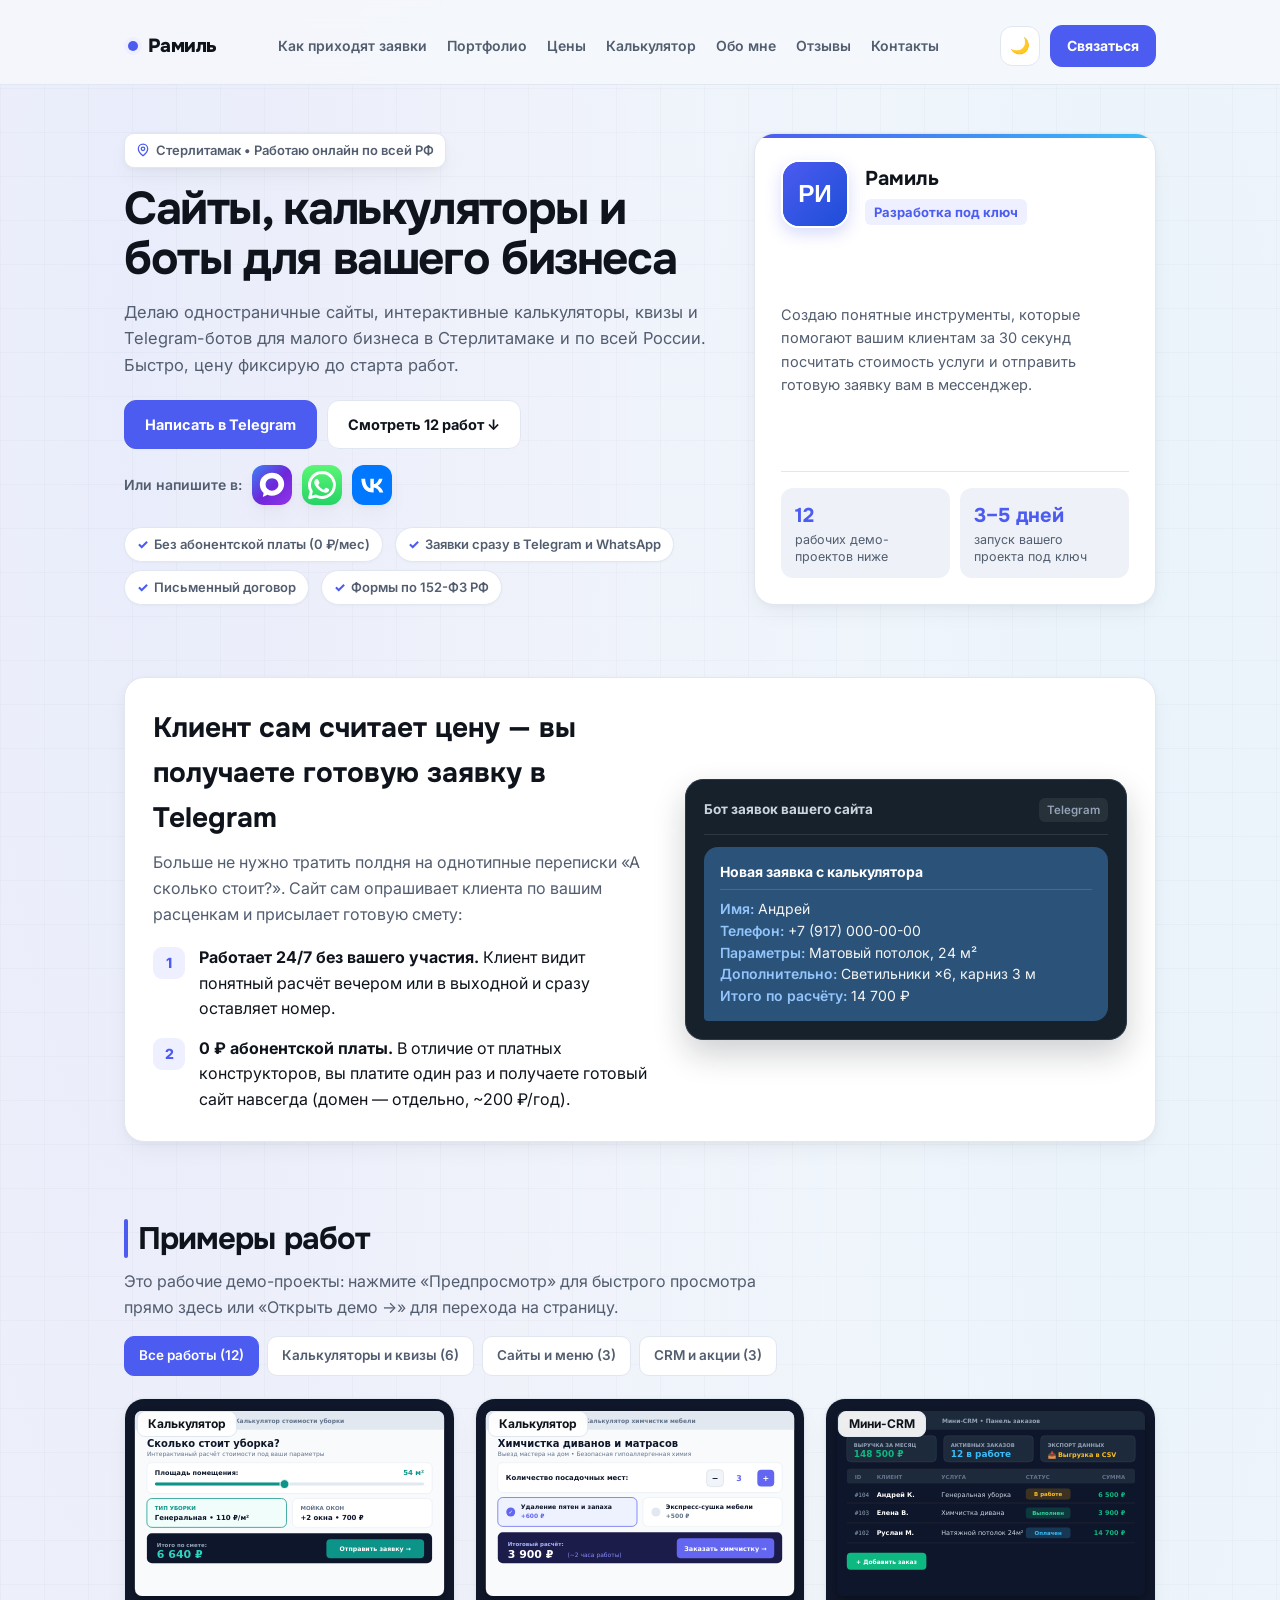
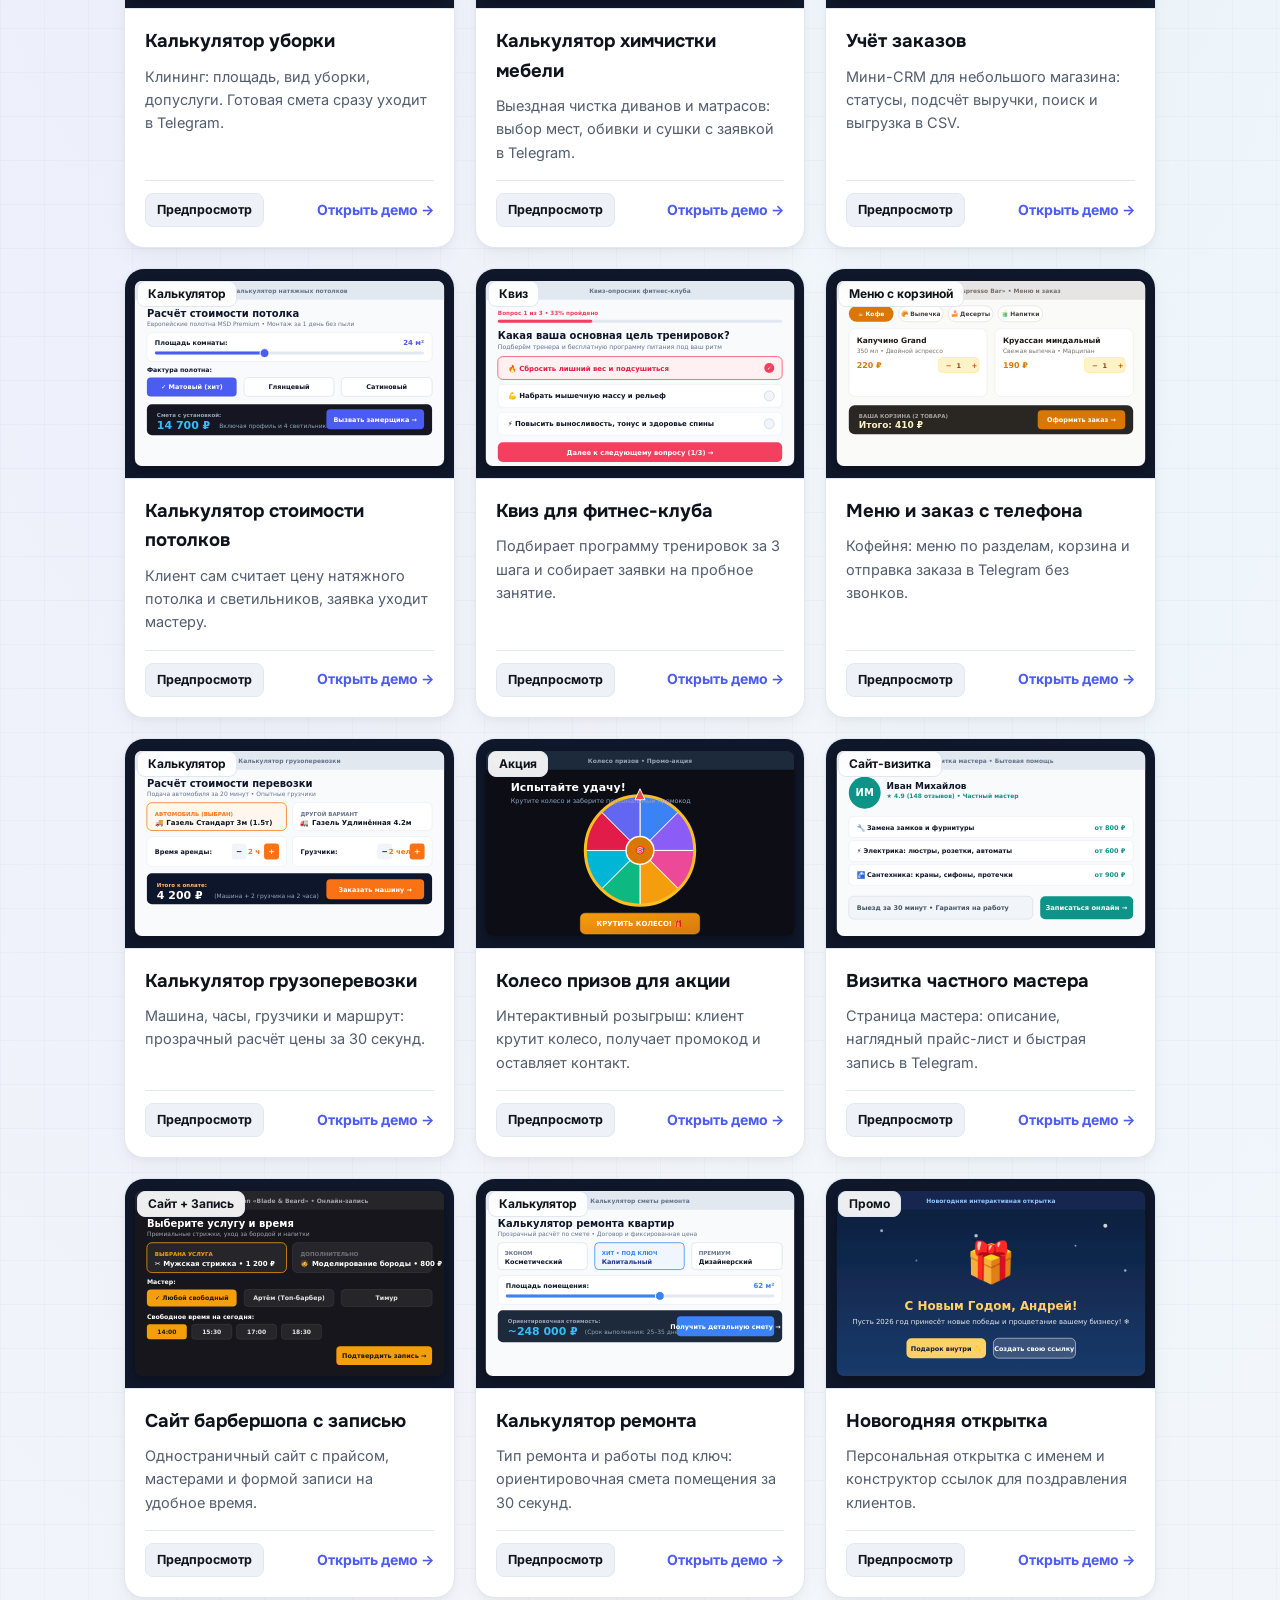
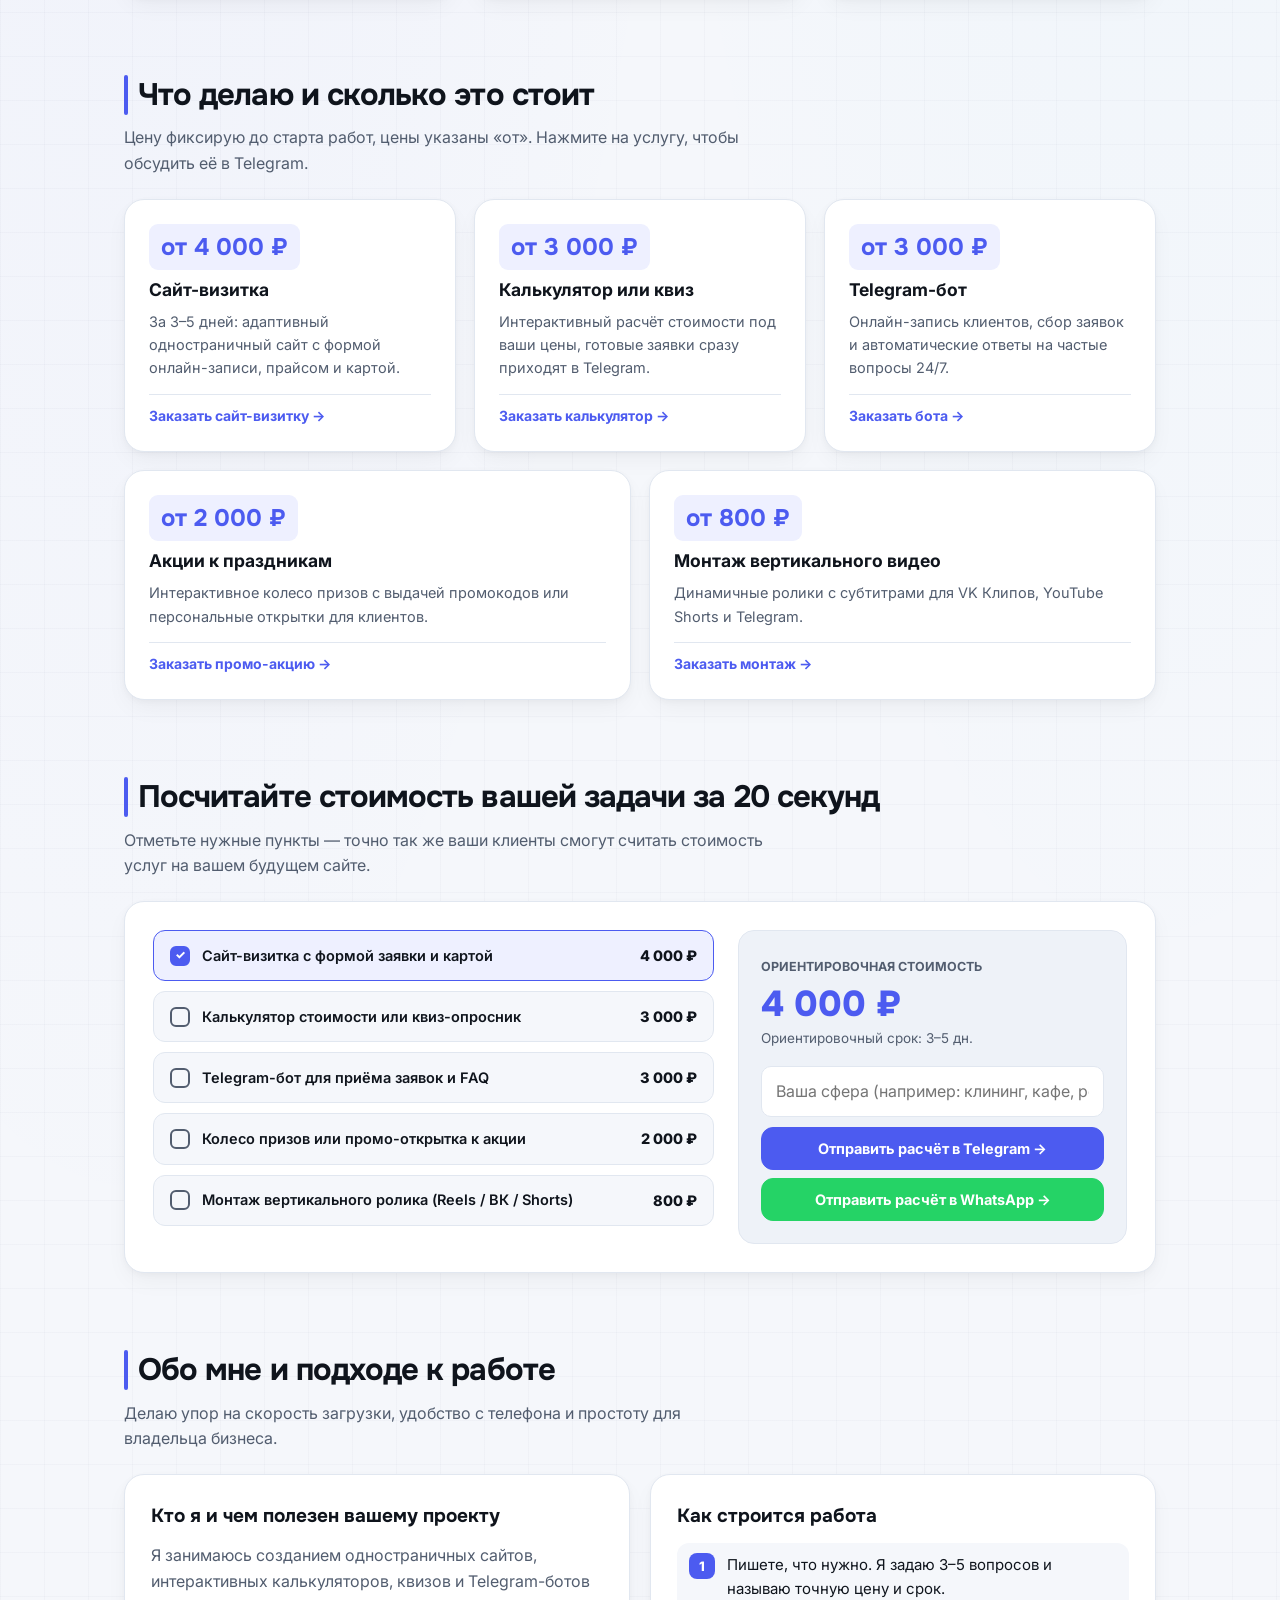
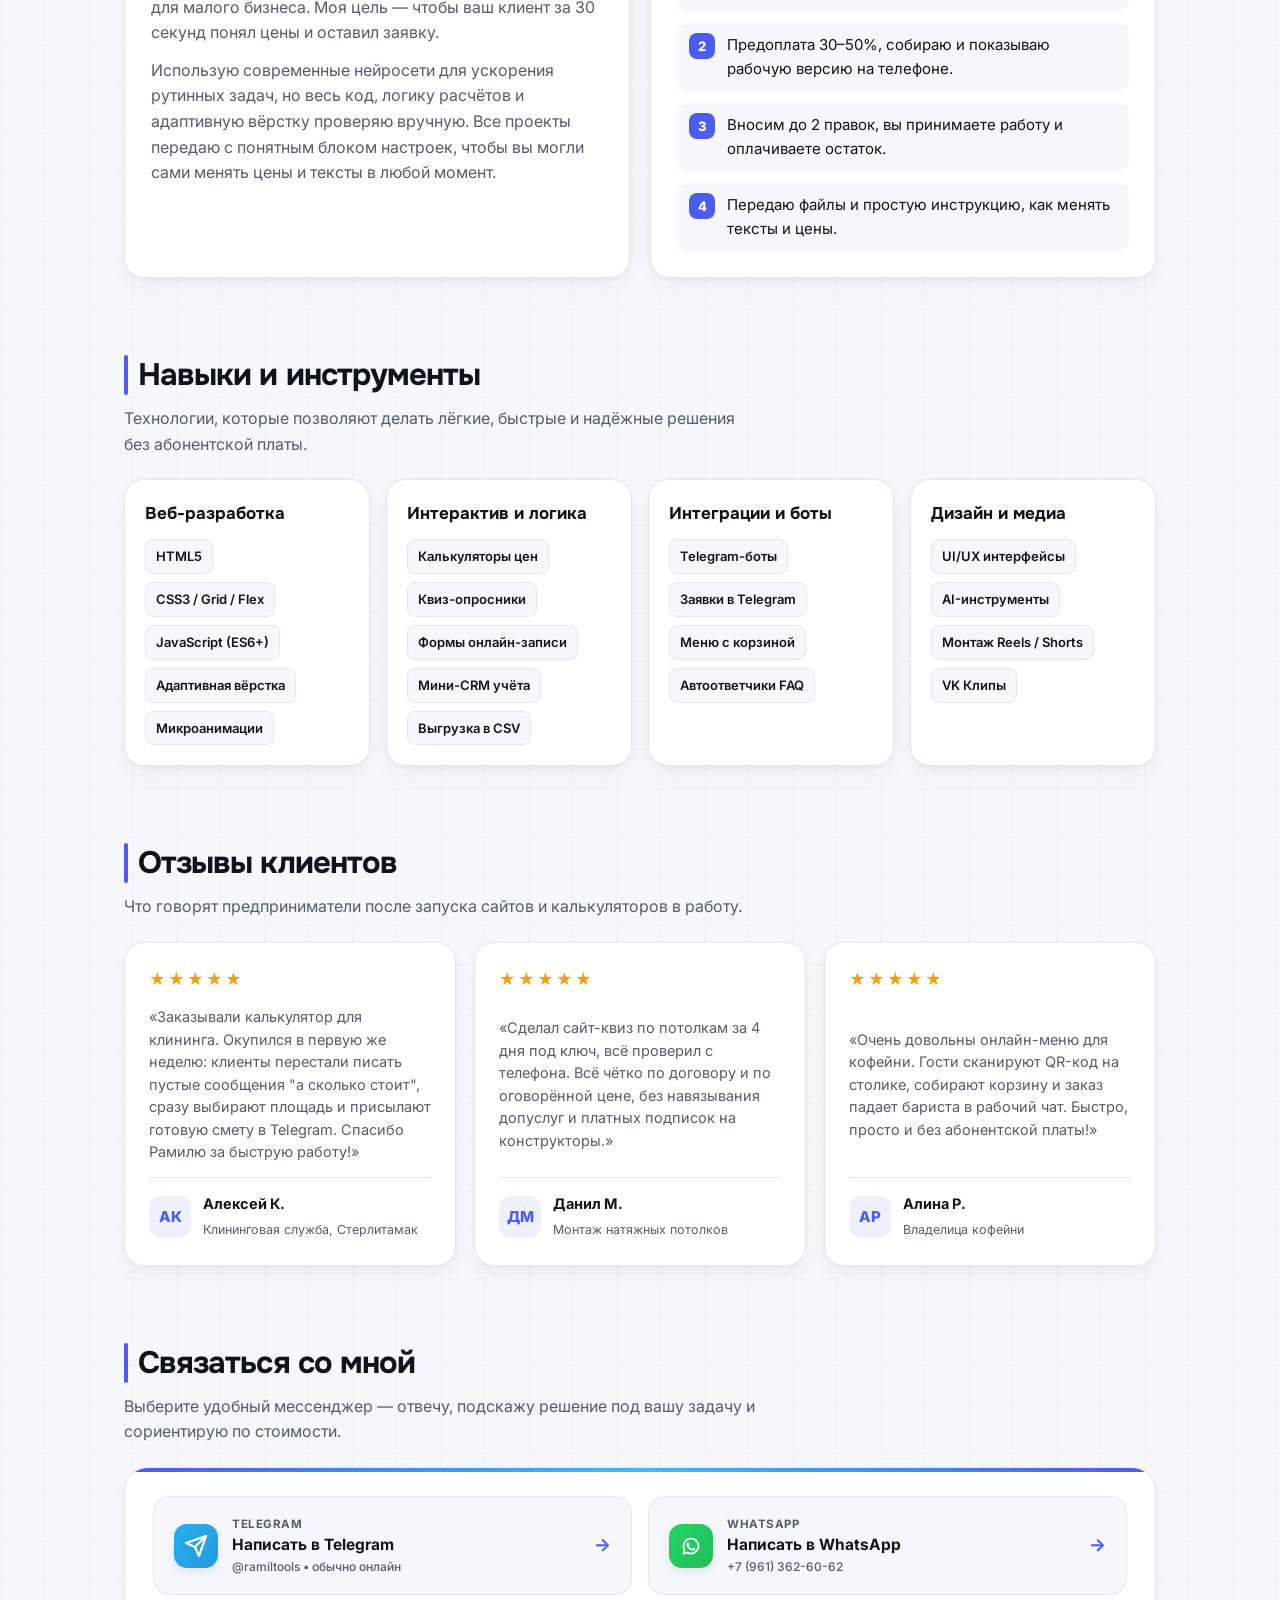
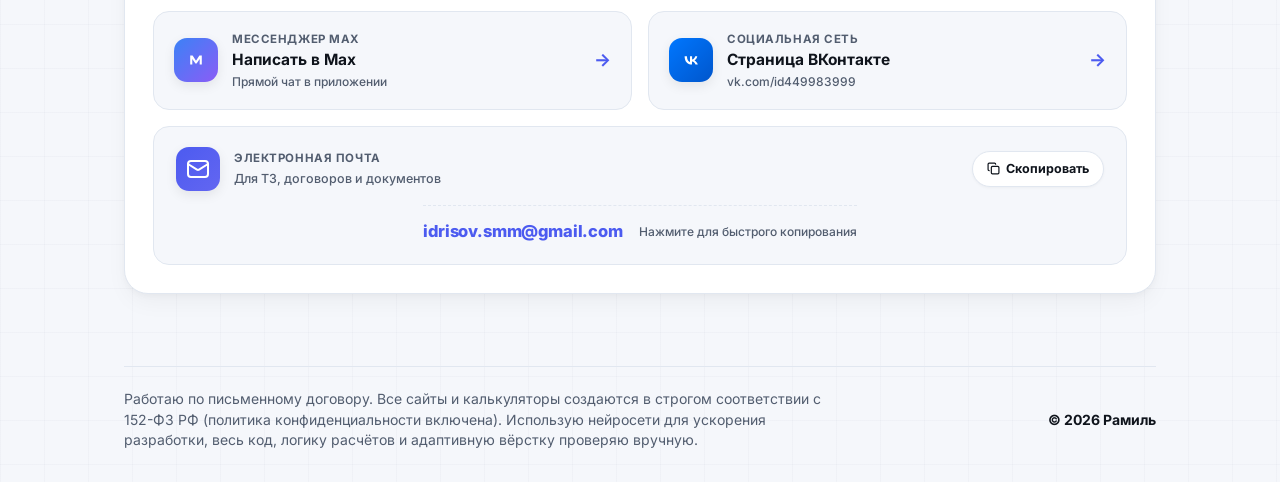
==== index.html @ e87a9580 "Add files via upload" ====
<!doctype html>
<html lang="ru" data-theme="light">
<head>
  <meta charset="utf-8">
  <meta name="viewport" content="width=device-width, initial-scale=1">
  <title>Рамиль — Разработка сайтов, калькуляторов и Telegram-ботов для бизнеса</title>
  <meta name="description" content="Делаю одностраничные сайты, интерактивные калькуляторы, квизы и Telegram-ботов для малого бизнеса в Стерлитамаке и по всей России. Заявки напрямую в Telegram без абонплаты.">
  <meta name="theme-color" content="#4c5bf0">

  <link rel="icon" type="image/svg+xml" href="favicon.svg">
  <link rel="alternate icon" href="favicon.ico">
  <link rel="canonical" href="https://ramil-tools.ru/">

  <!-- Open Graph / Превью в Telegram, WhatsApp, VK -->
  <meta property="og:type" content="website">
  <meta property="og:site_name" content="Рамиль — Веб-разработка">
  <meta property="og:title" content="Рамиль — Сайты, калькуляторы и Telegram-боты для бизнеса">
  <meta property="og:description" content="Делаю одностраничные сайты, интерактивные калькуляторы, квизы и Telegram-ботов для малого бизнеса. 0 ₽ абонплаты. Заявки сразу в Telegram.">
  <meta property="og:url" content="https://ramil-tools.ru/">
  <meta property="og:image" content="https://ramil-tools.ru/og-cover.svg">
  <meta name="twitter:card" content="summary_large_image">
  <meta name="twitter:title" content="Рамиль — Сайты, калькуляторы и Telegram-боты для бизнеса">
  <meta name="twitter:description" content="Делаю одностраничные сайты, интерактивные калькуляторы, квизы и Telegram-ботов для малого бизнеса.">
  <meta name="twitter:image" content="https://ramil-tools.ru/og-cover.svg">

  <!-- Микроразметка Schema.org -->
  <script type="application/ld+json">
  {
    "@context": "https://schema.org",
    "@type": "ProfessionalService",
    "name": "Рамиль — Разработка сайтов и ботов",
    "url": "https://ramil-tools.ru/",
    "telephone": "+79613626062",
    "email": "idrisov.smm@gmail.com",
    "address": {
      "@type": "PostalAddress",
      "addressLocality": "Стерлитамак",
      "addressCountry": "RU"
    },
    "priceRange": "800 - 15000 RUB"
  }
  </script>

  <!-- Шрифты с полной поддержкой кириллицы (Onest и Inter) -->
  <link rel="preconnect" href="https://fonts.googleapis.com">
  <link rel="preconnect" href="https://fonts.gstatic.com" crossorigin>
  <link href="https://fonts.googleapis.com/css2?family=Inter:wght@400;500;600;700&family=Onest:wght@700;800&display=swap" rel="stylesheet">

  <style>
    :root {
      --ink: #0f141c;
      --mut: #525d6f;
      --bg: #f5f7fb;
      --card: #ffffff;
      --subtle: #eef2f8;
      --line: #e1e7f0;
      --acc: #4c5bf0;
      --acc-hover: #3b49df;
      --acc-soft: #eef0ff;
      --ok: #10b981;
      --wa: #25d366;
      --wa-hover: #20bd5a;
      --radius: 20px;
      --shadow-sm: 0 2px 6px rgba(15, 20, 28, 0.03), 0 10px 24px -4px rgba(15, 20, 28, 0.05);
      --shadow-hover: 0 20px 40px -8px rgba(76, 91, 240, 0.15), 0 6px 16px -4px rgba(15, 20, 28, 0.06);
      --font-sans: "Inter", system-ui, -apple-system, "Segoe UI", Roboto, Arial, sans-serif;
      --font-display: "Onest", "Inter", system-ui, -apple-system, "Segoe UI", Roboto, sans-serif;
    }

    [data-theme="dark"] {
      --ink: #f3f5f8;
      --mut: #94a3b8;
      --bg: #0b0f17;
      --card: #131924;
      --subtle: #1c2433;
      --line: #232d3f;
      --acc: #6370ff;
      --acc-hover: #7b86ff;
      --acc-soft: rgba(99, 112, 255, 0.15);
      --ok: #34d399;
      --shadow-sm: 0 4px 20px rgba(0, 0, 0, 0.35);
      --shadow-hover: 0 20px 40px rgba(0, 0, 0, 0.55);
    }

    *, *::before, *::after {
      box-sizing: border-box;
      -webkit-tap-highlight-color: transparent;
    }

    html {
      scroll-behavior: smooth;
      overflow-x: hidden;
      max-width: 100%;
    }

    body {
      margin: 0;
      width: 100%;
      max-width: 100%;
      overflow-x: hidden;
      font: 16px/1.6 var(--font-sans);
      background-color: var(--bg);
      background-image:
        radial-gradient(at 10% 5%, rgba(76, 91, 240, 0.07) 0px, transparent 45%),
        radial-gradient(at 90% 12%, rgba(56, 189, 248, 0.06) 0px, transparent 40%),
        linear-gradient(to right, rgba(148, 163, 184, 0.06) 1px, transparent 1px),
        linear-gradient(to bottom, rgba(148, 163, 184, 0.06) 1px, transparent 1px);
      background-size: 100% 100%, 100% 100%, 44px 44px, 44px 44px;
      color: var(--ink);
      -webkit-font-smoothing: antialiased;
      transition: background-color 0.25s ease, color 0.25s ease;
    }

    h1, h2, h3, .logo, .price-card b, .stat-box b, .est-sum {
      font-family: var(--font-display);
    }

    a {
      color: inherit;
    }

    .wrap {
      width: 100%;
      max-width: 1080px;
      margin: 0 auto;
      padding: 0 24px;
    }

    /* Шапка и навигация */
    .site-header {
      position: sticky;
      top: 0;
      z-index: 40;
      width: 100%;
      padding-top: max(env(safe-area-inset-top, 0px), 8px);
      background: color-mix(in srgb, var(--bg) 88%, transparent);
      backdrop-filter: blur(16px);
      -webkit-backdrop-filter: blur(16px);
      border-bottom: 1px solid var(--line);
    }

    .nav-bar {
      display: flex;
      align-items: center;
      justify-content: space-between;
      min-height: 76px;
      padding-top: 14px;
      padding-bottom: 14px;
      gap: 12px;
    }

    .logo {
      font-weight: 800;
      font-size: 19px;
      letter-spacing: -0.03em;
      text-decoration: none;
      display: inline-flex;
      align-items: center;
      gap: 10px;
      padding-left: 4px;
      flex-shrink: 0;
    }

    .logo-dot {
      width: 10px;
      height: 10px;
      border-radius: 50%;
      background: var(--acc);
      box-shadow: 0 0 0 4px var(--acc-soft);
      flex-shrink: 0;
    }

    .nav-links {
      display: flex;
      flex-wrap: wrap;
      gap: 20px;
      font-size: 14px;
      font-weight: 600;
      color: var(--mut);
    }

    .nav-links a {
      text-decoration: none;
      transition: color 0.15s ease;
      white-space: nowrap;
    }

    .nav-links a:hover {
      color: var(--acc);
    }

    .nav-right {
      display: flex;
      align-items: center;
      gap: 10px;
      flex-shrink: 0;
    }

    .theme-toggle {
      width: 40px;
      height: 40px;
      border-radius: 12px;
      border: 1px solid var(--line);
      background: var(--card);
      color: var(--ink);
      cursor: pointer;
      font-size: 16px;
      display: inline-flex;
      align-items: center;
      justify-content: center;
      transition: border-color 0.15s ease, transform 0.15s ease;
    }

    .theme-toggle:hover {
      border-color: var(--acc);
      transform: translateY(-1px);
    }

    /* Кнопки */
    .btn {
      display: inline-flex;
      align-items: center;
      justify-content: center;
      gap: 8px;
      padding: 12px 20px;
      border-radius: 12px;
      background: var(--acc);
      color: #fff;
      text-decoration: none;
      font-weight: 700;
      font-size: 14.5px;
      border: 1.5px solid var(--acc);
      cursor: pointer;
      white-space: nowrap;
      transition: transform 0.15s ease, background 0.15s ease, box-shadow 0.15s ease, opacity 0.15s ease;
      font-family: inherit;
      text-align: center;
    }

    .btn:hover:not(:disabled) {
      background: var(--acc-hover);
      border-color: var(--acc-hover);
      transform: translateY(-2px);
      box-shadow: 0 8px 20px rgba(76, 91, 240, 0.28);
    }

    .btn:disabled {
      opacity: 0.55;
      cursor: not-allowed;
      transform: none;
      box-shadow: none;
    }

    .btn.alt {
      background: var(--card);
      color: var(--ink);
      border: 1.5px solid var(--line);
    }

    .btn.alt:hover:not(:disabled) {
      background: var(--card);
      border-color: var(--acc);
      color: var(--acc);
      box-shadow: var(--shadow-sm);
    }

    .btn.sm {
      padding: 9px 16px;
      font-size: 14px;
      border-radius: 12px;
    }

    .btn.btn-wa {
      background: var(--wa);
      border-color: var(--wa);
      color: #ffffff;
    }

    .btn.btn-wa:hover:not(:disabled) {
      background: var(--wa-hover);
      border-color: var(--wa-hover);
      box-shadow: 0 8px 20px rgba(37, 211, 102, 0.32);
    }

    /* 1. Первый экран (Hero) */
    .hero {
      padding: 48px 0 36px;
      display: grid;
      grid-template-columns: 1.32fr 0.88fr;
      gap: 28px;
      align-items: stretch;
    }

    .hero-main {
      display: flex;
      flex-direction: column;
      justify-content: center;
      align-items: flex-start;
      min-width: 0;
    }

    .geo-tag {
      display: inline-flex;
      align-items: center;
      gap: 6px;
      padding: 6px 11px;
      border-radius: 10px;
      background: var(--card);
      border: 1px solid var(--line);
      color: var(--mut);
      font-size: clamp(11px, 3.1vw, 13px);
      font-weight: 600;
      margin-bottom: 16px;
      box-shadow: var(--shadow-sm);
      max-width: 100%;
      white-space: nowrap;
      overflow: hidden;
      text-overflow: ellipsis;
    }

    .geo-tag svg {
      width: 14px;
      height: 14px;
      color: var(--acc);
      flex-shrink: 0;
    }

    .hero h1 {
      font-size: clamp(26px, 4.5vw, 46px);
      line-height: 1.1;
      letter-spacing: -0.03em;
      margin: 0 0 14px;
      word-wrap: break-word;
    }

    .hero p.lead {
      font-size: 16.5px;
      color: var(--mut);
      max-width: 600px;
      margin: 0 0 22px;
    }

    .hero-actions {
      display: flex;
      flex-wrap: wrap;
      gap: 10px;
      margin-bottom: 16px;
      width: 100%;
    }

    .hero-quick-links {
      display: flex;
      align-items: center;
      gap: 10px;
      margin-bottom: 22px;
      font-size: 14px;
      font-weight: 600;
      color: var(--mut);
    }

    .social-icons {
      display: inline-flex;
      align-items: center;
      gap: 10px;
    }

    .social-icon-link {
      width: 40px;
      height: 40px;
      border-radius: 12px;
      display: inline-flex;
      align-items: center;
      justify-content: center;
      overflow: hidden;
      box-shadow: var(--shadow-sm);
      transition: transform 0.15s ease, box-shadow 0.15s ease;
      text-decoration: none;
      flex-shrink: 0;
    }

    .social-icon-link:hover {
      transform: translateY(-2px);
      box-shadow: var(--shadow-hover);
    }

    .social-icon-link svg {
      width: 100%;
      height: 100%;
      display: block;
    }

    .hero-guarantees {
      display: flex;
      flex-wrap: wrap;
      gap: 8px 12px;
      font-size: 13px;
      font-weight: 600;
      color: var(--mut);
    }

    .hero-guarantees span {
      display: inline-flex;
      align-items: center;
      gap: 6px;
      padding: 6px 12px;
      background: var(--card);
      border: 1px solid var(--line);
      border-radius: 99px;
      box-shadow: 0 1px 3px rgba(15, 20, 28, 0.03);
    }

    .hero-guarantees span::before {
      content: "✓ ";
      color: var(--acc);
      font-weight: 800;
    }

    .hero-card {
      background: var(--card);
      border: 1px solid var(--line);
      border-radius: var(--radius);
      padding: 26px;
      box-shadow: var(--shadow-sm);
      display: flex;
      flex-direction: column;
      justify-content: space-between;
      gap: 16px;
      position: relative;
      overflow: hidden;
      min-width: 0;
    }

    .hero-card::before {
      content: "";
      position: absolute;
      top: 0;
      left: 0;
      right: 0;
      height: 4px;
      background: linear-gradient(90deg, var(--acc), #38bdf8);
    }

    .profile-top {
      display: flex;
      align-items: center;
      gap: 16px;
      min-width: 0;
    }

    .avatar-wrap {
      position: relative;
      width: 68px;
      height: 68px;
      flex-shrink: 0;
    }

    .avatar {
      width: 68px;
      height: 68px;
      border-radius: 18px;
      object-fit: cover;
      background: linear-gradient(135deg, var(--acc), #2563eb);
      border: 2px solid var(--card);
      box-shadow: 0 6px 16px rgba(76, 91, 240, 0.22);
      display: block;
    }

    .profile-top h2 {
      margin: 0 0 4px;
      font-size: 20px;
    }

    .profile-badge {
      font-size: 13px;
      font-weight: 700;
      color: var(--acc);
      background: var(--acc-soft);
      padding: 3px 9px;
      border-radius: 6px;
      display: inline-block;
    }

    .profile-bio {
      margin: 0;
      font-size: 14.5px;
      color: var(--mut);
    }

    .hero-stats {
      display: grid;
      grid-template-columns: 1fr 1fr;
      gap: 10px;
      border-top: 1px solid var(--line);
      padding-top: 16px;
    }

    .stat-box {
      background: var(--subtle);
      border-radius: 12px;
      padding: 12px 14px;
      min-width: 0;
    }

    .stat-box b {
      display: block;
      font-size: 20px;
      color: var(--acc);
    }

    .stat-box small {
      color: var(--mut);
      font-size: 12.5px;
      display: block;
      line-height: 1.35;
    }

    /* Секции */
    section {
      padding: 36px 0;
      scroll-margin-top: 84px;
    }

    .sec-head {
      display: flex;
      flex-wrap: wrap;
      justify-content: space-between;
      align-items: flex-end;
      gap: 16px;
      margin-bottom: 22px;
    }

    .sec-head > div {
      min-width: 0;
    }

    .sec-head h2 {
      font-size: clamp(22px, 3.5vw, 31px);
      letter-spacing: -0.03em;
      margin: 0;
      position: relative;
      padding-left: 14px;
    }

    .sec-head h2::before {
      content: "";
      position: absolute;
      left: 0;
      top: 0.16em;
      bottom: 0.16em;
      width: 4px;
      border-radius: 4px;
      background: var(--acc);
    }

    .sec-head p {
      margin: 6px 0 0;
      color: var(--mut);
      max-width: 640px;
    }

    /* 2. Как приходят заявки в Telegram */
    .tg-showcase {
      background: var(--card);
      border: 1px solid var(--line);
      border-radius: var(--radius);
      padding: 28px;
      box-shadow: var(--shadow-sm);
      display: grid;
      grid-template-columns: 1.15fr 1fr;
      gap: 24px;
      align-items: center;
    }

    .tg-showcase > div {
      min-width: 0;
    }

    .tg-showcase h2 {
      margin: 0 0 10px;
      font-size: clamp(21px, 3.2vw, 28px);
    }

    .tg-showcase-desc {
      margin: 0 0 18px;
      color: var(--mut);
    }

    .tg-benefits {
      display: grid;
      gap: 14px;
    }

    .tg-benefit-item {
      display: flex;
      gap: 14px;
      align-items: flex-start;
    }

    .tg-icon {
      width: 32px;
      height: 32px;
      border-radius: 9px;
      background: var(--acc-soft);
      color: var(--acc);
      font-weight: 800;
      font-size: 14px;
      display: inline-flex;
      align-items: center;
      justify-content: center;
      flex-shrink: 0;
      margin-top: 2px;
    }

    .tg-mock {
      background: #17212b;
      color: #f5f5f5;
      border-radius: 18px;
      padding: 18px;
      font-size: 14px;
      box-shadow: 0 14px 32px rgba(15, 20, 28, 0.2);
      border: 1px solid #2b3847;
      min-width: 0;
      max-width: 100%;
    }

    .tg-mock-head {
      display: flex;
      align-items: center;
      justify-content: space-between;
      padding-bottom: 12px;
      margin-bottom: 12px;
      border-bottom: 1px solid rgba(255, 255, 255, 0.1);
      font-weight: 700;
      font-size: 13.5px;
      color: #cbd5e1;
    }

    .tg-mock-tag {
      font-size: 11.5px;
      font-weight: 600;
      color: #94a3b8;
      background: rgba(255, 255, 255, 0.07);
      padding: 3px 8px;
      border-radius: 6px;
    }

    .tg-bubble {
      background: #2b5278;
      border-radius: 14px 14px 14px 4px;
      padding: 14px 16px;
      line-height: 1.55;
      word-break: break-word;
      overflow-wrap: anywhere;
    }

    .tg-bubble-title {
      font-weight: 700;
      color: #ffffff;
      margin-bottom: 8px;
      padding-bottom: 6px;
      border-bottom: 1px solid rgba(255, 255, 255, 0.14);
    }

    .tg-bubble b {
      color: #93c5fd;
      font-weight: 600;
    }

    /* 3. Портфолио */
    .filter-bar {
      display: flex;
      flex-wrap: wrap;
      gap: 8px;
    }

    .filter-btn {
      padding: 8px 14px;
      border-radius: 10px;
      border: 1px solid var(--line);
      background: var(--card);
      color: var(--mut);
      font: inherit;
      font-size: 13.5px;
      font-weight: 600;
      cursor: pointer;
      transition: 0.15s ease;
    }

    .filter-btn:hover {
      border-color: var(--acc);
      color: var(--ink);
    }

    .filter-btn.active {
      background: var(--acc);
      color: #fff;
      border-color: var(--acc);
    }

    .grid {
      display: grid;
      grid-template-columns: repeat(auto-fill, minmax(min(100%, 300px), 1fr));
      gap: 20px;
    }

    .card {
      background: var(--card);
      border: 1px solid var(--line);
      border-radius: var(--radius);
      overflow: hidden;
      display: flex;
      flex-direction: column;
      box-shadow: var(--shadow-sm);
      min-width: 0;
      transition: transform 0.25s ease, box-shadow 0.25s ease, border-color 0.25s ease;
    }

    .card:hover {
      box-shadow: var(--shadow-hover);
      transform: translateY(-5px);
      border-color: rgba(76, 91, 240, 0.4);
    }

    .card .thumb {
      display: block;
      position: relative;
      line-height: 0;
      overflow: hidden;
      background: var(--subtle);
      height: 210px;
      border-bottom: 1px solid var(--line);
    }

    .card img {
      width: 100%;
      height: 100%;
      object-fit: cover;
      object-position: top;
      display: block;
      transition: transform 0.45s ease;
    }

    .card:hover img {
      transform: scale(1.03);
    }

    .card-tag {
      position: absolute;
      top: 12px;
      left: 12px;
      background: rgba(255, 255, 255, 0.92);
      background: color-mix(in srgb, var(--card) 92%, transparent);
      backdrop-filter: blur(6px);
      color: var(--ink);
      padding: 5px 10px;
      border-radius: 8px;
      font-size: 12px;
      font-weight: 700;
      line-height: 1.2;
      border: 1px solid var(--line);
    }

    .card .b {
      padding: 18px 20px 20px;
      display: flex;
      flex-direction: column;
      gap: 8px;
      flex: 1;
    }

    .card h3 {
      margin: 0;
      font-size: 18.5px;
    }

    .card p {
      margin: 0;
      color: var(--mut);
      font-size: 14.5px;
      flex: 1;
    }

    .card-footer {
      display: flex;
      align-items: center;
      justify-content: space-between;
      flex-wrap: wrap;
      gap: 8px;
      margin-top: 8px;
      padding-top: 12px;
      border-top: 1px solid var(--line);
    }

    .card-link {
      color: var(--acc);
      font-weight: 700;
      text-decoration: none;
      font-size: 14px;
      display: inline-flex;
      align-items: center;
      gap: 4px;
    }

    .card-link:hover {
      text-decoration: underline;
      text-underline-offset: 4px;
    }

    .preview-btn {
      background: var(--subtle);
      border: 1px solid var(--line);
      color: var(--ink);
      border-radius: 8px;
      padding: 6px 11px;
      font: inherit;
      font-size: 12.5px;
      font-weight: 700;
      cursor: pointer;
      transition: 0.15s ease;
    }

    .preview-btn:hover {
      border-color: var(--acc);
      color: var(--acc);
    }

    /* 4. Услуги и цены */
    .price-grid {
      display: grid;
      grid-template-columns: repeat(6, 1fr);
      gap: 18px;
      align-items: stretch;
    }

    .price-card {
      grid-column: span 2;
      background: var(--card);
      border: 1px solid var(--line);
      border-radius: var(--radius);
      padding: 24px;
      display: flex;
      flex-direction: column;
      justify-content: space-between;
      gap: 14px;
      box-shadow: var(--shadow-sm);
      min-width: 0;
      transition: transform 0.2s ease, border-color 0.2s ease, box-shadow 0.2s ease;
    }

    .price-card:hover {
      transform: translateY(-4px);
      border-color: var(--acc);
      box-shadow: var(--shadow-hover);
    }

    .price-card:nth-child(4),
    .price-card:nth-child(5) {
      grid-column: span 3;
    }

    .price-card b {
      font-size: 24px;
      color: var(--acc);
      display: inline-block;
      margin-bottom: 6px;
      background: var(--acc-soft);
      padding: 4px 12px;
      border-radius: 9px;
    }

    .price-card span {
      font-weight: 700;
      font-size: 17.5px;
      display: block;
    }

    .price-card p {
      margin: 6px 0 0;
      font-size: 14.5px;
      color: var(--mut);
    }

    .price-order-link {
      font-size: 14px;
      font-weight: 700;
      color: var(--acc);
      text-decoration: none;
      display: inline-flex;
      align-items: center;
      gap: 6px;
      padding-top: 10px;
      border-top: 1px solid var(--line);
    }

    .price-order-link:hover {
      text-decoration: underline;
      text-underline-offset: 4px;
    }

    /* 5. Интерактивный калькулятор сметы */
    .estimator-card {
      background: var(--card);
      border: 1px solid var(--line);
      border-radius: var(--radius);
      padding: 28px;
      box-shadow: var(--shadow-sm);
      display: grid;
      grid-template-columns: 1.3fr 0.9fr;
      gap: 24px;
      align-items: stretch;
      width: 100%;
      overflow: hidden;
    }

    .est-options {
      display: flex;
      flex-direction: column;
      gap: 10px;
      min-width: 0;
      width: 100%;
    }

    .est-row {
      display: flex;
      align-items: center;
      justify-content: space-between;
      gap: 12px;
      padding: 13px 16px;
      border-radius: 12px;
      border: 1px solid var(--line);
      background: var(--bg);
      color: var(--ink);
      font: inherit;
      text-align: left;
      cursor: pointer;
      user-select: none;
      transition: 0.15s ease;
      width: 100%;
      min-width: 0;
    }

    .est-row:hover {
      border-color: var(--acc);
    }

    .est-row.active {
      background: var(--acc-soft);
      border-color: var(--acc);
    }

    .est-left {
      display: flex;
      align-items: center;
      gap: 12px;
      font-weight: 600;
      font-size: 14.5px;
      line-height: 1.35;
      flex: 1;
      min-width: 0;
    }

    .est-left span:last-child {
      word-break: break-word;
      overflow-wrap: anywhere;
    }

    .est-box {
      width: 20px;
      height: 20px;
      border-radius: 6px;
      border: 2px solid var(--mut);
      display: inline-flex;
      align-items: center;
      justify-content: center;
      font-size: 12px;
      font-weight: 800;
      color: #fff;
      flex-shrink: 0;
    }

    .est-row.active .est-box {
      background: var(--acc);
      border-color: var(--acc);
    }

    .est-price {
      font-weight: 800;
      font-size: 14.5px;
      white-space: nowrap;
      flex-shrink: 0;
      color: var(--ink);
    }

    .est-total-panel {
      background: var(--subtle);
      border: 1px solid var(--line);
      border-radius: 16px;
      padding: 22px;
      display: flex;
      flex-direction: column;
      justify-content: space-between;
      gap: 16px;
      min-width: 0;
      width: 100%;
    }

    .est-label {
      font-size: 12.5px;
      font-weight: 700;
      text-transform: uppercase;
      color: var(--mut);
    }

    .est-sum {
      font-size: clamp(28px, 4vw, 36px);
      font-weight: 800;
      color: var(--acc);
      line-height: 1.1;
      margin: 6px 0 4px;
    }

    .est-term {
      font-size: 13.5px;
      color: var(--mut);
    }

    .est-input {
      width: 100%;
      max-width: 100%;
      padding: 12px 14px;
      border-radius: 10px;
      border: 1px solid var(--line);
      background: var(--card);
      color: var(--ink);
      font: inherit;
      font-size: 16px;
      margin-bottom: 10px;
      transition: border-color 0.15s ease;
    }

    .est-input:focus {
      outline: none;
      border-color: var(--acc);
    }

    .est-btn-group {
      display: flex;
      flex-direction: column;
      gap: 8px;
    }

    /* 6. Обо мне */
    .about-grid {
      display: grid;
      grid-template-columns: 1fr 1fr;
      gap: 20px;
      align-items: stretch;
    }

    .box-card {
      background: var(--card);
      border: 1px solid var(--line);
      border-radius: var(--radius);
      padding: 26px;
      box-shadow: var(--shadow-sm);
      display: flex;
      flex-direction: column;
      min-width: 0;
    }

    .box-card h3 {
      margin: 0 0 12px;
      font-size: 19px;
    }

    .box-card p {
      margin: 0 0 12px;
      color: var(--mut);
    }

    .box-card p:last-child {
      margin-bottom: 0;
    }

    .steps-list {
      margin: 0;
      padding: 0;
      list-style: none;
      display: grid;
      gap: 12px;
    }

    .steps-list li {
      display: flex;
      gap: 12px;
      align-items: flex-start;
      font-size: 15px;
      padding: 10px 12px;
      border-radius: 12px;
      background: var(--bg);
    }

    .step-badge {
      width: 26px;
      height: 26px;
      border-radius: 8px;
      background: var(--acc);
      color: #fff;
      font-weight: 800;
      font-size: 13px;
      display: inline-flex;
      align-items: center;
      justify-content: center;
      flex-shrink: 0;
    }

    /* 7. Навыки */
    .skills-grid {
      display: grid;
      grid-template-columns: repeat(4, 1fr);
      gap: 16px;
      align-items: stretch;
    }

    .skill-group {
      background: var(--card);
      border: 1px solid var(--line);
      border-radius: var(--radius);
      padding: 20px;
      box-shadow: var(--shadow-sm);
      min-width: 0;
    }

    .skill-group h3 {
      margin: 0 0 12px;
      font-size: 17px;
    }

    .tags {
      display: flex;
      flex-wrap: wrap;
      gap: 8px;
    }

    .tag {
      background: var(--bg);
      border: 1px solid var(--line);
      border-radius: 8px;
      padding: 6px 10px;
      font-size: 13px;
      font-weight: 600;
      color: var(--ink);
    }

    /* 8. Отзывы */
    .reviews-grid {
      display: grid;
      grid-template-columns: repeat(3, 1fr);
      gap: 18px;
    }

    .review-card {
      background: var(--card);
      border: 1px solid var(--line);
      border-radius: var(--radius);
      padding: 24px;
      display: flex;
      flex-direction: column;
      justify-content: space-between;
      gap: 14px;
      box-shadow: var(--shadow-sm);
    }

    .review-stars {
      color: #f59e0b;
      font-size: 16px;
      letter-spacing: 2px;
    }

    .review-card p {
      margin: 0;
      color: var(--mut);
      font-size: 14.5px;
      line-height: 1.55;
    }

    .review-author {
      display: flex;
      align-items: center;
      gap: 12px;
      padding-top: 14px;
      border-top: 1px solid var(--line);
    }

    .review-avatar {
      width: 42px;
      height: 42px;
      border-radius: 12px;
      background: var(--acc-soft);
      color: var(--acc);
      font-weight: 800;
      display: flex;
      align-items: center;
      justify-content: center;
      font-size: 15px;
      flex-shrink: 0;
    }

    .review-info b {
      display: block;
      font-size: 14.5px;
    }

    .review-info small {
      color: var(--mut);
      font-size: 12.5px;
    }

    /* 9. Контакты */
    .contact-box {
      background: var(--card);
      border: 1px solid var(--line);
      border-radius: 24px;
      padding: 28px;
      box-shadow: var(--shadow-sm);
      position: relative;
      overflow: hidden;
    }

    .contact-box::before {
      content: "";
      position: absolute;
      top: 0;
      left: 0;
      right: 0;
      height: 4px;
      background: linear-gradient(90deg, var(--acc), #38bdf8, var(--acc));
    }

    .contact-cards {
      display: grid;
      grid-template-columns: repeat(2, 1fr);
      gap: 16px;
    }

    .contact-item {
      display: flex;
      align-items: center;
      justify-content: space-between;
      gap: 14px;
      padding: 18px 20px;
      border-radius: 16px;
      background: var(--bg);
      border: 1px solid var(--line);
      text-decoration: none;
      min-width: 0;
      cursor: pointer;
      transition: border-color 0.18s ease, transform 0.18s ease, background 0.18s ease, box-shadow 0.18s ease;
    }

    .contact-item.full-row {
      grid-column: 1 / -1;
    }

    .contact-item:hover {
      border-color: var(--acc);
      background: var(--card);
      transform: translateY(-2px);
      box-shadow: var(--shadow-sm);
    }

    .contact-item-main {
      display: flex;
      align-items: center;
      gap: 14px;
      min-width: 0;
      flex: 1;
    }

    .contact-brand-icon {
      width: 44px;
      height: 44px;
      border-radius: 13px;
      display: flex;
      align-items: center;
      justify-content: center;
      flex-shrink: 0;
      box-shadow: 0 4px 12px rgba(0, 0, 0, 0.08);
    }

    .contact-brand-icon svg {
      width: 24px;
      height: 24px;
      display: block;
    }

    .contact-brand-icon.tg-brand {
      background: linear-gradient(135deg, #2aabee, #229ed9);
      color: #ffffff;
    }

    .contact-brand-icon.wa-brand {
      background: linear-gradient(135deg, #25d366, #1ebe57);
      color: #ffffff;
    }

    .contact-brand-icon.max-brand {
      background: linear-gradient(135deg, #3b82f6, #8b5cf6);
      color: #ffffff;
    }

    .contact-brand-icon.vk-brand {
      background: linear-gradient(135deg, #0077ff, #0056cc);
      color: #ffffff;
    }

    .contact-brand-icon.mail-brand {
      background: linear-gradient(135deg, var(--acc), #6366f1);
      color: #ffffff;
    }

    .contact-item-info {
      display: flex;
      flex-direction: column;
      gap: 2px;
      min-width: 0;
    }

    .contact-item-label {
      font-size: 11.5px;
      font-weight: 700;
      color: var(--mut);
      text-transform: uppercase;
      letter-spacing: 0.05em;
    }

    .contact-item-val {
      font-size: 15.5px;
      font-weight: 700;
      color: var(--ink);
      line-height: 1.25;
      overflow-wrap: anywhere;
      word-break: break-word;
    }

    .contact-item-sub {
      font-size: 12px;
      color: var(--mut);
      font-weight: 500;
    }

    .contact-item-arrow {
      color: var(--acc);
      font-weight: 700;
      font-size: 18px;
      flex-shrink: 0;
      transition: transform 0.18s ease;
      margin-left: 6px;
    }

    .contact-item:hover .contact-item-arrow {
      transform: translateX(3px);
    }

    /* Специальная карточка электронной почты */
    .email-card {
      display: flex;
      flex-direction: column;
      gap: 14px;
      padding: 20px 22px;
      cursor: pointer;
    }

    .email-card-top {
      display: flex;
      align-items: center;
      justify-content: space-between;
      gap: 12px;
      width: 100%;
    }

    .email-meta-wrap {
      display: flex;
      align-items: center;
      gap: 14px;
      min-width: 0;
    }

    .email-meta-info {
      display: flex;
      flex-direction: column;
      gap: 2px;
      min-width: 0;
    }

    .email-sub {
      font-size: 12.5px;
      color: var(--mut);
      font-weight: 500;
    }

    .copy-pill {
      display: inline-flex;
      align-items: center;
      gap: 6px;
      padding: 7px 14px;
      border-radius: 99px;
      background: var(--card);
      border: 1px solid var(--line);
      color: var(--ink);
      font-size: 12.5px;
      font-weight: 700;
      flex-shrink: 0;
      transition: all 0.2s ease;
      box-shadow: 0 1px 3px rgba(15, 20, 28, 0.04);
    }

    .email-card:hover .copy-pill {
      border-color: var(--acc);
      color: var(--acc);
    }

    .copy-pill.copied {
      background: #10b981;
      border-color: #10b981;
      color: #ffffff !important;
    }

    .email-card-bottom {
      display: flex;
      align-items: center;
      justify-content: space-between;
      flex-wrap: wrap;
      gap: 6px 16px;
      padding-top: 12px;
      border-top: 1px dashed var(--line);
    }

    .email-address {
      font-size: 16.5px;
      font-weight: 800;
      color: var(--acc);
      letter-spacing: -0.01em;
      word-break: break-all;
    }

    .email-hint {
      font-size: 12px;
      color: var(--mut);
      font-weight: 500;
    }

    /* Модальное окно живого предпросмотра */
    .modal-backdrop {
      position: fixed;
      inset: 0;
      background: rgba(11, 15, 23, 0.75);
      backdrop-filter: blur(6px);
      z-index: 100;
      display: none;
      align-items: center;
      justify-content: center;
      padding: 16px;
    }

    .modal-backdrop.open {
      display: flex;
    }

    .modal-box {
      background: var(--card);
      border: 1px solid var(--line);
      border-radius: 22px;
      width: 100%;
      max-width: 440px;
      height: 86vh;
      display: flex;
      flex-direction: column;
      overflow: hidden;
      box-shadow: 0 24px 60px rgba(0, 0, 0, 0.45);
      position: relative;
    }

    .modal-spinner {
      position: absolute;
      top: 50%;
      left: 50%;
      transform: translate(-50%, -50%);
      width: 42px;
      height: 42px;
      border: 4px solid var(--line);
      border-top-color: var(--acc);
      border-radius: 50%;
      animation: modalSpin 0.75s linear infinite;
      z-index: 5;
      pointer-events: none;
    }

    @keyframes modalSpin {
      to { transform: translate(-50%, -50%) rotate(360deg); }
    }

    .modal-head {
      padding: 12px 16px;
      border-bottom: 1px solid var(--line);
      display: flex;
      align-items: center;
      justify-content: space-between;
      gap: 10px;
      background: var(--card);
      z-index: 10;
    }

    .modal-head b {
      font-size: 14.5px;
      overflow: hidden;
      text-overflow: ellipsis;
      white-space: nowrap;
    }

    .modal-actions {
      display: flex;
      gap: 6px;
      flex-shrink: 0;
    }

    .modal-iframe {
      width: 100%;
      flex: 1;
      border: 0;
      background: #fff;
      position: relative;
      z-index: 8;
    }

    /* Уведомление о копировании */
    .toast {
      position: fixed;
      bottom: 24px;
      left: 50%;
      transform: translateX(-50%) translateY(20px);
      background: var(--ink);
      color: var(--bg);
      padding: 10px 18px;
      border-radius: 99px;
      font-size: 13.5px;
      font-weight: 700;
      opacity: 0;
      pointer-events: none;
      transition: 0.25s ease;
      z-index: 120;
      max-width: 90vw;
      text-align: center;
      box-shadow: 0 10px 24px rgba(0,0,0,0.25);
    }

    .toast.show {
      opacity: 1;
      transform: translateX(-50%) translateY(0);
    }

    /* Подвал */
    footer.site-footer {
      margin: 36px 0 32px;
      padding-top: 22px;
      border-top: 1px solid var(--line);
      color: var(--mut);
      font-size: 14px;
      display: flex;
      align-items: center;
      justify-content: space-between;
      gap: 24px;
    }

    .footer-note {
      max-width: 720px;
      line-height: 1.45;
    }

    .footer-copy {
      white-space: nowrap;
      font-weight: 700;
      color: var(--ink);
    }

    /* Предотвращение авто-зума на мобильных устройствах iOS при фокусе инпутов */
    @media (max-width: 768px) {
      input, select, textarea {
        font-size: 16px !important;
      }
    }

    /* Адаптив для планшетов и смартфонов */
    @media (max-width: 920px) {
      .hero,
      .tg-showcase,
      .estimator-card,
      .reviews-grid {
        grid-template-columns: 1fr;
      }
      .skills-grid {
        grid-template-columns: repeat(2, 1fr);
      }
      .price-card {
        grid-column: span 3;
      }
      .price-card:nth-child(5) {
        grid-column: span 6;
      }
    }

    @media (max-width: 760px) {
      .wrap {
        padding: 0 16px;
      }
      section {
        scroll-margin-top: 112px;
      }
      .about-grid,
      .skills-grid,
      .price-grid,
      .contact-cards,
      .reviews-grid {
        grid-template-columns: 1fr;
      }
      .contact-item.full-row,
      .price-card,
      .price-card:nth-child(4),
      .price-card:nth-child(5) {
        grid-column: span 1;
      }
      .nav-bar {
        flex-wrap: wrap;
        padding: 12px 0 8px;
        min-height: auto;
        gap: 10px;
      }
      .logo {
        padding-left: 2px;
        font-size: 18px;
      }
      .nav-links {
        order: 3;
        width: 100%;
        flex-wrap: nowrap;
        overflow-x: auto;
        gap: 8px;
        padding: 8px 28px 4px 2px;
        border-top: 1px solid var(--line);
        scrollbar-width: none;
        -webkit-overflow-scrolling: touch;
        mask-image: linear-gradient(to right, black 85%, transparent 100%);
        -webkit-mask-image: linear-gradient(to right, black 85%, transparent 100%);
      }
      .nav-links::-webkit-scrollbar {
        display: none;
      }
      .nav-links a {
        background: var(--card);
        border: 1px solid var(--line);
        border-radius: 99px;
        padding: 6px 14px;
        font-size: 13px;
        font-weight: 600;
        white-space: nowrap;
        flex-shrink: 0;
        box-shadow: 0 1px 3px rgba(15, 20, 28, 0.04);
      }
      .nav-links a:active {
        border-color: var(--acc);
        color: var(--acc);
      }
      .hero {
        padding: 20px 0 16px;
        gap: 18px;
      }
      .hero h1 {
        font-size: clamp(24px, 6.8vw, 36px);
        line-height: 1.15;
        margin-bottom: 12px;
      }
      .hero p.lead {
        font-size: 15px;
        line-height: 1.55;
        margin-bottom: 18px;
      }
      .hero-card,
      .box-card,
      .contact-box,
      .tg-showcase,
      .estimator-card,
      .price-card,
      .review-card {
        padding: 20px;
        border-radius: 18px;
      }
      .filter-bar {
        width: 100%;
        flex-wrap: nowrap;
        overflow-x: auto;
        -webkit-overflow-scrolling: touch;
        padding: 0 28px 6px 0;
        scrollbar-width: none;
        mask-image: linear-gradient(to right, black 88%, transparent 100%);
        -webkit-mask-image: linear-gradient(to right, black 88%, transparent 100%);
      }
      .filter-bar::-webkit-scrollbar {
        display: none;
      }
      .filter-btn {
        flex-shrink: 0;
        white-space: nowrap;
        padding: 7px 14px;
        font-size: 13px;
      }
      .card-footer {
        display: flex;
        gap: 8px;
        align-items: center;
      }
      .card-footer .preview-btn {
        flex: 1;
        text-align: center;
        padding: 9px 10px;
        font-size: 13px;
      }
      .card-footer .card-link {
        flex: 1;
        text-align: center;
        justify-content: center;
        padding: 9px 10px;
        font-size: 13px;
        background: var(--acc-soft);
        border-radius: 8px;
      }
      .est-total-panel {
        padding: 18px;
        border-radius: 14px;
      }
      .est-row {
        padding: 12px;
        gap: 10px;
        border-radius: 10px;
      }
      .est-left {
        font-size: 13.5px;
        gap: 10px;
      }
      .est-price {
        font-size: 13.5px;
      }
      .est-sum {
        font-size: 28px;
      }
      #estSendBtn, #estSendWaBtn {
        white-space: normal;
        line-height: 1.3;
        padding: 13px;
        font-size: 14px;
      }
      .contact-item {
        padding: 14px 16px;
        border-radius: 14px;
      }
      .contact-brand-icon {
        width: 40px;
        height: 40px;
        border-radius: 11px;
      }
      .contact-brand-icon svg {
        width: 22px;
        height: 22px;
      }
      .contact-item-val {
        font-size: 15px;
      }
      footer.site-footer {
        flex-direction: column;
        align-items: flex-start;
        gap: 10px;
        margin: 28px 0 24px;
        padding-top: 18px;
      }
    }

    @media (max-width: 600px) {
      .modal-backdrop {
        padding: 0;
        align-items: flex-end;
      }
      .modal-box {
        max-width: 100%;
        width: 100%;
        height: 92vh;
        border-radius: 20px 20px 0 0;
        border-bottom: 0;
      }
      .modal-head {
        padding: 14px 18px;
      }
    }

    @media (max-width: 480px) {
      .wrap {
        padding: 0 14px;
      }
      .hero-guarantees {
        gap: 6px 8px;
      }
      .hero-guarantees span {
        font-size: 12px;
        padding: 5px 10px;
      }
      .hero-actions {
        flex-direction: column;
        padding: 0;
        gap: 10px;
      }
      .hero-actions .btn {
        width: 100%;
        padding: 13px 18px;
        font-size: 14.5px;
      }
      .hero-quick-links {
        padding: 0;
        flex-wrap: wrap;
        gap: 8px;
      }
      .hero-stats {
        grid-template-columns: 1fr 1fr;
        gap: 8px;
      }
      .stat-box {
        padding: 10px 12px;
      }
      .stat-box b {
        font-size: 18px;
      }
      .stat-box small {
        font-size: 11.5px;
      }
      .card .thumb {
        height: 185px;
      }
      .email-card {
        padding: 16px;
      }
      .email-meta-wrap {
        gap: 10px;
      }
      .email-sub {
        font-size: 11.5px;
      }
      .email-card-bottom {
        padding-top: 10px;
        flex-direction: column;
        align-items: flex-start;
        gap: 4px;
      }
      .email-address {
        font-size: 15px;
      }
      .email-hint {
        font-size: 11.5px;
      }
    }
  </style>
</head>
<body>

  <!-- Навигация -->
  <header class="site-header">
    <div class="wrap nav-bar">
      <a href="#" class="logo">
        <span class="logo-dot"></span>
        <span id="navName">Рамиль</span>
      </a>
      <nav class="nav-links" aria-label="Основная навигация">
        <a href="#how-it-works">Как приходят заявки</a>
        <a href="#portfolio">Портфолио</a>
        <a href="#services">Цены</a>
        <a href="#calc-section">Калькулятор</a>
        <a href="#about">Обо мне</a>
        <a href="#reviews">Отзывы</a>
        <a href="#contacts">Контакты</a>
      </nav>
      <div class="nav-right">
        <button class="theme-toggle" id="themeBtn" type="button" title="Сменить тему" aria-label="Сменить тему">🌙</button>
        <a class="btn sm" id="navCta" href="https://t.me/ramiltools" target="_blank" rel="noopener">Связаться</a>
      </div>
    </div>
  </header>

  <main class="wrap">
    <!-- 1. Первый экран (Hero) -->
    <section class="hero">
      <div class="hero-main">
        <div class="geo-tag">
          <svg viewBox="0 0 24 24" fill="none" stroke="currentColor" stroke-width="2.2" stroke-linecap="round" stroke-linejoin="round" aria-hidden="true">
            <path d="M20 10c0 6-8 12-8 12s-8-6-8-12a8 8 0 0 1 16 0Z"/>
            <circle cx="12" cy="10" r="3"/>
          </svg>
          <span id="heroLocation">Стерлитамак • Работаю онлайн по всей РФ</span>
        </div>
        <h1 id="h1">Сайты, калькуляторы и боты для вашего бизнеса</h1>
        <p class="lead" id="lead">
          Делаю одностраничные сайты, интерактивные калькуляторы, квизы и Telegram-ботов для малого бизнеса в Стерлитамаке и по всей России. Быстро, цену фиксирую до старта работ.
        </p>
        <div class="hero-actions">
          <a class="btn" id="tg" href="https://t.me/ramiltools" target="_blank" rel="noopener">Написать в Telegram</a>
          <a class="btn alt" href="#portfolio">Смотреть 12 работ ↓</a>
        </div>
        <div class="hero-quick-links">
          <span>Или напишите в:</span>
          <div class="social-icons">
            <!-- Иконка Max -->
            <a class="social-icon-link" id="contactMaxBtnHead" href="https://max.ru/u/f9LHodD0cOKUT9Qx7M8l7-z1B5b1mJChwpyNh470i044B4hqYtEhpy00MMc" target="_blank" rel="noopener" title="Написать в Max" aria-label="Написать в Max">
              <svg viewBox="0 0 24 24" fill="none" aria-hidden="true">
                <defs>
                  <linearGradient id="maxGrad" x1="0%" y1="0%" x2="100%" y2="100%">
                    <stop offset="0%" stop-color="#3b82f6"/>
                    <stop offset="52%" stop-color="#6d28d9"/>
                    <stop offset="100%" stop-color="#9333ea"/>
                  </linearGradient>
                </defs>
                <rect width="24" height="24" rx="5.5" fill="url(#maxGrad)"/>
                <path fill-rule="evenodd" clip-rule="evenodd" d="M12 4.7C7.97 4.7 4.7 7.82 4.7 11.68c0 2.02.88 3.84 2.28 5.12-.12.78-.42 1.68-.48 1.85-.08.22.14.42.36.33.24-.1 1.44-.65 2.28-1.15.88.35 1.84.55 2.86.55 4.03 0 7.3-3.12 7.3-6.98S16.03 4.7 12 4.7Zm0 10.68c-2.12 0-3.84-1.66-3.84-3.7s1.72-3.7 3.84-3.7 3.84 1.66 3.84 3.7-1.72 3.7-3.84 3.7Z" fill="#ffffff"/>
              </svg>
            </a>
            <!-- Иконка WhatsApp -->
            <a class="social-icon-link" id="contactWaBtnHead" href="https://wa.me/79613626062" target="_blank" rel="noopener" title="Написать в WhatsApp" aria-label="Написать в WhatsApp">
              <svg viewBox="0 0 24 24" fill="none" aria-hidden="true">
                <defs>
                  <linearGradient id="waGrad" x1="50%" y1="0%" x2="50%" y2="100%">
                    <stop offset="0%" stop-color="#5bf675"/>
                    <stop offset="100%" stop-color="#25d366"/>
                  </linearGradient>
                </defs>
                <rect width="24" height="24" rx="5.5" fill="url(#waGrad)"/>
                <g transform="translate(1.2, 1.2)">
                  <path d="M10.8 3.3a7.5 7.5 0 0 0-6.4 11.4l-1 3.7 3.8-1a7.5 7.5 0 1 0 3.6-14.1Z" stroke="#ffffff" stroke-width="1.75" stroke-linecap="round" stroke-linejoin="round"/>
                  <path d="M8.4 7.6c-.16-.36-.33-.37-.48-.37h-.4c-.15 0-.4.05-.6.28-.2.23-.76.75-.76 1.83s.78 2.12.89 2.27c.11.15 1.52 2.43 3.74 3.3 1.85.73 2.23.59 2.63.55.4-.04 1.3-.53 1.48-1.04.18-.51.18-.95.13-1.04-.05-.09-.2-.15-.42-.26l-1.26-.62c-.22-.11-.37-.16-.51.09-.14.22-.58.73-.71.88-.13.15-.26.17-.47.06-.22-.11-.93-.34-1.77-1.09-.66-.58-1.1-1.3-1.23-1.52-.13-.22-.02-.34.09-.45.1-.1.22-.25.33-.38.11-.13.15-.22.22-.37.07-.15.03-.28-.02-.38-.05-.1-.48-1.18-.66-1.61Z" fill="#ffffff"/>
                </g>
              </svg>
            </a>
            <!-- Иконка ВКонтакте -->
            <a class="social-icon-link" id="vk" href="https://vk.com/id449983999" target="_blank" rel="noopener" title="Страница ВКонтакте" aria-label="Страница ВКонтакте">
              <svg viewBox="0 0 24 24" fill="none" aria-hidden="true">
                <rect width="24" height="24" rx="5.5" fill="#0077FF"/>
                <path d="M12.8 16.5c-4.5 0-7.1-3.1-7.2-8.3h2.3c.1 3.8 1.8 5.4 3.1 5.7V8.2h2.1v3.3c1.3-.1 2.6-1.6 3.1-3.3h2.1c-.4 2.1-1.8 3.6-2.8 4.2 1 .5 2.7 1.8 3.3 4.1h-2.3c-.5-1.6-1.8-2.8-3.5-3v3h-.2Z" fill="#ffffff"/>
              </svg>
            </a>
          </div>
        </div>
        <div class="hero-guarantees">
          <span>Без абонентской платы (0 ₽/мес)</span>
          <span>Заявки сразу в Telegram и WhatsApp</span>
          <span>Письменный договор</span>
          <span>Формы по 152-ФЗ РФ</span>
        </div>
      </div>

      <aside class="hero-card">
        <div class="profile-top">
          <div class="avatar-wrap">
            <img class="avatar" id="avatarImg" src="[data-uri]" alt="Рамиль">
          </div>
          <div>
            <h2 id="cardName">Рамиль</h2>
            <span class="profile-badge">Разработка под ключ</span>
          </div>
        </div>
        <p class="profile-bio">
          Создаю понятные инструменты, которые помогают вашим клиентам за 30 секунд посчитать стоимость услуги и отправить готовую заявку вам в мессенджер.
        </p>
        <div class="hero-stats">
          <div class="stat-box">
            <b>12</b>
            <small>рабочих демо-проектов ниже</small>
          </div>
          <div class="stat-box">
            <b>3–5 дней</b>
            <small>запуск вашего проекта под ключ</small>
          </div>
        </div>
      </aside>
    </section>

    <!-- 2. Как приходят заявки -->
    <section id="how-it-works">
      <div class="tg-showcase">
        <div>
          <h2>Клиент сам считает цену — вы получаете готовую заявку в Telegram</h2>
          <p class="tg-showcase-desc">
            Больше не нужно тратить полдня на однотипные переписки «А сколько стоит?». Сайт сам опрашивает клиента по вашим расценкам и присылает готовую смету:
          </p>
          <div class="tg-benefits">
            <div class="tg-benefit-item">
              <span class="tg-icon">1</span>
              <div><b>Работает 24/7 без вашего участия.</b> Клиент видит понятный расчёт вечером или в выходной и сразу оставляет номер.</div>
            </div>
            <div class="tg-benefit-item">
              <span class="tg-icon">2</span>
              <div><b>0 ₽ абонентской платы.</b> В отличие от платных конструкторов, вы платите один раз и получаете готовый сайт навсегда (домен — отдельно, ~200 ₽/год).</div>
            </div>
          </div>
        </div>

        <div class="tg-mock" aria-label="Пример заявки в Telegram">
          <div class="tg-mock-head">
            <span>Бот заявок вашего сайта</span>
            <span class="tg-mock-tag">Telegram</span>
          </div>
          <div class="tg-bubble">
            <div class="tg-bubble-title">Новая заявка с калькулятора</div>
            <b>Имя:</b> Андрей<br>
            <b>Телефон:</b> +7 (917) 000-00-00<br>
            <b>Параметры:</b> Матовый потолок, 24 м²<br>
            <b>Дополнительно:</b> Светильники ×6, карниз 3 м<br>
            <b>Итого по расчёту:</b> 14 700 ₽
          </div>
        </div>
      </div>
    </section>

    <!-- 3. Портфолио проектов -->
    <section id="portfolio">
      <div class="sec-head">
        <div>
          <h2>Примеры работ</h2>
          <p>Это рабочие демо-проекты: нажмите «Предпросмотр» для быстрого просмотра прямо здесь или «Открыть демо →» для перехода на страницу.</p>
        </div>
        <div class="filter-bar" id="filterBar">
          <button class="filter-btn active" type="button" data-cat="all">Все работы</button>
          <button class="filter-btn" type="button" data-cat="calc">Калькуляторы и квизы</button>
          <button class="filter-btn" type="button" data-cat="site">Сайты и меню</button>
          <button class="filter-btn" type="button" data-cat="promo">CRM и акции</button>
        </div>
      </div>

      <div class="grid" id="projectsGrid"></div>
    </section>

    <!-- 4. Что делаю и сколько это стоит -->
    <section id="services">
      <div class="sec-head">
        <div>
          <h2>Что делаю и сколько это стоит</h2>
          <p>Цену фиксирую до старта работ, цены указаны «от». Нажмите на услугу, чтобы обсудить её в Telegram.</p>
        </div>
      </div>

      <div class="price-grid">
        <div class="price-card">
          <div>
            <b>от 4 000 ₽</b>
            <span>Сайт-визитка</span>
            <p>За 3–5 дней: адаптивный одностраничный сайт с формой онлайн-записи, прайсом и картой.</p>
          </div>
          <a class="price-order-link" data-order="Сайт-визитка (от 4 000 ₽)" href="https://t.me/ramiltools" target="_blank" rel="noopener">Заказать сайт-визитку →</a>
        </div>

        <div class="price-card">
          <div>
            <b>от 3 000 ₽</b>
            <span>Калькулятор или квиз</span>
            <p>Интерактивный расчёт стоимости под ваши цены, готовые заявки сразу приходят в Telegram.</p>
          </div>
          <a class="price-order-link" data-order="Калькулятор или квиз (от 3 000 ₽)" href="https://t.me/ramiltools" target="_blank" rel="noopener">Заказать калькулятор →</a>
        </div>

        <div class="price-card">
          <div>
            <b>от 3 000 ₽</b>
            <span>Telegram-бот</span>
            <p>Онлайн-запись клиентов, сбор заявок и автоматические ответы на частые вопросы 24/7.</p>
          </div>
          <a class="price-order-link" data-order="Telegram-бот (от 3 000 ₽)" href="https://t.me/ramiltools" target="_blank" rel="noopener">Заказать бота →</a>
        </div>

        <div class="price-card">
          <div>
            <b>от 2 000 ₽</b>
            <span>Акции к праздникам</span>
            <p>Интерактивное колесо призов с выдачей промокодов или персональные открытки для клиентов.</p>
          </div>
          <a class="price-order-link" data-order="Промо-акция / Колесо призов (от 2 000 ₽)" href="https://t.me/ramiltools" target="_blank" rel="noopener">Заказать промо-акцию →</a>
        </div>

        <div class="price-card">
          <div>
            <b>от 800 ₽</b>
            <span>Монтаж вертикального видео</span>
            <p>Динамичные ролики с субтитрами для VK Клипов, YouTube Shorts и Telegram.</p>
          </div>
          <a class="price-order-link" data-order="Монтаж вертикального видео (от 800 ₽)" href="https://t.me/ramiltools" target="_blank" rel="noopener">Заказать монтаж →</a>
        </div>
      </div>
    </section>

    <!-- 5. Интерактивный калькулятор сметы -->
    <section id="calc-section">
      <div class="sec-head">
        <div>
          <h2>Посчитайте стоимость вашей задачи за 20 секунд</h2>
          <p>Отметьте нужные пункты — точно так же ваши клиенты смогут считать стоимость услуг на вашем будущем сайте.</p>
        </div>
      </div>

      <div class="estimator-card">
        <div class="est-options" id="estList"></div>
        <div class="est-total-panel">
          <div>
            <span class="est-label">Ориентировочная стоимость</span>
            <div class="est-sum" id="estSum">4 000 ₽</div>
            <div class="est-term" id="estTerm">Ориентировочный срок: 3–5 дн.</div>
          </div>
          <form id="estForm" onsubmit="event.preventDefault()">
            <input type="text" class="est-input" id="estBusiness" placeholder="Ваша сфера (например: клининг, кафе, ремонт)" aria-label="Ваша сфера бизнеса">
            <div class="est-btn-group">
              <button type="button" class="btn" style="width:100%" id="estSendBtn">Отправить расчёт в Telegram →</button>
              <button type="button" class="btn btn-wa" style="width:100%" id="estSendWaBtn">Отправить расчёт в WhatsApp →</button>
            </div>
          </form>
        </div>
      </div>
    </section>

    <!-- 6. Раздел «Обо мне» -->
    <section id="about">
      <div class="sec-head">
        <div>
          <h2>Обо мне и подходе к работе</h2>
          <p>Делаю упор на скорость загрузки, удобство с телефона и простоту для владельца бизнеса.</p>
        </div>
      </div>

      <div class="about-grid">
        <div class="box-card">
          <h3>Кто я и чем полезен вашему проекту</h3>
          <p>
            Я занимаюсь созданием одностраничных сайтов, интерактивных калькуляторов, квизов и Telegram-ботов для малого бизнеса. Моя цель — чтобы ваш клиент за 30 секунд понял цены и оставил заявку.
          </p>
          <p>
            Использую современные нейросети для ускорения рутинных задач, но весь код, логику расчётов и адаптивную вёрстку проверяю вручную. Все проекты передаю с понятным блоком настроек, чтобы вы могли сами менять цены и тексты в любой момент.
          </p>
        </div>

        <div class="box-card">
          <h3>Как строится работа</h3>
          <ol class="steps-list">
            <li>
              <span class="step-badge">1</span>
              <span>Пишете, что нужно. Я задаю 3–5 вопросов и называю точную цену и срок.</span>
            </li>
            <li>
              <span class="step-badge">2</span>
              <span>Предоплата 30–50%, собираю и показываю рабочую версию на телефоне.</span>
            </li>
            <li>
              <span class="step-badge">3</span>
              <span>Вносим до 2 правок, вы принимаете работу и оплачиваете остаток.</span>
            </li>
            <li>
              <span class="step-badge">4</span>
              <span>Передаю файлы и простую инструкцию, как менять тексты и цены.</span>
            </li>
          </ol>
        </div>
      </div>
    </section>

    <!-- 7. Навыки и используемые инструменты -->
    <section id="skills">
      <div class="sec-head">
        <div>
          <h2>Навыки и инструменты</h2>
          <p>Технологии, которые позволяют делать лёгкие, быстрые и надёжные решения без абонентской платы.</p>
        </div>
      </div>

      <div class="skills-grid">
        <div class="skill-group">
          <h3>Веб-разработка</h3>
          <div class="tags">
            <span class="tag">HTML5</span>
            <span class="tag">CSS3 / Grid / Flex</span>
            <span class="tag">JavaScript (ES6+)</span>
            <span class="tag">Адаптивная вёрстка</span>
            <span class="tag">Микроанимации</span>
          </div>
        </div>

        <div class="skill-group">
          <h3>Интерактив и логика</h3>
          <div class="tags">
            <span class="tag">Калькуляторы цен</span>
            <span class="tag">Квиз-опросники</span>
            <span class="tag">Формы онлайн-записи</span>
            <span class="tag">Мини-CRM учёта</span>
            <span class="tag">Выгрузка в CSV</span>
          </div>
        </div>

        <div class="skill-group">
          <h3>Интеграции и боты</h3>
          <div class="tags">
            <span class="tag">Telegram-боты</span>
            <span class="tag">Заявки в Telegram</span>
            <span class="tag">Меню с корзиной</span>
            <span class="tag">Автоответчики FAQ</span>
          </div>
        </div>

        <div class="skill-group">
          <h3>Дизайн и медиа</h3>
          <div class="tags">
            <span class="tag">UI/UX интерфейсы</span>
            <span class="tag">AI-инструменты</span>
            <span class="tag">Монтаж Reels / Shorts</span>
            <span class="tag">VK Клипы</span>
          </div>
        </div>
      </div>
    </section>

    <!-- 8. Отзывы клиентов -->
    <section id="reviews">
      <div class="sec-head">
        <div>
          <h2>Отзывы клиентов</h2>
          <p>Что говорят предприниматели после запуска сайтов и калькуляторов в работу.</p>
        </div>
      </div>

      <div class="reviews-grid">
        <div class="review-card">
          <div class="review-stars">★★★★★</div>
          <p>«Заказывали калькулятор для клининга. Окупился в первую же неделю: клиенты перестали писать пустые сообщения "а сколько стоит", сразу выбирают площадь и присылают готовую смету в Telegram. Спасибо Рамилю за быструю работу!»</p>
          <div class="review-author">
            <div class="review-avatar">АК</div>
            <div class="review-info">
              <b>Алексей К.</b>
              <small>Клининговая служба, Стерлитамак</small>
            </div>
          </div>
        </div>

        <div class="review-card">
          <div class="review-stars">★★★★★</div>
          <p>«Сделал сайт-квиз по потолкам за 4 дня под ключ, всё проверил с телефона. Всё чётко по договору и по оговорённой цене, без навязывания допуслуг и платных подписок на конструкторы.»</p>
          <div class="review-author">
            <div class="review-avatar">ДМ</div>
            <div class="review-info">
              <b>Данил М.</b>
              <small>Монтаж натяжных потолков</small>
            </div>
          </div>
        </div>

        <div class="review-card">
          <div class="review-stars">★★★★★</div>
          <p>«Очень довольны онлайн-меню для кофейни. Гости сканируют QR-код на столике, собирают корзину и заказ падает бариста в рабочий чат. Быстро, просто и без абонентской платы!»</p>
          <div class="review-author">
            <div class="review-avatar">АР</div>
            <div class="review-info">
              <b>Алина Р.</b>
              <small>Владелица кофейни</small>
            </div>
          </div>
        </div>
      </div>
    </section>

    <!-- 9. Контакты -->
    <section id="contacts">
      <div class="sec-head">
        <div>
          <h2>Связаться со мной</h2>
          <p>Выберите удобный мессенджер — отвечу, подскажу решение под вашу задачу и сориентирую по стоимости.</p>
        </div>
      </div>

      <div class="contact-box">
        <div class="contact-cards">
          <a class="contact-item" id="contactTgRow" href="https://t.me/ramiltools" target="_blank" rel="noopener">
            <div class="contact-item-main">
              <div class="contact-brand-icon tg-brand">
                <svg viewBox="0 0 24 24" fill="none" stroke="#ffffff" stroke-width="2.2" stroke-linecap="round" stroke-linejoin="round" aria-hidden="true">
                  <path d="m22 2-7 20-4-9-9-4Z"/>
                  <path d="M22 2 11 13"/>
                </svg>
              </div>
              <div class="contact-item-info">
                <span class="contact-item-label">Telegram</span>
                <span class="contact-item-val" id="contactTgLabel">Написать в Telegram</span>
                <span class="contact-item-sub">@ramiltools • обычно онлайн</span>
              </div>
            </div>
            <span class="contact-item-arrow">→</span>
          </a>

          <a class="contact-item" id="contactWaRow" href="https://wa.me/79613626062" target="_blank" rel="noopener">
            <div class="contact-item-main">
              <div class="contact-brand-icon wa-brand">
                <svg viewBox="0 0 24 24" fill="none" aria-hidden="true">
                  <g transform="translate(1.2, 1.2)">
                    <path d="M10.8 3.3a7.5 7.5 0 0 0-6.4 11.4l-1 3.7 3.8-1a7.5 7.5 0 1 0 3.6-14.1Z" stroke="#ffffff" stroke-width="1.75" stroke-linecap="round" stroke-linejoin="round"/>
                    <path d="M8.4 7.6c-.16-.36-.33-.37-.48-.37h-.4c-.15 0-.4.05-.6.28-.2.23-.76.75-.76 1.83s.78 2.12.89 2.27c.11.15 1.52 2.43 3.74 3.3 1.85.73 2.23.59 2.63.55.4-.04 1.3-.53 1.48-1.04.18-.51.18-.95.13-1.04-.05-.09-.2-.15-.42-.26l-1.26-.62c-.22-.11-.37-.16-.51.09-.14.22-.58.73-.71.88-.13.15-.26.17-.47.06-.22-.11-.93-.34-1.77-1.09-.66-.58-1.1-1.3-1.23-1.52-.13-.22-.02-.34.09-.45.1-.1.22-.25.33-.38.11-.13.15-.22.22-.37.07-.15.03-.28-.02-.38-.05-.1-.48-1.18-.66-1.61Z" fill="#ffffff"/>
                  </g>
                </svg>
              </div>
              <div class="contact-item-info">
                <span class="contact-item-label">WhatsApp</span>
                <span class="contact-item-val" id="contactWaLabel">Написать в WhatsApp</span>
                <span class="contact-item-sub">+7 (961) 362-60-62</span>
              </div>
            </div>
            <span class="contact-item-arrow">→</span>
          </a>

          <a class="contact-item" id="contactMaxRow" href="https://max.ru/u/f9LHodD0cOKUT9Qx7M8l7-z1B5b1mJChwpyNh470i044B4hqYtEhpy00MMc" target="_blank" rel="noopener">
            <div class="contact-item-main">
              <div class="contact-brand-icon max-brand">
                <svg viewBox="0 0 24 24" fill="none" aria-hidden="true">
                  <path d="M6.2 16.5V7.5h2.4l3.4 5.2 3.4-5.2h2.4v9h-2.1v-5.6l-3.1 4.7h-1.2l-3.1-4.7v5.6H6.2Z" fill="#ffffff"/>
                </svg>
              </div>
              <div class="contact-item-info">
                <span class="contact-item-label">Мессенджер Max</span>
                <span class="contact-item-val" id="contactMaxLabel">Написать в Max</span>
                <span class="contact-item-sub">Прямой чат в приложении</span>
              </div>
            </div>
            <span class="contact-item-arrow">→</span>
          </a>

          <a class="contact-item" id="contactVkRow" href="https://vk.com/id449983999" target="_blank" rel="noopener">
            <div class="contact-item-main">
              <div class="contact-brand-icon vk-brand">
                <svg viewBox="0 0 24 24" fill="none" aria-hidden="true">
                  <path d="M12.8 16.5c-4.5 0-7.1-3.1-7.2-8.3h2.3c.1 3.8 1.8 5.4 3.1 5.7V8.2h2.1v3.3c1.3-.1 2.6-1.6 3.1-3.3h2.1c-.4 2.1-1.8 3.6-2.8 4.2 1 .5 2.7 1.8 3.3 4.1h-2.3c-.5-1.6-1.8-2.8-3.5-3v3h-.2Z" fill="#ffffff"/>
                </svg>
              </div>
              <div class="contact-item-info">
                <span class="contact-item-label">Социальная сеть</span>
                <span class="contact-item-val">Страница ВКонтакте</span>
                <span class="contact-item-sub">vk.com/id449983999</span>
              </div>
            </div>
            <span class="contact-item-arrow">→</span>
          </a>

          <a class="contact-item full-row email-card" id="contactMailRow" href="mailto:idrisov.smm@gmail.com" title="Нажмите, чтобы скопировать почту" aria-label="Скопировать электронную почту">
            <div class="email-card-top">
              <div class="email-meta-wrap">
                <div class="contact-brand-icon mail-brand">
                  <svg viewBox="0 0 24 24" fill="none" stroke="#ffffff" stroke-width="2" stroke-linecap="round" stroke-linejoin="round" aria-hidden="true">
                    <rect width="20" height="16" x="2" y="4" rx="3"/>
                    <path d="m22 7-8.97 5.7a1.94 1.94 0 0 1-2.06 0L2 7"/>
                  </svg>
                </div>
                <div class="email-meta-info">
                  <span class="contact-item-label">Электронная почта</span>
                  <span class="email-sub">Для ТЗ, договоров и документов</span>
                </div>
              </div>
              <span class="copy-pill" id="copyMailPill">
                <svg width="13" height="13" viewBox="0 0 24 24" fill="none" stroke="currentColor" stroke-width="2.2" stroke-linecap="round" stroke-linejoin="round" aria-hidden="true">
                  <rect width="14" height="14" x="8" y="8" rx="2" ry="2"/>
                  <path d="M4 16c-1.1 0-2-.9-2-2V4c0-1.1.9-2 2-2h10c1.1 0 2 .9 2 2"/>
                </svg>
                <span id="copyMailText">Скопировать</span>
              </span>
            </div>
            <div class="email-card-bottom">
              <span class="email-address" id="contactMailLabel">idrisov.smm@gmail.com</span>
              <span class="email-hint">Нажмите для быстрого копирования</span>
            </div>
          </a>
        </div>
      </div>
    </section>

    <!-- Подвал -->
    <footer class="site-footer">
      <div class="footer-note">
        Работаю по письменному договору. Все сайты и калькуляторы создаются в строгом соответствии с 152-ФЗ РФ (политика конфиденциальности включена). Использую нейросети для ускорения разработки, весь код, логику расчётов и адаптивную вёрстку проверяю вручную.
      </div>
      <div class="footer-copy">
        © <span id="yearNow">2026</span> <span id="footerName">Рамиль</span>
      </div>
    </footer>
  </main>

  <!-- Модальное окно живого предпросмотра проектов -->
  <div class="modal-backdrop" id="previewModal" role="dialog" aria-modal="true" aria-labelledby="modalTitle">
    <div class="modal-box">
      <div class="modal-spinner" id="modalSpinner"></div>
      <div class="modal-head">
        <b id="modalTitle">Предпросмотр</b>
        <div class="modal-actions">
          <a class="btn sm" id="modalOpenFull" href="#" target="_blank" rel="noopener">На весь экран ↗</a>
          <button class="btn alt sm" id="modalCloseBtn" type="button" aria-label="Закрыть предпросмотр">✕</button>
        </div>
      </div>
      <iframe class="modal-iframe" id="modalFrame" src="about:blank" title="Демо-проект"></iframe>
    </div>
  </div>

  <div class="toast" id="toast" role="status" aria-live="polite">Почта скопирована</div>

  <script>
    // =========================================================================
    // 1. БЛОК НАСТРОЕК
    // =========================================================================
    const CONFIG = {
      name: "Рамиль",
      initials: "РИ",
      location: "Стерлитамак • Работаю онлайн по всей РФ",
      heroTitle: "Сайты, калькуляторы и боты для вашего бизнеса",
      heroLead: "Делаю одностраничные сайты, интерактивные калькуляторы, квизы и Telegram-ботов для малого бизнеса в Стерлитамаке и по всей России. Быстро, цену фиксирую до старта работ.",
      avatar: "",
      telegram: "ramiltools",
      whatsapp: "79613626062",
      whatsappLabel: "Написать в WhatsApp",
      max: "https://max.ru/u/f9LHodD0cOKUT9Qx7M8l7-z1B5b1mJChwpyNh470i044B4hqYtEhpy00MMc",
      maxLabel: "Написать в Max",
      vk: "https://vk.com/id449983999",
      email: "idrisov.smm@gmail.com"
    };

    function makeInitialsAvatar(text) {
      const svg = `<svg xmlns="http://www.w3.org/2000/svg" width="200" height="200" viewBox="0 0 200 200">
        <defs>
          <linearGradient id="g" x1="0%" y1="0%" x2="100%" y2="100%">
            <stop offset="0%" stop-color="#4c5bf0"/>
            <stop offset="100%" stop-color="#1d4ed8"/>
          </linearGradient>
        </defs>
        <rect width="200" height="200" rx="44" fill="url(#g)"/>
        <text x="50%" y="53%" dominant-baseline="middle" text-anchor="middle" fill="#ffffff" font-family="Onest, sans-serif" font-size="76" font-weight="800">${text}</text>
      </svg>`;
      return "data:image/svg+xml;utf8," + encodeURIComponent(svg);
    }

    // =========================================================================
    // 2. СПИСОК ПРОЕКТОВ ПОРТФОЛИО (12 ПРОЕКТОВ)
    // =========================================================================
    const PROJECTS = [
      {
        title: "Калькулятор уборки",
        desc: "Клининг: площадь, вид уборки, допуслуги. Готовая смета сразу уходит в Telegram.",
        href: "calc_klining.html",
        cat: "calc",
        tag: "Калькулятор",
        localThumb: "thumbs/calc_klining.svg"
      },
      {
        title: "Калькулятор химчистки мебели",
        desc: "Выездная чистка диванов и матрасов: выбор мест, обивки и сушки с заявкой в Telegram.",
        href: "calc_himchistka.html",
        cat: "calc",
        tag: "Калькулятор",
        localThumb: "thumbs/calc_himchistka.svg"
      },
      {
        title: "Учёт заказов",
        desc: "Мини-CRM для небольшого магазина: статусы, подсчёт выручки, поиск и выгрузка в CSV.",
        href: "crm_zakazy.html",
        cat: "promo",
        tag: "Мини-CRM",
        localThumb: "thumbs/crm_zakazy.svg"
      },
      {
        title: "Калькулятор стоимости потолков",
        desc: "Клиент сам считает цену натяжного потолка и светильников, заявка уходит мастеру.",
        href: "potolki.html",
        cat: "calc",
        tag: "Калькулятор",
        localThumb: "thumbs/potolki.svg"
      },
      {
        title: "Квиз для фитнес-клуба",
        desc: "Подбирает программу тренировок за 3 шага и собирает заявки на пробное занятие.",
        href: "quiz_fitness.html",
        cat: "calc",
        tag: "Квиз",
        localThumb: "thumbs/quiz_fitness.svg"
      },
      {
        title: "Меню и заказ с телефона",
        desc: "Кофейня: меню по разделам, корзина и отправка заказа в Telegram без звонков.",
        href: "menu_kafe.html",
        cat: "site",
        tag: "Меню с корзиной",
        localThumb: "thumbs/menu_kafe.svg"
      },
      {
        title: "Калькулятор грузоперевозки",
        desc: "Машина, часы, грузчики и маршрут: прозрачный расчёт цены за 30 секунд.",
        href: "calc_gruzoperevozki.html",
        cat: "calc",
        tag: "Калькулятор",
        localThumb: "thumbs/calc_gruzoperevozki.svg"
      },
      {
        title: "Колесо призов для акции",
        desc: "Интерактивный розыгрыш: клиент крутит колесо, получает промокод и оставляет контакт.",
        href: "koleso_akciya.html",
        cat: "promo",
        tag: "Акция",
        localThumb: "thumbs/koleso_akciya.svg"
      },
      {
        title: "Визитка частного мастера",
        desc: "Страница мастера: описание, наглядный прайс-лист и быстрая запись в Telegram.",
        href: "vizitka_master.html",
        cat: "site",
        tag: "Сайт-визитка",
        localThumb: "thumbs/vizitka_master.svg"
      },
      {
        title: "Сайт барбершопа с записью",
        desc: "Одностраничный сайт с прайсом, мастерами и формой записи на удобное время.",
        href: "demo_barbershop.html",
        cat: "site",
        tag: "Сайт + Запись",
        localThumb: "thumbs/demo_barbershop.svg"
      },
      {
        title: "Калькулятор ремонта",
        desc: "Тип ремонта и работы под ключ: ориентировочная смета помещения за 30 секунд.",
        href: "calc_remont.html",
        cat: "calc",
        tag: "Калькулятор",
        localThumb: "thumbs/calc_remont.svg"
      },
      {
        title: "Новогодняя открытка",
        desc: "Персональная открытка с именем и конструктор ссылок для поздравления клиентов.",
        href: "otkrytka_ny.html",
        cat: "promo",
        tag: "Промо",
        localThumb: "thumbs/otkrytka_ny.svg"
      }
    ];

    // Привязка данных из CONFIG
    const tgLink = "https://t.me/" + CONFIG.telegram;
    const waLink = "https://wa.me/" + CONFIG.whatsapp.replace(/\D/g, "");

    document.getElementById("navName").textContent = CONFIG.name;
    document.getElementById("cardName").textContent = CONFIG.name;
    document.getElementById("footerName").textContent = CONFIG.name;
    document.getElementById("heroLocation").textContent = CONFIG.location;
    document.getElementById("h1").textContent = CONFIG.heroTitle;
    document.getElementById("lead").textContent = CONFIG.heroLead;
    document.getElementById("yearNow").textContent = new Date().getFullYear();

    const avatarEl = document.getElementById("avatarImg");
    const defaultAvatar = makeInitialsAvatar(CONFIG.initials);
    avatarEl.src = CONFIG.avatar ? CONFIG.avatar : defaultAvatar;
    avatarEl.onerror = () => {
      avatarEl.onerror = null;
      avatarEl.src = defaultAvatar;
    };

    ["tg", "navCta", "contactTgRow"].forEach(id => {
      const el = document.getElementById(id);
      if (el) el.href = tgLink;
    });
    ["contactMaxBtnHead", "contactMaxRow"].forEach(id => {
      const el = document.getElementById(id);
      if (el) el.href = CONFIG.max;
    });
    ["contactWaBtnHead", "contactWaRow"].forEach(id => {
      const el = document.getElementById(id);
      if (el) el.href = waLink;
    });
    ["vk", "contactVkRow"].forEach(id => {
      const el = document.getElementById(id);
      if (el) el.href = CONFIG.vk;
    });

    document.getElementById("contactTgLabel").textContent = "Написать в Telegram";
    document.getElementById("contactMaxLabel").textContent = CONFIG.maxLabel;
    document.getElementById("contactWaLabel").textContent = CONFIG.whatsappLabel;
    document.getElementById("contactMailRow").href = "mailto:" + CONFIG.email;
    document.getElementById("contactMailLabel").textContent = CONFIG.email;

    // Ссылки для заказа в карточках цен
    document.querySelectorAll(".price-order-link").forEach(link => {
      const itemTitle = link.getAttribute("data-order");
      const msg = `Здравствуйте! Интересует услуга: ${itemTitle}. Расскажите подробнее?`;
      link.href = `${tgLink}?text=${encodeURIComponent(msg)}`;
    });

    // Копирование почты при нажатии на карточку
    let toastTimer = null;
    let pillTimer = null;
    const mailRow = document.getElementById("contactMailRow");
    const mailPill = document.getElementById("copyMailPill");
    const mailText = document.getElementById("copyMailText");

    if (mailRow) {
      mailRow.addEventListener("click", function (e) {
        if (navigator.clipboard && navigator.clipboard.writeText) {
          e.preventDefault();
          navigator.clipboard.writeText(CONFIG.email).then(() => {
            if (mailPill) {
              mailPill.classList.add("copied");
              if (mailText) mailText.textContent = "Скопировано!";
              clearTimeout(pillTimer);
              pillTimer = setTimeout(() => {
                mailPill.classList.remove("copied");
                if (mailText) mailText.textContent = "Скопировать";
              }, 2200);
            }
            const toast = document.getElementById("toast");
            if (toast) {
              toast.textContent = `Почта ${CONFIG.email} скопирована`;
              toast.classList.add("show");
              clearTimeout(toastTimer);
              toastTimer = setTimeout(() => toast.classList.remove("show"), 2600);
            }
          }).catch(() => {
            window.location.href = "mailto:" + CONFIG.email;
          });
        }
      });
    }

    // Автоматический подсчёт количества работ на кнопках фильтра
    const filterLabels = {
      all: "Все работы",
      calc: "Калькуляторы и квизы",
      site: "Сайты и меню",
      promo: "CRM и акции"
    };
    document.querySelectorAll("#filterBar .filter-btn").forEach(btn => {
      const cat = btn.dataset.cat;
      const count = cat === "all" ? PROJECTS.length : PROJECTS.filter(p => p.cat === cat).length;
      btn.textContent = `${filterLabels[cat]} (${count})`;
    });

    // Отрисовка карточек портфолио
    const gridEl = document.getElementById("projectsGrid");
    function renderProjects(category = "all") {
      gridEl.innerHTML = "";
      PROJECTS.filter(p => category === "all" || p.cat === category).forEach(p => {
        const card = document.createElement("article");
        card.className = "card";
        card.innerHTML = `
          <a class="thumb" href="${p.href}" aria-label="Открыть демо ${p.title}">
            <img src="${p.localThumb}" alt="${p.title}" loading="lazy">
            <span class="card-tag">${p.tag}</span>
          </a>
          <div class="b">
            <h3>${p.title}</h3>
            <p>${p.desc}</p>
            <div class="card-footer">
              <button type="button" class="preview-btn">Предпросмотр</button>
              <a class="card-link" href="${p.href}">Открыть демо →</a>
            </div>
          </div>
        `;
        card.querySelector(".preview-btn").addEventListener("click", () => {
          openModal(p.href, p.title);
        });
        gridEl.appendChild(card);
      });
    }
    renderProjects();

    document.querySelectorAll("#filterBar .filter-btn").forEach(btn => {
      btn.addEventListener("click", () => {
        document.querySelectorAll("#filterBar .filter-btn").forEach(b => b.classList.remove("active"));
        btn.classList.add("active");
        renderProjects(btn.dataset.cat);
      });
    });

    // Модальное окно предпросмотра со спиннером
    const modal = document.getElementById("previewModal");
    const modalFrame = document.getElementById("modalFrame");
    const modalSpinner = document.getElementById("modalSpinner");

    modalFrame.addEventListener("load", () => {
      modalSpinner.style.display = "none";
    });

    function openModal(href, title) {
      document.getElementById("modalTitle").textContent = title;
      document.getElementById("modalOpenFull").href = href;
      modalSpinner.style.display = "block";
      modalFrame.src = href;
      modal.classList.add("open");
      document.body.style.overflow = "hidden";
    }
    function closeModal() {
      modal.classList.remove("open");
      modalFrame.src = "about:blank";
      document.body.style.overflow = "";
    }
    document.getElementById("modalCloseBtn").addEventListener("click", closeModal);
    modal.addEventListener("click", e => { if (e.target === modal) closeModal(); });
    document.addEventListener("keydown", e => {
      if (e.key === "Escape" && modal.classList.contains("open")) closeModal();
    });

    // Интерактивный калькулятор сметы
    const EST_DATA = [
      { name: "Сайт-визитка с формой заявки и картой", price: 4000, days: 3, on: true },
      { name: "Калькулятор стоимости или квиз-опросник", price: 3000, days: 2, on: false },
      { name: "Telegram-бот для приёма заявок и FAQ", price: 3000, days: 3, on: false },
      { name: "Колесо призов или промо-открытка к акции", price: 2000, days: 1, on: false },
      { name: "Монтаж вертикального ролика (Reels / ВК / Shorts)", price: 800, days: 1, on: false }
    ];

    const estListEl = document.getElementById("estList");
    const estSendBtn = document.getElementById("estSendBtn");
    const estSendWaBtn = document.getElementById("estSendWaBtn");

    function renderEstimator() {
      estListEl.innerHTML = "";
      let total = 0;
      let maxDays = 1;
      let count = 0;
      EST_DATA.forEach(item => {
        if (item.on) {
          total += item.price;
          maxDays = Math.max(maxDays, item.days);
          count++;
        }
        const row = document.createElement("button");
        row.type = "button";
        row.className = "est-row" + (item.on ? " active" : "");
        row.setAttribute("aria-pressed", String(item.on));
        row.innerHTML = `
          <div class="est-left">
            <span class="est-box">${item.on ? "✓" : ""}</span>
            <span>${item.name}</span>
          </div>
          <b class="est-price">${item.price.toLocaleString("ru-RU")} ₽</b>
        `;
        row.addEventListener("click", () => {
          item.on = !item.on;
          renderEstimator();
        });
        estListEl.appendChild(row);
      });

      const totalDays = count > 1 ? maxDays + (count - 1) : (count === 1 ? maxDays : 0);
      document.getElementById("estSum").textContent = total.toLocaleString("ru-RU") + " ₽";
      document.getElementById("estTerm").textContent = total > 0
        ? `Ориентировочный срок: ${totalDays}–${totalDays + 2} дн.`
        : "Выберите хотя бы одну услугу";
      estSendBtn.disabled = total === 0;
      if (estSendWaBtn) estSendWaBtn.disabled = total === 0;
    }
    renderEstimator();

    function getEstimateMessage() {
      const selected = EST_DATA.filter(x => x.on);
      if (!selected.length) return null;
      const biz = document.getElementById("estBusiness").value.trim() || "Не указана";
      const total = selected.reduce((a, b) => a + b.price, 0);
      const count = selected.length;
      const maxDays = selected.reduce((m, x) => Math.max(m, x.days), 1);
      const totalDays = count > 1 ? maxDays + (count - 1) : maxDays;
      return `Здравствуйте! Посчитал проект на вашем сайте:\n` +
        selected.map(x => `• ${x.name} (${x.price.toLocaleString("ru-RU")} ₽)`).join("\n") +
        `\n\nСфера бизнеса: ${biz}\nОриентировочно: ${total.toLocaleString("ru-RU")} ₽ (срок: ${totalDays}–${totalDays + 2} дн.)`;
    }

    estSendBtn.addEventListener("click", () => {
      const text = getEstimateMessage();
      if (text) window.open(`${tgLink}?text=${encodeURIComponent(text)}`, "_blank", "noopener");
    });

    if (estSendWaBtn) {
      estSendWaBtn.addEventListener("click", () => {
        const text = getEstimateMessage();
        if (text) window.open(`${waLink}?text=${encodeURIComponent(text)}`, "_blank", "noopener");
      });
    }

    // Отправка по нажатию Enter в поле сферы бизнеса
    document.getElementById("estBusiness").addEventListener("keydown", e => {
      if (e.key === "Enter") {
        e.preventDefault();
        estSendBtn.click();
      }
    });

    // Переключение светлой и тёмной темы
    const themeBtn = document.getElementById("themeBtn");
    const savedTheme = localStorage.getItem("ramil_theme");
    const prefersDark = window.matchMedia && window.matchMedia("(prefers-color-scheme: dark)").matches;
    const initialTheme = savedTheme || (prefersDark ? "dark" : "light");

    function applyTheme(theme) {
      document.documentElement.setAttribute("data-theme", theme);
      themeBtn.textContent = theme === "dark" ? "☀️" : "🌙";
      const metaTheme = document.querySelector('meta[name="theme-color"]');
      if (metaTheme) metaTheme.content = theme === "dark" ? "#0b0f17" : "#4c5bf0";
    }
    applyTheme(initialTheme);

    themeBtn.addEventListener("click", () => {
      const cur = document.documentElement.getAttribute("data-theme");
      const next = cur === "dark" ? "light" : "dark";
      applyTheme(next);
      localStorage.setItem("ramil_theme", next);
    });
  </script>
</body>
</html>
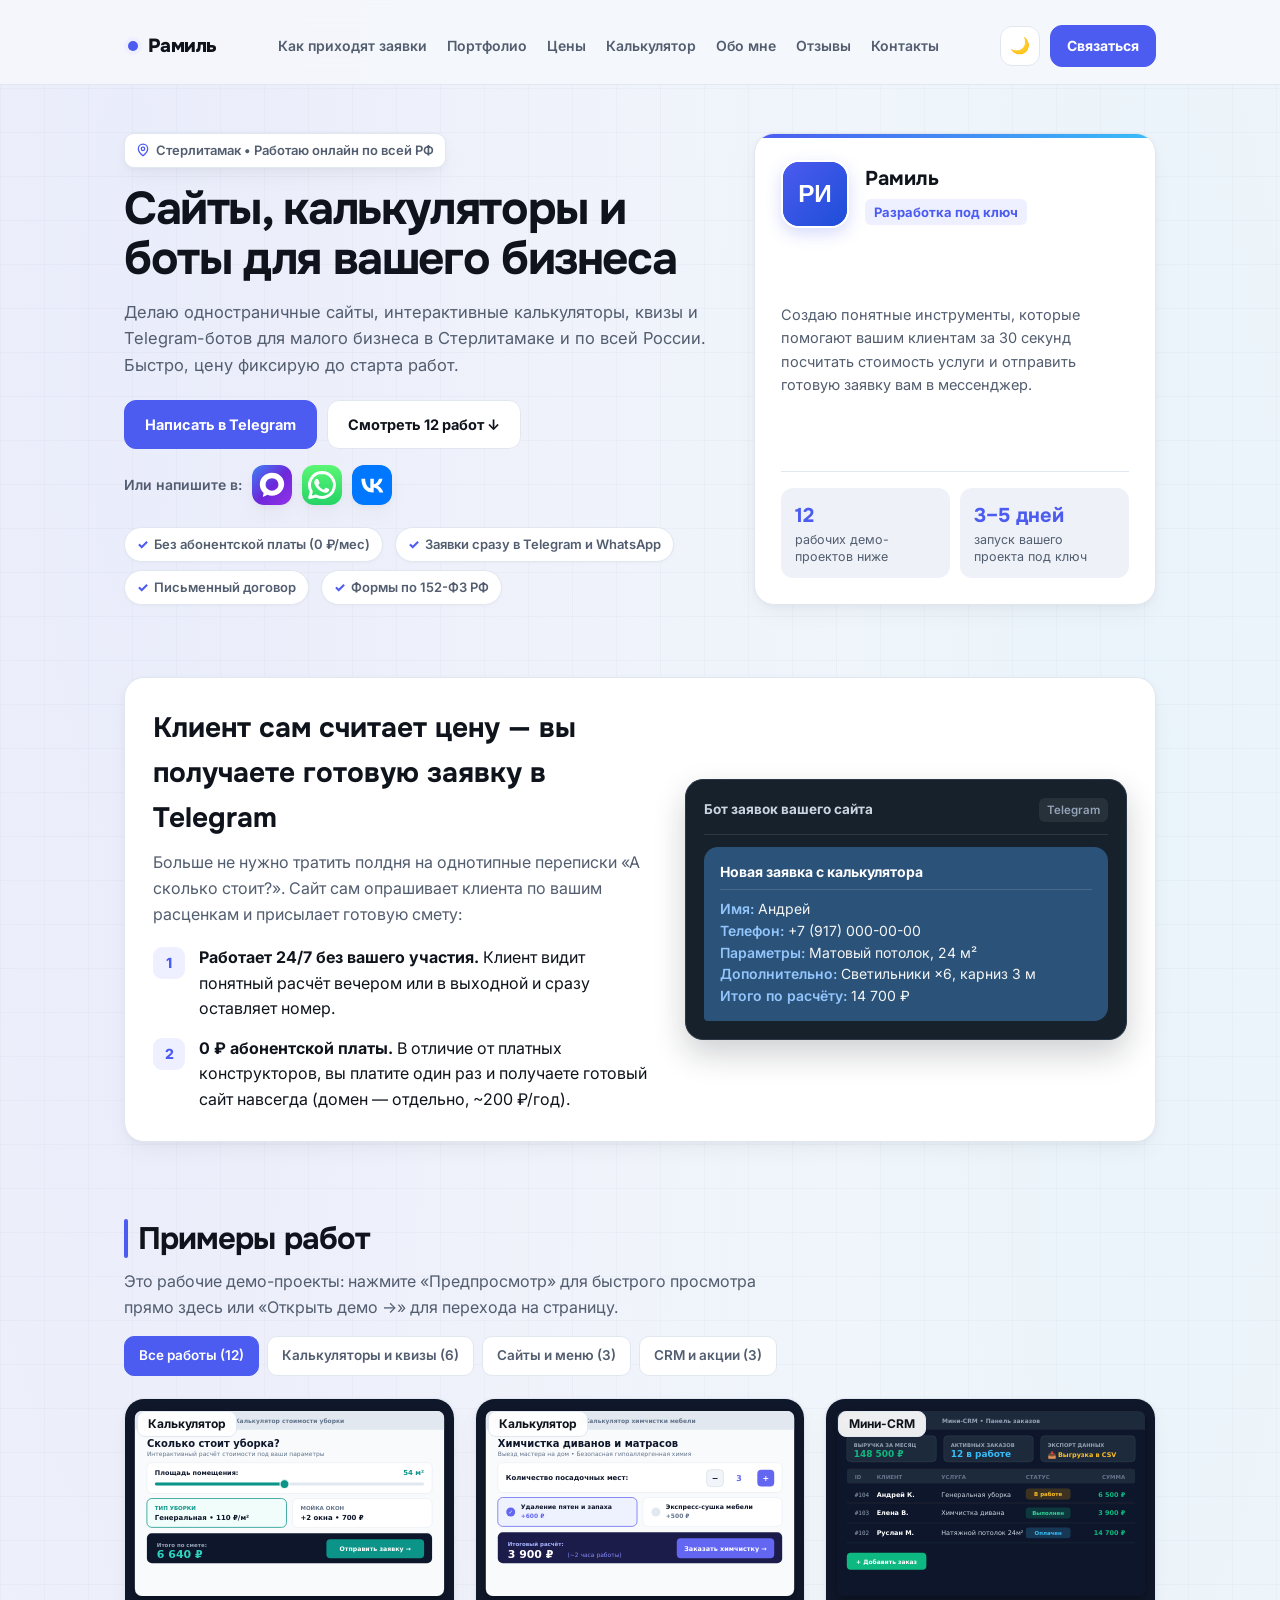
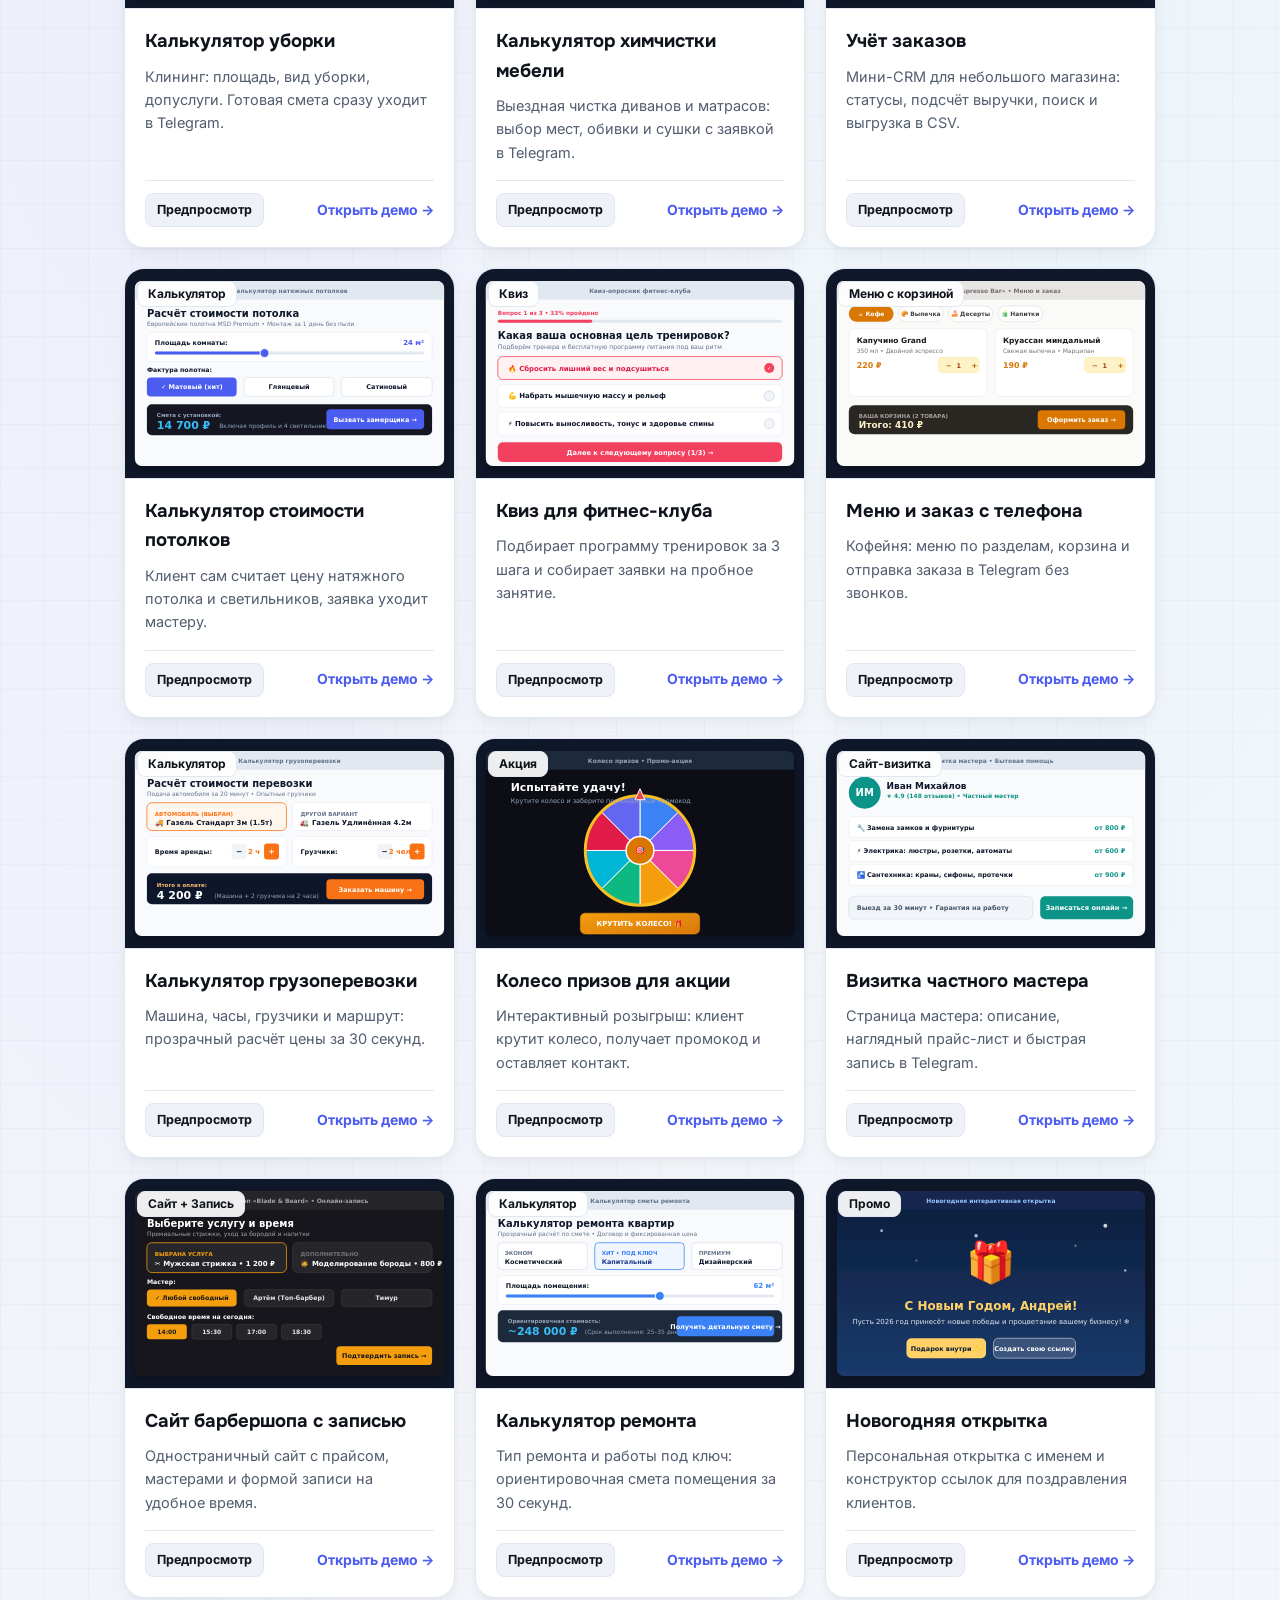
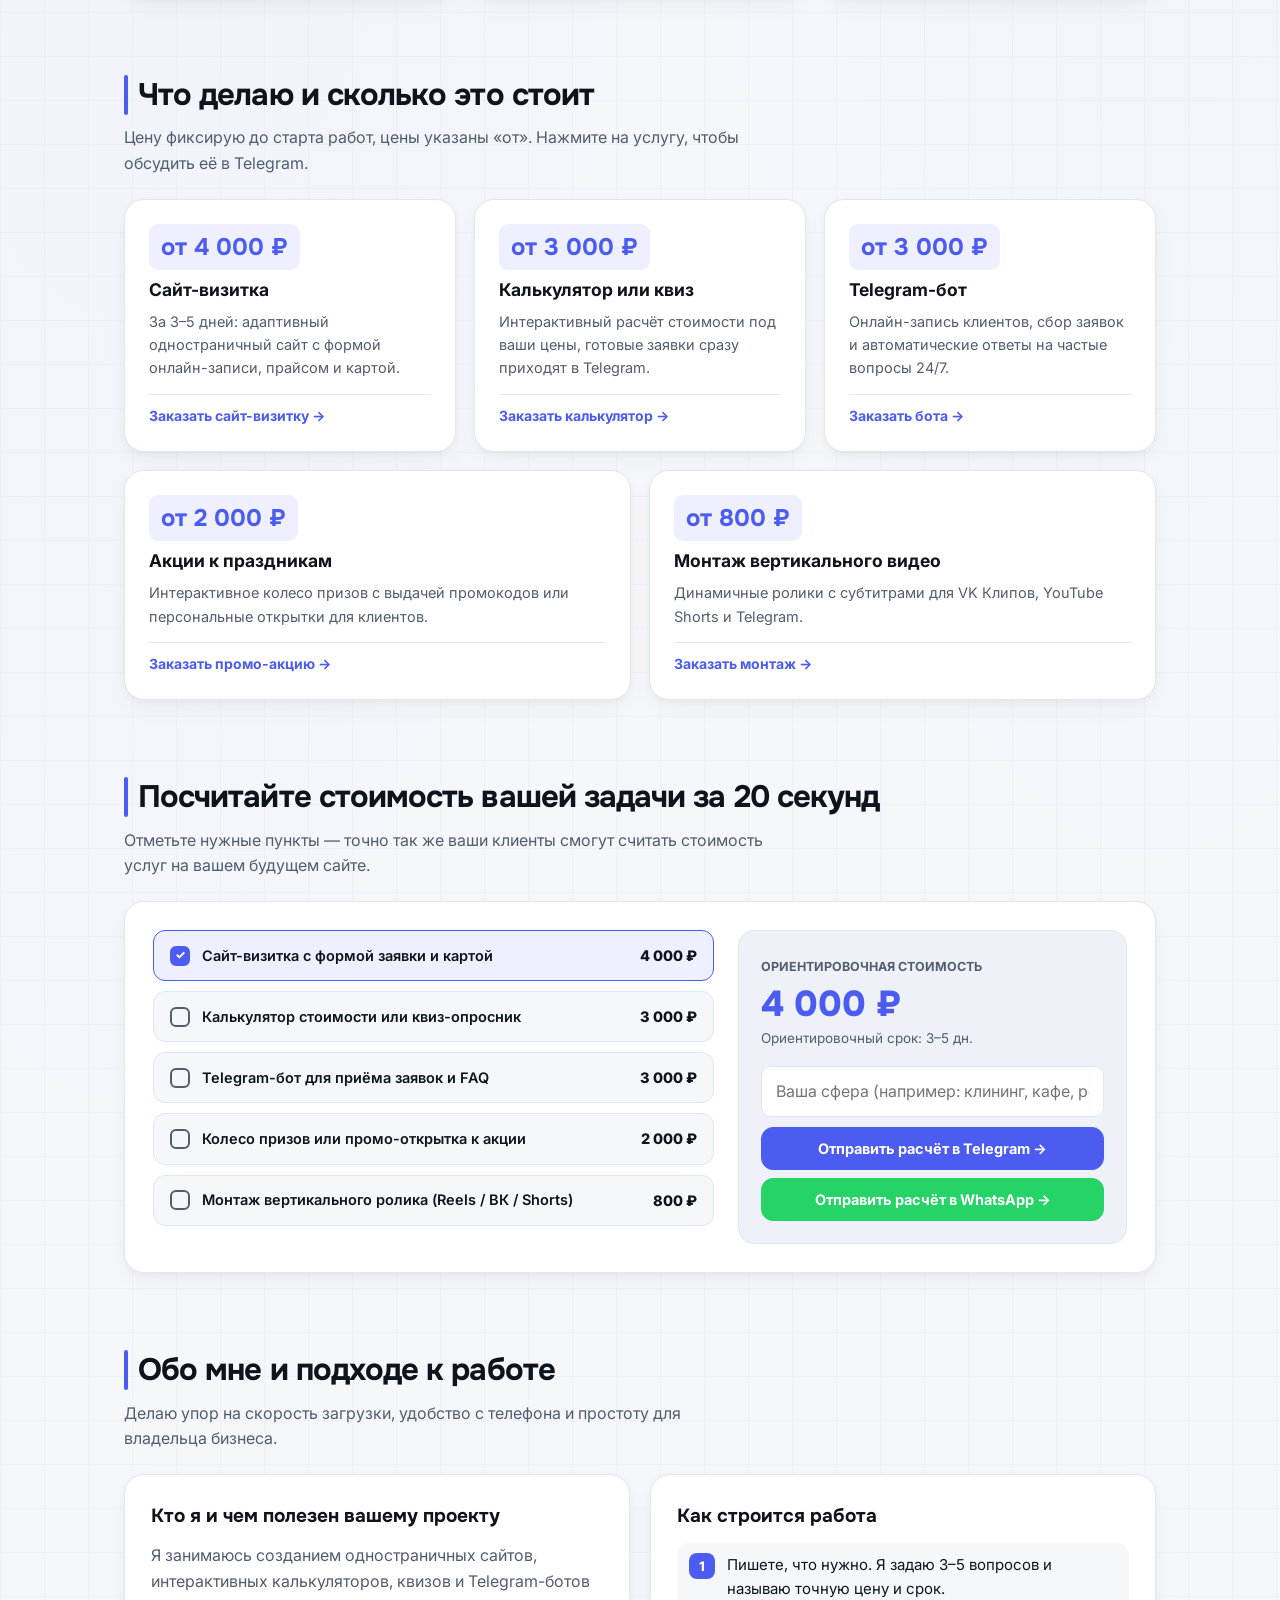
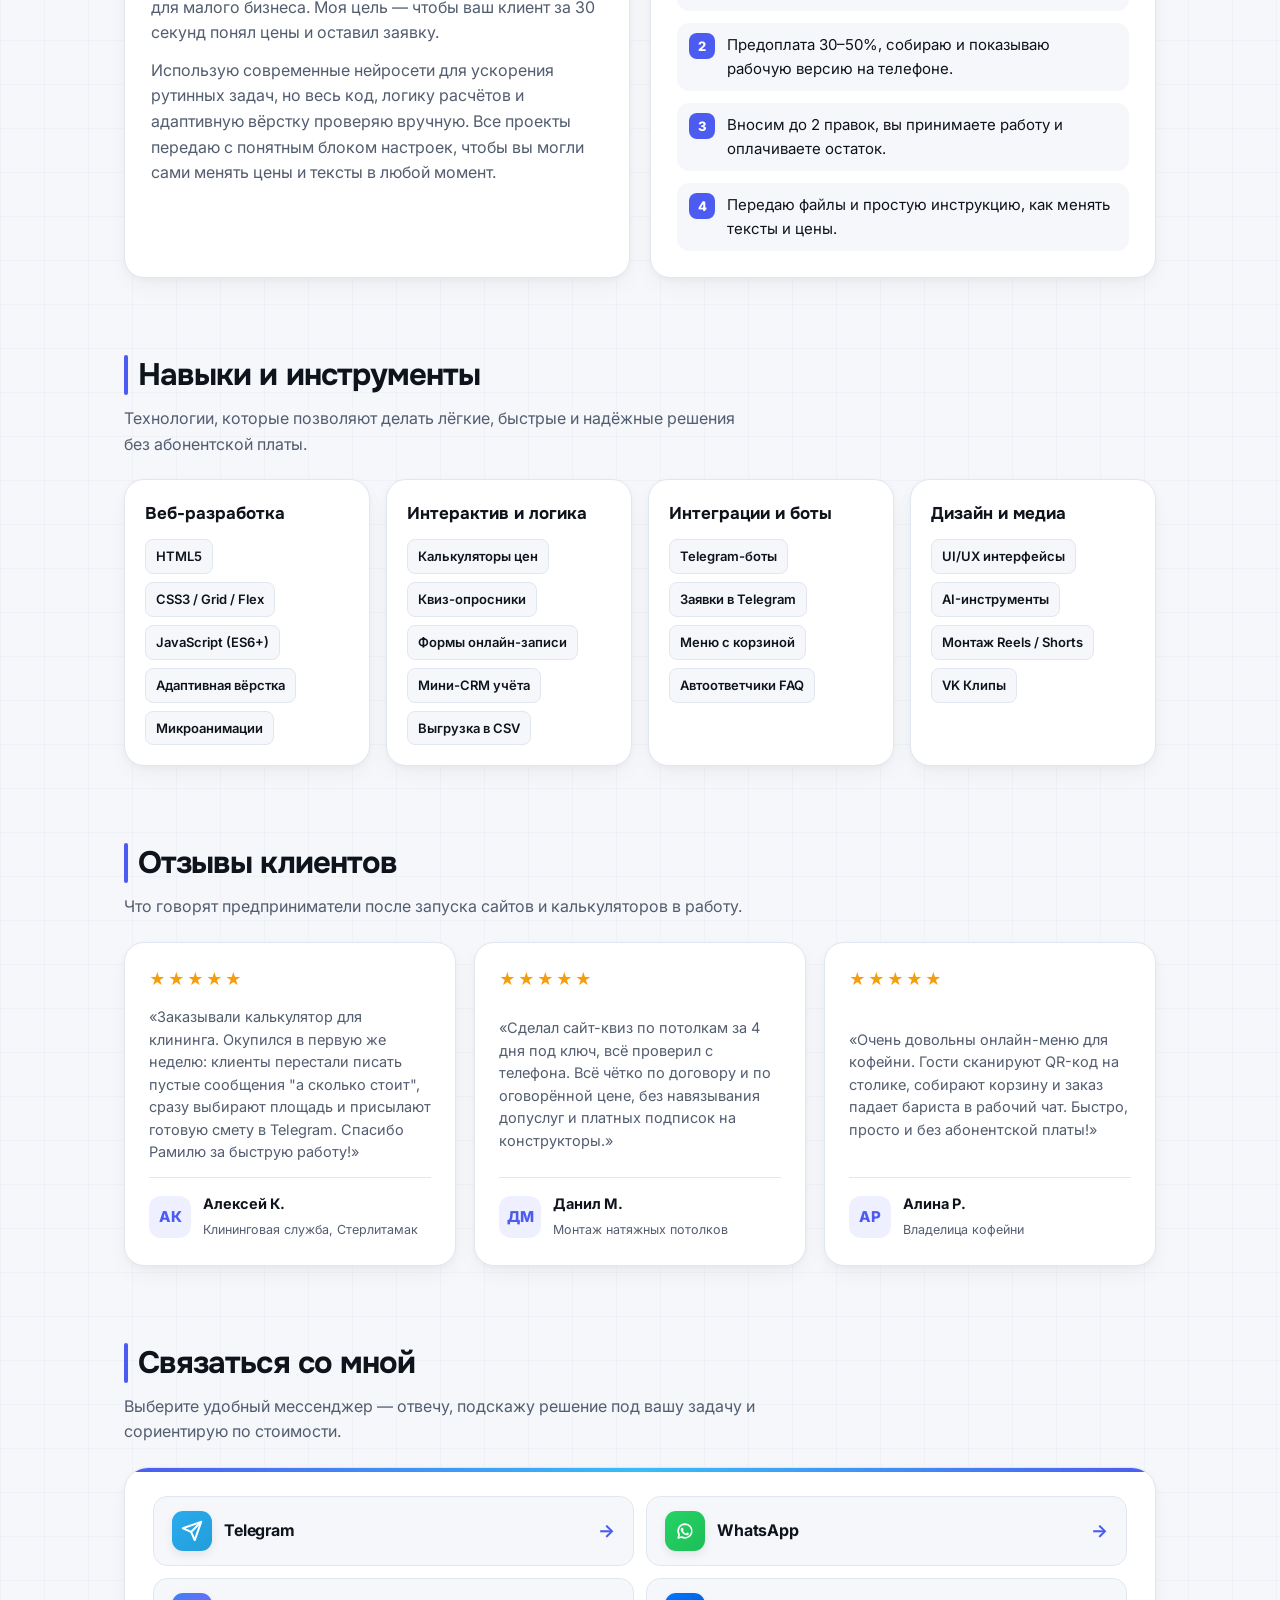
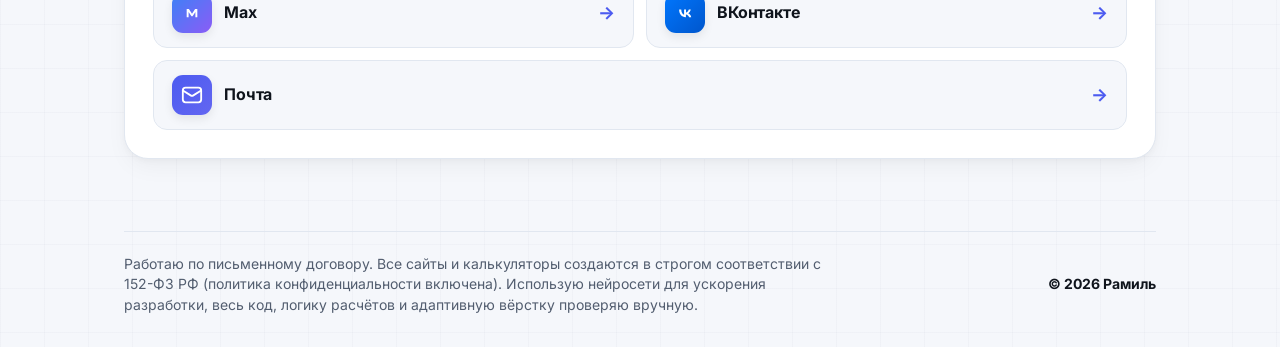
==== commit 16a4b65d: "Add files via upload" ====
--- a/index.html
+++ b/index.html
@@ -1240,16 +1240,16 @@
     .contact-cards {
       display: grid;
       grid-template-columns: repeat(2, 1fr);
-      gap: 16px;
+      gap: 12px;
     }
 
     .contact-item {
       display: flex;
       align-items: center;
       justify-content: space-between;
-      gap: 14px;
-      padding: 18px 20px;
-      border-radius: 16px;
+      gap: 12px;
+      padding: 14px 18px;
+      border-radius: 14px;
       background: var(--bg);
       border: 1px solid var(--line);
       text-decoration: none;
@@ -1269,28 +1269,27 @@
       box-shadow: var(--shadow-sm);
     }
 
-    .contact-item-main {
-      display: flex;
-      align-items: center;
-      gap: 14px;
+    .contact-item-left {
+      display: flex;
+      align-items: center;
+      gap: 12px;
       min-width: 0;
-      flex: 1;
     }
 
     .contact-brand-icon {
-      width: 44px;
-      height: 44px;
-      border-radius: 13px;
+      width: 40px;
+      height: 40px;
+      border-radius: 11px;
       display: flex;
       align-items: center;
       justify-content: center;
       flex-shrink: 0;
-      box-shadow: 0 4px 12px rgba(0, 0, 0, 0.08);
+      box-shadow: 0 4px 10px rgba(0, 0, 0, 0.08);
     }
 
     .contact-brand-icon svg {
-      width: 24px;
-      height: 24px;
+      width: 22px;
+      height: 22px;
       display: block;
     }
 
@@ -1319,135 +1318,25 @@
       color: #ffffff;
     }
 
-    .contact-item-info {
-      display: flex;
-      flex-direction: column;
-      gap: 2px;
-      min-width: 0;
-    }
-
-    .contact-item-label {
-      font-size: 11.5px;
-      font-weight: 700;
-      color: var(--mut);
-      text-transform: uppercase;
-      letter-spacing: 0.05em;
-    }
-
-    .contact-item-val {
-      font-size: 15.5px;
+    .contact-name {
+      font-size: 16px;
       font-weight: 700;
       color: var(--ink);
-      line-height: 1.25;
-      overflow-wrap: anywhere;
-      word-break: break-word;
-    }
-
-    .contact-item-sub {
-      font-size: 12px;
-      color: var(--mut);
-      font-weight: 500;
+      letter-spacing: -0.01em;
+      white-space: nowrap;
     }
 
     .contact-item-arrow {
       color: var(--acc);
       font-weight: 700;
       font-size: 18px;
+      line-height: 1;
       flex-shrink: 0;
       transition: transform 0.18s ease;
-      margin-left: 6px;
     }
 
     .contact-item:hover .contact-item-arrow {
       transform: translateX(3px);
-    }
-
-    /* Специальная карточка электронной почты */
-    .email-card {
-      display: flex;
-      flex-direction: column;
-      gap: 14px;
-      padding: 20px 22px;
-      cursor: pointer;
-    }
-
-    .email-card-top {
-      display: flex;
-      align-items: center;
-      justify-content: space-between;
-      gap: 12px;
-      width: 100%;
-    }
-
-    .email-meta-wrap {
-      display: flex;
-      align-items: center;
-      gap: 14px;
-      min-width: 0;
-    }
-
-    .email-meta-info {
-      display: flex;
-      flex-direction: column;
-      gap: 2px;
-      min-width: 0;
-    }
-
-    .email-sub {
-      font-size: 12.5px;
-      color: var(--mut);
-      font-weight: 500;
-    }
-
-    .copy-pill {
-      display: inline-flex;
-      align-items: center;
-      gap: 6px;
-      padding: 7px 14px;
-      border-radius: 99px;
-      background: var(--card);
-      border: 1px solid var(--line);
-      color: var(--ink);
-      font-size: 12.5px;
-      font-weight: 700;
-      flex-shrink: 0;
-      transition: all 0.2s ease;
-      box-shadow: 0 1px 3px rgba(15, 20, 28, 0.04);
-    }
-
-    .email-card:hover .copy-pill {
-      border-color: var(--acc);
-      color: var(--acc);
-    }
-
-    .copy-pill.copied {
-      background: #10b981;
-      border-color: #10b981;
-      color: #ffffff !important;
-    }
-
-    .email-card-bottom {
-      display: flex;
-      align-items: center;
-      justify-content: space-between;
-      flex-wrap: wrap;
-      gap: 6px 16px;
-      padding-top: 12px;
-      border-top: 1px dashed var(--line);
-    }
-
-    .email-address {
-      font-size: 16.5px;
-      font-weight: 800;
-      color: var(--acc);
-      letter-spacing: -0.01em;
-      word-break: break-all;
-    }
-
-    .email-hint {
-      font-size: 12px;
-      color: var(--mut);
-      font-weight: 500;
     }
 
     /* Модальное окно живого предпросмотра */
@@ -1758,20 +1647,23 @@
         padding: 13px;
         font-size: 14px;
       }
+      .contact-cards {
+        gap: 10px;
+      }
       .contact-item {
-        padding: 14px 16px;
-        border-radius: 14px;
+        padding: 12px 14px;
+        border-radius: 12px;
       }
       .contact-brand-icon {
-        width: 40px;
-        height: 40px;
-        border-radius: 11px;
+        width: 36px;
+        height: 36px;
+        border-radius: 10px;
       }
       .contact-brand-icon svg {
-        width: 22px;
-        height: 22px;
-      }
-      .contact-item-val {
+        width: 20px;
+        height: 20px;
+      }
+      .contact-name {
         font-size: 15px;
       }
       footer.site-footer {
@@ -1841,27 +1733,6 @@
       }
       .card .thumb {
         height: 185px;
-      }
-      .email-card {
-        padding: 16px;
-      }
-      .email-meta-wrap {
-        gap: 10px;
-      }
-      .email-sub {
-        font-size: 11.5px;
-      }
-      .email-card-bottom {
-        padding-top: 10px;
-        flex-direction: column;
-        align-items: flex-start;
-        gap: 4px;
-      }
-      .email-address {
-        font-size: 15px;
-      }
-      .email-hint {
-        font-size: 11.5px;
       }
     }
   </style>
@@ -2284,24 +2155,20 @@
       <div class="contact-box">
         <div class="contact-cards">
           <a class="contact-item" id="contactTgRow" href="https://t.me/ramiltools" target="_blank" rel="noopener">
-            <div class="contact-item-main">
+            <div class="contact-item-left">
               <div class="contact-brand-icon tg-brand">
                 <svg viewBox="0 0 24 24" fill="none" stroke="#ffffff" stroke-width="2.2" stroke-linecap="round" stroke-linejoin="round" aria-hidden="true">
                   <path d="m22 2-7 20-4-9-9-4Z"/>
                   <path d="M22 2 11 13"/>
                 </svg>
               </div>
-              <div class="contact-item-info">
-                <span class="contact-item-label">Telegram</span>
-                <span class="contact-item-val" id="contactTgLabel">Написать в Telegram</span>
-                <span class="contact-item-sub">@ramiltools • обычно онлайн</span>
-              </div>
+              <span class="contact-name" id="contactTgLabel">Telegram</span>
             </div>
             <span class="contact-item-arrow">→</span>
           </a>
 
           <a class="contact-item" id="contactWaRow" href="https://wa.me/79613626062" target="_blank" rel="noopener">
-            <div class="contact-item-main">
+            <div class="contact-item-left">
               <div class="contact-brand-icon wa-brand">
                 <svg viewBox="0 0 24 24" fill="none" aria-hidden="true">
                   <g transform="translate(1.2, 1.2)">
@@ -2310,73 +2177,46 @@
                   </g>
                 </svg>
               </div>
-              <div class="contact-item-info">
-                <span class="contact-item-label">WhatsApp</span>
-                <span class="contact-item-val" id="contactWaLabel">Написать в WhatsApp</span>
-                <span class="contact-item-sub">+7 (961) 362-60-62</span>
-              </div>
+              <span class="contact-name" id="contactWaLabel">WhatsApp</span>
             </div>
             <span class="contact-item-arrow">→</span>
           </a>
 
           <a class="contact-item" id="contactMaxRow" href="https://max.ru/u/f9LHodD0cOKUT9Qx7M8l7-z1B5b1mJChwpyNh470i044B4hqYtEhpy00MMc" target="_blank" rel="noopener">
-            <div class="contact-item-main">
+            <div class="contact-item-left">
               <div class="contact-brand-icon max-brand">
                 <svg viewBox="0 0 24 24" fill="none" aria-hidden="true">
                   <path d="M6.2 16.5V7.5h2.4l3.4 5.2 3.4-5.2h2.4v9h-2.1v-5.6l-3.1 4.7h-1.2l-3.1-4.7v5.6H6.2Z" fill="#ffffff"/>
                 </svg>
               </div>
-              <div class="contact-item-info">
-                <span class="contact-item-label">Мессенджер Max</span>
-                <span class="contact-item-val" id="contactMaxLabel">Написать в Max</span>
-                <span class="contact-item-sub">Прямой чат в приложении</span>
-              </div>
+              <span class="contact-name" id="contactMaxLabel">Max</span>
             </div>
             <span class="contact-item-arrow">→</span>
           </a>
 
           <a class="contact-item" id="contactVkRow" href="https://vk.com/id449983999" target="_blank" rel="noopener">
-            <div class="contact-item-main">
+            <div class="contact-item-left">
               <div class="contact-brand-icon vk-brand">
                 <svg viewBox="0 0 24 24" fill="none" aria-hidden="true">
                   <path d="M12.8 16.5c-4.5 0-7.1-3.1-7.2-8.3h2.3c.1 3.8 1.8 5.4 3.1 5.7V8.2h2.1v3.3c1.3-.1 2.6-1.6 3.1-3.3h2.1c-.4 2.1-1.8 3.6-2.8 4.2 1 .5 2.7 1.8 3.3 4.1h-2.3c-.5-1.6-1.8-2.8-3.5-3v3h-.2Z" fill="#ffffff"/>
                 </svg>
               </div>
-              <div class="contact-item-info">
-                <span class="contact-item-label">Социальная сеть</span>
-                <span class="contact-item-val">Страница ВКонтакте</span>
-                <span class="contact-item-sub">vk.com/id449983999</span>
-              </div>
+              <span class="contact-name" id="contactVkLabel">ВКонтакте</span>
             </div>
             <span class="contact-item-arrow">→</span>
           </a>
 
-          <a class="contact-item full-row email-card" id="contactMailRow" href="mailto:idrisov.smm@gmail.com" title="Нажмите, чтобы скопировать почту" aria-label="Скопировать электронную почту">
-            <div class="email-card-top">
-              <div class="email-meta-wrap">
-                <div class="contact-brand-icon mail-brand">
-                  <svg viewBox="0 0 24 24" fill="none" stroke="#ffffff" stroke-width="2" stroke-linecap="round" stroke-linejoin="round" aria-hidden="true">
-                    <rect width="20" height="16" x="2" y="4" rx="3"/>
-                    <path d="m22 7-8.97 5.7a1.94 1.94 0 0 1-2.06 0L2 7"/>
-                  </svg>
-                </div>
-                <div class="email-meta-info">
-                  <span class="contact-item-label">Электронная почта</span>
-                  <span class="email-sub">Для ТЗ, договоров и документов</span>
-                </div>
+          <a class="contact-item full-row" id="contactMailRow" href="mailto:idrisov.smm@gmail.com" title="Написать на почту idrisov.smm@gmail.com">
+            <div class="contact-item-left">
+              <div class="contact-brand-icon mail-brand">
+                <svg viewBox="0 0 24 24" fill="none" stroke="#ffffff" stroke-width="2" stroke-linecap="round" stroke-linejoin="round" aria-hidden="true">
+                  <rect width="20" height="16" x="2" y="4" rx="3"/>
+                  <path d="m22 7-8.97 5.7a1.94 1.94 0 0 1-2.06 0L2 7"/>
+                </svg>
               </div>
-              <span class="copy-pill" id="copyMailPill">
-                <svg width="13" height="13" viewBox="0 0 24 24" fill="none" stroke="currentColor" stroke-width="2.2" stroke-linecap="round" stroke-linejoin="round" aria-hidden="true">
-                  <rect width="14" height="14" x="8" y="8" rx="2" ry="2"/>
-                  <path d="M4 16c-1.1 0-2-.9-2-2V4c0-1.1.9-2 2-2h10c1.1 0 2 .9 2 2"/>
-                </svg>
-                <span id="copyMailText">Скопировать</span>
-              </span>
+              <span class="contact-name" id="contactMailLabel">Почта</span>
             </div>
-            <div class="email-card-bottom">
-              <span class="email-address" id="contactMailLabel">idrisov.smm@gmail.com</span>
-              <span class="email-hint">Нажмите для быстрого копирования</span>
-            </div>
+            <span class="contact-item-arrow">→</span>
           </a>
         </div>
       </div>
@@ -2423,9 +2263,9 @@
       avatar: "",
       telegram: "ramiltools",
       whatsapp: "79613626062",
-      whatsappLabel: "Написать в WhatsApp",
+      whatsappLabel: "WhatsApp",
       max: "https://max.ru/u/f9LHodD0cOKUT9Qx7M8l7-z1B5b1mJChwpyNh470i044B4hqYtEhpy00MMc",
-      maxLabel: "Написать в Max",
+      maxLabel: "Max",
       vk: "https://vk.com/id449983999",
       email: "idrisov.smm@gmail.com"
     };
@@ -2583,11 +2423,11 @@
       if (el) el.href = CONFIG.vk;
     });
 
-    document.getElementById("contactTgLabel").textContent = "Написать в Telegram";
+    document.getElementById("contactTgLabel").textContent = "Telegram";
     document.getElementById("contactMaxLabel").textContent = CONFIG.maxLabel;
     document.getElementById("contactWaLabel").textContent = CONFIG.whatsappLabel;
     document.getElementById("contactMailRow").href = "mailto:" + CONFIG.email;
-    document.getElementById("contactMailLabel").textContent = CONFIG.email;
+    document.getElementById("contactMailLabel").textContent = "Почта";
 
     // Ссылки для заказа в карточках цен
     document.querySelectorAll(".price-order-link").forEach(link => {
@@ -2596,27 +2436,13 @@
       link.href = `${tgLink}?text=${encodeURIComponent(msg)}`;
     });
 
-    // Копирование почты при нажатии на карточку
+    // При клике на почту — открытие почтового клиента и копирование адреса
     let toastTimer = null;
-    let pillTimer = null;
     const mailRow = document.getElementById("contactMailRow");
-    const mailPill = document.getElementById("copyMailPill");
-    const mailText = document.getElementById("copyMailText");
-
     if (mailRow) {
-      mailRow.addEventListener("click", function (e) {
+      mailRow.addEventListener("click", function () {
         if (navigator.clipboard && navigator.clipboard.writeText) {
-          e.preventDefault();
           navigator.clipboard.writeText(CONFIG.email).then(() => {
-            if (mailPill) {
-              mailPill.classList.add("copied");
-              if (mailText) mailText.textContent = "Скопировано!";
-              clearTimeout(pillTimer);
-              pillTimer = setTimeout(() => {
-                mailPill.classList.remove("copied");
-                if (mailText) mailText.textContent = "Скопировать";
-              }, 2200);
-            }
             const toast = document.getElementById("toast");
             if (toast) {
               toast.textContent = `Почта ${CONFIG.email} скопирована`;
@@ -2624,9 +2450,7 @@
               clearTimeout(toastTimer);
               toastTimer = setTimeout(() => toast.classList.remove("show"), 2600);
             }
-          }).catch(() => {
-            window.location.href = "mailto:" + CONFIG.email;
-          });
+          }).catch(() => {});
         }
       });
     }
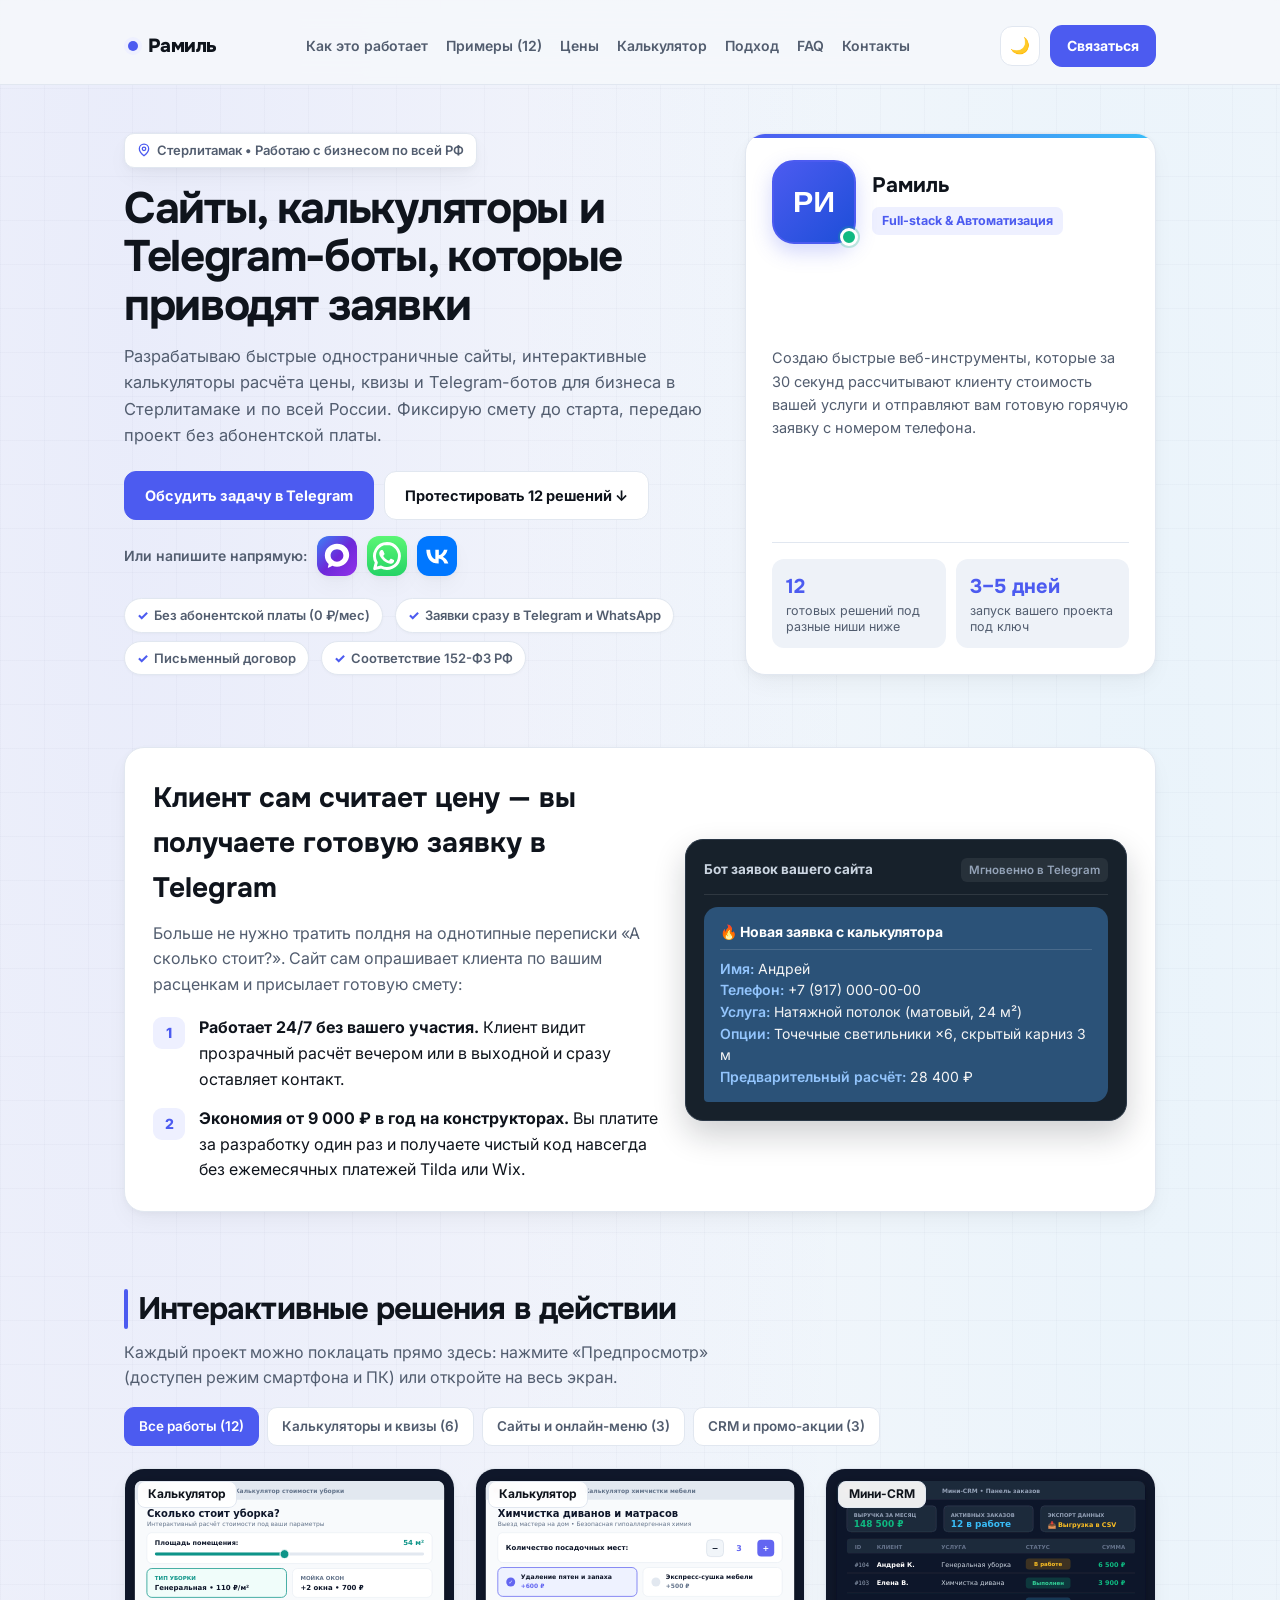
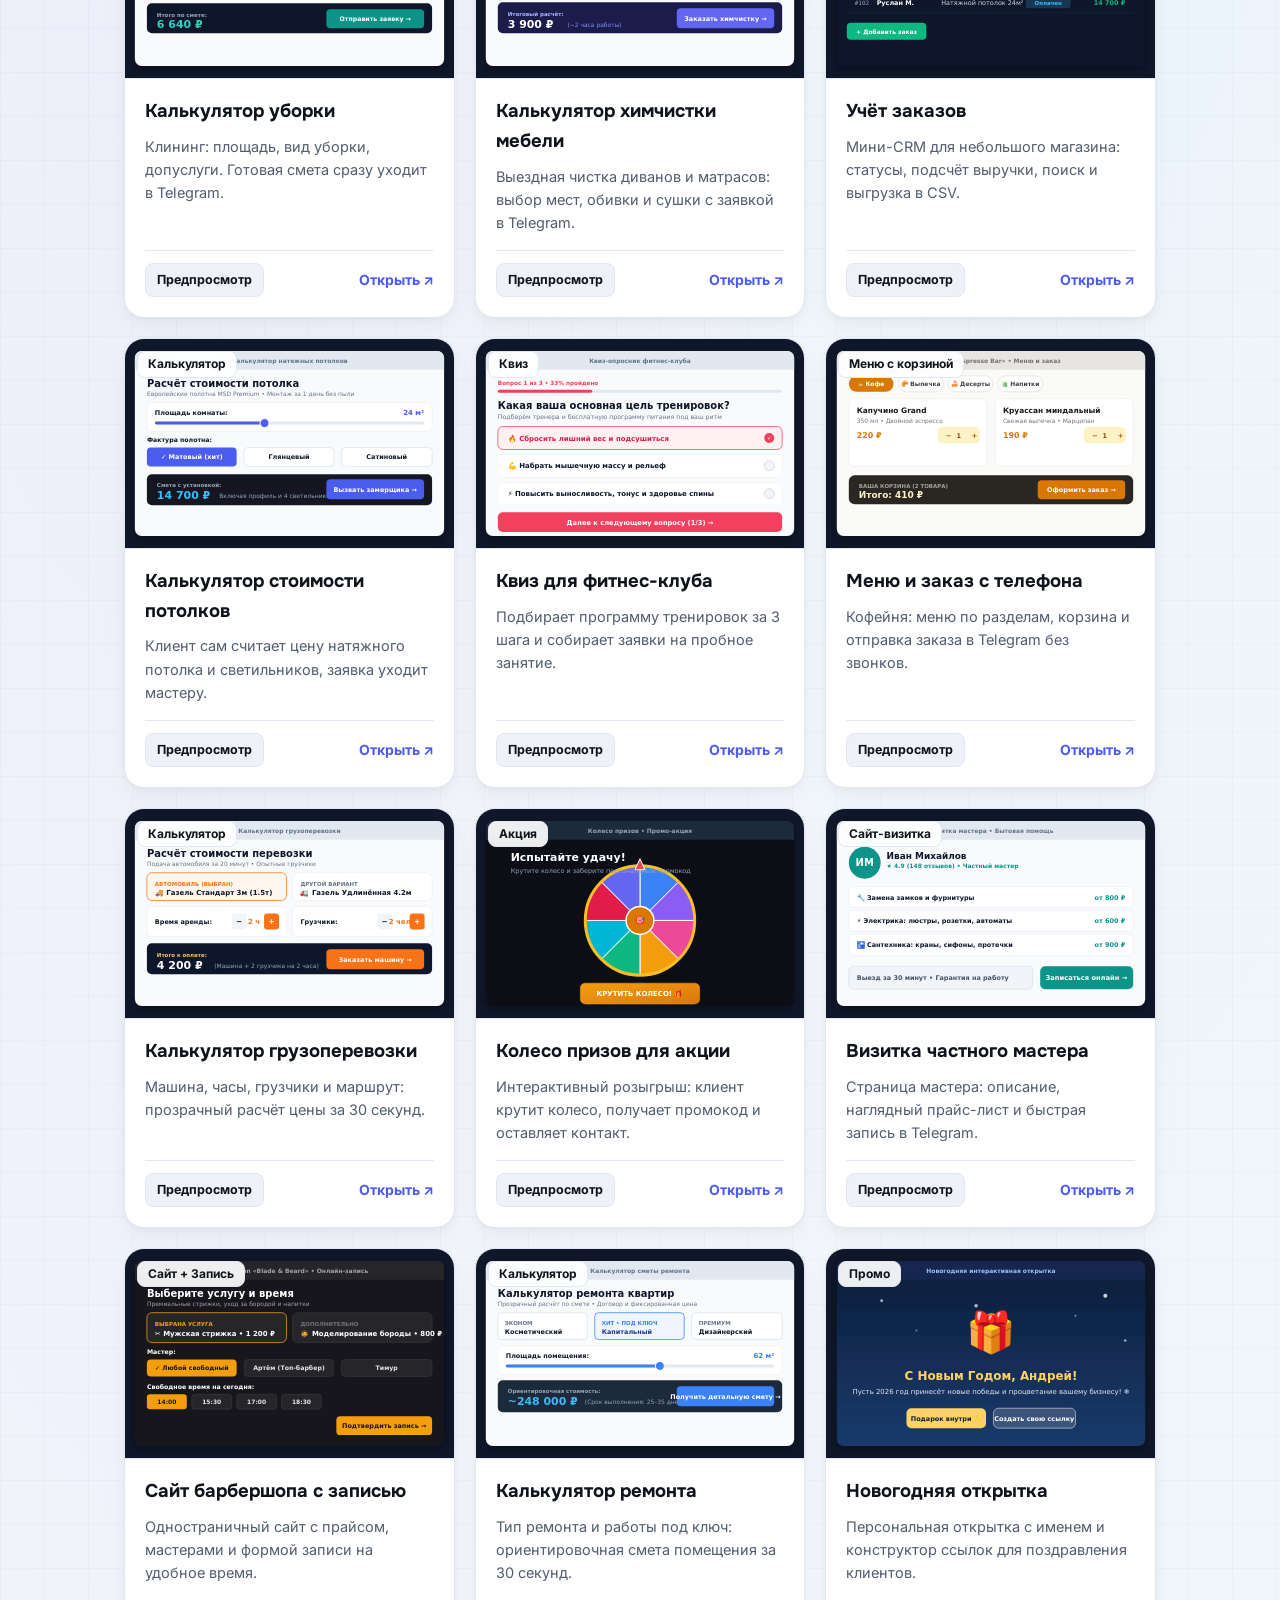
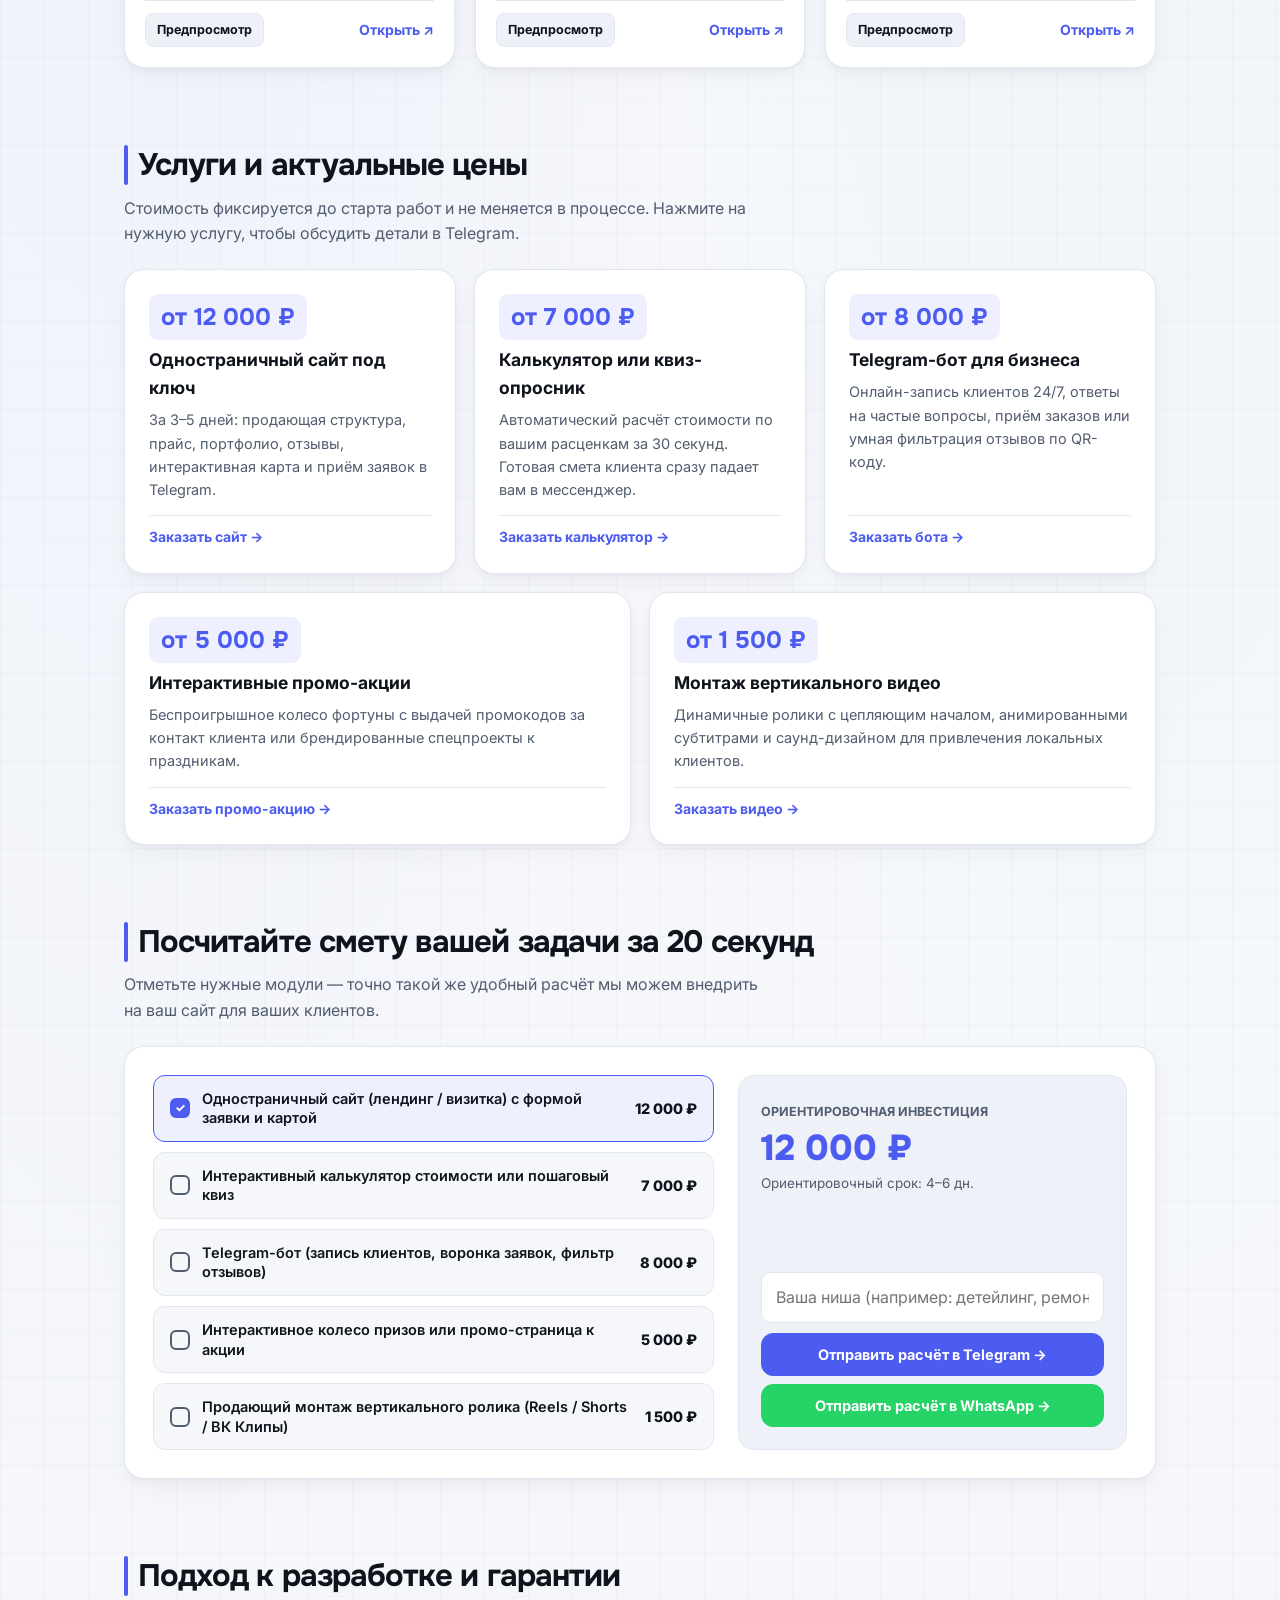
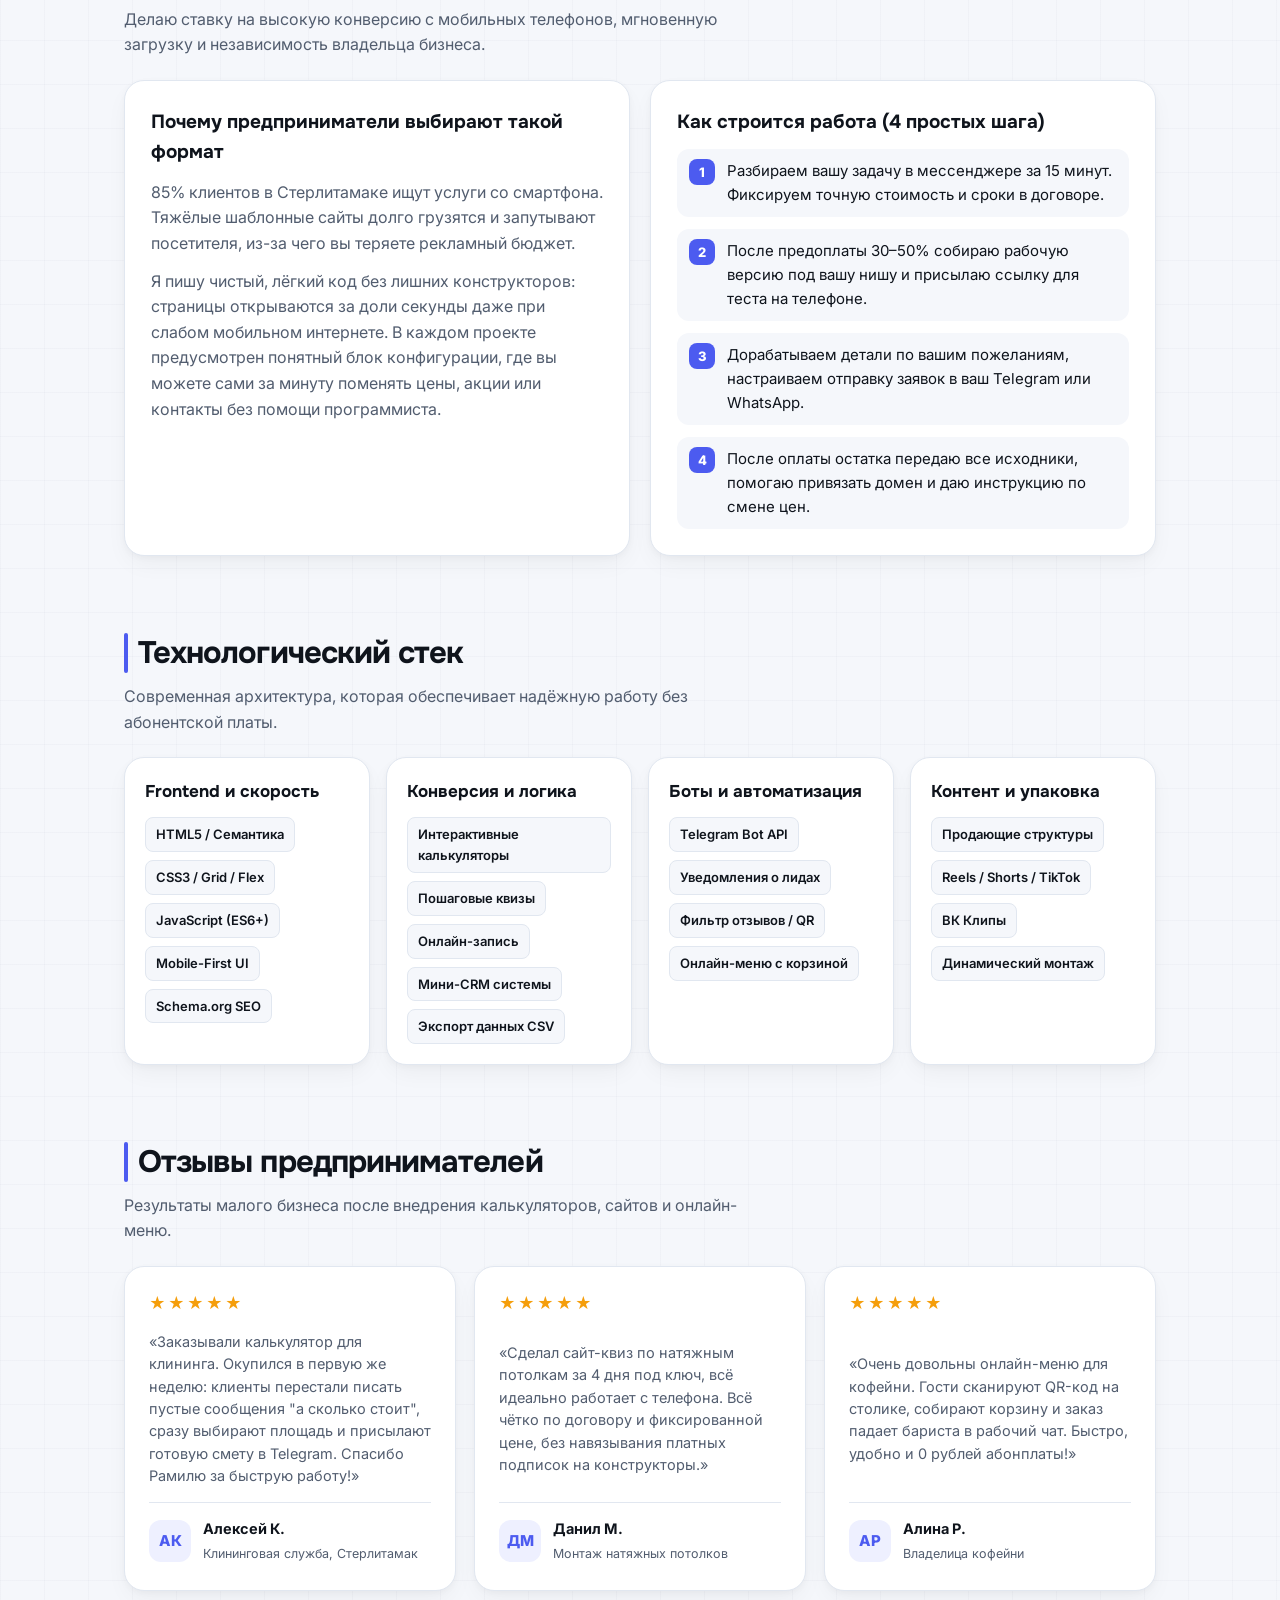
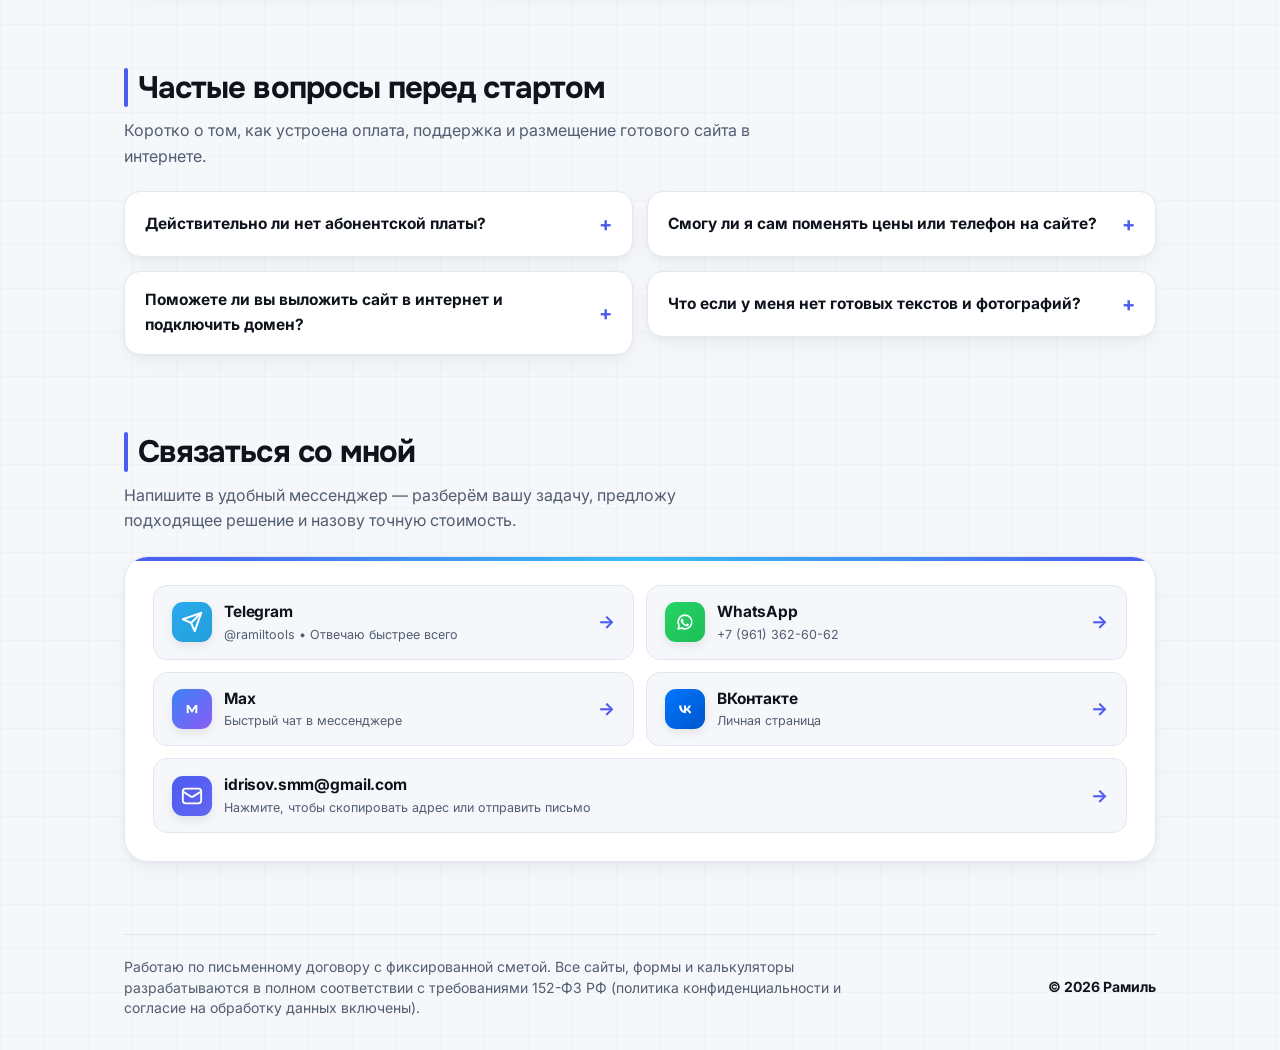
==== commit 290a7b59: "Update index.html" ====
--- a/index.html
+++ b/index.html
@@ -4,7 +4,7 @@
   <meta charset="utf-8">
   <meta name="viewport" content="width=device-width, initial-scale=1">
   <title>Рамиль — Разработка сайтов, калькуляторов и Telegram-ботов для бизнеса</title>
-  <meta name="description" content="Делаю одностраничные сайты, интерактивные калькуляторы, квизы и Telegram-ботов для малого бизнеса в Стерлитамаке и по всей России. Заявки напрямую в Telegram без абонплаты.">
+  <meta name="description" content="Разработка продающих сайтов, интерактивных калькуляторов, квизов и Telegram-ботов для бизнеса в Стерлитамаке и по всей России. Заявки напрямую в Telegram, 0 ₽ абонплаты.">
   <meta name="theme-color" content="#4c5bf0">
 
   <link rel="icon" type="image/svg+xml" href="favicon.svg">
@@ -13,14 +13,14 @@
 
   <!-- Open Graph / Превью в Telegram, WhatsApp, VK -->
   <meta property="og:type" content="website">
-  <meta property="og:site_name" content="Рамиль — Веб-разработка">
-  <meta property="og:title" content="Рамиль — Сайты, калькуляторы и Telegram-боты для бизнеса">
-  <meta property="og:description" content="Делаю одностраничные сайты, интерактивные калькуляторы, квизы и Telegram-ботов для малого бизнеса. 0 ₽ абонплаты. Заявки сразу в Telegram.">
+  <meta property="og:site_name" content="Рамиль — Веб-разработка для бизнеса">
+  <meta property="og:title" content="Рамиль — Сайты, калькуляторы и Telegram-боты под ключ">
+  <meta property="og:description" content="Инструменты для роста заявок малого бизнеса: сайты, калькуляторы расчёта цены, квизы и Telegram-боты. 0 ₽ абонплаты.">
   <meta property="og:url" content="https://ramil-tools.ru/">
   <meta property="og:image" content="https://ramil-tools.ru/og-cover.svg">
   <meta name="twitter:card" content="summary_large_image">
   <meta name="twitter:title" content="Рамиль — Сайты, калькуляторы и Telegram-боты для бизнеса">
-  <meta name="twitter:description" content="Делаю одностраничные сайты, интерактивные калькуляторы, квизы и Telegram-ботов для малого бизнеса.">
+  <meta name="twitter:description" content="Делаю одностраничные сайты, интерактивные калькуляторы, квизы и Telegram-боты для малого бизнеса.">
   <meta name="twitter:image" content="https://ramil-tools.ru/og-cover.svg">
 
   <!-- Микроразметка Schema.org -->
@@ -28,16 +28,18 @@
   {
     "@context": "https://schema.org",
     "@type": "ProfessionalService",
-    "name": "Рамиль — Разработка сайтов и ботов",
+    "name": "Рамиль — Разработка сайтов и Telegram-ботов",
+    "image": "https://ramil-tools.ru/photo_2026-11-05_17-56-09.jpg",
     "url": "https://ramil-tools.ru/",
     "telephone": "+79613626062",
     "email": "idrisov.smm@gmail.com",
     "address": {
       "@type": "PostalAddress",
       "addressLocality": "Стерлитамак",
+      "addressRegion": "Республика Башкортостан",
       "addressCountry": "RU"
     },
-    "priceRange": "800 - 15000 RUB"
+    "priceRange": "1500 - 35000 RUB"
   }
   </script>
 
@@ -126,13 +128,14 @@
       padding: 0 24px;
     }
 
-    /* Шапка и навигация */
+    /* Шапка и навигация (с фолбэком для браузеров без color-mix) */
     .site-header {
       position: sticky;
       top: 0;
       z-index: 40;
       width: 100%;
       padding-top: max(env(safe-area-inset-top, 0px), 8px);
+      background: var(--bg);
       background: color-mix(in srgb, var(--bg) 88%, transparent);
       backdrop-filter: blur(16px);
       -webkit-backdrop-filter: blur(16px);
@@ -173,7 +176,7 @@
     .nav-links {
       display: flex;
       flex-wrap: wrap;
-      gap: 20px;
+      gap: 18px;
       font-size: 14px;
       font-weight: 600;
       color: var(--mut);
@@ -286,7 +289,7 @@
     .hero {
       padding: 48px 0 36px;
       display: grid;
-      grid-template-columns: 1.32fr 0.88fr;
+      grid-template-columns: 1.3fr 0.9fr;
       gap: 28px;
       align-items: stretch;
     }
@@ -303,7 +306,7 @@
       display: inline-flex;
       align-items: center;
       gap: 6px;
-      padding: 6px 11px;
+      padding: 6px 12px;
       border-radius: 10px;
       background: var(--card);
       border: 1px solid var(--line);
@@ -326,7 +329,7 @@
     }
 
     .hero h1 {
-      font-size: clamp(26px, 4.5vw, 46px);
+      font-size: clamp(26px, 4.4vw, 44px);
       line-height: 1.1;
       letter-spacing: -0.03em;
       margin: 0 0 14px;
@@ -449,34 +452,47 @@
 
     .avatar-wrap {
       position: relative;
-      width: 68px;
-      height: 68px;
+      width: 84px;
+      height: 84px;
       flex-shrink: 0;
     }
 
     .avatar {
-      width: 68px;
-      height: 68px;
-      border-radius: 18px;
+      width: 84px;
+      height: 84px;
+      border-radius: 22px;
       object-fit: cover;
+      object-position: center 20%;
       background: linear-gradient(135deg, var(--acc), #2563eb);
-      border: 2px solid var(--card);
-      box-shadow: 0 6px 16px rgba(76, 91, 240, 0.22);
+      border: 2px solid var(--acc);
+      box-shadow: 0 8px 20px rgba(76, 91, 240, 0.25);
       display: block;
     }
 
+    .status-dot {
+      position: absolute;
+      bottom: -2px;
+      right: -2px;
+      width: 18px;
+      height: 18px;
+      border-radius: 50%;
+      background: var(--ok);
+      border: 3px solid var(--card);
+      box-shadow: 0 0 0 2px rgba(16, 185, 129, 0.25);
+    }
+
     .profile-top h2 {
-      margin: 0 0 4px;
-      font-size: 20px;
+      margin: 0 0 5px;
+      font-size: 21px;
     }
 
     .profile-badge {
-      font-size: 13px;
+      font-size: 12.5px;
       font-weight: 700;
       color: var(--acc);
       background: var(--acc-soft);
-      padding: 3px 9px;
-      border-radius: 6px;
+      padding: 4px 10px;
+      border-radius: 7px;
       display: inline-block;
     }
 
@@ -934,7 +950,7 @@
       text-align: left;
       cursor: pointer;
       user-select: none;
-      transition: 0.15s ease;
+      transition: background-color 0.15s ease, border-color 0.15s ease, transform 0.1s ease;
       width: 100%;
       min-width: 0;
     }
@@ -976,6 +992,7 @@
       font-weight: 800;
       color: #fff;
       flex-shrink: 0;
+      transition: background-color 0.15s ease, border-color 0.15s ease;
     }
 
     .est-row.active .est-box {
@@ -1216,7 +1233,65 @@
       font-size: 12.5px;
     }
 
-    /* 9. Контакты */
+    /* 9. FAQ (Частые вопросы) */
+    .faq-list {
+      display: grid;
+      grid-template-columns: 1fr 1fr;
+      gap: 14px;
+      align-items: start;
+    }
+
+    .faq-item {
+      background: var(--card);
+      border: 1px solid var(--line);
+      border-radius: 16px;
+      padding: 16px 20px;
+      box-shadow: var(--shadow-sm);
+      transition: border-color 0.15s ease;
+    }
+
+    .faq-item[open] {
+      border-color: var(--acc);
+    }
+
+    .faq-item summary {
+      font-weight: 700;
+      font-size: 15.5px;
+      cursor: pointer;
+      list-style: none;
+      display: flex;
+      align-items: center;
+      justify-content: space-between;
+      gap: 12px;
+    }
+
+    .faq-item summary::-webkit-details-marker {
+      display: none;
+    }
+
+    .faq-item summary::after {
+      content: "+";
+      font-size: 20px;
+      font-weight: 700;
+      color: var(--acc);
+      flex-shrink: 0;
+      transition: transform 0.2s ease;
+    }
+
+    .faq-item[open] summary::after {
+      transform: rotate(45deg);
+    }
+
+    .faq-item p {
+      margin: 10px 0 0;
+      color: var(--mut);
+      font-size: 14.5px;
+      line-height: 1.55;
+      padding-top: 10px;
+      border-top: 1px solid var(--line);
+    }
+
+    /* 10. Контакты */
     .contact-box {
       background: var(--card);
       border: 1px solid var(--line);
@@ -1318,12 +1393,28 @@
       color: #ffffff;
     }
 
+    .contact-text-wrap {
+      display: flex;
+      flex-direction: column;
+      min-width: 0;
+    }
+
     .contact-name {
-      font-size: 16px;
+      font-size: 15.5px;
       font-weight: 700;
       color: var(--ink);
       letter-spacing: -0.01em;
       white-space: nowrap;
+      overflow: hidden;
+      text-overflow: ellipsis;
+    }
+
+    .contact-sub {
+      font-size: 12.5px;
+      color: var(--mut);
+      white-space: nowrap;
+      overflow: hidden;
+      text-overflow: ellipsis;
     }
 
     .contact-item-arrow {
@@ -1339,7 +1430,7 @@
       transform: translateX(3px);
     }
 
-    /* Модальное окно живого предпросмотра */
+    /* Модальное окно живого предпросмотра (с переключателем Мобильный / ПК) */
     .modal-backdrop {
       position: fixed;
       inset: 0;
@@ -1368,6 +1459,11 @@
       overflow: hidden;
       box-shadow: 0 24px 60px rgba(0, 0, 0, 0.45);
       position: relative;
+      transition: max-width 0.25s ease;
+    }
+
+    .modal-box.desktop-mode {
+      max-width: 980px;
     }
 
     .modal-spinner {
@@ -1472,19 +1568,21 @@
       color: var(--ink);
     }
 
-    /* Предотвращение авто-зума на мобильных устройствах iOS при фокусе инпутов */
     @media (max-width: 768px) {
       input, select, textarea {
         font-size: 16px !important;
       }
-    }
-
-    /* Адаптив для планшетов и смартфонов */
+      #modalViewportBtn {
+        display: none;
+      }
+    }
+
     @media (max-width: 920px) {
       .hero,
       .tg-showcase,
       .estimator-card,
-      .reviews-grid {
+      .reviews-grid,
+      .faq-list {
         grid-template-columns: 1fr;
       }
       .skills-grid {
@@ -1509,7 +1607,8 @@
       .skills-grid,
       .price-grid,
       .contact-cards,
-      .reviews-grid {
+      .reviews-grid,
+      .faq-list {
         grid-template-columns: 1fr;
       }
       .contact-item.full-row,
@@ -1555,10 +1654,6 @@
         flex-shrink: 0;
         box-shadow: 0 1px 3px rgba(15, 20, 28, 0.04);
       }
-      .nav-links a:active {
-        border-color: var(--acc);
-        color: var(--acc);
-      }
       .hero {
         padding: 20px 0 16px;
         gap: 18px;
@@ -1647,25 +1742,6 @@
         padding: 13px;
         font-size: 14px;
       }
-      .contact-cards {
-        gap: 10px;
-      }
-      .contact-item {
-        padding: 12px 14px;
-        border-radius: 12px;
-      }
-      .contact-brand-icon {
-        width: 36px;
-        height: 36px;
-        border-radius: 10px;
-      }
-      .contact-brand-icon svg {
-        width: 20px;
-        height: 20px;
-      }
-      .contact-name {
-        font-size: 15px;
-      }
       footer.site-footer {
         flex-direction: column;
         align-items: flex-start;
@@ -1712,11 +1788,6 @@
         width: 100%;
         padding: 13px 18px;
         font-size: 14.5px;
-      }
-      .hero-quick-links {
-        padding: 0;
-        flex-wrap: wrap;
-        gap: 8px;
       }
       .hero-stats {
         grid-template-columns: 1fr 1fr;
@@ -1747,12 +1818,12 @@
         <span id="navName">Рамиль</span>
       </a>
       <nav class="nav-links" aria-label="Основная навигация">
-        <a href="#how-it-works">Как приходят заявки</a>
-        <a href="#portfolio">Портфолио</a>
+        <a href="#how-it-works">Как это работает</a>
+        <a href="#portfolio">Примеры (12)</a>
         <a href="#services">Цены</a>
         <a href="#calc-section">Калькулятор</a>
-        <a href="#about">Обо мне</a>
-        <a href="#reviews">Отзывы</a>
+        <a href="#about">Подход</a>
+        <a href="#faq">FAQ</a>
         <a href="#contacts">Контакты</a>
       </nav>
       <div class="nav-right">
@@ -1771,18 +1842,18 @@
             <path d="M20 10c0 6-8 12-8 12s-8-6-8-12a8 8 0 0 1 16 0Z"/>
             <circle cx="12" cy="10" r="3"/>
           </svg>
-          <span id="heroLocation">Стерлитамак • Работаю онлайн по всей РФ</span>
-        </div>
-        <h1 id="h1">Сайты, калькуляторы и боты для вашего бизнеса</h1>
+          <span id="heroLocation">Стерлитамак • Работаю с бизнесом по всей РФ</span>
+        </div>
+        <h1 id="h1">Сайты, калькуляторы и Telegram-боты, которые приводят заявки</h1>
         <p class="lead" id="lead">
-          Делаю одностраничные сайты, интерактивные калькуляторы, квизы и Telegram-ботов для малого бизнеса в Стерлитамаке и по всей России. Быстро, цену фиксирую до старта работ.
+          Разрабатываю быстрые одностраничные сайты, интерактивные калькуляторы расчёта цены, квизы и Telegram-ботов для бизнеса в Стерлитамаке и по всей России. Фиксирую смету до старта, передаю проект без абонентской платы.
         </p>
         <div class="hero-actions">
-          <a class="btn" id="tg" href="https://t.me/ramiltools" target="_blank" rel="noopener">Написать в Telegram</a>
-          <a class="btn alt" href="#portfolio">Смотреть 12 работ ↓</a>
+          <a class="btn" id="tg" href="https://t.me/ramiltools" target="_blank" rel="noopener">Обсудить задачу в Telegram</a>
+          <a class="btn alt" href="#portfolio">Протестировать 12 решений ↓</a>
         </div>
         <div class="hero-quick-links">
-          <span>Или напишите в:</span>
+          <span>Или напишите напрямую:</span>
           <div class="social-icons">
             <!-- Иконка Max -->
             <a class="social-icon-link" id="contactMaxBtnHead" href="https://max.ru/u/f9LHodD0cOKUT9Qx7M8l7-z1B5b1mJChwpyNh470i044B4hqYtEhpy00MMc" target="_blank" rel="noopener" title="Написать в Max" aria-label="Написать в Max">
@@ -1827,27 +1898,28 @@
           <span>Без абонентской платы (0 ₽/мес)</span>
           <span>Заявки сразу в Telegram и WhatsApp</span>
           <span>Письменный договор</span>
-          <span>Формы по 152-ФЗ РФ</span>
+          <span>Соответствие 152-ФЗ РФ</span>
         </div>
       </div>
 
       <aside class="hero-card">
         <div class="profile-top">
           <div class="avatar-wrap">
-            <img class="avatar" id="avatarImg" src="[data-uri]" alt="Рамиль">
+            <img class="avatar" id="avatarImg" src="photo_2026-11-05_17-56-09.jpg" alt="Рамиль — Веб-разработчик">
+            <span class="status-dot" title="На связи"></span>
           </div>
           <div>
             <h2 id="cardName">Рамиль</h2>
-            <span class="profile-badge">Разработка под ключ</span>
+            <span class="profile-badge">Full-stack & Автоматизация</span>
           </div>
         </div>
         <p class="profile-bio">
-          Создаю понятные инструменты, которые помогают вашим клиентам за 30 секунд посчитать стоимость услуги и отправить готовую заявку вам в мессенджер.
+          Создаю быстрые веб-инструменты, которые за 30 секунд рассчитывают клиенту стоимость вашей услуги и отправляют вам готовую горячую заявку с номером телефона.
         </p>
         <div class="hero-stats">
           <div class="stat-box">
             <b>12</b>
-            <small>рабочих демо-проектов ниже</small>
+            <small>готовых решений под разные ниши ниже</small>
           </div>
           <div class="stat-box">
             <b>3–5 дней</b>
@@ -1868,11 +1940,11 @@
           <div class="tg-benefits">
             <div class="tg-benefit-item">
               <span class="tg-icon">1</span>
-              <div><b>Работает 24/7 без вашего участия.</b> Клиент видит понятный расчёт вечером или в выходной и сразу оставляет номер.</div>
+              <div><b>Работает 24/7 без вашего участия.</b> Клиент видит прозрачный расчёт вечером или в выходной и сразу оставляет контакт.</div>
             </div>
             <div class="tg-benefit-item">
               <span class="tg-icon">2</span>
-              <div><b>0 ₽ абонентской платы.</b> В отличие от платных конструкторов, вы платите один раз и получаете готовый сайт навсегда (домен — отдельно, ~200 ₽/год).</div>
+              <div><b>Экономия от 9 000 ₽ в год на конструкторах.</b> Вы платите за разработку один раз и получаете чистый код навсегда без ежемесячных платежей Tilda или Wix.</div>
             </div>
           </div>
         </div>
@@ -1880,15 +1952,15 @@
         <div class="tg-mock" aria-label="Пример заявки в Telegram">
           <div class="tg-mock-head">
             <span>Бот заявок вашего сайта</span>
-            <span class="tg-mock-tag">Telegram</span>
+            <span class="tg-mock-tag">Мгновенно в Telegram</span>
           </div>
           <div class="tg-bubble">
-            <div class="tg-bubble-title">Новая заявка с калькулятора</div>
+            <div class="tg-bubble-title">🔥 Новая заявка с калькулятора</div>
             <b>Имя:</b> Андрей<br>
             <b>Телефон:</b> +7 (917) 000-00-00<br>
-            <b>Параметры:</b> Матовый потолок, 24 м²<br>
-            <b>Дополнительно:</b> Светильники ×6, карниз 3 м<br>
-            <b>Итого по расчёту:</b> 14 700 ₽
+            <b>Услуга:</b> Натяжной потолок (матовый, 24 м²)<br>
+            <b>Опции:</b> Точечные светильники ×6, скрытый карниз 3 м<br>
+            <b>Предварительный расчёт:</b> 28 400 ₽
           </div>
         </div>
       </div>
@@ -1898,14 +1970,14 @@
     <section id="portfolio">
       <div class="sec-head">
         <div>
-          <h2>Примеры работ</h2>
-          <p>Это рабочие демо-проекты: нажмите «Предпросмотр» для быстрого просмотра прямо здесь или «Открыть демо →» для перехода на страницу.</p>
+          <h2>Интерактивные решения в действии</h2>
+          <p>Каждый проект можно поклацать прямо здесь: нажмите «Предпросмотр» (доступен режим смартфона и ПК) или откройте на весь экран.</p>
         </div>
         <div class="filter-bar" id="filterBar">
           <button class="filter-btn active" type="button" data-cat="all">Все работы</button>
           <button class="filter-btn" type="button" data-cat="calc">Калькуляторы и квизы</button>
-          <button class="filter-btn" type="button" data-cat="site">Сайты и меню</button>
-          <button class="filter-btn" type="button" data-cat="promo">CRM и акции</button>
+          <button class="filter-btn" type="button" data-cat="site">Сайты и онлайн-меню</button>
+          <button class="filter-btn" type="button" data-cat="promo">CRM и промо-акции</button>
         </div>
       </div>
 
@@ -1916,65 +1988,20 @@
     <section id="services">
       <div class="sec-head">
         <div>
-          <h2>Что делаю и сколько это стоит</h2>
-          <p>Цену фиксирую до старта работ, цены указаны «от». Нажмите на услугу, чтобы обсудить её в Telegram.</p>
+          <h2>Услуги и актуальные цены</h2>
+          <p>Стоимость фиксируется до старта работ и не меняется в процессе. Нажмите на нужную услугу, чтобы обсудить детали в Telegram.</p>
         </div>
       </div>
 
-      <div class="price-grid">
-        <div class="price-card">
-          <div>
-            <b>от 4 000 ₽</b>
-            <span>Сайт-визитка</span>
-            <p>За 3–5 дней: адаптивный одностраничный сайт с формой онлайн-записи, прайсом и картой.</p>
-          </div>
-          <a class="price-order-link" data-order="Сайт-визитка (от 4 000 ₽)" href="https://t.me/ramiltools" target="_blank" rel="noopener">Заказать сайт-визитку →</a>
-        </div>
-
-        <div class="price-card">
-          <div>
-            <b>от 3 000 ₽</b>
-            <span>Калькулятор или квиз</span>
-            <p>Интерактивный расчёт стоимости под ваши цены, готовые заявки сразу приходят в Telegram.</p>
-          </div>
-          <a class="price-order-link" data-order="Калькулятор или квиз (от 3 000 ₽)" href="https://t.me/ramiltools" target="_blank" rel="noopener">Заказать калькулятор →</a>
-        </div>
-
-        <div class="price-card">
-          <div>
-            <b>от 3 000 ₽</b>
-            <span>Telegram-бот</span>
-            <p>Онлайн-запись клиентов, сбор заявок и автоматические ответы на частые вопросы 24/7.</p>
-          </div>
-          <a class="price-order-link" data-order="Telegram-бот (от 3 000 ₽)" href="https://t.me/ramiltools" target="_blank" rel="noopener">Заказать бота →</a>
-        </div>
-
-        <div class="price-card">
-          <div>
-            <b>от 2 000 ₽</b>
-            <span>Акции к праздникам</span>
-            <p>Интерактивное колесо призов с выдачей промокодов или персональные открытки для клиентов.</p>
-          </div>
-          <a class="price-order-link" data-order="Промо-акция / Колесо призов (от 2 000 ₽)" href="https://t.me/ramiltools" target="_blank" rel="noopener">Заказать промо-акцию →</a>
-        </div>
-
-        <div class="price-card">
-          <div>
-            <b>от 800 ₽</b>
-            <span>Монтаж вертикального видео</span>
-            <p>Динамичные ролики с субтитрами для VK Клипов, YouTube Shorts и Telegram.</p>
-          </div>
-          <a class="price-order-link" data-order="Монтаж вертикального видео (от 800 ₽)" href="https://t.me/ramiltools" target="_blank" rel="noopener">Заказать монтаж →</a>
-        </div>
-      </div>
+      <div class="price-grid" id="servicesGrid"></div>
     </section>
 
     <!-- 5. Интерактивный калькулятор сметы -->
     <section id="calc-section">
       <div class="sec-head">
         <div>
-          <h2>Посчитайте стоимость вашей задачи за 20 секунд</h2>
-          <p>Отметьте нужные пункты — точно так же ваши клиенты смогут считать стоимость услуг на вашем будущем сайте.</p>
+          <h2>Посчитайте смету вашей задачи за 20 секунд</h2>
+          <p>Отметьте нужные модули — точно такой же удобный расчёт мы можем внедрить на ваш сайт для ваших клиентов.</p>
         </div>
       </div>
 
@@ -1982,12 +2009,12 @@
         <div class="est-options" id="estList"></div>
         <div class="est-total-panel">
           <div>
-            <span class="est-label">Ориентировочная стоимость</span>
-            <div class="est-sum" id="estSum">4 000 ₽</div>
+            <span class="est-label">Ориентировочная инвестиция</span>
+            <div class="est-sum" id="estSum">12 000 ₽</div>
             <div class="est-term" id="estTerm">Ориентировочный срок: 3–5 дн.</div>
           </div>
           <form id="estForm" onsubmit="event.preventDefault()">
-            <input type="text" class="est-input" id="estBusiness" placeholder="Ваша сфера (например: клининг, кафе, ремонт)" aria-label="Ваша сфера бизнеса">
+            <input type="text" class="est-input" id="estBusiness" placeholder="Ваша ниша (например: детейлинг, ремонт, кафе)" aria-label="Ваша сфера бизнеса">
             <div class="est-btn-group">
               <button type="button" class="btn" style="width:100%" id="estSendBtn">Отправить расчёт в Telegram →</button>
               <button type="button" class="btn btn-wa" style="width:100%" id="estSendWaBtn">Отправить расчёт в WhatsApp →</button>
@@ -2001,40 +2028,40 @@
     <section id="about">
       <div class="sec-head">
         <div>
-          <h2>Обо мне и подходе к работе</h2>
-          <p>Делаю упор на скорость загрузки, удобство с телефона и простоту для владельца бизнеса.</p>
+          <h2>Подход к разработке и гарантии</h2>
+          <p>Делаю ставку на высокую конверсию с мобильных телефонов, мгновенную загрузку и независимость владельца бизнеса.</p>
         </div>
       </div>
 
       <div class="about-grid">
         <div class="box-card">
-          <h3>Кто я и чем полезен вашему проекту</h3>
+          <h3>Почему предприниматели выбирают такой формат</h3>
           <p>
-            Я занимаюсь созданием одностраничных сайтов, интерактивных калькуляторов, квизов и Telegram-ботов для малого бизнеса. Моя цель — чтобы ваш клиент за 30 секунд понял цены и оставил заявку.
+            85% клиентов в Стерлитамаке ищут услуги со смартфона. Тяжёлые шаблонные сайты долго грузятся и запутывают посетителя, из-за чего вы теряете рекламный бюджет.
           </p>
           <p>
-            Использую современные нейросети для ускорения рутинных задач, но весь код, логику расчётов и адаптивную вёрстку проверяю вручную. Все проекты передаю с понятным блоком настроек, чтобы вы могли сами менять цены и тексты в любой момент.
+            Я пишу чистый, лёгкий код без лишних конструкторов: страницы открываются за доли секунды даже при слабом мобильном интернете. В каждом проекте предусмотрен понятный блок конфигурации, где вы можете сами за минуту поменять цены, акции или контакты без помощи программиста.
           </p>
         </div>
 
         <div class="box-card">
-          <h3>Как строится работа</h3>
+          <h3>Как строится работа (4 простых шага)</h3>
           <ol class="steps-list">
             <li>
               <span class="step-badge">1</span>
-              <span>Пишете, что нужно. Я задаю 3–5 вопросов и называю точную цену и срок.</span>
+              <span>Разбираем вашу задачу в мессенджере за 15 минут. Фиксируем точную стоимость и сроки в договоре.</span>
             </li>
             <li>
               <span class="step-badge">2</span>
-              <span>Предоплата 30–50%, собираю и показываю рабочую версию на телефоне.</span>
+              <span>После предоплаты 30–50% собираю рабочую версию под вашу нишу и присылаю ссылку для теста на телефоне.</span>
             </li>
             <li>
               <span class="step-badge">3</span>
-              <span>Вносим до 2 правок, вы принимаете работу и оплачиваете остаток.</span>
+              <span>Дорабатываем детали по вашим пожеланиям, настраиваем отправку заявок в ваш Telegram или WhatsApp.</span>
             </li>
             <li>
               <span class="step-badge">4</span>
-              <span>Передаю файлы и простую инструкцию, как менять тексты и цены.</span>
+              <span>После оплаты остатка передаю все исходники, помогаю привязать домен и даю инструкцию по смене цен.</span>
             </li>
           </ol>
         </div>
@@ -2045,51 +2072,51 @@
     <section id="skills">
       <div class="sec-head">
         <div>
-          <h2>Навыки и инструменты</h2>
-          <p>Технологии, которые позволяют делать лёгкие, быстрые и надёжные решения без абонентской платы.</p>
+          <h2>Технологический стек</h2>
+          <p>Современная архитектура, которая обеспечивает надёжную работу без абонентской платы.</p>
         </div>
       </div>
 
       <div class="skills-grid">
         <div class="skill-group">
-          <h3>Веб-разработка</h3>
+          <h3>Frontend и скорость</h3>
           <div class="tags">
-            <span class="tag">HTML5</span>
+            <span class="tag">HTML5 / Семантика</span>
             <span class="tag">CSS3 / Grid / Flex</span>
             <span class="tag">JavaScript (ES6+)</span>
-            <span class="tag">Адаптивная вёрстка</span>
-            <span class="tag">Микроанимации</span>
+            <span class="tag">Mobile-First UI</span>
+            <span class="tag">Schema.org SEO</span>
           </div>
         </div>
 
         <div class="skill-group">
-          <h3>Интерактив и логика</h3>
+          <h3>Конверсия и логика</h3>
           <div class="tags">
-            <span class="tag">Калькуляторы цен</span>
-            <span class="tag">Квиз-опросники</span>
-            <span class="tag">Формы онлайн-записи</span>
-            <span class="tag">Мини-CRM учёта</span>
-            <span class="tag">Выгрузка в CSV</span>
+            <span class="tag">Интерактивные калькуляторы</span>
+            <span class="tag">Пошаговые квизы</span>
+            <span class="tag">Онлайн-запись</span>
+            <span class="tag">Мини-CRM системы</span>
+            <span class="tag">Экспорт данных CSV</span>
           </div>
         </div>
 
         <div class="skill-group">
-          <h3>Интеграции и боты</h3>
+          <h3>Боты и автоматизация</h3>
           <div class="tags">
-            <span class="tag">Telegram-боты</span>
-            <span class="tag">Заявки в Telegram</span>
-            <span class="tag">Меню с корзиной</span>
-            <span class="tag">Автоответчики FAQ</span>
+            <span class="tag">Telegram Bot API</span>
+            <span class="tag">Уведомления о лидах</span>
+            <span class="tag">Фильтр отзывов / QR</span>
+            <span class="tag">Онлайн-меню с корзиной</span>
           </div>
         </div>
 
         <div class="skill-group">
-          <h3>Дизайн и медиа</h3>
+          <h3>Контент и упаковка</h3>
           <div class="tags">
-            <span class="tag">UI/UX интерфейсы</span>
-            <span class="tag">AI-инструменты</span>
-            <span class="tag">Монтаж Reels / Shorts</span>
-            <span class="tag">VK Клипы</span>
+            <span class="tag">Продающие структуры</span>
+            <span class="tag">Reels / Shorts / TikTok</span>
+            <span class="tag">ВК Клипы</span>
+            <span class="tag">Динамический монтаж</span>
           </div>
         </div>
       </div>
@@ -2099,8 +2126,8 @@
     <section id="reviews">
       <div class="sec-head">
         <div>
-          <h2>Отзывы клиентов</h2>
-          <p>Что говорят предприниматели после запуска сайтов и калькуляторов в работу.</p>
+          <h2>Отзывы предпринимателей</h2>
+          <p>Результаты малого бизнеса после внедрения калькуляторов, сайтов и онлайн-меню.</p>
         </div>
       </div>
 
@@ -2119,7 +2146,7 @@
 
         <div class="review-card">
           <div class="review-stars">★★★★★</div>
-          <p>«Сделал сайт-квиз по потолкам за 4 дня под ключ, всё проверил с телефона. Всё чётко по договору и по оговорённой цене, без навязывания допуслуг и платных подписок на конструкторы.»</p>
+          <p>«Сделал сайт-квиз по натяжным потолкам за 4 дня под ключ, всё идеально работает с телефона. Всё чётко по договору и фиксированной цене, без навязывания платных подписок на конструкторы.»</p>
           <div class="review-author">
             <div class="review-avatar">ДМ</div>
             <div class="review-info">
@@ -2131,7 +2158,7 @@
 
         <div class="review-card">
           <div class="review-stars">★★★★★</div>
-          <p>«Очень довольны онлайн-меню для кофейни. Гости сканируют QR-код на столике, собирают корзину и заказ падает бариста в рабочий чат. Быстро, просто и без абонентской платы!»</p>
+          <p>«Очень довольны онлайн-меню для кофейни. Гости сканируют QR-код на столике, собирают корзину и заказ падает бариста в рабочий чат. Быстро, удобно и 0 рублей абонплаты!»</p>
           <div class="review-author">
             <div class="review-avatar">АР</div>
             <div class="review-info">
@@ -2143,12 +2170,44 @@
       </div>
     </section>
 
-    <!-- 9. Контакты -->
+    <!-- 9. Частые вопросы (FAQ) -->
+    <section id="faq">
+      <div class="sec-head">
+        <div>
+          <h2>Частые вопросы перед стартом</h2>
+          <p>Коротко о том, как устроена оплата, поддержка и размещение готового сайта в интернете.</p>
+        </div>
+      </div>
+
+      <div class="faq-list">
+        <details class="faq-item">
+          <summary>Действительно ли нет абонентской платы?</summary>
+          <p>Да. Я не использую платные конструкторы вроде Tilda, где нужно платить по 750–1500 ₽ каждый месяц. Вы оплачиваете разработку один раз и получаете все исходные файлы. Единственный возможный расход — красивое доменное имя (.ru) около 200–500 ₽ раз в год.</p>
+        </details>
+
+        <details class="faq-item">
+          <summary>Смогу ли я сам поменять цены или телефон на сайте?</summary>
+          <p>Конечно. Вверху каждого файла вынесен понятный блок настроек (CONFIG), где все цены, названия услуг и контакты написаны обычным русским текстом. Плюс я записываю короткую памятку.</p>
+        </details>
+
+        <details class="faq-item">
+          <summary>Поможете ли вы выложить сайт в интернет и подключить домен?</summary>
+          <p>Да, я полностью помогаю с публикацией проекта на бесплатный быстрый хостинг, подключением SSL-сертификата безопасности (https) и привязкой вашего домена.</p>
+        </details>
+
+        <details class="faq-item">
+          <summary>Что если у меня нет готовых текстов и фотографий?</summary>
+          <p>Не проблема. Я сам составлю продающую структуру и тексты под вашу нишу на основе 3–5 вопросов о вашем бизнесе, а также подберу качественную графику и иконки.</p>
+        </details>
+      </div>
+    </section>
+
+    <!-- 10. Контакты -->
     <section id="contacts">
       <div class="sec-head">
         <div>
           <h2>Связаться со мной</h2>
-          <p>Выберите удобный мессенджер — отвечу, подскажу решение под вашу задачу и сориентирую по стоимости.</p>
+          <p>Напишите в удобный мессенджер — разберём вашу задачу, предложу подходящее решение и назову точную стоимость.</p>
         </div>
       </div>
 
@@ -2162,7 +2221,10 @@
                   <path d="M22 2 11 13"/>
                 </svg>
               </div>
-              <span class="contact-name" id="contactTgLabel">Telegram</span>
+              <div class="contact-text-wrap">
+                <span class="contact-name" id="contactTgLabel">Telegram</span>
+                <span class="contact-sub">@ramiltools • Отвечаю быстрее всего</span>
+              </div>
             </div>
             <span class="contact-item-arrow">→</span>
           </a>
@@ -2177,7 +2239,10 @@
                   </g>
                 </svg>
               </div>
-              <span class="contact-name" id="contactWaLabel">WhatsApp</span>
+              <div class="contact-text-wrap">
+                <span class="contact-name" id="contactWaLabel">WhatsApp</span>
+                <span class="contact-sub">+7 (961) 362-60-62</span>
+              </div>
             </div>
             <span class="contact-item-arrow">→</span>
           </a>
@@ -2189,7 +2254,10 @@
                   <path d="M6.2 16.5V7.5h2.4l3.4 5.2 3.4-5.2h2.4v9h-2.1v-5.6l-3.1 4.7h-1.2l-3.1-4.7v5.6H6.2Z" fill="#ffffff"/>
                 </svg>
               </div>
-              <span class="contact-name" id="contactMaxLabel">Max</span>
+              <div class="contact-text-wrap">
+                <span class="contact-name" id="contactMaxLabel">Max</span>
+                <span class="contact-sub">Быстрый чат в мессенджере</span>
+              </div>
             </div>
             <span class="contact-item-arrow">→</span>
           </a>
@@ -2201,12 +2269,15 @@
                   <path d="M12.8 16.5c-4.5 0-7.1-3.1-7.2-8.3h2.3c.1 3.8 1.8 5.4 3.1 5.7V8.2h2.1v3.3c1.3-.1 2.6-1.6 3.1-3.3h2.1c-.4 2.1-1.8 3.6-2.8 4.2 1 .5 2.7 1.8 3.3 4.1h-2.3c-.5-1.6-1.8-2.8-3.5-3v3h-.2Z" fill="#ffffff"/>
                 </svg>
               </div>
-              <span class="contact-name" id="contactVkLabel">ВКонтакте</span>
+              <div class="contact-text-wrap">
+                <span class="contact-name" id="contactVkLabel">ВКонтакте</span>
+                <span class="contact-sub">Личная страница</span>
+              </div>
             </div>
             <span class="contact-item-arrow">→</span>
           </a>
 
-          <a class="contact-item full-row" id="contactMailRow" href="mailto:idrisov.smm@gmail.com" title="Написать на почту idrisov.smm@gmail.com">
+          <a class="contact-item full-row" id="contactMailRow" href="mailto:idrisov.smm@gmail.com" title="Нажмите, чтобы скопировать почту или написать письмо">
             <div class="contact-item-left">
               <div class="contact-brand-icon mail-brand">
                 <svg viewBox="0 0 24 24" fill="none" stroke="#ffffff" stroke-width="2" stroke-linecap="round" stroke-linejoin="round" aria-hidden="true">
@@ -2214,7 +2285,10 @@
                   <path d="m22 7-8.97 5.7a1.94 1.94 0 0 1-2.06 0L2 7"/>
                 </svg>
               </div>
-              <span class="contact-name" id="contactMailLabel">Почта</span>
+              <div class="contact-text-wrap">
+                <span class="contact-name" id="contactMailLabel">idrisov.smm@gmail.com</span>
+                <span class="contact-sub">Нажмите, чтобы скопировать адрес или отправить письмо</span>
+              </div>
             </div>
             <span class="contact-item-arrow">→</span>
           </a>
@@ -2225,7 +2299,7 @@
     <!-- Подвал -->
     <footer class="site-footer">
       <div class="footer-note">
-        Работаю по письменному договору. Все сайты и калькуляторы создаются в строгом соответствии с 152-ФЗ РФ (политика конфиденциальности включена). Использую нейросети для ускорения разработки, весь код, логику расчётов и адаптивную вёрстку проверяю вручную.
+        Работаю по письменному договору с фиксированной сметой. Все сайты, формы и калькуляторы разрабатываются в полном соответствии с требованиями 152-ФЗ РФ (политика конфиденциальности и согласие на обработку данных включены).
       </div>
       <div class="footer-copy">
         © <span id="yearNow">2026</span> <span id="footerName">Рамиль</span>
@@ -2235,16 +2309,17 @@
 
   <!-- Модальное окно живого предпросмотра проектов -->
   <div class="modal-backdrop" id="previewModal" role="dialog" aria-modal="true" aria-labelledby="modalTitle">
-    <div class="modal-box">
+    <div class="modal-box" id="modalBox">
       <div class="modal-spinner" id="modalSpinner"></div>
       <div class="modal-head">
         <b id="modalTitle">Предпросмотр</b>
         <div class="modal-actions">
+          <button class="btn alt sm" id="modalViewportBtn" type="button" title="Переключить вид Смартфон / ПК">💻 Вид ПК</button>
           <a class="btn sm" id="modalOpenFull" href="#" target="_blank" rel="noopener">На весь экран ↗</a>
           <button class="btn alt sm" id="modalCloseBtn" type="button" aria-label="Закрыть предпросмотр">✕</button>
         </div>
       </div>
-      <iframe class="modal-iframe" id="modalFrame" src="about:blank" title="Демо-проект"></iframe>
+      <iframe class="modal-iframe" id="modalFrame" src="about:blank" title="Интерактивный пример проекта"></iframe>
     </div>
   </div>
 
@@ -2252,15 +2327,15 @@
 
   <script>
     // =========================================================================
-    // 1. БЛОК НАСТРОЕК
+    // 1. БЛОК НАСТРОЕК (ВСЕ ДАННЫЕ И ФОТО В ОДНОМ МЕСТЕ)
     // =========================================================================
     const CONFIG = {
       name: "Рамиль",
       initials: "РИ",
-      location: "Стерлитамак • Работаю онлайн по всей РФ",
-      heroTitle: "Сайты, калькуляторы и боты для вашего бизнеса",
-      heroLead: "Делаю одностраничные сайты, интерактивные калькуляторы, квизы и Telegram-ботов для малого бизнеса в Стерлитамаке и по всей России. Быстро, цену фиксирую до старта работ.",
-      avatar: "",
+      location: "Стерлитамак • Работаю с бизнесом по всей РФ",
+      heroTitle: "Сайты, калькуляторы и Telegram-боты, которые приводят заявки",
+      heroLead: "Разрабатываю быстрые одностраничные сайты, интерактивные калькуляторы расчёта цены, квизы и Telegram-ботов для бизнеса в Стерлитамаке и по всей России. Фиксирую смету до старта, передаю проект без абонентской платы.",
+      avatar: "photo_2026-11-05_17-56-09.jpg",
       telegram: "ramiltools",
       whatsapp: "79613626062",
       whatsappLabel: "WhatsApp",
@@ -2269,6 +2344,55 @@
       vk: "https://vk.com/id449983999",
       email: "idrisov.smm@gmail.com"
     };
+
+    // Единый прайс-лист (рыночные цены по Стерлитамаку) — синхронизирован с калькулятором
+    const SERVICES_DATA = [
+      {
+        title: "Одностраничный сайт под ключ",
+        calcName: "Одностраничный сайт (лендинг / визитка) с формой заявки и картой",
+        price: 12000,
+        days: 4,
+        defaultOn: true,
+        desc: "За 3–5 дней: продающая структура, прайс, портфолио, отзывы, интерактивная карта и приём заявок в Telegram.",
+        ctaText: "Заказать сайт →"
+      },
+      {
+        title: "Калькулятор или квиз-опросник",
+        calcName: "Интерактивный калькулятор стоимости или пошаговый квиз",
+        price: 7000,
+        days: 2,
+        defaultOn: false,
+        desc: "Автоматический расчёт стоимости по вашим расценкам за 30 секунд. Готовая смета клиента сразу падает вам в мессенджер.",
+        ctaText: "Заказать калькулятор →"
+      },
+      {
+        title: "Telegram-бот для бизнеса",
+        calcName: "Telegram-бот (запись клиентов, воронка заявок, фильтр отзывов)",
+        price: 8000,
+        days: 3,
+        defaultOn: false,
+        desc: "Онлайн-запись клиентов 24/7, ответы на частые вопросы, приём заказов или умная фильтрация отзывов по QR-коду.",
+        ctaText: "Заказать бота →"
+      },
+      {
+        title: "Интерактивные промо-акции",
+        calcName: "Интерактивное колесо призов или промо-страница к акции",
+        price: 5000,
+        days: 2,
+        defaultOn: false,
+        desc: "Беспроигрышное колесо фортуны с выдачей промокодов за контакт клиента или брендированные спецпроекты к праздникам.",
+        ctaText: "Заказать промо-акцию →"
+      },
+      {
+        title: "Монтаж вертикального видео",
+        calcName: "Продающий монтаж вертикального ролика (Reels / Shorts / ВК Клипы)",
+        price: 1500,
+        days: 1,
+        defaultOn: false,
+        desc: "Динамичные ролики с цепляющим началом, анимированными субтитрами и саунд-дизайном для привлечения локальных клиентов.",
+        ctaText: "Заказать видео →"
+      }
+    ];
 
     function makeInitialsAvatar(text) {
       const svg = `<svg xmlns="http://www.w3.org/2000/svg" width="200" height="200" viewBox="0 0 200 200">
@@ -2280,6 +2404,21 @@
         </defs>
         <rect width="200" height="200" rx="44" fill="url(#g)"/>
         <text x="50%" y="53%" dominant-baseline="middle" text-anchor="middle" fill="#ffffff" font-family="Onest, sans-serif" font-size="76" font-weight="800">${text}</text>
+      </svg>`;
+      return "data:image/svg+xml;utf8," + encodeURIComponent(svg);
+    }
+
+    function makeThumbFallback(title, tag) {
+      const svg = `<svg xmlns="http://www.w3.org/2000/svg" width="600" height="380" viewBox="0 0 600 380">
+        <defs>
+          <linearGradient id="bg" x1="0%" y1="0%" x2="100%" y2="100%">
+            <stop offset="0%" stop-color="#1e293b"/>
+            <stop offset="100%" stop-color="#3b49df"/>
+          </linearGradient>
+        </defs>
+        <rect width="600" height="380" fill="url(#bg)"/>
+        <text x="40" y="180" fill="#93c5fd" font-family="Inter, sans-serif" font-size="20" font-weight="700">${tag}</text>
+        <text x="40" y="225" fill="#ffffff" font-family="Onest, sans-serif" font-size="30" font-weight="800">${title}</text>
       </svg>`;
       return "data:image/svg+xml;utf8," + encodeURIComponent(svg);
     }
@@ -2427,16 +2566,28 @@
     document.getElementById("contactMaxLabel").textContent = CONFIG.maxLabel;
     document.getElementById("contactWaLabel").textContent = CONFIG.whatsappLabel;
     document.getElementById("contactMailRow").href = "mailto:" + CONFIG.email;
-    document.getElementById("contactMailLabel").textContent = "Почта";
-
-    // Ссылки для заказа в карточках цен
-    document.querySelectorAll(".price-order-link").forEach(link => {
-      const itemTitle = link.getAttribute("data-order");
-      const msg = `Здравствуйте! Интересует услуга: ${itemTitle}. Расскажите подробнее?`;
-      link.href = `${tgLink}?text=${encodeURIComponent(msg)}`;
+    document.getElementById("contactMailLabel").textContent = CONFIG.email;
+
+    // Рендер карточек услуг из единого массива SERVICES_DATA
+    const servicesGridEl = document.getElementById("servicesGrid");
+    SERVICES_DATA.forEach(srv => {
+      const priceFormatted = `от ${srv.price.toLocaleString("ru-RU")} ₽`;
+      const orderTitle = `${srv.title} (${priceFormatted})`;
+      const msg = `Здравствуйте, Рамиль! Интересует услуга: ${orderTitle}. Расскажите подробнее?`;
+      const card = document.createElement("div");
+      card.className = "price-card";
+      card.innerHTML = `
+        <div>
+          <b>${priceFormatted}</b>
+          <span>${srv.title}</span>
+          <p>${srv.desc}</p>
+        </div>
+        <a class="price-order-link" href="${tgLink}?text=${encodeURIComponent(msg)}" target="_blank" rel="noopener">${srv.ctaText}</a>
+      `;
+      servicesGridEl.appendChild(card);
     });
 
-    // При клике на почту — открытие почтового клиента и копирование адреса
+    // Копирование почты при клике
     let toastTimer = null;
     const mailRow = document.getElementById("contactMailRow");
     if (mailRow) {
@@ -2445,7 +2596,7 @@
           navigator.clipboard.writeText(CONFIG.email).then(() => {
             const toast = document.getElementById("toast");
             if (toast) {
-              toast.textContent = `Почта ${CONFIG.email} скопирована`;
+              toast.textContent = `Почта ${CONFIG.email} скопирована в буфер`;
               toast.classList.add("show");
               clearTimeout(toastTimer);
               toastTimer = setTimeout(() => toast.classList.remove("show"), 2600);
@@ -2459,8 +2610,8 @@
     const filterLabels = {
       all: "Все работы",
       calc: "Калькуляторы и квизы",
-      site: "Сайты и меню",
-      promo: "CRM и акции"
+      site: "Сайты и онлайн-меню",
+      promo: "CRM и промо-акции"
     };
     document.querySelectorAll("#filterBar .filter-btn").forEach(btn => {
       const cat = btn.dataset.cat;
@@ -2468,7 +2619,7 @@
       btn.textContent = `${filterLabels[cat]} (${count})`;
     });
 
-    // Отрисовка карточек портфолио
+    // Отрисовка карточек портфолио с защитой от битых картинок
     const gridEl = document.getElementById("projectsGrid");
     function renderProjects(category = "all") {
       gridEl.innerHTML = "";
@@ -2476,7 +2627,7 @@
         const card = document.createElement("article");
         card.className = "card";
         card.innerHTML = `
-          <a class="thumb" href="${p.href}" aria-label="Открыть демо ${p.title}">
+          <a class="thumb" href="${p.href}" aria-label="Открыть проект ${p.title}">
             <img src="${p.localThumb}" alt="${p.title}" loading="lazy">
             <span class="card-tag">${p.tag}</span>
           </a>
@@ -2485,10 +2636,15 @@
             <p>${p.desc}</p>
             <div class="card-footer">
               <button type="button" class="preview-btn">Предпросмотр</button>
-              <a class="card-link" href="${p.href}">Открыть демо →</a>
+              <a class="card-link" href="${p.href}" target="_blank" rel="noopener">Открыть ↗</a>
             </div>
           </div>
         `;
+        const imgEl = card.querySelector("img");
+        imgEl.onerror = () => {
+          imgEl.onerror = null;
+          imgEl.src = makeThumbFallback(p.title, p.tag);
+        };
         card.querySelector(".preview-btn").addEventListener("click", () => {
           openModal(p.href, p.title);
         });
@@ -2505,60 +2661,70 @@
       });
     });
 
-    // Модальное окно предпросмотра со спиннером
+    // Модальное окно предпросмотра со спиннером и переключателем Смартфон / ПК
     const modal = document.getElementById("previewModal");
+    const modalBox = document.getElementById("modalBox");
     const modalFrame = document.getElementById("modalFrame");
     const modalSpinner = document.getElementById("modalSpinner");
+    const modalViewportBtn = document.getElementById("modalViewportBtn");
+    let spinnerTimeout = null;
 
     modalFrame.addEventListener("load", () => {
+      clearTimeout(spinnerTimeout);
       modalSpinner.style.display = "none";
     });
+
+    if (modalViewportBtn) {
+      modalViewportBtn.addEventListener("click", () => {
+        const isDesktop = modalBox.classList.toggle("desktop-mode");
+        modalViewportBtn.textContent = isDesktop ? "📱 Вид смартфона" : "💻 Вид ПК";
+      });
+    }
 
     function openModal(href, title) {
       document.getElementById("modalTitle").textContent = title;
       document.getElementById("modalOpenFull").href = href;
       modalSpinner.style.display = "block";
+      clearTimeout(spinnerTimeout);
+      spinnerTimeout = setTimeout(() => {
+        modalSpinner.style.display = "none";
+      }, 2500);
       modalFrame.src = href;
       modal.classList.add("open");
       document.body.style.overflow = "hidden";
     }
+
     function closeModal() {
+      clearTimeout(spinnerTimeout);
       modal.classList.remove("open");
       modalFrame.src = "about:blank";
       document.body.style.overflow = "";
     }
+
     document.getElementById("modalCloseBtn").addEventListener("click", closeModal);
     modal.addEventListener("click", e => { if (e.target === modal) closeModal(); });
     document.addEventListener("keydown", e => {
       if (e.key === "Escape" && modal.classList.contains("open")) closeModal();
     });
 
-    // Интерактивный калькулятор сметы
-    const EST_DATA = [
-      { name: "Сайт-визитка с формой заявки и картой", price: 4000, days: 3, on: true },
-      { name: "Калькулятор стоимости или квиз-опросник", price: 3000, days: 2, on: false },
-      { name: "Telegram-бот для приёма заявок и FAQ", price: 3000, days: 3, on: false },
-      { name: "Колесо призов или промо-открытка к акции", price: 2000, days: 1, on: false },
-      { name: "Монтаж вертикального ролика (Reels / ВК / Shorts)", price: 800, days: 1, on: false }
-    ];
+    // Интерактивный калькулятор сметы (без разрушения DOM при клике)
+    const EST_DATA = SERVICES_DATA.map(s => ({
+      name: s.calcName,
+      price: s.price,
+      days: s.days,
+      on: s.defaultOn
+    }));
 
     const estListEl = document.getElementById("estList");
     const estSendBtn = document.getElementById("estSendBtn");
     const estSendWaBtn = document.getElementById("estSendWaBtn");
 
-    function renderEstimator() {
+    function initEstimatorRows() {
       estListEl.innerHTML = "";
-      let total = 0;
-      let maxDays = 1;
-      let count = 0;
-      EST_DATA.forEach(item => {
-        if (item.on) {
-          total += item.price;
-          maxDays = Math.max(maxDays, item.days);
-          count++;
-        }
+      EST_DATA.forEach((item, idx) => {
         const row = document.createElement("button");
         row.type = "button";
+        row.dataset.index = idx;
         row.className = "est-row" + (item.on ? " active" : "");
         row.setAttribute("aria-pressed", String(item.on));
         row.innerHTML = `
@@ -2570,9 +2736,26 @@
         `;
         row.addEventListener("click", () => {
           item.on = !item.on;
-          renderEstimator();
+          row.classList.toggle("active", item.on);
+          row.setAttribute("aria-pressed", String(item.on));
+          row.querySelector(".est-box").textContent = item.on ? "✓" : "";
+          updateEstimatorTotals();
         });
         estListEl.appendChild(row);
+      });
+      updateEstimatorTotals();
+    }
+
+    function updateEstimatorTotals() {
+      let total = 0;
+      let maxDays = 1;
+      let count = 0;
+      EST_DATA.forEach(item => {
+        if (item.on) {
+          total += item.price;
+          maxDays = Math.max(maxDays, item.days);
+          count++;
+        }
       });
 
       const totalDays = count > 1 ? maxDays + (count - 1) : (count === 1 ? maxDays : 0);
@@ -2583,7 +2766,8 @@
       estSendBtn.disabled = total === 0;
       if (estSendWaBtn) estSendWaBtn.disabled = total === 0;
     }
-    renderEstimator();
+
+    initEstimatorRows();
 
     function getEstimateMessage() {
       const selected = EST_DATA.filter(x => x.on);
@@ -2593,9 +2777,9 @@
       const count = selected.length;
       const maxDays = selected.reduce((m, x) => Math.max(m, x.days), 1);
       const totalDays = count > 1 ? maxDays + (count - 1) : maxDays;
-      return `Здравствуйте! Посчитал проект на вашем сайте:\n` +
+      return `Здравствуйте, Рамиль! Посчитал смету проекта на вашем сайте:\n` +
         selected.map(x => `• ${x.name} (${x.price.toLocaleString("ru-RU")} ₽)`).join("\n") +
-        `\n\nСфера бизнеса: ${biz}\nОриентировочно: ${total.toLocaleString("ru-RU")} ₽ (срок: ${totalDays}–${totalDays + 2} дн.)`;
+        `\n\nНиша бизнеса: ${biz}\nОриентировочный бюджет: ${total.toLocaleString("ru-RU")} ₽ (срок: ${totalDays}–${totalDays + 2} дн.)`;
     }
 
     estSendBtn.addEventListener("click", () => {
@@ -2610,7 +2794,6 @@
       });
     }
 
-    // Отправка по нажатию Enter в поле сферы бизнеса
     document.getElementById("estBusiness").addEventListener("keydown", e => {
       if (e.key === "Enter") {
         e.preventDefault();
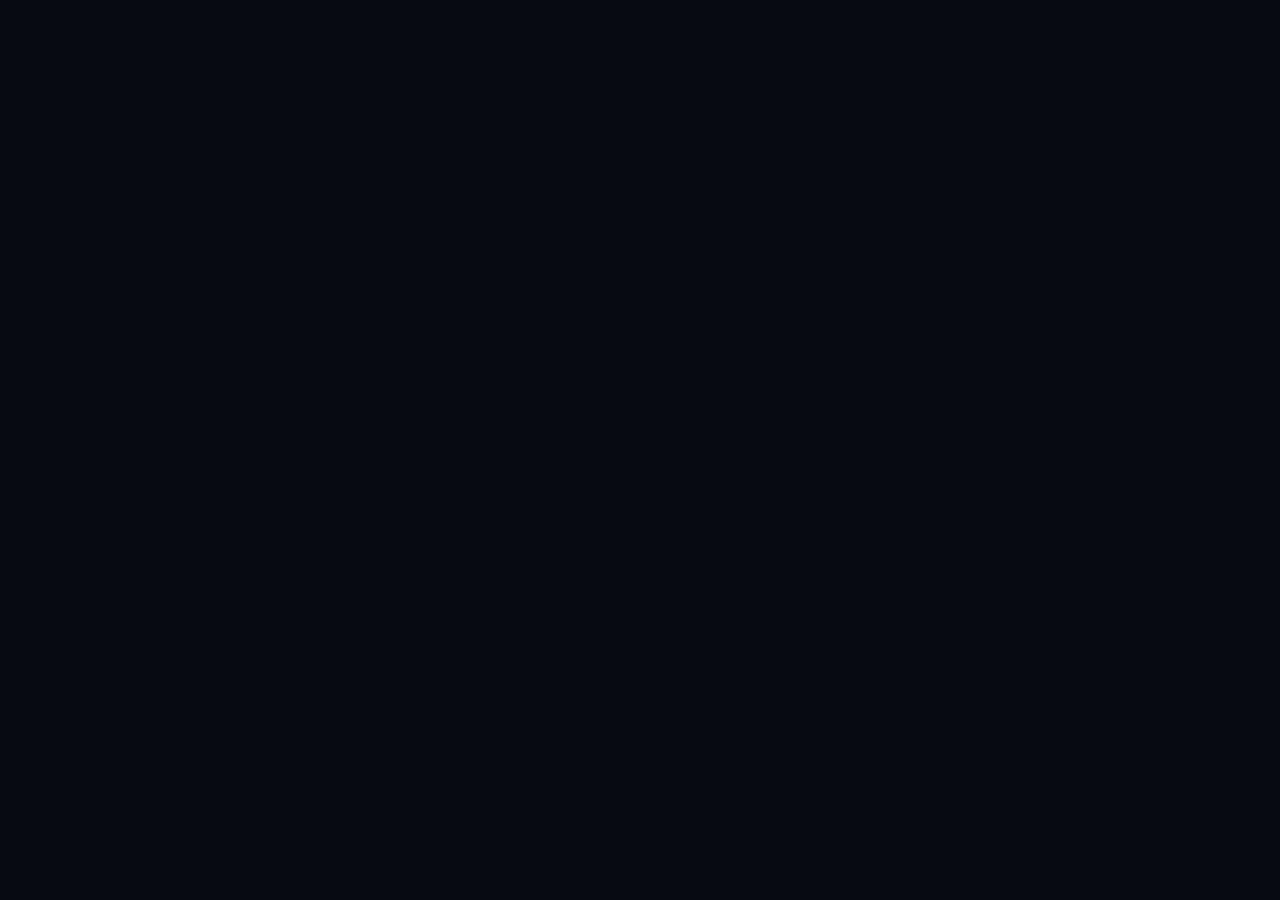
==== commit bef16616: "Update index.html" ====
--- a/index.html
+++ b/index.html
@@ -1,11 +1,11 @@
 <!doctype html>
-<html lang="ru" data-theme="light">
+<html lang="ru" data-theme="dark">
 <head>
   <meta charset="utf-8">
   <meta name="viewport" content="width=device-width, initial-scale=1">
   <title>Рамиль — Разработка сайтов, калькуляторов и Telegram-ботов для бизнеса</title>
   <meta name="description" content="Разработка продающих сайтов, интерактивных калькуляторов, квизов и Telegram-ботов для бизнеса в Стерлитамаке и по всей России. Заявки напрямую в Telegram, 0 ₽ абонплаты.">
-  <meta name="theme-color" content="#4c5bf0">
+  <meta name="theme-color" content="#090d16">
 
   <link rel="icon" type="image/svg+xml" href="favicon.svg">
   <link rel="alternate icon" href="favicon.ico">
@@ -20,7 +20,7 @@
   <meta property="og:image" content="https://ramil-tools.ru/og-cover.svg">
   <meta name="twitter:card" content="summary_large_image">
   <meta name="twitter:title" content="Рамиль — Сайты, калькуляторы и Telegram-боты для бизнеса">
-  <meta name="twitter:description" content="Делаю одностраничные сайты, интерактивные калькуляторы, квизы и Telegram-боты для малого бизнеса.">
+  <meta name="twitter:description" content="Делаю одностраничные сайты, интерактивные калькуляторы, квизы и Telegram-ботов для малого бизнеса.">
   <meta name="twitter:image" content="https://ramil-tools.ru/og-cover.svg">
 
   <!-- Микроразметка Schema.org -->
@@ -43,45 +43,54 @@
   }
   </script>
 
-  <!-- Шрифты с полной поддержкой кириллицы (Onest и Inter) -->
+  <!-- Шрифты с полной поддержкой кириллицы (Onest, Inter и JetBrains Mono для тех-акцентов) -->
   <link rel="preconnect" href="https://fonts.googleapis.com">
   <link rel="preconnect" href="https://fonts.gstatic.com" crossorigin>
-  <link href="https://fonts.googleapis.com/css2?family=Inter:wght@400;500;600;700&family=Onest:wght@700;800&display=swap" rel="stylesheet">
+  <link href="https://fonts.googleapis.com/css2?family=Inter:wght@400;500;600;700&family=JetBrains+Mono:wght@500;600&family=Onest:wght@700;800&display=swap" rel="stylesheet">
 
   <style>
     :root {
-      --ink: #0f141c;
-      --mut: #525d6f;
-      --bg: #f5f7fb;
-      --card: #ffffff;
-      --subtle: #eef2f8;
-      --line: #e1e7f0;
-      --acc: #4c5bf0;
-      --acc-hover: #3b49df;
-      --acc-soft: #eef0ff;
+      --ink: #0c111d;
+      --mut: #475467;
+      --bg: #f4f6fb;
+      --card: rgba(255, 255, 255, 0.86);
+      --card-solid: #ffffff;
+      --subtle: #e9eef7;
+      --line: rgba(15, 23, 42, 0.09);
+      --line-strong: rgba(79, 70, 229, 0.35);
+      --acc: #4f46e5;
+      --acc-2: #06b6d4;
+      --acc-hover: #4338ca;
+      --acc-soft: rgba(79, 70, 229, 0.1);
       --ok: #10b981;
-      --wa: #25d366;
-      --wa-hover: #20bd5a;
-      --radius: 20px;
-      --shadow-sm: 0 2px 6px rgba(15, 20, 28, 0.03), 0 10px 24px -4px rgba(15, 20, 28, 0.05);
-      --shadow-hover: 0 20px 40px -8px rgba(76, 91, 240, 0.15), 0 6px 16px -4px rgba(15, 20, 28, 0.06);
+      --wa: #22c55e;
+      --wa-hover: #16a34a;
+      --radius: 22px;
+      --spotlight: rgba(79, 70, 229, 0.09);
+      --shadow-sm: 0 4px 20px -2px rgba(15, 23, 42, 0.05), 0 1px 3px rgba(15, 23, 42, 0.03);
+      --shadow-hover: 0 24px 48px -12px rgba(79, 70, 229, 0.18), 0 8px 20px -6px rgba(15, 23, 42, 0.06);
       --font-sans: "Inter", system-ui, -apple-system, "Segoe UI", Roboto, Arial, sans-serif;
-      --font-display: "Onest", "Inter", system-ui, -apple-system, "Segoe UI", Roboto, sans-serif;
+      --font-display: "Onest", "Inter", system-ui, -apple-system, sans-serif;
+      --font-mono: "JetBrains Mono", monospace;
     }
 
     [data-theme="dark"] {
-      --ink: #f3f5f8;
+      --ink: #f8fafc;
       --mut: #94a3b8;
-      --bg: #0b0f17;
-      --card: #131924;
-      --subtle: #1c2433;
-      --line: #232d3f;
-      --acc: #6370ff;
-      --acc-hover: #7b86ff;
-      --acc-soft: rgba(99, 112, 255, 0.15);
+      --bg: #070a12;
+      --card: rgba(17, 23, 38, 0.78);
+      --card-solid: #111726;
+      --subtle: #182034;
+      --line: rgba(255, 255, 255, 0.08);
+      --line-strong: rgba(99, 102, 241, 0.5);
+      --acc: #6366f1;
+      --acc-2: #22d3ee;
+      --acc-hover: #818cf8;
+      --acc-soft: rgba(99, 102, 241, 0.16);
       --ok: #34d399;
-      --shadow-sm: 0 4px 20px rgba(0, 0, 0, 0.35);
-      --shadow-hover: 0 20px 40px rgba(0, 0, 0, 0.55);
+      --spotlight: rgba(99, 102, 241, 0.16);
+      --shadow-sm: 0 8px 30px rgba(0, 0, 0, 0.45);
+      --shadow-hover: 0 24px 54px -10px rgba(99, 102, 241, 0.25), 0 12px 28px rgba(0, 0, 0, 0.65);
     }
 
     *, *::before, *::after {
@@ -102,15 +111,76 @@
       overflow-x: hidden;
       font: 16px/1.6 var(--font-sans);
       background-color: var(--bg);
-      background-image:
-        radial-gradient(at 10% 5%, rgba(76, 91, 240, 0.07) 0px, transparent 45%),
-        radial-gradient(at 90% 12%, rgba(56, 189, 248, 0.06) 0px, transparent 40%),
-        linear-gradient(to right, rgba(148, 163, 184, 0.06) 1px, transparent 1px),
-        linear-gradient(to bottom, rgba(148, 163, 184, 0.06) 1px, transparent 1px);
-      background-size: 100% 100%, 100% 100%, 44px 44px, 44px 44px;
       color: var(--ink);
       -webkit-font-smoothing: antialiased;
-      transition: background-color 0.25s ease, color 0.25s ease;
+      transition: background-color 0.35s ease, color 0.35s ease;
+      position: relative;
+    }
+
+    /* Живой анимированный фон (Aurora Mesh + Технологическая сетка) */
+    .ambient-bg {
+      position: fixed;
+      inset: 0;
+      z-index: -2;
+      overflow: hidden;
+      pointer-events: none;
+      background-image:
+        linear-gradient(to right, var(--line) 1px, transparent 1px),
+        linear-gradient(to bottom, var(--line) 1px, transparent 1px);
+      background-size: 56px 56px;
+      mask-image: radial-gradient(ellipse 90% 75% at 50% 25%, #000 50%, transparent 100%);
+      -webkit-mask-image: radial-gradient(ellipse 90% 75% at 50% 25%, #000 50%, transparent 100%);
+    }
+
+    .aurora-orb {
+      position: fixed;
+      border-radius: 50%;
+      filter: blur(95px);
+      z-index: -1;
+      pointer-events: none;
+      opacity: 0.42;
+      animation: floatOrb 18s ease-in-out infinite alternate;
+    }
+
+    [data-theme="light"] .aurora-orb {
+      opacity: 0.22;
+    }
+
+    .aurora-orb.orb-1 {
+      width: 460px;
+      height: 460px;
+      background: radial-gradient(circle, var(--acc), transparent 70%);
+      top: -120px;
+      left: max(5%, calc(50% - 540px));
+    }
+
+    .aurora-orb.orb-2 {
+      width: 420px;
+      height: 420px;
+      background: radial-gradient(circle, var(--acc-2), transparent 70%);
+      top: 120px;
+      right: max(5%, calc(50% - 540px));
+      animation-delay: -9s;
+      animation-duration: 22s;
+    }
+
+    @keyframes floatOrb {
+      0% { transform: translate(0, 0) scale(1); }
+      50% { transform: translate(35px, 25px) scale(1.08); }
+      100% { transform: translate(-25px, -20px) scale(0.95); }
+    }
+
+    /* Индикатор прогресса скролла в самом верху */
+    .scroll-progress {
+      position: fixed;
+      top: 0;
+      left: 0;
+      height: 3px;
+      width: 0%;
+      background: linear-gradient(90deg, var(--acc), var(--acc-2));
+      z-index: 100;
+      box-shadow: 0 0 12px var(--acc);
+      transition: width 0.08s linear;
     }
 
     h1, h2, h3, .logo, .price-card b, .stat-box b, .est-sum {
@@ -123,33 +193,37 @@
 
     .wrap {
       width: 100%;
-      max-width: 1080px;
+      max-width: 1100px;
       margin: 0 auto;
       padding: 0 24px;
     }
 
-    /* Шапка и навигация (с фолбэком для браузеров без color-mix) */
+    /* Парящая стеклянная шапка (Floating Glass Dock) */
     .site-header {
       position: sticky;
-      top: 0;
+      top: 12px;
       z-index: 40;
       width: 100%;
-      padding-top: max(env(safe-area-inset-top, 0px), 8px);
-      background: var(--bg);
-      background: color-mix(in srgb, var(--bg) 88%, transparent);
-      backdrop-filter: blur(16px);
-      -webkit-backdrop-filter: blur(16px);
-      border-bottom: 1px solid var(--line);
+      padding: 0 16px;
+      margin-top: 12px;
     }
 
     .nav-bar {
+      max-width: 1068px;
+      margin: 0 auto;
+      padding: 10px 18px;
+      min-height: 64px;
+      border-radius: 18px;
+      background: var(--card);
+      backdrop-filter: blur(20px) saturate(160%);
+      -webkit-backdrop-filter: blur(20px) saturate(160%);
+      border: 1px solid var(--line);
+      box-shadow: var(--shadow-sm);
       display: flex;
       align-items: center;
       justify-content: space-between;
-      min-height: 76px;
-      padding-top: 14px;
-      padding-bottom: 14px;
       gap: 12px;
+      transition: border-color 0.25s ease, box-shadow 0.25s ease;
     }
 
     .logo {
@@ -168,28 +242,47 @@
       width: 10px;
       height: 10px;
       border-radius: 50%;
-      background: var(--acc);
-      box-shadow: 0 0 0 4px var(--acc-soft);
+      background: linear-gradient(135deg, var(--acc), var(--acc-2));
+      box-shadow: 0 0 12px var(--acc);
       flex-shrink: 0;
+      position: relative;
+    }
+
+    .logo-dot::after {
+      content: "";
+      position: absolute;
+      inset: -4px;
+      border-radius: 50%;
+      border: 1.5px solid var(--acc);
+      opacity: 0.5;
+      animation: pulseRing 2.4s cubic-bezier(0.22, 1, 0.36, 1) infinite;
+    }
+
+    @keyframes pulseRing {
+      0% { transform: scale(0.8); opacity: 0.8; }
+      100% { transform: scale(2); opacity: 0; }
     }
 
     .nav-links {
       display: flex;
       flex-wrap: wrap;
-      gap: 18px;
-      font-size: 14px;
+      gap: 6px;
+      font-size: 13.5px;
       font-weight: 600;
       color: var(--mut);
     }
 
     .nav-links a {
       text-decoration: none;
-      transition: color 0.15s ease;
+      padding: 6px 11px;
+      border-radius: 10px;
+      transition: color 0.18s ease, background-color 0.18s ease;
       white-space: nowrap;
     }
 
     .nav-links a:hover {
-      color: var(--acc);
+      color: var(--ink);
+      background: var(--acc-soft);
     }
 
     .nav-right {
@@ -204,92 +297,160 @@
       height: 40px;
       border-radius: 12px;
       border: 1px solid var(--line);
-      background: var(--card);
+      background: var(--subtle);
       color: var(--ink);
       cursor: pointer;
       font-size: 16px;
       display: inline-flex;
       align-items: center;
       justify-content: center;
-      transition: border-color 0.15s ease, transform 0.15s ease;
+      transition: border-color 0.2s ease, transform 0.2s ease, background 0.2s ease;
     }
 
     .theme-toggle:hover {
       border-color: var(--acc);
-      transform: translateY(-1px);
-    }
-
-    /* Кнопки */
+      transform: rotate(12deg) scale(1.05);
+    }
+
+    /* Кнопки с бликом */
     .btn {
+      position: relative;
+      overflow: hidden;
       display: inline-flex;
       align-items: center;
       justify-content: center;
       gap: 8px;
-      padding: 12px 20px;
-      border-radius: 12px;
-      background: var(--acc);
+      padding: 13px 22px;
+      border-radius: 13px;
+      background: linear-gradient(135deg, var(--acc), #4338ca);
       color: #fff;
       text-decoration: none;
       font-weight: 700;
       font-size: 14.5px;
-      border: 1.5px solid var(--acc);
+      border: 1px solid rgba(255, 255, 255, 0.16);
       cursor: pointer;
       white-space: nowrap;
-      transition: transform 0.15s ease, background 0.15s ease, box-shadow 0.15s ease, opacity 0.15s ease;
+      box-shadow: 0 4px 15px rgba(79, 70, 229, 0.3);
+      transition: transform 0.2s cubic-bezier(0.22, 1, 0.36, 1), box-shadow 0.2s ease, opacity 0.2s ease;
       font-family: inherit;
       text-align: center;
     }
 
+    .btn::before {
+      content: "";
+      position: absolute;
+      top: 0;
+      left: -100%;
+      width: 60%;
+      height: 100%;
+      background: linear-gradient(90deg, transparent, rgba(255, 255, 255, 0.28), transparent);
+      transform: skewX(-20deg);
+      transition: left 0.65s ease;
+      pointer-events: none;
+    }
+
+    .btn:hover:not(:disabled)::before {
+      left: 140%;
+    }
+
     .btn:hover:not(:disabled) {
-      background: var(--acc-hover);
-      border-color: var(--acc-hover);
       transform: translateY(-2px);
-      box-shadow: 0 8px 20px rgba(76, 91, 240, 0.28);
+      box-shadow: 0 12px 28px rgba(79, 70, 229, 0.45);
+    }
+
+    .btn:active:not(:disabled) {
+      transform: translateY(0);
     }
 
     .btn:disabled {
-      opacity: 0.55;
+      opacity: 0.5;
       cursor: not-allowed;
-      transform: none;
       box-shadow: none;
     }
 
     .btn.alt {
       background: var(--card);
       color: var(--ink);
-      border: 1.5px solid var(--line);
+      border: 1px solid var(--line);
+      box-shadow: var(--shadow-sm);
     }
 
     .btn.alt:hover:not(:disabled) {
-      background: var(--card);
       border-color: var(--acc);
       color: var(--acc);
-      box-shadow: var(--shadow-sm);
+      box-shadow: var(--shadow-hover);
     }
 
     .btn.sm {
       padding: 9px 16px;
-      font-size: 14px;
-      border-radius: 12px;
+      font-size: 13.5px;
+      border-radius: 11px;
     }
 
     .btn.btn-wa {
-      background: var(--wa);
-      border-color: var(--wa);
-      color: #ffffff;
+      background: linear-gradient(135deg, #22c55e, #16a34a);
+      box-shadow: 0 4px 15px rgba(34, 197, 94, 0.28);
     }
 
     .btn.btn-wa:hover:not(:disabled) {
-      background: var(--wa-hover);
-      border-color: var(--wa-hover);
-      box-shadow: 0 8px 20px rgba(37, 211, 102, 0.32);
+      box-shadow: 0 12px 26px rgba(34, 197, 94, 0.42);
+    }
+
+    /* Эффект интерактивной подсветки карточек за курсором (Spotlight) */
+    .spotlight-card {
+      position: relative;
+      background: var(--card);
+      backdrop-filter: blur(14px);
+      -webkit-backdrop-filter: blur(14px);
+      border: 1px solid var(--line);
+      border-radius: var(--radius);
+      box-shadow: var(--shadow-sm);
+      overflow: hidden;
+      transition: transform 0.3s cubic-bezier(0.22, 1, 0.36, 1), border-color 0.3s ease, box-shadow 0.3s ease;
+    }
+
+    .spotlight-card::after {
+      content: "";
+      position: absolute;
+      inset: 0;
+      border-radius: inherit;
+      background: radial-gradient(
+        480px circle at var(--mouse-x, -500px) var(--mouse-y, -500px),
+        var(--spotlight),
+        transparent 40%
+      );
+      pointer-events: none;
+      z-index: 1;
+      opacity: 0;
+      transition: opacity 0.3s ease;
+    }
+
+    .spotlight-card:hover::after {
+      opacity: 1;
+    }
+
+    .spotlight-card > * {
+      position: relative;
+      z-index: 2;
+    }
+
+    /* Анимация появления блоков при скролле (Scroll Reveal) */
+    .reveal {
+      opacity: 0;
+      transform: translateY(24px);
+      transition: opacity 0.65s cubic-bezier(0.22, 1, 0.36, 1), transform 0.65s cubic-bezier(0.22, 1, 0.36, 1);
+    }
+
+    .reveal.visible {
+      opacity: 1;
+      transform: translateY(0);
     }
 
     /* 1. Первый экран (Hero) */
     .hero {
-      padding: 48px 0 36px;
+      padding: 44px 0 36px;
       display: grid;
-      grid-template-columns: 1.3fr 0.9fr;
+      grid-template-columns: 1.32fr 0.88fr;
       gap: 28px;
       align-items: stretch;
     }
@@ -305,15 +466,15 @@
     .geo-tag {
       display: inline-flex;
       align-items: center;
-      gap: 6px;
-      padding: 6px 12px;
-      border-radius: 10px;
+      gap: 8px;
+      padding: 6px 13px;
+      border-radius: 99px;
       background: var(--card);
       border: 1px solid var(--line);
       color: var(--mut);
       font-size: clamp(11px, 3.1vw, 13px);
       font-weight: 600;
-      margin-bottom: 16px;
+      margin-bottom: 18px;
       box-shadow: var(--shadow-sm);
       max-width: 100%;
       white-space: nowrap;
@@ -322,32 +483,36 @@
     }
 
     .geo-tag svg {
-      width: 14px;
-      height: 14px;
-      color: var(--acc);
+      width: 15px;
+      height: 15px;
+      color: var(--acc-2);
       flex-shrink: 0;
     }
 
     .hero h1 {
-      font-size: clamp(26px, 4.4vw, 44px);
-      line-height: 1.1;
-      letter-spacing: -0.03em;
-      margin: 0 0 14px;
+      font-size: clamp(27px, 4.4vw, 46px);
+      line-height: 1.08;
+      letter-spacing: -0.035em;
+      margin: 0 0 16px;
       word-wrap: break-word;
+      background: linear-gradient(135deg, var(--ink) 45%, var(--acc) 85%, var(--acc-2) 100%);
+      -webkit-background-clip: text;
+      -webkit-text-fill-color: transparent;
+      background-clip: text;
     }
 
     .hero p.lead {
       font-size: 16.5px;
       color: var(--mut);
       max-width: 600px;
-      margin: 0 0 22px;
+      margin: 0 0 24px;
     }
 
     .hero-actions {
       display: flex;
       flex-wrap: wrap;
-      gap: 10px;
-      margin-bottom: 16px;
+      gap: 12px;
+      margin-bottom: 18px;
       width: 100%;
     }
 
@@ -376,13 +541,13 @@
       justify-content: center;
       overflow: hidden;
       box-shadow: var(--shadow-sm);
-      transition: transform 0.15s ease, box-shadow 0.15s ease;
+      transition: transform 0.2s cubic-bezier(0.22, 1, 0.36, 1), box-shadow 0.2s ease;
       text-decoration: none;
       flex-shrink: 0;
     }
 
     .social-icon-link:hover {
-      transform: translateY(-2px);
+      transform: translateY(-3px) scale(1.05);
       box-shadow: var(--shadow-hover);
     }
 
@@ -395,8 +560,8 @@
     .hero-guarantees {
       display: flex;
       flex-wrap: wrap;
-      gap: 8px 12px;
-      font-size: 13px;
+      gap: 8px 10px;
+      font-size: 12.5px;
       font-weight: 600;
       color: var(--mut);
     }
@@ -405,31 +570,32 @@
       display: inline-flex;
       align-items: center;
       gap: 6px;
-      padding: 6px 12px;
+      padding: 6px 13px;
       background: var(--card);
       border: 1px solid var(--line);
       border-radius: 99px;
-      box-shadow: 0 1px 3px rgba(15, 20, 28, 0.03);
+      box-shadow: var(--shadow-sm);
+      transition: border-color 0.2s ease, transform 0.2s ease;
+    }
+
+    .hero-guarantees span:hover {
+      border-color: var(--line-strong);
+      transform: translateY(-1px);
     }
 
     .hero-guarantees span::before {
-      content: "✓ ";
-      color: var(--acc);
+      content: "✦";
+      color: var(--acc-2);
       font-weight: 800;
     }
 
+    /* Карточка профиля справа */
     .hero-card {
-      background: var(--card);
-      border: 1px solid var(--line);
-      border-radius: var(--radius);
       padding: 26px;
-      box-shadow: var(--shadow-sm);
       display: flex;
       flex-direction: column;
       justify-content: space-between;
       gap: 16px;
-      position: relative;
-      overflow: hidden;
       min-width: 0;
     }
 
@@ -439,33 +605,43 @@
       top: 0;
       left: 0;
       right: 0;
-      height: 4px;
-      background: linear-gradient(90deg, var(--acc), #38bdf8);
+      height: 3px;
+      background: linear-gradient(90deg, var(--acc), var(--acc-2), var(--acc));
+      background-size: 200% 100%;
+      animation: gradientShift 4s linear infinite;
+      z-index: 3;
+    }
+
+    @keyframes gradientShift {
+      0% { background-position: 0% 50%; }
+      100% { background-position: 200% 50%; }
     }
 
     .profile-top {
       display: flex;
       align-items: center;
-      gap: 16px;
+      gap: 18px;
       min-width: 0;
     }
 
     .avatar-wrap {
       position: relative;
-      width: 84px;
-      height: 84px;
+      width: 88px;
+      height: 88px;
       flex-shrink: 0;
+      padding: 3px;
+      border-radius: 24px;
+      background: linear-gradient(135deg, var(--acc), var(--acc-2));
+      box-shadow: 0 10px 25px rgba(79, 70, 229, 0.35);
     }
 
     .avatar {
-      width: 84px;
-      height: 84px;
-      border-radius: 22px;
+      width: 100%;
+      height: 100%;
+      border-radius: 21px;
       object-fit: cover;
-      object-position: center 20%;
-      background: linear-gradient(135deg, var(--acc), #2563eb);
-      border: 2px solid var(--acc);
-      box-shadow: 0 8px 20px rgba(76, 91, 240, 0.25);
+      object-position: center 18%;
+      background: var(--card-solid);
       display: block;
     }
 
@@ -477,22 +653,34 @@
       height: 18px;
       border-radius: 50%;
       background: var(--ok);
-      border: 3px solid var(--card);
-      box-shadow: 0 0 0 2px rgba(16, 185, 129, 0.25);
+      border: 3px solid var(--card-solid);
+      z-index: 4;
+    }
+
+    .status-dot::after {
+      content: "";
+      position: absolute;
+      inset: -4px;
+      border-radius: 50%;
+      border: 2px solid var(--ok);
+      animation: pulseRing 2s infinite;
     }
 
     .profile-top h2 {
-      margin: 0 0 5px;
-      font-size: 21px;
+      margin: 0 0 6px;
+      font-size: 22px;
+      letter-spacing: -0.02em;
     }
 
     .profile-badge {
-      font-size: 12.5px;
-      font-weight: 700;
-      color: var(--acc);
+      font-family: var(--font-mono);
+      font-size: 11.5px;
+      font-weight: 600;
+      color: var(--acc-2);
       background: var(--acc-soft);
+      border: 1px solid var(--line-strong);
       padding: 4px 10px;
-      border-radius: 7px;
+      border-radius: 8px;
       display: inline-block;
     }
 
@@ -512,15 +700,25 @@
 
     .stat-box {
       background: var(--subtle);
-      border-radius: 12px;
+      border: 1px solid var(--line);
+      border-radius: 14px;
       padding: 12px 14px;
       min-width: 0;
+      transition: transform 0.2s ease, border-color 0.2s ease;
+    }
+
+    .stat-box:hover {
+      transform: translateY(-2px);
+      border-color: var(--line-strong);
     }
 
     .stat-box b {
       display: block;
-      font-size: 20px;
-      color: var(--acc);
+      font-size: 21px;
+      background: linear-gradient(90deg, var(--acc), var(--acc-2));
+      -webkit-background-clip: text;
+      -webkit-text-fill-color: transparent;
+      background-clip: text;
     }
 
     .stat-box small {
@@ -532,8 +730,8 @@
 
     /* Секции */
     section {
-      padding: 36px 0;
-      scroll-margin-top: 84px;
+      padding: 40px 0;
+      scroll-margin-top: 92px;
     }
 
     .sec-head {
@@ -542,7 +740,7 @@
       justify-content: space-between;
       align-items: flex-end;
       gap: 16px;
-      margin-bottom: 22px;
+      margin-bottom: 24px;
     }
 
     .sec-head > div {
@@ -550,22 +748,23 @@
     }
 
     .sec-head h2 {
-      font-size: clamp(22px, 3.5vw, 31px);
+      font-size: clamp(22px, 3.5vw, 32px);
       letter-spacing: -0.03em;
       margin: 0;
       position: relative;
-      padding-left: 14px;
+      padding-left: 16px;
     }
 
     .sec-head h2::before {
       content: "";
       position: absolute;
       left: 0;
-      top: 0.16em;
-      bottom: 0.16em;
-      width: 4px;
+      top: 0.14em;
+      bottom: 0.14em;
+      width: 5px;
       border-radius: 4px;
-      background: var(--acc);
+      background: linear-gradient(180deg, var(--acc), var(--acc-2));
+      box-shadow: 0 0 10px var(--acc);
     }
 
     .sec-head p {
@@ -574,16 +773,12 @@
       max-width: 640px;
     }
 
-    /* 2. Как приходят заявки в Telegram */
+    /* 2. Как приходят заявки в Telegram (С ЖИВОЙ АНИМАЦИЕЙ СООБЩЕНИЯ) */
     .tg-showcase {
-      background: var(--card);
-      border: 1px solid var(--line);
-      border-radius: var(--radius);
-      padding: 28px;
-      box-shadow: var(--shadow-sm);
+      padding: 30px;
       display: grid;
       grid-template-columns: 1.15fr 1fr;
-      gap: 24px;
+      gap: 26px;
       align-items: center;
     }
 
@@ -594,6 +789,7 @@
     .tg-showcase h2 {
       margin: 0 0 10px;
       font-size: clamp(21px, 3.2vw, 28px);
+      letter-spacing: -0.02em;
     }
 
     .tg-showcase-desc {
@@ -610,14 +806,18 @@
       display: flex;
       gap: 14px;
       align-items: flex-start;
+      padding: 12px 14px;
+      border-radius: 14px;
+      background: var(--subtle);
+      border: 1px solid var(--line);
     }
 
     .tg-icon {
       width: 32px;
       height: 32px;
-      border-radius: 9px;
-      background: var(--acc-soft);
-      color: var(--acc);
+      border-radius: 10px;
+      background: linear-gradient(135deg, var(--acc), var(--acc-2));
+      color: #ffffff;
       font-weight: 800;
       font-size: 14px;
       display: inline-flex;
@@ -625,18 +825,21 @@
       justify-content: center;
       flex-shrink: 0;
       margin-top: 2px;
+      box-shadow: 0 4px 12px rgba(79, 70, 229, 0.3);
     }
 
     .tg-mock {
-      background: #17212b;
+      background: #0e1621;
       color: #f5f5f5;
-      border-radius: 18px;
+      border-radius: 20px;
       padding: 18px;
       font-size: 14px;
-      box-shadow: 0 14px 32px rgba(15, 20, 28, 0.2);
-      border: 1px solid #2b3847;
+      box-shadow: 0 20px 44px rgba(0, 0, 0, 0.38);
+      border: 1px solid rgba(255, 255, 255, 0.1);
       min-width: 0;
       max-width: 100%;
+      position: relative;
+      overflow: hidden;
     }
 
     .tg-mock-head {
@@ -644,37 +847,112 @@
       align-items: center;
       justify-content: space-between;
       padding-bottom: 12px;
-      margin-bottom: 12px;
-      border-bottom: 1px solid rgba(255, 255, 255, 0.1);
+      margin-bottom: 14px;
+      border-bottom: 1px solid rgba(255, 255, 255, 0.08);
       font-weight: 700;
       font-size: 13.5px;
-      color: #cbd5e1;
+      color: #e2e8f0;
+    }
+
+    .tg-bot-info {
+      display: flex;
+      align-items: center;
+      gap: 9px;
+    }
+
+    .tg-bot-dot {
+      width: 9px;
+      height: 9px;
+      border-radius: 50%;
+      background: #38bdf8;
+      box-shadow: 0 0 8px #38bdf8;
     }
 
     .tg-mock-tag {
-      font-size: 11.5px;
+      font-family: var(--font-mono);
+      font-size: 11px;
       font-weight: 600;
+      color: #38bdf8;
+      background: rgba(56, 189, 248, 0.12);
+      border: 1px solid rgba(56, 189, 248, 0.25);
+      padding: 4px 9px;
+      border-radius: 8px;
+      cursor: pointer;
+      transition: background 0.2s ease, transform 0.15s ease;
+    }
+
+    .tg-mock-tag:hover {
+      background: rgba(56, 189, 248, 0.22);
+      transform: scale(1.03);
+    }
+
+    /* Индикатор «Бот печатает...» */
+    .tg-typing {
+      display: none;
+      align-items: center;
+      gap: 6px;
+      font-size: 12.5px;
       color: #94a3b8;
-      background: rgba(255, 255, 255, 0.07);
-      padding: 3px 8px;
-      border-radius: 6px;
+      padding: 8px 12px;
+      margin-bottom: 8px;
+    }
+
+    .tg-typing.active {
+      display: inline-flex;
+    }
+
+    .typing-dots span {
+      display: inline-block;
+      width: 5px;
+      height: 5px;
+      border-radius: 50%;
+      background: #38bdf8;
+      margin-right: 3px;
+      animation: blinkDot 1.2s infinite;
+    }
+
+    .typing-dots span:nth-child(2) { animation-delay: 0.2s; }
+    .typing-dots span:nth-child(3) { animation-delay: 0.4s; }
+
+    @keyframes blinkDot {
+      0%, 80%, 100% { opacity: 0.25; transform: scale(0.8); }
+      40% { opacity: 1; transform: scale(1.2); }
     }
 
     .tg-bubble {
-      background: #2b5278;
-      border-radius: 14px 14px 14px 4px;
-      padding: 14px 16px;
-      line-height: 1.55;
+      background: linear-gradient(145deg, #2b5278, #1e3c58);
+      border: 1px solid rgba(147, 197, 253, 0.2);
+      border-radius: 16px 16px 16px 4px;
+      padding: 15px 17px;
+      line-height: 1.58;
       word-break: break-word;
       overflow-wrap: anywhere;
+      transform-origin: bottom left;
+      animation: bubblePop 0.55s cubic-bezier(0.22, 1, 0.36, 1);
+      position: relative;
+    }
+
+    @keyframes bubblePop {
+      0% { opacity: 0; transform: translateY(14px) scale(0.94); }
+      100% { opacity: 1; transform: translateY(0) scale(1); }
     }
 
     .tg-bubble-title {
       font-weight: 700;
       color: #ffffff;
       margin-bottom: 8px;
-      padding-bottom: 6px;
+      padding-bottom: 7px;
       border-bottom: 1px solid rgba(255, 255, 255, 0.14);
+      display: flex;
+      align-items: center;
+      justify-content: space-between;
+    }
+
+    .tg-time {
+      font-family: var(--font-mono);
+      font-size: 11px;
+      color: #93c5fd;
+      font-weight: 500;
     }
 
     .tg-bubble b {
@@ -682,7 +960,7 @@
       font-weight: 600;
     }
 
-    /* 3. Портфолио */
+    /* 3. Портфолио с рамкой окна браузера */
     .filter-bar {
       display: flex;
       flex-wrap: wrap;
@@ -690,8 +968,8 @@
     }
 
     .filter-btn {
-      padding: 8px 14px;
-      border-radius: 10px;
+      padding: 8px 15px;
+      border-radius: 11px;
       border: 1px solid var(--line);
       background: var(--card);
       color: var(--mut);
@@ -699,42 +977,74 @@
       font-size: 13.5px;
       font-weight: 600;
       cursor: pointer;
-      transition: 0.15s ease;
+      transition: all 0.2s ease;
     }
 
     .filter-btn:hover {
       border-color: var(--acc);
       color: var(--ink);
+      transform: translateY(-1px);
     }
 
     .filter-btn.active {
-      background: var(--acc);
+      background: linear-gradient(135deg, var(--acc), #4338ca);
       color: #fff;
-      border-color: var(--acc);
+      border-color: transparent;
+      box-shadow: 0 6px 16px rgba(79, 70, 229, 0.3);
     }
 
     .grid {
       display: grid;
-      grid-template-columns: repeat(auto-fill, minmax(min(100%, 300px), 1fr));
-      gap: 20px;
+      grid-template-columns: repeat(auto-fill, minmax(min(100%, 310px), 1fr));
+      gap: 22px;
     }
 
     .card {
-      background: var(--card);
-      border: 1px solid var(--line);
-      border-radius: var(--radius);
-      overflow: hidden;
       display: flex;
       flex-direction: column;
-      box-shadow: var(--shadow-sm);
       min-width: 0;
-      transition: transform 0.25s ease, box-shadow 0.25s ease, border-color 0.25s ease;
     }
 
     .card:hover {
       box-shadow: var(--shadow-hover);
-      transform: translateY(-5px);
-      border-color: rgba(76, 91, 240, 0.4);
+      transform: translateY(-6px);
+      border-color: var(--line-strong);
+    }
+
+    /* Верхняя панель браузера на карточках работ */
+    .browser-bar {
+      display: flex;
+      align-items: center;
+      justify-content: space-between;
+      padding: 9px 14px;
+      background: var(--subtle);
+      border-bottom: 1px solid var(--line);
+      font-family: var(--font-mono);
+      font-size: 11px;
+      color: var(--mut);
+    }
+
+    .browser-dots {
+      display: flex;
+      gap: 6px;
+    }
+
+    .browser-dots span {
+      width: 8px;
+      height: 8px;
+      border-radius: 50%;
+    }
+
+    .browser-dots span:nth-child(1) { background: #f87171; }
+    .browser-dots span:nth-child(2) { background: #fbbf24; }
+    .browser-dots span:nth-child(3) { background: #34d399; }
+
+    .browser-url {
+      opacity: 0.75;
+      overflow: hidden;
+      text-overflow: ellipsis;
+      white-space: nowrap;
+      max-width: 180px;
     }
 
     .card .thumb {
@@ -743,7 +1053,7 @@
       line-height: 0;
       overflow: hidden;
       background: var(--subtle);
-      height: 210px;
+      height: 205px;
       border-bottom: 1px solid var(--line);
     }
 
@@ -753,27 +1063,28 @@
       object-fit: cover;
       object-position: top;
       display: block;
-      transition: transform 0.45s ease;
+      transition: transform 0.55s cubic-bezier(0.22, 1, 0.36, 1);
     }
 
     .card:hover img {
-      transform: scale(1.03);
+      transform: scale(1.05);
     }
 
     .card-tag {
       position: absolute;
       top: 12px;
-      left: 12px;
-      background: rgba(255, 255, 255, 0.92);
-      background: color-mix(in srgb, var(--card) 92%, transparent);
-      backdrop-filter: blur(6px);
+      right: 12px;
+      background: var(--card);
+      backdrop-filter: blur(10px);
+      -webkit-backdrop-filter: blur(10px);
       color: var(--ink);
-      padding: 5px 10px;
-      border-radius: 8px;
-      font-size: 12px;
+      padding: 5px 11px;
+      border-radius: 9px;
+      font-size: 11.5px;
       font-weight: 700;
       line-height: 1.2;
-      border: 1px solid var(--line);
+      border: 1px solid var(--line-strong);
+      box-shadow: 0 4px 12px rgba(0, 0, 0, 0.15);
     }
 
     .card .b {
@@ -787,6 +1098,7 @@
     .card h3 {
       margin: 0;
       font-size: 18.5px;
+      letter-spacing: -0.01em;
     }
 
     .card p {
@@ -802,7 +1114,7 @@
       justify-content: space-between;
       flex-wrap: wrap;
       gap: 8px;
-      margin-top: 8px;
+      margin-top: 10px;
       padding-top: 12px;
       border-top: 1px solid var(--line);
     }
@@ -815,9 +1127,11 @@
       display: inline-flex;
       align-items: center;
       gap: 4px;
+      transition: transform 0.15s ease;
     }
 
     .card-link:hover {
+      transform: translateX(2px);
       text-decoration: underline;
       text-underline-offset: 4px;
     }
@@ -826,17 +1140,18 @@
       background: var(--subtle);
       border: 1px solid var(--line);
       color: var(--ink);
-      border-radius: 8px;
-      padding: 6px 11px;
+      border-radius: 9px;
+      padding: 7px 12px;
       font: inherit;
       font-size: 12.5px;
       font-weight: 700;
       cursor: pointer;
-      transition: 0.15s ease;
+      transition: all 0.18s ease;
     }
 
     .preview-btn:hover {
       border-color: var(--acc);
+      background: var(--acc-soft);
       color: var(--acc);
     }
 
@@ -850,22 +1165,17 @@
 
     .price-card {
       grid-column: span 2;
-      background: var(--card);
-      border: 1px solid var(--line);
-      border-radius: var(--radius);
       padding: 24px;
       display: flex;
       flex-direction: column;
       justify-content: space-between;
       gap: 14px;
-      box-shadow: var(--shadow-sm);
       min-width: 0;
-      transition: transform 0.2s ease, border-color 0.2s ease, box-shadow 0.2s ease;
     }
 
     .price-card:hover {
-      transform: translateY(-4px);
-      border-color: var(--acc);
+      transform: translateY(-5px);
+      border-color: var(--line-strong);
       box-shadow: var(--shadow-hover);
     }
 
@@ -875,18 +1185,19 @@
     }
 
     .price-card b {
-      font-size: 24px;
+      font-size: 23px;
       color: var(--acc);
       display: inline-block;
-      margin-bottom: 6px;
+      margin-bottom: 8px;
       background: var(--acc-soft);
+      border: 1px solid var(--line-strong);
       padding: 4px 12px;
-      border-radius: 9px;
+      border-radius: 10px;
     }
 
     .price-card span {
       font-weight: 700;
-      font-size: 17.5px;
+      font-size: 18px;
       display: block;
     }
 
@@ -904,28 +1215,23 @@
       display: inline-flex;
       align-items: center;
       gap: 6px;
-      padding-top: 10px;
+      padding-top: 12px;
       border-top: 1px solid var(--line);
+      transition: gap 0.2s ease;
     }
 
     .price-order-link:hover {
-      text-decoration: underline;
-      text-underline-offset: 4px;
+      gap: 10px;
     }
 
     /* 5. Интерактивный калькулятор сметы */
     .estimator-card {
-      background: var(--card);
-      border: 1px solid var(--line);
-      border-radius: var(--radius);
       padding: 28px;
-      box-shadow: var(--shadow-sm);
       display: grid;
       grid-template-columns: 1.3fr 0.9fr;
       gap: 24px;
       align-items: stretch;
       width: 100%;
-      overflow: hidden;
     }
 
     .est-options {
@@ -941,1886 +1247,8 @@
       align-items: center;
       justify-content: space-between;
       gap: 12px;
-      padding: 13px 16px;
-      border-radius: 12px;
+      padding: 14px 16px;
+      border-radius: 14px;
       border: 1px solid var(--line);
-      background: var(--bg);
-      color: var(--ink);
-      font: inherit;
-      text-align: left;
-      cursor: pointer;
-      user-select: none;
-      transition: background-color 0.15s ease, border-color 0.15s ease, transform 0.1s ease;
-      width: 100%;
-      min-width: 0;
-    }
-
-    .est-row:hover {
-      border-color: var(--acc);
-    }
-
-    .est-row.active {
-      background: var(--acc-soft);
-      border-color: var(--acc);
-    }
-
-    .est-left {
-      display: flex;
-      align-items: center;
-      gap: 12px;
-      font-weight: 600;
-      font-size: 14.5px;
-      line-height: 1.35;
-      flex: 1;
-      min-width: 0;
-    }
-
-    .est-left span:last-child {
-      word-break: break-word;
-      overflow-wrap: anywhere;
-    }
-
-    .est-box {
-      width: 20px;
-      height: 20px;
-      border-radius: 6px;
-      border: 2px solid var(--mut);
-      display: inline-flex;
-      align-items: center;
-      justify-content: center;
-      font-size: 12px;
-      font-weight: 800;
-      color: #fff;
-      flex-shrink: 0;
-      transition: background-color 0.15s ease, border-color 0.15s ease;
-    }
-
-    .est-row.active .est-box {
-      background: var(--acc);
-      border-color: var(--acc);
-    }
-
-    .est-price {
-      font-weight: 800;
-      font-size: 14.5px;
-      white-space: nowrap;
-      flex-shrink: 0;
-      color: var(--ink);
-    }
-
-    .est-total-panel {
       background: var(--subtle);
-      border: 1px solid var(--line);
-      border-radius: 16px;
-      padding: 22px;
-      display: flex;
-      flex-direction: column;
-      justify-content: space-between;
-      gap: 16px;
-      min-width: 0;
-      width: 100%;
-    }
-
-    .est-label {
-      font-size: 12.5px;
-      font-weight: 700;
-      text-transform: uppercase;
-      color: var(--mut);
-    }
-
-    .est-sum {
-      font-size: clamp(28px, 4vw, 36px);
-      font-weight: 800;
-      color: var(--acc);
-      line-height: 1.1;
-      margin: 6px 0 4px;
-    }
-
-    .est-term {
-      font-size: 13.5px;
-      color: var(--mut);
-    }
-
-    .est-input {
-      width: 100%;
-      max-width: 100%;
-      padding: 12px 14px;
-      border-radius: 10px;
-      border: 1px solid var(--line);
-      background: var(--card);
-      color: var(--ink);
-      font: inherit;
-      font-size: 16px;
-      margin-bottom: 10px;
-      transition: border-color 0.15s ease;
-    }
-
-    .est-input:focus {
-      outline: none;
-      border-color: var(--acc);
-    }
-
-    .est-btn-group {
-      display: flex;
-      flex-direction: column;
-      gap: 8px;
-    }
-
-    /* 6. Обо мне */
-    .about-grid {
-      display: grid;
-      grid-template-columns: 1fr 1fr;
-      gap: 20px;
-      align-items: stretch;
-    }
-
-    .box-card {
-      background: var(--card);
-      border: 1px solid var(--line);
-      border-radius: var(--radius);
-      padding: 26px;
-      box-shadow: var(--shadow-sm);
-      display: flex;
-      flex-direction: column;
-      min-width: 0;
-    }
-
-    .box-card h3 {
-      margin: 0 0 12px;
-      font-size: 19px;
-    }
-
-    .box-card p {
-      margin: 0 0 12px;
-      color: var(--mut);
-    }
-
-    .box-card p:last-child {
-      margin-bottom: 0;
-    }
-
-    .steps-list {
-      margin: 0;
-      padding: 0;
-      list-style: none;
-      display: grid;
-      gap: 12px;
-    }
-
-    .steps-list li {
-      display: flex;
-      gap: 12px;
-      align-items: flex-start;
-      font-size: 15px;
-      padding: 10px 12px;
-      border-radius: 12px;
-      background: var(--bg);
-    }
-
-    .step-badge {
-      width: 26px;
-      height: 26px;
-      border-radius: 8px;
-      background: var(--acc);
-      color: #fff;
-      font-weight: 800;
-      font-size: 13px;
-      display: inline-flex;
-      align-items: center;
-      justify-content: center;
-      flex-shrink: 0;
-    }
-
-    /* 7. Навыки */
-    .skills-grid {
-      display: grid;
-      grid-template-columns: repeat(4, 1fr);
-      gap: 16px;
-      align-items: stretch;
-    }
-
-    .skill-group {
-      background: var(--card);
-      border: 1px solid var(--line);
-      border-radius: var(--radius);
-      padding: 20px;
-      box-shadow: var(--shadow-sm);
-      min-width: 0;
-    }
-
-    .skill-group h3 {
-      margin: 0 0 12px;
-      font-size: 17px;
-    }
-
-    .tags {
-      display: flex;
-      flex-wrap: wrap;
-      gap: 8px;
-    }
-
-    .tag {
-      background: var(--bg);
-      border: 1px solid var(--line);
-      border-radius: 8px;
-      padding: 6px 10px;
-      font-size: 13px;
-      font-weight: 600;
-      color: var(--ink);
-    }
-
-    /* 8. Отзывы */
-    .reviews-grid {
-      display: grid;
-      grid-template-columns: repeat(3, 1fr);
-      gap: 18px;
-    }
-
-    .review-card {
-      background: var(--card);
-      border: 1px solid var(--line);
-      border-radius: var(--radius);
-      padding: 24px;
-      display: flex;
-      flex-direction: column;
-      justify-content: space-between;
-      gap: 14px;
-      box-shadow: var(--shadow-sm);
-    }
-
-    .review-stars {
-      color: #f59e0b;
-      font-size: 16px;
-      letter-spacing: 2px;
-    }
-
-    .review-card p {
-      margin: 0;
-      color: var(--mut);
-      font-size: 14.5px;
-      line-height: 1.55;
-    }
-
-    .review-author {
-      display: flex;
-      align-items: center;
-      gap: 12px;
-      padding-top: 14px;
-      border-top: 1px solid var(--line);
-    }
-
-    .review-avatar {
-      width: 42px;
-      height: 42px;
-      border-radius: 12px;
-      background: var(--acc-soft);
-      color: var(--acc);
-      font-weight: 800;
-      display: flex;
-      align-items: center;
-      justify-content: center;
-      font-size: 15px;
-      flex-shrink: 0;
-    }
-
-    .review-info b {
-      display: block;
-      font-size: 14.5px;
-    }
-
-    .review-info small {
-      color: var(--mut);
-      font-size: 12.5px;
-    }
-
-    /* 9. FAQ (Частые вопросы) */
-    .faq-list {
-      display: grid;
-      grid-template-columns: 1fr 1fr;
-      gap: 14px;
-      align-items: start;
-    }
-
-    .faq-item {
-      background: var(--card);
-      border: 1px solid var(--line);
-      border-radius: 16px;
-      padding: 16px 20px;
-      box-shadow: var(--shadow-sm);
-      transition: border-color 0.15s ease;
-    }
-
-    .faq-item[open] {
-      border-color: var(--acc);
-    }
-
-    .faq-item summary {
-      font-weight: 700;
-      font-size: 15.5px;
-      cursor: pointer;
-      list-style: none;
-      display: flex;
-      align-items: center;
-      justify-content: space-between;
-      gap: 12px;
-    }
-
-    .faq-item summary::-webkit-details-marker {
-      display: none;
-    }
-
-    .faq-item summary::after {
-      content: "+";
-      font-size: 20px;
-      font-weight: 700;
-      color: var(--acc);
-      flex-shrink: 0;
-      transition: transform 0.2s ease;
-    }
-
-    .faq-item[open] summary::after {
-      transform: rotate(45deg);
-    }
-
-    .faq-item p {
-      margin: 10px 0 0;
-      color: var(--mut);
-      font-size: 14.5px;
-      line-height: 1.55;
-      padding-top: 10px;
-      border-top: 1px solid var(--line);
-    }
-
-    /* 10. Контакты */
-    .contact-box {
-      background: var(--card);
-      border: 1px solid var(--line);
-      border-radius: 24px;
-      padding: 28px;
-      box-shadow: var(--shadow-sm);
-      position: relative;
-      overflow: hidden;
-    }
-
-    .contact-box::before {
-      content: "";
-      position: absolute;
-      top: 0;
-      left: 0;
-      right: 0;
-      height: 4px;
-      background: linear-gradient(90deg, var(--acc), #38bdf8, var(--acc));
-    }
-
-    .contact-cards {
-      display: grid;
-      grid-template-columns: repeat(2, 1fr);
-      gap: 12px;
-    }
-
-    .contact-item {
-      display: flex;
-      align-items: center;
-      justify-content: space-between;
-      gap: 12px;
-      padding: 14px 18px;
-      border-radius: 14px;
-      background: var(--bg);
-      border: 1px solid var(--line);
-      text-decoration: none;
-      min-width: 0;
-      cursor: pointer;
-      transition: border-color 0.18s ease, transform 0.18s ease, background 0.18s ease, box-shadow 0.18s ease;
-    }
-
-    .contact-item.full-row {
-      grid-column: 1 / -1;
-    }
-
-    .contact-item:hover {
-      border-color: var(--acc);
-      background: var(--card);
-      transform: translateY(-2px);
-      box-shadow: var(--shadow-sm);
-    }
-
-    .contact-item-left {
-      display: flex;
-      align-items: center;
-      gap: 12px;
-      min-width: 0;
-    }
-
-    .contact-brand-icon {
-      width: 40px;
-      height: 40px;
-      border-radius: 11px;
-      display: flex;
-      align-items: center;
-      justify-content: center;
-      flex-shrink: 0;
-      box-shadow: 0 4px 10px rgba(0, 0, 0, 0.08);
-    }
-
-    .contact-brand-icon svg {
-      width: 22px;
-      height: 22px;
-      display: block;
-    }
-
-    .contact-brand-icon.tg-brand {
-      background: linear-gradient(135deg, #2aabee, #229ed9);
-      color: #ffffff;
-    }
-
-    .contact-brand-icon.wa-brand {
-      background: linear-gradient(135deg, #25d366, #1ebe57);
-      color: #ffffff;
-    }
-
-    .contact-brand-icon.max-brand {
-      background: linear-gradient(135deg, #3b82f6, #8b5cf6);
-      color: #ffffff;
-    }
-
-    .contact-brand-icon.vk-brand {
-      background: linear-gradient(135deg, #0077ff, #0056cc);
-      color: #ffffff;
-    }
-
-    .contact-brand-icon.mail-brand {
-      background: linear-gradient(135deg, var(--acc), #6366f1);
-      color: #ffffff;
-    }
-
-    .contact-text-wrap {
-      display: flex;
-      flex-direction: column;
-      min-width: 0;
-    }
-
-    .contact-name {
-      font-size: 15.5px;
-      font-weight: 700;
-      color: var(--ink);
-      letter-spacing: -0.01em;
-      white-space: nowrap;
-      overflow: hidden;
-      text-overflow: ellipsis;
-    }
-
-    .contact-sub {
-      font-size: 12.5px;
-      color: var(--mut);
-      white-space: nowrap;
-      overflow: hidden;
-      text-overflow: ellipsis;
-    }
-
-    .contact-item-arrow {
-      color: var(--acc);
-      font-weight: 700;
-      font-size: 18px;
-      line-height: 1;
-      flex-shrink: 0;
-      transition: transform 0.18s ease;
-    }
-
-    .contact-item:hover .contact-item-arrow {
-      transform: translateX(3px);
-    }
-
-    /* Модальное окно живого предпросмотра (с переключателем Мобильный / ПК) */
-    .modal-backdrop {
-      position: fixed;
-      inset: 0;
-      background: rgba(11, 15, 23, 0.75);
-      backdrop-filter: blur(6px);
-      z-index: 100;
-      display: none;
-      align-items: center;
-      justify-content: center;
-      padding: 16px;
-    }
-
-    .modal-backdrop.open {
-      display: flex;
-    }
-
-    .modal-box {
-      background: var(--card);
-      border: 1px solid var(--line);
-      border-radius: 22px;
-      width: 100%;
-      max-width: 440px;
-      height: 86vh;
-      display: flex;
-      flex-direction: column;
-      overflow: hidden;
-      box-shadow: 0 24px 60px rgba(0, 0, 0, 0.45);
-      position: relative;
-      transition: max-width 0.25s ease;
-    }
-
-    .modal-box.desktop-mode {
-      max-width: 980px;
-    }
-
-    .modal-spinner {
-      position: absolute;
-      top: 50%;
-      left: 50%;
-      transform: translate(-50%, -50%);
-      width: 42px;
-      height: 42px;
-      border: 4px solid var(--line);
-      border-top-color: var(--acc);
-      border-radius: 50%;
-      animation: modalSpin 0.75s linear infinite;
-      z-index: 5;
-      pointer-events: none;
-    }
-
-    @keyframes modalSpin {
-      to { transform: translate(-50%, -50%) rotate(360deg); }
-    }
-
-    .modal-head {
-      padding: 12px 16px;
-      border-bottom: 1px solid var(--line);
-      display: flex;
-      align-items: center;
-      justify-content: space-between;
-      gap: 10px;
-      background: var(--card);
-      z-index: 10;
-    }
-
-    .modal-head b {
-      font-size: 14.5px;
-      overflow: hidden;
-      text-overflow: ellipsis;
-      white-space: nowrap;
-    }
-
-    .modal-actions {
-      display: flex;
-      gap: 6px;
-      flex-shrink: 0;
-    }
-
-    .modal-iframe {
-      width: 100%;
-      flex: 1;
-      border: 0;
-      background: #fff;
-      position: relative;
-      z-index: 8;
-    }
-
-    /* Уведомление о копировании */
-    .toast {
-      position: fixed;
-      bottom: 24px;
-      left: 50%;
-      transform: translateX(-50%) translateY(20px);
-      background: var(--ink);
-      color: var(--bg);
-      padding: 10px 18px;
-      border-radius: 99px;
-      font-size: 13.5px;
-      font-weight: 700;
-      opacity: 0;
-      pointer-events: none;
-      transition: 0.25s ease;
-      z-index: 120;
-      max-width: 90vw;
-      text-align: center;
-      box-shadow: 0 10px 24px rgba(0,0,0,0.25);
-    }
-
-    .toast.show {
-      opacity: 1;
-      transform: translateX(-50%) translateY(0);
-    }
-
-    /* Подвал */
-    footer.site-footer {
-      margin: 36px 0 32px;
-      padding-top: 22px;
-      border-top: 1px solid var(--line);
-      color: var(--mut);
-      font-size: 14px;
-      display: flex;
-      align-items: center;
-      justify-content: space-between;
-      gap: 24px;
-    }
-
-    .footer-note {
-      max-width: 720px;
-      line-height: 1.45;
-    }
-
-    .footer-copy {
-      white-space: nowrap;
-      font-weight: 700;
-      color: var(--ink);
-    }
-
-    @media (max-width: 768px) {
-      input, select, textarea {
-        font-size: 16px !important;
-      }
-      #modalViewportBtn {
-        display: none;
-      }
-    }
-
-    @media (max-width: 920px) {
-      .hero,
-      .tg-showcase,
-      .estimator-card,
-      .reviews-grid,
-      .faq-list {
-        grid-template-columns: 1fr;
-      }
-      .skills-grid {
-        grid-template-columns: repeat(2, 1fr);
-      }
-      .price-card {
-        grid-column: span 3;
-      }
-      .price-card:nth-child(5) {
-        grid-column: span 6;
-      }
-    }
-
-    @media (max-width: 760px) {
-      .wrap {
-        padding: 0 16px;
-      }
-      section {
-        scroll-margin-top: 112px;
-      }
-      .about-grid,
-      .skills-grid,
-      .price-grid,
-      .contact-cards,
-      .reviews-grid,
-      .faq-list {
-        grid-template-columns: 1fr;
-      }
-      .contact-item.full-row,
-      .price-card,
-      .price-card:nth-child(4),
-      .price-card:nth-child(5) {
-        grid-column: span 1;
-      }
-      .nav-bar {
-        flex-wrap: wrap;
-        padding: 12px 0 8px;
-        min-height: auto;
-        gap: 10px;
-      }
-      .logo {
-        padding-left: 2px;
-        font-size: 18px;
-      }
-      .nav-links {
-        order: 3;
-        width: 100%;
-        flex-wrap: nowrap;
-        overflow-x: auto;
-        gap: 8px;
-        padding: 8px 28px 4px 2px;
-        border-top: 1px solid var(--line);
-        scrollbar-width: none;
-        -webkit-overflow-scrolling: touch;
-        mask-image: linear-gradient(to right, black 85%, transparent 100%);
-        -webkit-mask-image: linear-gradient(to right, black 85%, transparent 100%);
-      }
-      .nav-links::-webkit-scrollbar {
-        display: none;
-      }
-      .nav-links a {
-        background: var(--card);
-        border: 1px solid var(--line);
-        border-radius: 99px;
-        padding: 6px 14px;
-        font-size: 13px;
-        font-weight: 600;
-        white-space: nowrap;
-        flex-shrink: 0;
-        box-shadow: 0 1px 3px rgba(15, 20, 28, 0.04);
-      }
-      .hero {
-        padding: 20px 0 16px;
-        gap: 18px;
-      }
-      .hero h1 {
-        font-size: clamp(24px, 6.8vw, 36px);
-        line-height: 1.15;
-        margin-bottom: 12px;
-      }
-      .hero p.lead {
-        font-size: 15px;
-        line-height: 1.55;
-        margin-bottom: 18px;
-      }
-      .hero-card,
-      .box-card,
-      .contact-box,
-      .tg-showcase,
-      .estimator-card,
-      .price-card,
-      .review-card {
-        padding: 20px;
-        border-radius: 18px;
-      }
-      .filter-bar {
-        width: 100%;
-        flex-wrap: nowrap;
-        overflow-x: auto;
-        -webkit-overflow-scrolling: touch;
-        padding: 0 28px 6px 0;
-        scrollbar-width: none;
-        mask-image: linear-gradient(to right, black 88%, transparent 100%);
-        -webkit-mask-image: linear-gradient(to right, black 88%, transparent 100%);
-      }
-      .filter-bar::-webkit-scrollbar {
-        display: none;
-      }
-      .filter-btn {
-        flex-shrink: 0;
-        white-space: nowrap;
-        padding: 7px 14px;
-        font-size: 13px;
-      }
-      .card-footer {
-        display: flex;
-        gap: 8px;
-        align-items: center;
-      }
-      .card-footer .preview-btn {
-        flex: 1;
-        text-align: center;
-        padding: 9px 10px;
-        font-size: 13px;
-      }
-      .card-footer .card-link {
-        flex: 1;
-        text-align: center;
-        justify-content: center;
-        padding: 9px 10px;
-        font-size: 13px;
-        background: var(--acc-soft);
-        border-radius: 8px;
-      }
-      .est-total-panel {
-        padding: 18px;
-        border-radius: 14px;
-      }
-      .est-row {
-        padding: 12px;
-        gap: 10px;
-        border-radius: 10px;
-      }
-      .est-left {
-        font-size: 13.5px;
-        gap: 10px;
-      }
-      .est-price {
-        font-size: 13.5px;
-      }
-      .est-sum {
-        font-size: 28px;
-      }
-      #estSendBtn, #estSendWaBtn {
-        white-space: normal;
-        line-height: 1.3;
-        padding: 13px;
-        font-size: 14px;
-      }
-      footer.site-footer {
-        flex-direction: column;
-        align-items: flex-start;
-        gap: 10px;
-        margin: 28px 0 24px;
-        padding-top: 18px;
-      }
-    }
-
-    @media (max-width: 600px) {
-      .modal-backdrop {
-        padding: 0;
-        align-items: flex-end;
-      }
-      .modal-box {
-        max-width: 100%;
-        width: 100%;
-        height: 92vh;
-        border-radius: 20px 20px 0 0;
-        border-bottom: 0;
-      }
-      .modal-head {
-        padding: 14px 18px;
-      }
-    }
-
-    @media (max-width: 480px) {
-      .wrap {
-        padding: 0 14px;
-      }
-      .hero-guarantees {
-        gap: 6px 8px;
-      }
-      .hero-guarantees span {
-        font-size: 12px;
-        padding: 5px 10px;
-      }
-      .hero-actions {
-        flex-direction: column;
-        padding: 0;
-        gap: 10px;
-      }
-      .hero-actions .btn {
-        width: 100%;
-        padding: 13px 18px;
-        font-size: 14.5px;
-      }
-      .hero-stats {
-        grid-template-columns: 1fr 1fr;
-        gap: 8px;
-      }
-      .stat-box {
-        padding: 10px 12px;
-      }
-      .stat-box b {
-        font-size: 18px;
-      }
-      .stat-box small {
-        font-size: 11.5px;
-      }
-      .card .thumb {
-        height: 185px;
-      }
-    }
-  </style>
-</head>
-<body>
-
-  <!-- Навигация -->
-  <header class="site-header">
-    <div class="wrap nav-bar">
-      <a href="#" class="logo">
-        <span class="logo-dot"></span>
-        <span id="navName">Рамиль</span>
-      </a>
-      <nav class="nav-links" aria-label="Основная навигация">
-        <a href="#how-it-works">Как это работает</a>
-        <a href="#portfolio">Примеры (12)</a>
-        <a href="#services">Цены</a>
-        <a href="#calc-section">Калькулятор</a>
-        <a href="#about">Подход</a>
-        <a href="#faq">FAQ</a>
-        <a href="#contacts">Контакты</a>
-      </nav>
-      <div class="nav-right">
-        <button class="theme-toggle" id="themeBtn" type="button" title="Сменить тему" aria-label="Сменить тему">🌙</button>
-        <a class="btn sm" id="navCta" href="https://t.me/ramiltools" target="_blank" rel="noopener">Связаться</a>
-      </div>
-    </div>
-  </header>
-
-  <main class="wrap">
-    <!-- 1. Первый экран (Hero) -->
-    <section class="hero">
-      <div class="hero-main">
-        <div class="geo-tag">
-          <svg viewBox="0 0 24 24" fill="none" stroke="currentColor" stroke-width="2.2" stroke-linecap="round" stroke-linejoin="round" aria-hidden="true">
-            <path d="M20 10c0 6-8 12-8 12s-8-6-8-12a8 8 0 0 1 16 0Z"/>
-            <circle cx="12" cy="10" r="3"/>
-          </svg>
-          <span id="heroLocation">Стерлитамак • Работаю с бизнесом по всей РФ</span>
-        </div>
-        <h1 id="h1">Сайты, калькуляторы и Telegram-боты, которые приводят заявки</h1>
-        <p class="lead" id="lead">
-          Разрабатываю быстрые одностраничные сайты, интерактивные калькуляторы расчёта цены, квизы и Telegram-ботов для бизнеса в Стерлитамаке и по всей России. Фиксирую смету до старта, передаю проект без абонентской платы.
-        </p>
-        <div class="hero-actions">
-          <a class="btn" id="tg" href="https://t.me/ramiltools" target="_blank" rel="noopener">Обсудить задачу в Telegram</a>
-          <a class="btn alt" href="#portfolio">Протестировать 12 решений ↓</a>
-        </div>
-        <div class="hero-quick-links">
-          <span>Или напишите напрямую:</span>
-          <div class="social-icons">
-            <!-- Иконка Max -->
-            <a class="social-icon-link" id="contactMaxBtnHead" href="https://max.ru/u/f9LHodD0cOKUT9Qx7M8l7-z1B5b1mJChwpyNh470i044B4hqYtEhpy00MMc" target="_blank" rel="noopener" title="Написать в Max" aria-label="Написать в Max">
-              <svg viewBox="0 0 24 24" fill="none" aria-hidden="true">
-                <defs>
-                  <linearGradient id="maxGrad" x1="0%" y1="0%" x2="100%" y2="100%">
-                    <stop offset="0%" stop-color="#3b82f6"/>
-                    <stop offset="52%" stop-color="#6d28d9"/>
-                    <stop offset="100%" stop-color="#9333ea"/>
-                  </linearGradient>
-                </defs>
-                <rect width="24" height="24" rx="5.5" fill="url(#maxGrad)"/>
-                <path fill-rule="evenodd" clip-rule="evenodd" d="M12 4.7C7.97 4.7 4.7 7.82 4.7 11.68c0 2.02.88 3.84 2.28 5.12-.12.78-.42 1.68-.48 1.85-.08.22.14.42.36.33.24-.1 1.44-.65 2.28-1.15.88.35 1.84.55 2.86.55 4.03 0 7.3-3.12 7.3-6.98S16.03 4.7 12 4.7Zm0 10.68c-2.12 0-3.84-1.66-3.84-3.7s1.72-3.7 3.84-3.7 3.84 1.66 3.84 3.7-1.72 3.7-3.84 3.7Z" fill="#ffffff"/>
-              </svg>
-            </a>
-            <!-- Иконка WhatsApp -->
-            <a class="social-icon-link" id="contactWaBtnHead" href="https://wa.me/79613626062" target="_blank" rel="noopener" title="Написать в WhatsApp" aria-label="Написать в WhatsApp">
-              <svg viewBox="0 0 24 24" fill="none" aria-hidden="true">
-                <defs>
-                  <linearGradient id="waGrad" x1="50%" y1="0%" x2="50%" y2="100%">
-                    <stop offset="0%" stop-color="#5bf675"/>
-                    <stop offset="100%" stop-color="#25d366"/>
-                  </linearGradient>
-                </defs>
-                <rect width="24" height="24" rx="5.5" fill="url(#waGrad)"/>
-                <g transform="translate(1.2, 1.2)">
-                  <path d="M10.8 3.3a7.5 7.5 0 0 0-6.4 11.4l-1 3.7 3.8-1a7.5 7.5 0 1 0 3.6-14.1Z" stroke="#ffffff" stroke-width="1.75" stroke-linecap="round" stroke-linejoin="round"/>
-                  <path d="M8.4 7.6c-.16-.36-.33-.37-.48-.37h-.4c-.15 0-.4.05-.6.28-.2.23-.76.75-.76 1.83s.78 2.12.89 2.27c.11.15 1.52 2.43 3.74 3.3 1.85.73 2.23.59 2.63.55.4-.04 1.3-.53 1.48-1.04.18-.51.18-.95.13-1.04-.05-.09-.2-.15-.42-.26l-1.26-.62c-.22-.11-.37-.16-.51.09-.14.22-.58.73-.71.88-.13.15-.26.17-.47.06-.22-.11-.93-.34-1.77-1.09-.66-.58-1.1-1.3-1.23-1.52-.13-.22-.02-.34.09-.45.1-.1.22-.25.33-.38.11-.13.15-.22.22-.37.07-.15.03-.28-.02-.38-.05-.1-.48-1.18-.66-1.61Z" fill="#ffffff"/>
-                </g>
-              </svg>
-            </a>
-            <!-- Иконка ВКонтакте -->
-            <a class="social-icon-link" id="vk" href="https://vk.com/id449983999" target="_blank" rel="noopener" title="Страница ВКонтакте" aria-label="Страница ВКонтакте">
-              <svg viewBox="0 0 24 24" fill="none" aria-hidden="true">
-                <rect width="24" height="24" rx="5.5" fill="#0077FF"/>
-                <path d="M12.8 16.5c-4.5 0-7.1-3.1-7.2-8.3h2.3c.1 3.8 1.8 5.4 3.1 5.7V8.2h2.1v3.3c1.3-.1 2.6-1.6 3.1-3.3h2.1c-.4 2.1-1.8 3.6-2.8 4.2 1 .5 2.7 1.8 3.3 4.1h-2.3c-.5-1.6-1.8-2.8-3.5-3v3h-.2Z" fill="#ffffff"/>
-              </svg>
-            </a>
-          </div>
-        </div>
-        <div class="hero-guarantees">
-          <span>Без абонентской платы (0 ₽/мес)</span>
-          <span>Заявки сразу в Telegram и WhatsApp</span>
-          <span>Письменный договор</span>
-          <span>Соответствие 152-ФЗ РФ</span>
-        </div>
-      </div>
-
-      <aside class="hero-card">
-        <div class="profile-top">
-          <div class="avatar-wrap">
-            <img class="avatar" id="avatarImg" src="photo_2026-11-05_17-56-09.jpg" alt="Рамиль — Веб-разработчик">
-            <span class="status-dot" title="На связи"></span>
-          </div>
-          <div>
-            <h2 id="cardName">Рамиль</h2>
-            <span class="profile-badge">Full-stack & Автоматизация</span>
-          </div>
-        </div>
-        <p class="profile-bio">
-          Создаю быстрые веб-инструменты, которые за 30 секунд рассчитывают клиенту стоимость вашей услуги и отправляют вам готовую горячую заявку с номером телефона.
-        </p>
-        <div class="hero-stats">
-          <div class="stat-box">
-            <b>12</b>
-            <small>готовых решений под разные ниши ниже</small>
-          </div>
-          <div class="stat-box">
-            <b>3–5 дней</b>
-            <small>запуск вашего проекта под ключ</small>
-          </div>
-        </div>
-      </aside>
-    </section>
-
-    <!-- 2. Как приходят заявки -->
-    <section id="how-it-works">
-      <div class="tg-showcase">
-        <div>
-          <h2>Клиент сам считает цену — вы получаете готовую заявку в Telegram</h2>
-          <p class="tg-showcase-desc">
-            Больше не нужно тратить полдня на однотипные переписки «А сколько стоит?». Сайт сам опрашивает клиента по вашим расценкам и присылает готовую смету:
-          </p>
-          <div class="tg-benefits">
-            <div class="tg-benefit-item">
-              <span class="tg-icon">1</span>
-              <div><b>Работает 24/7 без вашего участия.</b> Клиент видит прозрачный расчёт вечером или в выходной и сразу оставляет контакт.</div>
-            </div>
-            <div class="tg-benefit-item">
-              <span class="tg-icon">2</span>
-              <div><b>Экономия от 9 000 ₽ в год на конструкторах.</b> Вы платите за разработку один раз и получаете чистый код навсегда без ежемесячных платежей Tilda или Wix.</div>
-            </div>
-          </div>
-        </div>
-
-        <div class="tg-mock" aria-label="Пример заявки в Telegram">
-          <div class="tg-mock-head">
-            <span>Бот заявок вашего сайта</span>
-            <span class="tg-mock-tag">Мгновенно в Telegram</span>
-          </div>
-          <div class="tg-bubble">
-            <div class="tg-bubble-title">🔥 Новая заявка с калькулятора</div>
-            <b>Имя:</b> Андрей<br>
-            <b>Телефон:</b> +7 (917) 000-00-00<br>
-            <b>Услуга:</b> Натяжной потолок (матовый, 24 м²)<br>
-            <b>Опции:</b> Точечные светильники ×6, скрытый карниз 3 м<br>
-            <b>Предварительный расчёт:</b> 28 400 ₽
-          </div>
-        </div>
-      </div>
-    </section>
-
-    <!-- 3. Портфолио проектов -->
-    <section id="portfolio">
-      <div class="sec-head">
-        <div>
-          <h2>Интерактивные решения в действии</h2>
-          <p>Каждый проект можно поклацать прямо здесь: нажмите «Предпросмотр» (доступен режим смартфона и ПК) или откройте на весь экран.</p>
-        </div>
-        <div class="filter-bar" id="filterBar">
-          <button class="filter-btn active" type="button" data-cat="all">Все работы</button>
-          <button class="filter-btn" type="button" data-cat="calc">Калькуляторы и квизы</button>
-          <button class="filter-btn" type="button" data-cat="site">Сайты и онлайн-меню</button>
-          <button class="filter-btn" type="button" data-cat="promo">CRM и промо-акции</button>
-        </div>
-      </div>
-
-      <div class="grid" id="projectsGrid"></div>
-    </section>
-
-    <!-- 4. Что делаю и сколько это стоит -->
-    <section id="services">
-      <div class="sec-head">
-        <div>
-          <h2>Услуги и актуальные цены</h2>
-          <p>Стоимость фиксируется до старта работ и не меняется в процессе. Нажмите на нужную услугу, чтобы обсудить детали в Telegram.</p>
-        </div>
-      </div>
-
-      <div class="price-grid" id="servicesGrid"></div>
-    </section>
-
-    <!-- 5. Интерактивный калькулятор сметы -->
-    <section id="calc-section">
-      <div class="sec-head">
-        <div>
-          <h2>Посчитайте смету вашей задачи за 20 секунд</h2>
-          <p>Отметьте нужные модули — точно такой же удобный расчёт мы можем внедрить на ваш сайт для ваших клиентов.</p>
-        </div>
-      </div>
-
-      <div class="estimator-card">
-        <div class="est-options" id="estList"></div>
-        <div class="est-total-panel">
-          <div>
-            <span class="est-label">Ориентировочная инвестиция</span>
-            <div class="est-sum" id="estSum">12 000 ₽</div>
-            <div class="est-term" id="estTerm">Ориентировочный срок: 3–5 дн.</div>
-          </div>
-          <form id="estForm" onsubmit="event.preventDefault()">
-            <input type="text" class="est-input" id="estBusiness" placeholder="Ваша ниша (например: детейлинг, ремонт, кафе)" aria-label="Ваша сфера бизнеса">
-            <div class="est-btn-group">
-              <button type="button" class="btn" style="width:100%" id="estSendBtn">Отправить расчёт в Telegram →</button>
-              <button type="button" class="btn btn-wa" style="width:100%" id="estSendWaBtn">Отправить расчёт в WhatsApp →</button>
-            </div>
-          </form>
-        </div>
-      </div>
-    </section>
-
-    <!-- 6. Раздел «Обо мне» -->
-    <section id="about">
-      <div class="sec-head">
-        <div>
-          <h2>Подход к разработке и гарантии</h2>
-          <p>Делаю ставку на высокую конверсию с мобильных телефонов, мгновенную загрузку и независимость владельца бизнеса.</p>
-        </div>
-      </div>
-
-      <div class="about-grid">
-        <div class="box-card">
-          <h3>Почему предприниматели выбирают такой формат</h3>
-          <p>
-            85% клиентов в Стерлитамаке ищут услуги со смартфона. Тяжёлые шаблонные сайты долго грузятся и запутывают посетителя, из-за чего вы теряете рекламный бюджет.
-          </p>
-          <p>
-            Я пишу чистый, лёгкий код без лишних конструкторов: страницы открываются за доли секунды даже при слабом мобильном интернете. В каждом проекте предусмотрен понятный блок конфигурации, где вы можете сами за минуту поменять цены, акции или контакты без помощи программиста.
-          </p>
-        </div>
-
-        <div class="box-card">
-          <h3>Как строится работа (4 простых шага)</h3>
-          <ol class="steps-list">
-            <li>
-              <span class="step-badge">1</span>
-              <span>Разбираем вашу задачу в мессенджере за 15 минут. Фиксируем точную стоимость и сроки в договоре.</span>
-            </li>
-            <li>
-              <span class="step-badge">2</span>
-              <span>После предоплаты 30–50% собираю рабочую версию под вашу нишу и присылаю ссылку для теста на телефоне.</span>
-            </li>
-            <li>
-              <span class="step-badge">3</span>
-              <span>Дорабатываем детали по вашим пожеланиям, настраиваем отправку заявок в ваш Telegram или WhatsApp.</span>
-            </li>
-            <li>
-              <span class="step-badge">4</span>
-              <span>После оплаты остатка передаю все исходники, помогаю привязать домен и даю инструкцию по смене цен.</span>
-            </li>
-          </ol>
-        </div>
-      </div>
-    </section>
-
-    <!-- 7. Навыки и используемые инструменты -->
-    <section id="skills">
-      <div class="sec-head">
-        <div>
-          <h2>Технологический стек</h2>
-          <p>Современная архитектура, которая обеспечивает надёжную работу без абонентской платы.</p>
-        </div>
-      </div>
-
-      <div class="skills-grid">
-        <div class="skill-group">
-          <h3>Frontend и скорость</h3>
-          <div class="tags">
-            <span class="tag">HTML5 / Семантика</span>
-            <span class="tag">CSS3 / Grid / Flex</span>
-            <span class="tag">JavaScript (ES6+)</span>
-            <span class="tag">Mobile-First UI</span>
-            <span class="tag">Schema.org SEO</span>
-          </div>
-        </div>
-
-        <div class="skill-group">
-          <h3>Конверсия и логика</h3>
-          <div class="tags">
-            <span class="tag">Интерактивные калькуляторы</span>
-            <span class="tag">Пошаговые квизы</span>
-            <span class="tag">Онлайн-запись</span>
-            <span class="tag">Мини-CRM системы</span>
-            <span class="tag">Экспорт данных CSV</span>
-          </div>
-        </div>
-
-        <div class="skill-group">
-          <h3>Боты и автоматизация</h3>
-          <div class="tags">
-            <span class="tag">Telegram Bot API</span>
-            <span class="tag">Уведомления о лидах</span>
-            <span class="tag">Фильтр отзывов / QR</span>
-            <span class="tag">Онлайн-меню с корзиной</span>
-          </div>
-        </div>
-
-        <div class="skill-group">
-          <h3>Контент и упаковка</h3>
-          <div class="tags">
-            <span class="tag">Продающие структуры</span>
-            <span class="tag">Reels / Shorts / TikTok</span>
-            <span class="tag">ВК Клипы</span>
-            <span class="tag">Динамический монтаж</span>
-          </div>
-        </div>
-      </div>
-    </section>
-
-    <!-- 8. Отзывы клиентов -->
-    <section id="reviews">
-      <div class="sec-head">
-        <div>
-          <h2>Отзывы предпринимателей</h2>
-          <p>Результаты малого бизнеса после внедрения калькуляторов, сайтов и онлайн-меню.</p>
-        </div>
-      </div>
-
-      <div class="reviews-grid">
-        <div class="review-card">
-          <div class="review-stars">★★★★★</div>
-          <p>«Заказывали калькулятор для клининга. Окупился в первую же неделю: клиенты перестали писать пустые сообщения "а сколько стоит", сразу выбирают площадь и присылают готовую смету в Telegram. Спасибо Рамилю за быструю работу!»</p>
-          <div class="review-author">
-            <div class="review-avatar">АК</div>
-            <div class="review-info">
-              <b>Алексей К.</b>
-              <small>Клининговая служба, Стерлитамак</small>
-            </div>
-          </div>
-        </div>
-
-        <div class="review-card">
-          <div class="review-stars">★★★★★</div>
-          <p>«Сделал сайт-квиз по натяжным потолкам за 4 дня под ключ, всё идеально работает с телефона. Всё чётко по договору и фиксированной цене, без навязывания платных подписок на конструкторы.»</p>
-          <div class="review-author">
-            <div class="review-avatar">ДМ</div>
-            <div class="review-info">
-              <b>Данил М.</b>
-              <small>Монтаж натяжных потолков</small>
-            </div>
-          </div>
-        </div>
-
-        <div class="review-card">
-          <div class="review-stars">★★★★★</div>
-          <p>«Очень довольны онлайн-меню для кофейни. Гости сканируют QR-код на столике, собирают корзину и заказ падает бариста в рабочий чат. Быстро, удобно и 0 рублей абонплаты!»</p>
-          <div class="review-author">
-            <div class="review-avatar">АР</div>
-            <div class="review-info">
-              <b>Алина Р.</b>
-              <small>Владелица кофейни</small>
-            </div>
-          </div>
-        </div>
-      </div>
-    </section>
-
-    <!-- 9. Частые вопросы (FAQ) -->
-    <section id="faq">
-      <div class="sec-head">
-        <div>
-          <h2>Частые вопросы перед стартом</h2>
-          <p>Коротко о том, как устроена оплата, поддержка и размещение готового сайта в интернете.</p>
-        </div>
-      </div>
-
-      <div class="faq-list">
-        <details class="faq-item">
-          <summary>Действительно ли нет абонентской платы?</summary>
-          <p>Да. Я не использую платные конструкторы вроде Tilda, где нужно платить по 750–1500 ₽ каждый месяц. Вы оплачиваете разработку один раз и получаете все исходные файлы. Единственный возможный расход — красивое доменное имя (.ru) около 200–500 ₽ раз в год.</p>
-        </details>
-
-        <details class="faq-item">
-          <summary>Смогу ли я сам поменять цены или телефон на сайте?</summary>
-          <p>Конечно. Вверху каждого файла вынесен понятный блок настроек (CONFIG), где все цены, названия услуг и контакты написаны обычным русским текстом. Плюс я записываю короткую памятку.</p>
-        </details>
-
-        <details class="faq-item">
-          <summary>Поможете ли вы выложить сайт в интернет и подключить домен?</summary>
-          <p>Да, я полностью помогаю с публикацией проекта на бесплатный быстрый хостинг, подключением SSL-сертификата безопасности (https) и привязкой вашего домена.</p>
-        </details>
-
-        <details class="faq-item">
-          <summary>Что если у меня нет готовых текстов и фотографий?</summary>
-          <p>Не проблема. Я сам составлю продающую структуру и тексты под вашу нишу на основе 3–5 вопросов о вашем бизнесе, а также подберу качественную графику и иконки.</p>
-        </details>
-      </div>
-    </section>
-
-    <!-- 10. Контакты -->
-    <section id="contacts">
-      <div class="sec-head">
-        <div>
-          <h2>Связаться со мной</h2>
-          <p>Напишите в удобный мессенджер — разберём вашу задачу, предложу подходящее решение и назову точную стоимость.</p>
-        </div>
-      </div>
-
-      <div class="contact-box">
-        <div class="contact-cards">
-          <a class="contact-item" id="contactTgRow" href="https://t.me/ramiltools" target="_blank" rel="noopener">
-            <div class="contact-item-left">
-              <div class="contact-brand-icon tg-brand">
-                <svg viewBox="0 0 24 24" fill="none" stroke="#ffffff" stroke-width="2.2" stroke-linecap="round" stroke-linejoin="round" aria-hidden="true">
-                  <path d="m22 2-7 20-4-9-9-4Z"/>
-                  <path d="M22 2 11 13"/>
-                </svg>
-              </div>
-              <div class="contact-text-wrap">
-                <span class="contact-name" id="contactTgLabel">Telegram</span>
-                <span class="contact-sub">@ramiltools • Отвечаю быстрее всего</span>
-              </div>
-            </div>
-            <span class="contact-item-arrow">→</span>
-          </a>
-
-          <a class="contact-item" id="contactWaRow" href="https://wa.me/79613626062" target="_blank" rel="noopener">
-            <div class="contact-item-left">
-              <div class="contact-brand-icon wa-brand">
-                <svg viewBox="0 0 24 24" fill="none" aria-hidden="true">
-                  <g transform="translate(1.2, 1.2)">
-                    <path d="M10.8 3.3a7.5 7.5 0 0 0-6.4 11.4l-1 3.7 3.8-1a7.5 7.5 0 1 0 3.6-14.1Z" stroke="#ffffff" stroke-width="1.75" stroke-linecap="round" stroke-linejoin="round"/>
-                    <path d="M8.4 7.6c-.16-.36-.33-.37-.48-.37h-.4c-.15 0-.4.05-.6.28-.2.23-.76.75-.76 1.83s.78 2.12.89 2.27c.11.15 1.52 2.43 3.74 3.3 1.85.73 2.23.59 2.63.55.4-.04 1.3-.53 1.48-1.04.18-.51.18-.95.13-1.04-.05-.09-.2-.15-.42-.26l-1.26-.62c-.22-.11-.37-.16-.51.09-.14.22-.58.73-.71.88-.13.15-.26.17-.47.06-.22-.11-.93-.34-1.77-1.09-.66-.58-1.1-1.3-1.23-1.52-.13-.22-.02-.34.09-.45.1-.1.22-.25.33-.38.11-.13.15-.22.22-.37.07-.15.03-.28-.02-.38-.05-.1-.48-1.18-.66-1.61Z" fill="#ffffff"/>
-                  </g>
-                </svg>
-              </div>
-              <div class="contact-text-wrap">
-                <span class="contact-name" id="contactWaLabel">WhatsApp</span>
-                <span class="contact-sub">+7 (961) 362-60-62</span>
-              </div>
-            </div>
-            <span class="contact-item-arrow">→</span>
-          </a>
-
-          <a class="contact-item" id="contactMaxRow" href="https://max.ru/u/f9LHodD0cOKUT9Qx7M8l7-z1B5b1mJChwpyNh470i044B4hqYtEhpy00MMc" target="_blank" rel="noopener">
-            <div class="contact-item-left">
-              <div class="contact-brand-icon max-brand">
-                <svg viewBox="0 0 24 24" fill="none" aria-hidden="true">
-                  <path d="M6.2 16.5V7.5h2.4l3.4 5.2 3.4-5.2h2.4v9h-2.1v-5.6l-3.1 4.7h-1.2l-3.1-4.7v5.6H6.2Z" fill="#ffffff"/>
-                </svg>
-              </div>
-              <div class="contact-text-wrap">
-                <span class="contact-name" id="contactMaxLabel">Max</span>
-                <span class="contact-sub">Быстрый чат в мессенджере</span>
-              </div>
-            </div>
-            <span class="contact-item-arrow">→</span>
-          </a>
-
-          <a class="contact-item" id="contactVkRow" href="https://vk.com/id449983999" target="_blank" rel="noopener">
-            <div class="contact-item-left">
-              <div class="contact-brand-icon vk-brand">
-                <svg viewBox="0 0 24 24" fill="none" aria-hidden="true">
-                  <path d="M12.8 16.5c-4.5 0-7.1-3.1-7.2-8.3h2.3c.1 3.8 1.8 5.4 3.1 5.7V8.2h2.1v3.3c1.3-.1 2.6-1.6 3.1-3.3h2.1c-.4 2.1-1.8 3.6-2.8 4.2 1 .5 2.7 1.8 3.3 4.1h-2.3c-.5-1.6-1.8-2.8-3.5-3v3h-.2Z" fill="#ffffff"/>
-                </svg>
-              </div>
-              <div class="contact-text-wrap">
-                <span class="contact-name" id="contactVkLabel">ВКонтакте</span>
-                <span class="contact-sub">Личная страница</span>
-              </div>
-            </div>
-            <span class="contact-item-arrow">→</span>
-          </a>
-
-          <a class="contact-item full-row" id="contactMailRow" href="mailto:idrisov.smm@gmail.com" title="Нажмите, чтобы скопировать почту или написать письмо">
-            <div class="contact-item-left">
-              <div class="contact-brand-icon mail-brand">
-                <svg viewBox="0 0 24 24" fill="none" stroke="#ffffff" stroke-width="2" stroke-linecap="round" stroke-linejoin="round" aria-hidden="true">
-                  <rect width="20" height="16" x="2" y="4" rx="3"/>
-                  <path d="m22 7-8.97 5.7a1.94 1.94 0 0 1-2.06 0L2 7"/>
-                </svg>
-              </div>
-              <div class="contact-text-wrap">
-                <span class="contact-name" id="contactMailLabel">idrisov.smm@gmail.com</span>
-                <span class="contact-sub">Нажмите, чтобы скопировать адрес или отправить письмо</span>
-              </div>
-            </div>
-            <span class="contact-item-arrow">→</span>
-          </a>
-        </div>
-      </div>
-    </section>
-
-    <!-- Подвал -->
-    <footer class="site-footer">
-      <div class="footer-note">
-        Работаю по письменному договору с фиксированной сметой. Все сайты, формы и калькуляторы разрабатываются в полном соответствии с требованиями 152-ФЗ РФ (политика конфиденциальности и согласие на обработку данных включены).
-      </div>
-      <div class="footer-copy">
-        © <span id="yearNow">2026</span> <span id="footerName">Рамиль</span>
-      </div>
-    </footer>
-  </main>
-
-  <!-- Модальное окно живого предпросмотра проектов -->
-  <div class="modal-backdrop" id="previewModal" role="dialog" aria-modal="true" aria-labelledby="modalTitle">
-    <div class="modal-box" id="modalBox">
-      <div class="modal-spinner" id="modalSpinner"></div>
-      <div class="modal-head">
-        <b id="modalTitle">Предпросмотр</b>
-        <div class="modal-actions">
-          <button class="btn alt sm" id="modalViewportBtn" type="button" title="Переключить вид Смартфон / ПК">💻 Вид ПК</button>
-          <a class="btn sm" id="modalOpenFull" href="#" target="_blank" rel="noopener">На весь экран ↗</a>
-          <button class="btn alt sm" id="modalCloseBtn" type="button" aria-label="Закрыть предпросмотр">✕</button>
-        </div>
-      </div>
-      <iframe class="modal-iframe" id="modalFrame" src="about:blank" title="Интерактивный пример проекта"></iframe>
-    </div>
-  </div>
-
-  <div class="toast" id="toast" role="status" aria-live="polite">Почта скопирована</div>
-
-  <script>
-    // =========================================================================
-    // 1. БЛОК НАСТРОЕК (ВСЕ ДАННЫЕ И ФОТО В ОДНОМ МЕСТЕ)
-    // =========================================================================
-    const CONFIG = {
-      name: "Рамиль",
-      initials: "РИ",
-      location: "Стерлитамак • Работаю с бизнесом по всей РФ",
-      heroTitle: "Сайты, калькуляторы и Telegram-боты, которые приводят заявки",
-      heroLead: "Разрабатываю быстрые одностраничные сайты, интерактивные калькуляторы расчёта цены, квизы и Telegram-ботов для бизнеса в Стерлитамаке и по всей России. Фиксирую смету до старта, передаю проект без абонентской платы.",
-      avatar: "photo_2026-11-05_17-56-09.jpg",
-      telegram: "ramiltools",
-      whatsapp: "79613626062",
-      whatsappLabel: "WhatsApp",
-      max: "https://max.ru/u/f9LHodD0cOKUT9Qx7M8l7-z1B5b1mJChwpyNh470i044B4hqYtEhpy00MMc",
-      maxLabel: "Max",
-      vk: "https://vk.com/id449983999",
-      email: "idrisov.smm@gmail.com"
-    };
-
-    // Единый прайс-лист (рыночные цены по Стерлитамаку) — синхронизирован с калькулятором
-    const SERVICES_DATA = [
-      {
-        title: "Одностраничный сайт под ключ",
-        calcName: "Одностраничный сайт (лендинг / визитка) с формой заявки и картой",
-        price: 12000,
-        days: 4,
-        defaultOn: true,
-        desc: "За 3–5 дней: продающая структура, прайс, портфолио, отзывы, интерактивная карта и приём заявок в Telegram.",
-        ctaText: "Заказать сайт →"
-      },
-      {
-        title: "Калькулятор или квиз-опросник",
-        calcName: "Интерактивный калькулятор стоимости или пошаговый квиз",
-        price: 7000,
-        days: 2,
-        defaultOn: false,
-        desc: "Автоматический расчёт стоимости по вашим расценкам за 30 секунд. Готовая смета клиента сразу падает вам в мессенджер.",
-        ctaText: "Заказать калькулятор →"
-      },
-      {
-        title: "Telegram-бот для бизнеса",
-        calcName: "Telegram-бот (запись клиентов, воронка заявок, фильтр отзывов)",
-        price: 8000,
-        days: 3,
-        defaultOn: false,
-        desc: "Онлайн-запись клиентов 24/7, ответы на частые вопросы, приём заказов или умная фильтрация отзывов по QR-коду.",
-        ctaText: "Заказать бота →"
-      },
-      {
-        title: "Интерактивные промо-акции",
-        calcName: "Интерактивное колесо призов или промо-страница к акции",
-        price: 5000,
-        days: 2,
-        defaultOn: false,
-        desc: "Беспроигрышное колесо фортуны с выдачей промокодов за контакт клиента или брендированные спецпроекты к праздникам.",
-        ctaText: "Заказать промо-акцию →"
-      },
-      {
-        title: "Монтаж вертикального видео",
-        calcName: "Продающий монтаж вертикального ролика (Reels / Shorts / ВК Клипы)",
-        price: 1500,
-        days: 1,
-        defaultOn: false,
-        desc: "Динамичные ролики с цепляющим началом, анимированными субтитрами и саунд-дизайном для привлечения локальных клиентов.",
-        ctaText: "Заказать видео →"
-      }
-    ];
-
-    function makeInitialsAvatar(text) {
-      const svg = `<svg xmlns="http://www.w3.org/2000/svg" width="200" height="200" viewBox="0 0 200 200">
-        <defs>
-          <linearGradient id="g" x1="0%" y1="0%" x2="100%" y2="100%">
-            <stop offset="0%" stop-color="#4c5bf0"/>
-            <stop offset="100%" stop-color="#1d4ed8"/>
-          </linearGradient>
-        </defs>
-        <rect width="200" height="200" rx="44" fill="url(#g)"/>
-        <text x="50%" y="53%" dominant-baseline="middle" text-anchor="middle" fill="#ffffff" font-family="Onest, sans-serif" font-size="76" font-weight="800">${text}</text>
-      </svg>`;
-      return "data:image/svg+xml;utf8," + encodeURIComponent(svg);
-    }
-
-    function makeThumbFallback(title, tag) {
-      const svg = `<svg xmlns="http://www.w3.org/2000/svg" width="600" height="380" viewBox="0 0 600 380">
-        <defs>
-          <linearGradient id="bg" x1="0%" y1="0%" x2="100%" y2="100%">
-            <stop offset="0%" stop-color="#1e293b"/>
-            <stop offset="100%" stop-color="#3b49df"/>
-          </linearGradient>
-        </defs>
-        <rect width="600" height="380" fill="url(#bg)"/>
-        <text x="40" y="180" fill="#93c5fd" font-family="Inter, sans-serif" font-size="20" font-weight="700">${tag}</text>
-        <text x="40" y="225" fill="#ffffff" font-family="Onest, sans-serif" font-size="30" font-weight="800">${title}</text>
-      </svg>`;
-      return "data:image/svg+xml;utf8," + encodeURIComponent(svg);
-    }
-
-    // =========================================================================
-    // 2. СПИСОК ПРОЕКТОВ ПОРТФОЛИО (12 ПРОЕКТОВ)
-    // =========================================================================
-    const PROJECTS = [
-      {
-        title: "Калькулятор уборки",
-        desc: "Клининг: площадь, вид уборки, допуслуги. Готовая смета сразу уходит в Telegram.",
-        href: "calc_klining.html",
-        cat: "calc",
-        tag: "Калькулятор",
-        localThumb: "thumbs/calc_klining.svg"
-      },
-      {
-        title: "Калькулятор химчистки мебели",
-        desc: "Выездная чистка диванов и матрасов: выбор мест, обивки и сушки с заявкой в Telegram.",
-        href: "calc_himchistka.html",
-        cat: "calc",
-        tag: "Калькулятор",
-        localThumb: "thumbs/calc_himchistka.svg"
-      },
-      {
-        title: "Учёт заказов",
-        desc: "Мини-CRM для небольшого магазина: статусы, подсчёт выручки, поиск и выгрузка в CSV.",
-        href: "crm_zakazy.html",
-        cat: "promo",
-        tag: "Мини-CRM",
-        localThumb: "thumbs/crm_zakazy.svg"
-      },
-      {
-        title: "Калькулятор стоимости потолков",
-        desc: "Клиент сам считает цену натяжного потолка и светильников, заявка уходит мастеру.",
-        href: "potolki.html",
-        cat: "calc",
-        tag: "Калькулятор",
-        localThumb: "thumbs/potolki.svg"
-      },
-      {
-        title: "Квиз для фитнес-клуба",
-        desc: "Подбирает программу тренировок за 3 шага и собирает заявки на пробное занятие.",
-        href: "quiz_fitness.html",
-        cat: "calc",
-        tag: "Квиз",
-        localThumb: "thumbs/quiz_fitness.svg"
-      },
-      {
-        title: "Меню и заказ с телефона",
-        desc: "Кофейня: меню по разделам, корзина и отправка заказа в Telegram без звонков.",
-        href: "menu_kafe.html",
-        cat: "site",
-        tag: "Меню с корзиной",
-        localThumb: "thumbs/menu_kafe.svg"
-      },
-      {
-        title: "Калькулятор грузоперевозки",
-        desc: "Машина, часы, грузчики и маршрут: прозрачный расчёт цены за 30 секунд.",
-        href: "calc_gruzoperevozki.html",
-        cat: "calc",
-        tag: "Калькулятор",
-        localThumb: "thumbs/calc_gruzoperevozki.svg"
-      },
-      {
-        title: "Колесо призов для акции",
-        desc: "Интерактивный розыгрыш: клиент крутит колесо, получает промокод и оставляет контакт.",
-        href: "koleso_akciya.html",
-        cat: "promo",
-        tag: "Акция",
-        localThumb: "thumbs/koleso_akciya.svg"
-      },
-      {
-        title: "Визитка частного мастера",
-        desc: "Страница мастера: описание, наглядный прайс-лист и быстрая запись в Telegram.",
-        href: "vizitka_master.html",
-        cat: "site",
-        tag: "Сайт-визитка",
-        localThumb: "thumbs/vizitka_master.svg"
-      },
-      {
-        title: "Сайт барбершопа с записью",
-        desc: "Одностраничный сайт с прайсом, мастерами и формой записи на удобное время.",
-        href: "demo_barbershop.html",
-        cat: "site",
-        tag: "Сайт + Запись",
-        localThumb: "thumbs/demo_barbershop.svg"
-      },
-      {
-        title: "Калькулятор ремонта",
-        desc: "Тип ремонта и работы под ключ: ориентировочная смета помещения за 30 секунд.",
-        href: "calc_remont.html",
-        cat: "calc",
-        tag: "Калькулятор",
-        localThumb: "thumbs/calc_remont.svg"
-      },
-      {
-        title: "Новогодняя открытка",
-        desc: "Персональная открытка с именем и конструктор ссылок для поздравления клиентов.",
-        href: "otkrytka_ny.html",
-        cat: "promo",
-        tag: "Промо",
-        localThumb: "thumbs/otkrytka_ny.svg"
-      }
-    ];
-
-    // Привязка данных из CONFIG
-    const tgLink = "https://t.me/" + CONFIG.telegram;
-    const waLink = "https://wa.me/" + CONFIG.whatsapp.replace(/\D/g, "");
-
-    document.getElementById("navName").textContent = CONFIG.name;
-    document.getElementById("cardName").textContent = CONFIG.name;
-    document.getElementById("footerName").textContent = CONFIG.name;
-    document.getElementById("heroLocation").textContent = CONFIG.location;
-    document.getElementById("h1").textContent = CONFIG.heroTitle;
-    document.getElementById("lead").textContent = CONFIG.heroLead;
-    document.getElementById("yearNow").textContent = new Date().getFullYear();
-
-    const avatarEl = document.getElementById("avatarImg");
-    const defaultAvatar = makeInitialsAvatar(CONFIG.initials);
-    avatarEl.src = CONFIG.avatar ? CONFIG.avatar : defaultAvatar;
-    avatarEl.onerror = () => {
-      avatarEl.onerror = null;
-      avatarEl.src = defaultAvatar;
-    };
-
-    ["tg", "navCta", "contactTgRow"].forEach(id => {
-      const el = document.getElementById(id);
-      if (el) el.href = tgLink;
-    });
-    ["contactMaxBtnHead", "contactMaxRow"].forEach(id => {
-      const el = document.getElementById(id);
-      if (el) el.href = CONFIG.max;
-    });
-    ["contactWaBtnHead", "contactWaRow"].forEach(id => {
-      const el = document.getElementById(id);
-      if (el) el.href = waLink;
-    });
-    ["vk", "contactVkRow"].forEach(id => {
-      const el = document.getElementById(id);
-      if (el) el.href = CONFIG.vk;
-    });
-
-    document.getElementById("contactTgLabel").textContent = "Telegram";
-    document.getElementById("contactMaxLabel").textContent = CONFIG.maxLabel;
-    document.getElementById("contactWaLabel").textContent = CONFIG.whatsappLabel;
-    document.getElementById("contactMailRow").href = "mailto:" + CONFIG.email;
-    document.getElementById("contactMailLabel").textContent = CONFIG.email;
-
-    // Рендер карточек услуг из единого массива SERVICES_DATA
-    const servicesGridEl = document.getElementById("servicesGrid");
-    SERVICES_DATA.forEach(srv => {
-      const priceFormatted = `от ${srv.price.toLocaleString("ru-RU")} ₽`;
-      const orderTitle = `${srv.title} (${priceFormatted})`;
-      const msg = `Здравствуйте, Рамиль! Интересует услуга: ${orderTitle}. Расскажите подробнее?`;
-      const card = document.createElement("div");
-      card.className = "price-card";
-      card.innerHTML = `
-        <div>
-          <b>${priceFormatted}</b>
-          <span>${srv.title}</span>
-          <p>${srv.desc}</p>
-        </div>
-        <a class="price-order-link" href="${tgLink}?text=${encodeURIComponent(msg)}" target="_blank" rel="noopener">${srv.ctaText}</a>
-      `;
-      servicesGridEl.appendChild(card);
-    });
-
-    // Копирование почты при клике
-    let toastTimer = null;
-    const mailRow = document.getElementById("contactMailRow");
-    if (mailRow) {
-      mailRow.addEventListener("click", function () {
-        if (navigator.clipboard && navigator.clipboard.writeText) {
-          navigator.clipboard.writeText(CONFIG.email).then(() => {
-            const toast = document.getElementById("toast");
-            if (toast) {
-              toast.textContent = `Почта ${CONFIG.email} скопирована в буфер`;
-              toast.classList.add("show");
-              clearTimeout(toastTimer);
-              toastTimer = setTimeout(() => toast.classList.remove("show"), 2600);
-            }
-          }).catch(() => {});
-        }
-      });
-    }
-
-    // Автоматический подсчёт количества работ на кнопках фильтра
-    const filterLabels = {
-      all: "Все работы",
-      calc: "Калькуляторы и квизы",
-      site: "Сайты и онлайн-меню",
-      promo: "CRM и промо-акции"
-    };
-    document.querySelectorAll("#filterBar .filter-btn").forEach(btn => {
-      const cat = btn.dataset.cat;
-      const count = cat === "all" ? PROJECTS.length : PROJECTS.filter(p => p.cat === cat).length;
-      btn.textContent = `${filterLabels[cat]} (${count})`;
-    });
-
-    // Отрисовка карточек портфолио с защитой от битых картинок
-    const gridEl = document.getElementById("projectsGrid");
-    function renderProjects(category = "all") {
-      gridEl.innerHTML = "";
-      PROJECTS.filter(p => category === "all" || p.cat === category).forEach(p => {
-        const card = document.createElement("article");
-        card.className = "card";
-        card.innerHTML = `
-          <a class="thumb" href="${p.href}" aria-label="Открыть проект ${p.title}">
-            <img src="${p.localThumb}" alt="${p.title}" loading="lazy">
-            <span class="card-tag">${p.tag}</span>
-          </a>
-          <div class="b">
-            <h3>${p.title}</h3>
-            <p>${p.desc}</p>
-            <div class="card-footer">
-              <button type="button" class="preview-btn">Предпросмотр</button>
-              <a class="card-link" href="${p.href}" target="_blank" rel="noopener">Открыть ↗</a>
-            </div>
-          </div>
-        `;
-        const imgEl = card.querySelector("img");
-        imgEl.onerror = () => {
-          imgEl.onerror = null;
-          imgEl.src = makeThumbFallback(p.title, p.tag);
-        };
-        card.querySelector(".preview-btn").addEventListener("click", () => {
-          openModal(p.href, p.title);
-        });
-        gridEl.appendChild(card);
-      });
-    }
-    renderProjects();
-
-    document.querySelectorAll("#filterBar .filter-btn").forEach(btn => {
-      btn.addEventListener("click", () => {
-        document.querySelectorAll("#filterBar .filter-btn").forEach(b => b.classList.remove("active"));
-        btn.classList.add("active");
-        renderProjects(btn.dataset.cat);
-      });
-    });
-
-    // Модальное окно предпросмотра со спиннером и переключателем Смартфон / ПК
-    const modal = document.getElementById("previewModal");
-    const modalBox = document.getElementById("modalBox");
-    const modalFrame = document.getElementById("modalFrame");
-    const modalSpinner = document.getElementById("modalSpinner");
-    const modalViewportBtn = document.getElementById("modalViewportBtn");
-    let spinnerTimeout = null;
-
-    modalFrame.addEventListener("load", () => {
-      clearTimeout(spinnerTimeout);
-      modalSpinner.style.display = "none";
-    });
-
-    if (modalViewportBtn) {
-      modalViewportBtn.addEventListener("click", () => {
-        const isDesktop = modalBox.classList.toggle("desktop-mode");
-        modalViewportBtn.textContent = isDesktop ? "📱 Вид смартфона" : "💻 Вид ПК";
-      });
-    }
-
-    function openModal(href, title) {
-      document.getElementById("modalTitle").textContent = title;
-      document.getElementById("modalOpenFull").href = href;
-      modalSpinner.style.display = "block";
-      clearTimeout(spinnerTimeout);
-      spinnerTimeout = setTimeout(() => {
-        modalSpinner.style.display = "none";
-      }, 2500);
-      modalFrame.src = href;
-      modal.classList.add("open");
-      document.body.style.overflow = "hidden";
-    }
-
-    function closeModal() {
-      clearTimeout(spinnerTimeout);
-      modal.classList.remove("open");
-      modalFrame.src = "about:blank";
-      document.body.style.overflow = "";
-    }
-
-    document.getElementById("modalCloseBtn").addEventListener("click", closeModal);
-    modal.addEventListener("click", e => { if (e.target === modal) closeModal(); });
-    document.addEventListener("keydown", e => {
-      if (e.key === "Escape" && modal.classList.contains("open")) closeModal();
-    });
-
-    // Интерактивный калькулятор сметы (без разрушения DOM при клике)
-    const EST_DATA = SERVICES_DATA.map(s => ({
-      name: s.calcName,
-      price: s.price,
-      days: s.days,
-      on: s.defaultOn
-    }));
-
-    const estListEl = document.getElementById("estList");
-    const estSendBtn = document.getElementById("estSendBtn");
-    const estSendWaBtn = document.getElementById("estSendWaBtn");
-
-    function initEstimatorRows() {
-      estListEl.innerHTML = "";
-      EST_DATA.forEach((item, idx) => {
-        const row = document.createElement("button");
-        row.type = "button";
-        row.dataset.index = idx;
-        row.className = "est-row" + (item.on ? " active" : "");
-        row.setAttribute("aria-pressed", String(item.on));
-        row.innerHTML = `
-          <div class="est-left">
-            <span class="est-box">${item.on ? "✓" : ""}</span>
-            <span>${item.name}</span>
-          </div>
-          <b class="est-price">${item.price.toLocaleString("ru-RU")} ₽</b>
-        `;
-        row.addEventListener("click", () => {
-          item.on = !item.on;
-          row.classList.toggle("active", item.on);
-          row.setAttribute("aria-pressed", String(item.on));
-          row.querySelector(".est-box").textContent = item.on ? "✓" : "";
-          updateEstimatorTotals();
-        });
-        estListEl.appendChild(row);
-      });
-      updateEstimatorTotals();
-    }
-
-    function updateEstimatorTotals() {
-      let total = 0;
-      let maxDays = 1;
-      let count = 0;
-      EST_DATA.forEach(item => {
-        if (item.on) {
-          total += item.price;
-          maxDays = Math.max(maxDays, item.days);
-          count++;
-        }
-      });
-
-      const totalDays = count > 1 ? maxDays + (count - 1) : (count === 1 ? maxDays : 0);
-      document.getElementById("estSum").textContent = total.toLocaleString("ru-RU") + " ₽";
-      document.getElementById("estTerm").textContent = total > 0
-        ? `Ориентировочный срок: ${totalDays}–${totalDays + 2} дн.`
-        : "Выберите хотя бы одну услугу";
-      estSendBtn.disabled = total === 0;
-      if (estSendWaBtn) estSendWaBtn.disabled = total === 0;
-    }
-
-    initEstimatorRows();
-
-    function getEstimateMessage() {
-      const selected = EST_DATA.filter(x => x.on);
-      if (!selected.length) return null;
-      const biz = document.getElementById("estBusiness").value.trim() || "Не указана";
-      const total = selected.reduce((a, b) => a + b.price, 0);
-      const count = selected.length;
-      const maxDays = selected.reduce((m, x) => Math.max(m, x.days), 1);
-      const totalDays = count > 1 ? maxDays + (count - 1) : maxDays;
-      return `Здравствуйте, Рамиль! Посчитал смету проекта на вашем сайте:\n` +
-        selected.map(x => `• ${x.name} (${x.price.toLocaleString("ru-RU")} ₽)`).join("\n") +
-        `\n\nНиша бизнеса: ${biz}\nОриентировочный бюджет: ${total.toLocaleString("ru-RU")} ₽ (срок: ${totalDays}–${totalDays + 2} дн.)`;
-    }
-
-    estSendBtn.addEventListener("click", () => {
-      const text = getEstimateMessage();
-      if (text) window.open(`${tgLink}?text=${encodeURIComponent(text)}`, "_blank", "noopener");
-    });
-
-    if (estSendWaBtn) {
-      estSendWaBtn.addEventListener("click", () => {
-        const text = getEstimateMessage();
-        if (text) window.open(`${waLink}?text=${encodeURIComponent(text)}`, "_blank", "noopener");
-      });
-    }
-
-    document.getElementById("estBusiness").addEventListener("keydown", e => {
-      if (e.key === "Enter") {
-        e.preventDefault();
-        estSendBtn.click();
-      }
-    });
-
-    // Переключение светлой и тёмной темы
-    const themeBtn = document.getElementById("themeBtn");
-    const savedTheme = localStorage.getItem("ramil_theme");
-    const prefersDark = window.matchMedia && window.matchMedia("(prefers-color-scheme: dark)").matches;
-    const initialTheme = savedTheme || (prefersDark ? "dark" : "light");
-
-    function applyTheme(theme) {
-      document.documentElement.setAttribute("data-theme", theme);
-      themeBtn.textContent = theme === "dark" ? "☀️" : "🌙";
-      const metaTheme = document.querySelector('meta[name="theme-color"]');
-      if (metaTheme) metaTheme.content = theme === "dark" ? "#0b0f17" : "#4c5bf0";
-    }
-    applyTheme(initialTheme);
-
-    themeBtn.addEventListener("click", () => {
-      const cur = document.documentElement.getAttribute("data-theme");
-      const next = cur === "dark" ? "light" : "dark";
-      applyTheme(next);
-      localStorage.setItem("ramil_theme", next);
-    });
-  </script>
-</body>
-</html>
+      color:
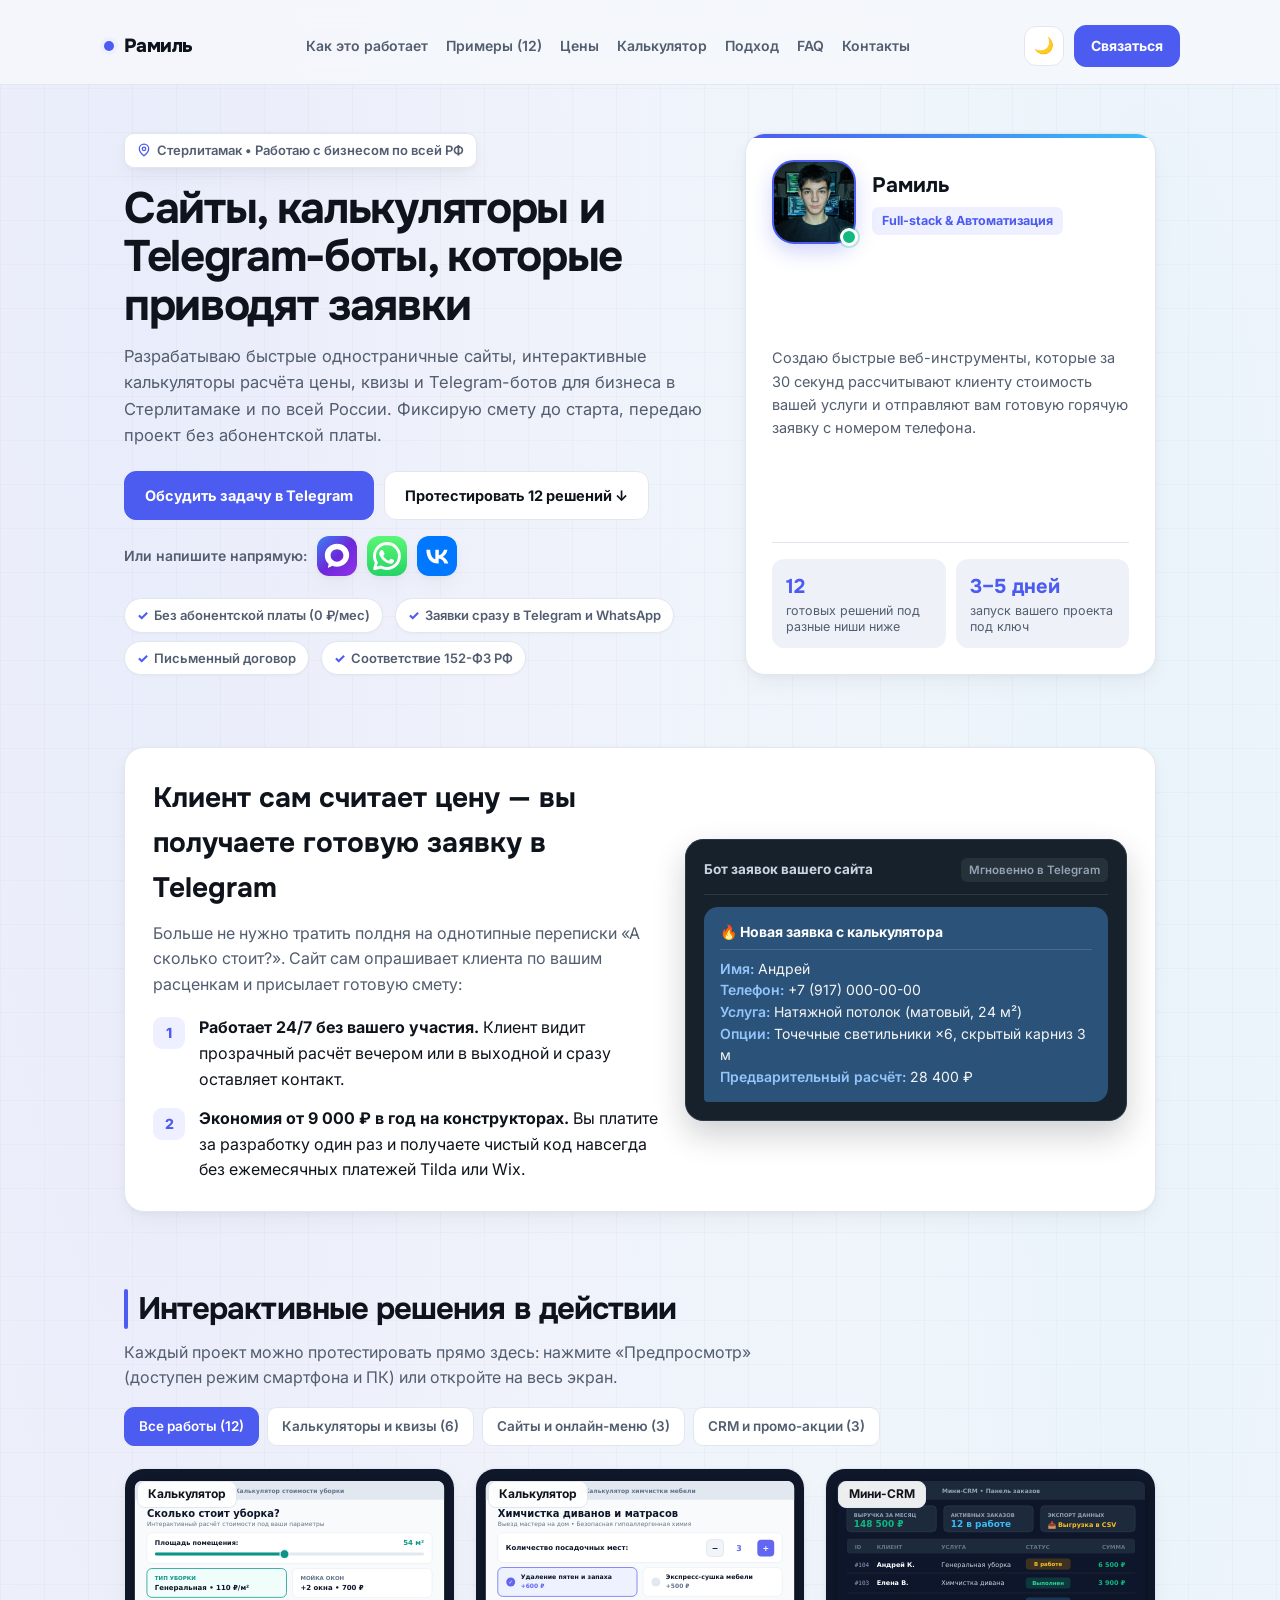
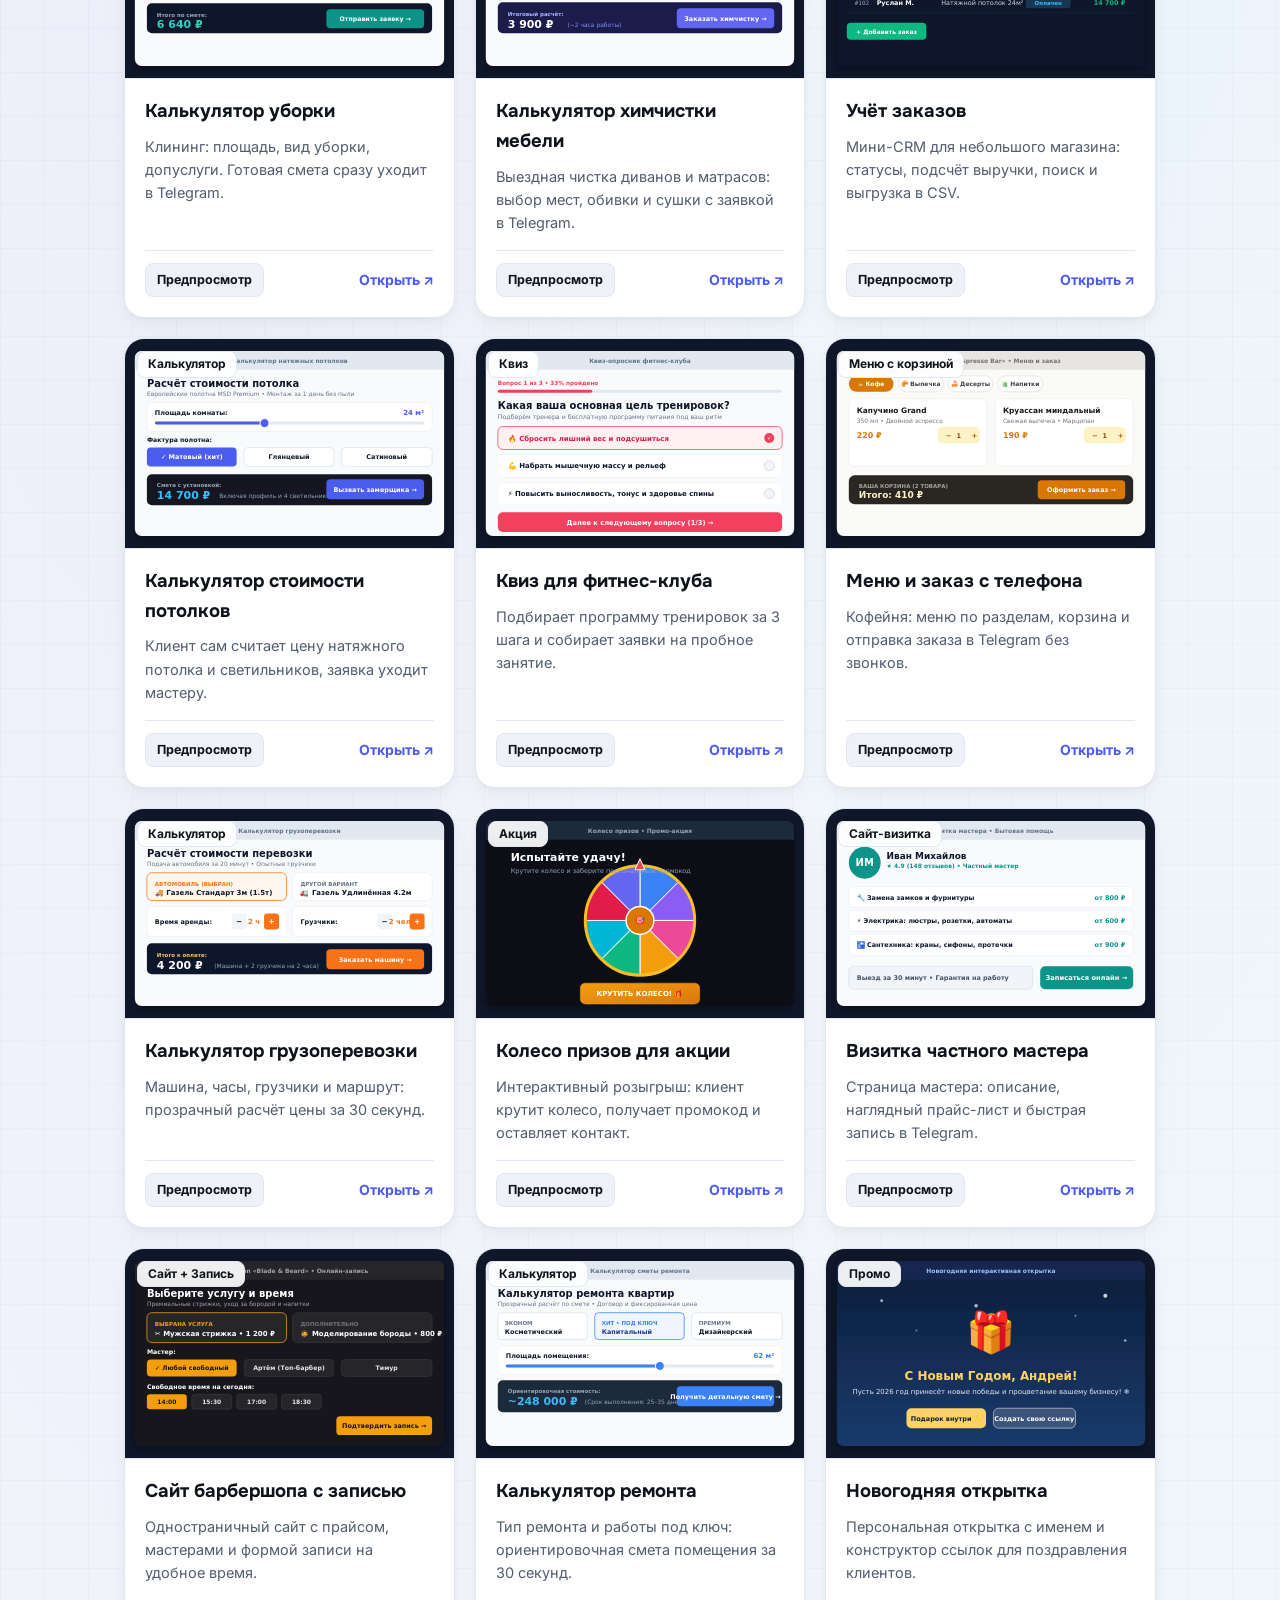
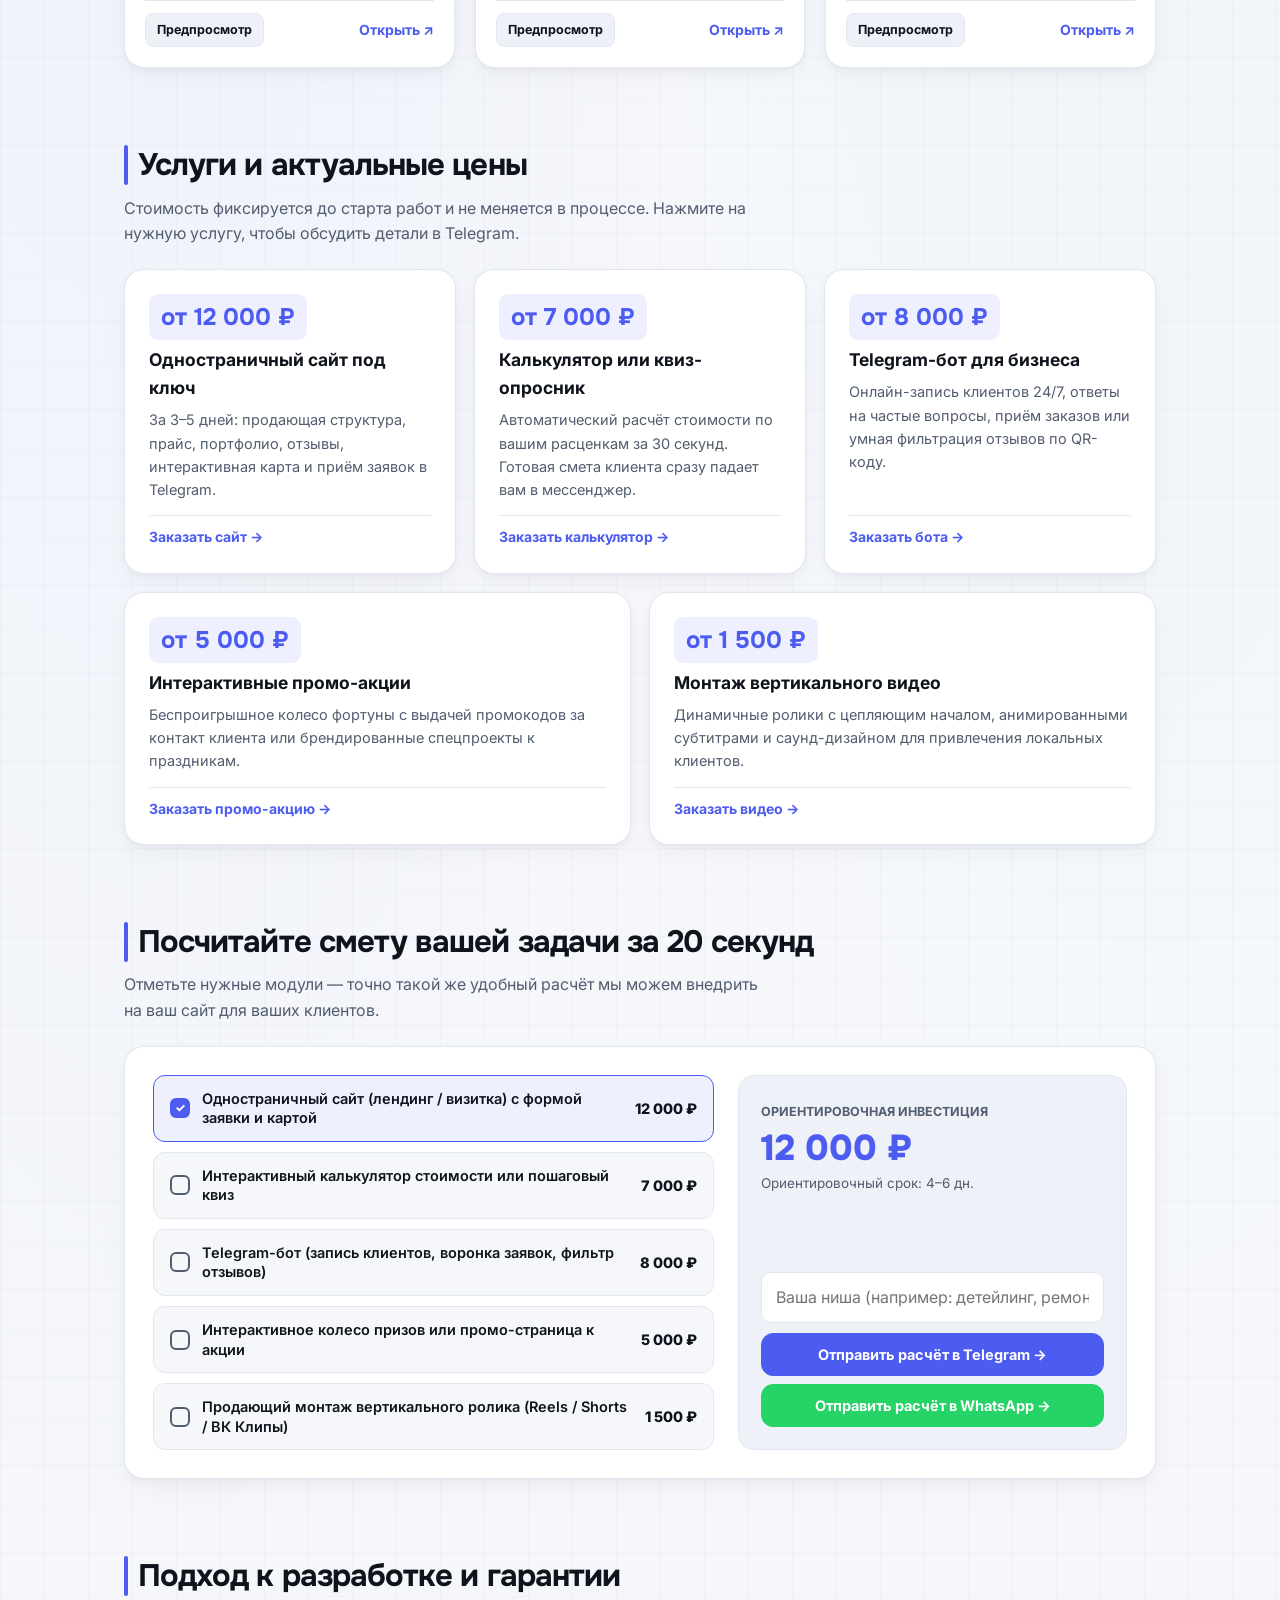
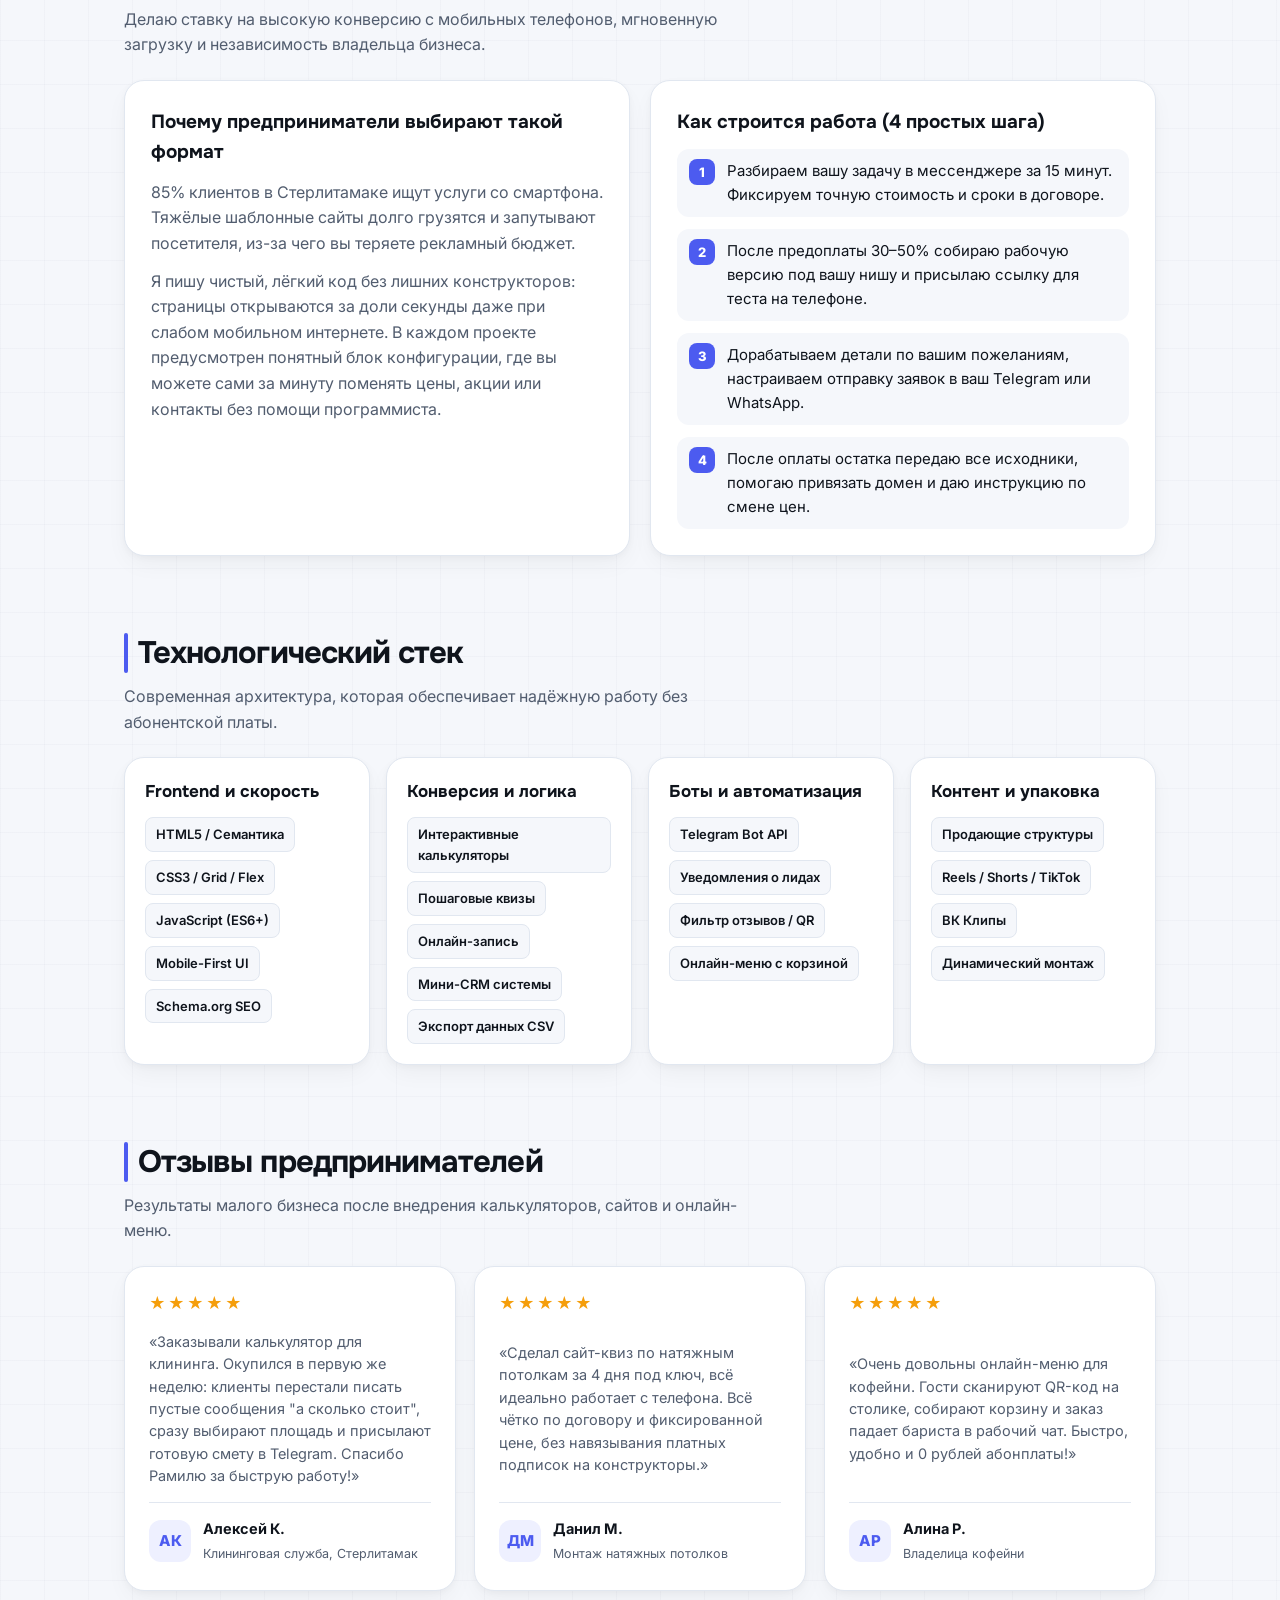
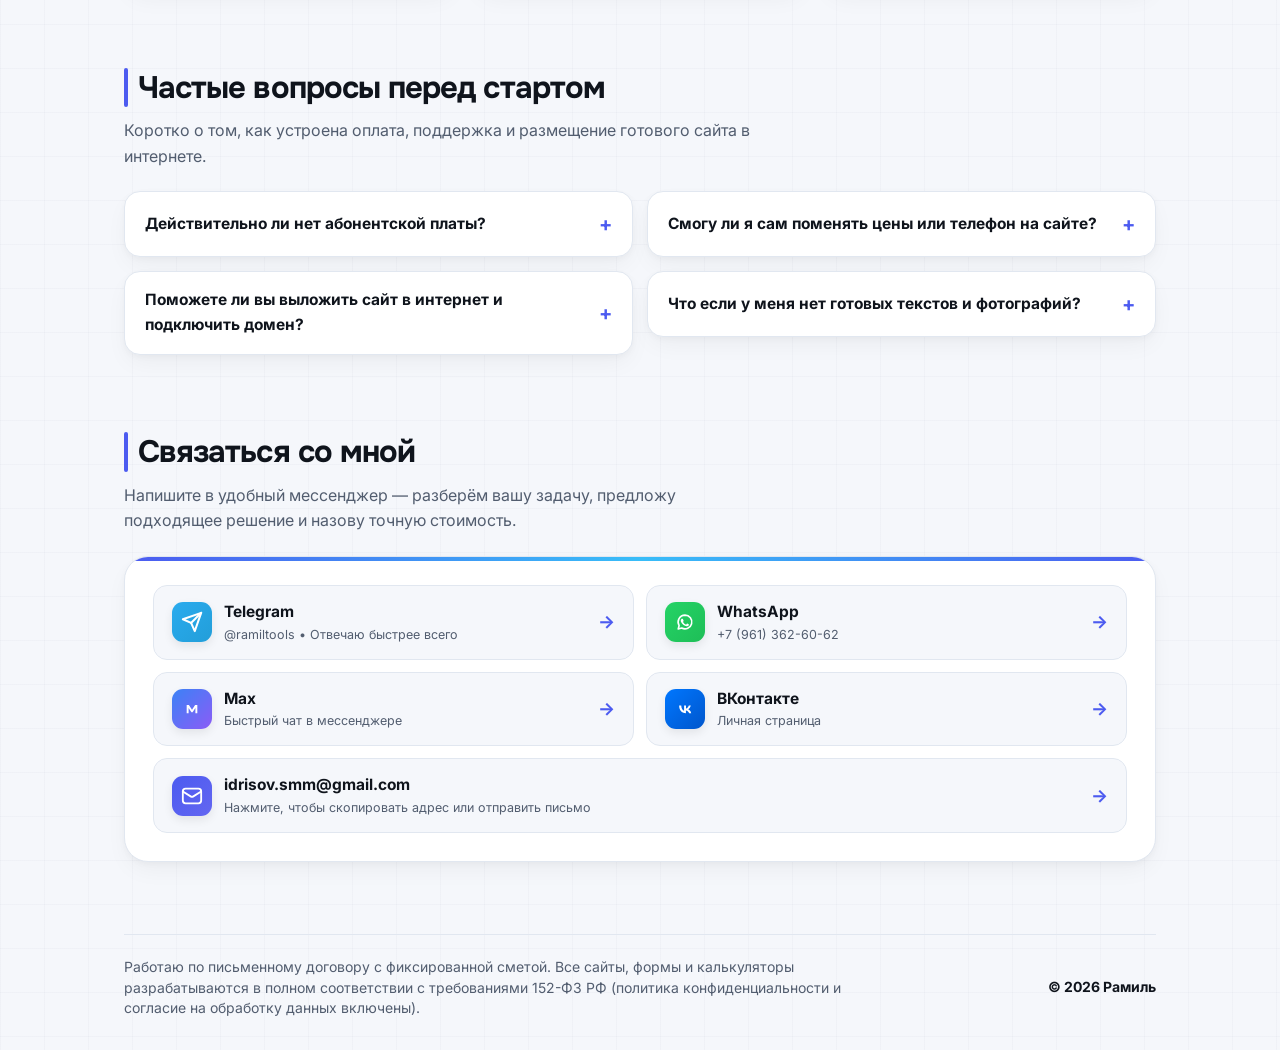
==== commit 9efce93e: "Update index.html" ====
--- a/index.html
+++ b/index.html
@@ -1,17 +1,16 @@
 <!doctype html>
-<html lang="ru" data-theme="dark">
+<html lang="ru" data-theme="light">
 <head>
   <meta charset="utf-8">
   <meta name="viewport" content="width=device-width, initial-scale=1">
   <title>Рамиль — Разработка сайтов, калькуляторов и Telegram-ботов для бизнеса</title>
   <meta name="description" content="Разработка продающих сайтов, интерактивных калькуляторов, квизов и Telegram-ботов для бизнеса в Стерлитамаке и по всей России. Заявки напрямую в Telegram, 0 ₽ абонплаты.">
-  <meta name="theme-color" content="#090d16">
+  <meta name="theme-color" content="#4c5bf0">
 
   <link rel="icon" type="image/svg+xml" href="favicon.svg">
   <link rel="alternate icon" href="favicon.ico">
   <link rel="canonical" href="https://ramil-tools.ru/">
 
-  <!-- Open Graph / Превью в Telegram, WhatsApp, VK -->
   <meta property="og:type" content="website">
   <meta property="og:site_name" content="Рамиль — Веб-разработка для бизнеса">
   <meta property="og:title" content="Рамиль — Сайты, калькуляторы и Telegram-боты под ключ">
@@ -20,10 +19,9 @@
   <meta property="og:image" content="https://ramil-tools.ru/og-cover.svg">
   <meta name="twitter:card" content="summary_large_image">
   <meta name="twitter:title" content="Рамиль — Сайты, калькуляторы и Telegram-боты для бизнеса">
-  <meta name="twitter:description" content="Делаю одностраничные сайты, интерактивные калькуляторы, квизы и Telegram-ботов для малого бизнеса.">
+  <meta name="twitter:description" content="Делаю одностраничные сайты, интерактивные калькуляторы, квизы и Telegram-боты для малого бизнеса.">
   <meta name="twitter:image" content="https://ramil-tools.ru/og-cover.svg">
 
-  <!-- Микроразметка Schema.org -->
   <script type="application/ld+json">
   {
     "@context": "https://schema.org",
@@ -43,1212 +41,1037 @@
   }
   </script>
 
-  <!-- Шрифты с полной поддержкой кириллицы (Onest, Inter и JetBrains Mono для тех-акцентов) -->
   <link rel="preconnect" href="https://fonts.googleapis.com">
   <link rel="preconnect" href="https://fonts.gstatic.com" crossorigin>
-  <link href="https://fonts.googleapis.com/css2?family=Inter:wght@400;500;600;700&family=JetBrains+Mono:wght@500;600&family=Onest:wght@700;800&display=swap" rel="stylesheet">
+  <link href="https://fonts.googleapis.com/css2?family=Inter:wght@400;500;600;700&family=Onest:wght@700;800&display=swap" rel="stylesheet">
 
   <style>
     :root {
-      --ink: #0c111d;
-      --mut: #475467;
-      --bg: #f4f6fb;
-      --card: rgba(255, 255, 255, 0.86);
-      --card-solid: #ffffff;
-      --subtle: #e9eef7;
-      --line: rgba(15, 23, 42, 0.09);
-      --line-strong: rgba(79, 70, 229, 0.35);
-      --acc: #4f46e5;
-      --acc-2: #06b6d4;
-      --acc-hover: #4338ca;
-      --acc-soft: rgba(79, 70, 229, 0.1);
-      --ok: #10b981;
-      --wa: #22c55e;
-      --wa-hover: #16a34a;
-      --radius: 22px;
-      --spotlight: rgba(79, 70, 229, 0.09);
-      --shadow-sm: 0 4px 20px -2px rgba(15, 23, 42, 0.05), 0 1px 3px rgba(15, 23, 42, 0.03);
-      --shadow-hover: 0 24px 48px -12px rgba(79, 70, 229, 0.18), 0 8px 20px -6px rgba(15, 23, 42, 0.06);
+      --ink: #0f141c; --mut: #525d6f; --bg: #f5f7fb; --card: #ffffff;
+      --subtle: #eef2f8; --line: #e1e7f0; --acc: #4c5bf0; --acc-hover: #3b49df;
+      --acc-soft: #eef0ff; --ok: #10b981; --wa: #25d366; --wa-hover: #20bd5a;
+      --radius: 20px;
+      --shadow-sm: 0 2px 6px rgba(15, 20, 28, 0.03), 0 10px 24px -4px rgba(15, 20, 28, 0.05);
+      --shadow-hover: 0 20px 40px -8px rgba(76, 91, 240, 0.15), 0 6px 16px -4px rgba(15, 20, 28, 0.06);
       --font-sans: "Inter", system-ui, -apple-system, "Segoe UI", Roboto, Arial, sans-serif;
-      --font-display: "Onest", "Inter", system-ui, -apple-system, sans-serif;
-      --font-mono: "JetBrains Mono", monospace;
-    }
-
+      --font-display: "Onest", "Inter", system-ui, -apple-system, "Segoe UI", Roboto, sans-serif;
+    }
     [data-theme="dark"] {
-      --ink: #f8fafc;
-      --mut: #94a3b8;
-      --bg: #070a12;
-      --card: rgba(17, 23, 38, 0.78);
-      --card-solid: #111726;
-      --subtle: #182034;
-      --line: rgba(255, 255, 255, 0.08);
-      --line-strong: rgba(99, 102, 241, 0.5);
-      --acc: #6366f1;
-      --acc-2: #22d3ee;
-      --acc-hover: #818cf8;
-      --acc-soft: rgba(99, 102, 241, 0.16);
-      --ok: #34d399;
-      --spotlight: rgba(99, 102, 241, 0.16);
-      --shadow-sm: 0 8px 30px rgba(0, 0, 0, 0.45);
-      --shadow-hover: 0 24px 54px -10px rgba(99, 102, 241, 0.25), 0 12px 28px rgba(0, 0, 0, 0.65);
-    }
-
-    *, *::before, *::after {
-      box-sizing: border-box;
-      -webkit-tap-highlight-color: transparent;
-    }
-
-    html {
-      scroll-behavior: smooth;
-      overflow-x: hidden;
-      max-width: 100%;
-    }
-
+      --ink: #f3f5f8; --mut: #94a3b8; --bg: #0b0f17; --card: #131924;
+      --subtle: #1c2433; --line: #232d3f; --acc: #6370ff; --acc-hover: #7b86ff;
+      --acc-soft: rgba(99, 112, 255, 0.15); --ok: #34d399;
+      --shadow-sm: 0 4px 20px rgba(0, 0, 0, 0.35);
+      --shadow-hover: 0 20px 40px rgba(0, 0, 0, 0.55);
+    }
+    *, *::before, *::after { box-sizing: border-box; -webkit-tap-highlight-color: transparent; }
+    html { scroll-behavior: smooth; overflow-x: hidden; max-width: 100%; }
     body {
-      margin: 0;
-      width: 100%;
-      max-width: 100%;
-      overflow-x: hidden;
-      font: 16px/1.6 var(--font-sans);
-      background-color: var(--bg);
-      color: var(--ink);
-      -webkit-font-smoothing: antialiased;
-      transition: background-color 0.35s ease, color 0.35s ease;
-      position: relative;
-    }
-
-    /* Живой анимированный фон (Aurora Mesh + Технологическая сетка) */
-    .ambient-bg {
-      position: fixed;
-      inset: 0;
-      z-index: -2;
-      overflow: hidden;
-      pointer-events: none;
+      margin: 0; width: 100%; max-width: 100%; overflow-x: hidden;
+      font: 16px/1.6 var(--font-sans); background-color: var(--bg);
       background-image:
-        linear-gradient(to right, var(--line) 1px, transparent 1px),
-        linear-gradient(to bottom, var(--line) 1px, transparent 1px);
-      background-size: 56px 56px;
-      mask-image: radial-gradient(ellipse 90% 75% at 50% 25%, #000 50%, transparent 100%);
-      -webkit-mask-image: radial-gradient(ellipse 90% 75% at 50% 25%, #000 50%, transparent 100%);
-    }
-
-    .aurora-orb {
-      position: fixed;
-      border-radius: 50%;
-      filter: blur(95px);
-      z-index: -1;
-      pointer-events: none;
-      opacity: 0.42;
-      animation: floatOrb 18s ease-in-out infinite alternate;
-    }
-
-    [data-theme="light"] .aurora-orb {
-      opacity: 0.22;
-    }
-
-    .aurora-orb.orb-1 {
-      width: 460px;
-      height: 460px;
-      background: radial-gradient(circle, var(--acc), transparent 70%);
-      top: -120px;
-      left: max(5%, calc(50% - 540px));
-    }
-
-    .aurora-orb.orb-2 {
-      width: 420px;
-      height: 420px;
-      background: radial-gradient(circle, var(--acc-2), transparent 70%);
-      top: 120px;
-      right: max(5%, calc(50% - 540px));
-      animation-delay: -9s;
-      animation-duration: 22s;
-    }
-
-    @keyframes floatOrb {
-      0% { transform: translate(0, 0) scale(1); }
-      50% { transform: translate(35px, 25px) scale(1.08); }
-      100% { transform: translate(-25px, -20px) scale(0.95); }
-    }
-
-    /* Индикатор прогресса скролла в самом верху */
-    .scroll-progress {
-      position: fixed;
-      top: 0;
-      left: 0;
-      height: 3px;
-      width: 0%;
-      background: linear-gradient(90deg, var(--acc), var(--acc-2));
-      z-index: 100;
-      box-shadow: 0 0 12px var(--acc);
-      transition: width 0.08s linear;
-    }
-
-    h1, h2, h3, .logo, .price-card b, .stat-box b, .est-sum {
-      font-family: var(--font-display);
-    }
-
-    a {
-      color: inherit;
-    }
-
-    .wrap {
-      width: 100%;
-      max-width: 1100px;
-      margin: 0 auto;
-      padding: 0 24px;
-    }
-
-    /* Парящая стеклянная шапка (Floating Glass Dock) */
+        radial-gradient(at 10% 5%, rgba(76, 91, 240, 0.07) 0px, transparent 45%),
+        radial-gradient(at 90% 12%, rgba(56, 189, 248, 0.06) 0px, transparent 40%),
+        linear-gradient(to right, rgba(148, 163, 184, 0.06) 1px, transparent 1px),
+        linear-gradient(to bottom, rgba(148, 163, 184, 0.06) 1px, transparent 1px);
+      background-size: 100% 100%, 100% 100%, 44px 44px, 44px 44px;
+      color: var(--ink); -webkit-font-smoothing: antialiased;
+      transition: background-color 0.25s ease, color 0.25s ease;
+    }
+    h1, h2, h3, .logo, .price-card b, .stat-box b, .est-sum { font-family: var(--font-display); }
+    a { color: inherit; }
+    .wrap { width: 100%; max-width: 1080px; margin: 0 auto; padding: 0 24px; }
+
+    /* Шапка */
     .site-header {
-      position: sticky;
-      top: 12px;
-      z-index: 40;
-      width: 100%;
-      padding: 0 16px;
-      margin-top: 12px;
-    }
-
-    .nav-bar {
-      max-width: 1068px;
-      margin: 0 auto;
-      padding: 10px 18px;
-      min-height: 64px;
-      border-radius: 18px;
-      background: var(--card);
-      backdrop-filter: blur(20px) saturate(160%);
-      -webkit-backdrop-filter: blur(20px) saturate(160%);
-      border: 1px solid var(--line);
-      box-shadow: var(--shadow-sm);
-      display: flex;
-      align-items: center;
-      justify-content: space-between;
-      gap: 12px;
-      transition: border-color 0.25s ease, box-shadow 0.25s ease;
-    }
-
-    .logo {
-      font-weight: 800;
-      font-size: 19px;
-      letter-spacing: -0.03em;
-      text-decoration: none;
-      display: inline-flex;
-      align-items: center;
-      gap: 10px;
-      padding-left: 4px;
-      flex-shrink: 0;
-    }
-
-    .logo-dot {
-      width: 10px;
-      height: 10px;
-      border-radius: 50%;
-      background: linear-gradient(135deg, var(--acc), var(--acc-2));
-      box-shadow: 0 0 12px var(--acc);
-      flex-shrink: 0;
-      position: relative;
-    }
-
-    .logo-dot::after {
-      content: "";
-      position: absolute;
-      inset: -4px;
-      border-radius: 50%;
-      border: 1.5px solid var(--acc);
-      opacity: 0.5;
-      animation: pulseRing 2.4s cubic-bezier(0.22, 1, 0.36, 1) infinite;
-    }
-
-    @keyframes pulseRing {
-      0% { transform: scale(0.8); opacity: 0.8; }
-      100% { transform: scale(2); opacity: 0; }
-    }
-
-    .nav-links {
-      display: flex;
-      flex-wrap: wrap;
-      gap: 6px;
-      font-size: 13.5px;
-      font-weight: 600;
-      color: var(--mut);
-    }
-
-    .nav-links a {
-      text-decoration: none;
-      padding: 6px 11px;
-      border-radius: 10px;
-      transition: color 0.18s ease, background-color 0.18s ease;
-      white-space: nowrap;
-    }
-
-    .nav-links a:hover {
-      color: var(--ink);
-      background: var(--acc-soft);
-    }
-
-    .nav-right {
-      display: flex;
-      align-items: center;
-      gap: 10px;
-      flex-shrink: 0;
-    }
-
-    .theme-toggle {
-      width: 40px;
-      height: 40px;
-      border-radius: 12px;
-      border: 1px solid var(--line);
-      background: var(--subtle);
-      color: var(--ink);
-      cursor: pointer;
-      font-size: 16px;
-      display: inline-flex;
-      align-items: center;
-      justify-content: center;
-      transition: border-color 0.2s ease, transform 0.2s ease, background 0.2s ease;
-    }
-
-    .theme-toggle:hover {
-      border-color: var(--acc);
-      transform: rotate(12deg) scale(1.05);
-    }
-
-    /* Кнопки с бликом */
-    .btn {
-      position: relative;
-      overflow: hidden;
-      display: inline-flex;
-      align-items: center;
-      justify-content: center;
-      gap: 8px;
-      padding: 13px 22px;
-      border-radius: 13px;
-      background: linear-gradient(135deg, var(--acc), #4338ca);
-      color: #fff;
-      text-decoration: none;
-      font-weight: 700;
-      font-size: 14.5px;
-      border: 1px solid rgba(255, 255, 255, 0.16);
-      cursor: pointer;
-      white-space: nowrap;
-      box-shadow: 0 4px 15px rgba(79, 70, 229, 0.3);
-      transition: transform 0.2s cubic-bezier(0.22, 1, 0.36, 1), box-shadow 0.2s ease, opacity 0.2s ease;
-      font-family: inherit;
-      text-align: center;
-    }
-
-    .btn::before {
-      content: "";
-      position: absolute;
-      top: 0;
-      left: -100%;
-      width: 60%;
-      height: 100%;
-      background: linear-gradient(90deg, transparent, rgba(255, 255, 255, 0.28), transparent);
-      transform: skewX(-20deg);
-      transition: left 0.65s ease;
-      pointer-events: none;
-    }
-
-    .btn:hover:not(:disabled)::before {
-      left: 140%;
-    }
-
-    .btn:hover:not(:disabled) {
-      transform: translateY(-2px);
-      box-shadow: 0 12px 28px rgba(79, 70, 229, 0.45);
-    }
-
-    .btn:active:not(:disabled) {
-      transform: translateY(0);
-    }
-
-    .btn:disabled {
-      opacity: 0.5;
-      cursor: not-allowed;
-      box-shadow: none;
-    }
-
-    .btn.alt {
-      background: var(--card);
-      color: var(--ink);
-      border: 1px solid var(--line);
-      box-shadow: var(--shadow-sm);
-    }
-
-    .btn.alt:hover:not(:disabled) {
-      border-color: var(--acc);
-      color: var(--acc);
-      box-shadow: var(--shadow-hover);
-    }
-
-    .btn.sm {
-      padding: 9px 16px;
-      font-size: 13.5px;
-      border-radius: 11px;
-    }
-
-    .btn.btn-wa {
-      background: linear-gradient(135deg, #22c55e, #16a34a);
-      box-shadow: 0 4px 15px rgba(34, 197, 94, 0.28);
-    }
-
-    .btn.btn-wa:hover:not(:disabled) {
-      box-shadow: 0 12px 26px rgba(34, 197, 94, 0.42);
-    }
-
-    /* Эффект интерактивной подсветки карточек за курсором (Spotlight) */
-    .spotlight-card {
-      position: relative;
-      background: var(--card);
-      backdrop-filter: blur(14px);
-      -webkit-backdrop-filter: blur(14px);
-      border: 1px solid var(--line);
-      border-radius: var(--radius);
-      box-shadow: var(--shadow-sm);
-      overflow: hidden;
-      transition: transform 0.3s cubic-bezier(0.22, 1, 0.36, 1), border-color 0.3s ease, box-shadow 0.3s ease;
-    }
-
-    .spotlight-card::after {
-      content: "";
-      position: absolute;
-      inset: 0;
-      border-radius: inherit;
-      background: radial-gradient(
-        480px circle at var(--mouse-x, -500px) var(--mouse-y, -500px),
-        var(--spotlight),
-        transparent 40%
-      );
-      pointer-events: none;
-      z-index: 1;
-      opacity: 0;
-      transition: opacity 0.3s ease;
-    }
-
-    .spotlight-card:hover::after {
-      opacity: 1;
-    }
-
-    .spotlight-card > * {
-      position: relative;
-      z-index: 2;
-    }
-
-    /* Анимация появления блоков при скролле (Scroll Reveal) */
-    .reveal {
-      opacity: 0;
-      transform: translateY(24px);
-      transition: opacity 0.65s cubic-bezier(0.22, 1, 0.36, 1), transform 0.65s cubic-bezier(0.22, 1, 0.36, 1);
-    }
-
-    .reveal.visible {
-      opacity: 1;
-      transform: translateY(0);
-    }
-
-    /* 1. Первый экран (Hero) */
-    .hero {
-      padding: 44px 0 36px;
-      display: grid;
-      grid-template-columns: 1.32fr 0.88fr;
-      gap: 28px;
-      align-items: stretch;
-    }
-
-    .hero-main {
-      display: flex;
-      flex-direction: column;
-      justify-content: center;
-      align-items: flex-start;
-      min-width: 0;
-    }
-
-    .geo-tag {
-      display: inline-flex;
-      align-items: center;
-      gap: 8px;
-      padding: 6px 13px;
-      border-radius: 99px;
-      background: var(--card);
-      border: 1px solid var(--line);
-      color: var(--mut);
-      font-size: clamp(11px, 3.1vw, 13px);
-      font-weight: 600;
-      margin-bottom: 18px;
-      box-shadow: var(--shadow-sm);
-      max-width: 100%;
-      white-space: nowrap;
-      overflow: hidden;
-      text-overflow: ellipsis;
-    }
-
-    .geo-tag svg {
-      width: 15px;
-      height: 15px;
-      color: var(--acc-2);
-      flex-shrink: 0;
-    }
-
-    .hero h1 {
-      font-size: clamp(27px, 4.4vw, 46px);
-      line-height: 1.08;
-      letter-spacing: -0.035em;
-      margin: 0 0 16px;
-      word-wrap: break-word;
-      background: linear-gradient(135deg, var(--ink) 45%, var(--acc) 85%, var(--acc-2) 100%);
-      -webkit-background-clip: text;
-      -webkit-text-fill-color: transparent;
-      background-clip: text;
-    }
-
-    .hero p.lead {
-      font-size: 16.5px;
-      color: var(--mut);
-      max-width: 600px;
-      margin: 0 0 24px;
-    }
-
-    .hero-actions {
-      display: flex;
-      flex-wrap: wrap;
-      gap: 12px;
-      margin-bottom: 18px;
-      width: 100%;
-    }
-
-    .hero-quick-links {
-      display: flex;
-      align-items: center;
-      gap: 10px;
-      margin-bottom: 22px;
-      font-size: 14px;
-      font-weight: 600;
-      color: var(--mut);
-    }
-
-    .social-icons {
-      display: inline-flex;
-      align-items: center;
-      gap: 10px;
-    }
-
-    .social-icon-link {
-      width: 40px;
-      height: 40px;
-      border-radius: 12px;
-      display: inline-flex;
-      align-items: center;
-      justify-content: center;
-      overflow: hidden;
-      box-shadow: var(--shadow-sm);
-      transition: transform 0.2s cubic-bezier(0.22, 1, 0.36, 1), box-shadow 0.2s ease;
-      text-decoration: none;
-      flex-shrink: 0;
-    }
-
-    .social-icon-link:hover {
-      transform: translateY(-3px) scale(1.05);
-      box-shadow: var(--shadow-hover);
-    }
-
-    .social-icon-link svg {
-      width: 100%;
-      height: 100%;
-      display: block;
-    }
-
-    .hero-guarantees {
-      display: flex;
-      flex-wrap: wrap;
-      gap: 8px 10px;
-      font-size: 12.5px;
-      font-weight: 600;
-      color: var(--mut);
-    }
-
-    .hero-guarantees span {
-      display: inline-flex;
-      align-items: center;
-      gap: 6px;
-      padding: 6px 13px;
-      background: var(--card);
-      border: 1px solid var(--line);
-      border-radius: 99px;
-      box-shadow: var(--shadow-sm);
-      transition: border-color 0.2s ease, transform 0.2s ease;
-    }
-
-    .hero-guarantees span:hover {
-      border-color: var(--line-strong);
-      transform: translateY(-1px);
-    }
-
-    .hero-guarantees span::before {
-      content: "✦";
-      color: var(--acc-2);
-      font-weight: 800;
-    }
-
-    /* Карточка профиля справа */
-    .hero-card {
-      padding: 26px;
-      display: flex;
-      flex-direction: column;
-      justify-content: space-between;
-      gap: 16px;
-      min-width: 0;
-    }
-
-    .hero-card::before {
-      content: "";
-      position: absolute;
-      top: 0;
-      left: 0;
-      right: 0;
-      height: 3px;
-      background: linear-gradient(90deg, var(--acc), var(--acc-2), var(--acc));
-      background-size: 200% 100%;
-      animation: gradientShift 4s linear infinite;
-      z-index: 3;
-    }
-
-    @keyframes gradientShift {
-      0% { background-position: 0% 50%; }
-      100% { background-position: 200% 50%; }
-    }
-
-    .profile-top {
-      display: flex;
-      align-items: center;
-      gap: 18px;
-      min-width: 0;
-    }
-
-    .avatar-wrap {
-      position: relative;
-      width: 88px;
-      height: 88px;
-      flex-shrink: 0;
-      padding: 3px;
-      border-radius: 24px;
-      background: linear-gradient(135deg, var(--acc), var(--acc-2));
-      box-shadow: 0 10px 25px rgba(79, 70, 229, 0.35);
-    }
-
-    .avatar {
-      width: 100%;
-      height: 100%;
-      border-radius: 21px;
-      object-fit: cover;
-      object-position: center 18%;
-      background: var(--card-solid);
-      display: block;
-    }
-
-    .status-dot {
-      position: absolute;
-      bottom: -2px;
-      right: -2px;
-      width: 18px;
-      height: 18px;
-      border-radius: 50%;
-      background: var(--ok);
-      border: 3px solid var(--card-solid);
-      z-index: 4;
-    }
-
-    .status-dot::after {
-      content: "";
-      position: absolute;
-      inset: -4px;
-      border-radius: 50%;
-      border: 2px solid var(--ok);
-      animation: pulseRing 2s infinite;
-    }
-
-    .profile-top h2 {
-      margin: 0 0 6px;
-      font-size: 22px;
-      letter-spacing: -0.02em;
-    }
-
-    .profile-badge {
-      font-family: var(--font-mono);
-      font-size: 11.5px;
-      font-weight: 600;
-      color: var(--acc-2);
-      background: var(--acc-soft);
-      border: 1px solid var(--line-strong);
-      padding: 4px 10px;
-      border-radius: 8px;
-      display: inline-block;
-    }
-
-    .profile-bio {
-      margin: 0;
-      font-size: 14.5px;
-      color: var(--mut);
-    }
-
-    .hero-stats {
-      display: grid;
-      grid-template-columns: 1fr 1fr;
-      gap: 10px;
-      border-top: 1px solid var(--line);
-      padding-top: 16px;
-    }
-
-    .stat-box {
-      background: var(--subtle);
-      border: 1px solid var(--line);
-      border-radius: 14px;
-      padding: 12px 14px;
-      min-width: 0;
-      transition: transform 0.2s ease, border-color 0.2s ease;
-    }
-
-    .stat-box:hover {
-      transform: translateY(-2px);
-      border-color: var(--line-strong);
-    }
-
-    .stat-box b {
-      display: block;
-      font-size: 21px;
-      background: linear-gradient(90deg, var(--acc), var(--acc-2));
-      -webkit-background-clip: text;
-      -webkit-text-fill-color: transparent;
-      background-clip: text;
-    }
-
-    .stat-box small {
-      color: var(--mut);
-      font-size: 12.5px;
-      display: block;
-      line-height: 1.35;
-    }
+      position: sticky; top: 0; z-index: 40; width: 100%;
+      padding-top: max(env(safe-area-inset-top, 0px), 8px);
+      background: var(--bg); background: color-mix(in srgb, var(--bg) 88%, transparent);
+      backdrop-filter: blur(16px); -webkit-backdrop-filter: blur(16px);
+      border-bottom: 1px solid var(--line);
+    }
+    .nav-bar { display: flex; align-items: center; justify-content: space-between; min-height: 76px; padding: 14px 0; gap: 12px; }
+    .logo { font-weight: 800; font-size: 19px; letter-spacing: -0.03em; text-decoration: none; display: inline-flex; align-items: center; gap: 10px; padding-left: 4px; flex-shrink: 0; }
+    .logo-dot { width: 10px; height: 10px; border-radius: 50%; background: var(--acc); box-shadow: 0 0 0 4px var(--acc-soft); flex-shrink: 0; }
+    .nav-links { display: flex; flex-wrap: wrap; gap: 18px; font-size: 14px; font-weight: 600; color: var(--mut); }
+    .nav-links a { text-decoration: none; transition: color 0.15s ease; white-space: nowrap; }
+    .nav-links a:hover { color: var(--acc); }
+    .nav-right { display: flex; align-items: center; gap: 10px; flex-shrink: 0; }
+    .theme-toggle { width: 40px; height: 40px; border-radius: 12px; border: 1px solid var(--line); background: var(--card); color: var(--ink); cursor: pointer; font-size: 16px; display: inline-flex; align-items: center; justify-content: center; transition: border-color 0.15s ease, transform 0.15s ease; }
+    .theme-toggle:hover { border-color: var(--acc); transform: translateY(-1px); }
+
+    /* Кнопки */
+    .btn { display: inline-flex; align-items: center; justify-content: center; gap: 8px; padding: 12px 20px; border-radius: 12px; background: var(--acc); color: #fff; text-decoration: none; font-weight: 700; font-size: 14.5px; border: 1.5px solid var(--acc); cursor: pointer; white-space: nowrap; transition: transform 0.15s ease, background 0.15s ease, box-shadow 0.15s ease, opacity 0.15s ease; font-family: inherit; text-align: center; }
+    .btn:hover:not(:disabled) { background: var(--acc-hover); border-color: var(--acc-hover); transform: translateY(-2px); box-shadow: 0 8px 20px rgba(76, 91, 240, 0.28); }
+    .btn:disabled { opacity: 0.55; cursor: not-allowed; transform: none; box-shadow: none; }
+    .btn.alt { background: var(--card); color: var(--ink); border: 1.5px solid var(--line); }
+    .btn.alt:hover:not(:disabled) { background: var(--card); border-color: var(--acc); color: var(--acc); box-shadow: var(--shadow-sm); }
+    .btn.sm { padding: 9px 16px; font-size: 14px; border-radius: 12px; }
+    .btn.btn-wa { background: var(--wa); border-color: var(--wa); color: #ffffff; }
+    .btn.btn-wa:hover:not(:disabled) { background: var(--wa-hover); border-color: var(--wa-hover); box-shadow: 0 8px 20px rgba(37, 211, 102, 0.32); }
+
+    /* Hero */
+    .hero { padding: 48px 0 36px; display: grid; grid-template-columns: 1.3fr 0.9fr; gap: 28px; align-items: stretch; }
+    .hero-main { display: flex; flex-direction: column; justify-content: center; align-items: flex-start; min-width: 0; }
+    .geo-tag { display: inline-flex; align-items: center; gap: 6px; padding: 6px 12px; border-radius: 10px; background: var(--card); border: 1px solid var(--line); color: var(--mut); font-size: clamp(11px, 3.1vw, 13px); font-weight: 600; margin-bottom: 16px; box-shadow: var(--shadow-sm); max-width: 100%; white-space: nowrap; overflow: hidden; text-overflow: ellipsis; }
+    .geo-tag svg { width: 14px; height: 14px; color: var(--acc); flex-shrink: 0; }
+    .hero h1 { font-size: clamp(26px, 4.4vw, 44px); line-height: 1.1; letter-spacing: -0.03em; margin: 0 0 14px; word-wrap: break-word; }
+    .hero p.lead { font-size: 16.5px; color: var(--mut); max-width: 600px; margin: 0 0 22px; }
+    .hero-actions { display: flex; flex-wrap: wrap; gap: 10px; margin-bottom: 16px; width: 100%; }
+    .hero-quick-links { display: flex; align-items: center; gap: 10px; margin-bottom: 22px; font-size: 14px; font-weight: 600; color: var(--mut); }
+    .social-icons { display: inline-flex; align-items: center; gap: 10px; }
+    .social-icon-link { width: 40px; height: 40px; border-radius: 12px; display: inline-flex; align-items: center; justify-content: center; overflow: hidden; box-shadow: var(--shadow-sm); transition: transform 0.15s ease, box-shadow 0.15s ease; text-decoration: none; flex-shrink: 0; }
+    .social-icon-link:hover { transform: translateY(-2px); box-shadow: var(--shadow-hover); }
+    .social-icon-link svg { width: 100%; height: 100%; display: block; }
+    .hero-guarantees { display: flex; flex-wrap: wrap; gap: 8px 12px; font-size: 13px; font-weight: 600; color: var(--mut); }
+    .hero-guarantees span { display: inline-flex; align-items: center; gap: 6px; padding: 6px 12px; background: var(--card); border: 1px solid var(--line); border-radius: 99px; box-shadow: 0 1px 3px rgba(15, 20, 28, 0.03); }
+    .hero-guarantees span::before { content: "✓ "; color: var(--acc); font-weight: 800; }
+    .hero-card { background: var(--card); border: 1px solid var(--line); border-radius: var(--radius); padding: 26px; box-shadow: var(--shadow-sm); display: flex; flex-direction: column; justify-content: space-between; gap: 16px; position: relative; overflow: hidden; min-width: 0; }
+    .hero-card::before { content: ""; position: absolute; top: 0; left: 0; right: 0; height: 4px; background: linear-gradient(90deg, var(--acc), #38bdf8); }
+    .profile-top { display: flex; align-items: center; gap: 16px; min-width: 0; }
+    .avatar-wrap { position: relative; width: 84px; height: 84px; flex-shrink: 0; }
+    .avatar { width: 84px; height: 84px; border-radius: 22px; object-fit: cover; object-position: center 20%; background: linear-gradient(135deg, var(--acc), #2563eb); border: 2px solid var(--acc); box-shadow: 0 8px 20px rgba(76, 91, 240, 0.25); display: block; }
+    .status-dot { position: absolute; bottom: -2px; right: -2px; width: 18px; height: 18px; border-radius: 50%; background: var(--ok); border: 3px solid var(--card); box-shadow: 0 0 0 2px rgba(16, 185, 129, 0.25); }
+    .profile-top h2 { margin: 0 0 5px; font-size: 21px; }
+    .profile-badge { font-size: 12.5px; font-weight: 700; color: var(--acc); background: var(--acc-soft); padding: 4px 10px; border-radius: 7px; display: inline-block; }
+    .profile-bio { margin: 0; font-size: 14.5px; color: var(--mut); }
+    .hero-stats { display: grid; grid-template-columns: 1fr 1fr; gap: 10px; border-top: 1px solid var(--line); padding-top: 16px; }
+    .stat-box { background: var(--subtle); border-radius: 12px; padding: 12px 14px; min-width: 0; }
+    .stat-box b { display: block; font-size: 20px; color: var(--acc); }
+    .stat-box small { color: var(--mut); font-size: 12.5px; display: block; line-height: 1.35; }
 
     /* Секции */
-    section {
-      padding: 40px 0;
-      scroll-margin-top: 92px;
-    }
-
-    .sec-head {
-      display: flex;
-      flex-wrap: wrap;
-      justify-content: space-between;
-      align-items: flex-end;
-      gap: 16px;
-      margin-bottom: 24px;
-    }
-
-    .sec-head > div {
-      min-width: 0;
-    }
-
-    .sec-head h2 {
-      font-size: clamp(22px, 3.5vw, 32px);
-      letter-spacing: -0.03em;
-      margin: 0;
-      position: relative;
-      padding-left: 16px;
-    }
-
-    .sec-head h2::before {
-      content: "";
-      position: absolute;
-      left: 0;
-      top: 0.14em;
-      bottom: 0.14em;
-      width: 5px;
-      border-radius: 4px;
-      background: linear-gradient(180deg, var(--acc), var(--acc-2));
-      box-shadow: 0 0 10px var(--acc);
-    }
-
-    .sec-head p {
-      margin: 6px 0 0;
-      color: var(--mut);
-      max-width: 640px;
-    }
-
-    /* 2. Как приходят заявки в Telegram (С ЖИВОЙ АНИМАЦИЕЙ СООБЩЕНИЯ) */
-    .tg-showcase {
-      padding: 30px;
-      display: grid;
-      grid-template-columns: 1.15fr 1fr;
-      gap: 26px;
-      align-items: center;
-    }
-
-    .tg-showcase > div {
-      min-width: 0;
-    }
-
-    .tg-showcase h2 {
-      margin: 0 0 10px;
-      font-size: clamp(21px, 3.2vw, 28px);
-      letter-spacing: -0.02em;
-    }
-
-    .tg-showcase-desc {
-      margin: 0 0 18px;
-      color: var(--mut);
-    }
-
-    .tg-benefits {
-      display: grid;
-      gap: 14px;
-    }
-
-    .tg-benefit-item {
-      display: flex;
-      gap: 14px;
-      align-items: flex-start;
-      padding: 12px 14px;
-      border-radius: 14px;
-      background: var(--subtle);
-      border: 1px solid var(--line);
-    }
-
-    .tg-icon {
-      width: 32px;
-      height: 32px;
-      border-radius: 10px;
-      background: linear-gradient(135deg, var(--acc), var(--acc-2));
-      color: #ffffff;
-      font-weight: 800;
-      font-size: 14px;
-      display: inline-flex;
-      align-items: center;
-      justify-content: center;
-      flex-shrink: 0;
-      margin-top: 2px;
-      box-shadow: 0 4px 12px rgba(79, 70, 229, 0.3);
-    }
-
-    .tg-mock {
-      background: #0e1621;
-      color: #f5f5f5;
-      border-radius: 20px;
-      padding: 18px;
-      font-size: 14px;
-      box-shadow: 0 20px 44px rgba(0, 0, 0, 0.38);
-      border: 1px solid rgba(255, 255, 255, 0.1);
-      min-width: 0;
-      max-width: 100%;
-      position: relative;
-      overflow: hidden;
-    }
-
-    .tg-mock-head {
-      display: flex;
-      align-items: center;
-      justify-content: space-between;
-      padding-bottom: 12px;
-      margin-bottom: 14px;
-      border-bottom: 1px solid rgba(255, 255, 255, 0.08);
-      font-weight: 700;
-      font-size: 13.5px;
-      color: #e2e8f0;
-    }
-
-    .tg-bot-info {
-      display: flex;
-      align-items: center;
-      gap: 9px;
-    }
-
-    .tg-bot-dot {
-      width: 9px;
-      height: 9px;
-      border-radius: 50%;
-      background: #38bdf8;
-      box-shadow: 0 0 8px #38bdf8;
-    }
-
-    .tg-mock-tag {
-      font-family: var(--font-mono);
-      font-size: 11px;
-      font-weight: 600;
-      color: #38bdf8;
-      background: rgba(56, 189, 248, 0.12);
-      border: 1px solid rgba(56, 189, 248, 0.25);
-      padding: 4px 9px;
-      border-radius: 8px;
-      cursor: pointer;
-      transition: background 0.2s ease, transform 0.15s ease;
-    }
-
-    .tg-mock-tag:hover {
-      background: rgba(56, 189, 248, 0.22);
-      transform: scale(1.03);
-    }
-
-    /* Индикатор «Бот печатает...» */
-    .tg-typing {
-      display: none;
-      align-items: center;
-      gap: 6px;
-      font-size: 12.5px;
-      color: #94a3b8;
-      padding: 8px 12px;
-      margin-bottom: 8px;
-    }
-
-    .tg-typing.active {
-      display: inline-flex;
-    }
-
-    .typing-dots span {
-      display: inline-block;
-      width: 5px;
-      height: 5px;
-      border-radius: 50%;
-      background: #38bdf8;
-      margin-right: 3px;
-      animation: blinkDot 1.2s infinite;
-    }
-
-    .typing-dots span:nth-child(2) { animation-delay: 0.2s; }
-    .typing-dots span:nth-child(3) { animation-delay: 0.4s; }
-
-    @keyframes blinkDot {
-      0%, 80%, 100% { opacity: 0.25; transform: scale(0.8); }
-      40% { opacity: 1; transform: scale(1.2); }
-    }
-
-    .tg-bubble {
-      background: linear-gradient(145deg, #2b5278, #1e3c58);
-      border: 1px solid rgba(147, 197, 253, 0.2);
-      border-radius: 16px 16px 16px 4px;
-      padding: 15px 17px;
-      line-height: 1.58;
-      word-break: break-word;
-      overflow-wrap: anywhere;
-      transform-origin: bottom left;
-      animation: bubblePop 0.55s cubic-bezier(0.22, 1, 0.36, 1);
-      position: relative;
-    }
-
-    @keyframes bubblePop {
-      0% { opacity: 0; transform: translateY(14px) scale(0.94); }
-      100% { opacity: 1; transform: translateY(0) scale(1); }
-    }
-
-    .tg-bubble-title {
-      font-weight: 700;
-      color: #ffffff;
-      margin-bottom: 8px;
-      padding-bottom: 7px;
-      border-bottom: 1px solid rgba(255, 255, 255, 0.14);
-      display: flex;
-      align-items: center;
-      justify-content: space-between;
-    }
-
-    .tg-time {
-      font-family: var(--font-mono);
-      font-size: 11px;
-      color: #93c5fd;
-      font-weight: 500;
-    }
-
-    .tg-bubble b {
-      color: #93c5fd;
-      font-weight: 600;
-    }
-
-    /* 3. Портфолио с рамкой окна браузера */
-    .filter-bar {
-      display: flex;
-      flex-wrap: wrap;
-      gap: 8px;
-    }
-
-    .filter-btn {
-      padding: 8px 15px;
-      border-radius: 11px;
-      border: 1px solid var(--line);
-      background: var(--card);
-      color: var(--mut);
-      font: inherit;
-      font-size: 13.5px;
-      font-weight: 600;
-      cursor: pointer;
-      transition: all 0.2s ease;
-    }
-
-    .filter-btn:hover {
-      border-color: var(--acc);
-      color: var(--ink);
-      transform: translateY(-1px);
-    }
-
-    .filter-btn.active {
-      background: linear-gradient(135deg, var(--acc), #4338ca);
-      color: #fff;
-      border-color: transparent;
-      box-shadow: 0 6px 16px rgba(79, 70, 229, 0.3);
-    }
-
-    .grid {
-      display: grid;
-      grid-template-columns: repeat(auto-fill, minmax(min(100%, 310px), 1fr));
-      gap: 22px;
-    }
-
-    .card {
-      display: flex;
-      flex-direction: column;
-      min-width: 0;
-    }
-
-    .card:hover {
-      box-shadow: var(--shadow-hover);
-      transform: translateY(-6px);
-      border-color: var(--line-strong);
-    }
-
-    /* Верхняя панель браузера на карточках работ */
-    .browser-bar {
-      display: flex;
-      align-items: center;
-      justify-content: space-between;
-      padding: 9px 14px;
-      background: var(--subtle);
-      border-bottom: 1px solid var(--line);
-      font-family: var(--font-mono);
-      font-size: 11px;
-      color: var(--mut);
-    }
-
-    .browser-dots {
-      display: flex;
-      gap: 6px;
-    }
-
-    .browser-dots span {
-      width: 8px;
-      height: 8px;
-      border-radius: 50%;
-    }
-
-    .browser-dots span:nth-child(1) { background: #f87171; }
-    .browser-dots span:nth-child(2) { background: #fbbf24; }
-    .browser-dots span:nth-child(3) { background: #34d399; }
-
-    .browser-url {
-      opacity: 0.75;
-      overflow: hidden;
-      text-overflow: ellipsis;
-      white-space: nowrap;
-      max-width: 180px;
-    }
-
-    .card .thumb {
-      display: block;
-      position: relative;
-      line-height: 0;
-      overflow: hidden;
-      background: var(--subtle);
-      height: 205px;
-      border-bottom: 1px solid var(--line);
-    }
-
-    .card img {
-      width: 100%;
-      height: 100%;
-      object-fit: cover;
-      object-position: top;
-      display: block;
-      transition: transform 0.55s cubic-bezier(0.22, 1, 0.36, 1);
-    }
-
-    .card:hover img {
-      transform: scale(1.05);
-    }
-
-    .card-tag {
-      position: absolute;
-      top: 12px;
-      right: 12px;
-      background: var(--card);
-      backdrop-filter: blur(10px);
-      -webkit-backdrop-filter: blur(10px);
-      color: var(--ink);
-      padding: 5px 11px;
-      border-radius: 9px;
-      font-size: 11.5px;
-      font-weight: 700;
-      line-height: 1.2;
-      border: 1px solid var(--line-strong);
-      box-shadow: 0 4px 12px rgba(0, 0, 0, 0.15);
-    }
-
-    .card .b {
-      padding: 18px 20px 20px;
-      display: flex;
-      flex-direction: column;
-      gap: 8px;
-      flex: 1;
-    }
-
-    .card h3 {
-      margin: 0;
-      font-size: 18.5px;
-      letter-spacing: -0.01em;
-    }
-
-    .card p {
-      margin: 0;
-      color: var(--mut);
-      font-size: 14.5px;
-      flex: 1;
-    }
-
-    .card-footer {
-      display: flex;
-      align-items: center;
-      justify-content: space-between;
-      flex-wrap: wrap;
-      gap: 8px;
-      margin-top: 10px;
-      padding-top: 12px;
-      border-top: 1px solid var(--line);
-    }
-
-    .card-link {
-      color: var(--acc);
-      font-weight: 700;
-      text-decoration: none;
-      font-size: 14px;
-      display: inline-flex;
-      align-items: center;
-      gap: 4px;
-      transition: transform 0.15s ease;
-    }
-
-    .card-link:hover {
-      transform: translateX(2px);
-      text-decoration: underline;
-      text-underline-offset: 4px;
-    }
-
-    .preview-btn {
-      background: var(--subtle);
-      border: 1px solid var(--line);
-      color: var(--ink);
-      border-radius: 9px;
-      padding: 7px 12px;
-      font: inherit;
-      font-size: 12.5px;
-      font-weight: 700;
-      cursor: pointer;
-      transition: all 0.18s ease;
-    }
-
-    .preview-btn:hover {
-      border-color: var(--acc);
-      background: var(--acc-soft);
-      color: var(--acc);
-    }
-
-    /* 4. Услуги и цены */
-    .price-grid {
-      display: grid;
-      grid-template-columns: repeat(6, 1fr);
-      gap: 18px;
-      align-items: stretch;
-    }
-
-    .price-card {
-      grid-column: span 2;
-      padding: 24px;
-      display: flex;
-      flex-direction: column;
-      justify-content: space-between;
-      gap: 14px;
-      min-width: 0;
-    }
-
-    .price-card:hover {
-      transform: translateY(-5px);
-      border-color: var(--line-strong);
-      box-shadow: var(--shadow-hover);
-    }
-
-    .price-card:nth-child(4),
-    .price-card:nth-child(5) {
-      grid-column: span 3;
-    }
-
-    .price-card b {
-      font-size: 23px;
-      color: var(--acc);
-      display: inline-block;
-      margin-bottom: 8px;
-      background: var(--acc-soft);
-      border: 1px solid var(--line-strong);
-      padding: 4px 12px;
-      border-radius: 10px;
-    }
-
-    .price-card span {
-      font-weight: 700;
-      font-size: 18px;
-      display: block;
-    }
-
-    .price-card p {
-      margin: 6px 0 0;
-      font-size: 14.5px;
-      color: var(--mut);
-    }
-
-    .price-order-link {
-      font-size: 14px;
-      font-weight: 700;
-      color: var(--acc);
-      text-decoration: none;
-      display: inline-flex;
-      align-items: center;
-      gap: 6px;
-      padding-top: 12px;
-      border-top: 1px solid var(--line);
-      transition: gap 0.2s ease;
-    }
-
-    .price-order-link:hover {
-      gap: 10px;
-    }
-
-    /* 5. Интерактивный калькулятор сметы */
-    .estimator-card {
-      padding: 28px;
-      display: grid;
-      grid-template-columns: 1.3fr 0.9fr;
-      gap: 24px;
-      align-items: stretch;
-      width: 100%;
-    }
-
-    .est-options {
-      display: flex;
-      flex-direction: column;
-      gap: 10px;
-      min-width: 0;
-      width: 100%;
-    }
-
-    .est-row {
-      display: flex;
-      align-items: center;
-      justify-content: space-between;
-      gap: 12px;
-      padding: 14px 16px;
-      border-radius: 14px;
-      border: 1px solid var(--line);
-      background: var(--subtle);
-      color:
+    section { padding: 36px 0; scroll-margin-top: 84px; }
+    .sec-head { display: flex; flex-wrap: wrap; justify-content: space-between; align-items: flex-end; gap: 16px; margin-bottom: 22px; }
+    .sec-head > div { min-width: 0; }
+    .sec-head h2 { font-size: clamp(22px, 3.5vw, 31px); letter-spacing: -0.03em; margin: 0; position: relative; padding-left: 14px; }
+    .sec-head h2::before { content: ""; position: absolute; left: 0; top: 0.16em; bottom: 0.16em; width: 4px; border-radius: 4px; background: var(--acc); }
+    .sec-head p { margin: 6px 0 0; color: var(--mut); max-width: 640px; }
+
+    /* Как приходят заявки */
+    .tg-showcase { background: var(--card); border: 1px solid var(--line); border-radius: var(--radius); padding: 28px; box-shadow: var(--shadow-sm); display: grid; grid-template-columns: 1.15fr 1fr; gap: 24px; align-items: center; }
+    .tg-showcase > div { min-width: 0; }
+    .tg-showcase h2 { margin: 0 0 10px; font-size: clamp(21px, 3.2vw, 28px); }
+    .tg-showcase-desc { margin: 0 0 18px; color: var(--mut); }
+    .tg-benefits { display: grid; gap: 14px; }
+    .tg-benefit-item { display: flex; gap: 14px; align-items: flex-start; }
+    .tg-icon { width: 32px; height: 32px; border-radius: 9px; background: var(--acc-soft); color: var(--acc); font-weight: 800; font-size: 14px; display: inline-flex; align-items: center; justify-content: center; flex-shrink: 0; margin-top: 2px; }
+    .tg-mock { background: #17212b; color: #f5f5f5; border-radius: 18px; padding: 18px; font-size: 14px; box-shadow: 0 14px 32px rgba(15, 20, 28, 0.2); border: 1px solid #2b3847; min-width: 0; max-width: 100%; }
+    .tg-mock-head { display: flex; align-items: center; justify-content: space-between; padding-bottom: 12px; margin-bottom: 12px; border-bottom: 1px solid rgba(255, 255, 255, 0.1); font-weight: 700; font-size: 13.5px; color: #cbd5e1; }
+    .tg-mock-tag { font-size: 11.5px; font-weight: 600; color: #94a3b8; background: rgba(255, 255, 255, 0.07); padding: 3px 8px; border-radius: 6px; }
+    .tg-bubble { background: #2b5278; border-radius: 14px 14px 14px 4px; padding: 14px 16px; line-height: 1.55; word-break: break-word; overflow-wrap: anywhere; }
+    .tg-bubble-title { font-weight: 700; color: #ffffff; margin-bottom: 8px; padding-bottom: 6px; border-bottom: 1px solid rgba(255, 255, 255, 0.14); }
+    .tg-bubble b { color: #93c5fd; font-weight: 600; }
+
+    /* Портфолио */
+    .filter-bar { display: flex; flex-wrap: wrap; gap: 8px; }
+    .filter-btn { padding: 8px 14px; border-radius: 10px; border: 1px solid var(--line); background: var(--card); color: var(--mut); font: inherit; font-size: 13.5px; font-weight: 600; cursor: pointer; transition: 0.15s ease; }
+    .filter-btn:hover { border-color: var(--acc); color: var(--ink); }
+    .filter-btn.active { background: var(--acc); color: #fff; border-color: var(--acc); }
+    .grid { display: grid; grid-template-columns: repeat(auto-fill, minmax(min(100%, 300px), 1fr)); gap: 20px; }
+    .card { background: var(--card); border: 1px solid var(--line); border-radius: var(--radius); overflow: hidden; display: flex; flex-direction: column; box-shadow: var(--shadow-sm); min-width: 0; transition: transform 0.25s ease, box-shadow 0.25s ease, border-color 0.25s ease; }
+    .card:hover { box-shadow: var(--shadow-hover); transform: translateY(-5px); border-color: rgba(76, 91, 240, 0.4); }
+    .card .thumb { display: block; position: relative; line-height: 0; overflow: hidden; background: var(--subtle); height: 210px; border-bottom: 1px solid var(--line); }
+    .card img { width: 100%; height: 100%; object-fit: cover; object-position: top; display: block; transition: transform 0.45s ease; }
+    .card:hover img { transform: scale(1.03); }
+    .card-tag { position: absolute; top: 12px; left: 12px; background: rgba(255, 255, 255, 0.92); background: color-mix(in srgb, var(--card) 92%, transparent); backdrop-filter: blur(6px); color: var(--ink); padding: 5px 10px; border-radius: 8px; font-size: 12px; font-weight: 700; line-height: 1.2; border: 1px solid var(--line); }
+    .card .b { padding: 18px 20px 20px; display: flex; flex-direction: column; gap: 8px; flex: 1; }
+    .card h3 { margin: 0; font-size: 18.5px; }
+    .card p { margin: 0; color: var(--mut); font-size: 14.5px; flex: 1; }
+    .card-footer { display: flex; align-items: center; justify-content: space-between; flex-wrap: wrap; gap: 8px; margin-top: 8px; padding-top: 12px; border-top: 1px solid var(--line); }
+    .card-link { color: var(--acc); font-weight: 700; text-decoration: none; font-size: 14px; display: inline-flex; align-items: center; gap: 4px; }
+    .card-link:hover { text-decoration: underline; text-underline-offset: 4px; }
+    .preview-btn { background: var(--subtle); border: 1px solid var(--line); color: var(--ink); border-radius: 8px; padding: 6px 11px; font: inherit; font-size: 12.5px; font-weight: 700; cursor: pointer; transition: 0.15s ease; }
+    .preview-btn:hover { border-color: var(--acc); color: var(--acc); }
+
+    /* Услуги и цены */
+    .price-grid { display: grid; grid-template-columns: repeat(6, 1fr); gap: 18px; align-items: stretch; }
+    .price-card { grid-column: span 2; background: var(--card); border: 1px solid var(--line); border-radius: var(--radius); padding: 24px; display: flex; flex-direction: column; justify-content: space-between; gap: 14px; box-shadow: var(--shadow-sm); min-width: 0; transition: transform 0.2s ease, border-color 0.2s ease, box-shadow 0.2s ease; }
+    .price-card:hover { transform: translateY(-4px); border-color: var(--acc); box-shadow: var(--shadow-hover); }
+    .price-card:nth-child(4), .price-card:nth-child(5) { grid-column: span 3; }
+    .price-card b { font-size: 24px; color: var(--acc); display: inline-block; margin-bottom: 6px; background: var(--acc-soft); padding: 4px 12px; border-radius: 9px; }
+    .price-card span { font-weight: 700; font-size: 17.5px; display: block; }
+    .price-card p { margin: 6px 0 0; font-size: 14.5px; color: var(--mut); }
+    .price-order-link { font-size: 14px; font-weight: 700; color: var(--acc); text-decoration: none; display: inline-flex; align-items: center; gap: 6px; padding-top: 10px; border-top: 1px solid var(--line); }
+    .price-order-link:hover { text-decoration: underline; text-underline-offset: 4px; }
+
+    /* Калькулятор сметы */
+    .estimator-card { background: var(--card); border: 1px solid var(--line); border-radius: var(--radius); padding: 28px; box-shadow: var(--shadow-sm); display: grid; grid-template-columns: 1.3fr 0.9fr; gap: 24px; align-items: stretch; width: 100%; overflow: hidden; }
+    .est-options { display: flex; flex-direction: column; gap: 10px; min-width: 0; width: 100%; }
+    .est-row { display: flex; align-items: center; justify-content: space-between; gap: 12px; padding: 13px 16px; border-radius: 12px; border: 1px solid var(--line); background: var(--bg); color: var(--ink); font: inherit; text-align: left; cursor: pointer; user-select: none; transition: background-color 0.15s ease, border-color 0.15s ease; width: 100%; min-width: 0; }
+    .est-row:hover { border-color: var(--acc); }
+    .est-row.active { background: var(--acc-soft); border-color: var(--acc); }
+    .est-left { display: flex; align-items: center; gap: 12px; font-weight: 600; font-size: 14.5px; line-height: 1.35; flex: 1; min-width: 0; }
+    .est-left span:last-child { word-break: break-word; overflow-wrap: anywhere; }
+    .est-box { width: 20px; height: 20px; border-radius: 6px; border: 2px solid var(--mut); display: inline-flex; align-items: center; justify-content: center; font-size: 12px; font-weight: 800; color: #fff; flex-shrink: 0; transition: 0.15s ease; }
+    .est-row.active .est-box { background: var(--acc); border-color: var(--acc); }
+    .est-price { font-weight: 800; font-size: 14.5px; white-space: nowrap; flex-shrink: 0; color: var(--ink); }
+    .est-total-panel { background: var(--subtle); border: 1px solid var(--line); border-radius: 16px; padding: 22px; display: flex; flex-direction: column; justify-content: space-between; gap: 16px; min-width: 0; width: 100%; }
+    .est-label { font-size: 12.5px; font-weight: 700; text-transform: uppercase; color: var(--mut); }
+    .est-sum { font-size: clamp(28px, 4vw, 36px); font-weight: 800; color: var(--acc); line-height: 1.1; margin: 6px 0 4px; }
+    .est-term { font-size: 13.5px; color: var(--mut); }
+    .est-input { width: 100%; max-width: 100%; padding: 12px 14px; border-radius: 10px; border: 1px solid var(--line); background: var(--card); color: var(--ink); font: inherit; font-size: 16px; margin-bottom: 10px; transition: border-color 0.15s ease; }
+    .est-input:focus { outline: none; border-color: var(--acc); }
+    .est-btn-group { display: flex; flex-direction: column; gap: 8px; }
+
+    /* Обо мне, Навыки, Отзывы, FAQ */
+    .about-grid { display: grid; grid-template-columns: 1fr 1fr; gap: 20px; align-items: stretch; }
+    .box-card { background: var(--card); border: 1px solid var(--line); border-radius: var(--radius); padding: 26px; box-shadow: var(--shadow-sm); display: flex; flex-direction: column; min-width: 0; }
+    .box-card h3 { margin: 0 0 12px; font-size: 19px; }
+    .box-card p { margin: 0 0 12px; color: var(--mut); }
+    .box-card p:last-child { margin-bottom: 0; }
+    .steps-list { margin: 0; padding: 0; list-style: none; display: grid; gap: 12px; }
+    .steps-list li { display: flex; gap: 12px; align-items: flex-start; font-size: 15px; padding: 10px 12px; border-radius: 12px; background: var(--bg); }
+    .step-badge { width: 26px; height: 26px; border-radius: 8px; background: var(--acc); color: #fff; font-weight: 800; font-size: 13px; display: inline-flex; align-items: center; justify-content: center; flex-shrink: 0; }
+    .skills-grid { display: grid; grid-template-columns: repeat(4, 1fr); gap: 16px; align-items: stretch; }
+    .skill-group { background: var(--card); border: 1px solid var(--line); border-radius: var(--radius); padding: 20px; box-shadow: var(--shadow-sm); min-width: 0; }
+    .skill-group h3 { margin: 0 0 12px; font-size: 17px; }
+    .tags { display: flex; flex-wrap: wrap; gap: 8px; }
+    .tag { background: var(--bg); border: 1px solid var(--line); border-radius: 8px; padding: 6px 10px; font-size: 13px; font-weight: 600; color: var(--ink); }
+    .reviews-grid { display: grid; grid-template-columns: repeat(3, 1fr); gap: 18px; }
+    .review-card { background: var(--card); border: 1px solid var(--line); border-radius: var(--radius); padding: 24px; display: flex; flex-direction: column; justify-content: space-between; gap: 14px; box-shadow: var(--shadow-sm); }
+    .review-stars { color: #f59e0b; font-size: 16px; letter-spacing: 2px; }
+    .review-card p { margin: 0; color: var(--mut); font-size: 14.5px; line-height: 1.55; }
+    .review-author { display: flex; align-items: center; gap: 12px; padding-top: 14px; border-top: 1px solid var(--line); }
+    .review-avatar { width: 42px; height: 42px; border-radius: 12px; background: var(--acc-soft); color: var(--acc); font-weight: 800; display: flex; align-items: center; justify-content: center; font-size: 15px; flex-shrink: 0; }
+    .review-info b { display: block; font-size: 14.5px; }
+    .review-info small { color: var(--mut); font-size: 12.5px; }
+    .faq-list { display: grid; grid-template-columns: 1fr 1fr; gap: 14px; align-items: start; }
+    .faq-item { background: var(--card); border: 1px solid var(--line); border-radius: 16px; padding: 16px 20px; box-shadow: var(--shadow-sm); transition: border-color 0.15s ease; }
+    .faq-item[open] { border-color: var(--acc); }
+    .faq-item summary { font-weight: 700; font-size: 15.5px; cursor: pointer; list-style: none; display: flex; align-items: center; justify-content: space-between; gap: 12px; }
+    .faq-item summary::-webkit-details-marker { display: none; }
+    .faq-item summary::after { content: "+"; font-size: 20px; font-weight: 700; color: var(--acc); flex-shrink: 0; transition: transform 0.2s ease; }
+    .faq-item[open] summary::after { transform: rotate(45deg); }
+    .faq-item p { margin: 10px 0 0; color: var(--mut); font-size: 14.5px; line-height: 1.55; padding-top: 10px; border-top: 1px solid var(--line); }
+
+    /* Контакты */
+    .contact-box { background: var(--card); border: 1px solid var(--line); border-radius: 24px; padding: 28px; box-shadow: var(--shadow-sm); position: relative; overflow: hidden; }
+    .contact-box::before { content: ""; position: absolute; top: 0; left: 0; right: 0; height: 4px; background: linear-gradient(90deg, var(--acc), #38bdf8, var(--acc)); }
+    .contact-cards { display: grid; grid-template-columns: repeat(2, 1fr); gap: 12px; }
+    .contact-item { display: flex; align-items: center; justify-content: space-between; gap: 12px; padding: 14px 18px; border-radius: 14px; background: var(--bg); border: 1px solid var(--line); text-decoration: none; min-width: 0; cursor: pointer; transition: 0.18s ease; }
+    .contact-item.full-row { grid-column: 1 / -1; }
+    .contact-item:hover { border-color: var(--acc); background: var(--card); transform: translateY(-2px); box-shadow: var(--shadow-sm); }
+    .contact-item-left { display: flex; align-items: center; gap: 12px; min-width: 0; }
+    .contact-brand-icon { width: 40px; height: 40px; border-radius: 11px; display: flex; align-items: center; justify-content: center; flex-shrink: 0; box-shadow: 0 4px 10px rgba(0, 0, 0, 0.08); }
+    .contact-brand-icon svg { width: 22px; height: 22px; display: block; }
+    .contact-brand-icon.tg-brand { background: linear-gradient(135deg, #2aabee, #229ed9); color: #fff; }
+    .contact-brand-icon.wa-brand { background: linear-gradient(135deg, #25d366, #1ebe57); color: #fff; }
+    .contact-brand-icon.max-brand { background: linear-gradient(135deg, #3b82f6, #8b5cf6); color: #fff; }
+    .contact-brand-icon.vk-brand { background: linear-gradient(135deg, #0077ff, #0056cc); color: #fff; }
+    .contact-brand-icon.mail-brand { background: linear-gradient(135deg, var(--acc), #6366f1); color: #fff; }
+    .contact-text-wrap { display: flex; flex-direction: column; min-width: 0; }
+    .contact-name { font-size: 15.5px; font-weight: 700; color: var(--ink); white-space: nowrap; overflow: hidden; text-overflow: ellipsis; }
+    .contact-sub { font-size: 12.5px; color: var(--mut); white-space: nowrap; overflow: hidden; text-overflow: ellipsis; }
+    .contact-item-arrow { color: var(--acc); font-weight: 700; font-size: 18px; line-height: 1; flex-shrink: 0; transition: transform 0.18s ease; }
+    .contact-item:hover .contact-item-arrow { transform: translateX(3px); }
+
+    /* Модальное окно и уведомления */
+    .modal-backdrop { position: fixed; inset: 0; background: rgba(11, 15, 23, 0.75); backdrop-filter: blur(6px); z-index: 100; display: none; align-items: center; justify-content: center; padding: 16px; }
+    .modal-backdrop.open { display: flex; }
+    .modal-box { background: var(--card); border: 1px solid var(--line); border-radius: 22px; width: 100%; max-width: 440px; height: 86vh; display: flex; flex-direction: column; overflow: hidden; box-shadow: 0 24px 60px rgba(0, 0, 0, 0.45); position: relative; transition: max-width 0.25s ease; }
+    .modal-box.desktop-mode { max-width: 980px; }
+    .modal-spinner { position: absolute; top: 50%; left: 50%; transform: translate(-50%, -50%); width: 42px; height: 42px; border: 4px solid var(--line); border-top-color: var(--acc); border-radius: 50%; animation: modalSpin 0.75s linear infinite; z-index: 5; pointer-events: none; }
+    @keyframes modalSpin { to { transform: translate(-50%, -50%) rotate(360deg); } }
+    .modal-head { padding: 12px 16px; border-bottom: 1px solid var(--line); display: flex; align-items: center; justify-content: space-between; gap: 10px; background: var(--card); z-index: 10; }
+    .modal-head b { font-size: 14.5px; overflow: hidden; text-overflow: ellipsis; white-space: nowrap; }
+    .modal-actions { display: flex; gap: 6px; flex-shrink: 0; }
+    .modal-iframe { width: 100%; flex: 1; border: 0; background: #fff; position: relative; z-index: 8; }
+    .toast { position: fixed; bottom: 24px; left: 50%; transform: translateX(-50%) translateY(20px); background: var(--ink); color: var(--bg); padding: 10px 18px; border-radius: 99px; font-size: 13.5px; font-weight: 700; opacity: 0; pointer-events: none; transition: 0.25s ease; z-index: 120; max-width: 90vw; text-align: center; box-shadow: 0 10px 24px rgba(0,0,0,0.25); }
+    .toast.show { opacity: 1; transform: translateX(-50%) translateY(0); }
+    footer.site-footer { margin: 36px 0 32px; padding-top: 22px; border-top: 1px solid var(--line); color: var(--mut); font-size: 14px; display: flex; align-items: center; justify-content: space-between; gap: 24px; }
+    .footer-note { max-width: 720px; line-height: 1.45; }
+    .footer-copy { white-space: nowrap; font-weight: 700; color: var(--ink); }
+
+    @media (max-width: 920px) {
+      .hero, .tg-showcase, .estimator-card, .reviews-grid, .faq-list { grid-template-columns: 1fr; }
+      .skills-grid { grid-template-columns: repeat(2, 1fr); }
+      .price-card { grid-column: span 3; }
+      .price-card:nth-child(5) { grid-column: span 6; }
+    }
+    @media (max-width: 760px) {
+      .wrap { padding: 0 16px; }
+      section { scroll-margin-top: 112px; }
+      #modalViewportBtn { display: none; }
+      .about-grid, .skills-grid, .price-grid, .contact-cards, .reviews-grid, .faq-list { grid-template-columns: 1fr; }
+      .contact-item.full-row, .price-card, .price-card:nth-child(4), .price-card:nth-child(5) { grid-column: span 1; }
+      .nav-bar { flex-wrap: wrap; padding: 12px 0 8px; min-height: auto; gap: 10px; }
+      .nav-links { order: 3; width: 100%; flex-wrap: nowrap; overflow-x: auto; gap: 8px; padding: 8px 28px 4px 2px; border-top: 1px solid var(--line); scrollbar-width: none; }
+      .nav-links::-webkit-scrollbar { display: none; }
+      .nav-links a { background: var(--card); border: 1px solid var(--line); border-radius: 99px; padding: 6px 14px; font-size: 13px; flex-shrink: 0; }
+      .hero { padding: 20px 0 16px; gap: 18px; }
+      .hero-card, .box-card, .contact-box, .tg-showcase, .estimator-card, .price-card, .review-card { padding: 20px; border-radius: 18px; }
+      .filter-bar { width: 100%; flex-wrap: nowrap; overflow-x: auto; padding: 0 28px 6px 0; scrollbar-width: none; }
+      .filter-bar::-webkit-scrollbar { display: none; }
+      .filter-btn { flex-shrink: 0; white-space: nowrap; padding: 7px 14px; font-size: 13px; }
+      .card-footer .preview-btn, .card-footer .card-link { flex: 1; text-align: center; justify-content: center; padding: 9px 10px; font-size: 13px; }
+      .card-footer .card-link { background: var(--acc-soft); border-radius: 8px; }
+      footer.site-footer { flex-direction: column; align-items: flex-start; gap: 10px; }
+    }
+    @media (max-width: 600px) {
+      .modal-backdrop { padding: 0; align-items: flex-end; }
+      .modal-box { max-width: 100%; width: 100%; height: 92vh; border-radius: 20px 20px 0 0; border-bottom: 0; }
+    }
+    @media (max-width: 480px) {
+      .hero-actions { flex-direction: column; }
+      .hero-actions .btn { width: 100%; }
+    }
+  </style>
+</head>
+<body>
+
+  <header class="site-header">
+    <div class="wrap nav-bar">
+      <a href="#" class="logo">
+        <span class="logo-dot"></span>
+        <span id="navName">Рамиль</span>
+      </a>
+      <nav class="nav-links" aria-label="Основная навигация">
+        <a href="#how-it-works">Как это работает</a>
+        <a href="#portfolio">Примеры (12)</a>
+        <a href="#services">Цены</a>
+        <a href="#calc-section">Калькулятор</a>
+        <a href="#about">Подход</a>
+        <a href="#faq">FAQ</a>
+        <a href="#contacts">Контакты</a>
+      </nav>
+      <div class="nav-right">
+        <button class="theme-toggle" id="themeBtn" type="button" title="Сменить тему" aria-label="Сменить тему">🌙</button>
+        <a class="btn sm" id="navCta" href="https://t.me/ramiltools" target="_blank" rel="noopener">Связаться</a>
+      </div>
+    </div>
+  </header>
+
+  <main class="wrap">
+    <!-- 1. Первый экран -->
+    <section class="hero">
+      <div class="hero-main">
+        <div class="geo-tag">
+          <svg viewBox="0 0 24 24" fill="none" stroke="currentColor" stroke-width="2.2" stroke-linecap="round" stroke-linejoin="round" aria-hidden="true">
+            <path d="M20 10c0 6-8 12-8 12s-8-6-8-12a8 8 0 0 1 16 0Z"/>
+            <circle cx="12" cy="10" r="3"/>
+          </svg>
+          <span id="heroLocation">Стерлитамак • Работаю с бизнесом по всей РФ</span>
+        </div>
+        <h1 id="h1">Сайты, калькуляторы и Telegram-боты, которые приводят заявки</h1>
+        <p class="lead" id="lead">
+          Разрабатываю быстрые одностраничные сайты, интерактивные калькуляторы расчёта цены, квизы и Telegram-ботов для бизнеса в Стерлитамаке и по всей России. Фиксирую смету до старта, передаю проект без абонентской платы.
+        </p>
+        <div class="hero-actions">
+          <a class="btn" id="tg" href="https://t.me/ramiltools" target="_blank" rel="noopener">Обсудить задачу в Telegram</a>
+          <a class="btn alt" href="#portfolio">Протестировать 12 решений ↓</a>
+        </div>
+        <div class="hero-quick-links">
+          <span>Или напишите напрямую:</span>
+          <div class="social-icons">
+            <a class="social-icon-link" id="contactMaxBtnHead" href="https://max.ru/u/f9LHodD0cOKUT9Qx7M8l7-z1B5b1mJChwpyNh470i044B4hqYtEhpy00MMc" target="_blank" rel="noopener" title="Написать в Max" aria-label="Написать в Max">
+              <svg viewBox="0 0 24 24" fill="none" aria-hidden="true">
+                <defs>
+                  <linearGradient id="maxGrad" x1="0%" y1="0%" x2="100%" y2="100%">
+                    <stop offset="0%" stop-color="#3b82f6"/><stop offset="52%" stop-color="#6d28d9"/><stop offset="100%" stop-color="#9333ea"/>
+                  </linearGradient>
+                </defs>
+                <rect width="24" height="24" rx="5.5" fill="url(#maxGrad)"/>
+                <path fill-rule="evenodd" clip-rule="evenodd" d="M12 4.7C7.97 4.7 4.7 7.82 4.7 11.68c0 2.02.88 3.84 2.28 5.12-.12.78-.42 1.68-.48 1.85-.08.22.14.42.36.33.24-.1 1.44-.65 2.28-1.15.88.35 1.84.55 2.86.55 4.03 0 7.3-3.12 7.3-6.98S16.03 4.7 12 4.7Zm0 10.68c-2.12 0-3.84-1.66-3.84-3.7s1.72-3.7 3.84-3.7 3.84 1.66 3.84 3.7-1.72 3.7-3.84 3.7Z" fill="#ffffff"/>
+              </svg>
+            </a>
+            <a class="social-icon-link" id="contactWaBtnHead" href="https://wa.me/79613626062" target="_blank" rel="noopener" title="Написать в WhatsApp" aria-label="Написать в WhatsApp">
+              <svg viewBox="0 0 24 24" fill="none" aria-hidden="true">
+                <defs>
+                  <linearGradient id="waGrad" x1="50%" y1="0%" x2="50%" y2="100%">
+                    <stop offset="0%" stop-color="#5bf675"/><stop offset="100%" stop-color="#25d366"/>
+                  </linearGradient>
+                </defs>
+                <rect width="24" height="24" rx="5.5" fill="url(#waGrad)"/>
+                <g transform="translate(1.2, 1.2)">
+                  <path d="M10.8 3.3a7.5 7.5 0 0 0-6.4 11.4l-1 3.7 3.8-1a7.5 7.5 0 1 0 3.6-14.1Z" stroke="#ffffff" stroke-width="1.75" stroke-linecap="round" stroke-linejoin="round"/>
+                  <path d="M8.4 7.6c-.16-.36-.33-.37-.48-.37h-.4c-.15 0-.4.05-.6.28-.2.23-.76.75-.76 1.83s.78 2.12.89 2.27c.11.15 1.52 2.43 3.74 3.3 1.85.73 2.23.59 2.63.55.4-.04 1.3-.53 1.48-1.04.18-.51.18-.95.13-1.04-.05-.09-.2-.15-.42-.26l-1.26-.62c-.22-.11-.37-.16-.51.09-.14.22-.58.73-.71.88-.13.15-.26.17-.47.06-.22-.11-.93-.34-1.77-1.09-.66-.58-1.1-1.3-1.23-1.52-.13-.22-.02-.34.09-.45.1-.1.22-.25.33-.38.11-.13.15-.22.22-.37.07-.15.03-.28-.02-.38-.05-.1-.48-1.18-.66-1.61Z" fill="#ffffff"/>
+                </g>
+              </svg>
+            </a>
+            <a class="social-icon-link" id="vk" href="https://vk.com/id449983999" target="_blank" rel="noopener" title="Страница ВКонтакте" aria-label="Страница ВКонтакте">
+              <svg viewBox="0 0 24 24" fill="none" aria-hidden="true">
+                <rect width="24" height="24" rx="5.5" fill="#0077FF"/>
+                <path d="M12.8 16.5c-4.5 0-7.1-3.1-7.2-8.3h2.3c.1 3.8 1.8 5.4 3.1 5.7V8.2h2.1v3.3c1.3-.1 2.6-1.6 3.1-3.3h2.1c-.4 2.1-1.8 3.6-2.8 4.2 1 .5 2.7 1.8 3.3 4.1h-2.3c-.5-1.6-1.8-2.8-3.5-3v3h-.2Z" fill="#ffffff"/>
+              </svg>
+            </a>
+          </div>
+        </div>
+        <div class="hero-guarantees">
+          <span>Без абонентской платы (0 ₽/мес)</span>
+          <span>Заявки сразу в Telegram и WhatsApp</span>
+          <span>Письменный договор</span>
+          <span>Соответствие 152-ФЗ РФ</span>
+        </div>
+      </div>
+
+      <aside class="hero-card">
+        <div class="profile-top">
+          <div class="avatar-wrap">
+            <img class="avatar" id="avatarImg" src="photo_2026-11-05_17-56-09.jpg" alt="Рамиль — Веб-разработчик">
+            <span class="status-dot" title="На связи"></span>
+          </div>
+          <div>
+            <h2 id="cardName">Рамиль</h2>
+            <span class="profile-badge">Full-stack & Автоматизация</span>
+          </div>
+        </div>
+        <p class="profile-bio">
+          Создаю быстрые веб-инструменты, которые за 30 секунд рассчитывают клиенту стоимость вашей услуги и отправляют вам готовую горячую заявку с номером телефона.
+        </p>
+        <div class="hero-stats">
+          <div class="stat-box">
+            <b>12</b>
+            <small>готовых решений под разные ниши ниже</small>
+          </div>
+          <div class="stat-box">
+            <b>3–5 дней</b>
+            <small>запуск вашего проекта под ключ</small>
+          </div>
+        </div>
+      </aside>
+    </section>
+
+    <!-- 2. Как приходят заявки -->
+    <section id="how-it-works">
+      <div class="tg-showcase">
+        <div>
+          <h2>Клиент сам считает цену — вы получаете готовую заявку в Telegram</h2>
+          <p class="tg-showcase-desc">
+            Больше не нужно тратить полдня на однотипные переписки «А сколько стоит?». Сайт сам опрашивает клиента по вашим расценкам и присылает готовую смету:
+          </p>
+          <div class="tg-benefits">
+            <div class="tg-benefit-item">
+              <span class="tg-icon">1</span>
+              <div><b>Работает 24/7 без вашего участия.</b> Клиент видит прозрачный расчёт вечером или в выходной и сразу оставляет контакт.</div>
+            </div>
+            <div class="tg-benefit-item">
+              <span class="tg-icon">2</span>
+              <div><b>Экономия от 9 000 ₽ в год на конструкторах.</b> Вы платите за разработку один раз и получаете чистый код навсегда без ежемесячных платежей Tilda или Wix.</div>
+            </div>
+          </div>
+        </div>
+
+        <div class="tg-mock" aria-label="Пример заявки в Telegram">
+          <div class="tg-mock-head">
+            <span>Бот заявок вашего сайта</span>
+            <span class="tg-mock-tag">Мгновенно в Telegram</span>
+          </div>
+          <div class="tg-bubble">
+            <div class="tg-bubble-title">🔥 Новая заявка с калькулятора</div>
+            <b>Имя:</b> Андрей<br>
+            <b>Телефон:</b> +7 (917) 000-00-00<br>
+            <b>Услуга:</b> Натяжной потолок (матовый, 24 м²)<br>
+            <b>Опции:</b> Точечные светильники ×6, скрытый карниз 3 м<br>
+            <b>Предварительный расчёт:</b> 28 400 ₽
+          </div>
+        </div>
+      </div>
+    </section>
+
+    <!-- 3. Портфолио проектов -->
+    <section id="portfolio">
+      <div class="sec-head">
+        <div>
+          <h2>Интерактивные решения в действии</h2>
+          <p>Каждый проект можно протестировать прямо здесь: нажмите «Предпросмотр» (доступен режим смартфона и ПК) или откройте на весь экран.</p>
+        </div>
+        <div class="filter-bar" id="filterBar">
+          <button class="filter-btn active" type="button" data-cat="all">Все работы</button>
+          <button class="filter-btn" type="button" data-cat="calc">Калькуляторы и квизы</button>
+          <button class="filter-btn" type="button" data-cat="site">Сайты и онлайн-меню</button>
+          <button class="filter-btn" type="button" data-cat="promo">CRM и промо-акции</button>
+        </div>
+      </div>
+      <div class="grid" id="projectsGrid"></div>
+    </section>
+
+    <!-- 4. Услуги и цены -->
+    <section id="services">
+      <div class="sec-head">
+        <div>
+          <h2>Услуги и актуальные цены</h2>
+          <p>Стоимость фиксируется до старта работ и не меняется в процессе. Нажмите на нужную услугу, чтобы обсудить детали в Telegram.</p>
+        </div>
+      </div>
+      <div class="price-grid" id="servicesGrid"></div>
+    </section>
+
+    <!-- 5. Интерактивный калькулятор сметы -->
+    <section id="calc-section">
+      <div class="sec-head">
+        <div>
+          <h2>Посчитайте смету вашей задачи за 20 секунд</h2>
+          <p>Отметьте нужные модули — точно такой же удобный расчёт мы можем внедрить на ваш сайт для ваших клиентов.</p>
+        </div>
+      </div>
+
+      <div class="estimator-card">
+        <div class="est-options" id="estList"></div>
+        <div class="est-total-panel">
+          <div>
+            <span class="est-label">Ориентировочная инвестиция</span>
+            <div class="est-sum" id="estSum">12 000 ₽</div>
+            <div class="est-term" id="estTerm">Ориентировочный срок: 4–6 дн.</div>
+          </div>
+          <form id="estForm" onsubmit="event.preventDefault()">
+            <input type="text" class="est-input" id="estBusiness" placeholder="Ваша ниша (например: детейлинг, ремонт, кафе)" aria-label="Ваша сфера бизнеса">
+            <div class="est-btn-group">
+              <button type="button" class="btn" style="width:100%" id="estSendBtn">Отправить расчёт в Telegram →</button>
+              <button type="button" class="btn btn-wa" style="width:100%" id="estSendWaBtn">Отправить расчёт в WhatsApp →</button>
+            </div>
+          </form>
+        </div>
+      </div>
+    </section>
+
+    <!-- 6. Подход -->
+    <section id="about">
+      <div class="sec-head">
+        <div>
+          <h2>Подход к разработке и гарантии</h2>
+          <p>Делаю ставку на высокую конверсию с мобильных телефонов, мгновенную загрузку и независимость владельца бизнеса.</p>
+        </div>
+      </div>
+
+      <div class="about-grid">
+        <div class="box-card">
+          <h3>Почему предприниматели выбирают такой формат</h3>
+          <p>
+            85% клиентов в Стерлитамаке ищут услуги со смартфона. Тяжёлые шаблонные сайты долго грузятся и запутывают посетителя, из-за чего вы теряете рекламный бюджет.
+          </p>
+          <p>
+            Я пишу чистый, лёгкий код без лишних конструкторов: страницы открываются за доли секунды даже при слабом мобильном интернете. В каждом проекте предусмотрен понятный блок конфигурации, где вы можете сами за минуту поменять цены, акции или контакты без помощи программиста.
+          </p>
+        </div>
+
+        <div class="box-card">
+          <h3>Как строится работа (4 простых шага)</h3>
+          <ol class="steps-list">
+            <li><span class="step-badge">1</span><span>Разбираем вашу задачу в мессенджере за 15 минут. Фиксируем точную стоимость и сроки в договоре.</span></li>
+            <li><span class="step-badge">2</span><span>После предоплаты 30–50% собираю рабочую версию под вашу нишу и присылаю ссылку для теста на телефоне.</span></li>
+            <li><span class="step-badge">3</span><span>Дорабатываем детали по вашим пожеланиям, настраиваем отправку заявок в ваш Telegram или WhatsApp.</span></li>
+            <li><span class="step-badge">4</span><span>После оплаты остатка передаю все исходники, помогаю привязать домен и даю инструкцию по смене цен.</span></li>
+          </ol>
+        </div>
+      </div>
+    </section>
+
+    <!-- 7. Навыки -->
+    <section id="skills">
+      <div class="sec-head">
+        <div>
+          <h2>Технологический стек</h2>
+          <p>Современная архитектура, которая обеспечивает надёжную работу без абонентской платы.</p>
+        </div>
+      </div>
+
+      <div class="skills-grid">
+        <div class="skill-group">
+          <h3>Frontend и скорость</h3>
+          <div class="tags">
+            <span class="tag">HTML5 / Семантика</span><span class="tag">CSS3 / Grid / Flex</span>
+            <span class="tag">JavaScript (ES6+)</span><span class="tag">Mobile-First UI</span><span class="tag">Schema.org SEO</span>
+          </div>
+        </div>
+        <div class="skill-group">
+          <h3>Конверсия и логика</h3>
+          <div class="tags">
+            <span class="tag">Интерактивные калькуляторы</span><span class="tag">Пошаговые квизы</span>
+            <span class="tag">Онлайн-запись</span><span class="tag">Мини-CRM системы</span><span class="tag">Экспорт данных CSV</span>
+          </div>
+        </div>
+        <div class="skill-group">
+          <h3>Боты и автоматизация</h3>
+          <div class="tags">
+            <span class="tag">Telegram Bot API</span><span class="tag">Уведомления о лидах</span>
+            <span class="tag">Фильтр отзывов / QR</span><span class="tag">Онлайн-меню с корзиной</span>
+          </div>
+        </div>
+        <div class="skill-group">
+          <h3>Контент и упаковка</h3>
+          <div class="tags">
+            <span class="tag">Продающие структуры</span><span class="tag">Reels / Shorts / TikTok</span>
+            <span class="tag">ВК Клипы</span><span class="tag">Динамический монтаж</span>
+          </div>
+        </div>
+      </div>
+    </section>
+
+    <!-- 8. Отзывы -->
+    <section id="reviews">
+      <div class="sec-head">
+        <div>
+          <h2>Отзывы предпринимателей</h2>
+          <p>Результаты малого бизнеса после внедрения калькуляторов, сайтов и онлайн-меню.</p>
+        </div>
+      </div>
+
+      <div class="reviews-grid">
+        <div class="review-card">
+          <div class="review-stars">★★★★★</div>
+          <p>«Заказывали калькулятор для клининга. Окупился в первую же неделю: клиенты перестали писать пустые сообщения "а сколько стоит", сразу выбирают площадь и присылают готовую смету в Telegram. Спасибо Рамилю за быструю работу!»</p>
+          <div class="review-author">
+            <div class="review-avatar">АК</div>
+            <div class="review-info"><b>Алексей К.</b><small>Клининговая служба, Стерлитамак</small></div>
+          </div>
+        </div>
+        <div class="review-card">
+          <div class="review-stars">★★★★★</div>
+          <p>«Сделал сайт-квиз по натяжным потолкам за 4 дня под ключ, всё идеально работает с телефона. Всё чётко по договору и фиксированной цене, без навязывания платных подписок на конструкторы.»</p>
+          <div class="review-author">
+            <div class="review-avatar">ДМ</div>
+            <div class="review-info"><b>Данил М.</b><small>Монтаж натяжных потолков</small></div>
+          </div>
+        </div>
+        <div class="review-card">
+          <div class="review-stars">★★★★★</div>
+          <p>«Очень довольны онлайн-меню для кофейни. Гости сканируют QR-код на столике, собирают корзину и заказ падает бариста в рабочий чат. Быстро, удобно и 0 рублей абонплаты!»</p>
+          <div class="review-author">
+            <div class="review-avatar">АР</div>
+            <div class="review-info"><b>Алина Р.</b><small>Владелица кофейни</small></div>
+          </div>
+        </div>
+      </div>
+    </section>
+
+    <!-- 9. FAQ -->
+    <section id="faq">
+      <div class="sec-head">
+        <div>
+          <h2>Частые вопросы перед стартом</h2>
+          <p>Коротко о том, как устроена оплата, поддержка и размещение готового сайта в интернете.</p>
+        </div>
+      </div>
+
+      <div class="faq-list">
+        <details class="faq-item">
+          <summary>Действительно ли нет абонентской платы?</summary>
+          <p>Да. Я не использую платные конструкторы вроде Tilda, где нужно платить по 750–1500 ₽ каждый месяц. Вы оплачиваете разработку один раз и получаете все исходные файлы. Единственный возможный расход — доменное имя (.ru) около 200–500 ₽ раз в год.</p>
+        </details>
+        <details class="faq-item">
+          <summary>Смогу ли я сам поменять цены или телефон на сайте?</summary>
+          <p>Конечно. Вверху каждого файла вынесен понятный блок настроек (CONFIG), где все цены, названия услуг и контакты написаны обычным русским текстом. Плюс я даю простую инструкцию.</p>
+        </details>
+        <details class="faq-item">
+          <summary>Поможете ли вы выложить сайт в интернет и подключить домен?</summary>
+          <p>Да, я полностью помогаю с публикацией проекта на бесплатный быстрый хостинг, подключением SSL-сертификата безопасности (https) и привязкой вашего домена.</p>
+        </details>
+        <details class="faq-item">
+          <summary>Что если у меня нет готовых текстов и фотографий?</summary>
+          <p>Не проблема. Я сам составлю продающую структуру и тексты под вашу нишу на основе 3–5 вопросов о вашем бизнесе, а также подберу качественную графику и иконки.</p>
+        </details>
+      </div>
+    </section>
+
+    <!-- 10. Контакты -->
+    <section id="contacts">
+      <div class="sec-head">
+        <div>
+          <h2>Связаться со мной</h2>
+          <p>Напишите в удобный мессенджер — разберём вашу задачу, предложу подходящее решение и назову точную стоимость.</p>
+        </div>
+      </div>
+
+      <div class="contact-box">
+        <div class="contact-cards">
+          <a class="contact-item" id="contactTgRow" href="https://t.me/ramiltools" target="_blank" rel="noopener">
+            <div class="contact-item-left">
+              <div class="contact-brand-icon tg-brand">
+                <svg viewBox="0 0 24 24" fill="none" stroke="#ffffff" stroke-width="2.2" stroke-linecap="round" stroke-linejoin="round" aria-hidden="true">
+                  <path d="m22 2-7 20-4-9-9-4Z"/><path d="M22 2 11 13"/>
+                </svg>
+              </div>
+              <div class="contact-text-wrap">
+                <span class="contact-name" id="contactTgLabel">Telegram</span>
+                <span class="contact-sub">@ramiltools • Отвечаю быстрее всего</span>
+              </div>
+            </div>
+            <span class="contact-item-arrow">→</span>
+          </a>
+
+          <a class="contact-item" id="contactWaRow" href="https://wa.me/79613626062" target="_blank" rel="noopener">
+            <div class="contact-item-left">
+              <div class="contact-brand-icon wa-brand">
+                <svg viewBox="0 0 24 24" fill="none" aria-hidden="true">
+                  <g transform="translate(1.2, 1.2)">
+                    <path d="M10.8 3.3a7.5 7.5 0 0 0-6.4 11.4l-1 3.7 3.8-1a7.5 7.5 0 1 0 3.6-14.1Z" stroke="#ffffff" stroke-width="1.75" stroke-linecap="round" stroke-linejoin="round"/>
+                    <path d="M8.4 7.6c-.16-.36-.33-.37-.48-.37h-.4c-.15 0-.4.05-.6.28-.2.23-.76.75-.76 1.83s.78 2.12.89 2.27c.11.15 1.52 2.43 3.74 3.3 1.85.73 2.23.59 2.63.55.4-.04 1.3-.53 1.48-1.04.18-.51.18-.95.13-1.04-.05-.09-.2-.15-.42-.26l-1.26-.62c-.22-.11-.37-.16-.51.09-.14.22-.58.73-.71.88-.13.15-.26.17-.47.06-.22-.11-.93-.34-1.77-1.09-.66-.58-1.1-1.3-1.23-1.52-.13-.22-.02-.34.09-.45.1-.1.22-.25.33-.38.11-.13.15-.22.22-.37.07-.15.03-.28-.02-.38-.05-.1-.48-1.18-.66-1.61Z" fill="#ffffff"/>
+                  </g>
+                </svg>
+              </div>
+              <div class="contact-text-wrap">
+                <span class="contact-name" id="contactWaLabel">WhatsApp</span>
+                <span class="contact-sub">+7 (961) 362-60-62</span>
+              </div>
+            </div>
+            <span class="contact-item-arrow">→</span>
+          </a>
+
+          <a class="contact-item" id="contactMaxRow" href="https://max.ru/u/f9LHodD0cOKUT9Qx7M8l7-z1B5b1mJChwpyNh470i044B4hqYtEhpy00MMc" target="_blank" rel="noopener">
+            <div class="contact-item-left">
+              <div class="contact-brand-icon max-brand">
+                <svg viewBox="0 0 24 24" fill="none" aria-hidden="true">
+                  <path d="M6.2 16.5V7.5h2.4l3.4 5.2 3.4-5.2h2.4v9h-2.1v-5.6l-3.1 4.7h-1.2l-3.1-4.7v5.6H6.2Z" fill="#ffffff"/>
+                </svg>
+              </div>
+              <div class="contact-text-wrap">
+                <span class="contact-name" id="contactMaxLabel">Max</span>
+                <span class="contact-sub">Быстрый чат в мессенджере</span>
+              </div>
+            </div>
+            <span class="contact-item-arrow">→</span>
+          </a>
+
+          <a class="contact-item" id="contactVkRow" href="https://vk.com/id449983999" target="_blank" rel="noopener">
+            <div class="contact-item-left">
+              <div class="contact-brand-icon vk-brand">
+                <svg viewBox="0 0 24 24" fill="none" aria-hidden="true">
+                  <path d="M12.8 16.5c-4.5 0-7.1-3.1-7.2-8.3h2.3c.1 3.8 1.8 5.4 3.1 5.7V8.2h2.1v3.3c1.3-.1 2.6-1.6 3.1-3.3h2.1c-.4 2.1-1.8 3.6-2.8 4.2 1 .5 2.7 1.8 3.3 4.1h-2.3c-.5-1.6-1.8-2.8-3.5-3v3h-.2Z" fill="#ffffff"/>
+                </svg>
+              </div>
+              <div class="contact-text-wrap">
+                <span class="contact-name" id="contactVkLabel">ВКонтакте</span>
+                <span class="contact-sub">Личная страница</span>
+              </div>
+            </div>
+            <span class="contact-item-arrow">→</span>
+          </a>
+
+          <a class="contact-item full-row" id="contactMailRow" href="mailto:idrisov.smm@gmail.com" title="Нажмите, чтобы скопировать почту или написать письмо">
+            <div class="contact-item-left">
+              <div class="contact-brand-icon mail-brand">
+                <svg viewBox="0 0 24 24" fill="none" stroke="#ffffff" stroke-width="2" stroke-linecap="round" stroke-linejoin="round" aria-hidden="true">
+                  <rect width="20" height="16" x="2" y="4" rx="3"/><path d="m22 7-8.97 5.7a1.94 1.94 0 0 1-2.06 0L2 7"/>
+                </svg>
+              </div>
+              <div class="contact-text-wrap">
+                <span class="contact-name" id="contactMailLabel">idrisov.smm@gmail.com</span>
+                <span class="contact-sub">Нажмите, чтобы скопировать адрес или отправить письмо</span>
+              </div>
+            </div>
+            <span class="contact-item-arrow">→</span>
+          </a>
+        </div>
+      </div>
+    </section>
+
+    <footer class="site-footer">
+      <div class="footer-note">
+        Работаю по письменному договору с фиксированной сметой. Все сайты, формы и калькуляторы разрабатываются в полном соответствии с требованиями 152-ФЗ РФ (политика конфиденциальности и согласие на обработку данных включены).
+      </div>
+      <div class="footer-copy">
+        © <span id="yearNow">2026</span> <span id="footerName">Рамиль</span>
+      </div>
+    </footer>
+  </main>
+
+  <div class="modal-backdrop" id="previewModal" role="dialog" aria-modal="true" aria-labelledby="modalTitle">
+    <div class="modal-box" id="modalBox">
+      <div class="modal-spinner" id="modalSpinner"></div>
+      <div class="modal-head">
+        <b id="modalTitle">Предпросмотр</b>
+        <div class="modal-actions">
+          <button class="btn alt sm" id="modalViewportBtn" type="button" title="Переключить вид Смартфон / ПК">💻 Вид ПК</button>
+          <a class="btn sm" id="modalOpenFull" href="#" target="_blank" rel="noopener">На весь экран ↗</a>
+          <button class="btn alt sm" id="modalCloseBtn" type="button" aria-label="Закрыть предпросмотр">✕</button>
+        </div>
+      </div>
+      <iframe class="modal-iframe" id="modalFrame" src="about:blank" title="Интерактивный пример проекта"></iframe>
+    </div>
+  </div>
+
+  <div class="toast" id="toast" role="status" aria-live="polite">Почта скопирована</div>
+
+  <script>
+    const CONFIG = {
+      name: "Рамиль",
+      initials: "РИ",
+      location: "Стерлитамак • Работаю с бизнесом по всей РФ",
+      heroTitle: "Сайты, калькуляторы и Telegram-боты, которые приводят заявки",
+      heroLead: "Разрабатываю быстрые одностраничные сайты, интерактивные калькуляторы расчёта цены, квизы и Telegram-ботов для бизнеса в Стерлитамаке и по всей России. Фиксирую смету до старта, передаю проект без абонентской платы.",
+      avatar: "photo_2026-11-05_17-56-09.jpg",
+      telegram: "ramiltools",
+      whatsapp: "79613626062",
+      whatsappLabel: "WhatsApp",
+      max: "https://max.ru/u/f9LHodD0cOKUT9Qx7M8l7-z1B5b1mJChwpyNh470i044B4hqYtEhpy00MMc",
+      maxLabel: "Max",
+      vk: "https://vk.com/id449983999",
+      email: "idrisov.smm@gmail.com"
+    };
+
+    const SERVICES_DATA = [
+      {
+        title: "Одностраничный сайт под ключ",
+        calcName: "Одностраничный сайт (лендинг / визитка) с формой заявки и картой",
+        price: 12000, days: 4, defaultOn: true,
+        desc: "За 3–5 дней: продающая структура, прайс, портфолио, отзывы, интерактивная карта и приём заявок в Telegram.",
+        ctaText: "Заказать сайт →"
+      },
+      {
+        title: "Калькулятор или квиз-опросник",
+        calcName: "Интерактивный калькулятор стоимости или пошаговый квиз",
+        price: 7000, days: 2, defaultOn: false,
+        desc: "Автоматический расчёт стоимости по вашим расценкам за 30 секунд. Готовая смета клиента сразу падает вам в мессенджер.",
+        ctaText: "Заказать калькулятор →"
+      },
+      {
+        title: "Telegram-бот для бизнеса",
+        calcName: "Telegram-бот (запись клиентов, воронка заявок, фильтр отзывов)",
+        price: 8000, days: 3, defaultOn: false,
+        desc: "Онлайн-запись клиентов 24/7, ответы на частые вопросы, приём заказов или умная фильтрация отзывов по QR-коду.",
+        ctaText: "Заказать бота →"
+      },
+      {
+        title: "Интерактивные промо-акции",
+        calcName: "Интерактивное колесо призов или промо-страница к акции",
+        price: 5000, days: 2, defaultOn: false,
+        desc: "Беспроигрышное колесо фортуны с выдачей промокодов за контакт клиента или брендированные спецпроекты к праздникам.",
+        ctaText: "Заказать промо-акцию →"
+      },
+      {
+        title: "Монтаж вертикального видео",
+        calcName: "Продающий монтаж вертикального ролика (Reels / Shorts / ВК Клипы)",
+        price: 1500, days: 1, defaultOn: false,
+        desc: "Динамичные ролики с цепляющим началом, анимированными субтитрами и саунд-дизайном для привлечения локальных клиентов.",
+        ctaText: "Заказать видео →"
+      }
+    ];
+
+    const PROJECTS = [
+      { title: "Калькулятор уборки", desc: "Клининг: площадь, вид уборки, допуслуги. Готовая смета сразу уходит в Telegram.", href: "calc_klining.html", cat: "calc", tag: "Калькулятор", localThumb: "thumbs/calc_klining.svg" },
+      { title: "Калькулятор химчистки мебели", desc: "Выездная чистка диванов и матрасов: выбор мест, обивки и сушки с заявкой в Telegram.", href: "calc_himchistka.html", cat: "calc", tag: "Калькулятор", localThumb: "thumbs/calc_himchistka.svg" },
+      { title: "Учёт заказов", desc: "Мини-CRM для небольшого магазина: статусы, подсчёт выручки, поиск и выгрузка в CSV.", href: "crm_zakazy.html", cat: "promo", tag: "Мини-CRM", localThumb: "thumbs/crm_zakazy.svg" },
+      { title: "Калькулятор стоимости потолков", desc: "Клиент сам считает цену натяжного потолка и светильников, заявка уходит мастеру.", href: "potolki.html", cat: "calc", tag: "Калькулятор", localThumb: "thumbs/potolki.svg" },
+      { title: "Квиз для фитнес-клуба", desc: "Подбирает программу тренировок за 3 шага и собирает заявки на пробное занятие.", href: "quiz_fitness.html", cat: "calc", tag: "Квиз", localThumb: "thumbs/quiz_fitness.svg" },
+      { title: "Меню и заказ с телефона", desc: "Кофейня: меню по разделам, корзина и отправка заказа в Telegram без звонков.", href: "menu_kafe.html", cat: "site", tag: "Меню с корзиной", localThumb: "thumbs/menu_kafe.svg" },
+      { title: "Калькулятор грузоперевозки", desc: "Машина, часы, грузчики и маршрут: прозрачный расчёт цены за 30 секунд.", href: "calc_gruzoperevozki.html", cat: "calc", tag: "Калькулятор", localThumb: "thumbs/calc_gruzoperevozki.svg" },
+      { title: "Колесо призов для акции", desc: "Интерактивный розыгрыш: клиент крутит колесо, получает промокод и оставляет контакт.", href: "koleso_akciya.html", cat: "promo", tag: "Акция", localThumb: "thumbs/koleso_akciya.svg" },
+      { title: "Визитка частного мастера", desc: "Страница мастера: описание, наглядный прайс-лист и быстрая запись в Telegram.", href: "vizitka_master.html", cat: "site", tag: "Сайт-визитка", localThumb: "thumbs/vizitka_master.svg" },
+      { title: "Сайт барбершопа с записью", desc: "Одностраничный сайт с прайсом, мастерами и формой записи на удобное время.", href: "demo_barbershop.html", cat: "site", tag: "Сайт + Запись", localThumb: "thumbs/demo_barbershop.svg" },
+      { title: "Калькулятор ремонта", desc: "Тип ремонта и работы под ключ: ориентировочная смета помещения за 30 секунд.", href: "calc_remont.html", cat: "calc", tag: "Калькулятор", localThumb: "thumbs/calc_remont.svg" },
+      { title: "Новогодняя открытка", desc: "Персональная открытка с именем и конструктор ссылок для поздравления клиентов.", href: "otkrytka_ny.html", cat: "promo", tag: "Промо", localThumb: "thumbs/otkrytka_ny.svg" }
+    ];
+
+    function makeInitialsAvatar(text) {
+      const svg = `<svg xmlns="http://www.w3.org/2000/svg" width="200" height="200" viewBox="0 0 200 200"><defs><linearGradient id="g" x1="0%" y1="0%" x2="100%" y2="100%"><stop offset="0%" stop-color="#4c5bf0"/><stop offset="100%" stop-color="#1d4ed8"/></linearGradient></defs><rect width="200" height="200" rx="44" fill="url(#g)"/><text x="50%" y="53%" dominant-baseline="middle" text-anchor="middle" fill="#ffffff" font-family="Onest, sans-serif" font-size="76" font-weight="800">${text}</text></svg>`;
+      return "data:image/svg+xml;utf8," + encodeURIComponent(svg);
+    }
+
+    function makeThumbFallback(title, tag) {
+      const svg = `<svg xmlns="http://www.w3.org/2000/svg" width="600" height="380" viewBox="0 0 600 380"><defs><linearGradient id="bg" x1="0%" y1="0%" x2="100%" y2="100%"><stop offset="0%" stop-color="#1e293b"/><stop offset="100%" stop-color="#3b49df"/></linearGradient></defs><rect width="600" height="380" fill="url(#bg)"/><text x="40" y="180" fill="#93c5fd" font-family="Inter, sans-serif" font-size="20" font-weight="700">${tag}</text><text x="40" y="225" fill="#ffffff" font-family="Onest, sans-serif" font-size="30" font-weight="800">${title}</text></svg>`;
+      return "data:image/svg+xml;utf8," + encodeURIComponent(svg);
+    }
+
+    const tgLink = "https://t.me/" + CONFIG.telegram;
+    const waLink = "https://wa.me/" + CONFIG.whatsapp.replace(/\D/g, "");
+
+    document.getElementById("navName").textContent = CONFIG.name;
+    document.getElementById("cardName").textContent = CONFIG.name;
+    document.getElementById("footerName").textContent = CONFIG.name;
+    document.getElementById("heroLocation").textContent = CONFIG.location;
+    document.getElementById("h1").textContent = CONFIG.heroTitle;
+    document.getElementById("lead").textContent = CONFIG.heroLead;
+    document.getElementById("yearNow").textContent = new Date().getFullYear();
+
+    const avatarEl = document.getElementById("avatarImg");
+    const defaultAvatar = makeInitialsAvatar(CONFIG.initials);
+    avatarEl.src = CONFIG.avatar ? CONFIG.avatar : defaultAvatar;
+    avatarEl.onerror = () => { avatarEl.onerror = null; avatarEl.src = defaultAvatar; };
+
+    ["tg", "navCta", "contactTgRow"].forEach(id => { const el = document.getElementById(id); if (el) el.href = tgLink; });
+    ["contactMaxBtnHead", "contactMaxRow"].forEach(id => { const el = document.getElementById(id); if (el) el.href = CONFIG.max; });
+    ["contactWaBtnHead", "contactWaRow"].forEach(id => { const el = document.getElementById(id); if (el) el.href = waLink; });
+    ["vk", "contactVkRow"].forEach(id => { const el = document.getElementById(id); if (el) el.href = CONFIG.vk; });
+
+    document.getElementById("contactTgLabel").textContent = "Telegram";
+    document.getElementById("contactMaxLabel").textContent = CONFIG.maxLabel;
+    document.getElementById("contactWaLabel").textContent = CONFIG.whatsappLabel;
+    document.getElementById("contactMailRow").href = "mailto:" + CONFIG.email;
+    document.getElementById("contactMailLabel").textContent = CONFIG.email;
+
+    const servicesGridEl = document.getElementById("servicesGrid");
+    SERVICES_DATA.forEach(srv => {
+      const priceFormatted = `от ${srv.price.toLocaleString("ru-RU")} ₽`;
+      const msg = `Здравствуйте, Рамиль! Интересует услуга: ${srv.title} (${priceFormatted}). Расскажите подробнее?`;
+      const card = document.createElement("div");
+      card.className = "price-card";
+      card.innerHTML = `<div><b>${priceFormatted}</b><span>${srv.title}</span><p>${srv.desc}</p></div><a class="price-order-link" href="${tgLink}?text=${encodeURIComponent(msg)}" target="_blank" rel="noopener">${srv.ctaText}</a>`;
+      servicesGridEl.appendChild(card);
+    });
+
+    let toastTimer = null;
+    const mailRow = document.getElementById("contactMailRow");
+    if (mailRow) {
+      mailRow.addEventListener("click", function () {
+        if (navigator.clipboard && navigator.clipboard.writeText) {
+          navigator.clipboard.writeText(CONFIG.email).then(() => {
+            const toast = document.getElementById("toast");
+            if (toast) {
+              toast.textContent = `Почта ${CONFIG.email} скопирована в буфер`;
+              toast.classList.add("show");
+              clearTimeout(toastTimer);
+              toastTimer = setTimeout(() => toast.classList.remove("show"), 2600);
+            }
+          }).catch(() => {});
+        }
+      });
+    }
+
+    const filterLabels = { all: "Все работы", calc: "Калькуляторы и квизы", site: "Сайты и онлайн-меню", promo: "CRM и промо-акции" };
+    document.querySelectorAll("#filterBar .filter-btn").forEach(btn => {
+      const cat = btn.dataset.cat;
+      const count = cat === "all" ? PROJECTS.length : PROJECTS.filter(p => p.cat === cat).length;
+      btn.textContent = `${filterLabels[cat]} (${count})`;
+    });
+
+    const gridEl = document.getElementById("projectsGrid");
+    function renderProjects(category = "all") {
+      gridEl.innerHTML = "";
+      PROJECTS.filter(p => category === "all" || p.cat === category).forEach(p => {
+        const card = document.createElement("article");
+        card.className = "card";
+        card.innerHTML = `
+          <a class="thumb" href="${p.href}" aria-label="Открыть проект ${p.title}">
+            <img src="${p.localThumb}" alt="${p.title}" loading="lazy">
+            <span class="card-tag">${p.tag}</span>
+          </a>
+          <div class="b">
+            <h3>${p.title}</h3>
+            <p>${p.desc}</p>
+            <div class="card-footer">
+              <button type="button" class="preview-btn">Предпросмотр</button>
+              <a class="card-link" href="${p.href}" target="_blank" rel="noopener">Открыть ↗</a>
+            </div>
+          </div>`;
+        const imgEl = card.querySelector("img");
+        imgEl.onerror = () => { imgEl.onerror = null; imgEl.src = makeThumbFallback(p.title, p.tag); };
+        card.querySelector(".preview-btn").addEventListener("click", () => openModal(p.href, p.title));
+        gridEl.appendChild(card);
+      });
+    }
+    renderProjects();
+
+    document.querySelectorAll("#filterBar .filter-btn").forEach(btn => {
+      btn.addEventListener("click", () => {
+        document.querySelectorAll("#filterBar .filter-btn").forEach(b => b.classList.remove("active"));
+        btn.classList.add("active");
+        renderProjects(btn.dataset.cat);
+      });
+    });
+
+    const modal = document.getElementById("previewModal");
+    const modalBox = document.getElementById("modalBox");
+    const modalFrame = document.getElementById("modalFrame");
+    const modalSpinner = document.getElementById("modalSpinner");
+    const modalViewportBtn = document.getElementById("modalViewportBtn");
+    let spinnerTimeout = null;
+
+    modalFrame.addEventListener("load", () => { clearTimeout(spinnerTimeout); modalSpinner.style.display = "none"; });
+    if (modalViewportBtn) {
+      modalViewportBtn.addEventListener("click", () => {
+        const isDesktop = modalBox.classList.toggle("desktop-mode");
+        modalViewportBtn.textContent = isDesktop ? "📱 Вид смартфона" : "💻 Вид ПК";
+      });
+    }
+
+    function openModal(href, title) {
+      document.getElementById("modalTitle").textContent = title;
+      document.getElementById("modalOpenFull").href = href;
+      modalSpinner.style.display = "block";
+      clearTimeout(spinnerTimeout);
+      spinnerTimeout = setTimeout(() => { modalSpinner.style.display = "none"; }, 2500);
+      modalFrame.src = href;
+      modal.classList.add("open");
+      document.body.style.overflow = "hidden";
+    }
+    function closeModal() {
+      clearTimeout(spinnerTimeout);
+      modal.classList.remove("open");
+      modalFrame.src = "about:blank";
+      document.body.style.overflow = "";
+    }
+    document.getElementById("modalCloseBtn").addEventListener("click", closeModal);
+    modal.addEventListener("click", e => { if (e.target === modal) closeModal(); });
+    document.addEventListener("keydown", e => { if (e.key === "Escape" && modal.classList.contains("open")) closeModal(); });
+
+    const EST_DATA = SERVICES_DATA.map(s => ({ name: s.calcName, price: s.price, days: s.days, on: s.defaultOn }));
+    const estListEl = document.getElementById("estList");
+    const estSendBtn = document.getElementById("estSendBtn");
+    const estSendWaBtn = document.getElementById("estSendWaBtn");
+
+    function initEstimatorRows() {
+      estListEl.innerHTML = "";
+      EST_DATA.forEach(item => {
+        const row = document.createElement("button");
+        row.type = "button";
+        row.className = "est-row" + (item.on ? " active" : "");
+        row.setAttribute("aria-pressed", String(item.on));
+        row.innerHTML = `<div class="est-left"><span class="est-box">${item.on ? "✓" : ""}</span><span>${item.name}</span></div><b class="est-price">${item.price.toLocaleString("ru-RU")} ₽</b>`;
+        row.addEventListener("click", () => {
+          item.on = !item.on;
+          row.classList.toggle("active", item.on);
+          row.setAttribute("aria-pressed", String(item.on));
+          row.querySelector(".est-box").textContent = item.on ? "✓" : "";
+          updateEstimatorTotals();
+        });
+        estListEl.appendChild(row);
+      });
+      updateEstimatorTotals();
+    }
+
+    function updateEstimatorTotals() {
+      let total = 0, maxDays = 1, count = 0;
+      EST_DATA.forEach(item => { if (item.on) { total += item.price; maxDays = Math.max(maxDays, item.days); count++; } });
+      const totalDays = count > 1 ? maxDays + (count - 1) : (count === 1 ? maxDays : 0);
+      document.getElementById("estSum").textContent = total.toLocaleString("ru-RU") + " ₽";
+      document.getElementById("estTerm").textContent = total > 0 ? `Ориентировочный срок: ${totalDays}–${totalDays + 2} дн.` : "Выберите хотя бы одну услугу";
+      estSendBtn.disabled = total === 0;
+      if (estSendWaBtn) estSendWaBtn.disabled = total === 0;
+    }
+    initEstimatorRows();
+
+    function getEstimateMessage() {
+      const selected = EST_DATA.filter(x => x.on);
+      if (!selected.length) return null;
+      const biz = document.getElementById("estBusiness").value.trim() || "Не указана";
+      const total = selected.reduce((a, b) => a + b.price, 0);
+      const count = selected.length;
+      const maxDays = selected.reduce((m, x) => Math.max(m, x.days), 1);
+      const totalDays = count > 1 ? maxDays + (count - 1) : maxDays;
+      return `Здравствуйте, Рамиль! Посчитал смету проекта на вашем сайте:\n` +
+        selected.map(x => `• ${x.name} (${x.price.toLocaleString("ru-RU")} ₽)`).join("\n") +
+        `\n\nНиша бизнеса: ${biz}\nОриентировочный бюджет: ${total.toLocaleString("ru-RU")} ₽ (срок: ${totalDays}–${totalDays + 2} дн.)`;
+    }
+
+    estSendBtn.addEventListener("click", () => {
+      const text = getEstimateMessage();
+      if (text) window.open(`${tgLink}?text=${encodeURIComponent(text)}`, "_blank", "noopener");
+    });
+    if (estSendWaBtn) {
+      estSendWaBtn.addEventListener("click", () => {
+        const text = getEstimateMessage();
+        if (text) window.open(`${waLink}?text=${encodeURIComponent(text)}`, "_blank", "noopener");
+      });
+    }
+    document.getElementById("estBusiness").addEventListener("keydown", e => {
+      if (e.key === "Enter") { e.preventDefault(); estSendBtn.click(); }
+    });
+
+    const themeBtn = document.getElementById("themeBtn");
+    const savedTheme = localStorage.getItem("ramil_theme");
+    const prefersDark = window.matchMedia && window.matchMedia("(prefers-color-scheme: dark)").matches;
+    function applyTheme(theme) {
+      document.documentElement.setAttribute("data-theme", theme);
+      themeBtn.textContent = theme === "dark" ? "☀️" : "🌙";
+      const metaTheme = document.querySelector('meta[name="theme-color"]');
+      if (metaTheme) metaTheme.content = theme === "dark" ? "#0b0f17" : "#4c5bf0";
+    }
+    applyTheme(savedTheme || (prefersDark ? "dark" : "light"));
+    themeBtn.addEventListener("click", () => {
+      const next = document.documentElement.getAttribute("data-theme") === "dark" ? "light" : "dark";
+      applyTheme(next);
+      localStorage.setItem("ramil_theme", next);
+    });
+  </script>
+</body>
+</html>
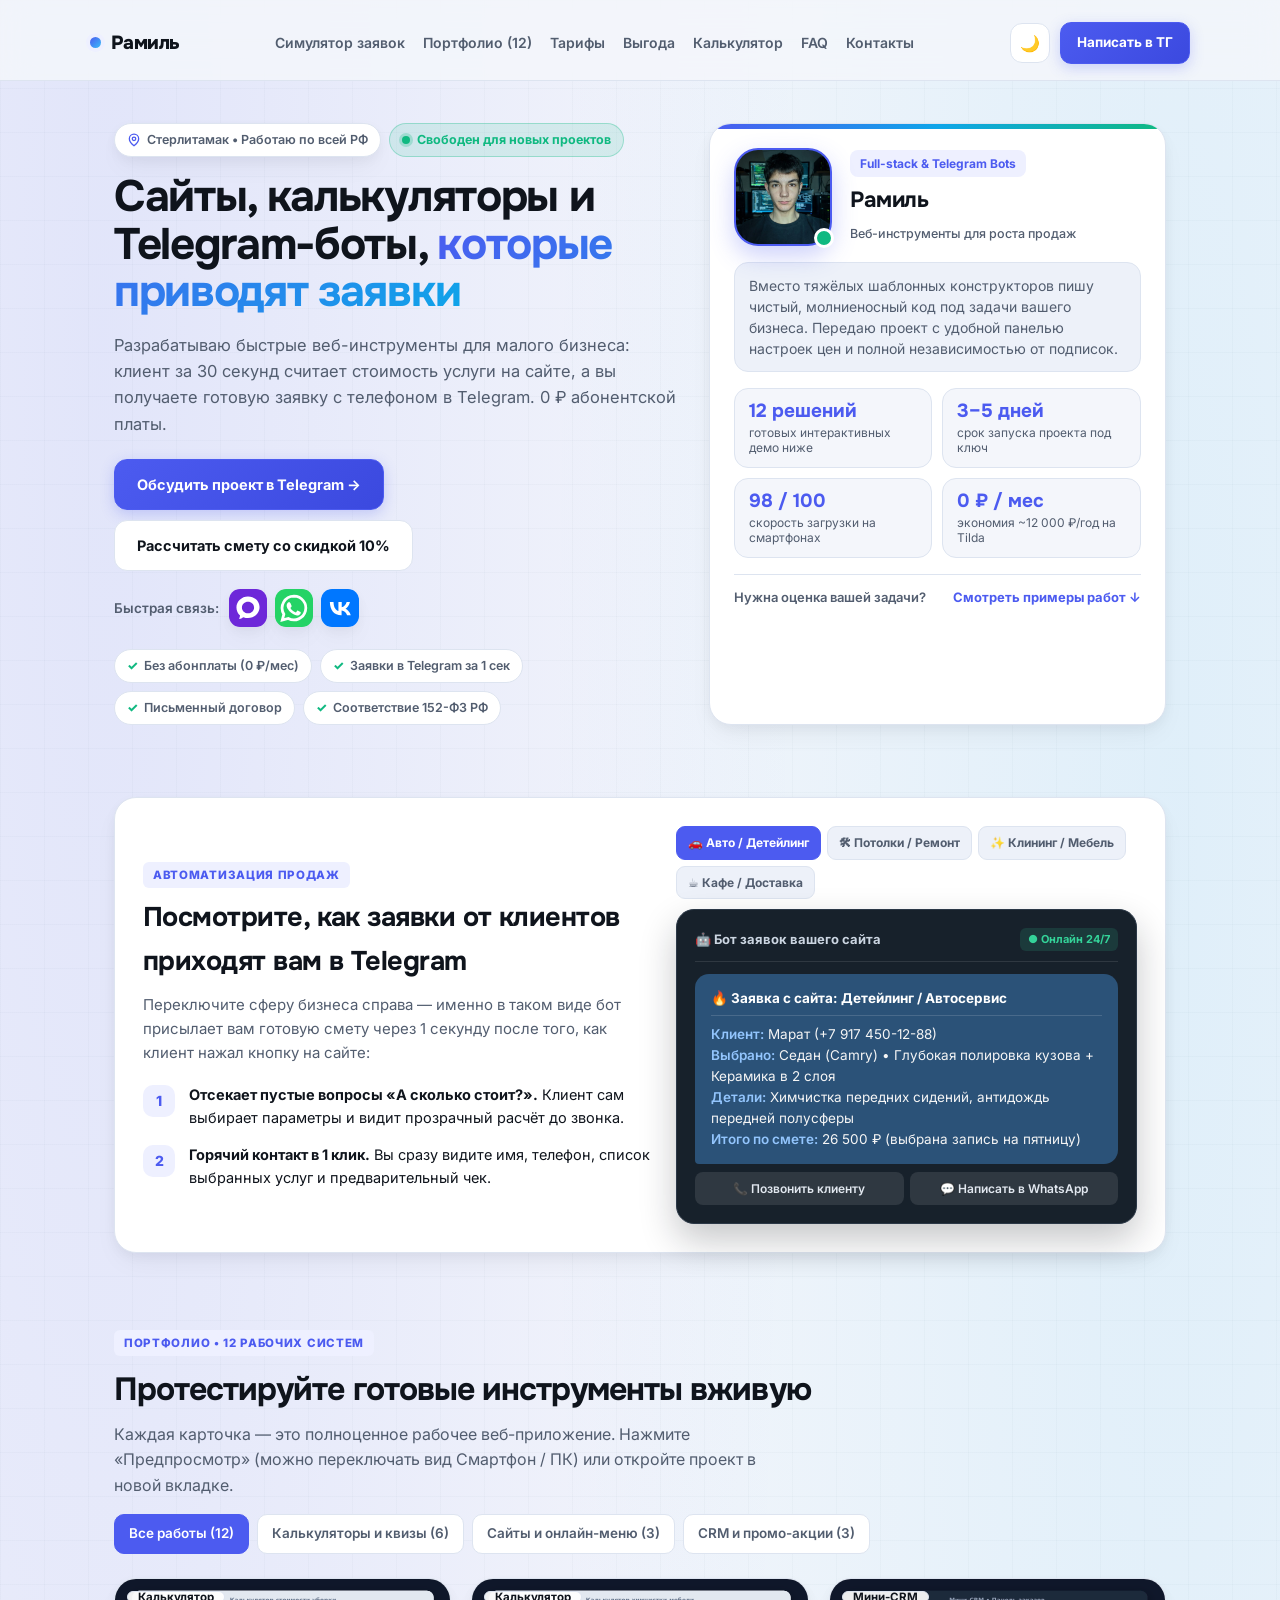
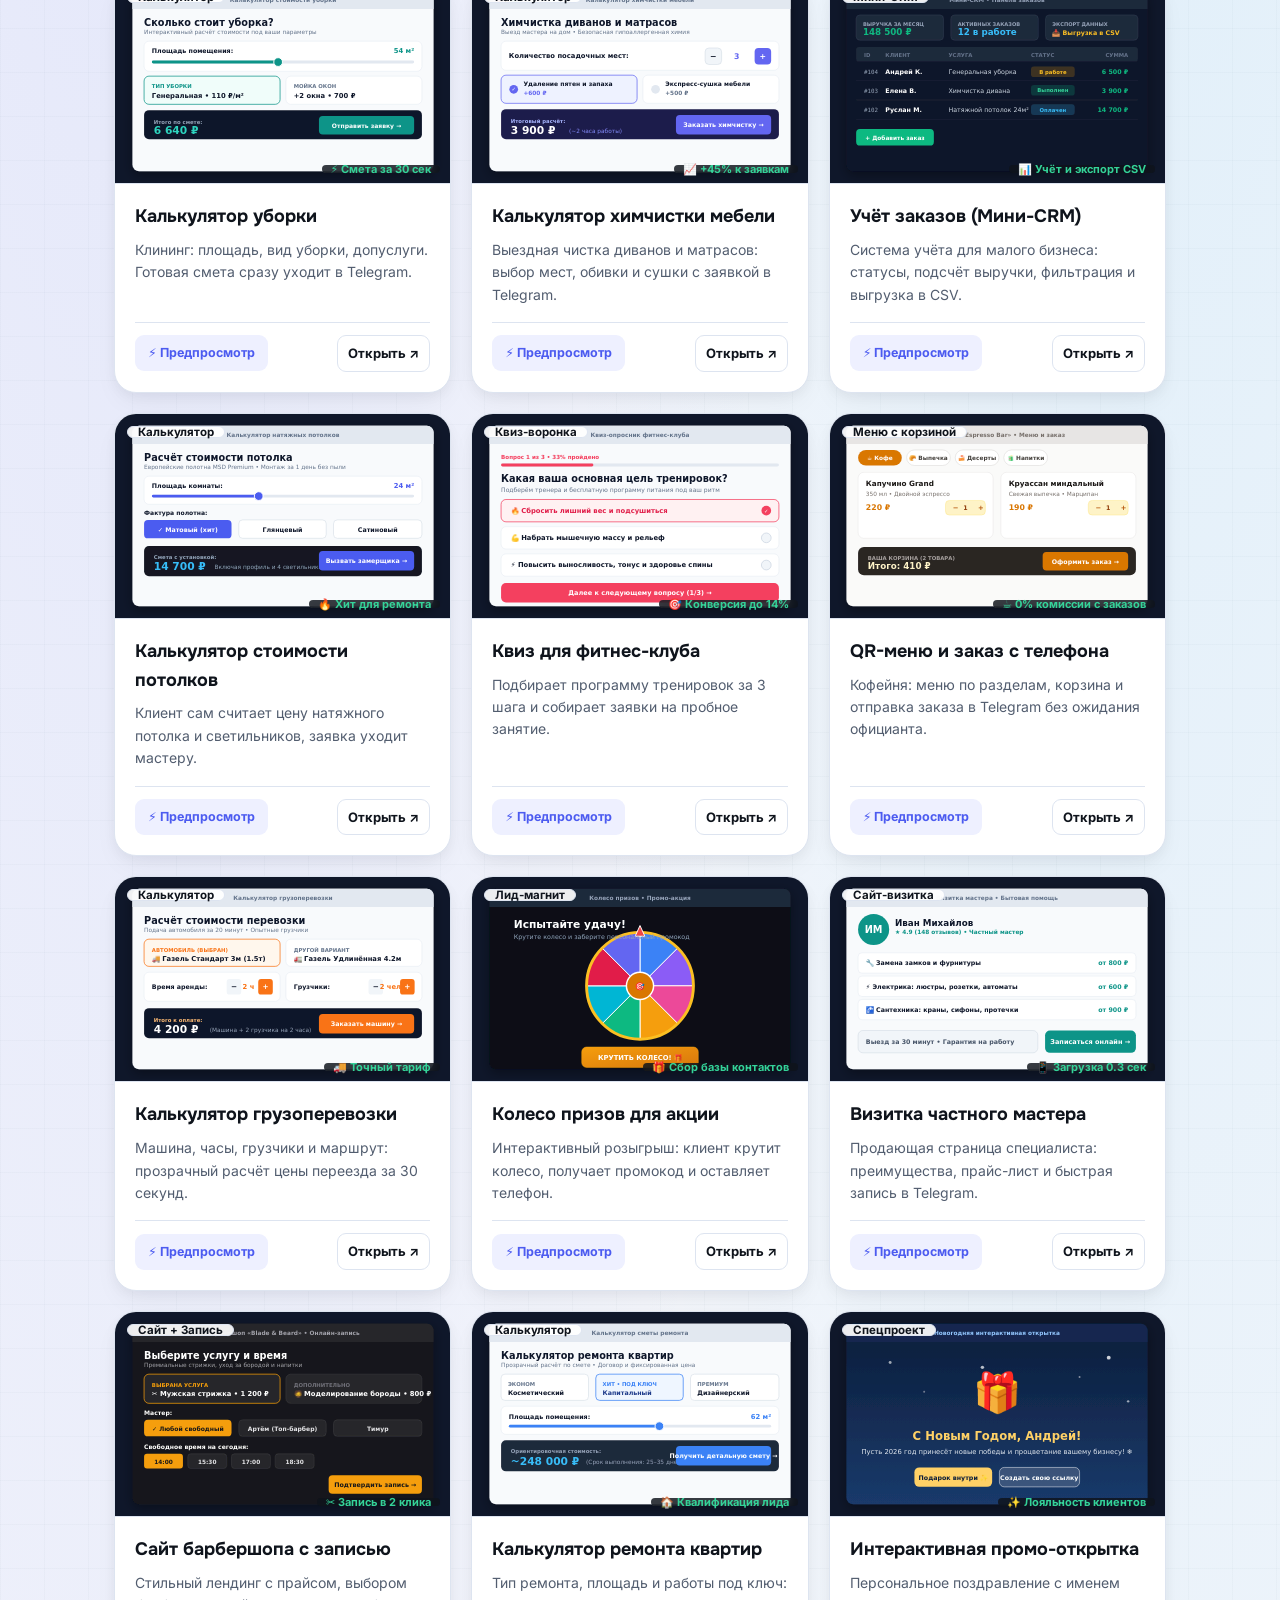
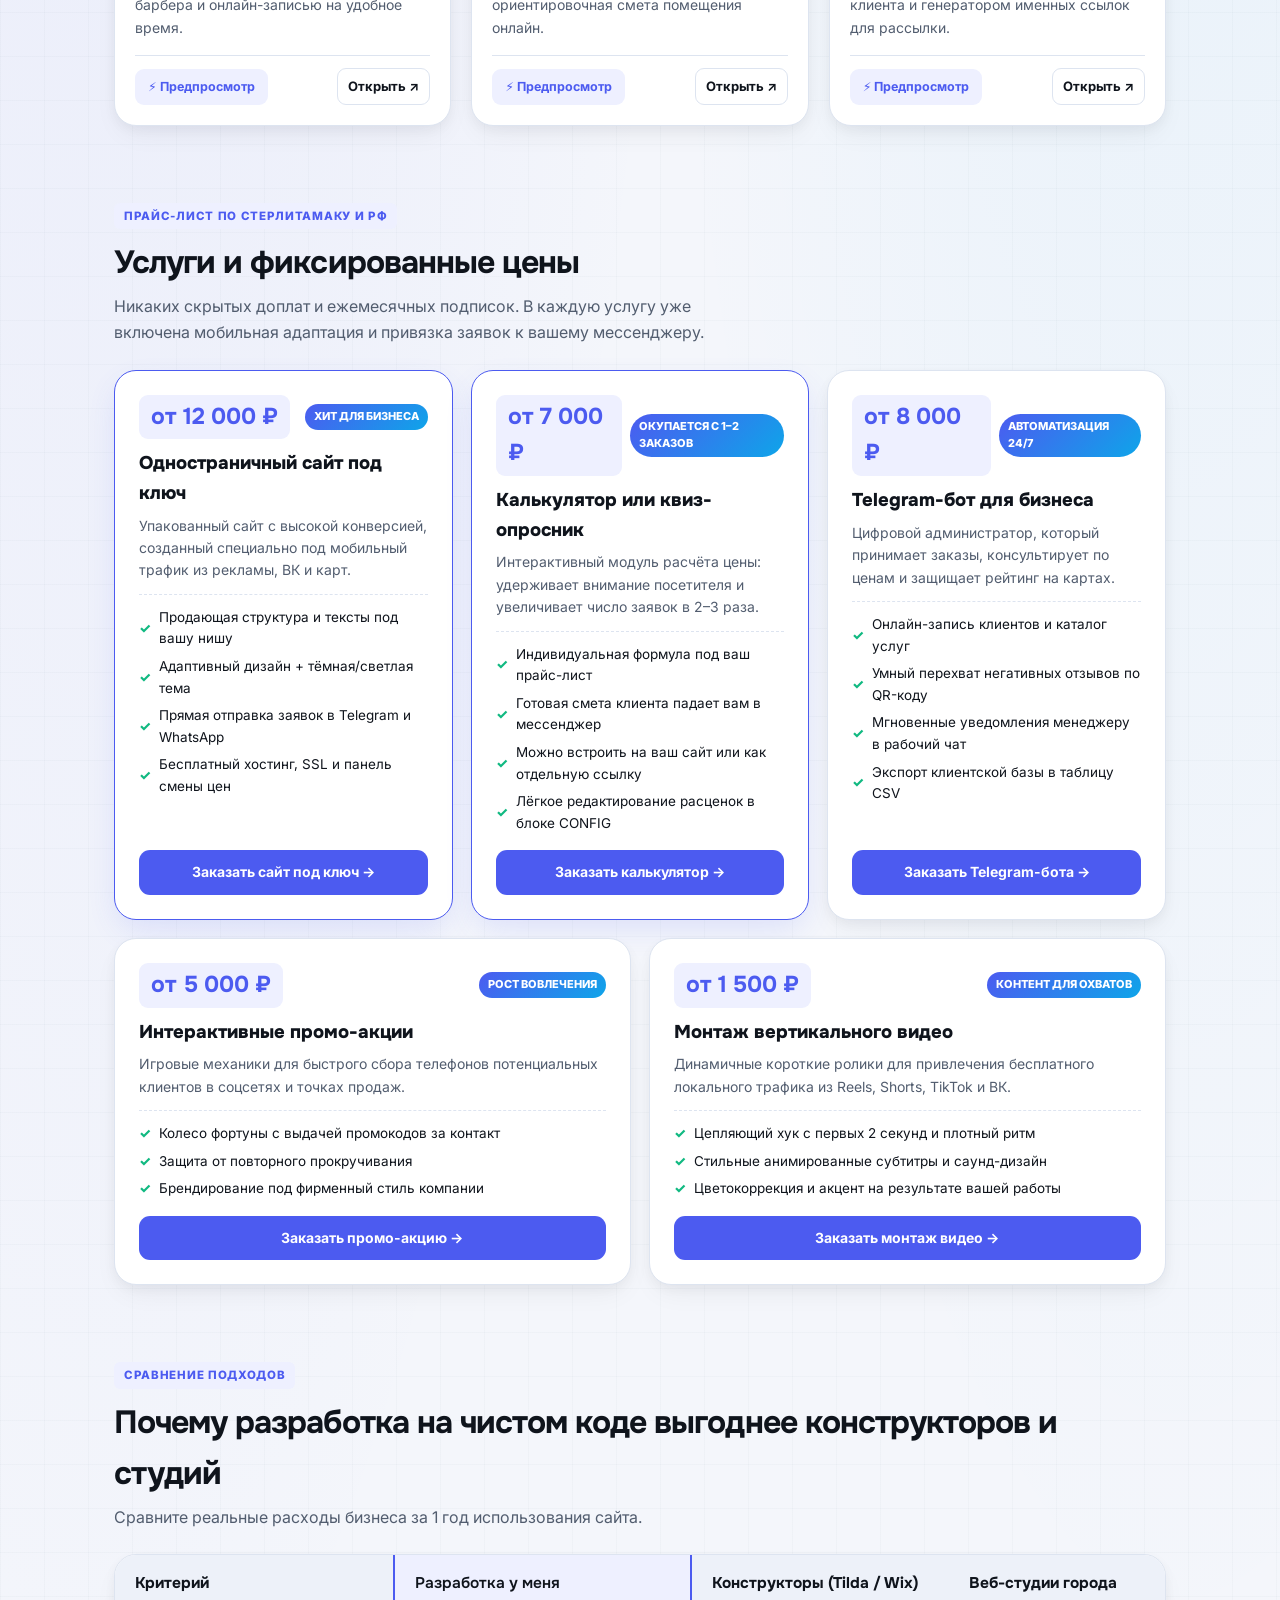
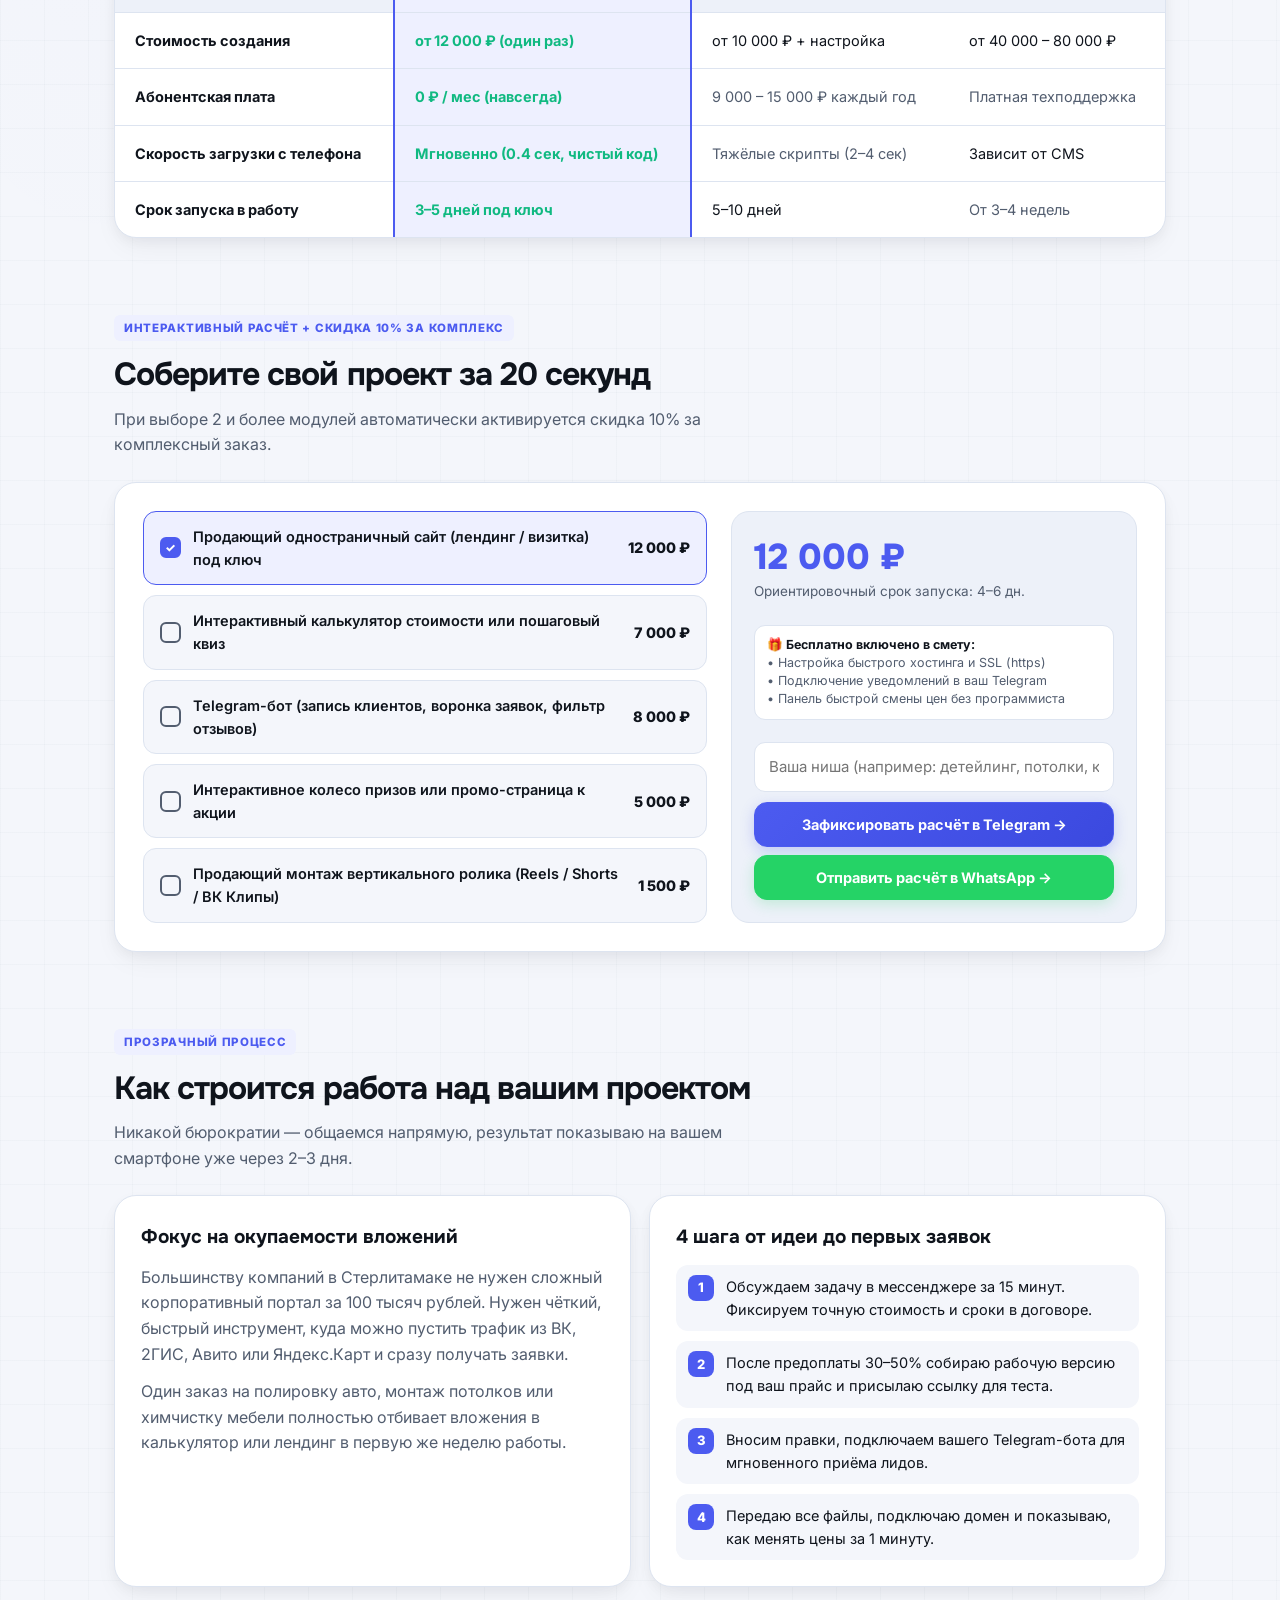
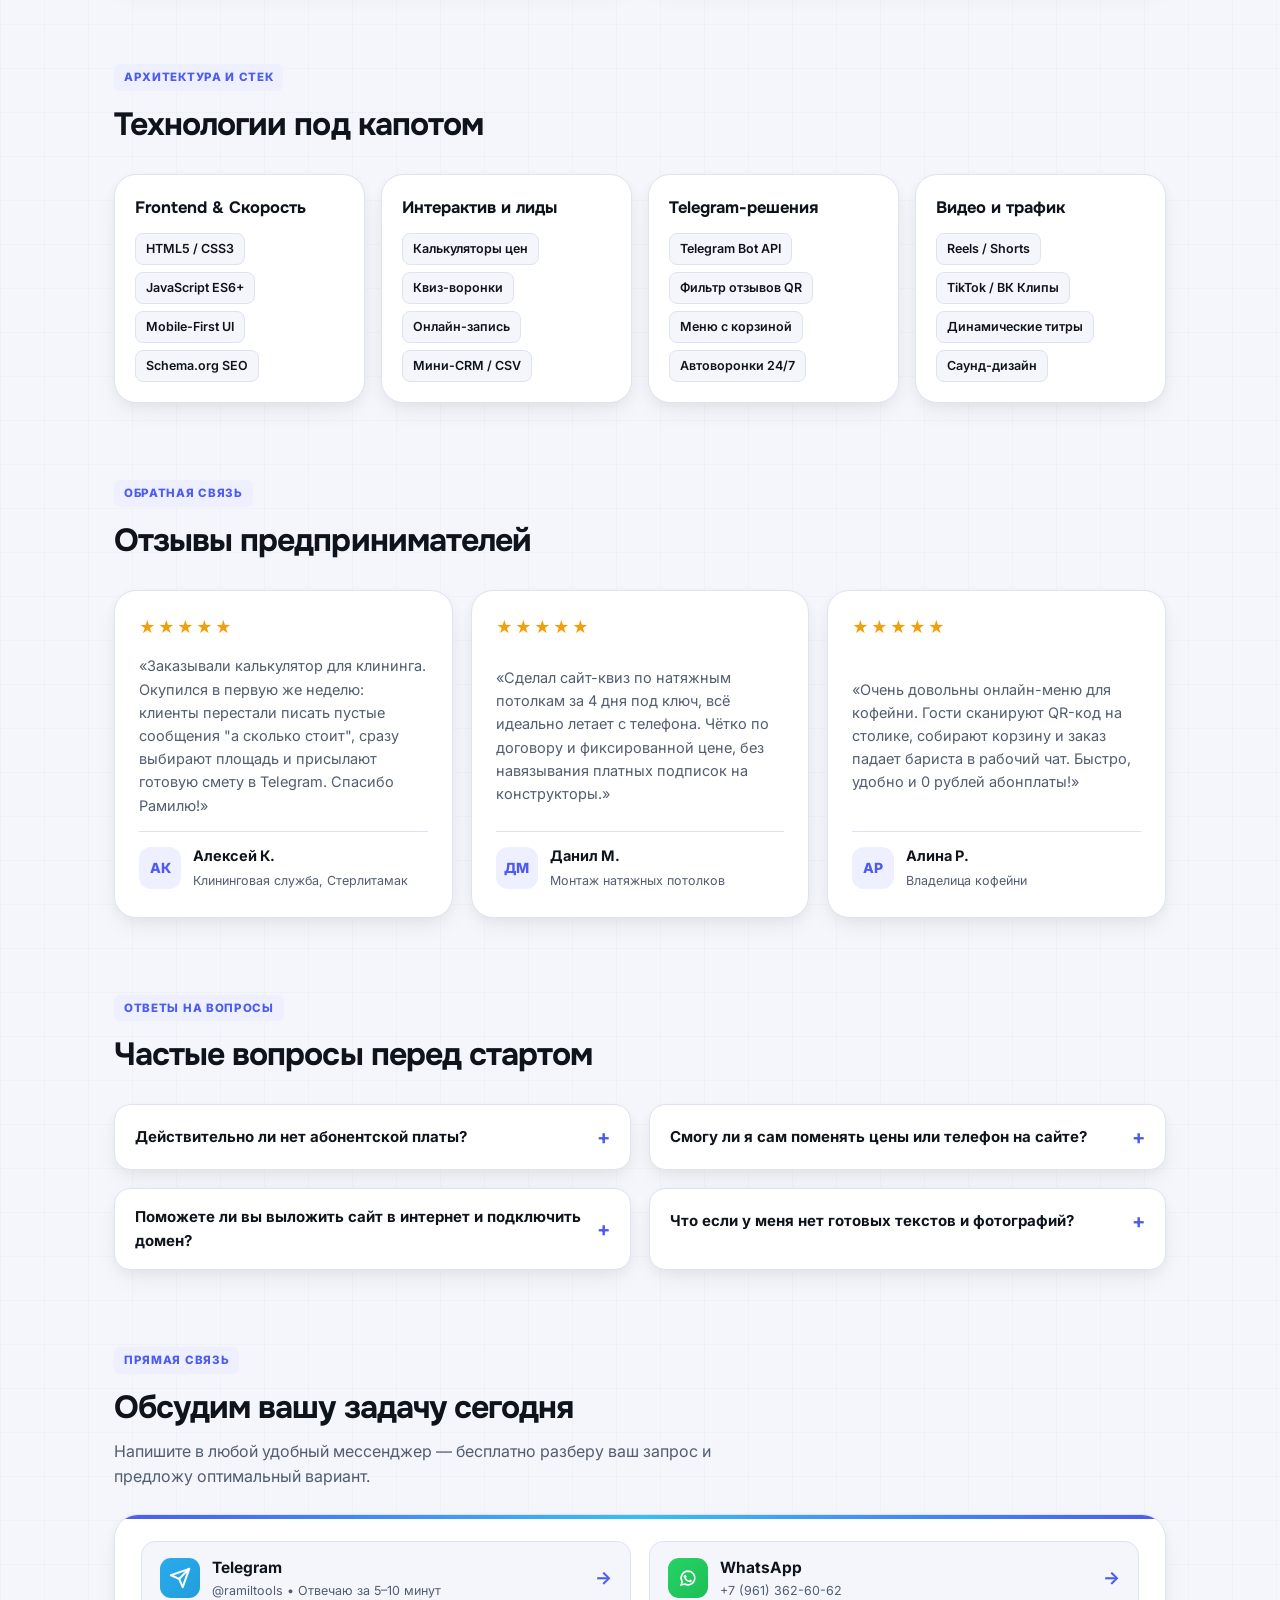
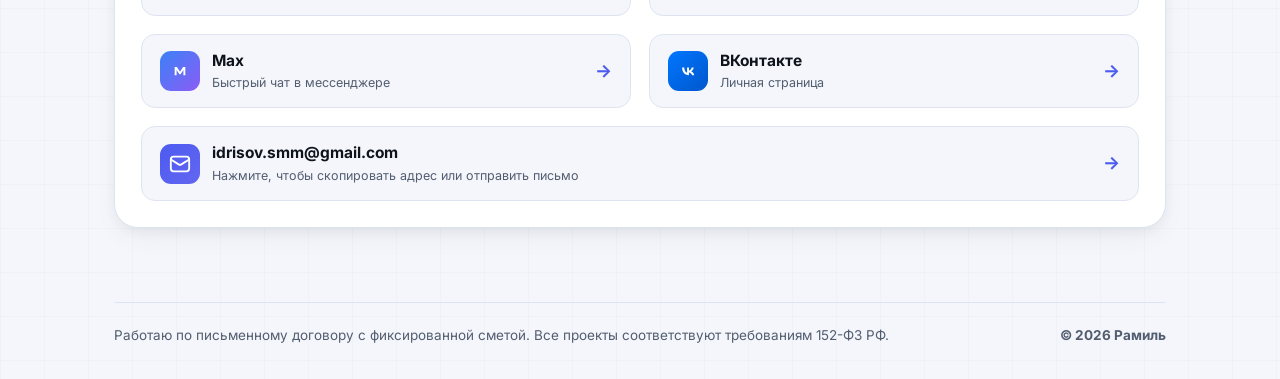
==== commit 5e888461: "Update index.html" ====
--- a/index.html
+++ b/index.html
@@ -18,9 +18,6 @@
   <meta property="og:url" content="https://ramil-tools.ru/">
   <meta property="og:image" content="https://ramil-tools.ru/og-cover.svg">
   <meta name="twitter:card" content="summary_large_image">
-  <meta name="twitter:title" content="Рамиль — Сайты, калькуляторы и Telegram-боты для бизнеса">
-  <meta name="twitter:description" content="Делаю одностраничные сайты, интерактивные калькуляторы, квизы и Telegram-боты для малого бизнеса.">
-  <meta name="twitter:image" content="https://ramil-tools.ru/og-cover.svg">
 
   <script type="application/ld+json">
   {
@@ -47,21 +44,22 @@
 
   <style>
     :root {
-      --ink: #0f141c; --mut: #525d6f; --bg: #f5f7fb; --card: #ffffff;
-      --subtle: #eef2f8; --line: #e1e7f0; --acc: #4c5bf0; --acc-hover: #3b49df;
-      --acc-soft: #eef0ff; --ok: #10b981; --wa: #25d366; --wa-hover: #20bd5a;
-      --radius: 20px;
-      --shadow-sm: 0 2px 6px rgba(15, 20, 28, 0.03), 0 10px 24px -4px rgba(15, 20, 28, 0.05);
-      --shadow-hover: 0 20px 40px -8px rgba(76, 91, 240, 0.15), 0 6px 16px -4px rgba(15, 20, 28, 0.06);
-      --font-sans: "Inter", system-ui, -apple-system, "Segoe UI", Roboto, Arial, sans-serif;
-      --font-display: "Onest", "Inter", system-ui, -apple-system, "Segoe UI", Roboto, sans-serif;
+      --ink: #0f141c; --mut: #525d6f; --bg: #f4f6fb; --card: #ffffff;
+      --subtle: #edf1f9; --line: #dde4f0; --acc: #4c5bf0; --acc-hover: #3b49df;
+      --acc-soft: #eef0ff; --ok: #10b981; --ok-soft: rgba(16, 185, 129, 0.12);
+      --wa: #25d366; --wa-hover: #20bd5a; --warn: #f59e0b;
+      --radius: 22px;
+      --shadow-sm: 0 4px 12px rgba(15, 20, 28, 0.04), 0 12px 28px -6px rgba(15, 20, 28, 0.06);
+      --shadow-hover: 0 22px 44px -10px rgba(76, 91, 240, 0.18), 0 8px 18px -4px rgba(15, 20, 28, 0.06);
+      --font-sans: "Inter", system-ui, -apple-system, "Segoe UI", Roboto, sans-serif;
+      --font-display: "Onest", "Inter", system-ui, -apple-system, sans-serif;
     }
     [data-theme="dark"] {
-      --ink: #f3f5f8; --mut: #94a3b8; --bg: #0b0f17; --card: #131924;
-      --subtle: #1c2433; --line: #232d3f; --acc: #6370ff; --acc-hover: #7b86ff;
-      --acc-soft: rgba(99, 112, 255, 0.15); --ok: #34d399;
-      --shadow-sm: 0 4px 20px rgba(0, 0, 0, 0.35);
-      --shadow-hover: 0 20px 40px rgba(0, 0, 0, 0.55);
+      --ink: #f3f5f8; --mut: #94a3b8; --bg: #090d16; --card: #121826;
+      --subtle: #1a2234; --line: #243047; --acc: #6875ff; --acc-hover: #818cf8;
+      --acc-soft: rgba(104, 117, 255, 0.16); --ok: #34d399; --ok-soft: rgba(52, 211, 153, 0.14);
+      --shadow-sm: 0 6px 24px rgba(0, 0, 0, 0.4);
+      --shadow-hover: 0 22px 44px rgba(0, 0, 0, 0.65);
     }
     *, *::before, *::after { box-sizing: border-box; -webkit-tap-highlight-color: transparent; }
     html { scroll-behavior: smooth; overflow-x: hidden; max-width: 100%; }
@@ -69,8 +67,8 @@
       margin: 0; width: 100%; max-width: 100%; overflow-x: hidden;
       font: 16px/1.6 var(--font-sans); background-color: var(--bg);
       background-image:
-        radial-gradient(at 10% 5%, rgba(76, 91, 240, 0.07) 0px, transparent 45%),
-        radial-gradient(at 90% 12%, rgba(56, 189, 248, 0.06) 0px, transparent 40%),
+        radial-gradient(at 8% 4%, rgba(76, 91, 240, 0.11) 0px, transparent 42%),
+        radial-gradient(at 92% 10%, rgba(14, 165, 233, 0.09) 0px, transparent 38%),
         linear-gradient(to right, rgba(148, 163, 184, 0.06) 1px, transparent 1px),
         linear-gradient(to bottom, rgba(148, 163, 184, 0.06) 1px, transparent 1px);
       background-size: 100% 100%, 100% 100%, 44px 44px, 44px 44px;
@@ -79,208 +77,246 @@
     }
     h1, h2, h3, .logo, .price-card b, .stat-box b, .est-sum { font-family: var(--font-display); }
     a { color: inherit; }
-    .wrap { width: 100%; max-width: 1080px; margin: 0 auto; padding: 0 24px; }
-
-    /* Шапка */
+    .wrap { width: 100%; max-width: 1100px; margin: 0 auto; padding: 0 24px; }
+
+    /* Навигация */
     .site-header {
       position: sticky; top: 0; z-index: 40; width: 100%;
-      padding-top: max(env(safe-area-inset-top, 0px), 8px);
-      background: var(--bg); background: color-mix(in srgb, var(--bg) 88%, transparent);
+      padding-top: max(env(safe-area-inset-top, 0px), 6px);
+      background: var(--bg); background: color-mix(in srgb, var(--bg) 86%, transparent);
       backdrop-filter: blur(16px); -webkit-backdrop-filter: blur(16px);
       border-bottom: 1px solid var(--line);
     }
-    .nav-bar { display: flex; align-items: center; justify-content: space-between; min-height: 76px; padding: 14px 0; gap: 12px; }
-    .logo { font-weight: 800; font-size: 19px; letter-spacing: -0.03em; text-decoration: none; display: inline-flex; align-items: center; gap: 10px; padding-left: 4px; flex-shrink: 0; }
-    .logo-dot { width: 10px; height: 10px; border-radius: 50%; background: var(--acc); box-shadow: 0 0 0 4px var(--acc-soft); flex-shrink: 0; }
+    .nav-bar { display: flex; align-items: center; justify-content: space-between; min-height: 74px; padding: 12px 0; gap: 12px; }
+    .logo { font-weight: 800; font-size: 19px; letter-spacing: -0.03em; text-decoration: none; display: inline-flex; align-items: center; gap: 10px; flex-shrink: 0; }
+    .logo-dot { width: 11px; height: 11px; border-radius: 50%; background: linear-gradient(135deg, var(--acc), #38bdf8); box-shadow: 0 0 0 4px var(--acc-soft); flex-shrink: 0; }
     .nav-links { display: flex; flex-wrap: wrap; gap: 18px; font-size: 14px; font-weight: 600; color: var(--mut); }
     .nav-links a { text-decoration: none; transition: color 0.15s ease; white-space: nowrap; }
     .nav-links a:hover { color: var(--acc); }
     .nav-right { display: flex; align-items: center; gap: 10px; flex-shrink: 0; }
-    .theme-toggle { width: 40px; height: 40px; border-radius: 12px; border: 1px solid var(--line); background: var(--card); color: var(--ink); cursor: pointer; font-size: 16px; display: inline-flex; align-items: center; justify-content: center; transition: border-color 0.15s ease, transform 0.15s ease; }
+    .theme-toggle { width: 40px; height: 40px; border-radius: 12px; border: 1px solid var(--line); background: var(--card); color: var(--ink); cursor: pointer; font-size: 16px; display: inline-flex; align-items: center; justify-content: center; transition: 0.15s ease; }
     .theme-toggle:hover { border-color: var(--acc); transform: translateY(-1px); }
 
     /* Кнопки */
-    .btn { display: inline-flex; align-items: center; justify-content: center; gap: 8px; padding: 12px 20px; border-radius: 12px; background: var(--acc); color: #fff; text-decoration: none; font-weight: 700; font-size: 14.5px; border: 1.5px solid var(--acc); cursor: pointer; white-space: nowrap; transition: transform 0.15s ease, background 0.15s ease, box-shadow 0.15s ease, opacity 0.15s ease; font-family: inherit; text-align: center; }
-    .btn:hover:not(:disabled) { background: var(--acc-hover); border-color: var(--acc-hover); transform: translateY(-2px); box-shadow: 0 8px 20px rgba(76, 91, 240, 0.28); }
+    .btn { display: inline-flex; align-items: center; justify-content: center; gap: 8px; padding: 13px 22px; border-radius: 13px; background: linear-gradient(135deg, var(--acc), #3b49df); color: #fff; text-decoration: none; font-weight: 700; font-size: 14.5px; border: 1.5px solid var(--acc); cursor: pointer; white-space: nowrap; transition: transform 0.15s ease, box-shadow 0.15s ease, opacity 0.15s ease; font-family: inherit; text-align: center; box-shadow: 0 4px 14px rgba(76, 91, 240, 0.25); }
+    .btn:hover:not(:disabled) { transform: translateY(-2px); box-shadow: 0 10px 24px rgba(76, 91, 240, 0.35); }
     .btn:disabled { opacity: 0.55; cursor: not-allowed; transform: none; box-shadow: none; }
-    .btn.alt { background: var(--card); color: var(--ink); border: 1.5px solid var(--line); }
-    .btn.alt:hover:not(:disabled) { background: var(--card); border-color: var(--acc); color: var(--acc); box-shadow: var(--shadow-sm); }
-    .btn.sm { padding: 9px 16px; font-size: 14px; border-radius: 12px; }
-    .btn.btn-wa { background: var(--wa); border-color: var(--wa); color: #ffffff; }
-    .btn.btn-wa:hover:not(:disabled) { background: var(--wa-hover); border-color: var(--wa-hover); box-shadow: 0 8px 20px rgba(37, 211, 102, 0.32); }
-
-    /* Hero */
-    .hero { padding: 48px 0 36px; display: grid; grid-template-columns: 1.3fr 0.9fr; gap: 28px; align-items: stretch; }
+    .btn.alt { background: var(--card); color: var(--ink); border: 1.5px solid var(--line); box-shadow: none; }
+    .btn.alt:hover:not(:disabled) { border-color: var(--acc); color: var(--acc); box-shadow: var(--shadow-sm); }
+    .btn.sm { padding: 9px 16px; font-size: 13.5px; border-radius: 11px; }
+    .btn.btn-wa { background: var(--wa); border-color: var(--wa); color: #fff; box-shadow: 0 4px 14px rgba(37, 211, 102, 0.22); }
+    .btn.btn-wa:hover:not(:disabled) { background: var(--wa-hover); border-color: var(--wa-hover); box-shadow: 0 8px 20px rgba(37, 211, 102, 0.34); }
+
+    /* 1. Первый экран (Hero) */
+    .hero { padding: 42px 0 34px; display: grid; grid-template-columns: 1.22fr 0.98fr; gap: 26px; align-items: stretch; }
     .hero-main { display: flex; flex-direction: column; justify-content: center; align-items: flex-start; min-width: 0; }
-    .geo-tag { display: inline-flex; align-items: center; gap: 6px; padding: 6px 12px; border-radius: 10px; background: var(--card); border: 1px solid var(--line); color: var(--mut); font-size: clamp(11px, 3.1vw, 13px); font-weight: 600; margin-bottom: 16px; box-shadow: var(--shadow-sm); max-width: 100%; white-space: nowrap; overflow: hidden; text-overflow: ellipsis; }
+    .hero-badges { display: flex; flex-wrap: wrap; gap: 8px; margin-bottom: 16px; }
+    .geo-tag { display: inline-flex; align-items: center; gap: 6px; padding: 6px 12px; border-radius: 99px; background: var(--card); border: 1px solid var(--line); color: var(--mut); font-size: 12.5px; font-weight: 600; box-shadow: var(--shadow-sm); }
     .geo-tag svg { width: 14px; height: 14px; color: var(--acc); flex-shrink: 0; }
-    .hero h1 { font-size: clamp(26px, 4.4vw, 44px); line-height: 1.1; letter-spacing: -0.03em; margin: 0 0 14px; word-wrap: break-word; }
+    .avail-tag { display: inline-flex; align-items: center; gap: 7px; padding: 6px 12px; border-radius: 99px; background: var(--ok-soft); border: 1px solid rgba(16, 185, 129, 0.3); color: var(--ok); font-size: 12.5px; font-weight: 700; }
+    .avail-dot { width: 8px; height: 8px; border-radius: 50%; background: var(--ok); box-shadow: 0 0 0 3px rgba(16, 185, 129, 0.25); animation: pulseDot 2s infinite; }
+    @keyframes pulseDot { 0%, 100% { opacity: 1; } 50% { opacity: 0.45; } }
+
+    .hero h1 { font-size: clamp(27px, 4.3vw, 44px); line-height: 1.08; letter-spacing: -0.03em; margin: 0 0 16px; }
+    .text-grad { background: linear-gradient(135deg, var(--acc), #0ea5e9); -webkit-background-clip: text; -webkit-text-fill-color: transparent; background-clip: text; }
     .hero p.lead { font-size: 16.5px; color: var(--mut); max-width: 600px; margin: 0 0 22px; }
-    .hero-actions { display: flex; flex-wrap: wrap; gap: 10px; margin-bottom: 16px; width: 100%; }
-    .hero-quick-links { display: flex; align-items: center; gap: 10px; margin-bottom: 22px; font-size: 14px; font-weight: 600; color: var(--mut); }
-    .social-icons { display: inline-flex; align-items: center; gap: 10px; }
-    .social-icon-link { width: 40px; height: 40px; border-radius: 12px; display: inline-flex; align-items: center; justify-content: center; overflow: hidden; box-shadow: var(--shadow-sm); transition: transform 0.15s ease, box-shadow 0.15s ease; text-decoration: none; flex-shrink: 0; }
-    .social-icon-link:hover { transform: translateY(-2px); box-shadow: var(--shadow-hover); }
+    .hero-actions { display: flex; flex-wrap: wrap; gap: 10px; margin-bottom: 18px; width: 100%; }
+    .hero-quick-links { display: flex; align-items: center; gap: 10px; margin-bottom: 22px; font-size: 13.5px; font-weight: 600; color: var(--mut); }
+    .social-icons { display: inline-flex; align-items: center; gap: 8px; }
+    .social-icon-link { width: 38px; height: 38px; border-radius: 11px; display: inline-flex; align-items: center; justify-content: center; overflow: hidden; box-shadow: var(--shadow-sm); transition: transform 0.15s ease; text-decoration: none; }
+    .social-icon-link:hover { transform: translateY(-2px); }
     .social-icon-link svg { width: 100%; height: 100%; display: block; }
-    .hero-guarantees { display: flex; flex-wrap: wrap; gap: 8px 12px; font-size: 13px; font-weight: 600; color: var(--mut); }
-    .hero-guarantees span { display: inline-flex; align-items: center; gap: 6px; padding: 6px 12px; background: var(--card); border: 1px solid var(--line); border-radius: 99px; box-shadow: 0 1px 3px rgba(15, 20, 28, 0.03); }
-    .hero-guarantees span::before { content: "✓ "; color: var(--acc); font-weight: 800; }
-    .hero-card { background: var(--card); border: 1px solid var(--line); border-radius: var(--radius); padding: 26px; box-shadow: var(--shadow-sm); display: flex; flex-direction: column; justify-content: space-between; gap: 16px; position: relative; overflow: hidden; min-width: 0; }
-    .hero-card::before { content: ""; position: absolute; top: 0; left: 0; right: 0; height: 4px; background: linear-gradient(90deg, var(--acc), #38bdf8); }
-    .profile-top { display: flex; align-items: center; gap: 16px; min-width: 0; }
-    .avatar-wrap { position: relative; width: 84px; height: 84px; flex-shrink: 0; }
-    .avatar { width: 84px; height: 84px; border-radius: 22px; object-fit: cover; object-position: center 20%; background: linear-gradient(135deg, var(--acc), #2563eb); border: 2px solid var(--acc); box-shadow: 0 8px 20px rgba(76, 91, 240, 0.25); display: block; }
-    .status-dot { position: absolute; bottom: -2px; right: -2px; width: 18px; height: 18px; border-radius: 50%; background: var(--ok); border: 3px solid var(--card); box-shadow: 0 0 0 2px rgba(16, 185, 129, 0.25); }
-    .profile-top h2 { margin: 0 0 5px; font-size: 21px; }
-    .profile-badge { font-size: 12.5px; font-weight: 700; color: var(--acc); background: var(--acc-soft); padding: 4px 10px; border-radius: 7px; display: inline-block; }
-    .profile-bio { margin: 0; font-size: 14.5px; color: var(--mut); }
-    .hero-stats { display: grid; grid-template-columns: 1fr 1fr; gap: 10px; border-top: 1px solid var(--line); padding-top: 16px; }
-    .stat-box { background: var(--subtle); border-radius: 12px; padding: 12px 14px; min-width: 0; }
-    .stat-box b { display: block; font-size: 20px; color: var(--acc); }
-    .stat-box small { color: var(--mut); font-size: 12.5px; display: block; line-height: 1.35; }
+    .hero-guarantees { display: flex; flex-wrap: wrap; gap: 8px; font-size: 12.5px; font-weight: 600; color: var(--mut); }
+    .hero-guarantees span { display: inline-flex; align-items: center; gap: 6px; padding: 6px 12px; background: var(--card); border: 1px solid var(--line); border-radius: 99px; }
+    .hero-guarantees span::before { content: "✓"; color: var(--ok); font-weight: 800; }
+
+    /* Правая карточка разработчика (без пустых дыр) */
+    .hero-card {
+      background: var(--card); border: 1.5px solid var(--line); border-radius: var(--radius);
+      padding: 24px; box-shadow: var(--shadow-sm); display: flex; flex-direction: column;
+      gap: 16px; position: relative; overflow: hidden; min-width: 0;
+    }
+    .hero-card::before { content: ""; position: absolute; top: 0; left: 0; right: 0; height: 5px; background: linear-gradient(90deg, var(--acc), #0ea5e9, var(--ok)); }
+    .profile-top { display: flex; align-items: center; gap: 18px; min-width: 0; }
+    .avatar-wrap { position: relative; width: 98px; height: 98px; flex-shrink: 0; }
+    .avatar {
+      width: 98px; height: 98px; border-radius: 24px; object-fit: cover; object-position: center 18%;
+      background: linear-gradient(135deg, var(--acc), #1d4ed8);
+      border: 2.5px solid var(--acc); box-shadow: 0 10px 24px rgba(76, 91, 240, 0.28); display: block;
+    }
+    .status-dot { position: absolute; bottom: -2px; right: -2px; width: 20px; height: 20px; border-radius: 50%; background: var(--ok); border: 3px solid var(--card); }
+    .profile-meta h2 { margin: 0 0 6px; font-size: 22px; letter-spacing: -0.02em; }
+    .profile-badge { font-size: 12px; font-weight: 700; color: var(--acc); background: var(--acc-soft); padding: 4px 10px; border-radius: 8px; display: inline-block; margin-bottom: 6px; }
+    .profile-sub { font-size: 12.5px; color: var(--mut); display: block; font-weight: 500; }
+    .profile-bio { margin: 0; font-size: 14px; color: var(--mut); line-height: 1.5; background: var(--subtle); padding: 12px 14px; border-radius: 14px; border: 1px solid var(--line); }
+    .hero-stats { display: grid; grid-template-columns: 1fr 1fr; gap: 10px; }
+    .stat-box { background: var(--bg); border: 1px solid var(--line); border-radius: 14px; padding: 11px 14px; min-width: 0; }
+    .stat-box b { display: block; font-size: 19px; color: var(--acc); line-height: 1.2; }
+    .stat-box small { color: var(--mut); font-size: 12px; display: block; line-height: 1.3; margin-top: 2px; }
+    .hero-card-foot { display: flex; align-items: center; justify-content: space-between; gap: 10px; padding-top: 12px; border-top: 1px solid var(--line); font-size: 13px; font-weight: 600; color: var(--mut); }
+    .hero-card-foot a { color: var(--acc); text-decoration: none; font-weight: 700; }
+    .hero-card-foot a:hover { text-decoration: underline; }
 
     /* Секции */
-    section { padding: 36px 0; scroll-margin-top: 84px; }
-    .sec-head { display: flex; flex-wrap: wrap; justify-content: space-between; align-items: flex-end; gap: 16px; margin-bottom: 22px; }
+    section { padding: 38px 0; scroll-margin-top: 84px; }
+    .sec-head { display: flex; flex-wrap: wrap; justify-content: space-between; align-items: flex-end; gap: 16px; margin-bottom: 24px; }
     .sec-head > div { min-width: 0; }
-    .sec-head h2 { font-size: clamp(22px, 3.5vw, 31px); letter-spacing: -0.03em; margin: 0; position: relative; padding-left: 14px; }
-    .sec-head h2::before { content: ""; position: absolute; left: 0; top: 0.16em; bottom: 0.16em; width: 4px; border-radius: 4px; background: var(--acc); }
-    .sec-head p { margin: 6px 0 0; color: var(--mut); max-width: 640px; }
-
-    /* Как приходят заявки */
-    .tg-showcase { background: var(--card); border: 1px solid var(--line); border-radius: var(--radius); padding: 28px; box-shadow: var(--shadow-sm); display: grid; grid-template-columns: 1.15fr 1fr; gap: 24px; align-items: center; }
-    .tg-showcase > div { min-width: 0; }
-    .tg-showcase h2 { margin: 0 0 10px; font-size: clamp(21px, 3.2vw, 28px); }
-    .tg-showcase-desc { margin: 0 0 18px; color: var(--mut); }
+    .sec-badge { display: inline-block; font-size: 11.5px; font-weight: 800; text-transform: uppercase; letter-spacing: 0.06em; color: var(--acc); background: var(--acc-soft); padding: 4px 10px; border-radius: 6px; margin-bottom: 8px; }
+    .sec-head h2 { font-size: clamp(22px, 3.5vw, 32px); letter-spacing: -0.03em; margin: 0; }
+    .sec-head p { margin: 6px 0 0; color: var(--mut); max-width: 650px; }
+
+    /* 2. Интерактивный симулятор заявок в Telegram */
+    .tg-showcase { background: var(--card); border: 1.5px solid var(--line); border-radius: var(--radius); padding: 28px; box-shadow: var(--shadow-sm); display: grid; grid-template-columns: 1.1fr 1fr; gap: 26px; align-items: center; }
+    .tg-showcase h2 { margin: 0 0 10px; font-size: clamp(21px, 3vw, 27px); letter-spacing: -0.02em; }
+    .tg-showcase-desc { margin: 0 0 18px; color: var(--mut); font-size: 15px; }
     .tg-benefits { display: grid; gap: 14px; }
-    .tg-benefit-item { display: flex; gap: 14px; align-items: flex-start; }
-    .tg-icon { width: 32px; height: 32px; border-radius: 9px; background: var(--acc-soft); color: var(--acc); font-weight: 800; font-size: 14px; display: inline-flex; align-items: center; justify-content: center; flex-shrink: 0; margin-top: 2px; }
-    .tg-mock { background: #17212b; color: #f5f5f5; border-radius: 18px; padding: 18px; font-size: 14px; box-shadow: 0 14px 32px rgba(15, 20, 28, 0.2); border: 1px solid #2b3847; min-width: 0; max-width: 100%; }
-    .tg-mock-head { display: flex; align-items: center; justify-content: space-between; padding-bottom: 12px; margin-bottom: 12px; border-bottom: 1px solid rgba(255, 255, 255, 0.1); font-weight: 700; font-size: 13.5px; color: #cbd5e1; }
-    .tg-mock-tag { font-size: 11.5px; font-weight: 600; color: #94a3b8; background: rgba(255, 255, 255, 0.07); padding: 3px 8px; border-radius: 6px; }
-    .tg-bubble { background: #2b5278; border-radius: 14px 14px 14px 4px; padding: 14px 16px; line-height: 1.55; word-break: break-word; overflow-wrap: anywhere; }
-    .tg-bubble-title { font-weight: 700; color: #ffffff; margin-bottom: 8px; padding-bottom: 6px; border-bottom: 1px solid rgba(255, 255, 255, 0.14); }
+    .tg-benefit-item { display: flex; gap: 14px; align-items: flex-start; font-size: 14.5px; }
+    .tg-icon { width: 32px; height: 32px; border-radius: 10px; background: var(--acc-soft); color: var(--acc); font-weight: 800; font-size: 14px; display: inline-flex; align-items: center; justify-content: center; flex-shrink: 0; margin-top: 2px; }
+    .tg-sim-wrap { display: flex; flex-direction: column; gap: 10px; min-width: 0; }
+    .tg-tabs { display: flex; flex-wrap: wrap; gap: 6px; }
+    .tg-tab { padding: 6px 11px; border-radius: 9px; border: 1px solid var(--line); background: var(--subtle); color: var(--mut); font: inherit; font-size: 12px; font-weight: 700; cursor: pointer; transition: 0.15s ease; }
+    .tg-tab:hover { border-color: var(--acc); color: var(--ink); }
+    .tg-tab.active { background: var(--acc); color: #fff; border-color: var(--acc); }
+    .tg-mock { background: #17212b; color: #f5f5f5; border-radius: 18px; padding: 18px; font-size: 13.5px; box-shadow: 0 16px 36px rgba(15, 20, 28, 0.24); border: 1px solid #2b3847; }
+    .tg-mock-head { display: flex; align-items: center; justify-content: space-between; padding-bottom: 10px; margin-bottom: 12px; border-bottom: 1px solid rgba(255, 255, 255, 0.1); font-weight: 700; font-size: 13px; color: #cbd5e1; }
+    .tg-mock-tag { font-size: 11px; font-weight: 700; color: #34d399; background: rgba(52, 211, 153, 0.14); padding: 3px 8px; border-radius: 6px; }
+    .tg-bubble { background: #2b5278; border-radius: 14px 14px 14px 4px; padding: 14px 16px; line-height: 1.55; }
+    .tg-bubble-title { font-weight: 700; color: #fff; margin-bottom: 8px; padding-bottom: 6px; border-bottom: 1px solid rgba(255, 255, 255, 0.14); }
     .tg-bubble b { color: #93c5fd; font-weight: 600; }
-
-    /* Портфолио */
+    .tg-inline-btns { display: grid; grid-template-columns: 1fr 1fr; gap: 6px; margin-top: 8px; }
+    .tg-inline-btn { background: rgba(255, 255, 255, 0.1); border-radius: 8px; padding: 7px; text-align: center; font-size: 12px; font-weight: 600; color: #e2e8f0; }
+
+    /* 3. Портфолио */
     .filter-bar { display: flex; flex-wrap: wrap; gap: 8px; }
     .filter-btn { padding: 8px 14px; border-radius: 10px; border: 1px solid var(--line); background: var(--card); color: var(--mut); font: inherit; font-size: 13.5px; font-weight: 600; cursor: pointer; transition: 0.15s ease; }
     .filter-btn:hover { border-color: var(--acc); color: var(--ink); }
     .filter-btn.active { background: var(--acc); color: #fff; border-color: var(--acc); }
-    .grid { display: grid; grid-template-columns: repeat(auto-fill, minmax(min(100%, 300px), 1fr)); gap: 20px; }
-    .card { background: var(--card); border: 1px solid var(--line); border-radius: var(--radius); overflow: hidden; display: flex; flex-direction: column; box-shadow: var(--shadow-sm); min-width: 0; transition: transform 0.25s ease, box-shadow 0.25s ease, border-color 0.25s ease; }
-    .card:hover { box-shadow: var(--shadow-hover); transform: translateY(-5px); border-color: rgba(76, 91, 240, 0.4); }
-    .card .thumb { display: block; position: relative; line-height: 0; overflow: hidden; background: var(--subtle); height: 210px; border-bottom: 1px solid var(--line); }
+    .grid { display: grid; grid-template-columns: repeat(auto-fill, minmax(min(100%, 310px), 1fr)); gap: 20px; }
+    .card { background: var(--card); border: 1px solid var(--line); border-radius: var(--radius); overflow: hidden; display: flex; flex-direction: column; box-shadow: var(--shadow-sm); min-width: 0; transition: transform 0.22s ease, box-shadow 0.22s ease, border-color 0.22s ease; }
+    .card:hover { box-shadow: var(--shadow-hover); transform: translateY(-5px); border-color: var(--acc); }
+    .card .thumb { display: block; position: relative; line-height: 0; overflow: hidden; background: var(--subtle); height: 205px; border-bottom: 1px solid var(--line); }
     .card img { width: 100%; height: 100%; object-fit: cover; object-position: top; display: block; transition: transform 0.45s ease; }
     .card:hover img { transform: scale(1.03); }
-    .card-tag { position: absolute; top: 12px; left: 12px; background: rgba(255, 255, 255, 0.92); background: color-mix(in srgb, var(--card) 92%, transparent); backdrop-filter: blur(6px); color: var(--ink); padding: 5px 10px; border-radius: 8px; font-size: 12px; font-weight: 700; line-height: 1.2; border: 1px solid var(--line); }
+    .card-tag { position: absolute; top: 12px; left: 12px; background: var(--card); background: color-mix(in srgb, var(--card) 92%, transparent); backdrop-filter: blur(6px); color: var(--ink); padding: 5px 10px; border-radius: 8px; font-size: 11.5px; font-weight: 700; border: 1px solid var(--line); }
+    .card-metric { position: absolute; bottom: 10px; right: 10px; background: rgba(15, 20, 28, 0.82); color: #34d399; padding: 4px 9px; border-radius: 7px; font-size: 11px; font-weight: 700; backdrop-filter: blur(4px); }
     .card .b { padding: 18px 20px 20px; display: flex; flex-direction: column; gap: 8px; flex: 1; }
-    .card h3 { margin: 0; font-size: 18.5px; }
-    .card p { margin: 0; color: var(--mut); font-size: 14.5px; flex: 1; }
-    .card-footer { display: flex; align-items: center; justify-content: space-between; flex-wrap: wrap; gap: 8px; margin-top: 8px; padding-top: 12px; border-top: 1px solid var(--line); }
-    .card-link { color: var(--acc); font-weight: 700; text-decoration: none; font-size: 14px; display: inline-flex; align-items: center; gap: 4px; }
-    .card-link:hover { text-decoration: underline; text-underline-offset: 4px; }
-    .preview-btn { background: var(--subtle); border: 1px solid var(--line); color: var(--ink); border-radius: 8px; padding: 6px 11px; font: inherit; font-size: 12.5px; font-weight: 700; cursor: pointer; transition: 0.15s ease; }
-    .preview-btn:hover { border-color: var(--acc); color: var(--acc); }
-
-    /* Услуги и цены */
+    .card h3 { margin: 0; font-size: 18px; }
+    .card p { margin: 0; color: var(--mut); font-size: 14px; flex: 1; }
+    .card-footer { display: flex; align-items: center; justify-content: space-between; gap: 8px; margin-top: 8px; padding-top: 12px; border-top: 1px solid var(--line); }
+    .preview-btn { background: var(--acc-soft); border: 1px solid transparent; color: var(--acc); border-radius: 9px; padding: 7px 12px; font: inherit; font-size: 12.5px; font-weight: 700; cursor: pointer; transition: 0.15s ease; }
+    .preview-btn:hover { background: var(--acc); color: #fff; }
+    .card-link { color: var(--ink); font-weight: 700; text-decoration: none; font-size: 13px; padding: 7px 10px; border-radius: 9px; border: 1px solid var(--line); transition: 0.15s ease; }
+    .card-link:hover { border-color: var(--acc); color: var(--acc); }
+
+    /* 4. Услуги и цены (с чек-листами и бейджами Хит) */
     .price-grid { display: grid; grid-template-columns: repeat(6, 1fr); gap: 18px; align-items: stretch; }
-    .price-card { grid-column: span 2; background: var(--card); border: 1px solid var(--line); border-radius: var(--radius); padding: 24px; display: flex; flex-direction: column; justify-content: space-between; gap: 14px; box-shadow: var(--shadow-sm); min-width: 0; transition: transform 0.2s ease, border-color 0.2s ease, box-shadow 0.2s ease; }
+    .price-card { grid-column: span 2; background: var(--card); border: 1.5px solid var(--line); border-radius: var(--radius); padding: 24px; display: flex; flex-direction: column; justify-content: space-between; gap: 16px; box-shadow: var(--shadow-sm); position: relative; transition: transform 0.2s ease, border-color 0.2s ease, box-shadow 0.2s ease; }
+    .price-card.featured { border-color: var(--acc); box-shadow: 0 12px 32px -6px rgba(76, 91, 240, 0.16); }
     .price-card:hover { transform: translateY(-4px); border-color: var(--acc); box-shadow: var(--shadow-hover); }
     .price-card:nth-child(4), .price-card:nth-child(5) { grid-column: span 3; }
-    .price-card b { font-size: 24px; color: var(--acc); display: inline-block; margin-bottom: 6px; background: var(--acc-soft); padding: 4px 12px; border-radius: 9px; }
-    .price-card span { font-weight: 700; font-size: 17.5px; display: block; }
-    .price-card p { margin: 6px 0 0; font-size: 14.5px; color: var(--mut); }
-    .price-order-link { font-size: 14px; font-weight: 700; color: var(--acc); text-decoration: none; display: inline-flex; align-items: center; gap: 6px; padding-top: 10px; border-top: 1px solid var(--line); }
-    .price-order-link:hover { text-decoration: underline; text-underline-offset: 4px; }
-
-    /* Калькулятор сметы */
-    .estimator-card { background: var(--card); border: 1px solid var(--line); border-radius: var(--radius); padding: 28px; box-shadow: var(--shadow-sm); display: grid; grid-template-columns: 1.3fr 0.9fr; gap: 24px; align-items: stretch; width: 100%; overflow: hidden; }
-    .est-options { display: flex; flex-direction: column; gap: 10px; min-width: 0; width: 100%; }
-    .est-row { display: flex; align-items: center; justify-content: space-between; gap: 12px; padding: 13px 16px; border-radius: 12px; border: 1px solid var(--line); background: var(--bg); color: var(--ink); font: inherit; text-align: left; cursor: pointer; user-select: none; transition: background-color 0.15s ease, border-color 0.15s ease; width: 100%; min-width: 0; }
+    .price-top-row { display: flex; align-items: center; justify-content: space-between; gap: 8px; margin-bottom: 10px; }
+    .price-card b { font-size: 23px; color: var(--acc); background: var(--acc-soft); padding: 4px 12px; border-radius: 9px; }
+    .hit-badge { font-size: 11px; font-weight: 800; text-transform: uppercase; background: linear-gradient(135deg, var(--acc), #0ea5e9); color: #fff; padding: 4px 9px; border-radius: 99px; }
+    .price-card h3 { font-weight: 800; font-size: 18.5px; margin: 0 0 6px; }
+    .price-card p { margin: 0 0 12px; font-size: 14px; color: var(--mut); }
+    .price-features { list-style: none; padding: 0; margin: 0; display: grid; gap: 6px; font-size: 13.5px; color: var(--ink); border-top: 1px dashed var(--line); padding-top: 12px; }
+    .price-features li { display: flex; align-items: center; gap: 8px; }
+    .price-features li::before { content: "✓"; color: var(--ok); font-weight: 800; }
+    .price-order-link { font-size: 14px; font-weight: 700; color: #fff; background: var(--acc); text-decoration: none; display: flex; align-items: center; justify-content: center; gap: 6px; padding: 11px 16px; border-radius: 11px; transition: background 0.15s ease; }
+    .price-order-link:hover { background: var(--acc-hover); }
+
+    /* 5. Сравнение выгоды */
+    .comp-table-wrap { background: var(--card); border: 1.5px solid var(--line); border-radius: var(--radius); overflow-x: auto; box-shadow: var(--shadow-sm); }
+    .comp-table { width: 100%; border-collapse: collapse; min-width: 640px; text-align: left; font-size: 14.5px; }
+    .comp-table th, .comp-table td { padding: 16px 20px; border-bottom: 1px solid var(--line); }
+    .comp-table th { font-family: var(--font-display); font-size: 15.5px; background: var(--subtle); }
+    .comp-table th.hl, .comp-table td.hl { background: var(--acc-soft); border-left: 2px solid var(--acc); border-right: 2px solid var(--acc); font-weight: 600; }
+    .comp-table tr:last-child td { border-bottom: 0; }
+    .badge-ok { color: var(--ok); font-weight: 700; }
+    .badge-no { color: var(--mut); }
+
+    /* 6. Умный калькулятор сметы со скидкой за комплект */
+    .estimator-card { background: var(--card); border: 1.5px solid var(--line); border-radius: var(--radius); padding: 28px; box-shadow: var(--shadow-sm); display: grid; grid-template-columns: 1.28fr 0.92fr; gap: 24px; align-items: stretch; }
+    .est-options { display: flex; flex-direction: column; gap: 10px; min-width: 0; }
+    .est-row { display: flex; align-items: center; justify-content: space-between; gap: 12px; padding: 13px 16px; border-radius: 13px; border: 1.5px solid var(--line); background: var(--bg); color: var(--ink); font: inherit; text-align: left; cursor: pointer; transition: 0.15s ease; width: 100%; }
     .est-row:hover { border-color: var(--acc); }
     .est-row.active { background: var(--acc-soft); border-color: var(--acc); }
-    .est-left { display: flex; align-items: center; gap: 12px; font-weight: 600; font-size: 14.5px; line-height: 1.35; flex: 1; min-width: 0; }
-    .est-left span:last-child { word-break: break-word; overflow-wrap: anywhere; }
-    .est-box { width: 20px; height: 20px; border-radius: 6px; border: 2px solid var(--mut); display: inline-flex; align-items: center; justify-content: center; font-size: 12px; font-weight: 800; color: #fff; flex-shrink: 0; transition: 0.15s ease; }
+    .est-left { display: flex; align-items: center; gap: 12px; font-weight: 600; font-size: 14.5px; flex: 1; min-width: 0; }
+    .est-box { width: 21px; height: 21px; border-radius: 6px; border: 2px solid var(--mut); display: inline-flex; align-items: center; justify-content: center; font-size: 12px; font-weight: 800; color: #fff; flex-shrink: 0; }
     .est-row.active .est-box { background: var(--acc); border-color: var(--acc); }
-    .est-price { font-weight: 800; font-size: 14.5px; white-space: nowrap; flex-shrink: 0; color: var(--ink); }
-    .est-total-panel { background: var(--subtle); border: 1px solid var(--line); border-radius: 16px; padding: 22px; display: flex; flex-direction: column; justify-content: space-between; gap: 16px; min-width: 0; width: 100%; }
-    .est-label { font-size: 12.5px; font-weight: 700; text-transform: uppercase; color: var(--mut); }
-    .est-sum { font-size: clamp(28px, 4vw, 36px); font-weight: 800; color: var(--acc); line-height: 1.1; margin: 6px 0 4px; }
+    .est-price { font-weight: 800; font-size: 14.5px; white-space: nowrap; }
+    .est-total-panel { background: var(--subtle); border: 1px solid var(--line); border-radius: 18px; padding: 22px; display: flex; flex-direction: column; justify-content: space-between; gap: 14px; }
+    .est-discount-pill { display: inline-block; background: var(--ok-soft); color: var(--ok); font-size: 12px; font-weight: 800; padding: 4px 10px; border-radius: 99px; margin-bottom: 6px; }
+    .est-old-price { font-size: 15px; color: var(--mut); text-decoration: line-through; margin-right: 8px; font-weight: 600; }
+    .est-sum { font-size: clamp(28px, 4vw, 36px); font-weight: 800; color: var(--acc); line-height: 1.1; margin: 4px 0; }
     .est-term { font-size: 13.5px; color: var(--mut); }
-    .est-input { width: 100%; max-width: 100%; padding: 12px 14px; border-radius: 10px; border: 1px solid var(--line); background: var(--card); color: var(--ink); font: inherit; font-size: 16px; margin-bottom: 10px; transition: border-color 0.15s ease; }
+    .est-bonuses { font-size: 12.5px; color: var(--mut); background: var(--card); padding: 10px 12px; border-radius: 11px; border: 1px solid var(--line); line-height: 1.45; }
+    .est-bonuses b { color: var(--ink); }
+    .est-input { width: 100%; padding: 12px 14px; border-radius: 11px; border: 1px solid var(--line); background: var(--card); color: var(--ink); font: inherit; font-size: 15px; margin-bottom: 10px; }
     .est-input:focus { outline: none; border-color: var(--acc); }
     .est-btn-group { display: flex; flex-direction: column; gap: 8px; }
 
-    /* Обо мне, Навыки, Отзывы, FAQ */
-    .about-grid { display: grid; grid-template-columns: 1fr 1fr; gap: 20px; align-items: stretch; }
-    .box-card { background: var(--card); border: 1px solid var(--line); border-radius: var(--radius); padding: 26px; box-shadow: var(--shadow-sm); display: flex; flex-direction: column; min-width: 0; }
+    /* 7. Подход, Навыки, Отзывы, FAQ, Контакты */
+    .about-grid, .faq-list, .contact-cards { display: grid; grid-template-columns: 1fr 1fr; gap: 18px; }
+    .box-card { background: var(--card); border: 1px solid var(--line); border-radius: var(--radius); padding: 26px; box-shadow: var(--shadow-sm); }
     .box-card h3 { margin: 0 0 12px; font-size: 19px; }
     .box-card p { margin: 0 0 12px; color: var(--mut); }
-    .box-card p:last-child { margin-bottom: 0; }
-    .steps-list { margin: 0; padding: 0; list-style: none; display: grid; gap: 12px; }
-    .steps-list li { display: flex; gap: 12px; align-items: flex-start; font-size: 15px; padding: 10px 12px; border-radius: 12px; background: var(--bg); }
+    .steps-list { margin: 0; padding: 0; list-style: none; display: grid; gap: 10px; }
+    .steps-list li { display: flex; gap: 12px; align-items: flex-start; font-size: 14.5px; padding: 10px 12px; border-radius: 12px; background: var(--bg); }
     .step-badge { width: 26px; height: 26px; border-radius: 8px; background: var(--acc); color: #fff; font-weight: 800; font-size: 13px; display: inline-flex; align-items: center; justify-content: center; flex-shrink: 0; }
-    .skills-grid { display: grid; grid-template-columns: repeat(4, 1fr); gap: 16px; align-items: stretch; }
-    .skill-group { background: var(--card); border: 1px solid var(--line); border-radius: var(--radius); padding: 20px; box-shadow: var(--shadow-sm); min-width: 0; }
-    .skill-group h3 { margin: 0 0 12px; font-size: 17px; }
-    .tags { display: flex; flex-wrap: wrap; gap: 8px; }
-    .tag { background: var(--bg); border: 1px solid var(--line); border-radius: 8px; padding: 6px 10px; font-size: 13px; font-weight: 600; color: var(--ink); }
+    .skills-grid { display: grid; grid-template-columns: repeat(4, 1fr); gap: 16px; }
+    .skill-group { background: var(--card); border: 1px solid var(--line); border-radius: var(--radius); padding: 20px; box-shadow: var(--shadow-sm); }
+    .skill-group h3 { margin: 0 0 12px; font-size: 16.5px; }
+    .tags { display: flex; flex-wrap: wrap; gap: 7px; }
+    .tag { background: var(--bg); border: 1px solid var(--line); border-radius: 8px; padding: 5px 10px; font-size: 12.5px; font-weight: 600; }
     .reviews-grid { display: grid; grid-template-columns: repeat(3, 1fr); gap: 18px; }
     .review-card { background: var(--card); border: 1px solid var(--line); border-radius: var(--radius); padding: 24px; display: flex; flex-direction: column; justify-content: space-between; gap: 14px; box-shadow: var(--shadow-sm); }
-    .review-stars { color: #f59e0b; font-size: 16px; letter-spacing: 2px; }
-    .review-card p { margin: 0; color: var(--mut); font-size: 14.5px; line-height: 1.55; }
-    .review-author { display: flex; align-items: center; gap: 12px; padding-top: 14px; border-top: 1px solid var(--line); }
-    .review-avatar { width: 42px; height: 42px; border-radius: 12px; background: var(--acc-soft); color: var(--acc); font-weight: 800; display: flex; align-items: center; justify-content: center; font-size: 15px; flex-shrink: 0; }
+    .review-stars { color: var(--warn); font-size: 16px; letter-spacing: 2px; }
+    .review-card p { margin: 0; color: var(--mut); font-size: 14.5px; }
+    .review-author { display: flex; align-items: center; gap: 12px; padding-top: 12px; border-top: 1px solid var(--line); }
+    .review-avatar { width: 42px; height: 42px; border-radius: 12px; background: var(--acc-soft); color: var(--acc); font-weight: 800; display: flex; align-items: center; justify-content: center; font-size: 14px; }
     .review-info b { display: block; font-size: 14.5px; }
     .review-info small { color: var(--mut); font-size: 12.5px; }
-    .faq-list { display: grid; grid-template-columns: 1fr 1fr; gap: 14px; align-items: start; }
-    .faq-item { background: var(--card); border: 1px solid var(--line); border-radius: 16px; padding: 16px 20px; box-shadow: var(--shadow-sm); transition: border-color 0.15s ease; }
+    .faq-item { background: var(--card); border: 1px solid var(--line); border-radius: 16px; padding: 16px 20px; box-shadow: var(--shadow-sm); }
     .faq-item[open] { border-color: var(--acc); }
-    .faq-item summary { font-weight: 700; font-size: 15.5px; cursor: pointer; list-style: none; display: flex; align-items: center; justify-content: space-between; gap: 12px; }
+    .faq-item summary { font-weight: 700; font-size: 15px; cursor: pointer; list-style: none; display: flex; align-items: center; justify-content: space-between; gap: 12px; }
     .faq-item summary::-webkit-details-marker { display: none; }
-    .faq-item summary::after { content: "+"; font-size: 20px; font-weight: 700; color: var(--acc); flex-shrink: 0; transition: transform 0.2s ease; }
-    .faq-item[open] summary::after { transform: rotate(45deg); }
-    .faq-item p { margin: 10px 0 0; color: var(--mut); font-size: 14.5px; line-height: 1.55; padding-top: 10px; border-top: 1px solid var(--line); }
-
-    /* Контакты */
-    .contact-box { background: var(--card); border: 1px solid var(--line); border-radius: 24px; padding: 28px; box-shadow: var(--shadow-sm); position: relative; overflow: hidden; }
+    .faq-item summary::after { content: "+"; font-size: 20px; font-weight: 700; color: var(--acc); }
+    .faq-item[open] summary::after { content: "−"; }
+    .faq-item p { margin: 10px 0 0; color: var(--mut); font-size: 14px; padding-top: 10px; border-top: 1px solid var(--line); }
+
+    .contact-box { background: var(--card); border: 1.5px solid var(--line); border-radius: 24px; padding: 26px; box-shadow: var(--shadow-sm); position: relative; overflow: hidden; }
     .contact-box::before { content: ""; position: absolute; top: 0; left: 0; right: 0; height: 4px; background: linear-gradient(90deg, var(--acc), #38bdf8, var(--acc)); }
-    .contact-cards { display: grid; grid-template-columns: repeat(2, 1fr); gap: 12px; }
-    .contact-item { display: flex; align-items: center; justify-content: space-between; gap: 12px; padding: 14px 18px; border-radius: 14px; background: var(--bg); border: 1px solid var(--line); text-decoration: none; min-width: 0; cursor: pointer; transition: 0.18s ease; }
+    .contact-item { display: flex; align-items: center; justify-content: space-between; gap: 12px; padding: 14px 18px; border-radius: 14px; background: var(--bg); border: 1px solid var(--line); text-decoration: none; transition: 0.18s ease; }
     .contact-item.full-row { grid-column: 1 / -1; }
     .contact-item:hover { border-color: var(--acc); background: var(--card); transform: translateY(-2px); box-shadow: var(--shadow-sm); }
     .contact-item-left { display: flex; align-items: center; gap: 12px; min-width: 0; }
-    .contact-brand-icon { width: 40px; height: 40px; border-radius: 11px; display: flex; align-items: center; justify-content: center; flex-shrink: 0; box-shadow: 0 4px 10px rgba(0, 0, 0, 0.08); }
-    .contact-brand-icon svg { width: 22px; height: 22px; display: block; }
-    .contact-brand-icon.tg-brand { background: linear-gradient(135deg, #2aabee, #229ed9); color: #fff; }
-    .contact-brand-icon.wa-brand { background: linear-gradient(135deg, #25d366, #1ebe57); color: #fff; }
-    .contact-brand-icon.max-brand { background: linear-gradient(135deg, #3b82f6, #8b5cf6); color: #fff; }
-    .contact-brand-icon.vk-brand { background: linear-gradient(135deg, #0077ff, #0056cc); color: #fff; }
-    .contact-brand-icon.mail-brand { background: linear-gradient(135deg, var(--acc), #6366f1); color: #fff; }
+    .contact-brand-icon { width: 40px; height: 40px; border-radius: 11px; display: flex; align-items: center; justify-content: center; flex-shrink: 0; color: #fff; }
+    .contact-brand-icon svg { width: 22px; height: 22px; }
+    .tg-brand { background: linear-gradient(135deg, #2aabee, #229ed9); }
+    .wa-brand { background: linear-gradient(135deg, #25d366, #1ebe57); }
+    .max-brand { background: linear-gradient(135deg, #3b82f6, #8b5cf6); }
+    .vk-brand { background: linear-gradient(135deg, #0077ff, #0056cc); }
+    .mail-brand { background: linear-gradient(135deg, var(--acc), #6366f1); }
     .contact-text-wrap { display: flex; flex-direction: column; min-width: 0; }
-    .contact-name { font-size: 15.5px; font-weight: 700; color: var(--ink); white-space: nowrap; overflow: hidden; text-overflow: ellipsis; }
-    .contact-sub { font-size: 12.5px; color: var(--mut); white-space: nowrap; overflow: hidden; text-overflow: ellipsis; }
-    .contact-item-arrow { color: var(--acc); font-weight: 700; font-size: 18px; line-height: 1; flex-shrink: 0; transition: transform 0.18s ease; }
-    .contact-item:hover .contact-item-arrow { transform: translateX(3px); }
-
-    /* Модальное окно и уведомления */
-    .modal-backdrop { position: fixed; inset: 0; background: rgba(11, 15, 23, 0.75); backdrop-filter: blur(6px); z-index: 100; display: none; align-items: center; justify-content: center; padding: 16px; }
+    .contact-name { font-size: 15.5px; font-weight: 700; }
+    .contact-sub { font-size: 12.5px; color: var(--mut); }
+    .contact-item-arrow { color: var(--acc); font-weight: 700; font-size: 18px; }
+
+    /* Модальное окно и плавающая кнопка */
+    .modal-backdrop { position: fixed; inset: 0; background: rgba(11, 15, 23, 0.76); backdrop-filter: blur(6px); z-index: 100; display: none; align-items: center; justify-content: center; padding: 16px; }
     .modal-backdrop.open { display: flex; }
-    .modal-box { background: var(--card); border: 1px solid var(--line); border-radius: 22px; width: 100%; max-width: 440px; height: 86vh; display: flex; flex-direction: column; overflow: hidden; box-shadow: 0 24px 60px rgba(0, 0, 0, 0.45); position: relative; transition: max-width 0.25s ease; }
+    .modal-box { background: var(--card); border: 1px solid var(--line); border-radius: 22px; width: 100%; max-width: 440px; height: 88vh; display: flex; flex-direction: column; overflow: hidden; box-shadow: 0 24px 60px rgba(0, 0, 0, 0.45); position: relative; transition: max-width 0.25s ease; }
     .modal-box.desktop-mode { max-width: 980px; }
     .modal-spinner { position: absolute; top: 50%; left: 50%; transform: translate(-50%, -50%); width: 42px; height: 42px; border: 4px solid var(--line); border-top-color: var(--acc); border-radius: 50%; animation: modalSpin 0.75s linear infinite; z-index: 5; pointer-events: none; }
     @keyframes modalSpin { to { transform: translate(-50%, -50%) rotate(360deg); } }
-    .modal-head { padding: 12px 16px; border-bottom: 1px solid var(--line); display: flex; align-items: center; justify-content: space-between; gap: 10px; background: var(--card); z-index: 10; }
-    .modal-head b { font-size: 14.5px; overflow: hidden; text-overflow: ellipsis; white-space: nowrap; }
+    .modal-head { padding: 12px 16px; border-bottom: 1px solid var(--line); display: flex; align-items: center; justify-content: space-between; gap: 8px; background: var(--card); z-index: 10; flex-wrap: wrap; }
+    .modal-head b { font-size: 14px; overflow: hidden; text-overflow: ellipsis; white-space: nowrap; }
     .modal-actions { display: flex; gap: 6px; flex-shrink: 0; }
     .modal-iframe { width: 100%; flex: 1; border: 0; background: #fff; position: relative; z-index: 8; }
-    .toast { position: fixed; bottom: 24px; left: 50%; transform: translateX(-50%) translateY(20px); background: var(--ink); color: var(--bg); padding: 10px 18px; border-radius: 99px; font-size: 13.5px; font-weight: 700; opacity: 0; pointer-events: none; transition: 0.25s ease; z-index: 120; max-width: 90vw; text-align: center; box-shadow: 0 10px 24px rgba(0,0,0,0.25); }
+    .toast { position: fixed; bottom: 24px; left: 50%; transform: translateX(-50%) translateY(20px); background: var(--ink); color: var(--bg); padding: 10px 18px; border-radius: 99px; font-size: 13.5px; font-weight: 700; opacity: 0; pointer-events: none; transition: 0.25s ease; z-index: 120; }
     .toast.show { opacity: 1; transform: translateX(-50%) translateY(0); }
-    footer.site-footer { margin: 36px 0 32px; padding-top: 22px; border-top: 1px solid var(--line); color: var(--mut); font-size: 14px; display: flex; align-items: center; justify-content: space-between; gap: 24px; }
-    .footer-note { max-width: 720px; line-height: 1.45; }
-    .footer-copy { white-space: nowrap; font-weight: 700; color: var(--ink); }
+    footer.site-footer { margin: 36px 0 32px; padding-top: 22px; border-top: 1px solid var(--line); color: var(--mut); font-size: 13.5px; display: flex; align-items: center; justify-content: space-between; gap: 24px; }
 
     @media (max-width: 920px) {
       .hero, .tg-showcase, .estimator-card, .reviews-grid, .faq-list { grid-template-columns: 1fr; }
@@ -290,30 +326,14 @@
     }
     @media (max-width: 760px) {
       .wrap { padding: 0 16px; }
-      section { scroll-margin-top: 112px; }
       #modalViewportBtn { display: none; }
       .about-grid, .skills-grid, .price-grid, .contact-cards, .reviews-grid, .faq-list { grid-template-columns: 1fr; }
       .contact-item.full-row, .price-card, .price-card:nth-child(4), .price-card:nth-child(5) { grid-column: span 1; }
-      .nav-bar { flex-wrap: wrap; padding: 12px 0 8px; min-height: auto; gap: 10px; }
-      .nav-links { order: 3; width: 100%; flex-wrap: nowrap; overflow-x: auto; gap: 8px; padding: 8px 28px 4px 2px; border-top: 1px solid var(--line); scrollbar-width: none; }
+      .nav-bar { flex-wrap: wrap; padding: 10px 0; min-height: auto; }
+      .nav-links { order: 3; width: 100%; flex-wrap: nowrap; overflow-x: auto; gap: 8px; padding: 8px 0 4px; border-top: 1px solid var(--line); scrollbar-width: none; }
       .nav-links::-webkit-scrollbar { display: none; }
-      .nav-links a { background: var(--card); border: 1px solid var(--line); border-radius: 99px; padding: 6px 14px; font-size: 13px; flex-shrink: 0; }
-      .hero { padding: 20px 0 16px; gap: 18px; }
-      .hero-card, .box-card, .contact-box, .tg-showcase, .estimator-card, .price-card, .review-card { padding: 20px; border-radius: 18px; }
-      .filter-bar { width: 100%; flex-wrap: nowrap; overflow-x: auto; padding: 0 28px 6px 0; scrollbar-width: none; }
-      .filter-bar::-webkit-scrollbar { display: none; }
-      .filter-btn { flex-shrink: 0; white-space: nowrap; padding: 7px 14px; font-size: 13px; }
-      .card-footer .preview-btn, .card-footer .card-link { flex: 1; text-align: center; justify-content: center; padding: 9px 10px; font-size: 13px; }
-      .card-footer .card-link { background: var(--acc-soft); border-radius: 8px; }
+      .nav-links a { background: var(--card); border: 1px solid var(--line); border-radius: 99px; padding: 6px 13px; font-size: 13px; flex-shrink: 0; }
       footer.site-footer { flex-direction: column; align-items: flex-start; gap: 10px; }
-    }
-    @media (max-width: 600px) {
-      .modal-backdrop { padding: 0; align-items: flex-end; }
-      .modal-box { max-width: 100%; width: 100%; height: 92vh; border-radius: 20px 20px 0 0; border-bottom: 0; }
-    }
-    @media (max-width: 480px) {
-      .hero-actions { flex-direction: column; }
-      .hero-actions .btn { width: 100%; }
     }
   </style>
 </head>
@@ -326,17 +346,17 @@
         <span id="navName">Рамиль</span>
       </a>
       <nav class="nav-links" aria-label="Основная навигация">
-        <a href="#how-it-works">Как это работает</a>
-        <a href="#portfolio">Примеры (12)</a>
-        <a href="#services">Цены</a>
+        <a href="#how-it-works">Симулятор заявок</a>
+        <a href="#portfolio">Портфолио (12)</a>
+        <a href="#services">Тарифы</a>
+        <a href="#comparison">Выгода</a>
         <a href="#calc-section">Калькулятор</a>
-        <a href="#about">Подход</a>
         <a href="#faq">FAQ</a>
         <a href="#contacts">Контакты</a>
       </nav>
       <div class="nav-right">
         <button class="theme-toggle" id="themeBtn" type="button" title="Сменить тему" aria-label="Сменить тему">🌙</button>
-        <a class="btn sm" id="navCta" href="https://t.me/ramiltools" target="_blank" rel="noopener">Связаться</a>
+        <a class="btn sm" id="navCta" href="https://t.me/ramiltools" target="_blank" rel="noopener">Написать в ТГ</a>
       </div>
     </div>
   </header>
@@ -345,60 +365,45 @@
     <!-- 1. Первый экран -->
     <section class="hero">
       <div class="hero-main">
-        <div class="geo-tag">
-          <svg viewBox="0 0 24 24" fill="none" stroke="currentColor" stroke-width="2.2" stroke-linecap="round" stroke-linejoin="round" aria-hidden="true">
-            <path d="M20 10c0 6-8 12-8 12s-8-6-8-12a8 8 0 0 1 16 0Z"/>
-            <circle cx="12" cy="10" r="3"/>
-          </svg>
-          <span id="heroLocation">Стерлитамак • Работаю с бизнесом по всей РФ</span>
-        </div>
-        <h1 id="h1">Сайты, калькуляторы и Telegram-боты, которые приводят заявки</h1>
+        <div class="hero-badges">
+          <div class="geo-tag">
+            <svg viewBox="0 0 24 24" fill="none" stroke="currentColor" stroke-width="2.2" stroke-linecap="round" stroke-linejoin="round"><path d="M20 10c0 6-8 12-8 12s-8-6-8-12a8 8 0 0 1 16 0Z"/><circle cx="12" cy="10" r="3"/></svg>
+            <span id="heroLocation">Стерлитамак • Работаю по всей РФ</span>
+          </div>
+          <div class="avail-tag">
+            <span class="avail-dot"></span>
+            <span>Свободен для новых проектов</span>
+          </div>
+        </div>
+
+        <h1>Сайты, калькуляторы и Telegram-боты, <span class="text-grad">которые приводят заявки</span></h1>
         <p class="lead" id="lead">
-          Разрабатываю быстрые одностраничные сайты, интерактивные калькуляторы расчёта цены, квизы и Telegram-ботов для бизнеса в Стерлитамаке и по всей России. Фиксирую смету до старта, передаю проект без абонентской платы.
+          Разрабатываю быстрые веб-инструменты для малого бизнеса: клиент за 30 секунд считает стоимость услуги на сайте, а вы получаете готовую заявку с телефоном в Telegram. 0 ₽ абонентской платы.
         </p>
+
         <div class="hero-actions">
-          <a class="btn" id="tg" href="https://t.me/ramiltools" target="_blank" rel="noopener">Обсудить задачу в Telegram</a>
-          <a class="btn alt" href="#portfolio">Протестировать 12 решений ↓</a>
-        </div>
+          <a class="btn" id="tg" href="https://t.me/ramiltools" target="_blank" rel="noopener">Обсудить проект в Telegram →</a>
+          <a class="btn alt" href="#calc-section">Рассчитать смету со скидкой 10%</a>
+        </div>
+
         <div class="hero-quick-links">
-          <span>Или напишите напрямую:</span>
+          <span>Быстрая связь:</span>
           <div class="social-icons">
-            <a class="social-icon-link" id="contactMaxBtnHead" href="https://max.ru/u/f9LHodD0cOKUT9Qx7M8l7-z1B5b1mJChwpyNh470i044B4hqYtEhpy00MMc" target="_blank" rel="noopener" title="Написать в Max" aria-label="Написать в Max">
-              <svg viewBox="0 0 24 24" fill="none" aria-hidden="true">
-                <defs>
-                  <linearGradient id="maxGrad" x1="0%" y1="0%" x2="100%" y2="100%">
-                    <stop offset="0%" stop-color="#3b82f6"/><stop offset="52%" stop-color="#6d28d9"/><stop offset="100%" stop-color="#9333ea"/>
-                  </linearGradient>
-                </defs>
-                <rect width="24" height="24" rx="5.5" fill="url(#maxGrad)"/>
-                <path fill-rule="evenodd" clip-rule="evenodd" d="M12 4.7C7.97 4.7 4.7 7.82 4.7 11.68c0 2.02.88 3.84 2.28 5.12-.12.78-.42 1.68-.48 1.85-.08.22.14.42.36.33.24-.1 1.44-.65 2.28-1.15.88.35 1.84.55 2.86.55 4.03 0 7.3-3.12 7.3-6.98S16.03 4.7 12 4.7Zm0 10.68c-2.12 0-3.84-1.66-3.84-3.7s1.72-3.7 3.84-3.7 3.84 1.66 3.84 3.7-1.72 3.7-3.84 3.7Z" fill="#ffffff"/>
-              </svg>
+            <a class="social-icon-link" id="contactMaxBtnHead" href="https://max.ru/u/f9LHodD0cOKUT9Qx7M8l7-z1B5b1mJChwpyNh470i044B4hqYtEhpy00MMc" target="_blank" rel="noopener" title="Max">
+              <svg viewBox="0 0 24 24" fill="none"><rect width="24" height="24" rx="5.5" fill="#6d28d9"/><path fill-rule="evenodd" clip-rule="evenodd" d="M12 4.7C7.97 4.7 4.7 7.82 4.7 11.68c0 2.02.88 3.84 2.28 5.12-.12.78-.42 1.68-.48 1.85-.08.22.14.42.36.33.24-.1 1.44-.65 2.28-1.15.88.35 1.84.55 2.86.55 4.03 0 7.3-3.12 7.3-6.98S16.03 4.7 12 4.7Zm0 10.68c-2.12 0-3.84-1.66-3.84-3.7s1.72-3.7 3.84-3.7 3.84 1.66 3.84 3.7-1.72 3.7-3.84 3.7Z" fill="#fff"/></svg>
             </a>
-            <a class="social-icon-link" id="contactWaBtnHead" href="https://wa.me/79613626062" target="_blank" rel="noopener" title="Написать в WhatsApp" aria-label="Написать в WhatsApp">
-              <svg viewBox="0 0 24 24" fill="none" aria-hidden="true">
-                <defs>
-                  <linearGradient id="waGrad" x1="50%" y1="0%" x2="50%" y2="100%">
-                    <stop offset="0%" stop-color="#5bf675"/><stop offset="100%" stop-color="#25d366"/>
-                  </linearGradient>
-                </defs>
-                <rect width="24" height="24" rx="5.5" fill="url(#waGrad)"/>
-                <g transform="translate(1.2, 1.2)">
-                  <path d="M10.8 3.3a7.5 7.5 0 0 0-6.4 11.4l-1 3.7 3.8-1a7.5 7.5 0 1 0 3.6-14.1Z" stroke="#ffffff" stroke-width="1.75" stroke-linecap="round" stroke-linejoin="round"/>
-                  <path d="M8.4 7.6c-.16-.36-.33-.37-.48-.37h-.4c-.15 0-.4.05-.6.28-.2.23-.76.75-.76 1.83s.78 2.12.89 2.27c.11.15 1.52 2.43 3.74 3.3 1.85.73 2.23.59 2.63.55.4-.04 1.3-.53 1.48-1.04.18-.51.18-.95.13-1.04-.05-.09-.2-.15-.42-.26l-1.26-.62c-.22-.11-.37-.16-.51.09-.14.22-.58.73-.71.88-.13.15-.26.17-.47.06-.22-.11-.93-.34-1.77-1.09-.66-.58-1.1-1.3-1.23-1.52-.13-.22-.02-.34.09-.45.1-.1.22-.25.33-.38.11-.13.15-.22.22-.37.07-.15.03-.28-.02-.38-.05-.1-.48-1.18-.66-1.61Z" fill="#ffffff"/>
-                </g>
-              </svg>
+            <a class="social-icon-link" id="contactWaBtnHead" href="https://wa.me/79613626062" target="_blank" rel="noopener" title="WhatsApp">
+              <svg viewBox="0 0 24 24" fill="none"><rect width="24" height="24" rx="5.5" fill="#25d366"/><g transform="translate(1.2, 1.2)"><path d="M10.8 3.3a7.5 7.5 0 0 0-6.4 11.4l-1 3.7 3.8-1a7.5 7.5 0 1 0 3.6-14.1Z" stroke="#fff" stroke-width="1.75"/><path d="M8.4 7.6c-.16-.36-.33-.37-.48-.37h-.4c-.15 0-.4.05-.6.28-.2.23-.76.75-.76 1.83s.78 2.12.89 2.27c.11.15 1.52 2.43 3.74 3.3 1.85.73 2.23.59 2.63.55.4-.04 1.3-.53 1.48-1.04.18-.51.18-.95.13-1.04-.05-.09-.2-.15-.42-.26l-1.26-.62c-.22-.11-.37-.16-.51.09-.14.22-.58.73-.71.88-.13.15-.26.17-.47.06-.22-.11-.93-.34-1.77-1.09-.66-.58-1.1-1.3-1.23-1.52-.13-.22-.02-.34.09-.45.1-.1.22-.25.33-.38.11-.13.15-.22.22-.37.07-.15.03-.28-.02-.38-.05-.1-.48-1.18-.66-1.61Z" fill="#fff"/></g></svg>
             </a>
-            <a class="social-icon-link" id="vk" href="https://vk.com/id449983999" target="_blank" rel="noopener" title="Страница ВКонтакте" aria-label="Страница ВКонтакте">
-              <svg viewBox="0 0 24 24" fill="none" aria-hidden="true">
-                <rect width="24" height="24" rx="5.5" fill="#0077FF"/>
-                <path d="M12.8 16.5c-4.5 0-7.1-3.1-7.2-8.3h2.3c.1 3.8 1.8 5.4 3.1 5.7V8.2h2.1v3.3c1.3-.1 2.6-1.6 3.1-3.3h2.1c-.4 2.1-1.8 3.6-2.8 4.2 1 .5 2.7 1.8 3.3 4.1h-2.3c-.5-1.6-1.8-2.8-3.5-3v3h-.2Z" fill="#ffffff"/>
-              </svg>
+            <a class="social-icon-link" id="vk" href="https://vk.com/id449983999" target="_blank" rel="noopener" title="ВКонтакте">
+              <svg viewBox="0 0 24 24" fill="none"><rect width="24" height="24" rx="5.5" fill="#0077FF"/><path d="M12.8 16.5c-4.5 0-7.1-3.1-7.2-8.3h2.3c.1 3.8 1.8 5.4 3.1 5.7V8.2h2.1v3.3c1.3-.1 2.6-1.6 3.1-3.3h2.1c-.4 2.1-1.8 3.6-2.8 4.2 1 .5 2.7 1.8 3.3 4.1h-2.3c-.5-1.6-1.8-2.8-3.5-3v3h-.2Z" fill="#fff"/></svg>
             </a>
           </div>
         </div>
+
         <div class="hero-guarantees">
-          <span>Без абонентской платы (0 ₽/мес)</span>
-          <span>Заявки сразу в Telegram и WhatsApp</span>
+          <span>Без абонплаты (0 ₽/мес)</span>
+          <span>Заявки в Telegram за 1 сек</span>
           <span>Письменный договор</span>
           <span>Соответствие 152-ФЗ РФ</span>
         </div>
@@ -410,70 +415,94 @@
             <img class="avatar" id="avatarImg" src="photo_2026-11-05_17-56-09.jpg" alt="Рамиль — Веб-разработчик">
             <span class="status-dot" title="На связи"></span>
           </div>
-          <div>
+          <div class="profile-meta">
+            <span class="profile-badge">Full-stack & Telegram Bots</span>
             <h2 id="cardName">Рамиль</h2>
-            <span class="profile-badge">Full-stack & Автоматизация</span>
-          </div>
-        </div>
+            <span class="profile-sub">Веб-инструменты для роста продаж</span>
+          </div>
+        </div>
+
         <p class="profile-bio">
-          Создаю быстрые веб-инструменты, которые за 30 секунд рассчитывают клиенту стоимость вашей услуги и отправляют вам готовую горячую заявку с номером телефона.
+          Вместо тяжёлых шаблонных конструкторов пишу чистый, молниеносный код под задачи вашего бизнеса. Передаю проект с удобной панелью настроек цен и полной независимостью от подписок.
         </p>
+
         <div class="hero-stats">
           <div class="stat-box">
-            <b>12</b>
-            <small>готовых решений под разные ниши ниже</small>
+            <b>12 решений</b>
+            <small>готовых интерактивных демо ниже</small>
           </div>
           <div class="stat-box">
             <b>3–5 дней</b>
-            <small>запуск вашего проекта под ключ</small>
-          </div>
+            <small>срок запуска проекта под ключ</small>
+          </div>
+          <div class="stat-box">
+            <b>98 / 100</b>
+            <small>скорость загрузки на смартфонах</small>
+          </div>
+          <div class="stat-box">
+            <b>0 ₽ / мес</b>
+            <small>экономия ~12 000 ₽/год на Tilda</small>
+          </div>
+        </div>
+
+        <div class="hero-card-foot">
+          <span>Нужна оценка вашей задачи?</span>
+          <a href="#portfolio">Смотреть примеры работ ↓</a>
         </div>
       </aside>
     </section>
 
-    <!-- 2. Как приходят заявки -->
+    <!-- 2. Интерактивный симулятор заявок в Telegram -->
     <section id="how-it-works">
       <div class="tg-showcase">
         <div>
-          <h2>Клиент сам считает цену — вы получаете готовую заявку в Telegram</h2>
+          <span class="sec-badge">Автоматизация продаж</span>
+          <h2>Посмотрите, как заявки от клиентов приходят вам в Telegram</h2>
           <p class="tg-showcase-desc">
-            Больше не нужно тратить полдня на однотипные переписки «А сколько стоит?». Сайт сам опрашивает клиента по вашим расценкам и присылает готовую смету:
+            Переключите сферу бизнеса справа — именно в таком виде бот присылает вам готовую смету через 1 секунду после того, как клиент нажал кнопку на сайте:
           </p>
           <div class="tg-benefits">
             <div class="tg-benefit-item">
               <span class="tg-icon">1</span>
-              <div><b>Работает 24/7 без вашего участия.</b> Клиент видит прозрачный расчёт вечером или в выходной и сразу оставляет контакт.</div>
+              <div><b>Отсекает пустые вопросы «А сколько стоит?».</b> Клиент сам выбирает параметры и видит прозрачный расчёт до звонка.</div>
             </div>
             <div class="tg-benefit-item">
               <span class="tg-icon">2</span>
-              <div><b>Экономия от 9 000 ₽ в год на конструкторах.</b> Вы платите за разработку один раз и получаете чистый код навсегда без ежемесячных платежей Tilda или Wix.</div>
+              <div><b>Горячий контакт в 1 клик.</b> Вы сразу видите имя, телефон, список выбранных услуг и предварительный чек.</div>
             </div>
           </div>
         </div>
 
-        <div class="tg-mock" aria-label="Пример заявки в Telegram">
-          <div class="tg-mock-head">
-            <span>Бот заявок вашего сайта</span>
-            <span class="tg-mock-tag">Мгновенно в Telegram</span>
-          </div>
-          <div class="tg-bubble">
-            <div class="tg-bubble-title">🔥 Новая заявка с калькулятора</div>
-            <b>Имя:</b> Андрей<br>
-            <b>Телефон:</b> +7 (917) 000-00-00<br>
-            <b>Услуга:</b> Натяжной потолок (матовый, 24 м²)<br>
-            <b>Опции:</b> Точечные светильники ×6, скрытый карниз 3 м<br>
-            <b>Предварительный расчёт:</b> 28 400 ₽
+        <div class="tg-sim-wrap">
+          <div class="tg-tabs" id="tgSimTabs">
+            <button type="button" class="tg-tab active" data-niche="auto">🚗 Авто / Детейлинг</button>
+            <button type="button" class="tg-tab" data-niche="remont"> 🛠 Потолки / Ремонт</button>
+            <button type="button" class="tg-tab" data-niche="clean">✨ Клининг / Мебель</button>
+            <button type="button" class="tg-tab" data-niche="cafe">☕ Кафе / Доставка</button>
+          </div>
+
+          <div class="tg-mock" aria-live="polite">
+            <div class="tg-mock-head">
+              <span>🤖 Бот заявок вашего сайта</span>
+              <span class="tg-mock-tag">● Онлайн 24/7</span>
+            </div>
+            <div class="tg-bubble" id="tgSimBubble"></div>
+            <div class="tg-inline-btns">
+              <div class="tg-inline-btn">📞 Позвонить клиенту</div>
+              <div class="tg-inline-btn">💬 Написать в WhatsApp</div>
+            </div>
           </div>
         </div>
       </div>
     </section>
 
-    <!-- 3. Портфолио проектов -->
+    <!-- 3. Портфолио -->
     <section id="portfolio">
       <div class="sec-head">
         <div>
-          <h2>Интерактивные решения в действии</h2>
-          <p>Каждый проект можно протестировать прямо здесь: нажмите «Предпросмотр» (доступен режим смартфона и ПК) или откройте на весь экран.</p>
+          <span class="sec-badge">Портфолио • 12 рабочих систем</span>
+          <h2>Протестируйте готовые инструменты вживую</h2>
+          <p>Каждая карточка — это полноценное рабочее веб-приложение. Нажмите «Предпросмотр» (можно переключать вид Смартфон / ПК) или откройте проект в новой вкладке.</p>
         </div>
         <div class="filter-bar" id="filterBar">
           <button class="filter-btn active" type="button" data-cat="all">Все работы</button>
@@ -485,23 +514,74 @@
       <div class="grid" id="projectsGrid"></div>
     </section>
 
-    <!-- 4. Услуги и цены -->
+    <!-- 4. Тарифы и цены -->
     <section id="services">
       <div class="sec-head">
         <div>
-          <h2>Услуги и актуальные цены</h2>
-          <p>Стоимость фиксируется до старта работ и не меняется в процессе. Нажмите на нужную услугу, чтобы обсудить детали в Telegram.</p>
+          <span class="sec-badge">Прайс-лист по Стерлитамаку и РФ</span>
+          <h2>Услуги и фиксированные цены</h2>
+          <p>Никаких скрытых доплат и ежемесячных подписок. В каждую услугу уже включена мобильная адаптация и привязка заявок к вашему мессенджеру.</p>
         </div>
       </div>
       <div class="price-grid" id="servicesGrid"></div>
     </section>
 
-    <!-- 5. Интерактивный калькулятор сметы -->
+    <!-- 5. Таблица сравнения выгоды -->
+    <section id="comparison">
+      <div class="sec-head">
+        <div>
+          <span class="sec-badge">Сравнение подходов</span>
+          <h2>Почему разработка на чистом коде выгоднее конструкторов и студий</h2>
+          <p>Сравните реальные расходы бизнеса за 1 год использования сайта.</p>
+        </div>
+      </div>
+      <div class="comp-table-wrap">
+        <table class="comp-table">
+          <thead>
+            <tr>
+              <th>Критерий</th>
+              <th class="hl">Разработка у меня</th>
+              <th>Конструкторы (Tilda / Wix)</th>
+              <th>Веб-студии города</th>
+            </tr>
+          </thead>
+          <tbody>
+            <tr>
+              <td><b>Стоимость создания</b></td>
+              <td class="hl"><span class="badge-ok">от 12 000 ₽ (один раз)</span></td>
+              <td>от 10 000 ₽ + настройка</td>
+              <td>от 40 000 – 80 000 ₽</td>
+            </tr>
+            <tr>
+              <td><b>Абонентская плата</b></td>
+              <td class="hl"><span class="badge-ok">0 ₽ / мес (навсегда)</span></td>
+              <td class="badge-no">9 000 – 15 000 ₽ каждый год</td>
+              <td class="badge-no">Платная техподдержка</td>
+            </tr>
+            <tr>
+              <td><b>Скорость загрузки с телефона</b></td>
+              <td class="hl"><span class="badge-ok">Мгновенно (0.4 сек, чистый код)</span></td>
+              <td class="badge-no">Тяжёлые скрипты (2–4 сек)</td>
+              <td>Зависит от CMS</td>
+            </tr>
+            <tr>
+              <td><b>Срок запуска в работу</b></td>
+              <td class="hl"><span class="badge-ok">3–5 дней под ключ</span></td>
+              <td>5–10 дней</td>
+              <td class="badge-no">От 3–4 недель</td>
+            </tr>
+          </tbody>
+        </table>
+      </div>
+    </section>
+
+    <!-- 6. Умный калькулятор сметы -->
     <section id="calc-section">
       <div class="sec-head">
         <div>
-          <h2>Посчитайте смету вашей задачи за 20 секунд</h2>
-          <p>Отметьте нужные модули — точно такой же удобный расчёт мы можем внедрить на ваш сайт для ваших клиентов.</p>
+          <span class="sec-badge">Интерактивный расчёт + Скидка 10% за комплекс</span>
+          <h2>Соберите свой проект за 20 секунд</h2>
+          <p>При выборе 2 и более модулей автоматически активируется скидка 10% за комплексный заказ.</p>
         </div>
       </div>
 
@@ -509,14 +589,25 @@
         <div class="est-options" id="estList"></div>
         <div class="est-total-panel">
           <div>
-            <span class="est-label">Ориентировочная инвестиция</span>
-            <div class="est-sum" id="estSum">12 000 ₽</div>
+            <div class="est-discount-pill" id="estDiscountBadge" style="display:none">🔥 Скидка 10% за комплект активна!</div>
+            <div class="est-sum-row">
+              <span class="est-old-price" id="estOldSum" style="display:none">0 ₽</span>
+              <div class="est-sum" id="estSum">12 000 ₽</div>
+            </div>
             <div class="est-term" id="estTerm">Ориентировочный срок: 4–6 дн.</div>
           </div>
+
+          <div class="est-bonuses">
+            <b>🎁 Бесплатно включено в смету:</b><br>
+            • Настройка быстрого хостинга и SSL (https)<br>
+            • Подключение уведомлений в ваш Telegram<br>
+            • Панель быстрой смены цен без программиста
+          </div>
+
           <form id="estForm" onsubmit="event.preventDefault()">
-            <input type="text" class="est-input" id="estBusiness" placeholder="Ваша ниша (например: детейлинг, ремонт, кафе)" aria-label="Ваша сфера бизнеса">
+            <input type="text" class="est-input" id="estBusiness" placeholder="Ваша ниша (например: детейлинг, потолки, кафе)" aria-label="Ваша сфера бизнеса">
             <div class="est-btn-group">
-              <button type="button" class="btn" style="width:100%" id="estSendBtn">Отправить расчёт в Telegram →</button>
+              <button type="button" class="btn" style="width:100%" id="estSendBtn">Зафиксировать расчёт в Telegram →</button>
               <button type="button" class="btn btn-wa" style="width:100%" id="estSendWaBtn">Отправить расчёт в WhatsApp →</button>
             </div>
           </form>
@@ -524,151 +615,129 @@
       </div>
     </section>
 
-    <!-- 6. Подход -->
+    <!-- 7. Подход и этапы -->
     <section id="about">
       <div class="sec-head">
         <div>
-          <h2>Подход к разработке и гарантии</h2>
-          <p>Делаю ставку на высокую конверсию с мобильных телефонов, мгновенную загрузку и независимость владельца бизнеса.</p>
+          <span class="sec-badge">Прозрачный процесс</span>
+          <h2>Как строится работа над вашим проектом</h2>
+          <p>Никакой бюрократии — общаемся напрямую, результат показываю на вашем смартфоне уже через 2–3 дня.</p>
         </div>
       </div>
 
       <div class="about-grid">
         <div class="box-card">
-          <h3>Почему предприниматели выбирают такой формат</h3>
+          <h3>Фокус на окупаемости вложений</h3>
           <p>
-            85% клиентов в Стерлитамаке ищут услуги со смартфона. Тяжёлые шаблонные сайты долго грузятся и запутывают посетителя, из-за чего вы теряете рекламный бюджет.
+            Большинству компаний в Стерлитамаке не нужен сложный корпоративный портал за 100 тысяч рублей. Нужен чёткий, быстрый инструмент, куда можно пустить трафик из ВК, 2ГИС, Авито или Яндекс.Карт и сразу получать заявки.
           </p>
           <p>
-            Я пишу чистый, лёгкий код без лишних конструкторов: страницы открываются за доли секунды даже при слабом мобильном интернете. В каждом проекте предусмотрен понятный блок конфигурации, где вы можете сами за минуту поменять цены, акции или контакты без помощи программиста.
+            Один заказ на полировку авто, монтаж потолков или химчистку мебели полностью отбивает вложения в калькулятор или лендинг в первую же неделю работы.
           </p>
         </div>
 
         <div class="box-card">
-          <h3>Как строится работа (4 простых шага)</h3>
+          <h3>4 шага от идеи до первых заявок</h3>
           <ol class="steps-list">
-            <li><span class="step-badge">1</span><span>Разбираем вашу задачу в мессенджере за 15 минут. Фиксируем точную стоимость и сроки в договоре.</span></li>
-            <li><span class="step-badge">2</span><span>После предоплаты 30–50% собираю рабочую версию под вашу нишу и присылаю ссылку для теста на телефоне.</span></li>
-            <li><span class="step-badge">3</span><span>Дорабатываем детали по вашим пожеланиям, настраиваем отправку заявок в ваш Telegram или WhatsApp.</span></li>
-            <li><span class="step-badge">4</span><span>После оплаты остатка передаю все исходники, помогаю привязать домен и даю инструкцию по смене цен.</span></li>
+            <li><span class="step-badge">1</span><span>Обсуждаем задачу в мессенджере за 15 минут. Фиксируем точную стоимость и сроки в договоре.</span></li>
+            <li><span class="step-badge">2</span><span>После предоплаты 30–50% собираю рабочую версию под ваш прайс и присылаю ссылку для теста.</span></li>
+            <li><span class="step-badge">3</span><span>Вносим правки, подключаем вашего Telegram-бота для мгновенного приёма лидов.</span></li>
+            <li><span class="step-badge">4</span><span>Передаю все файлы, подключаю домен и показываю, как менять цены за 1 минуту.</span></li>
           </ol>
         </div>
       </div>
     </section>
 
-    <!-- 7. Навыки -->
+    <!-- 8. Технологии -->
     <section id="skills">
       <div class="sec-head">
         <div>
-          <h2>Технологический стек</h2>
-          <p>Современная архитектура, которая обеспечивает надёжную работу без абонентской платы.</p>
-        </div>
-      </div>
-
+          <span class="sec-badge">Архитектура и стек</span>
+          <h2>Технологии под капотом</h2>
+        </div>
+      </div>
       <div class="skills-grid">
         <div class="skill-group">
-          <h3>Frontend и скорость</h3>
-          <div class="tags">
-            <span class="tag">HTML5 / Семантика</span><span class="tag">CSS3 / Grid / Flex</span>
-            <span class="tag">JavaScript (ES6+)</span><span class="tag">Mobile-First UI</span><span class="tag">Schema.org SEO</span>
-          </div>
+          <h3>Frontend & Скорость</h3>
+          <div class="tags"><span class="tag">HTML5 / CSS3</span><span class="tag">JavaScript ES6+</span><span class="tag">Mobile-First UI</span><span class="tag">Schema.org SEO</span></div>
         </div>
         <div class="skill-group">
-          <h3>Конверсия и логика</h3>
-          <div class="tags">
-            <span class="tag">Интерактивные калькуляторы</span><span class="tag">Пошаговые квизы</span>
-            <span class="tag">Онлайн-запись</span><span class="tag">Мини-CRM системы</span><span class="tag">Экспорт данных CSV</span>
-          </div>
+          <h3>Интерактив и лиды</h3>
+          <div class="tags"><span class="tag">Калькуляторы цен</span><span class="tag">Квиз-воронки</span><span class="tag">Онлайн-запись</span><span class="tag">Мини-CRM / CSV</span></div>
         </div>
         <div class="skill-group">
-          <h3>Боты и автоматизация</h3>
-          <div class="tags">
-            <span class="tag">Telegram Bot API</span><span class="tag">Уведомления о лидах</span>
-            <span class="tag">Фильтр отзывов / QR</span><span class="tag">Онлайн-меню с корзиной</span>
-          </div>
+          <h3>Telegram-решения</h3>
+          <div class="tags"><span class="tag">Telegram Bot API</span><span class="tag">Фильтр отзывов QR</span><span class="tag">Меню с корзиной</span><span class="tag">Автоворонки 24/7</span></div>
         </div>
         <div class="skill-group">
-          <h3>Контент и упаковка</h3>
-          <div class="tags">
-            <span class="tag">Продающие структуры</span><span class="tag">Reels / Shorts / TikTok</span>
-            <span class="tag">ВК Клипы</span><span class="tag">Динамический монтаж</span>
-          </div>
+          <h3>Видео и трафик</h3>
+          <div class="tags"><span class="tag">Reels / Shorts</span><span class="tag">TikTok / ВК Клипы</span><span class="tag">Динамические титры</span><span class="tag">Саунд-дизайн</span></div>
         </div>
       </div>
     </section>
 
-    <!-- 8. Отзывы -->
+    <!-- 9. Отзывы -->
     <section id="reviews">
       <div class="sec-head">
         <div>
+          <span class="sec-badge">Обратная связь</span>
           <h2>Отзывы предпринимателей</h2>
-          <p>Результаты малого бизнеса после внедрения калькуляторов, сайтов и онлайн-меню.</p>
-        </div>
-      </div>
-
+        </div>
+      </div>
       <div class="reviews-grid">
         <div class="review-card">
           <div class="review-stars">★★★★★</div>
-          <p>«Заказывали калькулятор для клининга. Окупился в первую же неделю: клиенты перестали писать пустые сообщения "а сколько стоит", сразу выбирают площадь и присылают готовую смету в Telegram. Спасибо Рамилю за быструю работу!»</p>
-          <div class="review-author">
-            <div class="review-avatar">АК</div>
-            <div class="review-info"><b>Алексей К.</b><small>Клининговая служба, Стерлитамак</small></div>
-          </div>
+          <p>«Заказывали калькулятор для клининга. Окупился в первую же неделю: клиенты перестали писать пустые сообщения "а сколько стоит", сразу выбирают площадь и присылают готовую смету в Telegram. Спасибо Рамилю!»</p>
+          <div class="review-author"><div class="review-avatar">АК</div><div class="review-info"><b>Алексей К.</b><small>Клининговая служба, Стерлитамак</small></div></div>
         </div>
         <div class="review-card">
           <div class="review-stars">★★★★★</div>
-          <p>«Сделал сайт-квиз по натяжным потолкам за 4 дня под ключ, всё идеально работает с телефона. Всё чётко по договору и фиксированной цене, без навязывания платных подписок на конструкторы.»</p>
-          <div class="review-author">
-            <div class="review-avatar">ДМ</div>
-            <div class="review-info"><b>Данил М.</b><small>Монтаж натяжных потолков</small></div>
-          </div>
+          <p>«Сделал сайт-квиз по натяжным потолкам за 4 дня под ключ, всё идеально летает с телефона. Чётко по договору и фиксированной цене, без навязывания платных подписок на конструкторы.»</p>
+          <div class="review-author"><div class="review-avatar">ДМ</div><div class="review-info"><b>Данил М.</b><small>Монтаж натяжных потолков</small></div></div>
         </div>
         <div class="review-card">
           <div class="review-stars">★★★★★</div>
           <p>«Очень довольны онлайн-меню для кофейни. Гости сканируют QR-код на столике, собирают корзину и заказ падает бариста в рабочий чат. Быстро, удобно и 0 рублей абонплаты!»</p>
-          <div class="review-author">
-            <div class="review-avatar">АР</div>
-            <div class="review-info"><b>Алина Р.</b><small>Владелица кофейни</small></div>
-          </div>
+          <div class="review-author"><div class="review-avatar">АР</div><div class="review-info"><b>Алина Р.</b><small>Владелица кофейни</small></div></div>
         </div>
       </div>
     </section>
 
-    <!-- 9. FAQ -->
+    <!-- 10. FAQ -->
     <section id="faq">
       <div class="sec-head">
         <div>
+          <span class="sec-badge">Ответы на вопросы</span>
           <h2>Частые вопросы перед стартом</h2>
-          <p>Коротко о том, как устроена оплата, поддержка и размещение готового сайта в интернете.</p>
-        </div>
-      </div>
-
+        </div>
+      </div>
       <div class="faq-list">
         <details class="faq-item">
           <summary>Действительно ли нет абонентской платы?</summary>
-          <p>Да. Я не использую платные конструкторы вроде Tilda, где нужно платить по 750–1500 ₽ каждый месяц. Вы оплачиваете разработку один раз и получаете все исходные файлы. Единственный возможный расход — доменное имя (.ru) около 200–500 ₽ раз в год.</p>
+          <p>Да. Я не использую конструкторы вроде Tilda, где нужно платить по 750–1500 ₽ каждый месяц. Вы платите за разработку один раз и получаете чистый код навсегда. Единственный расход — домен (.ru) около 200–500 ₽ раз в год.</p>
         </details>
         <details class="faq-item">
           <summary>Смогу ли я сам поменять цены или телефон на сайте?</summary>
-          <p>Конечно. Вверху каждого файла вынесен понятный блок настроек (CONFIG), где все цены, названия услуг и контакты написаны обычным русским текстом. Плюс я даю простую инструкцию.</p>
+          <p>Конечно. Вверху каждого файла вынесен понятный блок настроек (CONFIG), где все цены, названия услуг и контакты меняются за минуту обычным текстом. Плюс я записываю короткую инструкцию.</p>
         </details>
         <details class="faq-item">
           <summary>Поможете ли вы выложить сайт в интернет и подключить домен?</summary>
-          <p>Да, я полностью помогаю с публикацией проекта на бесплатный быстрый хостинг, подключением SSL-сертификата безопасности (https) и привязкой вашего домена.</p>
+          <p>Да, публикация проекта на быстрый бесплатный хостинг, подключение защищённого протокола HTTPS и привязка вашего домена уже входят в стоимость работ.</p>
         </details>
         <details class="faq-item">
           <summary>Что если у меня нет готовых текстов и фотографий?</summary>
-          <p>Не проблема. Я сам составлю продающую структуру и тексты под вашу нишу на основе 3–5 вопросов о вашем бизнесе, а также подберу качественную графику и иконки.</p>
+          <p>Я сам составлю продающую структуру, заголовки и формулировки под вашу нишу на основе короткого созвона или переписки, а также подберу качественную графику.</p>
         </details>
       </div>
     </section>
 
-    <!-- 10. Контакты -->
+    <!-- 11. Контакты -->
     <section id="contacts">
       <div class="sec-head">
         <div>
-          <h2>Связаться со мной</h2>
-          <p>Напишите в удобный мессенджер — разберём вашу задачу, предложу подходящее решение и назову точную стоимость.</p>
+          <span class="sec-badge">Прямая связь</span>
+          <h2>Обсудим вашу задачу сегодня</h2>
+          <p>Напишите в любой удобный мессенджер — бесплатно разберу ваш запрос и предложу оптимальный вариант.</p>
         </div>
       </div>
 
@@ -676,78 +745,40 @@
         <div class="contact-cards">
           <a class="contact-item" id="contactTgRow" href="https://t.me/ramiltools" target="_blank" rel="noopener">
             <div class="contact-item-left">
-              <div class="contact-brand-icon tg-brand">
-                <svg viewBox="0 0 24 24" fill="none" stroke="#ffffff" stroke-width="2.2" stroke-linecap="round" stroke-linejoin="round" aria-hidden="true">
-                  <path d="m22 2-7 20-4-9-9-4Z"/><path d="M22 2 11 13"/>
-                </svg>
-              </div>
-              <div class="contact-text-wrap">
-                <span class="contact-name" id="contactTgLabel">Telegram</span>
-                <span class="contact-sub">@ramiltools • Отвечаю быстрее всего</span>
-              </div>
+              <div class="contact-brand-icon tg-brand"><svg viewBox="0 0 24 24" fill="none" stroke="#fff" stroke-width="2.2" stroke-linecap="round" stroke-linejoin="round"><path d="m22 2-7 20-4-9-9-4Z"/><path d="M22 2 11 13"/></svg></div>
+              <div class="contact-text-wrap"><span class="contact-name">Telegram</span><span class="contact-sub">@ramiltools • Отвечаю за 5–10 минут</span></div>
             </div>
             <span class="contact-item-arrow">→</span>
           </a>
 
           <a class="contact-item" id="contactWaRow" href="https://wa.me/79613626062" target="_blank" rel="noopener">
             <div class="contact-item-left">
-              <div class="contact-brand-icon wa-brand">
-                <svg viewBox="0 0 24 24" fill="none" aria-hidden="true">
-                  <g transform="translate(1.2, 1.2)">
-                    <path d="M10.8 3.3a7.5 7.5 0 0 0-6.4 11.4l-1 3.7 3.8-1a7.5 7.5 0 1 0 3.6-14.1Z" stroke="#ffffff" stroke-width="1.75" stroke-linecap="round" stroke-linejoin="round"/>
-                    <path d="M8.4 7.6c-.16-.36-.33-.37-.48-.37h-.4c-.15 0-.4.05-.6.28-.2.23-.76.75-.76 1.83s.78 2.12.89 2.27c.11.15 1.52 2.43 3.74 3.3 1.85.73 2.23.59 2.63.55.4-.04 1.3-.53 1.48-1.04.18-.51.18-.95.13-1.04-.05-.09-.2-.15-.42-.26l-1.26-.62c-.22-.11-.37-.16-.51.09-.14.22-.58.73-.71.88-.13.15-.26.17-.47.06-.22-.11-.93-.34-1.77-1.09-.66-.58-1.1-1.3-1.23-1.52-.13-.22-.02-.34.09-.45.1-.1.22-.25.33-.38.11-.13.15-.22.22-.37.07-.15.03-.28-.02-.38-.05-.1-.48-1.18-.66-1.61Z" fill="#ffffff"/>
-                  </g>
-                </svg>
-              </div>
-              <div class="contact-text-wrap">
-                <span class="contact-name" id="contactWaLabel">WhatsApp</span>
-                <span class="contact-sub">+7 (961) 362-60-62</span>
-              </div>
+              <div class="contact-brand-icon wa-brand"><svg viewBox="0 0 24 24" fill="none"><g transform="translate(1.2, 1.2)"><path d="M10.8 3.3a7.5 7.5 0 0 0-6.4 11.4l-1 3.7 3.8-1a7.5 7.5 0 1 0 3.6-14.1Z" stroke="#fff" stroke-width="1.75"/><path d="M8.4 7.6c-.16-.36-.33-.37-.48-.37h-.4c-.15 0-.4.05-.6.28-.2.23-.76.75-.76 1.83s.78 2.12.89 2.27c.11.15 1.52 2.43 3.74 3.3 1.85.73 2.23.59 2.63.55.4-.04 1.3-.53 1.48-1.04.18-.51.18-.95.13-1.04-.05-.09-.2-.15-.42-.26l-1.26-.62c-.22-.11-.37-.16-.51.09-.14.22-.58.73-.71.88-.13.15-.26.17-.47.06-.22-.11-.93-.34-1.77-1.09-.66-.58-1.1-1.3-1.23-1.52-.13-.22-.02-.34.09-.45.1-.1.22-.25.33-.38.11-.13.15-.22.22-.37.07-.15.03-.28-.02-.38-.05-.1-.48-1.18-.66-1.61Z" fill="#fff"/></g></svg></div>
+              <div class="contact-text-wrap"><span class="contact-name">WhatsApp</span><span class="contact-sub">+7 (961) 362-60-62</span></div>
             </div>
             <span class="contact-item-arrow">→</span>
           </a>
 
           <a class="contact-item" id="contactMaxRow" href="https://max.ru/u/f9LHodD0cOKUT9Qx7M8l7-z1B5b1mJChwpyNh470i044B4hqYtEhpy00MMc" target="_blank" rel="noopener">
             <div class="contact-item-left">
-              <div class="contact-brand-icon max-brand">
-                <svg viewBox="0 0 24 24" fill="none" aria-hidden="true">
-                  <path d="M6.2 16.5V7.5h2.4l3.4 5.2 3.4-5.2h2.4v9h-2.1v-5.6l-3.1 4.7h-1.2l-3.1-4.7v5.6H6.2Z" fill="#ffffff"/>
-                </svg>
-              </div>
-              <div class="contact-text-wrap">
-                <span class="contact-name" id="contactMaxLabel">Max</span>
-                <span class="contact-sub">Быстрый чат в мессенджере</span>
-              </div>
+              <div class="contact-brand-icon max-brand"><svg viewBox="0 0 24 24" fill="none"><path d="M6.2 16.5V7.5h2.4l3.4 5.2 3.4-5.2h2.4v9h-2.1v-5.6l-3.1 4.7h-1.2l-3.1-4.7v5.6H6.2Z" fill="#fff"/></svg></div>
+              <div class="contact-text-wrap"><span class="contact-name">Max</span><span class="contact-sub">Быстрый чат в мессенджере</span></div>
             </div>
             <span class="contact-item-arrow">→</span>
           </a>
 
           <a class="contact-item" id="contactVkRow" href="https://vk.com/id449983999" target="_blank" rel="noopener">
             <div class="contact-item-left">
-              <div class="contact-brand-icon vk-brand">
-                <svg viewBox="0 0 24 24" fill="none" aria-hidden="true">
-                  <path d="M12.8 16.5c-4.5 0-7.1-3.1-7.2-8.3h2.3c.1 3.8 1.8 5.4 3.1 5.7V8.2h2.1v3.3c1.3-.1 2.6-1.6 3.1-3.3h2.1c-.4 2.1-1.8 3.6-2.8 4.2 1 .5 2.7 1.8 3.3 4.1h-2.3c-.5-1.6-1.8-2.8-3.5-3v3h-.2Z" fill="#ffffff"/>
-                </svg>
-              </div>
-              <div class="contact-text-wrap">
-                <span class="contact-name" id="contactVkLabel">ВКонтакте</span>
-                <span class="contact-sub">Личная страница</span>
-              </div>
+              <div class="contact-brand-icon vk-brand"><svg viewBox="0 0 24 24" fill="none"><path d="M12.8 16.5c-4.5 0-7.1-3.1-7.2-8.3h2.3c.1 3.8 1.8 5.4 3.1 5.7V8.2h2.1v3.3c1.3-.1 2.6-1.6 3.1-3.3h2.1c-.4 2.1-1.8 3.6-2.8 4.2 1 .5 2.7 1.8 3.3 4.1h-2.3c-.5-1.6-1.8-2.8-3.5-3v3h-.2Z" fill="#fff"/></svg></div>
+              <div class="contact-text-wrap"><span class="contact-name">ВКонтакте</span><span class="contact-sub">Личная страница</span></div>
             </div>
             <span class="contact-item-arrow">→</span>
           </a>
 
-          <a class="contact-item full-row" id="contactMailRow" href="mailto:idrisov.smm@gmail.com" title="Нажмите, чтобы скопировать почту или написать письмо">
+          <a class="contact-item full-row" id="contactMailRow" href="mailto:idrisov.smm@gmail.com">
             <div class="contact-item-left">
-              <div class="contact-brand-icon mail-brand">
-                <svg viewBox="0 0 24 24" fill="none" stroke="#ffffff" stroke-width="2" stroke-linecap="round" stroke-linejoin="round" aria-hidden="true">
-                  <rect width="20" height="16" x="2" y="4" rx="3"/><path d="m22 7-8.97 5.7a1.94 1.94 0 0 1-2.06 0L2 7"/>
-                </svg>
-              </div>
-              <div class="contact-text-wrap">
-                <span class="contact-name" id="contactMailLabel">idrisov.smm@gmail.com</span>
-                <span class="contact-sub">Нажмите, чтобы скопировать адрес или отправить письмо</span>
-              </div>
+              <div class="contact-brand-icon mail-brand"><svg viewBox="0 0 24 24" fill="none" stroke="#fff" stroke-width="2"><rect width="20" height="16" x="2" y="4" rx="3"/><path d="m22 7-8.97 5.7a1.94 1.94 0 0 1-2.06 0L2 7"/></svg></div>
+              <div class="contact-text-wrap"><span class="contact-name" id="contactMailLabel">idrisov.smm@gmail.com</span><span class="contact-sub">Нажмите, чтобы скопировать адрес или отправить письмо</span></div>
             </div>
             <span class="contact-item-arrow">→</span>
           </a>
@@ -756,12 +787,8 @@
     </section>
 
     <footer class="site-footer">
-      <div class="footer-note">
-        Работаю по письменному договору с фиксированной сметой. Все сайты, формы и калькуляторы разрабатываются в полном соответствии с требованиями 152-ФЗ РФ (политика конфиденциальности и согласие на обработку данных включены).
-      </div>
-      <div class="footer-copy">
-        © <span id="yearNow">2026</span> <span id="footerName">Рамиль</span>
-      </div>
+      <div>Работаю по письменному договору с фиксированной сметой. Все проекты соответствуют требованиям 152-ФЗ РФ.</div>
+      <div><b>© <span id="yearNow">2026</span> Рамиль</b></div>
     </footer>
   </main>
 
@@ -771,9 +798,10 @@
       <div class="modal-head">
         <b id="modalTitle">Предпросмотр</b>
         <div class="modal-actions">
-          <button class="btn alt sm" id="modalViewportBtn" type="button" title="Переключить вид Смартфон / ПК">💻 Вид ПК</button>
-          <a class="btn sm" id="modalOpenFull" href="#" target="_blank" rel="noopener">На весь экран ↗</a>
-          <button class="btn alt sm" id="modalCloseBtn" type="button" aria-label="Закрыть предпросмотр">✕</button>
+          <button class="btn alt sm" id="modalViewportBtn" type="button">💻 Вид ПК</button>
+          <a class="btn sm" id="modalOrderSimilar" href="#" target="_blank" rel="noopener">Хочу похожий →</a>
+          <a class="btn alt sm" id="modalOpenFull" href="#" target="_blank" rel="noopener">↗</a>
+          <button class="btn alt sm" id="modalCloseBtn" type="button">✕</button>
         </div>
       </div>
       <iframe class="modal-iframe" id="modalFrame" src="about:blank" title="Интерактивный пример проекта"></iframe>
@@ -786,91 +814,113 @@
     const CONFIG = {
       name: "Рамиль",
       initials: "РИ",
-      location: "Стерлитамак • Работаю с бизнесом по всей РФ",
-      heroTitle: "Сайты, калькуляторы и Telegram-боты, которые приводят заявки",
-      heroLead: "Разрабатываю быстрые одностраничные сайты, интерактивные калькуляторы расчёта цены, квизы и Telegram-ботов для бизнеса в Стерлитамаке и по всей России. Фиксирую смету до старта, передаю проект без абонентской платы.",
       avatar: "photo_2026-11-05_17-56-09.jpg",
       telegram: "ramiltools",
       whatsapp: "79613626062",
-      whatsappLabel: "WhatsApp",
-      max: "https://max.ru/u/f9LHodD0cOKUT9Qx7M8l7-z1B5b1mJChwpyNh470i044B4hqYtEhpy00MMc",
-      maxLabel: "Max",
-      vk: "https://vk.com/id449983999",
       email: "idrisov.smm@gmail.com"
+    };
+
+    const TG_SIM_DATA = {
+      auto: {
+        title: "🔥 Заявка с сайта: Детейлинг / Автосервис",
+        client: "Марат (+7 917 450-12-88)",
+        params: "Седан (Camry) • Глубокая полировка кузова + Керамика в 2 слоя",
+        extra: "Химчистка передних сидений, антидождь передней полусферы",
+        total: "26 500 ₽ (выбрана запись на пятницу)"
+      },
+      remont: {
+        title: "🔥 Заявка с калькулятора: Натяжные потолки",
+        client: "Андрей (+7 987 104-55-20)",
+        params: "Матовый ПВХ • Площадь: 28 м² (2 комнаты)",
+        extra: "Точечные светильники ×8, скрытый карниз с подсветкой 3.2 м",
+        total: "31 400 ₽ (нужен замер в Стерлитамаке)"
+      },
+      clean: {
+        title: "🔥 Заявка с калькулятора: Выездная химчистка",
+        client: "Елена (+7 961 360-99-14)",
+        params: "Угловой диван (4 посадочных места) + Матрас двуспальный",
+        extra: "Удаление запахов, экспресс-сушка турбофеном",
+        total: "5 800 ₽ (адрес: пр. Октября)"
+      },
+      cafe: {
+        title: "🔥 Новый заказ из QR-меню #104",
+        client: "Столик №4 / Самовывоз через 20 мин (+7 927 311-08-45)",
+        params: "Капучино 0.4 ×2, Боул с лососем ×1, Сырники с ягодами ×1",
+        extra: "Оплата по СБП при получении • Без сахара",
+        total: "1 290 ₽"
+      }
     };
 
     const SERVICES_DATA = [
       {
         title: "Одностраничный сайт под ключ",
-        calcName: "Одностраничный сайт (лендинг / визитка) с формой заявки и картой",
-        price: 12000, days: 4, defaultOn: true,
-        desc: "За 3–5 дней: продающая структура, прайс, портфолио, отзывы, интерактивная карта и приём заявок в Telegram.",
-        ctaText: "Заказать сайт →"
+        calcName: "Продающий одностраничный сайт (лендинг / визитка) под ключ",
+        price: 12000, days: 4, defaultOn: true, featured: true, badge: "Хит для бизнеса",
+        desc: "Упакованный сайт с высокой конверсией, созданный специально под мобильный трафик из рекламы, ВК и карт.",
+        features: ["Продающая структура и тексты под вашу нишу", "Адаптивный дизайн + тёмная/светлая тема", "Прямая отправка заявок в Telegram и WhatsApp", "Бесплатный хостинг, SSL и панель смены цен"],
+        ctaText: "Заказать сайт под ключ →"
       },
       {
         title: "Калькулятор или квиз-опросник",
         calcName: "Интерактивный калькулятор стоимости или пошаговый квиз",
-        price: 7000, days: 2, defaultOn: false,
-        desc: "Автоматический расчёт стоимости по вашим расценкам за 30 секунд. Готовая смета клиента сразу падает вам в мессенджер.",
+        price: 7000, days: 2, defaultOn: false, featured: true, badge: "Окупается с 1–2 заказов",
+        desc: "Интерактивный модуль расчёта цены: удерживает внимание посетителя и увеличивает число заявок в 2–3 раза.",
+        features: ["Индивидуальная формула под ваш прайс-лист", "Готовая смета клиента падает вам в мессенджер", "Можно встроить на ваш сайт или как отдельную ссылку", "Лёгкое редактирование расценок в блоке CONFIG"],
         ctaText: "Заказать калькулятор →"
       },
       {
         title: "Telegram-бот для бизнеса",
         calcName: "Telegram-бот (запись клиентов, воронка заявок, фильтр отзывов)",
-        price: 8000, days: 3, defaultOn: false,
-        desc: "Онлайн-запись клиентов 24/7, ответы на частые вопросы, приём заказов или умная фильтрация отзывов по QR-коду.",
-        ctaText: "Заказать бота →"
+        price: 8000, days: 3, defaultOn: false, featured: false, badge: "Автоматизация 24/7",
+        desc: "Цифровой администратор, который принимает заказы, консультирует по ценам и защищает рейтинг на картах.",
+        features: ["Онлайн-запись клиентов и каталог услуг", "Умный перехват негативных отзывов по QR-коду", "Мгновенные уведомления менеджеру в рабочий чат", "Экспорт клиентской базы в таблицу CSV"],
+        ctaText: "Заказать Telegram-бота →"
       },
       {
         title: "Интерактивные промо-акции",
         calcName: "Интерактивное колесо призов или промо-страница к акции",
-        price: 5000, days: 2, defaultOn: false,
-        desc: "Беспроигрышное колесо фортуны с выдачей промокодов за контакт клиента или брендированные спецпроекты к праздникам.",
+        price: 5000, days: 2, defaultOn: false, featured: false, badge: "Рост вовлечения",
+        desc: "Игровые механики для быстрого сбора телефонов потенциальных клиентов в соцсетях и точках продаж.",
+        features: ["Колесо фортуны с выдачей промокодов за контакт", "Защита от повторного прокручивания", "Брендирование под фирменный стиль компании"],
         ctaText: "Заказать промо-акцию →"
       },
       {
         title: "Монтаж вертикального видео",
         calcName: "Продающий монтаж вертикального ролика (Reels / Shorts / ВК Клипы)",
-        price: 1500, days: 1, defaultOn: false,
-        desc: "Динамичные ролики с цепляющим началом, анимированными субтитрами и саунд-дизайном для привлечения локальных клиентов.",
-        ctaText: "Заказать видео →"
+        price: 1500, days: 1, defaultOn: false, featured: false, badge: "Контент для охватов",
+        desc: "Динамичные короткие ролики для привлечения бесплатного локального трафика из Reels, Shorts, TikTok и ВК.",
+        features: ["Цепляющий хук с первых 2 секунд и плотный ритм", "Стильные анимированные субтитры и саунд-дизайн", "Цветокоррекция и акцент на результате вашей работы"],
+        ctaText: "Заказать монтаж видео →"
       }
     ];
 
     const PROJECTS = [
-      { title: "Калькулятор уборки", desc: "Клининг: площадь, вид уборки, допуслуги. Готовая смета сразу уходит в Telegram.", href: "calc_klining.html", cat: "calc", tag: "Калькулятор", localThumb: "thumbs/calc_klining.svg" },
-      { title: "Калькулятор химчистки мебели", desc: "Выездная чистка диванов и матрасов: выбор мест, обивки и сушки с заявкой в Telegram.", href: "calc_himchistka.html", cat: "calc", tag: "Калькулятор", localThumb: "thumbs/calc_himchistka.svg" },
-      { title: "Учёт заказов", desc: "Мини-CRM для небольшого магазина: статусы, подсчёт выручки, поиск и выгрузка в CSV.", href: "crm_zakazy.html", cat: "promo", tag: "Мини-CRM", localThumb: "thumbs/crm_zakazy.svg" },
-      { title: "Калькулятор стоимости потолков", desc: "Клиент сам считает цену натяжного потолка и светильников, заявка уходит мастеру.", href: "potolki.html", cat: "calc", tag: "Калькулятор", localThumb: "thumbs/potolki.svg" },
-      { title: "Квиз для фитнес-клуба", desc: "Подбирает программу тренировок за 3 шага и собирает заявки на пробное занятие.", href: "quiz_fitness.html", cat: "calc", tag: "Квиз", localThumb: "thumbs/quiz_fitness.svg" },
-      { title: "Меню и заказ с телефона", desc: "Кофейня: меню по разделам, корзина и отправка заказа в Telegram без звонков.", href: "menu_kafe.html", cat: "site", tag: "Меню с корзиной", localThumb: "thumbs/menu_kafe.svg" },
-      { title: "Калькулятор грузоперевозки", desc: "Машина, часы, грузчики и маршрут: прозрачный расчёт цены за 30 секунд.", href: "calc_gruzoperevozki.html", cat: "calc", tag: "Калькулятор", localThumb: "thumbs/calc_gruzoperevozki.svg" },
-      { title: "Колесо призов для акции", desc: "Интерактивный розыгрыш: клиент крутит колесо, получает промокод и оставляет контакт.", href: "koleso_akciya.html", cat: "promo", tag: "Акция", localThumb: "thumbs/koleso_akciya.svg" },
-      { title: "Визитка частного мастера", desc: "Страница мастера: описание, наглядный прайс-лист и быстрая запись в Telegram.", href: "vizitka_master.html", cat: "site", tag: "Сайт-визитка", localThumb: "thumbs/vizitka_master.svg" },
-      { title: "Сайт барбершопа с записью", desc: "Одностраничный сайт с прайсом, мастерами и формой записи на удобное время.", href: "demo_barbershop.html", cat: "site", tag: "Сайт + Запись", localThumb: "thumbs/demo_barbershop.svg" },
-      { title: "Калькулятор ремонта", desc: "Тип ремонта и работы под ключ: ориентировочная смета помещения за 30 секунд.", href: "calc_remont.html", cat: "calc", tag: "Калькулятор", localThumb: "thumbs/calc_remont.svg" },
-      { title: "Новогодняя открытка", desc: "Персональная открытка с именем и конструктор ссылок для поздравления клиентов.", href: "otkrytka_ny.html", cat: "promo", tag: "Промо", localThumb: "thumbs/otkrytka_ny.svg" }
+      { title: "Калькулятор уборки", desc: "Клининг: площадь, вид уборки, допуслуги. Готовая смета сразу уходит в Telegram.", href: "calc_klining.html", cat: "calc", tag: "Калькулятор", metric: "⚡ Смета за 30 сек", localThumb: "thumbs/calc_klining.svg" },
+      { title: "Калькулятор химчистки мебели", desc: "Выездная чистка диванов и матрасов: выбор мест, обивки и сушки с заявкой в Telegram.", href: "calc_himchistka.html", cat: "calc", tag: "Калькулятор", metric: "📈 +45% к заявкам", localThumb: "thumbs/calc_himchistka.svg" },
+      { title: "Учёт заказов (Мини-CRM)", desc: "Система учёта для малого бизнеса: статусы, подсчёт выручки, фильтрация и выгрузка в CSV.", href: "crm_zakazy.html", cat: "promo", tag: "Мини-CRM", metric: "📊 Учёт и экспорт CSV", localThumb: "thumbs/crm_zakazy.svg" },
+      { title: "Калькулятор стоимости потолков", desc: "Клиент сам считает цену натяжного потолка и светильников, заявка уходит мастеру.", href: "potolki.html", cat: "calc", tag: "Калькулятор", metric: "🔥 Хит для ремонта", localThumb: "thumbs/potolki.svg" },
+      { title: "Квиз для фитнес-клуба", desc: "Подбирает программу тренировок за 3 шага и собирает заявки на пробное занятие.", href: "quiz_fitness.html", cat: "calc", tag: "Квиз-воронка", metric: "🎯 Конверсия до 14%", localThumb: "thumbs/quiz_fitness.svg" },
+      { title: "QR-меню и заказ с телефона", desc: "Кофейня: меню по разделам, корзина и отправка заказа в Telegram без ожидания официанта.", href: "menu_kafe.html", cat: "site", tag: "Меню с корзиной", metric: "☕ 0% комиссии с заказов", localThumb: "thumbs/menu_kafe.svg" },
+      { title: "Калькулятор грузоперевозки", desc: "Машина, часы, грузчики и маршрут: прозрачный расчёт цены переезда за 30 секунд.", href: "calc_gruzoperevozki.html", cat: "calc", tag: "Калькулятор", metric: "🚚 Точный тариф", localThumb: "thumbs/calc_gruzoperevozki.svg" },
+      { title: "Колесо призов для акции", desc: "Интерактивный розыгрыш: клиент крутит колесо, получает промокод и оставляет телефон.", href: "koleso_akciya.html", cat: "promo", tag: "Лид-магнит", metric: "🎁 Сбор базы контактов", localThumb: "thumbs/koleso_akciya.svg" },
+      { title: "Визитка частного мастера", desc: "Продающая страница специалиста: преимущества, прайс-лист и быстрая запись в Telegram.", href: "vizitka_master.html", cat: "site", tag: "Сайт-визитка", metric: "📱 Загрузка 0.3 сек", localThumb: "thumbs/vizitka_master.svg" },
+      { title: "Сайт барбершопа с записью", desc: "Стильный лендинг с прайсом, выбором барбера и онлайн-записью на удобное время.", href: "demo_barbershop.html", cat: "site", tag: "Сайт + Запись", metric: "✂️ Запись в 2 клика", localThumb: "thumbs/demo_barbershop.svg" },
+      { title: "Калькулятор ремонта квартир", desc: "Тип ремонта, площадь и работы под ключ: ориентировочная смета помещения онлайн.", href: "calc_remont.html", cat: "calc", tag: "Калькулятор", metric: "🏠 Квалификация лида", localThumb: "thumbs/calc_remont.svg" },
+      { title: "Интерактивная промо-открытка", desc: "Персональное поздравление с именем клиента и генератором именных ссылок для рассылки.", href: "otkrytka_ny.html", cat: "promo", tag: "Спецпроект", metric: "✨ Лояльность клиентов", localThumb: "thumbs/otkrytka_ny.svg" }
     ];
 
     function makeInitialsAvatar(text) {
-      const svg = `<svg xmlns="http://www.w3.org/2000/svg" width="200" height="200" viewBox="0 0 200 200"><defs><linearGradient id="g" x1="0%" y1="0%" x2="100%" y2="100%"><stop offset="0%" stop-color="#4c5bf0"/><stop offset="100%" stop-color="#1d4ed8"/></linearGradient></defs><rect width="200" height="200" rx="44" fill="url(#g)"/><text x="50%" y="53%" dominant-baseline="middle" text-anchor="middle" fill="#ffffff" font-family="Onest, sans-serif" font-size="76" font-weight="800">${text}</text></svg>`;
+      const svg = `<svg xmlns="http://www.w3.org/2000/svg" width="200" height="200" viewBox="0 0 200 200"><rect width="200" height="200" rx="44" fill="#4c5bf0"/><text x="50%" y="53%" dominant-baseline="middle" text-anchor="middle" fill="#fff" font-family="Onest, sans-serif" font-size="76" font-weight="800">${text}</text></svg>`;
       return "data:image/svg+xml;utf8," + encodeURIComponent(svg);
     }
 
     function makeThumbFallback(title, tag) {
-      const svg = `<svg xmlns="http://www.w3.org/2000/svg" width="600" height="380" viewBox="0 0 600 380"><defs><linearGradient id="bg" x1="0%" y1="0%" x2="100%" y2="100%"><stop offset="0%" stop-color="#1e293b"/><stop offset="100%" stop-color="#3b49df"/></linearGradient></defs><rect width="600" height="380" fill="url(#bg)"/><text x="40" y="180" fill="#93c5fd" font-family="Inter, sans-serif" font-size="20" font-weight="700">${tag}</text><text x="40" y="225" fill="#ffffff" font-family="Onest, sans-serif" font-size="30" font-weight="800">${title}</text></svg>`;
+      const svg = `<svg xmlns="http://www.w3.org/2000/svg" width="600" height="380" viewBox="0 0 600 380"><rect width="600" height="380" fill="#1e293b"/><text x="40" y="175" fill="#93c5fd" font-family="Inter, sans-serif" font-size="20" font-weight="700">${tag}</text><text x="40" y="220" fill="#fff" font-family="Onest, sans-serif" font-size="28" font-weight="800">${title}</text></svg>`;
       return "data:image/svg+xml;utf8," + encodeURIComponent(svg);
     }
 
     const tgLink = "https://t.me/" + CONFIG.telegram;
     const waLink = "https://wa.me/" + CONFIG.whatsapp.replace(/\D/g, "");
-
-    document.getElementById("navName").textContent = CONFIG.name;
-    document.getElementById("cardName").textContent = CONFIG.name;
-    document.getElementById("footerName").textContent = CONFIG.name;
-    document.getElementById("heroLocation").textContent = CONFIG.location;
-    document.getElementById("h1").textContent = CONFIG.heroTitle;
-    document.getElementById("lead").textContent = CONFIG.heroLead;
     document.getElementById("yearNow").textContent = new Date().getFullYear();
 
     const avatarEl = document.getElementById("avatarImg");
@@ -878,45 +928,69 @@
     avatarEl.src = CONFIG.avatar ? CONFIG.avatar : defaultAvatar;
     avatarEl.onerror = () => { avatarEl.onerror = null; avatarEl.src = defaultAvatar; };
 
-    ["tg", "navCta", "contactTgRow"].forEach(id => { const el = document.getElementById(id); if (el) el.href = tgLink; });
-    ["contactMaxBtnHead", "contactMaxRow"].forEach(id => { const el = document.getElementById(id); if (el) el.href = CONFIG.max; });
-    ["contactWaBtnHead", "contactWaRow"].forEach(id => { const el = document.getElementById(id); if (el) el.href = waLink; });
-    ["vk", "contactVkRow"].forEach(id => { const el = document.getElementById(id); if (el) el.href = CONFIG.vk; });
-
-    document.getElementById("contactTgLabel").textContent = "Telegram";
-    document.getElementById("contactMaxLabel").textContent = CONFIG.maxLabel;
-    document.getElementById("contactWaLabel").textContent = CONFIG.whatsappLabel;
-    document.getElementById("contactMailRow").href = "mailto:" + CONFIG.email;
-    document.getElementById("contactMailLabel").textContent = CONFIG.email;
-
+    // Симулятор Telegram
+    const tgBubbleEl = document.getElementById("tgSimBubble");
+    function renderTgSim(key) {
+      const d = TG_SIM_DATA[key] || TG_SIM_DATA.auto;
+      tgBubbleEl.innerHTML = `
+        <div class="tg-bubble-title">${d.title}</div>
+        <b>Клиент:</b> ${d.client}<br>
+        <b>Выбрано:</b> ${d.params}<br>
+        <b>Детали:</b> ${d.extra}<br>
+        <b>Итого по смете:</b> ${d.total}
+      `;
+    }
+    renderTgSim("auto");
+    document.querySelectorAll("#tgSimTabs .tg-tab").forEach(btn => {
+      btn.addEventListener("click", () => {
+        document.querySelectorAll("#tgSimTabs .tg-tab").forEach(b => b.classList.remove("active"));
+        btn.classList.add("active");
+        renderTgSim(btn.dataset.niche);
+      });
+    });
+
+    // Рендер карточек тарифов
     const servicesGridEl = document.getElementById("servicesGrid");
     SERVICES_DATA.forEach(srv => {
       const priceFormatted = `от ${srv.price.toLocaleString("ru-RU")} ₽`;
       const msg = `Здравствуйте, Рамиль! Интересует услуга: ${srv.title} (${priceFormatted}). Расскажите подробнее?`;
       const card = document.createElement("div");
-      card.className = "price-card";
-      card.innerHTML = `<div><b>${priceFormatted}</b><span>${srv.title}</span><p>${srv.desc}</p></div><a class="price-order-link" href="${tgLink}?text=${encodeURIComponent(msg)}" target="_blank" rel="noopener">${srv.ctaText}</a>`;
+      card.className = "price-card" + (srv.featured ? " featured" : "");
+      card.innerHTML = `
+        <div>
+          <div class="price-top-row">
+            <b>${priceFormatted}</b>
+            <span class="hit-badge">${srv.badge}</span>
+          </div>
+          <h3>${srv.title}</h3>
+          <p>${srv.desc}</p>
+          <ul class="price-features">
+            ${srv.features.map(f => `<li>${f}</li>`).join("")}
+          </ul>
+        </div>
+        <a class="price-order-link" href="${tgLink}?text=${encodeURIComponent(msg)}" target="_blank" rel="noopener">${srv.ctaText}</a>
+      `;
       servicesGridEl.appendChild(card);
     });
 
+    // Копирование почты
     let toastTimer = null;
     const mailRow = document.getElementById("contactMailRow");
     if (mailRow) {
-      mailRow.addEventListener("click", function () {
+      mailRow.addEventListener("click", () => {
         if (navigator.clipboard && navigator.clipboard.writeText) {
           navigator.clipboard.writeText(CONFIG.email).then(() => {
             const toast = document.getElementById("toast");
-            if (toast) {
-              toast.textContent = `Почта ${CONFIG.email} скопирована в буфер`;
-              toast.classList.add("show");
-              clearTimeout(toastTimer);
-              toastTimer = setTimeout(() => toast.classList.remove("show"), 2600);
-            }
+            toast.textContent = `Почта ${CONFIG.email} скопирована в буфер`;
+            toast.classList.add("show");
+            clearTimeout(toastTimer);
+            toastTimer = setTimeout(() => toast.classList.remove("show"), 2600);
           }).catch(() => {});
         }
       });
     }
 
+    // Фильтры и портфолио
     const filterLabels = { all: "Все работы", calc: "Калькуляторы и квизы", site: "Сайты и онлайн-меню", promo: "CRM и промо-акции" };
     document.querySelectorAll("#filterBar .filter-btn").forEach(btn => {
       const cat = btn.dataset.cat;
@@ -931,15 +1005,16 @@
         const card = document.createElement("article");
         card.className = "card";
         card.innerHTML = `
-          <a class="thumb" href="${p.href}" aria-label="Открыть проект ${p.title}">
+          <a class="thumb" href="${p.href}" target="_blank" rel="noopener" aria-label="Открыть проект ${p.title}">
             <img src="${p.localThumb}" alt="${p.title}" loading="lazy">
             <span class="card-tag">${p.tag}</span>
+            <span class="card-metric">${p.metric}</span>
           </a>
           <div class="b">
             <h3>${p.title}</h3>
             <p>${p.desc}</p>
             <div class="card-footer">
-              <button type="button" class="preview-btn">Предпросмотр</button>
+              <button type="button" class="preview-btn">⚡ Предпросмотр</button>
               <a class="card-link" href="${p.href}" target="_blank" rel="noopener">Открыть ↗</a>
             </div>
           </div>`;
@@ -959,6 +1034,7 @@
       });
     });
 
+    // Модальное окно
     const modal = document.getElementById("previewModal");
     const modalBox = document.getElementById("modalBox");
     const modalFrame = document.getElementById("modalFrame");
@@ -977,6 +1053,8 @@
     function openModal(href, title) {
       document.getElementById("modalTitle").textContent = title;
       document.getElementById("modalOpenFull").href = href;
+      const simMsg = `Здравствуйте, Рамиль! Понравился пример «${title}» в вашем портфолио. Хочу обсудить похожий инструмент под свою нишу.`;
+      document.getElementById("modalOrderSimilar").href = `${tgLink}?text=${encodeURIComponent(simMsg)}`;
       modalSpinner.style.display = "block";
       clearTimeout(spinnerTimeout);
       spinnerTimeout = setTimeout(() => { modalSpinner.style.display = "none"; }, 2500);
@@ -994,6 +1072,7 @@
     modal.addEventListener("click", e => { if (e.target === modal) closeModal(); });
     document.addEventListener("keydown", e => { if (e.key === "Escape" && modal.classList.contains("open")) closeModal(); });
 
+    // Умный калькулятор со скидкой 10% при выборе >= 2 услуг
     const EST_DATA = SERVICES_DATA.map(s => ({ name: s.calcName, price: s.price, days: s.days, on: s.defaultOn }));
     const estListEl = document.getElementById("estList");
     const estSendBtn = document.getElementById("estSendBtn");
@@ -1020,13 +1099,21 @@
     }
 
     function updateEstimatorTotals() {
-      let total = 0, maxDays = 1, count = 0;
-      EST_DATA.forEach(item => { if (item.on) { total += item.price; maxDays = Math.max(maxDays, item.days); count++; } });
+      let rawTotal = 0, maxDays = 1, count = 0;
+      EST_DATA.forEach(item => { if (item.on) { rawTotal += item.price; maxDays = Math.max(maxDays, item.days); count++; } });
+      const hasDiscount = count >= 2;
+      const finalTotal = hasDiscount ? Math.round(rawTotal * 0.9) : rawTotal;
       const totalDays = count > 1 ? maxDays + (count - 1) : (count === 1 ? maxDays : 0);
-      document.getElementById("estSum").textContent = total.toLocaleString("ru-RU") + " ₽";
-      document.getElementById("estTerm").textContent = total > 0 ? `Ориентировочный срок: ${totalDays}–${totalDays + 2} дн.` : "Выберите хотя бы одну услугу";
-      estSendBtn.disabled = total === 0;
-      if (estSendWaBtn) estSendWaBtn.disabled = total === 0;
+
+      document.getElementById("estDiscountBadge").style.display = hasDiscount ? "inline-block" : "none";
+      const oldSumEl = document.getElementById("estOldSum");
+      oldSumEl.style.display = hasDiscount ? "inline" : "none";
+      oldSumEl.textContent = rawTotal.toLocaleString("ru-RU") + " ₽";
+
+      document.getElementById("estSum").textContent = finalTotal.toLocaleString("ru-RU") + " ₽";
+      document.getElementById("estTerm").textContent = finalTotal > 0 ? `Ориентировочный срок запуска: ${totalDays}–${totalDays + 2} дн.` : "Выберите хотя бы один модуль";
+      estSendBtn.disabled = finalTotal === 0;
+      if (estSendWaBtn) estSendWaBtn.disabled = finalTotal === 0;
     }
     initEstimatorRows();
 
@@ -1034,13 +1121,12 @@
       const selected = EST_DATA.filter(x => x.on);
       if (!selected.length) return null;
       const biz = document.getElementById("estBusiness").value.trim() || "Не указана";
-      const total = selected.reduce((a, b) => a + b.price, 0);
-      const count = selected.length;
-      const maxDays = selected.reduce((m, x) => Math.max(m, x.days), 1);
-      const totalDays = count > 1 ? maxDays + (count - 1) : maxDays;
-      return `Здравствуйте, Рамиль! Посчитал смету проекта на вашем сайте:\n` +
+      const rawTotal = selected.reduce((a, b) => a + b.price, 0);
+      const hasDiscount = selected.length >= 2;
+      const finalTotal = hasDiscount ? Math.round(rawTotal * 0.9) : rawTotal;
+      return `Здравствуйте, Рамиль! Собрал комплексный расчёт на вашем сайте:\n` +
         selected.map(x => `• ${x.name} (${x.price.toLocaleString("ru-RU")} ₽)`).join("\n") +
-        `\n\nНиша бизнеса: ${biz}\nОриентировочный бюджет: ${total.toLocaleString("ru-RU")} ₽ (срок: ${totalDays}–${totalDays + 2} дн.)`;
+        `\n\nНиша бизнеса: ${biz}\nИтого со скидкой: ${finalTotal.toLocaleString("ru-RU")} ₽${hasDiscount ? ` (выгода ${(rawTotal - finalTotal).toLocaleString("ru-RU")} ₽ за комплект)` : ""}`;
     }
 
     estSendBtn.addEventListener("click", () => {
@@ -1053,9 +1139,6 @@
         if (text) window.open(`${waLink}?text=${encodeURIComponent(text)}`, "_blank", "noopener");
       });
     }
-    document.getElementById("estBusiness").addEventListener("keydown", e => {
-      if (e.key === "Enter") { e.preventDefault(); estSendBtn.click(); }
-    });
 
     const themeBtn = document.getElementById("themeBtn");
     const savedTheme = localStorage.getItem("ramil_theme");
@@ -1063,8 +1146,6 @@
     function applyTheme(theme) {
       document.documentElement.setAttribute("data-theme", theme);
       themeBtn.textContent = theme === "dark" ? "☀️" : "🌙";
-      const metaTheme = document.querySelector('meta[name="theme-color"]');
-      if (metaTheme) metaTheme.content = theme === "dark" ? "#0b0f17" : "#4c5bf0";
     }
     applyTheme(savedTheme || (prefersDark ? "dark" : "light"));
     themeBtn.addEventListener("click", () => {
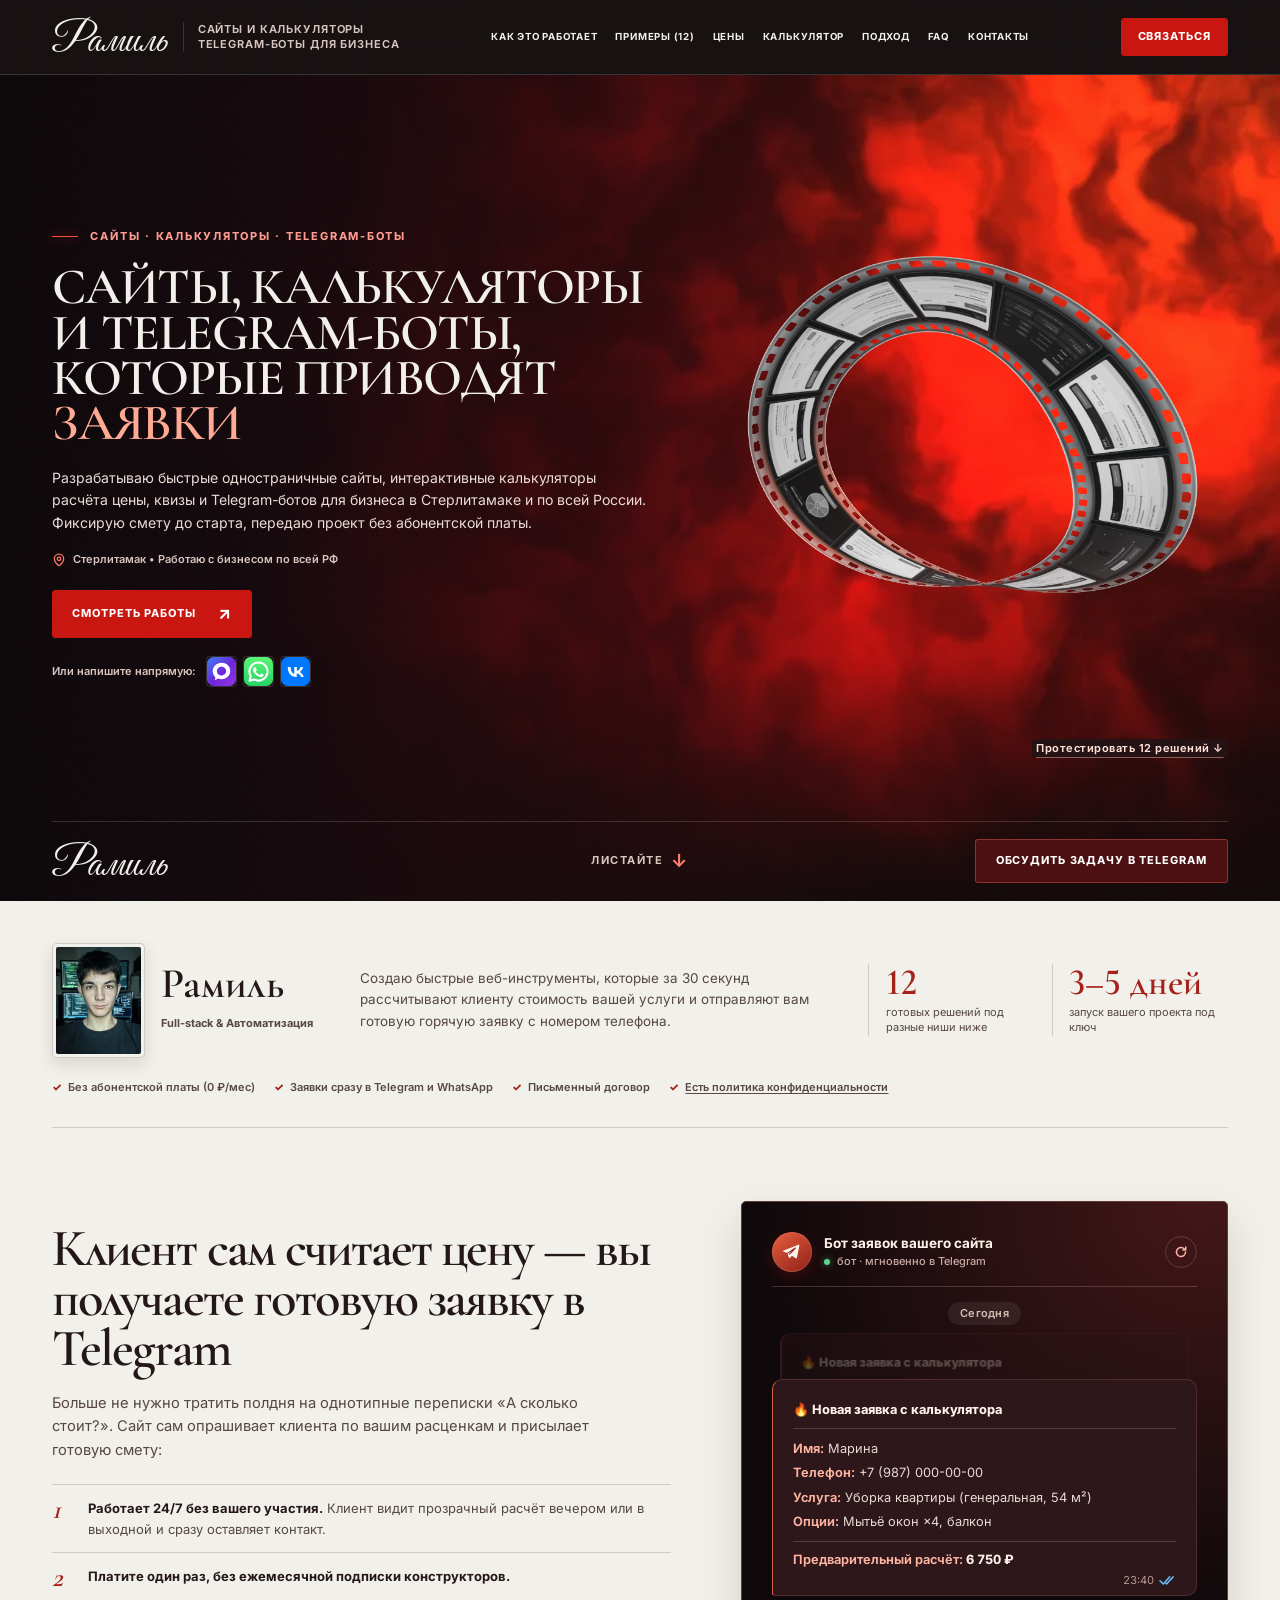
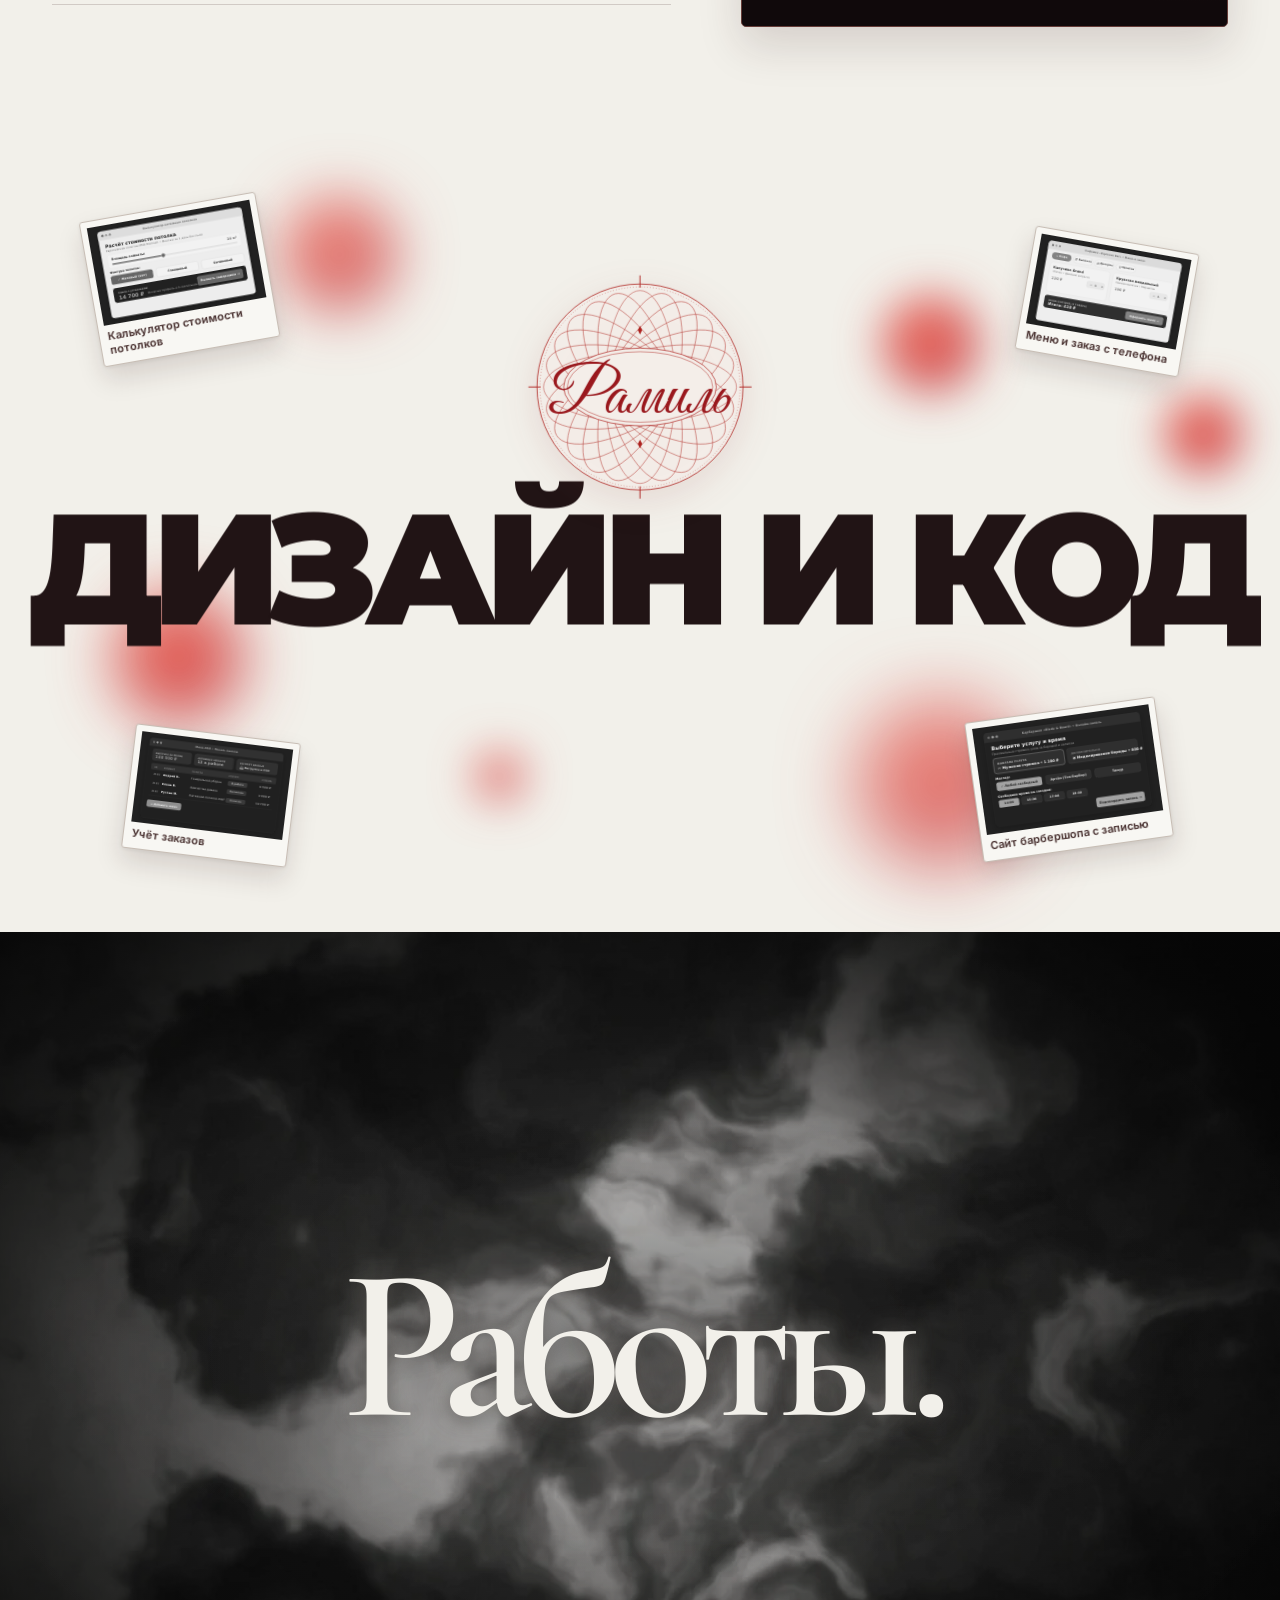
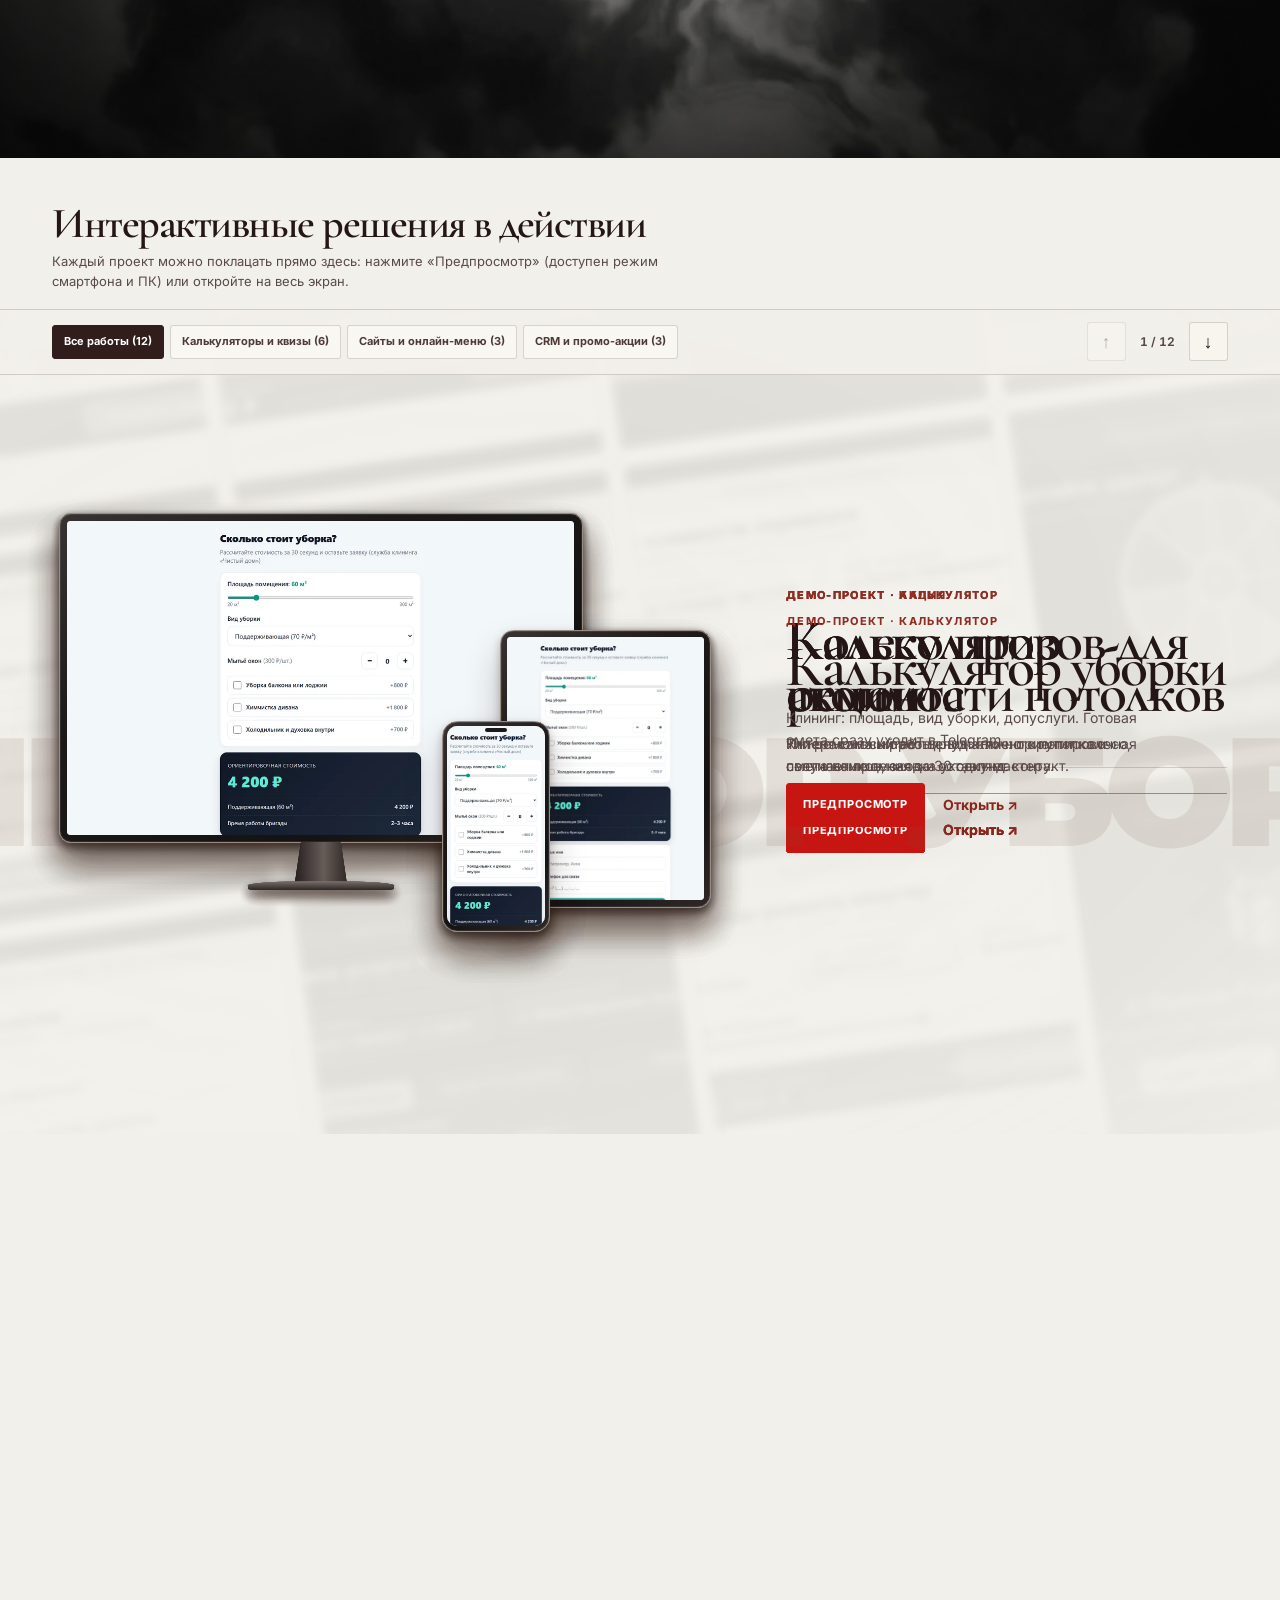
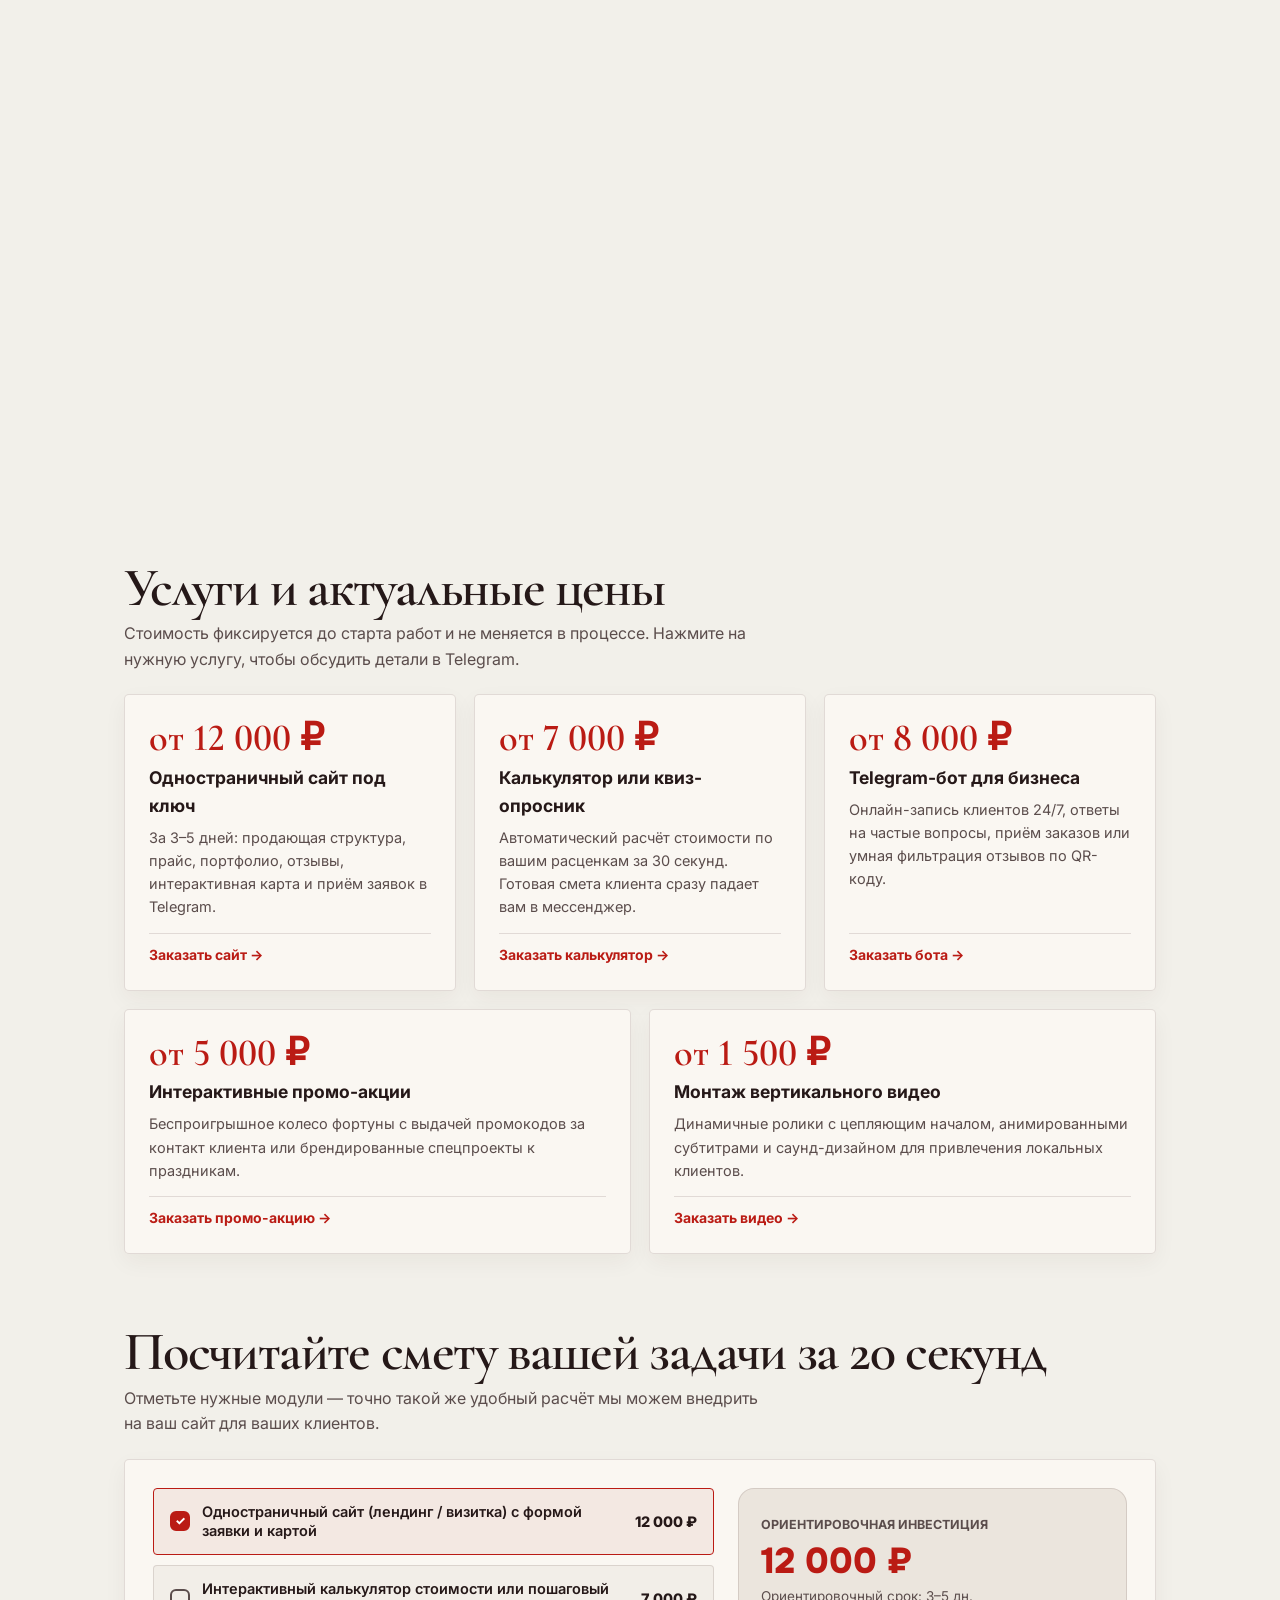
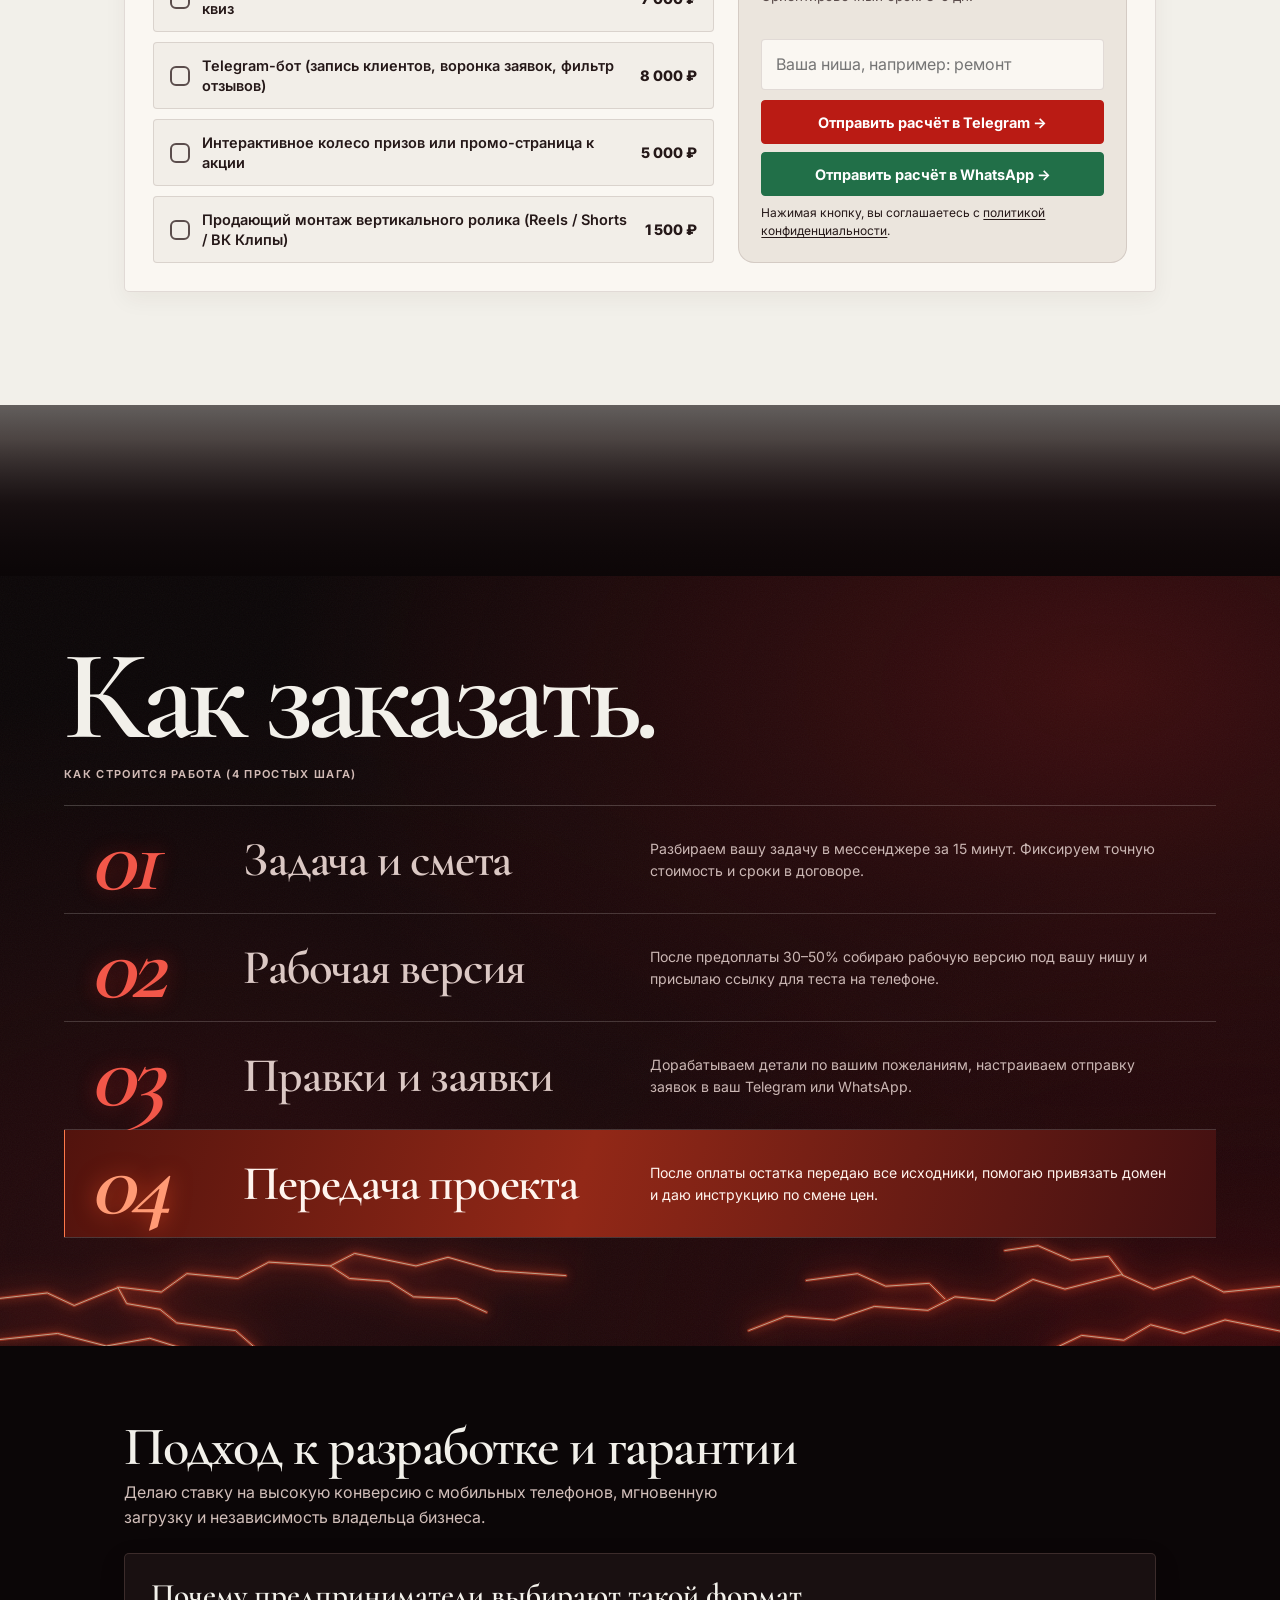
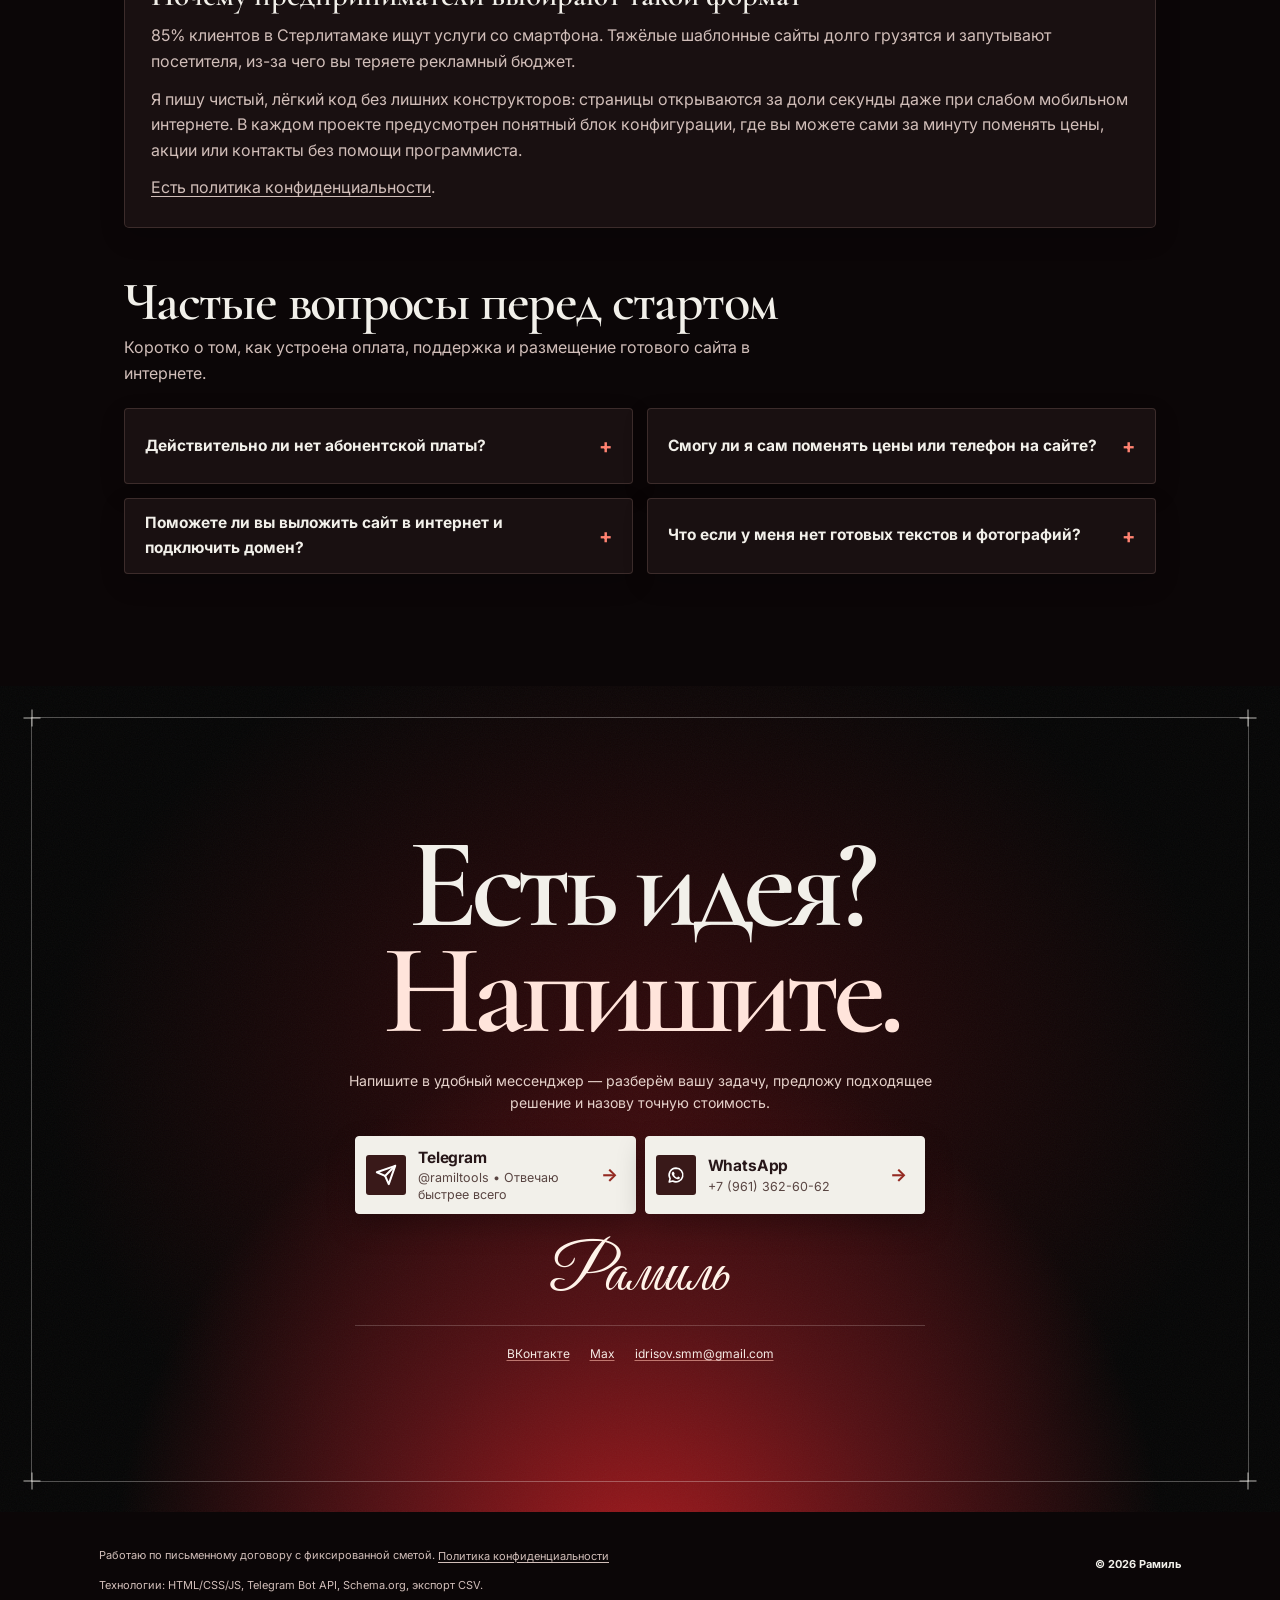
==== commit 711d274e: "Add files via upload" ====
--- a/index.html
+++ b/index.html
@@ -1,25 +1,35 @@
 <!doctype html>
-<html lang="ru" data-theme="light">
+<html lang="ru">
 <head>
   <meta charset="utf-8">
+  <link rel="preload" as="font" href="fonts/cormorant-garamond-cyrillic.woff2" type="font/woff2" crossorigin>
   <meta name="viewport" content="width=device-width, initial-scale=1">
   <title>Рамиль — Разработка сайтов, калькуляторов и Telegram-ботов для бизнеса</title>
   <meta name="description" content="Разработка продающих сайтов, интерактивных калькуляторов, квизов и Telegram-ботов для бизнеса в Стерлитамаке и по всей России. Заявки напрямую в Telegram, 0 ₽ абонплаты.">
-  <meta name="theme-color" content="#4c5bf0">
+  <meta name="theme-color" content="#0e0809">
+  <link rel="preload" as="image" href="assets/hero-smoke.webp" fetchpriority="high">
 
   <link rel="icon" type="image/svg+xml" href="favicon.svg">
   <link rel="alternate icon" href="favicon.ico">
   <link rel="canonical" href="https://ramil-tools.ru/">
 
+  <!-- Open Graph / Превью в Telegram, WhatsApp, VK -->
   <meta property="og:type" content="website">
   <meta property="og:site_name" content="Рамиль — Веб-разработка для бизнеса">
   <meta property="og:title" content="Рамиль — Сайты, калькуляторы и Telegram-боты под ключ">
   <meta property="og:description" content="Инструменты для роста заявок малого бизнеса: сайты, калькуляторы расчёта цены, квизы и Telegram-боты. 0 ₽ абонплаты.">
   <meta property="og:url" content="https://ramil-tools.ru/">
-  <meta property="og:image" content="https://ramil-tools.ru/og-cover.svg">
+  <meta property="og:image" content="https://ramil-tools.ru/og-cover.jpg">
+  <meta property="og:image:width" content="1200">
+  <meta property="og:image:height" content="630">
+  <meta property="og:image:alt" content="Рамиль — сайты, калькуляторы и Telegram-боты, которые приводят заявки">
   <meta name="twitter:card" content="summary_large_image">
-
-  <script type="application/ld+json">
+  <meta name="twitter:title" content="Рамиль — Сайты, калькуляторы и Telegram-боты для бизнеса">
+  <meta name="twitter:description" content="Делаю одностраничные сайты, интерактивные калькуляторы, квизы и Telegram-боты для малого бизнеса.">
+  <meta name="twitter:image" content="https://ramil-tools.ru/og-cover.jpg">
+
+  <!-- Микроразметка Schema.org. TODO: заменить email на почту домена. Адрес используется и в контактах. -->
+  <script type="application/ld+json" id="serviceSchema">
   {
     "@context": "https://schema.org",
     "@type": "ProfessionalService",
@@ -27,6 +37,8 @@
     "image": "https://ramil-tools.ru/photo_2026-11-05_17-56-09.jpg",
     "url": "https://ramil-tools.ru/",
     "telephone": "+79613626062",
+    "areaServed": ["Стерлитамак", "Республика Башкортостан", "Россия"],
+    "sameAs": ["https://t.me/ramiltools"],
     "email": "idrisov.smm@gmail.com",
     "address": {
       "@type": "PostalAddress",
@@ -38,770 +50,2380 @@
   }
   </script>
 
+  <!-- Шрифты с полной поддержкой кириллицы (Onest и Inter) -->
   <link rel="preconnect" href="https://fonts.googleapis.com">
   <link rel="preconnect" href="https://fonts.gstatic.com" crossorigin>
   <link href="https://fonts.googleapis.com/css2?family=Inter:wght@400;500;600;700&family=Onest:wght@700;800&display=swap" rel="stylesheet">
 
   <style>
     :root {
-      --ink: #0f141c; --mut: #525d6f; --bg: #f4f6fb; --card: #ffffff;
-      --subtle: #edf1f9; --line: #dde4f0; --acc: #4c5bf0; --acc-hover: #3b49df;
-      --acc-soft: #eef0ff; --ok: #10b981; --ok-soft: rgba(16, 185, 129, 0.12);
-      --wa: #25d366; --wa-hover: #20bd5a; --warn: #f59e0b;
-      --radius: 22px;
-      --shadow-sm: 0 4px 12px rgba(15, 20, 28, 0.04), 0 12px 28px -6px rgba(15, 20, 28, 0.06);
-      --shadow-hover: 0 22px 44px -10px rgba(76, 91, 240, 0.18), 0 8px 18px -4px rgba(15, 20, 28, 0.06);
-      --font-sans: "Inter", system-ui, -apple-system, "Segoe UI", Roboto, sans-serif;
-      --font-display: "Onest", "Inter", system-ui, -apple-system, sans-serif;
-    }
-    [data-theme="dark"] {
-      --ink: #f3f5f8; --mut: #94a3b8; --bg: #090d16; --card: #121826;
-      --subtle: #1a2234; --line: #243047; --acc: #6875ff; --acc-hover: #818cf8;
-      --acc-soft: rgba(104, 117, 255, 0.16); --ok: #34d399; --ok-soft: rgba(52, 211, 153, 0.14);
-      --shadow-sm: 0 6px 24px rgba(0, 0, 0, 0.4);
-      --shadow-hover: 0 22px 44px rgba(0, 0, 0, 0.65);
-    }
-    *, *::before, *::after { box-sizing: border-box; -webkit-tap-highlight-color: transparent; }
-    html { scroll-behavior: smooth; overflow-x: hidden; max-width: 100%; }
+      --ink: #0f141c;
+      --mut: #525d6f;
+      --bg: #f5f7fb;
+      --card: #ffffff;
+      --subtle: #eef2f8;
+      --line: #e1e7f0;
+      --acc: #4c5bf0;
+      --acc-hover: #3b49df;
+      --acc-soft: #eef0ff;
+      --ok: #10b981;
+      --wa: #25d366;
+      --wa-hover: #20bd5a;
+      --radius: 20px;
+      --shadow-sm: 0 2px 6px rgba(15, 20, 28, 0.03), 0 10px 24px -4px rgba(15, 20, 28, 0.05);
+      --shadow-hover: 0 20px 40px -8px rgba(76, 91, 240, 0.15), 0 6px 16px -4px rgba(15, 20, 28, 0.06);
+      --font-sans: "Inter", system-ui, -apple-system, "Segoe UI", Roboto, Arial, sans-serif;
+      --font-display: "Onest", "Inter", system-ui, -apple-system, "Segoe UI", Roboto, sans-serif;
+    }
+
+    .privacy-note {
+      margin: 8px 0 0;
+      font-size: 12px;
+      line-height: 1.5;
+    }
+
+    .privacy-note a,
+    .hero-guarantees a,
+    .about-content a,
+    .footer-note a {
+      color: inherit;
+      text-decoration: underline;
+      text-underline-offset: .16em;
+    }
+
+    *, *::before, *::after {
+      box-sizing: border-box;
+      -webkit-tap-highlight-color: transparent;
+    }
+
+    html {
+      scroll-behavior: smooth;
+      overflow-x: hidden;
+      max-width: 100%;
+    }
+
     body {
-      margin: 0; width: 100%; max-width: 100%; overflow-x: hidden;
-      font: 16px/1.6 var(--font-sans); background-color: var(--bg);
+      margin: 0;
+      width: 100%;
+      max-width: 100%;
+      overflow-x: hidden;
+      font: 16px/1.6 var(--font-sans);
+      background-color: var(--bg);
       background-image:
-        radial-gradient(at 8% 4%, rgba(76, 91, 240, 0.11) 0px, transparent 42%),
-        radial-gradient(at 92% 10%, rgba(14, 165, 233, 0.09) 0px, transparent 38%),
+        radial-gradient(at 10% 5%, rgba(76, 91, 240, 0.07) 0px, transparent 45%),
+        radial-gradient(at 90% 12%, rgba(56, 189, 248, 0.06) 0px, transparent 40%),
         linear-gradient(to right, rgba(148, 163, 184, 0.06) 1px, transparent 1px),
         linear-gradient(to bottom, rgba(148, 163, 184, 0.06) 1px, transparent 1px);
       background-size: 100% 100%, 100% 100%, 44px 44px, 44px 44px;
-      color: var(--ink); -webkit-font-smoothing: antialiased;
+      color: var(--ink);
+      -webkit-font-smoothing: antialiased;
       transition: background-color 0.25s ease, color 0.25s ease;
     }
-    h1, h2, h3, .logo, .price-card b, .stat-box b, .est-sum { font-family: var(--font-display); }
-    a { color: inherit; }
-    .wrap { width: 100%; max-width: 1100px; margin: 0 auto; padding: 0 24px; }
-
-    /* Навигация */
+
+    h1, h2, h3, .logo, .price-card b, .stat-box b, .est-sum {
+      font-family: var(--font-display);
+    }
+
+    a {
+      color: inherit;
+    }
+
+    .wrap {
+      width: 100%;
+      max-width: 1080px;
+      margin: 0 auto;
+      padding: 0 24px;
+    }
+
+    /* Шапка и навигация (с фолбэком для браузеров без color-mix) */
     .site-header {
-      position: sticky; top: 0; z-index: 40; width: 100%;
-      padding-top: max(env(safe-area-inset-top, 0px), 6px);
-      background: var(--bg); background: color-mix(in srgb, var(--bg) 86%, transparent);
-      backdrop-filter: blur(16px); -webkit-backdrop-filter: blur(16px);
+      position: sticky;
+      top: 0;
+      z-index: 40;
+      width: 100%;
+      padding-top: max(env(safe-area-inset-top, 0px), 8px);
+      background: var(--bg);
+      background: color-mix(in srgb, var(--bg) 88%, transparent);
+      backdrop-filter: blur(16px);
+      -webkit-backdrop-filter: blur(16px);
       border-bottom: 1px solid var(--line);
     }
-    .nav-bar { display: flex; align-items: center; justify-content: space-between; min-height: 74px; padding: 12px 0; gap: 12px; }
-    .logo { font-weight: 800; font-size: 19px; letter-spacing: -0.03em; text-decoration: none; display: inline-flex; align-items: center; gap: 10px; flex-shrink: 0; }
-    .logo-dot { width: 11px; height: 11px; border-radius: 50%; background: linear-gradient(135deg, var(--acc), #38bdf8); box-shadow: 0 0 0 4px var(--acc-soft); flex-shrink: 0; }
-    .nav-links { display: flex; flex-wrap: wrap; gap: 18px; font-size: 14px; font-weight: 600; color: var(--mut); }
-    .nav-links a { text-decoration: none; transition: color 0.15s ease; white-space: nowrap; }
-    .nav-links a:hover { color: var(--acc); }
-    .nav-right { display: flex; align-items: center; gap: 10px; flex-shrink: 0; }
-    .theme-toggle { width: 40px; height: 40px; border-radius: 12px; border: 1px solid var(--line); background: var(--card); color: var(--ink); cursor: pointer; font-size: 16px; display: inline-flex; align-items: center; justify-content: center; transition: 0.15s ease; }
-    .theme-toggle:hover { border-color: var(--acc); transform: translateY(-1px); }
+
+    .nav-bar {
+      display: flex;
+      align-items: center;
+      justify-content: space-between;
+      min-height: 76px;
+      padding-top: 14px;
+      padding-bottom: 14px;
+      gap: 12px;
+    }
+
+    .logo {
+      font-weight: 800;
+      font-size: 19px;
+      letter-spacing: -0.03em;
+      text-decoration: none;
+      display: inline-flex;
+      align-items: center;
+      gap: 10px;
+      padding-left: 4px;
+      flex-shrink: 0;
+    }
+
+    .logo-dot {
+      width: 10px;
+      height: 10px;
+      border-radius: 50%;
+      background: var(--acc);
+      box-shadow: 0 0 0 4px var(--acc-soft);
+      flex-shrink: 0;
+    }
+
+    .nav-links {
+      display: flex;
+      flex-wrap: wrap;
+      gap: 18px;
+      font-size: 14px;
+      font-weight: 600;
+      color: var(--mut);
+    }
+
+    .nav-links a {
+      text-decoration: none;
+      transition: color 0.15s ease;
+      white-space: nowrap;
+    }
+
+    .nav-links a:hover {
+      color: var(--acc);
+    }
+
+    .nav-right {
+      display: flex;
+      align-items: center;
+      gap: 10px;
+      flex-shrink: 0;
+    }
 
     /* Кнопки */
-    .btn { display: inline-flex; align-items: center; justify-content: center; gap: 8px; padding: 13px 22px; border-radius: 13px; background: linear-gradient(135deg, var(--acc), #3b49df); color: #fff; text-decoration: none; font-weight: 700; font-size: 14.5px; border: 1.5px solid var(--acc); cursor: pointer; white-space: nowrap; transition: transform 0.15s ease, box-shadow 0.15s ease, opacity 0.15s ease; font-family: inherit; text-align: center; box-shadow: 0 4px 14px rgba(76, 91, 240, 0.25); }
-    .btn:hover:not(:disabled) { transform: translateY(-2px); box-shadow: 0 10px 24px rgba(76, 91, 240, 0.35); }
-    .btn:disabled { opacity: 0.55; cursor: not-allowed; transform: none; box-shadow: none; }
-    .btn.alt { background: var(--card); color: var(--ink); border: 1.5px solid var(--line); box-shadow: none; }
-    .btn.alt:hover:not(:disabled) { border-color: var(--acc); color: var(--acc); box-shadow: var(--shadow-sm); }
-    .btn.sm { padding: 9px 16px; font-size: 13.5px; border-radius: 11px; }
-    .btn.btn-wa { background: var(--wa); border-color: var(--wa); color: #fff; box-shadow: 0 4px 14px rgba(37, 211, 102, 0.22); }
-    .btn.btn-wa:hover:not(:disabled) { background: var(--wa-hover); border-color: var(--wa-hover); box-shadow: 0 8px 20px rgba(37, 211, 102, 0.34); }
+    .btn {
+      display: inline-flex;
+      align-items: center;
+      justify-content: center;
+      gap: 8px;
+      padding: 12px 20px;
+      border-radius: 12px;
+      background: var(--acc);
+      color: #fff;
+      text-decoration: none;
+      font-weight: 700;
+      font-size: 14.5px;
+      border: 1.5px solid var(--acc);
+      cursor: pointer;
+      white-space: nowrap;
+      transition: transform 0.24s cubic-bezier(.16, 1, .3, 1), background 0.2s cubic-bezier(.16, 1, .3, 1), box-shadow 0.24s cubic-bezier(.16, 1, .3, 1), opacity 0.2s ease;
+      font-family: inherit;
+      text-align: center;
+    }
+
+    .btn:hover:not(:disabled) {
+      background: var(--acc-hover);
+      border-color: var(--acc-hover);
+      transform: translate3d(0, -2px, 0);
+      box-shadow: 0 8px 20px rgba(76, 91, 240, 0.28);
+    }
+
+    .btn:disabled {
+      opacity: 0.55;
+      cursor: not-allowed;
+      transform: none;
+      box-shadow: none;
+    }
+
+    .btn.alt {
+      background: var(--card);
+      color: var(--ink);
+      border: 1.5px solid var(--line);
+    }
+
+    .btn.alt:hover:not(:disabled) {
+      background: var(--card);
+      border-color: var(--acc);
+      color: var(--acc);
+      box-shadow: var(--shadow-sm);
+    }
+
+    .btn.sm {
+      padding: 9px 16px;
+      font-size: 14px;
+      border-radius: 12px;
+    }
+
+    .btn.btn-wa {
+      background: var(--wa);
+      border-color: var(--wa);
+      color: #ffffff;
+    }
+
+    .btn.btn-wa:hover:not(:disabled) {
+      background: var(--wa-hover);
+      border-color: var(--wa-hover);
+      box-shadow: 0 8px 20px rgba(37, 211, 102, 0.32);
+    }
 
     /* 1. Первый экран (Hero) */
-    .hero { padding: 42px 0 34px; display: grid; grid-template-columns: 1.22fr 0.98fr; gap: 26px; align-items: stretch; }
-    .hero-main { display: flex; flex-direction: column; justify-content: center; align-items: flex-start; min-width: 0; }
-    .hero-badges { display: flex; flex-wrap: wrap; gap: 8px; margin-bottom: 16px; }
-    .geo-tag { display: inline-flex; align-items: center; gap: 6px; padding: 6px 12px; border-radius: 99px; background: var(--card); border: 1px solid var(--line); color: var(--mut); font-size: 12.5px; font-weight: 600; box-shadow: var(--shadow-sm); }
-    .geo-tag svg { width: 14px; height: 14px; color: var(--acc); flex-shrink: 0; }
-    .avail-tag { display: inline-flex; align-items: center; gap: 7px; padding: 6px 12px; border-radius: 99px; background: var(--ok-soft); border: 1px solid rgba(16, 185, 129, 0.3); color: var(--ok); font-size: 12.5px; font-weight: 700; }
-    .avail-dot { width: 8px; height: 8px; border-radius: 50%; background: var(--ok); box-shadow: 0 0 0 3px rgba(16, 185, 129, 0.25); animation: pulseDot 2s infinite; }
-    @keyframes pulseDot { 0%, 100% { opacity: 1; } 50% { opacity: 0.45; } }
-
-    .hero h1 { font-size: clamp(27px, 4.3vw, 44px); line-height: 1.08; letter-spacing: -0.03em; margin: 0 0 16px; }
-    .text-grad { background: linear-gradient(135deg, var(--acc), #0ea5e9); -webkit-background-clip: text; -webkit-text-fill-color: transparent; background-clip: text; }
-    .hero p.lead { font-size: 16.5px; color: var(--mut); max-width: 600px; margin: 0 0 22px; }
-    .hero-actions { display: flex; flex-wrap: wrap; gap: 10px; margin-bottom: 18px; width: 100%; }
-    .hero-quick-links { display: flex; align-items: center; gap: 10px; margin-bottom: 22px; font-size: 13.5px; font-weight: 600; color: var(--mut); }
-    .social-icons { display: inline-flex; align-items: center; gap: 8px; }
-    .social-icon-link { width: 38px; height: 38px; border-radius: 11px; display: inline-flex; align-items: center; justify-content: center; overflow: hidden; box-shadow: var(--shadow-sm); transition: transform 0.15s ease; text-decoration: none; }
-    .social-icon-link:hover { transform: translateY(-2px); }
-    .social-icon-link svg { width: 100%; height: 100%; display: block; }
-    .hero-guarantees { display: flex; flex-wrap: wrap; gap: 8px; font-size: 12.5px; font-weight: 600; color: var(--mut); }
-    .hero-guarantees span { display: inline-flex; align-items: center; gap: 6px; padding: 6px 12px; background: var(--card); border: 1px solid var(--line); border-radius: 99px; }
-    .hero-guarantees span::before { content: "✓"; color: var(--ok); font-weight: 800; }
-
-    /* Правая карточка разработчика (без пустых дыр) */
+    .hero {
+      padding: 48px 0 36px;
+      display: grid;
+      grid-template-columns: 1.3fr 0.9fr;
+      gap: 28px;
+      align-items: stretch;
+    }
+
+    .hero-main {
+      display: flex;
+      flex-direction: column;
+      justify-content: center;
+      align-items: flex-start;
+      min-width: 0;
+    }
+
+    .geo-tag {
+      display: inline-flex;
+      align-items: center;
+      gap: 6px;
+      padding: 6px 12px;
+      border-radius: 10px;
+      background: var(--card);
+      border: 1px solid var(--line);
+      color: var(--mut);
+      font-size: clamp(11px, 3.1vw, 13px);
+      font-weight: 600;
+      margin-bottom: 16px;
+      box-shadow: var(--shadow-sm);
+      max-width: 100%;
+      white-space: nowrap;
+      overflow: hidden;
+      text-overflow: ellipsis;
+    }
+
+    .geo-tag svg {
+      width: 14px;
+      height: 14px;
+      color: var(--acc);
+      flex-shrink: 0;
+    }
+
+    .hero h1 {
+      font-size: clamp(26px, 4.4vw, 44px);
+      line-height: 1.1;
+      letter-spacing: -0.03em;
+      margin: 0 0 14px;
+      word-wrap: break-word;
+    }
+
+    .hero p.lead {
+      font-size: 16.5px;
+      color: var(--mut);
+      max-width: 600px;
+      margin: 0 0 22px;
+    }
+
+    .hero-actions {
+      display: flex;
+      flex-wrap: wrap;
+      gap: 10px;
+      margin-bottom: 16px;
+      width: 100%;
+    }
+
+    .hero-quick-links {
+      display: flex;
+      align-items: center;
+      gap: 10px;
+      margin-bottom: 22px;
+      font-size: 14px;
+      font-weight: 600;
+      color: var(--mut);
+    }
+
+    .social-icons {
+      display: inline-flex;
+      align-items: center;
+      gap: 10px;
+    }
+
+    .social-icon-link {
+      width: 40px;
+      height: 40px;
+      border-radius: 12px;
+      display: inline-flex;
+      align-items: center;
+      justify-content: center;
+      overflow: hidden;
+      box-shadow: var(--shadow-sm);
+      transition: transform 0.15s ease, box-shadow 0.15s ease;
+      text-decoration: none;
+      flex-shrink: 0;
+    }
+
+    .social-icon-link:hover {
+      transform: translateY(-2px);
+      box-shadow: var(--shadow-hover);
+    }
+
+    .social-icon-link svg {
+      width: 100%;
+      height: 100%;
+      display: block;
+    }
+
+    .hero-guarantees {
+      display: flex;
+      flex-wrap: wrap;
+      gap: 8px 12px;
+      font-size: 13px;
+      font-weight: 600;
+      color: var(--mut);
+    }
+
+    .hero-guarantees span {
+      display: inline-flex;
+      align-items: center;
+      gap: 6px;
+      padding: 6px 12px;
+      background: var(--card);
+      border: 1px solid var(--line);
+      border-radius: 99px;
+      box-shadow: 0 1px 3px rgba(15, 20, 28, 0.03);
+    }
+
+    .hero-guarantees span::before {
+      content: "✓ ";
+      color: var(--acc);
+      font-weight: 800;
+    }
+
     .hero-card {
-      background: var(--card); border: 1.5px solid var(--line); border-radius: var(--radius);
-      padding: 24px; box-shadow: var(--shadow-sm); display: flex; flex-direction: column;
-      gap: 16px; position: relative; overflow: hidden; min-width: 0;
-    }
-    .hero-card::before { content: ""; position: absolute; top: 0; left: 0; right: 0; height: 5px; background: linear-gradient(90deg, var(--acc), #0ea5e9, var(--ok)); }
-    .profile-top { display: flex; align-items: center; gap: 18px; min-width: 0; }
-    .avatar-wrap { position: relative; width: 98px; height: 98px; flex-shrink: 0; }
-    .avatar {
-      width: 98px; height: 98px; border-radius: 24px; object-fit: cover; object-position: center 18%;
-      background: linear-gradient(135deg, var(--acc), #1d4ed8);
-      border: 2.5px solid var(--acc); box-shadow: 0 10px 24px rgba(76, 91, 240, 0.28); display: block;
-    }
-    .status-dot { position: absolute; bottom: -2px; right: -2px; width: 20px; height: 20px; border-radius: 50%; background: var(--ok); border: 3px solid var(--card); }
-    .profile-meta h2 { margin: 0 0 6px; font-size: 22px; letter-spacing: -0.02em; }
-    .profile-badge { font-size: 12px; font-weight: 700; color: var(--acc); background: var(--acc-soft); padding: 4px 10px; border-radius: 8px; display: inline-block; margin-bottom: 6px; }
-    .profile-sub { font-size: 12.5px; color: var(--mut); display: block; font-weight: 500; }
-    .profile-bio { margin: 0; font-size: 14px; color: var(--mut); line-height: 1.5; background: var(--subtle); padding: 12px 14px; border-radius: 14px; border: 1px solid var(--line); }
-    .hero-stats { display: grid; grid-template-columns: 1fr 1fr; gap: 10px; }
-    .stat-box { background: var(--bg); border: 1px solid var(--line); border-radius: 14px; padding: 11px 14px; min-width: 0; }
-    .stat-box b { display: block; font-size: 19px; color: var(--acc); line-height: 1.2; }
-    .stat-box small { color: var(--mut); font-size: 12px; display: block; line-height: 1.3; margin-top: 2px; }
-    .hero-card-foot { display: flex; align-items: center; justify-content: space-between; gap: 10px; padding-top: 12px; border-top: 1px solid var(--line); font-size: 13px; font-weight: 600; color: var(--mut); }
-    .hero-card-foot a { color: var(--acc); text-decoration: none; font-weight: 700; }
-    .hero-card-foot a:hover { text-decoration: underline; }
+      background: var(--card);
+      border: 1px solid var(--line);
+      border-radius: var(--radius);
+      padding: 26px;
+      box-shadow: var(--shadow-sm);
+      display: flex;
+      flex-direction: column;
+      justify-content: space-between;
+      gap: 16px;
+      position: relative;
+      overflow: hidden;
+      min-width: 0;
+    }
+
+    .hero-card::before {
+      content: "";
+      position: absolute;
+      top: 0;
+      left: 0;
+      right: 0;
+      height: 4px;
+      background: linear-gradient(90deg, var(--acc), #38bdf8);
+    }
+
+    .profile-top {
+      display: flex;
+      align-items: center;
+      gap: 16px;
+      min-width: 0;
+    }
+
+    .profile-top h2 {
+      margin: 0 0 5px;
+      font-size: 21px;
+    }
+
+    .profile-badge {
+      font-size: 12.5px;
+      font-weight: 700;
+      color: var(--acc);
+      background: var(--acc-soft);
+      padding: 4px 10px;
+      border-radius: 7px;
+      display: inline-block;
+    }
+
+    .profile-bio {
+      margin: 0;
+      font-size: 14.5px;
+      color: var(--mut);
+    }
+
+    .hero-stats {
+      display: grid;
+      grid-template-columns: repeat(2, minmax(0, 1fr));
+      gap: 10px;
+    }
+
+    .stat-box {
+      background: var(--subtle);
+      border-radius: 12px;
+      padding: 12px 14px;
+      min-width: 0;
+    }
+
+    .stat-box b {
+      display: block;
+      font-size: 20px;
+      color: var(--acc);
+    }
+
+    .stat-box small {
+      color: var(--mut);
+      font-size: 12.5px;
+      display: block;
+      line-height: 1.35;
+    }
 
     /* Секции */
-    section { padding: 38px 0; scroll-margin-top: 84px; }
-    .sec-head { display: flex; flex-wrap: wrap; justify-content: space-between; align-items: flex-end; gap: 16px; margin-bottom: 24px; }
-    .sec-head > div { min-width: 0; }
-    .sec-badge { display: inline-block; font-size: 11.5px; font-weight: 800; text-transform: uppercase; letter-spacing: 0.06em; color: var(--acc); background: var(--acc-soft); padding: 4px 10px; border-radius: 6px; margin-bottom: 8px; }
-    .sec-head h2 { font-size: clamp(22px, 3.5vw, 32px); letter-spacing: -0.03em; margin: 0; }
-    .sec-head p { margin: 6px 0 0; color: var(--mut); max-width: 650px; }
-
-    /* 2. Интерактивный симулятор заявок в Telegram */
-    .tg-showcase { background: var(--card); border: 1.5px solid var(--line); border-radius: var(--radius); padding: 28px; box-shadow: var(--shadow-sm); display: grid; grid-template-columns: 1.1fr 1fr; gap: 26px; align-items: center; }
-    .tg-showcase h2 { margin: 0 0 10px; font-size: clamp(21px, 3vw, 27px); letter-spacing: -0.02em; }
-    .tg-showcase-desc { margin: 0 0 18px; color: var(--mut); font-size: 15px; }
-    .tg-benefits { display: grid; gap: 14px; }
-    .tg-benefit-item { display: flex; gap: 14px; align-items: flex-start; font-size: 14.5px; }
-    .tg-icon { width: 32px; height: 32px; border-radius: 10px; background: var(--acc-soft); color: var(--acc); font-weight: 800; font-size: 14px; display: inline-flex; align-items: center; justify-content: center; flex-shrink: 0; margin-top: 2px; }
-    .tg-sim-wrap { display: flex; flex-direction: column; gap: 10px; min-width: 0; }
-    .tg-tabs { display: flex; flex-wrap: wrap; gap: 6px; }
-    .tg-tab { padding: 6px 11px; border-radius: 9px; border: 1px solid var(--line); background: var(--subtle); color: var(--mut); font: inherit; font-size: 12px; font-weight: 700; cursor: pointer; transition: 0.15s ease; }
-    .tg-tab:hover { border-color: var(--acc); color: var(--ink); }
-    .tg-tab.active { background: var(--acc); color: #fff; border-color: var(--acc); }
-    .tg-mock { background: #17212b; color: #f5f5f5; border-radius: 18px; padding: 18px; font-size: 13.5px; box-shadow: 0 16px 36px rgba(15, 20, 28, 0.24); border: 1px solid #2b3847; }
-    .tg-mock-head { display: flex; align-items: center; justify-content: space-between; padding-bottom: 10px; margin-bottom: 12px; border-bottom: 1px solid rgba(255, 255, 255, 0.1); font-weight: 700; font-size: 13px; color: #cbd5e1; }
-    .tg-mock-tag { font-size: 11px; font-weight: 700; color: #34d399; background: rgba(52, 211, 153, 0.14); padding: 3px 8px; border-radius: 6px; }
-    .tg-bubble { background: #2b5278; border-radius: 14px 14px 14px 4px; padding: 14px 16px; line-height: 1.55; }
-    .tg-bubble-title { font-weight: 700; color: #fff; margin-bottom: 8px; padding-bottom: 6px; border-bottom: 1px solid rgba(255, 255, 255, 0.14); }
-    .tg-bubble b { color: #93c5fd; font-weight: 600; }
-    .tg-inline-btns { display: grid; grid-template-columns: 1fr 1fr; gap: 6px; margin-top: 8px; }
-    .tg-inline-btn { background: rgba(255, 255, 255, 0.1); border-radius: 8px; padding: 7px; text-align: center; font-size: 12px; font-weight: 600; color: #e2e8f0; }
+    section {
+      padding: 36px 0;
+      scroll-margin-top: 84px;
+    }
+
+    .sec-head {
+      display: flex;
+      flex-wrap: wrap;
+      justify-content: space-between;
+      align-items: flex-end;
+      gap: 16px;
+      margin-bottom: 22px;
+    }
+
+    .sec-head > div {
+      min-width: 0;
+    }
+
+    .sec-head h2 {
+      font-size: clamp(22px, 3.5vw, 31px);
+      letter-spacing: -0.03em;
+      margin: 0;
+      position: relative;
+      padding-left: 14px;
+    }
+
+    .sec-head h2::before {
+      content: "";
+      position: absolute;
+      left: 0;
+      top: 0.16em;
+      bottom: 0.16em;
+      width: 4px;
+      border-radius: 4px;
+      background: var(--acc);
+    }
+
+    .sec-head p {
+      margin: 6px 0 0;
+      color: var(--mut);
+      max-width: 640px;
+    }
 
     /* 3. Портфолио */
-    .filter-bar { display: flex; flex-wrap: wrap; gap: 8px; }
-    .filter-btn { padding: 8px 14px; border-radius: 10px; border: 1px solid var(--line); background: var(--card); color: var(--mut); font: inherit; font-size: 13.5px; font-weight: 600; cursor: pointer; transition: 0.15s ease; }
-    .filter-btn:hover { border-color: var(--acc); color: var(--ink); }
-    .filter-btn.active { background: var(--acc); color: #fff; border-color: var(--acc); }
-    .grid { display: grid; grid-template-columns: repeat(auto-fill, minmax(min(100%, 310px), 1fr)); gap: 20px; }
-    .card { background: var(--card); border: 1px solid var(--line); border-radius: var(--radius); overflow: hidden; display: flex; flex-direction: column; box-shadow: var(--shadow-sm); min-width: 0; transition: transform 0.22s ease, box-shadow 0.22s ease, border-color 0.22s ease; }
-    .card:hover { box-shadow: var(--shadow-hover); transform: translateY(-5px); border-color: var(--acc); }
-    .card .thumb { display: block; position: relative; line-height: 0; overflow: hidden; background: var(--subtle); height: 205px; border-bottom: 1px solid var(--line); }
-    .card img { width: 100%; height: 100%; object-fit: cover; object-position: top; display: block; transition: transform 0.45s ease; }
-    .card:hover img { transform: scale(1.03); }
-    .card-tag { position: absolute; top: 12px; left: 12px; background: var(--card); background: color-mix(in srgb, var(--card) 92%, transparent); backdrop-filter: blur(6px); color: var(--ink); padding: 5px 10px; border-radius: 8px; font-size: 11.5px; font-weight: 700; border: 1px solid var(--line); }
-    .card-metric { position: absolute; bottom: 10px; right: 10px; background: rgba(15, 20, 28, 0.82); color: #34d399; padding: 4px 9px; border-radius: 7px; font-size: 11px; font-weight: 700; backdrop-filter: blur(4px); }
-    .card .b { padding: 18px 20px 20px; display: flex; flex-direction: column; gap: 8px; flex: 1; }
-    .card h3 { margin: 0; font-size: 18px; }
-    .card p { margin: 0; color: var(--mut); font-size: 14px; flex: 1; }
-    .card-footer { display: flex; align-items: center; justify-content: space-between; gap: 8px; margin-top: 8px; padding-top: 12px; border-top: 1px solid var(--line); }
-    .preview-btn { background: var(--acc-soft); border: 1px solid transparent; color: var(--acc); border-radius: 9px; padding: 7px 12px; font: inherit; font-size: 12.5px; font-weight: 700; cursor: pointer; transition: 0.15s ease; }
-    .preview-btn:hover { background: var(--acc); color: #fff; }
-    .card-link { color: var(--ink); font-weight: 700; text-decoration: none; font-size: 13px; padding: 7px 10px; border-radius: 9px; border: 1px solid var(--line); transition: 0.15s ease; }
-    .card-link:hover { border-color: var(--acc); color: var(--acc); }
-
-    /* 4. Услуги и цены (с чек-листами и бейджами Хит) */
-    .price-grid { display: grid; grid-template-columns: repeat(6, 1fr); gap: 18px; align-items: stretch; }
-    .price-card { grid-column: span 2; background: var(--card); border: 1.5px solid var(--line); border-radius: var(--radius); padding: 24px; display: flex; flex-direction: column; justify-content: space-between; gap: 16px; box-shadow: var(--shadow-sm); position: relative; transition: transform 0.2s ease, border-color 0.2s ease, box-shadow 0.2s ease; }
-    .price-card.featured { border-color: var(--acc); box-shadow: 0 12px 32px -6px rgba(76, 91, 240, 0.16); }
-    .price-card:hover { transform: translateY(-4px); border-color: var(--acc); box-shadow: var(--shadow-hover); }
-    .price-card:nth-child(4), .price-card:nth-child(5) { grid-column: span 3; }
-    .price-top-row { display: flex; align-items: center; justify-content: space-between; gap: 8px; margin-bottom: 10px; }
-    .price-card b { font-size: 23px; color: var(--acc); background: var(--acc-soft); padding: 4px 12px; border-radius: 9px; }
-    .hit-badge { font-size: 11px; font-weight: 800; text-transform: uppercase; background: linear-gradient(135deg, var(--acc), #0ea5e9); color: #fff; padding: 4px 9px; border-radius: 99px; }
-    .price-card h3 { font-weight: 800; font-size: 18.5px; margin: 0 0 6px; }
-    .price-card p { margin: 0 0 12px; font-size: 14px; color: var(--mut); }
-    .price-features { list-style: none; padding: 0; margin: 0; display: grid; gap: 6px; font-size: 13.5px; color: var(--ink); border-top: 1px dashed var(--line); padding-top: 12px; }
-    .price-features li { display: flex; align-items: center; gap: 8px; }
-    .price-features li::before { content: "✓"; color: var(--ok); font-weight: 800; }
-    .price-order-link { font-size: 14px; font-weight: 700; color: #fff; background: var(--acc); text-decoration: none; display: flex; align-items: center; justify-content: center; gap: 6px; padding: 11px 16px; border-radius: 11px; transition: background 0.15s ease; }
-    .price-order-link:hover { background: var(--acc-hover); }
-
-    /* 5. Сравнение выгоды */
-    .comp-table-wrap { background: var(--card); border: 1.5px solid var(--line); border-radius: var(--radius); overflow-x: auto; box-shadow: var(--shadow-sm); }
-    .comp-table { width: 100%; border-collapse: collapse; min-width: 640px; text-align: left; font-size: 14.5px; }
-    .comp-table th, .comp-table td { padding: 16px 20px; border-bottom: 1px solid var(--line); }
-    .comp-table th { font-family: var(--font-display); font-size: 15.5px; background: var(--subtle); }
-    .comp-table th.hl, .comp-table td.hl { background: var(--acc-soft); border-left: 2px solid var(--acc); border-right: 2px solid var(--acc); font-weight: 600; }
-    .comp-table tr:last-child td { border-bottom: 0; }
-    .badge-ok { color: var(--ok); font-weight: 700; }
-    .badge-no { color: var(--mut); }
-
-    /* 6. Умный калькулятор сметы со скидкой за комплект */
-    .estimator-card { background: var(--card); border: 1.5px solid var(--line); border-radius: var(--radius); padding: 28px; box-shadow: var(--shadow-sm); display: grid; grid-template-columns: 1.28fr 0.92fr; gap: 24px; align-items: stretch; }
-    .est-options { display: flex; flex-direction: column; gap: 10px; min-width: 0; }
-    .est-row { display: flex; align-items: center; justify-content: space-between; gap: 12px; padding: 13px 16px; border-radius: 13px; border: 1.5px solid var(--line); background: var(--bg); color: var(--ink); font: inherit; text-align: left; cursor: pointer; transition: 0.15s ease; width: 100%; }
-    .est-row:hover { border-color: var(--acc); }
-    .est-row.active { background: var(--acc-soft); border-color: var(--acc); }
-    .est-left { display: flex; align-items: center; gap: 12px; font-weight: 600; font-size: 14.5px; flex: 1; min-width: 0; }
-    .est-box { width: 21px; height: 21px; border-radius: 6px; border: 2px solid var(--mut); display: inline-flex; align-items: center; justify-content: center; font-size: 12px; font-weight: 800; color: #fff; flex-shrink: 0; }
-    .est-row.active .est-box { background: var(--acc); border-color: var(--acc); }
-    .est-price { font-weight: 800; font-size: 14.5px; white-space: nowrap; }
-    .est-total-panel { background: var(--subtle); border: 1px solid var(--line); border-radius: 18px; padding: 22px; display: flex; flex-direction: column; justify-content: space-between; gap: 14px; }
-    .est-discount-pill { display: inline-block; background: var(--ok-soft); color: var(--ok); font-size: 12px; font-weight: 800; padding: 4px 10px; border-radius: 99px; margin-bottom: 6px; }
-    .est-old-price { font-size: 15px; color: var(--mut); text-decoration: line-through; margin-right: 8px; font-weight: 600; }
-    .est-sum { font-size: clamp(28px, 4vw, 36px); font-weight: 800; color: var(--acc); line-height: 1.1; margin: 4px 0; }
-    .est-term { font-size: 13.5px; color: var(--mut); }
-    .est-bonuses { font-size: 12.5px; color: var(--mut); background: var(--card); padding: 10px 12px; border-radius: 11px; border: 1px solid var(--line); line-height: 1.45; }
-    .est-bonuses b { color: var(--ink); }
-    .est-input { width: 100%; padding: 12px 14px; border-radius: 11px; border: 1px solid var(--line); background: var(--card); color: var(--ink); font: inherit; font-size: 15px; margin-bottom: 10px; }
-    .est-input:focus { outline: none; border-color: var(--acc); }
-    .est-btn-group { display: flex; flex-direction: column; gap: 8px; }
-
-    /* 7. Подход, Навыки, Отзывы, FAQ, Контакты */
-    .about-grid, .faq-list, .contact-cards { display: grid; grid-template-columns: 1fr 1fr; gap: 18px; }
-    .box-card { background: var(--card); border: 1px solid var(--line); border-radius: var(--radius); padding: 26px; box-shadow: var(--shadow-sm); }
-    .box-card h3 { margin: 0 0 12px; font-size: 19px; }
-    .box-card p { margin: 0 0 12px; color: var(--mut); }
-    .steps-list { margin: 0; padding: 0; list-style: none; display: grid; gap: 10px; }
-    .steps-list li { display: flex; gap: 12px; align-items: flex-start; font-size: 14.5px; padding: 10px 12px; border-radius: 12px; background: var(--bg); }
-    .step-badge { width: 26px; height: 26px; border-radius: 8px; background: var(--acc); color: #fff; font-weight: 800; font-size: 13px; display: inline-flex; align-items: center; justify-content: center; flex-shrink: 0; }
-    .skills-grid { display: grid; grid-template-columns: repeat(4, 1fr); gap: 16px; }
-    .skill-group { background: var(--card); border: 1px solid var(--line); border-radius: var(--radius); padding: 20px; box-shadow: var(--shadow-sm); }
-    .skill-group h3 { margin: 0 0 12px; font-size: 16.5px; }
-    .tags { display: flex; flex-wrap: wrap; gap: 7px; }
-    .tag { background: var(--bg); border: 1px solid var(--line); border-radius: 8px; padding: 5px 10px; font-size: 12.5px; font-weight: 600; }
-    .reviews-grid { display: grid; grid-template-columns: repeat(3, 1fr); gap: 18px; }
-    .review-card { background: var(--card); border: 1px solid var(--line); border-radius: var(--radius); padding: 24px; display: flex; flex-direction: column; justify-content: space-between; gap: 14px; box-shadow: var(--shadow-sm); }
-    .review-stars { color: var(--warn); font-size: 16px; letter-spacing: 2px; }
-    .review-card p { margin: 0; color: var(--mut); font-size: 14.5px; }
-    .review-author { display: flex; align-items: center; gap: 12px; padding-top: 12px; border-top: 1px solid var(--line); }
-    .review-avatar { width: 42px; height: 42px; border-radius: 12px; background: var(--acc-soft); color: var(--acc); font-weight: 800; display: flex; align-items: center; justify-content: center; font-size: 14px; }
-    .review-info b { display: block; font-size: 14.5px; }
-    .review-info small { color: var(--mut); font-size: 12.5px; }
-    .faq-item { background: var(--card); border: 1px solid var(--line); border-radius: 16px; padding: 16px 20px; box-shadow: var(--shadow-sm); }
-    .faq-item[open] { border-color: var(--acc); }
-    .faq-item summary { font-weight: 700; font-size: 15px; cursor: pointer; list-style: none; display: flex; align-items: center; justify-content: space-between; gap: 12px; }
-    .faq-item summary::-webkit-details-marker { display: none; }
-    .faq-item summary::after { content: "+"; font-size: 20px; font-weight: 700; color: var(--acc); }
-    .faq-item[open] summary::after { content: "−"; }
-    .faq-item p { margin: 10px 0 0; color: var(--mut); font-size: 14px; padding-top: 10px; border-top: 1px solid var(--line); }
-
-    .contact-box { background: var(--card); border: 1.5px solid var(--line); border-radius: 24px; padding: 26px; box-shadow: var(--shadow-sm); position: relative; overflow: hidden; }
-    .contact-box::before { content: ""; position: absolute; top: 0; left: 0; right: 0; height: 4px; background: linear-gradient(90deg, var(--acc), #38bdf8, var(--acc)); }
-    .contact-item { display: flex; align-items: center; justify-content: space-between; gap: 12px; padding: 14px 18px; border-radius: 14px; background: var(--bg); border: 1px solid var(--line); text-decoration: none; transition: 0.18s ease; }
-    .contact-item.full-row { grid-column: 1 / -1; }
-    .contact-item:hover { border-color: var(--acc); background: var(--card); transform: translateY(-2px); box-shadow: var(--shadow-sm); }
-    .contact-item-left { display: flex; align-items: center; gap: 12px; min-width: 0; }
-    .contact-brand-icon { width: 40px; height: 40px; border-radius: 11px; display: flex; align-items: center; justify-content: center; flex-shrink: 0; color: #fff; }
-    .contact-brand-icon svg { width: 22px; height: 22px; }
-    .tg-brand { background: linear-gradient(135deg, #2aabee, #229ed9); }
-    .wa-brand { background: linear-gradient(135deg, #25d366, #1ebe57); }
-    .max-brand { background: linear-gradient(135deg, #3b82f6, #8b5cf6); }
-    .vk-brand { background: linear-gradient(135deg, #0077ff, #0056cc); }
-    .mail-brand { background: linear-gradient(135deg, var(--acc), #6366f1); }
-    .contact-text-wrap { display: flex; flex-direction: column; min-width: 0; }
-    .contact-name { font-size: 15.5px; font-weight: 700; }
-    .contact-sub { font-size: 12.5px; color: var(--mut); }
-    .contact-item-arrow { color: var(--acc); font-weight: 700; font-size: 18px; }
-
-    /* Модальное окно и плавающая кнопка */
-    .modal-backdrop { position: fixed; inset: 0; background: rgba(11, 15, 23, 0.76); backdrop-filter: blur(6px); z-index: 100; display: none; align-items: center; justify-content: center; padding: 16px; }
-    .modal-backdrop.open { display: flex; }
-    .modal-box { background: var(--card); border: 1px solid var(--line); border-radius: 22px; width: 100%; max-width: 440px; height: 88vh; display: flex; flex-direction: column; overflow: hidden; box-shadow: 0 24px 60px rgba(0, 0, 0, 0.45); position: relative; transition: max-width 0.25s ease; }
-    .modal-box.desktop-mode { max-width: 980px; }
-    .modal-spinner { position: absolute; top: 50%; left: 50%; transform: translate(-50%, -50%); width: 42px; height: 42px; border: 4px solid var(--line); border-top-color: var(--acc); border-radius: 50%; animation: modalSpin 0.75s linear infinite; z-index: 5; pointer-events: none; }
-    @keyframes modalSpin { to { transform: translate(-50%, -50%) rotate(360deg); } }
-    .modal-head { padding: 12px 16px; border-bottom: 1px solid var(--line); display: flex; align-items: center; justify-content: space-between; gap: 8px; background: var(--card); z-index: 10; flex-wrap: wrap; }
-    .modal-head b { font-size: 14px; overflow: hidden; text-overflow: ellipsis; white-space: nowrap; }
-    .modal-actions { display: flex; gap: 6px; flex-shrink: 0; }
-    .modal-iframe { width: 100%; flex: 1; border: 0; background: #fff; position: relative; z-index: 8; }
-    .toast { position: fixed; bottom: 24px; left: 50%; transform: translateX(-50%) translateY(20px); background: var(--ink); color: var(--bg); padding: 10px 18px; border-radius: 99px; font-size: 13.5px; font-weight: 700; opacity: 0; pointer-events: none; transition: 0.25s ease; z-index: 120; }
-    .toast.show { opacity: 1; transform: translateX(-50%) translateY(0); }
-    footer.site-footer { margin: 36px 0 32px; padding-top: 22px; border-top: 1px solid var(--line); color: var(--mut); font-size: 13.5px; display: flex; align-items: center; justify-content: space-between; gap: 24px; }
+    .filter-bar {
+      display: flex;
+      flex-wrap: wrap;
+      gap: 8px;
+    }
+
+    .filter-btn {
+      padding: 8px 14px;
+      border-radius: 10px;
+      border: 1px solid var(--line);
+      background: var(--card);
+      color: var(--mut);
+      font: inherit;
+      font-size: 13.5px;
+      font-weight: 600;
+      cursor: pointer;
+      transition: 0.15s ease;
+    }
+
+    .filter-btn:hover {
+      border-color: var(--acc);
+      color: var(--ink);
+    }
+
+    .filter-btn.active {
+      background: var(--acc);
+      color: #fff;
+      border-color: var(--acc);
+    }
+
+    .grid {
+      display: grid;
+      grid-template-columns: repeat(auto-fill, minmax(min(100%, 300px), 1fr));
+      gap: 20px;
+    }
+
+    .card {
+      background: var(--card);
+      border: 1px solid var(--line);
+      border-radius: var(--radius);
+      overflow: hidden;
+      display: flex;
+      flex-direction: column;
+      box-shadow: var(--shadow-sm);
+      min-width: 0;
+      transition: transform 0.34s cubic-bezier(.16, 1, .3, 1), box-shadow 0.34s cubic-bezier(.16, 1, .3, 1), border-color 0.28s ease;
+    }
+
+    .card:hover {
+      box-shadow: var(--shadow-hover);
+      transform: translate3d(0, -5px, 0);
+      border-color: rgba(76, 91, 240, 0.4);
+    }
+
+    .card .thumb {
+      display: block;
+      position: relative;
+      line-height: 0;
+      overflow: hidden;
+      background: var(--subtle);
+      height: 210px;
+      border-bottom: 1px solid var(--line);
+    }
+
+    .card img {
+      width: 100%;
+      height: 100%;
+      object-fit: cover;
+      object-position: top;
+      display: block;
+      transition: transform 0.55s cubic-bezier(.16, 1, .3, 1);
+    }
+
+    .card:hover img {
+      transform: scale3d(1.03, 1.03, 1);
+    }
+
+    .card-tag {
+      position: absolute;
+      top: 12px;
+      left: 12px;
+      background: rgba(255, 255, 255, 0.92);
+      background: color-mix(in srgb, var(--card) 92%, transparent);
+      backdrop-filter: blur(6px);
+      color: var(--ink);
+      padding: 5px 10px;
+      border-radius: 8px;
+      font-size: 12px;
+      font-weight: 700;
+      line-height: 1.2;
+      border: 1px solid var(--line);
+    }
+
+    .card .b {
+      padding: 18px 20px 20px;
+      display: flex;
+      flex-direction: column;
+      gap: 8px;
+      flex: 1;
+    }
+
+    .card h3 {
+      margin: 0;
+      font-size: 18.5px;
+    }
+
+    .card p {
+      margin: 0;
+      color: var(--mut);
+      font-size: 14.5px;
+      flex: 1;
+    }
+
+    .card-footer {
+      display: flex;
+      align-items: center;
+      justify-content: space-between;
+      flex-wrap: wrap;
+      gap: 8px;
+      margin-top: 8px;
+      padding-top: 12px;
+      border-top: 1px solid var(--line);
+    }
+
+    .card-link {
+      color: var(--acc);
+      font-weight: 700;
+      text-decoration: none;
+      font-size: 14px;
+      display: inline-flex;
+      align-items: center;
+      gap: 4px;
+    }
+
+    .card-link:hover {
+      text-decoration: underline;
+      text-underline-offset: 4px;
+    }
+
+    .preview-btn {
+      background: var(--subtle);
+      border: 1px solid var(--line);
+      color: var(--ink);
+      border-radius: 8px;
+      padding: 6px 11px;
+      font: inherit;
+      font-size: 12.5px;
+      font-weight: 700;
+      cursor: pointer;
+      transition: 0.15s ease;
+    }
+
+    .preview-btn:hover {
+      border-color: var(--acc);
+      color: var(--acc);
+    }
+
+    /* 4. Услуги и цены */
+    .price-grid {
+      display: grid;
+      grid-template-columns: repeat(6, 1fr);
+      gap: 18px;
+      align-items: stretch;
+    }
+
+    .price-card {
+      grid-column: span 2;
+      background: var(--card);
+      border: 1px solid var(--line);
+      border-radius: var(--radius);
+      padding: 24px;
+      display: flex;
+      flex-direction: column;
+      justify-content: space-between;
+      gap: 14px;
+      box-shadow: var(--shadow-sm);
+      min-width: 0;
+      transition: transform 0.2s ease, border-color 0.2s ease, box-shadow 0.2s ease;
+    }
+
+    .price-card:hover {
+      transform: translateY(-4px);
+      border-color: var(--acc);
+      box-shadow: var(--shadow-hover);
+    }
+
+    .price-card:nth-child(4),
+    .price-card:nth-child(5) {
+      grid-column: span 3;
+    }
+
+    .price-card b,
+    .stat-box b,
+    .est-sum {
+      font-variant-numeric: lining-nums;
+    }
+
+    .price-card b {
+      font-size: 24px;
+      color: var(--acc);
+      display: inline-block;
+      margin-bottom: 6px;
+      background: var(--acc-soft);
+      padding: 4px 12px;
+      border-radius: 9px;
+    }
+
+    .price-card span {
+      font-weight: 700;
+      font-size: 17.5px;
+      display: block;
+    }
+
+    .price-card p {
+      margin: 6px 0 0;
+      font-size: 14.5px;
+      color: var(--mut);
+    }
+
+    .price-order-link {
+      font-size: 14px;
+      font-weight: 700;
+      color: var(--acc);
+      text-decoration: none;
+      display: inline-flex;
+      align-items: center;
+      gap: 6px;
+      padding-top: 10px;
+      border-top: 1px solid var(--line);
+    }
+
+    .price-order-link:hover {
+      text-decoration: underline;
+      text-underline-offset: 4px;
+    }
+
+    /* 5. Интерактивный калькулятор сметы */
+    .estimator-card {
+      background: var(--card);
+      border: 1px solid var(--line);
+      border-radius: var(--radius);
+      padding: 28px;
+      box-shadow: var(--shadow-sm);
+      display: grid;
+      grid-template-columns: 1.3fr 0.9fr;
+      gap: 24px;
+      align-items: stretch;
+      width: 100%;
+      overflow: hidden;
+    }
+
+    .est-options {
+      display: flex;
+      flex-direction: column;
+      gap: 10px;
+      min-width: 0;
+      width: 100%;
+    }
+
+    .est-row {
+      display: flex;
+      align-items: center;
+      justify-content: space-between;
+      gap: 12px;
+      padding: 13px 16px;
+      border-radius: 12px;
+      border: 1px solid var(--line);
+      background: var(--bg);
+      color: var(--ink);
+      font: inherit;
+      text-align: left;
+      cursor: pointer;
+      user-select: none;
+      transition: background-color 0.15s ease, border-color 0.15s ease, transform 0.1s ease;
+      width: 100%;
+      min-width: 0;
+    }
+
+    .est-row:hover {
+      border-color: var(--acc);
+    }
+
+    .est-row.active {
+      background: var(--acc-soft);
+      border-color: var(--acc);
+    }
+
+    .est-left {
+      display: flex;
+      align-items: center;
+      gap: 12px;
+      font-weight: 600;
+      font-size: 14.5px;
+      line-height: 1.35;
+      flex: 1;
+      min-width: 0;
+    }
+
+    .est-left span:last-child {
+      word-break: break-word;
+      overflow-wrap: anywhere;
+    }
+
+    .est-box {
+      width: 20px;
+      height: 20px;
+      border-radius: 6px;
+      border: 2px solid var(--mut);
+      display: inline-flex;
+      align-items: center;
+      justify-content: center;
+      font-size: 12px;
+      font-weight: 800;
+      color: #fff;
+      flex-shrink: 0;
+      transition: background-color 0.15s ease, border-color 0.15s ease;
+    }
+
+    .est-row.active .est-box {
+      background: var(--acc);
+      border-color: var(--acc);
+    }
+
+    .est-price {
+      font-weight: 800;
+      font-size: 14.5px;
+      white-space: nowrap;
+      flex-shrink: 0;
+      color: var(--ink);
+    }
+
+    .est-total-panel {
+      background: var(--subtle);
+      border: 1px solid var(--line);
+      border-radius: 16px;
+      padding: 22px;
+      display: flex;
+      flex-direction: column;
+      justify-content: space-between;
+      gap: 16px;
+      min-width: 0;
+      width: 100%;
+    }
+
+    .est-label {
+      font-size: 12.5px;
+      font-weight: 700;
+      text-transform: uppercase;
+      color: var(--mut);
+    }
+
+    .est-sum {
+      font-size: clamp(28px, 4vw, 36px);
+      font-weight: 800;
+      color: var(--acc);
+      line-height: 1.1;
+      margin: 6px 0 4px;
+    }
+
+    .est-term {
+      font-size: 13.5px;
+      color: var(--mut);
+    }
+
+    .est-input {
+      width: 100%;
+      max-width: 100%;
+      padding: 12px 14px;
+      border-radius: 10px;
+      border: 1px solid var(--line);
+      background: var(--card);
+      color: var(--ink);
+      font: inherit;
+      font-size: 16px;
+      margin-bottom: 10px;
+      transition: border-color 0.15s ease;
+    }
+
+    .est-input:focus {
+      outline: none;
+      border-color: var(--acc);
+    }
+
+    .est-btn-group {
+      display: flex;
+      flex-direction: column;
+      gap: 8px;
+    }
+
+    /* 6. Обо мне */
+    .about-grid {
+      display: grid;
+      grid-template-columns: 1fr 1fr;
+      gap: 20px;
+      align-items: stretch;
+    }
+
+    .box-card {
+      background: var(--card);
+      border: 1px solid var(--line);
+      border-radius: var(--radius);
+      padding: 26px;
+      box-shadow: var(--shadow-sm);
+      display: flex;
+      flex-direction: column;
+      min-width: 0;
+    }
+
+    .box-card h3 {
+      margin: 0 0 12px;
+      font-size: 19px;
+    }
+
+    .box-card p {
+      margin: 0 0 12px;
+      color: var(--mut);
+    }
+
+    .box-card p:last-child {
+      margin-bottom: 0;
+    }
+
+    .steps-list {
+      margin: 0;
+      padding: 0;
+      list-style: none;
+      display: grid;
+      gap: 12px;
+    }
+
+    .steps-list li {
+      display: flex;
+      gap: 12px;
+      align-items: flex-start;
+      font-size: 15px;
+      padding: 10px 12px;
+      border-radius: 12px;
+      background: var(--bg);
+    }
+
+    .step-badge {
+      width: 26px;
+      height: 26px;
+      border-radius: 8px;
+      background: var(--acc);
+      color: #fff;
+      font-weight: 800;
+      font-size: 13px;
+      display: inline-flex;
+      align-items: center;
+      justify-content: center;
+      flex-shrink: 0;
+    }
+
+    /* 9. FAQ (Частые вопросы) */
+    .faq-list {
+      display: grid;
+      grid-template-columns: 1fr 1fr;
+      gap: 14px;
+      align-items: start;
+    }
+
+    .faq-item {
+      background: var(--card);
+      border: 1px solid var(--line);
+      border-radius: 16px;
+      padding: 16px 20px;
+      box-shadow: var(--shadow-sm);
+      transition: border-color 0.15s ease;
+    }
+
+    .faq-item[open] {
+      border-color: var(--acc);
+    }
+
+    .faq-item summary {
+      font-weight: 700;
+      font-size: 15.5px;
+      cursor: pointer;
+      list-style: none;
+      display: flex;
+      align-items: center;
+      justify-content: space-between;
+      gap: 12px;
+    }
+
+    .faq-item summary::-webkit-details-marker {
+      display: none;
+    }
+
+    .faq-item summary::after {
+      content: "+";
+      font-size: 20px;
+      font-weight: 700;
+      color: var(--acc);
+      flex-shrink: 0;
+      transition: transform 0.2s ease;
+    }
+
+    .faq-item[open] summary::after {
+      transform: rotate(45deg);
+    }
+
+    .faq-item p {
+      margin: 10px 0 0;
+      color: var(--mut);
+      font-size: 14.5px;
+      line-height: 1.55;
+      padding-top: 10px;
+      border-top: 1px solid var(--line);
+    }
+
+    /* 10. Контакты */
+    .contact-box {
+      background: var(--card);
+      border: 1px solid var(--line);
+      border-radius: 24px;
+      padding: 28px;
+      box-shadow: var(--shadow-sm);
+      position: relative;
+      overflow: hidden;
+    }
+
+    .contact-box::before {
+      content: "";
+      position: absolute;
+      top: 0;
+      left: 0;
+      right: 0;
+      height: 4px;
+      background: linear-gradient(90deg, var(--acc), #38bdf8, var(--acc));
+    }
+
+    .contact-item {
+      display: flex;
+      align-items: center;
+      justify-content: space-between;
+      gap: 12px;
+      padding: 14px 18px;
+      border-radius: 14px;
+      background: var(--bg);
+      border: 1px solid var(--line);
+      text-decoration: none;
+      min-width: 0;
+      cursor: pointer;
+      transition: border-color 0.18s ease, transform 0.18s ease, background 0.18s ease, box-shadow 0.18s ease;
+    }
+
+    .contact-item:hover {
+      border-color: var(--acc);
+      background: var(--card);
+      transform: translateY(-2px);
+      box-shadow: var(--shadow-sm);
+    }
+
+    .contact-item-left {
+      display: flex;
+      align-items: center;
+      gap: 12px;
+      min-width: 0;
+    }
+
+    .contact-brand-icon {
+      width: 40px;
+      height: 40px;
+      border-radius: 11px;
+      display: flex;
+      align-items: center;
+      justify-content: center;
+      flex-shrink: 0;
+      box-shadow: 0 4px 10px rgba(0, 0, 0, 0.08);
+    }
+
+    .contact-brand-icon svg {
+      width: 22px;
+      height: 22px;
+      display: block;
+    }
+
+    .contact-brand-icon.tg-brand {
+      background: linear-gradient(135deg, #2aabee, #229ed9);
+      color: #ffffff;
+    }
+
+    .contact-brand-icon.wa-brand {
+      background: linear-gradient(135deg, #25d366, #1ebe57);
+      color: #ffffff;
+    }
+
+    .contact-text-wrap {
+      display: flex;
+      flex-direction: column;
+      min-width: 0;
+    }
+
+    .contact-name {
+      font-size: 15.5px;
+      font-weight: 700;
+      color: var(--ink);
+      letter-spacing: -0.01em;
+      white-space: nowrap;
+      overflow: hidden;
+      text-overflow: ellipsis;
+    }
+
+    .contact-sub {
+      font-size: 12.5px;
+      color: var(--mut);
+      white-space: nowrap;
+      overflow: hidden;
+      text-overflow: ellipsis;
+    }
+
+    .contact-item-arrow {
+      color: var(--acc);
+      font-weight: 700;
+      font-size: 18px;
+      line-height: 1;
+      flex-shrink: 0;
+      transition: transform 0.18s ease;
+    }
+
+    .contact-item:hover .contact-item-arrow {
+      transform: translateX(3px);
+    }
+
+    /* Модальное окно живого предпросмотра (с переключателем Мобильный / ПК) */
+    .modal-backdrop {
+      position: fixed;
+      inset: 0;
+      background: rgba(11, 15, 23, 0.75);
+      backdrop-filter: blur(6px);
+      z-index: 100;
+      display: none;
+      align-items: center;
+      justify-content: center;
+      padding: 16px;
+    }
+
+    .modal-backdrop.open {
+      display: flex;
+    }
+
+    .modal-box {
+      background: var(--card);
+      border: 1px solid var(--line);
+      border-radius: 22px;
+      width: 100%;
+      max-width: 440px;
+      height: 86vh;
+      display: flex;
+      flex-direction: column;
+      overflow: hidden;
+      box-shadow: 0 24px 60px rgba(0, 0, 0, 0.45);
+      position: relative;
+      transition: max-width 0.25s ease;
+    }
+
+    .modal-box.desktop-mode {
+      max-width: 980px;
+    }
+
+    .modal-spinner {
+      position: absolute;
+      top: 50%;
+      left: 50%;
+      transform: translate(-50%, -50%);
+      width: 42px;
+      height: 42px;
+      border: 4px solid var(--line);
+      border-top-color: var(--acc);
+      border-radius: 50%;
+      animation: modalSpin 0.75s linear infinite;
+      z-index: 5;
+      pointer-events: none;
+    }
+
+    @keyframes modalSpin {
+      to { transform: translate(-50%, -50%) rotate(360deg); }
+    }
+
+    .modal-head {
+      padding: 12px 16px;
+      border-bottom: 1px solid var(--line);
+      display: flex;
+      align-items: center;
+      justify-content: space-between;
+      gap: 10px;
+      background: var(--card);
+      z-index: 10;
+    }
+
+    .modal-heading {
+      display: grid;
+      min-width: 0;
+    }
+
+    .modal-heading span {
+      color: var(--mut);
+      font-size: 12px;
+    }
+
+    .modal-heading b {
+      font-size: 14.5px;
+      overflow: hidden;
+      text-overflow: ellipsis;
+      white-space: nowrap;
+    }
+
+    .modal-actions {
+      display: flex;
+      gap: 6px;
+      flex-shrink: 0;
+    }
+
+    .modal-actions > :is(a, button) {
+      min-width: 44px;
+      min-height: 44px;
+    }
+
+    .modal-iframe {
+      width: 100%;
+      flex: 1;
+      border: 0;
+      background: #fff;
+      position: relative;
+      z-index: 8;
+    }
+
+    /* Уведомление о копировании */
+    .toast {
+      position: fixed;
+      bottom: 24px;
+      left: 50%;
+      transform: translateX(-50%) translateY(20px);
+      background: var(--ink);
+      color: var(--bg);
+      padding: 10px 18px;
+      border-radius: 99px;
+      font-size: 13.5px;
+      font-weight: 700;
+      opacity: 0;
+      pointer-events: none;
+      transition: 0.25s ease;
+      z-index: 120;
+      max-width: 90vw;
+      text-align: center;
+      box-shadow: 0 10px 24px rgba(0,0,0,0.25);
+    }
+
+    .toast.show {
+      opacity: 1;
+      transform: translateX(-50%) translateY(0);
+    }
+
+    /* Подвал */
+    footer.site-footer {
+      margin: 36px 0 32px;
+      padding-top: 22px;
+      border-top: 1px solid var(--line);
+      color: var(--mut);
+      font-size: 14px;
+      display: flex;
+      align-items: center;
+      justify-content: space-between;
+      gap: 24px;
+    }
+
+    .footer-note a {
+      display: inline-flex;
+      align-items: center;
+      min-height: 44px;
+    }
+
+    .footer-note {
+      max-width: 720px;
+      line-height: 1.45;
+    }
+
+    .footer-copy {
+      white-space: nowrap;
+      font-weight: 700;
+      color: var(--ink);
+    }
+
+    @media (max-width: 768px) {
+      input, select, textarea {
+        font-size: 16px !important;
+      }
+      #modalViewportBtn {
+        display: none;
+      }
+    }
 
     @media (max-width: 920px) {
-      .hero, .tg-showcase, .estimator-card, .reviews-grid, .faq-list { grid-template-columns: 1fr; }
-      .skills-grid { grid-template-columns: repeat(2, 1fr); }
-      .price-card { grid-column: span 3; }
-      .price-card:nth-child(5) { grid-column: span 6; }
-    }
+      .hero,
+      .estimator-card,
+      .faq-list {
+        grid-template-columns: 1fr;
+      }
+      .price-card {
+        grid-column: span 3;
+      }
+      .price-card:nth-child(5) {
+        grid-column: span 6;
+      }
+    }
+
     @media (max-width: 760px) {
-      .wrap { padding: 0 16px; }
-      #modalViewportBtn { display: none; }
-      .about-grid, .skills-grid, .price-grid, .contact-cards, .reviews-grid, .faq-list { grid-template-columns: 1fr; }
-      .contact-item.full-row, .price-card, .price-card:nth-child(4), .price-card:nth-child(5) { grid-column: span 1; }
-      .nav-bar { flex-wrap: wrap; padding: 10px 0; min-height: auto; }
-      .nav-links { order: 3; width: 100%; flex-wrap: nowrap; overflow-x: auto; gap: 8px; padding: 8px 0 4px; border-top: 1px solid var(--line); scrollbar-width: none; }
-      .nav-links::-webkit-scrollbar { display: none; }
-      .nav-links a { background: var(--card); border: 1px solid var(--line); border-radius: 99px; padding: 6px 13px; font-size: 13px; flex-shrink: 0; }
-      footer.site-footer { flex-direction: column; align-items: flex-start; gap: 10px; }
+      .wrap {
+        padding: 0 16px;
+      }
+      section {
+        scroll-margin-top: 112px;
+      }
+      .about-grid,
+      .price-grid,
+      .faq-list {
+        grid-template-columns: 1fr;
+      }
+      .price-card,
+      .price-card:nth-child(4),
+      .price-card:nth-child(5) {
+        grid-column: span 1;
+      }
+      .nav-bar {
+        flex-wrap: wrap;
+        padding: 12px 0 8px;
+        min-height: auto;
+        gap: 10px;
+      }
+      .logo {
+        padding-left: 2px;
+        font-size: 18px;
+      }
+      .nav-links {
+        order: 3;
+        width: 100%;
+        flex-wrap: nowrap;
+        overflow-x: auto;
+        gap: 8px;
+        padding: 8px 28px 4px 2px;
+        border-top: 1px solid var(--line);
+        scrollbar-width: none;
+        -webkit-overflow-scrolling: touch;
+        mask-image: linear-gradient(to right, black 85%, transparent 100%);
+        -webkit-mask-image: linear-gradient(to right, black 85%, transparent 100%);
+      }
+      .nav-links::-webkit-scrollbar {
+        display: none;
+      }
+      .nav-links a {
+        background: var(--card);
+        border: 1px solid var(--line);
+        border-radius: 99px;
+        padding: 6px 14px;
+        font-size: 13px;
+        font-weight: 600;
+        white-space: nowrap;
+        flex-shrink: 0;
+        box-shadow: 0 1px 3px rgba(15, 20, 28, 0.04);
+      }
+      .hero {
+        padding: 20px 0 16px;
+        gap: 18px;
+      }
+      .hero h1 {
+        font-size: clamp(24px, 6.8vw, 36px);
+        line-height: 1.15;
+        margin-bottom: 12px;
+      }
+      .hero p.lead {
+        font-size: 15px;
+        line-height: 1.55;
+        margin-bottom: 18px;
+      }
+      .hero-card,
+      .box-card,
+      .contact-box,
+      .estimator-card,
+      .price-card {
+        padding: 20px;
+        border-radius: 18px;
+      }
+      .filter-bar {
+        width: 100%;
+        flex-wrap: nowrap;
+        overflow-x: auto;
+        -webkit-overflow-scrolling: touch;
+        padding: 0 28px 6px 0;
+        scrollbar-width: none;
+        mask-image: linear-gradient(to right, black 88%, transparent 100%);
+        -webkit-mask-image: linear-gradient(to right, black 88%, transparent 100%);
+      }
+      .filter-bar::-webkit-scrollbar {
+        display: none;
+      }
+      .filter-btn {
+        flex-shrink: 0;
+        white-space: nowrap;
+        padding: 7px 14px;
+        font-size: 13px;
+      }
+      .card-footer {
+        display: flex;
+        gap: 8px;
+        align-items: center;
+      }
+      .card-footer .preview-btn {
+        flex: 1;
+        text-align: center;
+        padding: 9px 10px;
+        font-size: 13px;
+      }
+      .card-footer .card-link {
+        flex: 1;
+        text-align: center;
+        justify-content: center;
+        padding: 9px 10px;
+        font-size: 13px;
+        background: var(--acc-soft);
+        border-radius: 8px;
+      }
+      .est-total-panel {
+        padding: 18px;
+        border-radius: 14px;
+      }
+      .est-row {
+        padding: 12px;
+        gap: 10px;
+        border-radius: 10px;
+      }
+      .est-left {
+        font-size: 13.5px;
+        gap: 10px;
+      }
+      .est-price {
+        font-size: 13.5px;
+      }
+      .est-sum {
+        font-size: 28px;
+      }
+      #estSendBtn, #estSendWaBtn {
+        white-space: normal;
+        line-height: 1.3;
+        padding: 13px;
+        font-size: 14px;
+      }
+      footer.site-footer {
+        flex-direction: column;
+        align-items: flex-start;
+        gap: 10px;
+        margin: 28px 0 24px;
+        padding-top: 18px;
+      }
+    }
+
+    @media (max-width: 600px) {
+      .modal-backdrop {
+        padding: 0;
+        align-items: flex-end;
+      }
+      .modal-box {
+        max-width: 100%;
+        width: 100%;
+        height: 92vh;
+        border-radius: 20px 20px 0 0;
+        border-bottom: 0;
+      }
+      .modal-head {
+        padding: 14px 18px;
+      }
+    }
+
+    @media (max-width: 480px) {
+      .wrap {
+        padding: 0 14px;
+      }
+      .hero-guarantees {
+        gap: 6px 8px;
+      }
+      .hero-guarantees span {
+        font-size: 12px;
+        padding: 5px 10px;
+      }
+      .hero-actions {
+        flex-direction: column;
+        padding: 0;
+        gap: 10px;
+      }
+      .hero-actions .btn {
+        width: 100%;
+        padding: 13px 18px;
+        font-size: 14.5px;
+      }
+      .hero-stats {
+        grid-template-columns: 1fr 1fr;
+        gap: 8px;
+      }
+      .stat-box {
+        padding: 10px 12px;
+      }
+      .stat-box b {
+        font-size: 18px;
+      }
+      .stat-box small {
+        font-size: 11.5px;
+      }
+      .card .thumb {
+        height: 185px;
+      }
     }
   </style>
+  <style>
+    @font-face {
+      font-family: "Cormorant Garamond";
+      font-style: normal;
+      font-weight: 600;
+      font-display: swap;
+      src: url("fonts/cormorant-garamond-cyrillic.woff2") format("woff2");
+      unicode-range: U+0301, U+0400-045F, U+0490-0491, U+04B0-04B1, U+2116;
+    }
+
+    @font-face {
+      font-family: "Cormorant Garamond";
+      font-style: normal;
+      font-weight: 600;
+      font-display: swap;
+      src: url("fonts/cormorant-garamond-latin.woff2") format("woff2");
+      unicode-range: U+0000-00FF, U+0131, U+0152-0153, U+02BB-02BC, U+02C6, U+02DA, U+02DC, U+0304, U+0308, U+0329, U+2000-206F, U+20AC, U+2122, U+2191, U+2193, U+2212, U+2215, U+FEFF, U+FFFD;
+    }
+
+    html:has(.portfolio-intro:not([hidden])) {
+      scrollbar-color: #121a27 #121a27;
+    }
+
+    .portfolio-intro {
+      --portfolio-intro-title-size: clamp(19px, 2.7vw, 52px);
+      position: fixed;
+      z-index: 200;
+      inset: 0;
+      isolation: isolate;
+      overflow: hidden;
+      color-scheme: dark;
+    }
+
+    .portfolio-intro[hidden] {
+      display: none;
+    }
+
+    .portfolio-intro__scene {
+      position: absolute;
+      inset: 0;
+      overflow: hidden;
+      background: radial-gradient(ellipse at 48% 42%, #263448, #111924 57%, #070b12);
+      perspective: 1200px;
+      will-change: opacity;
+      transform: translateZ(0);
+    }
+
+    .portfolio-intro__slice {
+      position: absolute;
+      inset: 0;
+      pointer-events: none;
+    }
+
+    .portfolio-intro.is-burning .portfolio-intro__slice--top {
+      animation: portfolio-intro-tear-up 1.18s cubic-bezier(.45, .02, .25, 1) both;
+    }
+
+    .portfolio-intro.is-burning .portfolio-intro__slice--bottom {
+      animation: portfolio-intro-tear-down 1.18s cubic-bezier(.45, .02, .25, 1) both;
+    }
+
+    .portfolio-intro.is-burning.is-fade .portfolio-intro__slice--top {
+      animation: portfolio-intro-fade 1.18s ease-in-out both;
+    }
+
+    .portfolio-intro.is-burning .portfolio-intro__skip {
+      animation: portfolio-intro-fade .37s ease .81s both;
+    }
+
+    @keyframes portfolio-intro-tear-up {
+      0%, 18% { transform: translateY(0); }
+      100% { transform: translateY(-60%); }
+    }
+
+    @keyframes portfolio-intro-tear-down {
+      0%, 18% { transform: translateY(0); }
+      100% { transform: translateY(60%); }
+    }
+
+    @keyframes portfolio-intro-fade {
+      to { opacity: 0; }
+    }
+
+    .portfolio-intro__wall {
+      position: absolute;
+      top: 50%;
+      left: 50%;
+      display: grid;
+      grid-template-columns: repeat(4, minmax(0, 1fr));
+      gap: clamp(9px, 1.3vw, 22px);
+      width: max(150vw, 154vh);
+      transform: translate3d(-52%, -52%, 0) rotateX(23deg) rotateZ(-13deg) scale(1);
+      will-change: transform;
+      backface-visibility: hidden;
+      animation: portfolio-intro-drift 2.7s cubic-bezier(.16, 1, .3, 1) both;
+    }
+
+    .portfolio-intro.is-burning .portfolio-intro__wall {
+      animation-play-state: paused;
+    }
+
+    @keyframes portfolio-intro-drift {
+      to {
+        transform: translate3d(-48%, -47%, 0) rotateX(18deg) rotateZ(-11deg) scale(1.09);
+      }
+    }
+
+    .portfolio-intro__card {
+      display: grid;
+      grid-template-columns: minmax(0, 1.2fr) minmax(0, .8fr);
+      align-items: center;
+      gap: 5%;
+      min-width: 0;
+      aspect-ratio: 2.15;
+      padding: 6%;
+      overflow: hidden;
+      color: #141a24;
+      background: linear-gradient(145deg, #f0f0ef, #c3c8d0);
+      border: 1px solid #f2f0ea;
+      border-radius: 4px;
+      box-shadow: 0 8px 22px #070b1260;
+    }
+
+    .portfolio-intro__card:nth-child(even) {
+      background: linear-gradient(145deg, #d9dbe0, #afb8c5);
+    }
+
+    .portfolio-intro__copy {
+      container-type: inline-size;
+    }
+
+    .portfolio-intro__copy:only-child {
+      grid-column: 1 / -1;
+    }
+
+    .portfolio-intro__tag {
+      display: block;
+      margin-bottom: .65em;
+      color: #444e5c;
+      font: 700 clamp(8px, .77vw, 12px)/1.25 var(--font-sans);
+      letter-spacing: .08em;
+      text-transform: uppercase;
+    }
+
+    .portfolio-intro__title {
+      display: block;
+      font: 600 var(--portfolio-intro-title-size)/.95 "Cormorant Garamond", Georgia, serif;
+      font-size: min(var(--portfolio-intro-title-size), calc(181cqi / var(--portfolio-intro-title-chars)));
+      letter-spacing: -.025em;
+      hyphens: auto;
+      overflow-wrap: break-word;
+    }
+
+    .portfolio-intro__preview {
+      display: block;
+      width: 100%;
+      aspect-ratio: 5 / 3;
+      object-fit: cover;
+      border: 1px solid #0e172940;
+      border-radius: 3px;
+      filter: grayscale(1) contrast(.9);
+      box-shadow: 0 5px 15px #121b3033;
+    }
+
+    .portfolio-intro__scene::after {
+      position: absolute;
+      inset: 0;
+      content: "";
+      pointer-events: none;
+      background: radial-gradient(ellipse at 49% 45%, transparent 16%, #0b14244d 55%, #080e1bd9 100%);
+    }
+
+    .portfolio-intro__fire {
+      position: absolute;
+      top: 40%;
+      left: 0;
+      width: 100%;
+      height: 20%;
+      overflow: visible;
+      pointer-events: none;
+      opacity: 0;
+      filter: drop-shadow(0 0 6px #ff6a00);
+    }
+
+    .portfolio-intro__edge {
+      fill: none;
+      stroke-linecap: round;
+      stroke-linejoin: round;
+    }
+
+    .portfolio-intro__edge path {
+      vector-effect: non-scaling-stroke;
+    }
+
+    .portfolio-intro.is-burning:not(.is-fade) .portfolio-intro__fire {
+      animation: portfolio-intro-fire-light 1.18s ease both;
+    }
+
+    .portfolio-intro__fire path[data-seam] {
+      stroke-dasharray: 1 1;
+      stroke-dashoffset: 1;
+    }
+
+    .portfolio-intro.is-burning .portfolio-intro__fire path[data-seam] {
+      animation: portfolio-intro-fire-spread .55s cubic-bezier(.19, .74, .24, 1) both;
+    }
+
+    .portfolio-intro__branch {
+      opacity: 0;
+    }
+
+    .portfolio-intro.is-burning .portfolio-intro__branch {
+      animation: portfolio-intro-fire-light .75s ease .19s both;
+    }
+
+    @keyframes portfolio-intro-fire-spread {
+      to { stroke-dashoffset: 0; }
+    }
+
+    @keyframes portfolio-intro-fire-light {
+      0%, 100% { opacity: 0; }
+      17%, 66% { opacity: 1; }
+    }
+
+    .portfolio-intro__skip {
+      position: absolute;
+      right: max(20px, env(safe-area-inset-right));
+      bottom: max(20px, env(safe-area-inset-bottom));
+      padding: 10px 16px;
+      border: 1px solid #ffffff65;
+      border-radius: 4px;
+      background: #0b111deb;
+      color: #fff;
+      font: 600 12px/1.4 var(--font-sans);
+      cursor: pointer;
+    }
+
+    .portfolio-intro__skip:hover,
+    .portfolio-intro__skip:focus-visible {
+      border-color: #ffb300;
+    }
+
+    @media (max-width: 640px) {
+      .portfolio-intro {
+        --portfolio-intro-title-size: clamp(16px, 4.9vw, 31px);
+      }
+
+      .portfolio-intro__wall {
+        grid-template-columns: repeat(3, minmax(0, 1fr));
+        width: max(174vw, 92vh);
+        gap: 8px;
+      }
+
+      .portfolio-intro__card {
+        aspect-ratio: 1.7;
+      }
+
+      .portfolio-intro__fire {
+        filter: drop-shadow(0 0 5px #ff6a00);
+      }
+    }
+
+    @media (prefers-reduced-motion: reduce) {
+      html { scroll-behavior: auto !important; }
+      *, *::before, *::after {
+        animation: none !important;
+        transition: none !important;
+      }
+      .portfolio-intro {
+        display: none;
+      }
+    }
+  </style>
+  <link rel="stylesheet" href="hero.css">
+  <link rel="stylesheet" href="works-intro.css">
+  <link rel="stylesheet" href="portfolio.css">
+  <link rel="stylesheet" href="closing.css">
 </head>
 <body>
-
+  <div class="portfolio-intro" id="portfolioIntro" hidden>
+    <div class="portfolio-intro__slice portfolio-intro__slice--top" aria-hidden="true">
+      <div class="portfolio-intro__scene">
+        <div class="portfolio-intro__wall"></div>
+      </div>
+      <svg class="portfolio-intro__fire" viewBox="0 0 1 .2" preserveAspectRatio="none" focusable="false">
+        <g class="portfolio-intro__edge">
+          <path class="portfolio-intro__branch" stroke="#ff872e" stroke-width="1.1"></path>
+          <path data-seam="left" pathLength="1" stroke="#ff6a00" stroke-width="4"></path>
+          <path data-seam="right" pathLength="1" stroke="#ff6a00" stroke-width="4"></path>
+          <path data-seam="left" pathLength="1" stroke="#fff0d2" stroke-width="1.25"></path>
+          <path data-seam="right" pathLength="1" stroke="#fff0d2" stroke-width="1.25"></path>
+        </g>
+      </svg>
+    </div>
+    <button class="portfolio-intro__skip" data-goal="intro_skip" type="button">Пропустить</button>
+  </div>
+
+
+  <!-- Навигация -->
   <header class="site-header">
     <div class="wrap nav-bar">
       <a href="#" class="logo">
         <span class="logo-dot"></span>
         <span id="navName">Рамиль</span>
+        <span class="logo-tagline">Сайты и калькуляторы<br>Telegram-боты для бизнеса</span>
       </a>
       <nav class="nav-links" aria-label="Основная навигация">
-        <a href="#how-it-works">Симулятор заявок</a>
-        <a href="#portfolio">Портфолио (12)</a>
-        <a href="#services">Тарифы</a>
-        <a href="#comparison">Выгода</a>
+        <a href="#how-it-works">Как это работает</a>
+        <a href="#portfolio">Примеры (12)</a>
+        <a href="#services">Цены</a>
         <a href="#calc-section">Калькулятор</a>
+        <a href="#about">Подход</a>
         <a href="#faq">FAQ</a>
         <a href="#contacts">Контакты</a>
       </nav>
       <div class="nav-right">
-        <button class="theme-toggle" id="themeBtn" type="button" title="Сменить тему" aria-label="Сменить тему">🌙</button>
-        <a class="btn sm" id="navCta" href="https://t.me/ramiltools" target="_blank" rel="noopener">Написать в ТГ</a>
+        <a class="btn sm" id="navCta" data-goal="tg_click" href="https://t.me/ramiltools" target="_blank" rel="noopener">Связаться</a>
       </div>
     </div>
   </header>
 
-  <main class="wrap">
-    <!-- 1. Первый экран -->
-    <section class="hero">
-      <div class="hero-main">
-        <div class="hero-badges">
-          <div class="geo-tag">
-            <svg viewBox="0 0 24 24" fill="none" stroke="currentColor" stroke-width="2.2" stroke-linecap="round" stroke-linejoin="round"><path d="M20 10c0 6-8 12-8 12s-8-6-8-12a8 8 0 0 1 16 0Z"/><circle cx="12" cy="10" r="3"/></svg>
-            <span id="heroLocation">Стерлитамак • Работаю по всей РФ</span>
+  <main class="site-main">
+    <!-- 1. Первый экран (Hero) -->
+    <section class="hero" aria-labelledby="h1">
+      <div class="hero-pin">
+        <div class="hero-screen">
+          <div class="hero-atmosphere" aria-hidden="true"></div>
+          <div class="hero-layout hero-shell">
+            <div class="hero-main">
+              <p class="hero-kicker" data-hero-reveal>Сайты · Калькуляторы · Telegram-боты</p>
+              <h1 id="h1"><span class="hero-title-line" data-hero-reveal style="--hero-reveal-delay:80ms">Сайты, калькуляторы</span> <span class="hero-title-line" data-hero-reveal style="--hero-reveal-delay:160ms">и <span class="hero-title-product">Telegram-боты</span>,</span> <span class="hero-title-line" data-hero-reveal style="--hero-reveal-delay:240ms">которые приводят</span> <span class="hero-title-line" data-hero-reveal style="--hero-reveal-delay:320ms">заявки</span></h1>
+              <p class="lead" id="lead" data-hero-reveal style="--hero-reveal-delay:400ms">
+                Разрабатываю быстрые одностраничные сайты, интерактивные калькуляторы расчёта цены, квизы и Telegram-ботов для бизнеса в Стерлитамаке и по всей России. Фиксирую смету до старта, передаю проект без абонентской платы.
+              </p>
+              <div class="geo-tag" data-hero-reveal style="--hero-reveal-delay:440ms">
+                <svg viewBox="0 0 24 24" fill="none" stroke="currentColor" stroke-width="2.2" stroke-linecap="round" stroke-linejoin="round" aria-hidden="true">
+                  <path d="M20 10c0 6-8 12-8 12s-8-6-8-12a8 8 0 0 1 16 0Z"/>
+                  <circle cx="12" cy="10" r="3"/>
+                </svg>
+                <span id="heroLocation">Стерлитамак • Работаю с бизнесом по всей РФ</span>
+              </div>
+              <div class="hero-actions" data-hero-reveal style="--hero-reveal-delay:480ms">
+                <a class="btn hero-work-button" href="#portfolio">Смотреть работы <span aria-hidden="true">↗</span></a>
+              </div>
+              <div class="hero-quick-links" data-hero-reveal style="--hero-reveal-delay:560ms">
+                <span>Или напишите напрямую:</span>
+                <div class="social-icons">
+                  <!-- Иконка Max -->
+                  <a class="social-icon-link" id="contactMaxBtnHead" data-goal="max_click" href="https://max.ru/u/f9LHodD0cOKUT9Qx7M8l7-z1B5b1mJChwpyNh470i044B4hqYtEhpy00MMc" target="_blank" rel="noopener" title="Написать в Max" aria-label="Написать в Max">
+                    <svg viewBox="0 0 24 24" fill="none" aria-hidden="true">
+                      <defs>
+                        <linearGradient id="maxGrad" x1="0%" y1="0%" x2="100%" y2="100%">
+                          <stop offset="0%" stop-color="#3b82f6"/>
+                          <stop offset="52%" stop-color="#6d28d9"/>
+                          <stop offset="100%" stop-color="#9333ea"/>
+                        </linearGradient>
+                      </defs>
+                      <rect width="24" height="24" rx="5.5" fill="url(#maxGrad)"/>
+                      <path fill-rule="evenodd" clip-rule="evenodd" d="M12 4.7C7.97 4.7 4.7 7.82 4.7 11.68c0 2.02.88 3.84 2.28 5.12-.12.78-.42 1.68-.48 1.85-.08.22.14.42.36.33.24-.1 1.44-.65 2.28-1.15.88.35 1.84.55 2.86.55 4.03 0 7.3-3.12 7.3-6.98S16.03 4.7 12 4.7Zm0 10.68c-2.12 0-3.84-1.66-3.84-3.7s1.72-3.7 3.84-3.7 3.84 1.66 3.84 3.7-1.72 3.7-3.84 3.7Z" fill="#ffffff"/>
+                    </svg>
+                  </a>
+                  <!-- Иконка WhatsApp -->
+                  <a class="social-icon-link" id="contactWaBtnHead" data-goal="wa_click" href="https://wa.me/79613626062" target="_blank" rel="noopener" title="Написать в WhatsApp" aria-label="Написать в WhatsApp">
+                    <svg viewBox="0 0 24 24" fill="none" aria-hidden="true">
+                      <defs>
+                        <linearGradient id="waGrad" x1="50%" y1="0%" x2="50%" y2="100%">
+                          <stop offset="0%" stop-color="#5bf675"/>
+                          <stop offset="100%" stop-color="#25d366"/>
+                        </linearGradient>
+                      </defs>
+                      <rect width="24" height="24" rx="5.5" fill="url(#waGrad)"/>
+                      <g transform="translate(1.2, 1.2)">
+                        <path d="M10.8 3.3a7.5 7.5 0 0 0-6.4 11.4l-1 3.7 3.8-1a7.5 7.5 0 1 0 3.6-14.1Z" stroke="#ffffff" stroke-width="1.75" stroke-linecap="round" stroke-linejoin="round"/>
+                        <path d="M8.4 7.6c-.16-.36-.33-.37-.48-.37h-.4c-.15 0-.4.05-.6.28-.2.23-.76.75-.76 1.83s.78 2.12.89 2.27c.11.15 1.52 2.43 3.74 3.3 1.85.73 2.23.59 2.63.55.4-.04 1.3-.53 1.48-1.04.18-.51.18-.95.13-1.04-.05-.09-.2-.15-.42-.26l-1.26-.62c-.22-.11-.37-.16-.51.09-.14.22-.58.73-.71.88-.13.15-.26.17-.47.06-.22-.11-.93-.34-1.77-1.09-.66-.58-1.1-1.3-1.23-1.52-.13-.22-.02-.34.09-.45.1-.1.22-.25.33-.38.11-.13.15-.22.22-.37.07-.15.03-.28-.02-.38-.05-.1-.48-1.18-.66-1.61Z" fill="#ffffff"/>
+                      </g>
+                    </svg>
+                  </a>
+                  <!-- Иконка ВКонтакте -->
+                  <a class="social-icon-link" id="vk" data-goal="vk_click" href="https://vk.com/id449983999" target="_blank" rel="noopener" title="Страница ВКонтакте" aria-label="Страница ВКонтакте">
+                    <svg viewBox="0 0 24 24" fill="none" aria-hidden="true">
+                      <rect width="24" height="24" rx="5.5" fill="#0077FF"/>
+                      <path d="M12.8 16.5c-4.5 0-7.1-3.1-7.2-8.3h2.3c.1 3.8 1.8 5.4 3.1 5.7V8.2h2.1v3.3c1.3-.1 2.6-1.6 3.1-3.3h2.1c-.4 2.1-1.8 3.6-2.8 4.2 1 .5 2.7 1.8 3.3 4.1h-2.3c-.5-1.6-1.8-2.8-3.5-3v3h-.2Z" fill="#ffffff"/>
+                    </svg>
+                  </a>
+                </div>
+              </div>
+            </div>
+            <div class="hero-visual">
+              <div class="hero-film" aria-hidden="true">
+                <img class="hero-film-poster" src="assets/hero-film.webp" alt="" width="900" height="750" decoding="async">
+              </div>
+              <a class="hero-demo-link" href="#portfolio"><span>Протестировать 12 решений ↓</span></a>
+            </div>
           </div>
-          <div class="avail-tag">
-            <span class="avail-dot"></span>
-            <span>Свободен для новых проектов</span>
+          <div class="hero-footer hero-shell">
+            <span class="hero-signature" id="heroSignature" aria-hidden="true">Рамиль</span>
+            <a class="hero-scroll" href="#how-it-works">Листайте <span aria-hidden="true">↓</span></a>
+            <a class="btn hero-telegram" id="tg" data-goal="tg_click" href="https://t.me/ramiltools" target="_blank" rel="noopener">Обсудить задачу в Telegram</a>
           </div>
-        </div>
-
-        <h1>Сайты, калькуляторы и Telegram-боты, <span class="text-grad">которые приводят заявки</span></h1>
-        <p class="lead" id="lead">
-          Разрабатываю быстрые веб-инструменты для малого бизнеса: клиент за 30 секунд считает стоимость услуги на сайте, а вы получаете готовую заявку с телефоном в Telegram. 0 ₽ абонентской платы.
-        </p>
-
-        <div class="hero-actions">
-          <a class="btn" id="tg" href="https://t.me/ramiltools" target="_blank" rel="noopener">Обсудить проект в Telegram →</a>
-          <a class="btn alt" href="#calc-section">Рассчитать смету со скидкой 10%</a>
-        </div>
-
-        <div class="hero-quick-links">
-          <span>Быстрая связь:</span>
-          <div class="social-icons">
-            <a class="social-icon-link" id="contactMaxBtnHead" href="https://max.ru/u/f9LHodD0cOKUT9Qx7M8l7-z1B5b1mJChwpyNh470i044B4hqYtEhpy00MMc" target="_blank" rel="noopener" title="Max">
-              <svg viewBox="0 0 24 24" fill="none"><rect width="24" height="24" rx="5.5" fill="#6d28d9"/><path fill-rule="evenodd" clip-rule="evenodd" d="M12 4.7C7.97 4.7 4.7 7.82 4.7 11.68c0 2.02.88 3.84 2.28 5.12-.12.78-.42 1.68-.48 1.85-.08.22.14.42.36.33.24-.1 1.44-.65 2.28-1.15.88.35 1.84.55 2.86.55 4.03 0 7.3-3.12 7.3-6.98S16.03 4.7 12 4.7Zm0 10.68c-2.12 0-3.84-1.66-3.84-3.7s1.72-3.7 3.84-3.7 3.84 1.66 3.84 3.7-1.72 3.7-3.84 3.7Z" fill="#fff"/></svg>
-            </a>
-            <a class="social-icon-link" id="contactWaBtnHead" href="https://wa.me/79613626062" target="_blank" rel="noopener" title="WhatsApp">
-              <svg viewBox="0 0 24 24" fill="none"><rect width="24" height="24" rx="5.5" fill="#25d366"/><g transform="translate(1.2, 1.2)"><path d="M10.8 3.3a7.5 7.5 0 0 0-6.4 11.4l-1 3.7 3.8-1a7.5 7.5 0 1 0 3.6-14.1Z" stroke="#fff" stroke-width="1.75"/><path d="M8.4 7.6c-.16-.36-.33-.37-.48-.37h-.4c-.15 0-.4.05-.6.28-.2.23-.76.75-.76 1.83s.78 2.12.89 2.27c.11.15 1.52 2.43 3.74 3.3 1.85.73 2.23.59 2.63.55.4-.04 1.3-.53 1.48-1.04.18-.51.18-.95.13-1.04-.05-.09-.2-.15-.42-.26l-1.26-.62c-.22-.11-.37-.16-.51.09-.14.22-.58.73-.71.88-.13.15-.26.17-.47.06-.22-.11-.93-.34-1.77-1.09-.66-.58-1.1-1.3-1.23-1.52-.13-.22-.02-.34.09-.45.1-.1.22-.25.33-.38.11-.13.15-.22.22-.37.07-.15.03-.28-.02-.38-.05-.1-.48-1.18-.66-1.61Z" fill="#fff"/></g></svg>
-            </a>
-            <a class="social-icon-link" id="vk" href="https://vk.com/id449983999" target="_blank" rel="noopener" title="ВКонтакте">
-              <svg viewBox="0 0 24 24" fill="none"><rect width="24" height="24" rx="5.5" fill="#0077FF"/><path d="M12.8 16.5c-4.5 0-7.1-3.1-7.2-8.3h2.3c.1 3.8 1.8 5.4 3.1 5.7V8.2h2.1v3.3c1.3-.1 2.6-1.6 3.1-3.3h2.1c-.4 2.1-1.8 3.6-2.8 4.2 1 .5 2.7 1.8 3.3 4.1h-2.3c-.5-1.6-1.8-2.8-3.5-3v3h-.2Z" fill="#fff"/></svg>
-            </a>
-          </div>
-        </div>
-
-        <div class="hero-guarantees">
-          <span>Без абонплаты (0 ₽/мес)</span>
-          <span>Заявки в Telegram за 1 сек</span>
-          <span>Письменный договор</span>
-          <span>Соответствие 152-ФЗ РФ</span>
+            <div class="hero-exit" aria-hidden="true">
+              <div class="hero-exit__cream"></div>
+              <svg class="hero-exit__cracks" viewBox="0 0 1000 600" preserveAspectRatio="none" focusable="false">
+                <defs>
+                  <g id="heroExitFissures">
+                    <path pathLength="1" d="M-16 119L34 129 51 113 79 124 112 103 145 118 166 89 210 92 231 68 265 79 287 58 330 52 362 24 401 32 428 -8"/>
+                    <path pathLength="1" d="M78 124L91 150 124 156 129 177 167 186 181 210 221 220 243 249"/>
+                    <path pathLength="1" d="M230 68L223 44 240 19 226 -8M331 52L354 75 381 77 409 106 445 100 468 128"/>
+                    <path pathLength="1" d="M1016 336L965 323 937 341 907 328 871 358 842 347 811 378 772 379 758 403 712 414 691 449 657 457 621 491"/>
+                    <path pathLength="1" d="M908 328L885 311 887 289 851 270 857 247 820 224 815 201"/>
+                    <path pathLength="1" d="M1018 516L972 503 941 524 912 510 889 541 853 538 824 560 793 556 758 586 718 581 685 610"/>
+                    <path pathLength="1" d="M888 541L893 562 876 578 879 608M811 378L824 410 858 416 867 441 907 448"/>
+                    <path pathLength="1" d="M-13 447L32 429 68 455 109 447 133 470 161 472 188 501 231 510 265 545 298 549 326 578 361 580 396 607"/>
+                    <path pathLength="1" d="M132 469L145 440 171 436 178 415 212 405 229 376M231 509L224 545 253 567 244 591 271 609"/>
+                  </g>
+                </defs>
+                <use href="#heroExitFissures" stroke="#ff581d" stroke-width="4" opacity=".82"/>
+                <use href="#heroExitFissures" stroke="#fff2d1" stroke-width="1.25"/>
+              </svg>
+              <div class="hero-exit__flash"></div>
+            </div>
         </div>
       </div>
 
-      <aside class="hero-card">
-        <div class="profile-top">
-          <div class="avatar-wrap">
-            <img class="avatar" id="avatarImg" src="photo_2026-11-05_17-56-09.jpg" alt="Рамиль — Веб-разработчик">
-            <span class="status-dot" title="На связи"></span>
+      <div class="hero-profile">
+        <aside class="hero-card hero-shell">
+          <div class="profile-top">
+            <div class="avatar-wrap">
+              <img class="avatar" id="avatarImg" src="assets/avatar-192.webp" srcset="assets/avatar-192.webp 192w, assets/avatar-384.webp 384w" sizes="clamp(74px, calc(7.2vw - 8px), 100px)" width="192" height="192" decoding="async" alt="Рамиль — веб-разработчик">
+            </div>
+            <div>
+              <h2 id="cardName">Рамиль</h2>
+              <span class="profile-badge">Full-stack & Автоматизация</span>
+            </div>
           </div>
-          <div class="profile-meta">
-            <span class="profile-badge">Full-stack & Telegram Bots</span>
-            <h2 id="cardName">Рамиль</h2>
-            <span class="profile-sub">Веб-инструменты для роста продаж</span>
+          <p class="profile-bio">
+            Создаю быстрые веб-инструменты, которые за 30 секунд рассчитывают клиенту стоимость вашей услуги и отправляют вам готовую горячую заявку с номером телефона.
+          </p>
+          <div class="hero-stats">
+            <div class="stat-box">
+              <b>12</b>
+              <small>готовых решений под разные ниши ниже</small>
+            </div>
+            <div class="stat-box">
+              <b>3–5 дней</b>
+              <small>запуск вашего проекта под ключ</small>
+            </div>
           </div>
-        </div>
-
-        <p class="profile-bio">
-          Вместо тяжёлых шаблонных конструкторов пишу чистый, молниеносный код под задачи вашего бизнеса. Передаю проект с удобной панелью настроек цен и полной независимостью от подписок.
-        </p>
-
-        <div class="hero-stats">
-          <div class="stat-box">
-            <b>12 решений</b>
-            <small>готовых интерактивных демо ниже</small>
+          <div class="hero-guarantees">
+            <span>Без абонентской платы (0 ₽/мес)</span>
+            <span>Заявки сразу в Telegram и WhatsApp</span>
+            <span>Письменный договор</span>
+            <span><a href="privacy.html">Есть политика конфиденциальности</a></span>
           </div>
-          <div class="stat-box">
-            <b>3–5 дней</b>
-            <small>срок запуска проекта под ключ</small>
-          </div>
-          <div class="stat-box">
-            <b>98 / 100</b>
-            <small>скорость загрузки на смартфонах</small>
-          </div>
-          <div class="stat-box">
-            <b>0 ₽ / мес</b>
-            <small>экономия ~12 000 ₽/год на Tilda</small>
-          </div>
-        </div>
-
-        <div class="hero-card-foot">
-          <span>Нужна оценка вашей задачи?</span>
-          <a href="#portfolio">Смотреть примеры работ ↓</a>
-        </div>
-      </aside>
+        </aside>
+      </div>
     </section>
-
-    <!-- 2. Интерактивный симулятор заявок в Telegram -->
+    <!-- 2. Как приходят заявки -->
     <section id="how-it-works">
-      <div class="tg-showcase">
+      <div class="tg-showcase hero-shell">
         <div>
-          <span class="sec-badge">Автоматизация продаж</span>
-          <h2>Посмотрите, как заявки от клиентов приходят вам в Telegram</h2>
+          <h2>Клиент сам считает цену — вы получаете готовую заявку в Telegram</h2>
           <p class="tg-showcase-desc">
-            Переключите сферу бизнеса справа — именно в таком виде бот присылает вам готовую смету через 1 секунду после того, как клиент нажал кнопку на сайте:
+            Больше не нужно тратить полдня на однотипные переписки «А сколько стоит?». Сайт сам опрашивает клиента по вашим расценкам и присылает готовую смету:
           </p>
           <div class="tg-benefits">
             <div class="tg-benefit-item">
               <span class="tg-icon">1</span>
-              <div><b>Отсекает пустые вопросы «А сколько стоит?».</b> Клиент сам выбирает параметры и видит прозрачный расчёт до звонка.</div>
+              <div><b>Работает 24/7 без вашего участия.</b> Клиент видит прозрачный расчёт вечером или в выходной и сразу оставляет контакт.</div>
             </div>
             <div class="tg-benefit-item">
               <span class="tg-icon">2</span>
-              <div><b>Горячий контакт в 1 клик.</b> Вы сразу видите имя, телефон, список выбранных услуг и предварительный чек.</div>
+              <div><b>Платите один раз, без ежемесячной подписки конструкторов.</b>
+                <!-- TODO: добавить расчёт экономии с реальными ценами подписок после подтверждения цифр. -->
+              </div>
             </div>
           </div>
         </div>
 
-        <div class="tg-sim-wrap">
-          <div class="tg-tabs" id="tgSimTabs">
-            <button type="button" class="tg-tab active" data-niche="auto">🚗 Авто / Детейлинг</button>
-            <button type="button" class="tg-tab" data-niche="remont"> 🛠 Потолки / Ремонт</button>
-            <button type="button" class="tg-tab" data-niche="clean">✨ Клининг / Мебель</button>
-            <button type="button" class="tg-tab" data-niche="cafe">☕ Кафе / Доставка</button>
+        <div class="tg-mock" id="tgMock" role="group" aria-label="Демонстрация уведомлений о заявках в Telegram">
+          <div class="tg-mock-head">
+            <span class="tg-avatar" aria-hidden="true"><svg viewBox="0 0 24 24" focusable="false"><path d="M20.9 3.3 3.2 10.1c-.8.3-.8 1.4 0 1.7l4.5 1.5 1.7 5.2c.2.6 1 .8 1.4.3l2.4-2.4 4.4 3.2c.6.4 1.4.1 1.5-.6l2.9-14.7c.2-.9-.7-1.7-1.5-1.3Z"/><path class="tg-plane-fold" d="m8 13.4 9.4-6.2-7 7.3"/></svg></span>
+            <span class="tg-who">
+              <b>Бот заявок вашего сайта</b>
+              <small class="tg-status">
+                <i aria-hidden="true"></i>
+                <span class="tg-status-default">бот · мгновенно в Telegram</span>
+                <span class="tg-status-typing">печатает…</span>
+              </small>
+            </span>
+            <button class="tg-replay" type="button" hidden title="Показать ещё раз" aria-label="Показать анимацию заявки ещё раз">
+              <svg viewBox="0 0 16 16" aria-hidden="true" focusable="false"><path d="M13.2 8A5.2 5.2 0 1 1 11.7 4.3M13.4 2.4v3.2h-3.2"/></svg>
+            </button>
           </div>
 
-          <div class="tg-mock" aria-live="polite">
-            <div class="tg-mock-head">
-              <span>🤖 Бот заявок вашего сайта</span>
-              <span class="tg-mock-tag">● Онлайн 24/7</span>
-            </div>
-            <div class="tg-bubble" id="tgSimBubble"></div>
-            <div class="tg-inline-btns">
-              <div class="tg-inline-btn">📞 Позвонить клиенту</div>
-              <div class="tg-inline-btn">💬 Написать в WhatsApp</div>
+          <!-- Пуш-уведомления: только для анимации, контент дублируется в сообщениях ниже -->
+          <div class="tg-push tg-push--1" aria-hidden="true">
+            <span class="tg-push-icon"><svg viewBox="0 0 24 24" focusable="false"><path d="M20.9 3.3 3.2 10.1c-.8.3-.8 1.4 0 1.7l4.5 1.5 1.7 5.2c.2.6 1 .8 1.4.3l2.4-2.4 4.4 3.2c.6.4 1.4.1 1.5-.6l2.9-14.7c.2-.9-.7-1.7-1.5-1.3Z"/><path class="tg-plane-fold" d="m8 13.4 9.4-6.2-7 7.3"/></svg></span>
+            <span class="tg-push-text">
+              <span class="tg-push-top"><b>Заявки · ваш сайт</b><em>сейчас</em></span>
+              <span class="tg-push-body"><b>🔥 Новая заявка · 28&nbsp;400&nbsp;₽</b><span>Андрей · Натяжной потолок, 24&nbsp;м²</span></span>
+            </span>
+          </div>
+          <div class="tg-push tg-push--2" aria-hidden="true">
+            <span class="tg-push-icon"><svg viewBox="0 0 24 24" focusable="false"><path d="M20.9 3.3 3.2 10.1c-.8.3-.8 1.4 0 1.7l4.5 1.5 1.7 5.2c.2.6 1 .8 1.4.3l2.4-2.4 4.4 3.2c.6.4 1.4.1 1.5-.6l2.9-14.7c.2-.9-.7-1.7-1.5-1.3Z"/><path class="tg-plane-fold" d="m8 13.4 9.4-6.2-7 7.3"/></svg></span>
+            <span class="tg-push-text">
+              <span class="tg-push-top"><b>Заявки · ваш сайт</b><em>сейчас</em></span>
+              <span class="tg-push-body"><b>🔥 Новая заявка · 6&nbsp;750&nbsp;₽</b><span>Марина · Уборка квартиры, 54&nbsp;м²</span></span>
+            </span>
+          </div>
+
+          <div class="tg-chat">
+            <div class="tg-date">Сегодня</div>
+            <div class="tg-stack">
+              <div class="tg-skeleton" aria-hidden="true">
+                <span></span><span></span><span></span><span></span><span></span>
+              </div>
+              <div class="tg-bubble tg-bubble--1">
+                <div class="tg-bubble-title">🔥 Новая заявка с калькулятора</div>
+                <div class="tg-bubble-fields">
+                  <div><b>Имя:</b> Андрей</div>
+                  <div><b>Телефон:</b> +7 (917) 000-00-00</div>
+                  <div><b>Услуга:</b> Натяжной потолок (матовый, 24 м²)</div>
+                  <div><b>Опции:</b> Точечные светильники ×6, скрытый карниз 3 м</div>
+                  <div class="tg-total"><b>Предварительный расчёт:</b> <span class="tg-sum" data-sum="28400">28&nbsp;400&nbsp;₽</span></div>
+                </div>
+                <div class="tg-meta"><time>21:47</time><svg class="tg-checks" viewBox="0 0 18 11" aria-hidden="true" focusable="false"><path class="tg-check-1" pathLength="1" d="M1.2 5.9 4.5 9.2 11.2 1.7"/><path class="tg-check-2" pathLength="1" d="M7.2 8.4 8 9.2 14.9 1.7"/></svg></div>
+              </div>
+              <div class="tg-bubble tg-bubble--2" aria-hidden="true">
+                <div class="tg-bubble-title">🔥 Новая заявка с калькулятора</div>
+                <div class="tg-bubble-fields">
+                  <div><b>Имя:</b> Марина</div>
+                  <div><b>Телефон:</b> +7 (987) 000-00-00</div>
+                  <div><b>Услуга:</b> Уборка квартиры (генеральная, 54 м²)</div>
+                  <div><b>Опции:</b> Мытьё окон ×4, балкон</div>
+                  <div class="tg-total"><b>Предварительный расчёт:</b> <span class="tg-sum" data-sum="6750">6&nbsp;750&nbsp;₽</span></div>
+                </div>
+                <div class="tg-meta"><time>23:40</time><svg class="tg-checks" viewBox="0 0 18 11" aria-hidden="true" focusable="false"><path class="tg-check-1" pathLength="1" d="M1.2 5.9 4.5 9.2 11.2 1.7"/><path class="tg-check-2" pathLength="1" d="M7.2 8.4 8 9.2 14.9 1.7"/></svg></div>
+              </div>
             </div>
           </div>
         </div>
       </div>
     </section>
 
-    <!-- 3. Портфолио -->
-    <section id="portfolio">
-      <div class="sec-head">
+    <section class="works-interlude" aria-labelledby="worksInterludeTitle">
+      <div class="works-interlude__glows" aria-hidden="true">
+        <span class="works-interlude__glow" style="--top:11%;--left:22%;--size:clamp(38px,9vw,127px);--speed:.62;--float-x:25px;--duration:8s"></span>
+        <span class="works-interlude__glow" style="--top:59%;--left:9%;--size:clamp(48px,10vw,145px);--speed:-.71;--opacity:.74;--blur:31px;--float-x:-18px;--duration:11s"></span>
+        <span class="works-interlude__glow" style="--top:23%;--left:69%;--size:clamp(42px,7.5vw,110px);--speed:.85;--opacity:.72;--blur:23px;--float-y:16px;--duration:7s"></span>
+        <span class="works-interlude__glow" style="--top:72%;--left:67%;--size:clamp(55px,13vw,182px);--speed:-.40;--opacity:.60;--blur:38px;--float-x:-25px;--duration:12s"></span>
+        <span class="works-interlude__glow" style="--top:35%;--left:91%;--size:clamp(38px,6vw,82px);--speed:1.1;--opacity:.73;--blur:22px;--float-y:21px;--duration:9s"></span>
+        <span class="works-interlude__glow" style="--top:78%;--left:37%;--size:clamp(26px,4vw,60px);--speed:.42;--opacity:.56;--blur:22px;--duration:10s"></span>
+      </div>
+      <h2 class="works-interlude__title" id="worksInterludeTitle"><span>Дизайн</span> <span>и код</span></h2>
+
+      <div class="works-seal" aria-hidden="true">
+        <svg viewBox="0 0 320 320" focusable="false">
+          <defs>
+            <ellipse id="worksSealLoop" cx="160" cy="160" rx="49" ry="134"/>
+          </defs>
+          <circle cx="160" cy="160" r="143" fill="#f4eee9" fill-opacity=".93" stroke="currentColor" stroke-width="1.1"/>
+          <circle cx="160" cy="160" r="139" fill="none" stroke="currentColor" stroke-width=".65" stroke-dasharray="1 3"/>
+          <g fill="none" stroke="currentColor" stroke-width=".78" opacity=".79">
+            <use href="#worksSealLoop"/>
+            <use href="#worksSealLoop" transform="rotate(15 160 160)"/>
+            <use href="#worksSealLoop" transform="rotate(30 160 160)"/>
+            <use href="#worksSealLoop" transform="rotate(45 160 160)"/>
+            <use href="#worksSealLoop" transform="rotate(60 160 160)"/>
+            <use href="#worksSealLoop" transform="rotate(75 160 160)"/>
+            <use href="#worksSealLoop" transform="rotate(90 160 160)"/>
+            <use href="#worksSealLoop" transform="rotate(105 160 160)"/>
+            <use href="#worksSealLoop" transform="rotate(120 160 160)"/>
+            <use href="#worksSealLoop" transform="rotate(135 160 160)"/>
+            <use href="#worksSealLoop" transform="rotate(150 160 160)"/>
+            <use href="#worksSealLoop" transform="rotate(165 160 160)"/>
+          </g>
+          <ellipse cx="160" cy="160" rx="106" ry="54" fill="#f4eee9" stroke="currentColor" stroke-width=".95"/>
+          <ellipse cx="160" cy="160" rx="101" ry="49" fill="none" stroke="currentColor" stroke-width=".65"/>
+          <path d="M160 5v17m0 276v17M5 160h17m276 0h17" stroke="currentColor" stroke-width="1.3"/>
+          <path d="m160 75 3 6-3 6-3-6Zm0 158 3 6-3 6-3-6Z" fill="currentColor"/>
+        </svg>
+        <span class="works-seal__name">Рамиль</span>
+      </div>
+
+      <div class="works-interlude__cards" aria-hidden="true">
+        <figure class="works-interlude__card" style="--left:7%;--top:12%;--side:-1;--tilt:-10deg;--speed:.32">
+          <img src="thumbs/potolki.svg" alt="" width="700" height="420" loading="lazy" decoding="async">
+          <figcaption>Калькулятор стоимости потолков</figcaption>
+        </figure>
+        <figure class="works-interlude__card" style="--right:7%;--top:16%;--side:1;--tilt:10deg;--speed:-.41;--width:13vw">
+          <img src="thumbs/menu_kafe.svg" alt="" width="700" height="420" loading="lazy" decoding="async">
+          <figcaption>Меню и заказ с телефона</figcaption>
+        </figure>
+        <figure class="works-interlude__card" style="--left:10%;--bottom:9%;--side:-1;--tilt:7deg;--speed:.67;--width:13vw">
+          <img src="thumbs/crm_zakazy.svg" alt="" width="700" height="420" loading="lazy" decoding="async">
+          <figcaption>Учёт заказов</figcaption>
+        </figure>
+        <figure class="works-interlude__card" style="--right:9%;--bottom:10%;--side:1;--tilt:-8deg;--speed:-.58;--width:15vw">
+          <img src="thumbs/demo_barbershop.svg" alt="" width="700" height="420" loading="lazy" decoding="async">
+          <figcaption>Сайт барбершопа с записью</figcaption>
+        </figure>
+      </div>
+    </section>
+
+    <section class="works-smoke" aria-labelledby="worksSmokeTitle">
+      <div class="works-smoke__atmosphere" aria-hidden="true"></div>
+      <div class="works-smoke__light" aria-hidden="true"></div>
+      <h2 class="works-smoke__title" id="worksSmokeTitle">Работы.</h2>
+    </section>
+
+    <!-- 3. Портфолио проектов -->
+    <section id="portfolio" aria-labelledby="portfolioTitle">
+      <div class="sec-head portfolio-heading portfolio-width">
         <div>
-          <span class="sec-badge">Портфолио • 12 рабочих систем</span>
-          <h2>Протестируйте готовые инструменты вживую</h2>
-          <p>Каждая карточка — это полноценное рабочее веб-приложение. Нажмите «Предпросмотр» (можно переключать вид Смартфон / ПК) или откройте проект в новой вкладке.</p>
-        </div>
-        <div class="filter-bar" id="filterBar">
-          <button class="filter-btn active" type="button" data-cat="all">Все работы</button>
-          <button class="filter-btn" type="button" data-cat="calc">Калькуляторы и квизы</button>
-          <button class="filter-btn" type="button" data-cat="site">Сайты и онлайн-меню</button>
-          <button class="filter-btn" type="button" data-cat="promo">CRM и промо-акции</button>
+          <h2 id="portfolioTitle">Интерактивные решения в действии</h2>
+          <p>Каждый проект можно поклацать прямо здесь: нажмите «Предпросмотр» (доступен режим смартфона и ПК) или откройте на весь экран.</p>
         </div>
       </div>
-      <div class="grid" id="projectsGrid"></div>
-    </section>
-
-    <!-- 4. Тарифы и цены -->
-    <section id="services">
-      <div class="sec-head">
-        <div>
-          <span class="sec-badge">Прайс-лист по Стерлитамаку и РФ</span>
-          <h2>Услуги и фиксированные цены</h2>
-          <p>Никаких скрытых доплат и ежемесячных подписок. В каждую услугу уже включена мобильная адаптация и привязка заявок к вашему мессенджеру.</p>
-        </div>
-      </div>
-      <div class="price-grid" id="servicesGrid"></div>
-    </section>
-
-    <!-- 5. Таблица сравнения выгоды -->
-    <section id="comparison">
-      <div class="sec-head">
-        <div>
-          <span class="sec-badge">Сравнение подходов</span>
-          <h2>Почему разработка на чистом коде выгоднее конструкторов и студий</h2>
-          <p>Сравните реальные расходы бизнеса за 1 год использования сайта.</p>
-        </div>
-      </div>
-      <div class="comp-table-wrap">
-        <table class="comp-table">
-          <thead>
-            <tr>
-              <th>Критерий</th>
-              <th class="hl">Разработка у меня</th>
-              <th>Конструкторы (Tilda / Wix)</th>
-              <th>Веб-студии города</th>
-            </tr>
-          </thead>
-          <tbody>
-            <tr>
-              <td><b>Стоимость создания</b></td>
-              <td class="hl"><span class="badge-ok">от 12 000 ₽ (один раз)</span></td>
-              <td>от 10 000 ₽ + настройка</td>
-              <td>от 40 000 – 80 000 ₽</td>
-            </tr>
-            <tr>
-              <td><b>Абонентская плата</b></td>
-              <td class="hl"><span class="badge-ok">0 ₽ / мес (навсегда)</span></td>
-              <td class="badge-no">9 000 – 15 000 ₽ каждый год</td>
-              <td class="badge-no">Платная техподдержка</td>
-            </tr>
-            <tr>
-              <td><b>Скорость загрузки с телефона</b></td>
-              <td class="hl"><span class="badge-ok">Мгновенно (0.4 сек, чистый код)</span></td>
-              <td class="badge-no">Тяжёлые скрипты (2–4 сек)</td>
-              <td>Зависит от CMS</td>
-            </tr>
-            <tr>
-              <td><b>Срок запуска в работу</b></td>
-              <td class="hl"><span class="badge-ok">3–5 дней под ключ</span></td>
-              <td>5–10 дней</td>
-              <td class="badge-no">От 3–4 недель</td>
-            </tr>
-          </tbody>
-        </table>
-      </div>
-    </section>
-
-    <!-- 6. Умный калькулятор сметы -->
-    <section id="calc-section">
-      <div class="sec-head">
-        <div>
-          <span class="sec-badge">Интерактивный расчёт + Скидка 10% за комплекс</span>
-          <h2>Соберите свой проект за 20 секунд</h2>
-          <p>При выборе 2 и более модулей автоматически активируется скидка 10% за комплексный заказ.</p>
-        </div>
-      </div>
-
-      <div class="estimator-card">
-        <div class="est-options" id="estList"></div>
-        <div class="est-total-panel">
-          <div>
-            <div class="est-discount-pill" id="estDiscountBadge" style="display:none">🔥 Скидка 10% за комплект активна!</div>
-            <div class="est-sum-row">
-              <span class="est-old-price" id="estOldSum" style="display:none">0 ₽</span>
-              <div class="est-sum" id="estSum">12 000 ₽</div>
+      <div class="portfolio-track">
+        <div class="portfolio-stage">
+          <div class="portfolio-mosaic" aria-hidden="true"></div>
+          <div class="portfolio-toolbar portfolio-width">
+            <div class="filter-bar" id="filterBar">
+              <button class="filter-btn active" type="button" data-cat="all">Все работы</button>
+              <button class="filter-btn" type="button" data-cat="calc">Калькуляторы и квизы</button>
+              <button class="filter-btn" type="button" data-cat="site">Сайты и онлайн-меню</button>
+              <button class="filter-btn" type="button" data-cat="promo">CRM и промо-акции</button>
             </div>
-            <div class="est-term" id="estTerm">Ориентировочный срок: 4–6 дн.</div>
+            <div class="portfolio-pager" role="group" aria-label="Переключение проектов" hidden>
+              <button type="button" aria-label="Предыдущий проект">↑</button>
+              <output aria-label="Текущий проект" aria-live="polite"></output>
+              <button type="button" aria-label="Следующий проект">↓</button>
+            </div>
           </div>
-
-          <div class="est-bonuses">
-            <b>🎁 Бесплатно включено в смету:</b><br>
-            • Настройка быстрого хостинга и SSL (https)<br>
-            • Подключение уведомлений в ваш Telegram<br>
-            • Панель быстрой смены цен без программиста
-          </div>
-
-          <form id="estForm" onsubmit="event.preventDefault()">
-            <input type="text" class="est-input" id="estBusiness" placeholder="Ваша ниша (например: детейлинг, потолки, кафе)" aria-label="Ваша сфера бизнеса">
-            <div class="est-btn-group">
-              <button type="button" class="btn" style="width:100%" id="estSendBtn">Зафиксировать расчёт в Telegram →</button>
-              <button type="button" class="btn btn-wa" style="width:100%" id="estSendWaBtn">Отправить расчёт в WhatsApp →</button>
-            </div>
-          </form>
+          <div class="grid portfolio-width" id="projectsGrid"></div>
         </div>
       </div>
     </section>
 
-    <!-- 7. Подход и этапы -->
-    <section id="about">
-      <div class="sec-head">
-        <div>
-          <span class="sec-badge">Прозрачный процесс</span>
-          <h2>Как строится работа над вашим проектом</h2>
-          <p>Никакой бюрократии — общаемся напрямую, результат показываю на вашем смартфоне уже через 2–3 дня.</p>
+    <div class="pricing-band">
+      <div class="wrap">
+      <!-- 4. Что делаю и сколько это стоит -->
+      <section id="services">
+        <div class="sec-head">
+          <div>
+            <h2>Услуги и актуальные цены</h2>
+            <p>Стоимость фиксируется до старта работ и не меняется в процессе. Нажмите на нужную услугу, чтобы обсудить детали в Telegram.</p>
+          </div>
         </div>
+
+        <div class="price-grid" id="servicesGrid"></div>
+      </section>
+
+      <!-- 5. Интерактивный калькулятор сметы -->
+      <section id="calc-section">
+        <div class="sec-head">
+          <div>
+            <h2>Посчитайте смету вашей задачи за 20 секунд</h2>
+            <p>Отметьте нужные модули — точно такой же удобный расчёт мы можем внедрить на ваш сайт для ваших клиентов.</p>
+          </div>
+        </div>
+
+        <div class="estimator-card">
+          <div class="est-options" id="estList"></div>
+          <div class="est-total-panel">
+            <div>
+              <span class="est-label">Ориентировочная инвестиция</span>
+              <div class="est-sum" id="estSum">12 000 ₽</div>
+              <div class="est-term" id="estTerm">Ориентировочный срок: 3–5 дн.</div>
+            </div>
+            <form id="estForm" onsubmit="event.preventDefault()">
+              <input type="text" class="est-input" id="estBusiness" placeholder="Ваша ниша, например: ремонт" aria-label="Ваша сфера бизнеса">
+              <div class="est-btn-group">
+                <button type="button" class="btn" style="width:100%" id="estSendBtn" data-goal="calc_send_tg" aria-describedby="estPrivacyNote">Отправить расчёт в Telegram →</button>
+                <button type="button" class="btn btn-wa" style="width:100%" id="estSendWaBtn" data-goal="calc_send_wa" aria-describedby="estPrivacyNote">Отправить расчёт в WhatsApp →</button>
+              </div>
+              <p class="privacy-note" id="estPrivacyNote">Нажимая кнопку, вы соглашаетесь с <a href="privacy.html">политикой конфиденциальности</a>.</p>
+            </form>
+          </div>
+        </div>
+      </section>
       </div>
-
-      <div class="about-grid">
-        <div class="box-card">
-          <h3>Фокус на окупаемости вложений</h3>
-          <p>
-            Большинству компаний в Стерлитамаке не нужен сложный корпоративный портал за 100 тысяч рублей. Нужен чёткий, быстрый инструмент, куда можно пустить трафик из ВК, 2ГИС, Авито или Яндекс.Карт и сразу получать заявки.
-          </p>
-          <p>
-            Один заказ на полировку авто, монтаж потолков или химчистку мебели полностью отбивает вложения в калькулятор или лендинг в первую же неделю работы.
-          </p>
+    </div>
+
+    <div class="order-transition" aria-hidden="true"></div>
+
+    <div class="closing-dark">
+      <!-- 6. Раздел «Обо мне» -->
+      <section id="about" class="order-section" aria-labelledby="orderTitle">
+        <div class="order-scene">
+          <div class="order-width">
+            <h2 class="order-heading" id="orderTitle" data-text="Как заказать." aria-label="Как заказать.">Как заказать.</h2>
+            <h3 class="order-steps-title" id="orderStepsTitle">Как строится работа (4 простых шага)</h3>
+            <ol class="steps-list" role="list" aria-labelledby="orderStepsTitle">
+              <li class="is-current">
+                <span class="step-badge" aria-hidden="true">01</span>
+                <span class="order-step-name">Задача и смета</span>
+                <p class="order-step-description">Разбираем вашу задачу в мессенджере за 15 минут. Фиксируем точную стоимость и сроки в договоре.</p>
+              </li>
+              <li>
+                <span class="step-badge" aria-hidden="true">02</span>
+                <span class="order-step-name">Рабочая версия</span>
+                <p class="order-step-description">После предоплаты 30–50% собираю рабочую версию под вашу нишу и присылаю ссылку для теста на телефоне.</p>
+              </li>
+              <li>
+                <span class="step-badge" aria-hidden="true">03</span>
+                <span class="order-step-name">Правки и заявки</span>
+                <p class="order-step-description">Дорабатываем детали по вашим пожеланиям, настраиваем отправку заявок в ваш Telegram или WhatsApp.</p>
+              </li>
+              <li>
+                <span class="step-badge" aria-hidden="true">04</span>
+                <span class="order-step-name">Передача проекта</span>
+                <p class="order-step-description">После оплаты остатка передаю все исходники, помогаю привязать домен и даю инструкцию по смене цен.</p>
+              </li>
+            </ol>
+          </div>
+          <svg class="order-sparks" viewBox="0 0 1000 112" preserveAspectRatio="none" aria-hidden="true" focusable="false">
+            <defs>
+              <g id="orderSparksPaths">
+                <path d="M-9 64l46-7 21 13 35-19 33 5 20-19 40 5 24-17 48 4 19-13 48 13 25-9 37 14 55 5"/>
+                <path d="m92 51 7 17 26 6 13 14 46 8 18 21m56-88 15 13 31 3 19 16 34 2 23 14"/>
+                <path d="M1009 49l-53 7-24-16-31 13-25-15-44 15-25-10-30 22-31-4-21 14-42-4-31 14-38-4-29 15"/>
+                <path d="m877 38-11-19-29 4-26-15-26 5m-47 50-12-16-34 3-22-13-40 7"/>
+                <path d="M-12 107l57-8 38 13 34-8 29 12m674 1 25-16 33 5 21-16 26 9 32-14 45 12"/>
+              </g>
+            </defs>
+            <use href="#orderSparksPaths" stroke="#ff4a23" stroke-width="3.3" opacity=".62"/>
+            <use href="#orderSparksPaths" stroke="#ffe1ba" stroke-width="1"/>
+          </svg>
         </div>
 
-        <div class="box-card">
-          <h3>4 шага от идеи до первых заявок</h3>
-          <ol class="steps-list">
-            <li><span class="step-badge">1</span><span>Обсуждаем задачу в мессенджере за 15 минут. Фиксируем точную стоимость и сроки в договоре.</span></li>
-            <li><span class="step-badge">2</span><span>После предоплаты 30–50% собираю рабочую версию под ваш прайс и присылаю ссылку для теста.</span></li>
-            <li><span class="step-badge">3</span><span>Вносим правки, подключаем вашего Telegram-бота для мгновенного приёма лидов.</span></li>
-            <li><span class="step-badge">4</span><span>Передаю все файлы, подключаю домен и показываю, как менять цены за 1 минуту.</span></li>
-          </ol>
+        <div class="wrap about-content">
+          <div class="sec-head">
+            <div>
+              <h2>Подход к разработке и гарантии</h2>
+              <p>Делаю ставку на высокую конверсию с мобильных телефонов, мгновенную загрузку и независимость владельца бизнеса.</p>
+            </div>
+          </div>
+
+          <div class="about-grid">
+            <div class="box-card">
+              <h3>Почему предприниматели выбирают такой формат</h3>
+              <p>
+                85% клиентов в Стерлитамаке ищут услуги со смартфона. Тяжёлые шаблонные сайты долго грузятся и запутывают посетителя, из-за чего вы теряете рекламный бюджет.
+              </p>
+              <p>
+                Я пишу чистый, лёгкий код без лишних конструкторов: страницы открываются за доли секунды даже при слабом мобильном интернете. В каждом проекте предусмотрен понятный блок конфигурации, где вы можете сами за минуту поменять цены, акции или контакты без помощи программиста.
+              </p>
+              <p><a href="privacy.html">Есть политика конфиденциальности</a>.</p>
+            </div>
+          </div>
         </div>
+      </section>
+
+      <div class="wrap closing-support">
+      <!-- 9. Частые вопросы (FAQ) -->
+      <section id="faq">
+        <div class="sec-head">
+          <div>
+            <h2>Частые вопросы перед стартом</h2>
+            <p>Коротко о том, как устроена оплата, поддержка и размещение готового сайта в интернете.</p>
+          </div>
+        </div>
+
+        <div class="faq-list">
+          <details class="faq-item">
+            <summary>Действительно ли нет абонентской платы?</summary>
+            <p>Да. Я не использую платные конструкторы вроде Tilda, где нужно платить по 750–1500 ₽ каждый месяц. Вы оплачиваете разработку один раз и получаете все исходные файлы. Единственный возможный расход — красивое доменное имя (.ru) около 200–500 ₽ раз в год.</p>
+          </details>
+
+          <details class="faq-item">
+            <summary>Смогу ли я сам поменять цены или телефон на сайте?</summary>
+            <p>Конечно. Вверху каждого файла вынесен понятный блок настроек (CONFIG), где все цены, названия услуг и контакты написаны обычным русским текстом. Плюс я записываю короткую памятку.</p>
+          </details>
+
+          <details class="faq-item">
+            <summary>Поможете ли вы выложить сайт в интернет и подключить домен?</summary>
+            <p>Да, я полностью помогаю с публикацией проекта на бесплатный быстрый хостинг, подключением SSL-сертификата безопасности (https) и привязкой вашего домена.</p>
+          </details>
+
+          <details class="faq-item">
+            <summary>Что если у меня нет готовых текстов и фотографий?</summary>
+            <p>Не проблема. Я сам составлю продающую структуру и тексты под вашу нишу на основе 3–5 вопросов о вашем бизнесе, а также подберу качественную графику и иконки.</p>
+          </details>
+        </div>
+      </section>
       </div>
-    </section>
-
-    <!-- 8. Технологии -->
-    <section id="skills">
-      <div class="sec-head">
-        <div>
-          <span class="sec-badge">Архитектура и стек</span>
-          <h2>Технологии под капотом</h2>
+
+      <!--
+      TODO: добавить отзывы после получения реальных текстов и разрешения на публикацию.
+      <section id="reviews" aria-labelledby="reviewsTitle">
+        <h2 id="reviewsTitle">Отзывы</h2>
+        <figure>
+          <blockquote><p>[Согласованный текст отзыва]</p></blockquote>
+          <figcaption>[Согласованные имя и проект]</figcaption>
+        </figure>
+      </section>
+      -->
+
+      <!-- 10. Контакты -->
+      <section id="contacts" class="final-contact" aria-labelledby="contactTitle">
+        <div class="contact-frame" aria-hidden="true">
+          <span class="contact-frame__corner" style="--x:0%;--y:0%"></span>
+          <span class="contact-frame__corner" style="--x:100%;--y:0%"></span>
+          <span class="contact-frame__corner" style="--x:0%;--y:100%"></span>
+          <span class="contact-frame__corner" style="--x:100%;--y:100%"></span>
         </div>
-      </div>
-      <div class="skills-grid">
-        <div class="skill-group">
-          <h3>Frontend & Скорость</h3>
-          <div class="tags"><span class="tag">HTML5 / CSS3</span><span class="tag">JavaScript ES6+</span><span class="tag">Mobile-First UI</span><span class="tag">Schema.org SEO</span></div>
+
+        <div class="final-contact__center">
+          <h2 class="final-contact__title" id="contactTitle"><span>Есть идея?</span> <span>Напишите.</span></h2>
+          <p class="final-contact__lead">Напишите в удобный мессенджер — разберём вашу задачу, предложу подходящее решение и назову точную стоимость.</p>
+          <div class="contact-primary-links">
+            <a class="contact-item contact-primary" id="contactTgRow" data-goal="tg_click" href="https://t.me/ramiltools" target="_blank" rel="noopener">
+              <div class="contact-item-left">
+                <div class="contact-brand-icon tg-brand">
+                  <svg viewBox="0 0 24 24" fill="none" stroke="#ffffff" stroke-width="2.2" stroke-linecap="round" stroke-linejoin="round" aria-hidden="true">
+                    <path d="m22 2-7 20-4-9-9-4Z"/>
+                    <path d="M22 2 11 13"/>
+                  </svg>
+                </div>
+                <div class="contact-text-wrap">
+                  <span class="contact-name" id="contactTgLabel">Telegram</span>
+                  <span class="contact-sub">@ramiltools • Отвечаю быстрее всего</span>
+                </div>
+              </div>
+              <span class="contact-item-arrow" aria-hidden="true">→</span>
+            </a>
+            <a class="contact-item contact-primary" id="contactWaRow" data-goal="wa_click" href="https://wa.me/79613626062" target="_blank" rel="noopener">
+              <div class="contact-item-left">
+                <div class="contact-brand-icon wa-brand">
+                  <svg viewBox="0 0 24 24" fill="none" aria-hidden="true">
+                    <g transform="translate(1.2, 1.2)">
+                      <path d="M10.8 3.3a7.5 7.5 0 0 0-6.4 11.4l-1 3.7 3.8-1a7.5 7.5 0 1 0 3.6-14.1Z" stroke="#ffffff" stroke-width="1.75" stroke-linecap="round" stroke-linejoin="round"/>
+                      <path d="M8.4 7.6c-.16-.36-.33-.37-.48-.37h-.4c-.15 0-.4.05-.6.28-.2.23-.76.75-.76 1.83s.78 2.12.89 2.27c.11.15 1.52 2.43 3.74 3.3 1.85.73 2.23.59 2.63.55.4-.04 1.3-.53 1.48-1.04.18-.51.18-.95.13-1.04-.05-.09-.2-.15-.42-.26l-1.26-.62c-.22-.11-.37-.16-.51.09-.14.22-.58.73-.71.88-.13.15-.26.17-.47.06-.22-.11-.93-.34-1.77-1.09-.66-.58-1.1-1.3-1.23-1.52-.13-.22-.02-.34.09-.45.1-.1.22-.25.33-.38.11-.13.15-.22.22-.37.07-.15.03-.28-.02-.38-.05-.1-.48-1.18-.66-1.61Z" fill="#ffffff"/>
+                    </g>
+                  </svg>
+                </div>
+                <div class="contact-text-wrap">
+                  <span class="contact-name" id="contactWaLabel">WhatsApp</span>
+                  <span class="contact-sub">+7 (961) 362-60-62</span>
+                </div>
+              </div>
+              <span class="contact-item-arrow" aria-hidden="true">→</span>
+            </a>
+          </div>
+          <span class="contact-signature" aria-hidden="true">Рамиль</span>
         </div>
-        <div class="skill-group">
-          <h3>Интерактив и лиды</h3>
-          <div class="tags"><span class="tag">Калькуляторы цен</span><span class="tag">Квиз-воронки</span><span class="tag">Онлайн-запись</span><span class="tag">Мини-CRM / CSV</span></div>
+
+        <div class="final-contact__channels">
+          <a id="contactVkRow" data-goal="vk_click" href="https://vk.com/id449983999" target="_blank" rel="noopener"><span id="contactVkLabel">ВКонтакте</span></a>
+          <a id="contactMaxRow" data-goal="max_click" href="https://max.ru/u/f9LHodD0cOKUT9Qx7M8l7-z1B5b1mJChwpyNh470i044B4hqYtEhpy00MMc" target="_blank" rel="noopener"><span id="contactMaxLabel">Max</span></a>
+          <a id="contactMailRow" data-goal="email_copy" title="Скопировать адрес и открыть почту"><span id="contactMailLabel">Почта</span></a>
         </div>
-        <div class="skill-group">
-          <h3>Telegram-решения</h3>
-          <div class="tags"><span class="tag">Telegram Bot API</span><span class="tag">Фильтр отзывов QR</span><span class="tag">Меню с корзиной</span><span class="tag">Автоворонки 24/7</span></div>
+      </section>
+
+      <!-- Подвал -->
+      <footer class="site-footer final-footer">
+        <div class="footer-note">
+          Работаю по письменному договору с фиксированной сметой.
+          <a href="privacy.html">Политика конфиденциальности</a>
+          <p class="footer-tech" id="skills">Технологии: HTML/CSS/JS, Telegram Bot API, Schema.org, экспорт CSV.</p>
         </div>
-        <div class="skill-group">
-          <h3>Видео и трафик</h3>
-          <div class="tags"><span class="tag">Reels / Shorts</span><span class="tag">TikTok / ВК Клипы</span><span class="tag">Динамические титры</span><span class="tag">Саунд-дизайн</span></div>
+        <div class="footer-copy">
+          © <span id="yearNow">2026</span> <span id="footerName">Рамиль</span>
         </div>
-      </div>
-    </section>
-
-    <!-- 9. Отзывы -->
-    <section id="reviews">
-      <div class="sec-head">
-        <div>
-          <span class="sec-badge">Обратная связь</span>
-          <h2>Отзывы предпринимателей</h2>
-        </div>
-      </div>
-      <div class="reviews-grid">
-        <div class="review-card">
-          <div class="review-stars">★★★★★</div>
-          <p>«Заказывали калькулятор для клининга. Окупился в первую же неделю: клиенты перестали писать пустые сообщения "а сколько стоит", сразу выбирают площадь и присылают готовую смету в Telegram. Спасибо Рамилю!»</p>
-          <div class="review-author"><div class="review-avatar">АК</div><div class="review-info"><b>Алексей К.</b><small>Клининговая служба, Стерлитамак</small></div></div>
-        </div>
-        <div class="review-card">
-          <div class="review-stars">★★★★★</div>
-          <p>«Сделал сайт-квиз по натяжным потолкам за 4 дня под ключ, всё идеально летает с телефона. Чётко по договору и фиксированной цене, без навязывания платных подписок на конструкторы.»</p>
-          <div class="review-author"><div class="review-avatar">ДМ</div><div class="review-info"><b>Данил М.</b><small>Монтаж натяжных потолков</small></div></div>
-        </div>
-        <div class="review-card">
-          <div class="review-stars">★★★★★</div>
-          <p>«Очень довольны онлайн-меню для кофейни. Гости сканируют QR-код на столике, собирают корзину и заказ падает бариста в рабочий чат. Быстро, удобно и 0 рублей абонплаты!»</p>
-          <div class="review-author"><div class="review-avatar">АР</div><div class="review-info"><b>Алина Р.</b><small>Владелица кофейни</small></div></div>
-        </div>
-      </div>
-    </section>
-
-    <!-- 10. FAQ -->
-    <section id="faq">
-      <div class="sec-head">
-        <div>
-          <span class="sec-badge">Ответы на вопросы</span>
-          <h2>Частые вопросы перед стартом</h2>
-        </div>
-      </div>
-      <div class="faq-list">
-        <details class="faq-item">
-          <summary>Действительно ли нет абонентской платы?</summary>
-          <p>Да. Я не использую конструкторы вроде Tilda, где нужно платить по 750–1500 ₽ каждый месяц. Вы платите за разработку один раз и получаете чистый код навсегда. Единственный расход — домен (.ru) около 200–500 ₽ раз в год.</p>
-        </details>
-        <details class="faq-item">
-          <summary>Смогу ли я сам поменять цены или телефон на сайте?</summary>
-          <p>Конечно. Вверху каждого файла вынесен понятный блок настроек (CONFIG), где все цены, названия услуг и контакты меняются за минуту обычным текстом. Плюс я записываю короткую инструкцию.</p>
-        </details>
-        <details class="faq-item">
-          <summary>Поможете ли вы выложить сайт в интернет и подключить домен?</summary>
-          <p>Да, публикация проекта на быстрый бесплатный хостинг, подключение защищённого протокола HTTPS и привязка вашего домена уже входят в стоимость работ.</p>
-        </details>
-        <details class="faq-item">
-          <summary>Что если у меня нет готовых текстов и фотографий?</summary>
-          <p>Я сам составлю продающую структуру, заголовки и формулировки под вашу нишу на основе короткого созвона или переписки, а также подберу качественную графику.</p>
-        </details>
-      </div>
-    </section>
-
-    <!-- 11. Контакты -->
-    <section id="contacts">
-      <div class="sec-head">
-        <div>
-          <span class="sec-badge">Прямая связь</span>
-          <h2>Обсудим вашу задачу сегодня</h2>
-          <p>Напишите в любой удобный мессенджер — бесплатно разберу ваш запрос и предложу оптимальный вариант.</p>
-        </div>
-      </div>
-
-      <div class="contact-box">
-        <div class="contact-cards">
-          <a class="contact-item" id="contactTgRow" href="https://t.me/ramiltools" target="_blank" rel="noopener">
-            <div class="contact-item-left">
-              <div class="contact-brand-icon tg-brand"><svg viewBox="0 0 24 24" fill="none" stroke="#fff" stroke-width="2.2" stroke-linecap="round" stroke-linejoin="round"><path d="m22 2-7 20-4-9-9-4Z"/><path d="M22 2 11 13"/></svg></div>
-              <div class="contact-text-wrap"><span class="contact-name">Telegram</span><span class="contact-sub">@ramiltools • Отвечаю за 5–10 минут</span></div>
-            </div>
-            <span class="contact-item-arrow">→</span>
-          </a>
-
-          <a class="contact-item" id="contactWaRow" href="https://wa.me/79613626062" target="_blank" rel="noopener">
-            <div class="contact-item-left">
-              <div class="contact-brand-icon wa-brand"><svg viewBox="0 0 24 24" fill="none"><g transform="translate(1.2, 1.2)"><path d="M10.8 3.3a7.5 7.5 0 0 0-6.4 11.4l-1 3.7 3.8-1a7.5 7.5 0 1 0 3.6-14.1Z" stroke="#fff" stroke-width="1.75"/><path d="M8.4 7.6c-.16-.36-.33-.37-.48-.37h-.4c-.15 0-.4.05-.6.28-.2.23-.76.75-.76 1.83s.78 2.12.89 2.27c.11.15 1.52 2.43 3.74 3.3 1.85.73 2.23.59 2.63.55.4-.04 1.3-.53 1.48-1.04.18-.51.18-.95.13-1.04-.05-.09-.2-.15-.42-.26l-1.26-.62c-.22-.11-.37-.16-.51.09-.14.22-.58.73-.71.88-.13.15-.26.17-.47.06-.22-.11-.93-.34-1.77-1.09-.66-.58-1.1-1.3-1.23-1.52-.13-.22-.02-.34.09-.45.1-.1.22-.25.33-.38.11-.13.15-.22.22-.37.07-.15.03-.28-.02-.38-.05-.1-.48-1.18-.66-1.61Z" fill="#fff"/></g></svg></div>
-              <div class="contact-text-wrap"><span class="contact-name">WhatsApp</span><span class="contact-sub">+7 (961) 362-60-62</span></div>
-            </div>
-            <span class="contact-item-arrow">→</span>
-          </a>
-
-          <a class="contact-item" id="contactMaxRow" href="https://max.ru/u/f9LHodD0cOKUT9Qx7M8l7-z1B5b1mJChwpyNh470i044B4hqYtEhpy00MMc" target="_blank" rel="noopener">
-            <div class="contact-item-left">
-              <div class="contact-brand-icon max-brand"><svg viewBox="0 0 24 24" fill="none"><path d="M6.2 16.5V7.5h2.4l3.4 5.2 3.4-5.2h2.4v9h-2.1v-5.6l-3.1 4.7h-1.2l-3.1-4.7v5.6H6.2Z" fill="#fff"/></svg></div>
-              <div class="contact-text-wrap"><span class="contact-name">Max</span><span class="contact-sub">Быстрый чат в мессенджере</span></div>
-            </div>
-            <span class="contact-item-arrow">→</span>
-          </a>
-
-          <a class="contact-item" id="contactVkRow" href="https://vk.com/id449983999" target="_blank" rel="noopener">
-            <div class="contact-item-left">
-              <div class="contact-brand-icon vk-brand"><svg viewBox="0 0 24 24" fill="none"><path d="M12.8 16.5c-4.5 0-7.1-3.1-7.2-8.3h2.3c.1 3.8 1.8 5.4 3.1 5.7V8.2h2.1v3.3c1.3-.1 2.6-1.6 3.1-3.3h2.1c-.4 2.1-1.8 3.6-2.8 4.2 1 .5 2.7 1.8 3.3 4.1h-2.3c-.5-1.6-1.8-2.8-3.5-3v3h-.2Z" fill="#fff"/></svg></div>
-              <div class="contact-text-wrap"><span class="contact-name">ВКонтакте</span><span class="contact-sub">Личная страница</span></div>
-            </div>
-            <span class="contact-item-arrow">→</span>
-          </a>
-
-          <a class="contact-item full-row" id="contactMailRow" href="mailto:idrisov.smm@gmail.com">
-            <div class="contact-item-left">
-              <div class="contact-brand-icon mail-brand"><svg viewBox="0 0 24 24" fill="none" stroke="#fff" stroke-width="2"><rect width="20" height="16" x="2" y="4" rx="3"/><path d="m22 7-8.97 5.7a1.94 1.94 0 0 1-2.06 0L2 7"/></svg></div>
-              <div class="contact-text-wrap"><span class="contact-name" id="contactMailLabel">idrisov.smm@gmail.com</span><span class="contact-sub">Нажмите, чтобы скопировать адрес или отправить письмо</span></div>
-            </div>
-            <span class="contact-item-arrow">→</span>
-          </a>
-        </div>
-      </div>
-    </section>
-
-    <footer class="site-footer">
-      <div>Работаю по письменному договору с фиксированной сметой. Все проекты соответствуют требованиям 152-ФЗ РФ.</div>
-      <div><b>© <span id="yearNow">2026</span> Рамиль</b></div>
-    </footer>
+      </footer>
+    </div>
   </main>
 
-  <div class="modal-backdrop" id="previewModal" role="dialog" aria-modal="true" aria-labelledby="modalTitle">
+  <!-- Модальное окно живого предпросмотра проектов -->
+  <div class="modal-backdrop" id="previewModal" role="dialog" aria-modal="true" aria-labelledby="modalTitle" aria-describedby="modalDemoLabel">
     <div class="modal-box" id="modalBox">
       <div class="modal-spinner" id="modalSpinner"></div>
       <div class="modal-head">
-        <b id="modalTitle">Предпросмотр</b>
+        <div class="modal-heading">
+          <b id="modalTitle">Предпросмотр</b>
+          <span id="modalDemoLabel">Демо-проект</span>
+        </div>
         <div class="modal-actions">
-          <button class="btn alt sm" id="modalViewportBtn" type="button">💻 Вид ПК</button>
-          <a class="btn sm" id="modalOrderSimilar" href="#" target="_blank" rel="noopener">Хочу похожий →</a>
-          <a class="btn alt sm" id="modalOpenFull" href="#" target="_blank" rel="noopener">↗</a>
-          <button class="btn alt sm" id="modalCloseBtn" type="button">✕</button>
+          <button class="btn alt sm" id="modalViewportBtn" type="button" title="Переключить вид Смартфон / ПК">💻 Вид ПК</button>
+          <a class="btn sm" id="modalOpenFull" data-goal="demo_open_new_tab" href="#" target="_blank" rel="noopener">На весь экран ↗</a>
+          <button class="btn alt sm" id="modalCloseBtn" type="button" aria-label="Закрыть предпросмотр">✕</button>
         </div>
       </div>
       <iframe class="modal-iframe" id="modalFrame" src="about:blank" title="Интерактивный пример проекта"></iframe>
@@ -811,193 +2433,301 @@
   <div class="toast" id="toast" role="status" aria-live="polite">Почта скопирована</div>
 
   <script>
+    // =========================================================================
+    // 1. БЛОК НАСТРОЕК (ВСЕ ДАННЫЕ И ФОТО В ОДНОМ МЕСТЕ)
+    // =========================================================================
     const CONFIG = {
       name: "Рамиль",
       initials: "РИ",
-      avatar: "photo_2026-11-05_17-56-09.jpg",
+      location: "Стерлитамак • Работаю с бизнесом по всей РФ",
+      heroTitle: "Сайты, калькуляторы и Telegram-боты, которые приводят заявки",
+      heroLead: "Разрабатываю быстрые одностраничные сайты, интерактивные калькуляторы расчёта цены, квизы и Telegram-ботов для бизнеса в Стерлитамаке и по всей России. Фиксирую смету до старта, передаю проект без абонентской платы.",
       telegram: "ramiltools",
       whatsapp: "79613626062",
-      email: "idrisov.smm@gmail.com"
+      whatsappLabel: "WhatsApp",
+      max: "https://max.ru/u/f9LHodD0cOKUT9Qx7M8l7-z1B5b1mJChwpyNh470i044B4hqYtEhpy00MMc",
+      maxLabel: "Max",
+      vk: "https://vk.com/id449983999"
     };
 
-    const TG_SIM_DATA = {
-      auto: {
-        title: "🔥 Заявка с сайта: Детейлинг / Автосервис",
-        client: "Марат (+7 917 450-12-88)",
-        params: "Седан (Camry) • Глубокая полировка кузова + Керамика в 2 слоя",
-        extra: "Химчистка передних сидений, антидождь передней полусферы",
-        total: "26 500 ₽ (выбрана запись на пятницу)"
-      },
-      remont: {
-        title: "🔥 Заявка с калькулятора: Натяжные потолки",
-        client: "Андрей (+7 987 104-55-20)",
-        params: "Матовый ПВХ • Площадь: 28 м² (2 комнаты)",
-        extra: "Точечные светильники ×8, скрытый карниз с подсветкой 3.2 м",
-        total: "31 400 ₽ (нужен замер в Стерлитамаке)"
-      },
-      clean: {
-        title: "🔥 Заявка с калькулятора: Выездная химчистка",
-        client: "Елена (+7 961 360-99-14)",
-        params: "Угловой диван (4 посадочных места) + Матрас двуспальный",
-        extra: "Удаление запахов, экспресс-сушка турбофеном",
-        total: "5 800 ₽ (адрес: пр. Октября)"
-      },
-      cafe: {
-        title: "🔥 Новый заказ из QR-меню #104",
-        client: "Столик №4 / Самовывоз через 20 мин (+7 927 311-08-45)",
-        params: "Капучино 0.4 ×2, Боул с лососем ×1, Сырники с ягодами ×1",
-        extra: "Оплата по СБП при получении • Без сахара",
-        total: "1 290 ₽"
-      }
-    };
-
+    // Единый прайс-лист (рыночные цены по Стерлитамаку) — синхронизирован с калькулятором
     const SERVICES_DATA = [
       {
         title: "Одностраничный сайт под ключ",
-        calcName: "Продающий одностраничный сайт (лендинг / визитка) под ключ",
-        price: 12000, days: 4, defaultOn: true, featured: true, badge: "Хит для бизнеса",
-        desc: "Упакованный сайт с высокой конверсией, созданный специально под мобильный трафик из рекламы, ВК и карт.",
-        features: ["Продающая структура и тексты под вашу нишу", "Адаптивный дизайн + тёмная/светлая тема", "Прямая отправка заявок в Telegram и WhatsApp", "Бесплатный хостинг, SSL и панель смены цен"],
-        ctaText: "Заказать сайт под ключ →"
+        calcName: "Одностраничный сайт (лендинг / визитка) с формой заявки и картой",
+        price: 12000,
+        days: 3,
+        defaultOn: true,
+        desc: "За 3–5 дней: продающая структура, прайс, портфолио, отзывы, интерактивная карта и приём заявок в Telegram.",
+        ctaText: "Заказать сайт →"
       },
       {
         title: "Калькулятор или квиз-опросник",
         calcName: "Интерактивный калькулятор стоимости или пошаговый квиз",
-        price: 7000, days: 2, defaultOn: false, featured: true, badge: "Окупается с 1–2 заказов",
-        desc: "Интерактивный модуль расчёта цены: удерживает внимание посетителя и увеличивает число заявок в 2–3 раза.",
-        features: ["Индивидуальная формула под ваш прайс-лист", "Готовая смета клиента падает вам в мессенджер", "Можно встроить на ваш сайт или как отдельную ссылку", "Лёгкое редактирование расценок в блоке CONFIG"],
+        price: 7000,
+        days: 2,
+        defaultOn: false,
+        desc: "Автоматический расчёт стоимости по вашим расценкам за 30 секунд. Готовая смета клиента сразу падает вам в мессенджер.",
         ctaText: "Заказать калькулятор →"
       },
       {
         title: "Telegram-бот для бизнеса",
         calcName: "Telegram-бот (запись клиентов, воронка заявок, фильтр отзывов)",
-        price: 8000, days: 3, defaultOn: false, featured: false, badge: "Автоматизация 24/7",
-        desc: "Цифровой администратор, который принимает заказы, консультирует по ценам и защищает рейтинг на картах.",
-        features: ["Онлайн-запись клиентов и каталог услуг", "Умный перехват негативных отзывов по QR-коду", "Мгновенные уведомления менеджеру в рабочий чат", "Экспорт клиентской базы в таблицу CSV"],
-        ctaText: "Заказать Telegram-бота →"
+        price: 8000,
+        days: 3,
+        defaultOn: false,
+        desc: "Онлайн-запись клиентов 24/7, ответы на частые вопросы, приём заказов или умная фильтрация отзывов по QR-коду.",
+        ctaText: "Заказать бота →"
       },
       {
         title: "Интерактивные промо-акции",
         calcName: "Интерактивное колесо призов или промо-страница к акции",
-        price: 5000, days: 2, defaultOn: false, featured: false, badge: "Рост вовлечения",
-        desc: "Игровые механики для быстрого сбора телефонов потенциальных клиентов в соцсетях и точках продаж.",
-        features: ["Колесо фортуны с выдачей промокодов за контакт", "Защита от повторного прокручивания", "Брендирование под фирменный стиль компании"],
+        price: 5000,
+        days: 2,
+        defaultOn: false,
+        desc: "Беспроигрышное колесо фортуны с выдачей промокодов за контакт клиента или брендированные спецпроекты к праздникам.",
         ctaText: "Заказать промо-акцию →"
       },
       {
         title: "Монтаж вертикального видео",
         calcName: "Продающий монтаж вертикального ролика (Reels / Shorts / ВК Клипы)",
-        price: 1500, days: 1, defaultOn: false, featured: false, badge: "Контент для охватов",
-        desc: "Динамичные короткие ролики для привлечения бесплатного локального трафика из Reels, Shorts, TikTok и ВК.",
-        features: ["Цепляющий хук с первых 2 секунд и плотный ритм", "Стильные анимированные субтитры и саунд-дизайн", "Цветокоррекция и акцент на результате вашей работы"],
-        ctaText: "Заказать монтаж видео →"
+        price: 1500,
+        days: 1,
+        defaultOn: false,
+        desc: "Динамичные ролики с цепляющим началом, анимированными субтитрами и саунд-дизайном для привлечения локальных клиентов.",
+        ctaText: "Заказать видео →"
       }
     ];
 
+    function makeInitialsAvatar(text) {
+      const svg = `<svg xmlns="http://www.w3.org/2000/svg" width="200" height="200" viewBox="0 0 200 200">
+        <defs>
+          <linearGradient id="g" x1="0%" y1="0%" x2="100%" y2="100%">
+            <stop offset="0%" stop-color="#4c5bf0"/>
+            <stop offset="100%" stop-color="#1d4ed8"/>
+          </linearGradient>
+        </defs>
+        <rect width="200" height="200" rx="44" fill="url(#g)"/>
+        <text x="50%" y="53%" dominant-baseline="middle" text-anchor="middle" fill="#ffffff" font-family="Onest, sans-serif" font-size="76" font-weight="800">${text}</text>
+      </svg>`;
+      return "data:image/svg+xml;utf8," + encodeURIComponent(svg);
+    }
+
+    function makeThumbFallback(title, tag) {
+      const svg = `<svg xmlns="http://www.w3.org/2000/svg" width="600" height="380" viewBox="0 0 600 380">
+        <defs>
+          <linearGradient id="bg" x1="0%" y1="0%" x2="100%" y2="100%">
+            <stop offset="0%" stop-color="#1e293b"/>
+            <stop offset="100%" stop-color="#3b49df"/>
+          </linearGradient>
+        </defs>
+        <rect width="600" height="380" fill="url(#bg)"/>
+        <text x="40" y="180" fill="#93c5fd" font-family="Inter, sans-serif" font-size="20" font-weight="700">${tag}</text>
+        <text x="40" y="225" fill="#ffffff" font-family="Onest, sans-serif" font-size="30" font-weight="800">${title}</text>
+      </svg>`;
+      return "data:image/svg+xml;utf8," + encodeURIComponent(svg);
+    }
+
+    // =========================================================================
+    // 2. СПИСОК ПРОЕКТОВ ПОРТФОЛИО (12 ПРОЕКТОВ)
+    // =========================================================================
     const PROJECTS = [
-      { title: "Калькулятор уборки", desc: "Клининг: площадь, вид уборки, допуслуги. Готовая смета сразу уходит в Telegram.", href: "calc_klining.html", cat: "calc", tag: "Калькулятор", metric: "⚡ Смета за 30 сек", localThumb: "thumbs/calc_klining.svg" },
-      { title: "Калькулятор химчистки мебели", desc: "Выездная чистка диванов и матрасов: выбор мест, обивки и сушки с заявкой в Telegram.", href: "calc_himchistka.html", cat: "calc", tag: "Калькулятор", metric: "📈 +45% к заявкам", localThumb: "thumbs/calc_himchistka.svg" },
-      { title: "Учёт заказов (Мини-CRM)", desc: "Система учёта для малого бизнеса: статусы, подсчёт выручки, фильтрация и выгрузка в CSV.", href: "crm_zakazy.html", cat: "promo", tag: "Мини-CRM", metric: "📊 Учёт и экспорт CSV", localThumb: "thumbs/crm_zakazy.svg" },
-      { title: "Калькулятор стоимости потолков", desc: "Клиент сам считает цену натяжного потолка и светильников, заявка уходит мастеру.", href: "potolki.html", cat: "calc", tag: "Калькулятор", metric: "🔥 Хит для ремонта", localThumb: "thumbs/potolki.svg" },
-      { title: "Квиз для фитнес-клуба", desc: "Подбирает программу тренировок за 3 шага и собирает заявки на пробное занятие.", href: "quiz_fitness.html", cat: "calc", tag: "Квиз-воронка", metric: "🎯 Конверсия до 14%", localThumb: "thumbs/quiz_fitness.svg" },
-      { title: "QR-меню и заказ с телефона", desc: "Кофейня: меню по разделам, корзина и отправка заказа в Telegram без ожидания официанта.", href: "menu_kafe.html", cat: "site", tag: "Меню с корзиной", metric: "☕ 0% комиссии с заказов", localThumb: "thumbs/menu_kafe.svg" },
-      { title: "Калькулятор грузоперевозки", desc: "Машина, часы, грузчики и маршрут: прозрачный расчёт цены переезда за 30 секунд.", href: "calc_gruzoperevozki.html", cat: "calc", tag: "Калькулятор", metric: "🚚 Точный тариф", localThumb: "thumbs/calc_gruzoperevozki.svg" },
-      { title: "Колесо призов для акции", desc: "Интерактивный розыгрыш: клиент крутит колесо, получает промокод и оставляет телефон.", href: "koleso_akciya.html", cat: "promo", tag: "Лид-магнит", metric: "🎁 Сбор базы контактов", localThumb: "thumbs/koleso_akciya.svg" },
-      { title: "Визитка частного мастера", desc: "Продающая страница специалиста: преимущества, прайс-лист и быстрая запись в Telegram.", href: "vizitka_master.html", cat: "site", tag: "Сайт-визитка", metric: "📱 Загрузка 0.3 сек", localThumb: "thumbs/vizitka_master.svg" },
-      { title: "Сайт барбершопа с записью", desc: "Стильный лендинг с прайсом, выбором барбера и онлайн-записью на удобное время.", href: "demo_barbershop.html", cat: "site", tag: "Сайт + Запись", metric: "✂️ Запись в 2 клика", localThumb: "thumbs/demo_barbershop.svg" },
-      { title: "Калькулятор ремонта квартир", desc: "Тип ремонта, площадь и работы под ключ: ориентировочная смета помещения онлайн.", href: "calc_remont.html", cat: "calc", tag: "Калькулятор", metric: "🏠 Квалификация лида", localThumb: "thumbs/calc_remont.svg" },
-      { title: "Интерактивная промо-открытка", desc: "Персональное поздравление с именем клиента и генератором именных ссылок для рассылки.", href: "otkrytka_ny.html", cat: "promo", tag: "Спецпроект", metric: "✨ Лояльность клиентов", localThumb: "thumbs/otkrytka_ny.svg" }
+      {
+        title: "Калькулятор уборки",
+        desc: "Клининг: площадь, вид уборки, допуслуги. Готовая смета сразу уходит в Telegram.",
+        href: "calc_klining.html",
+        cat: "calc",
+        tag: "Калькулятор",
+        localThumb: "thumbs/calc_klining.svg"
+      },
+      {
+        title: "Калькулятор химчистки мебели",
+        desc: "Выездная чистка диванов и матрасов: выбор мест, обивки и сушки с заявкой в Telegram.",
+        href: "calc_himchistka.html",
+        cat: "calc",
+        tag: "Калькулятор",
+        localThumb: "thumbs/calc_himchistka.svg"
+      },
+      {
+        title: "Учёт заказов",
+        desc: "Мини-CRM для небольшого магазина: статусы, подсчёт выручки, поиск и выгрузка в CSV.",
+        href: "crm_zakazy.html",
+        cat: "promo",
+        tag: "Мини-CRM",
+        localThumb: "thumbs/crm_zakazy.svg"
+      },
+      {
+        title: "Калькулятор стоимости потолков",
+        desc: "Клиент сам считает цену натяжного потолка и светильников, заявка уходит мастеру.",
+        href: "potolki.html",
+        cat: "calc",
+        tag: "Калькулятор",
+        localThumb: "thumbs/potolki.svg"
+      },
+      {
+        title: "Квиз для фитнес-клуба",
+        desc: "Подбирает программу тренировок за 3 шага и собирает заявки на пробное занятие.",
+        href: "quiz_fitness.html",
+        cat: "calc",
+        tag: "Квиз",
+        localThumb: "thumbs/quiz_fitness.svg"
+      },
+      {
+        title: "Меню и заказ с телефона",
+        desc: "Кофейня: меню по разделам, корзина и отправка заказа в Telegram без звонков.",
+        href: "menu_kafe.html",
+        cat: "site",
+        tag: "Меню с корзиной",
+        localThumb: "thumbs/menu_kafe.svg"
+      },
+      {
+        title: "Калькулятор грузоперевозки",
+        desc: "Машина, часы, грузчики и маршрут: прозрачный расчёт цены за 30 секунд.",
+        href: "calc_gruzoperevozki.html",
+        cat: "calc",
+        tag: "Калькулятор",
+        localThumb: "thumbs/calc_gruzoperevozki.svg"
+      },
+      {
+        title: "Колесо призов для акции",
+        desc: "Интерактивный розыгрыш: клиент крутит колесо, получает промокод и оставляет контакт.",
+        href: "koleso_akciya.html",
+        cat: "promo",
+        tag: "Акция",
+        localThumb: "thumbs/koleso_akciya.svg"
+      },
+      {
+        title: "Визитка частного мастера",
+        desc: "Страница мастера: описание, наглядный прайс-лист и быстрая запись в Telegram.",
+        href: "vizitka_master.html",
+        cat: "site",
+        tag: "Сайт-визитка",
+        localThumb: "thumbs/vizitka_master.svg"
+      },
+      {
+        title: "Сайт барбершопа с записью",
+        desc: "Одностраничный сайт с прайсом, мастерами и формой записи на удобное время.",
+        href: "demo_barbershop.html",
+        cat: "site",
+        tag: "Сайт + Запись",
+        localThumb: "thumbs/demo_barbershop.svg"
+      },
+      {
+        title: "Калькулятор ремонта",
+        desc: "Тип ремонта и работы под ключ: ориентировочная смета помещения за 30 секунд.",
+        href: "calc_remont.html",
+        cat: "calc",
+        tag: "Калькулятор",
+        localThumb: "thumbs/calc_remont.svg"
+      },
+      {
+        title: "Новогодняя открытка",
+        desc: "Персональная открытка с именем и конструктор ссылок для поздравления клиентов.",
+        href: "otkrytka_ny.html",
+        cat: "promo",
+        tag: "Промо",
+        localThumb: "thumbs/otkrytka_ny.svg"
+      }
     ];
 
-    function makeInitialsAvatar(text) {
-      const svg = `<svg xmlns="http://www.w3.org/2000/svg" width="200" height="200" viewBox="0 0 200 200"><rect width="200" height="200" rx="44" fill="#4c5bf0"/><text x="50%" y="53%" dominant-baseline="middle" text-anchor="middle" fill="#fff" font-family="Onest, sans-serif" font-size="76" font-weight="800">${text}</text></svg>`;
-      return "data:image/svg+xml;utf8," + encodeURIComponent(svg);
-    }
-
-    function makeThumbFallback(title, tag) {
-      const svg = `<svg xmlns="http://www.w3.org/2000/svg" width="600" height="380" viewBox="0 0 600 380"><rect width="600" height="380" fill="#1e293b"/><text x="40" y="175" fill="#93c5fd" font-family="Inter, sans-serif" font-size="20" font-weight="700">${tag}</text><text x="40" y="220" fill="#fff" font-family="Onest, sans-serif" font-size="28" font-weight="800">${title}</text></svg>`;
-      return "data:image/svg+xml;utf8," + encodeURIComponent(svg);
-    }
-
+    // Привязка данных из CONFIG
     const tgLink = "https://t.me/" + CONFIG.telegram;
     const waLink = "https://wa.me/" + CONFIG.whatsapp.replace(/\D/g, "");
+
+    document.getElementById("navName").textContent = CONFIG.name;
+    document.getElementById("cardName").textContent = CONFIG.name;
+    document.getElementById("footerName").textContent = CONFIG.name;
+    document.getElementById("heroLocation").textContent = CONFIG.location;
+    const heroHeading = document.getElementById("h1");
+    if (heroHeading.textContent !== CONFIG.heroTitle) heroHeading.textContent = CONFIG.heroTitle;
+    document.getElementById("heroSignature").textContent = CONFIG.name;
+    document.getElementById("lead").textContent = CONFIG.heroLead;
     document.getElementById("yearNow").textContent = new Date().getFullYear();
 
     const avatarEl = document.getElementById("avatarImg");
     const defaultAvatar = makeInitialsAvatar(CONFIG.initials);
-    avatarEl.src = CONFIG.avatar ? CONFIG.avatar : defaultAvatar;
-    avatarEl.onerror = () => { avatarEl.onerror = null; avatarEl.src = defaultAvatar; };
-
-    // Симулятор Telegram
-    const tgBubbleEl = document.getElementById("tgSimBubble");
-    function renderTgSim(key) {
-      const d = TG_SIM_DATA[key] || TG_SIM_DATA.auto;
-      tgBubbleEl.innerHTML = `
-        <div class="tg-bubble-title">${d.title}</div>
-        <b>Клиент:</b> ${d.client}<br>
-        <b>Выбрано:</b> ${d.params}<br>
-        <b>Детали:</b> ${d.extra}<br>
-        <b>Итого по смете:</b> ${d.total}
-      `;
-    }
-    renderTgSim("auto");
-    document.querySelectorAll("#tgSimTabs .tg-tab").forEach(btn => {
-      btn.addEventListener("click", () => {
-        document.querySelectorAll("#tgSimTabs .tg-tab").forEach(b => b.classList.remove("active"));
-        btn.classList.add("active");
-        renderTgSim(btn.dataset.niche);
-      });
+    avatarEl.onerror = () => {
+      avatarEl.onerror = null;
+      avatarEl.removeAttribute("srcset");
+      avatarEl.src = defaultAvatar;
+    };
+
+    ["tg", "navCta", "contactTgRow"].forEach(id => {
+      const el = document.getElementById(id);
+      if (el) el.href = tgLink;
     });
-
-    // Рендер карточек тарифов
+    ["contactMaxBtnHead", "contactMaxRow"].forEach(id => {
+      const el = document.getElementById(id);
+      if (el) el.href = CONFIG.max;
+    });
+    ["contactWaBtnHead", "contactWaRow"].forEach(id => {
+      const el = document.getElementById(id);
+      if (el) el.href = waLink;
+    });
+    ["vk", "contactVkRow"].forEach(id => {
+      const el = document.getElementById(id);
+      if (el) el.href = CONFIG.vk;
+    });
+
+    document.getElementById("contactTgLabel").textContent = "Telegram";
+    document.getElementById("contactMaxLabel").textContent = CONFIG.maxLabel;
+    document.getElementById("contactWaLabel").textContent = CONFIG.whatsappLabel;
+    const contactEmail = JSON.parse(document.getElementById("serviceSchema").textContent).email;
+    document.getElementById("contactMailRow").href = "mailto:" + contactEmail;
+    document.getElementById("contactMailLabel").textContent = contactEmail;
+
+    // Рендер карточек услуг из единого массива SERVICES_DATA
     const servicesGridEl = document.getElementById("servicesGrid");
     SERVICES_DATA.forEach(srv => {
       const priceFormatted = `от ${srv.price.toLocaleString("ru-RU")} ₽`;
-      const msg = `Здравствуйте, Рамиль! Интересует услуга: ${srv.title} (${priceFormatted}). Расскажите подробнее?`;
+      const orderTitle = `${srv.title} (${priceFormatted})`;
+      const msg = `Здравствуйте, Рамиль! Интересует услуга: ${orderTitle}. Расскажите подробнее?`;
       const card = document.createElement("div");
-      card.className = "price-card" + (srv.featured ? " featured" : "");
+      card.className = "price-card";
       card.innerHTML = `
         <div>
-          <div class="price-top-row">
-            <b>${priceFormatted}</b>
-            <span class="hit-badge">${srv.badge}</span>
-          </div>
-          <h3>${srv.title}</h3>
+          <b>${priceFormatted}</b>
+          <span>${srv.title}</span>
           <p>${srv.desc}</p>
-          <ul class="price-features">
-            ${srv.features.map(f => `<li>${f}</li>`).join("")}
-          </ul>
         </div>
-        <a class="price-order-link" href="${tgLink}?text=${encodeURIComponent(msg)}" target="_blank" rel="noopener">${srv.ctaText}</a>
+        <a class="price-order-link" data-goal="tg_click" href="${tgLink}?text=${encodeURIComponent(msg)}" target="_blank" rel="noopener">${srv.ctaText}</a>
       `;
       servicesGridEl.appendChild(card);
     });
 
-    // Копирование почты
+    // Копирование почты при клике
     let toastTimer = null;
     const mailRow = document.getElementById("contactMailRow");
     if (mailRow) {
-      mailRow.addEventListener("click", () => {
+      mailRow.addEventListener("click", function () {
         if (navigator.clipboard && navigator.clipboard.writeText) {
-          navigator.clipboard.writeText(CONFIG.email).then(() => {
+          navigator.clipboard.writeText(contactEmail).then(() => {
             const toast = document.getElementById("toast");
-            toast.textContent = `Почта ${CONFIG.email} скопирована в буфер`;
-            toast.classList.add("show");
-            clearTimeout(toastTimer);
-            toastTimer = setTimeout(() => toast.classList.remove("show"), 2600);
+            if (toast) {
+              toast.textContent = `Почта ${contactEmail} скопирована в буфер`;
+              toast.classList.add("show");
+              clearTimeout(toastTimer);
+              toastTimer = setTimeout(() => toast.classList.remove("show"), 2600);
+            }
           }).catch(() => {});
         }
       });
     }
 
-    // Фильтры и портфолио
-    const filterLabels = { all: "Все работы", calc: "Калькуляторы и квизы", site: "Сайты и онлайн-меню", promo: "CRM и промо-акции" };
+    // Автоматический подсчёт количества работ на кнопках фильтра
+    const filterLabels = {
+      all: "Все работы",
+      calc: "Калькуляторы и квизы",
+      site: "Сайты и онлайн-меню",
+      promo: "CRM и промо-акции"
+    };
     document.querySelectorAll("#filterBar .filter-btn").forEach(btn => {
       const cat = btn.dataset.cat;
       const count = cat === "all" ? PROJECTS.length : PROJECTS.filter(p => p.cat === cat).length;
       btn.textContent = `${filterLabels[cat]} (${count})`;
     });
 
+    // Отрисовка карточек портфолио с защитой от битых картинок
     const gridEl = document.getElementById("projectsGrid");
     function renderProjects(category = "all") {
       gridEl.innerHTML = "";
@@ -1005,22 +2735,27 @@
         const card = document.createElement("article");
         card.className = "card";
         card.innerHTML = `
-          <a class="thumb" href="${p.href}" target="_blank" rel="noopener" aria-label="Открыть проект ${p.title}">
-            <img src="${p.localThumb}" alt="${p.title}" loading="lazy">
-            <span class="card-tag">${p.tag}</span>
-            <span class="card-metric">${p.metric}</span>
+          <a class="thumb" href="${p.href}" aria-label="Открыть проект ${p.title}">
+            <img src="${p.localThumb}" alt="${p.title}" width="700" height="420" loading="lazy">
+            <span class="card-tag">Демо-проект · ${p.tag}</span>
           </a>
           <div class="b">
             <h3>${p.title}</h3>
             <p>${p.desc}</p>
             <div class="card-footer">
-              <button type="button" class="preview-btn">⚡ Предпросмотр</button>
-              <a class="card-link" href="${p.href}" target="_blank" rel="noopener">Открыть ↗</a>
+              <button type="button" class="preview-btn" data-goal="demo_preview_open">Предпросмотр</button>
+              <a class="card-link" data-goal="demo_open_new_tab" href="${p.href}" target="_blank" rel="noopener">Открыть ↗</a>
             </div>
-          </div>`;
+          </div>
+        `;
         const imgEl = card.querySelector("img");
-        imgEl.onerror = () => { imgEl.onerror = null; imgEl.src = makeThumbFallback(p.title, p.tag); };
-        card.querySelector(".preview-btn").addEventListener("click", () => openModal(p.href, p.title));
+        imgEl.onerror = () => {
+          imgEl.onerror = null;
+          imgEl.src = makeThumbFallback(p.title, p.tag);
+        };
+        card.querySelector(".preview-btn").addEventListener("click", () => {
+          openModal(p.href, p.title);
+        });
         gridEl.appendChild(card);
       });
     }
@@ -1034,7 +2769,7 @@
       });
     });
 
-    // Модальное окно
+    // Модальное окно предпросмотра со спиннером и переключателем Смартфон / ПК
     const modal = document.getElementById("previewModal");
     const modalBox = document.getElementById("modalBox");
     const modalFrame = document.getElementById("modalFrame");
@@ -1042,7 +2777,11 @@
     const modalViewportBtn = document.getElementById("modalViewportBtn");
     let spinnerTimeout = null;
 
-    modalFrame.addEventListener("load", () => { clearTimeout(spinnerTimeout); modalSpinner.style.display = "none"; });
+    modalFrame.addEventListener("load", () => {
+      clearTimeout(spinnerTimeout);
+      modalSpinner.style.display = "none";
+    });
+
     if (modalViewportBtn) {
       modalViewportBtn.addEventListener("click", () => {
         const isDesktop = modalBox.classList.toggle("desktop-mode");
@@ -1053,39 +2792,56 @@
     function openModal(href, title) {
       document.getElementById("modalTitle").textContent = title;
       document.getElementById("modalOpenFull").href = href;
-      const simMsg = `Здравствуйте, Рамиль! Понравился пример «${title}» в вашем портфолио. Хочу обсудить похожий инструмент под свою нишу.`;
-      document.getElementById("modalOrderSimilar").href = `${tgLink}?text=${encodeURIComponent(simMsg)}`;
       modalSpinner.style.display = "block";
       clearTimeout(spinnerTimeout);
-      spinnerTimeout = setTimeout(() => { modalSpinner.style.display = "none"; }, 2500);
+      spinnerTimeout = setTimeout(() => {
+        modalSpinner.style.display = "none";
+      }, 2500);
       modalFrame.src = href;
       modal.classList.add("open");
       document.body.style.overflow = "hidden";
     }
+
     function closeModal() {
       clearTimeout(spinnerTimeout);
       modal.classList.remove("open");
       modalFrame.src = "about:blank";
       document.body.style.overflow = "";
     }
+
     document.getElementById("modalCloseBtn").addEventListener("click", closeModal);
     modal.addEventListener("click", e => { if (e.target === modal) closeModal(); });
-    document.addEventListener("keydown", e => { if (e.key === "Escape" && modal.classList.contains("open")) closeModal(); });
-
-    // Умный калькулятор со скидкой 10% при выборе >= 2 услуг
-    const EST_DATA = SERVICES_DATA.map(s => ({ name: s.calcName, price: s.price, days: s.days, on: s.defaultOn }));
+    document.addEventListener("keydown", e => {
+      if (e.key === "Escape" && modal.classList.contains("open")) closeModal();
+    });
+
+    // Интерактивный калькулятор сметы (без разрушения DOM при клике)
+    const EST_DATA = SERVICES_DATA.map(s => ({
+      name: s.calcName,
+      price: s.price,
+      days: s.days,
+      on: s.defaultOn
+    }));
+
     const estListEl = document.getElementById("estList");
     const estSendBtn = document.getElementById("estSendBtn");
     const estSendWaBtn = document.getElementById("estSendWaBtn");
 
     function initEstimatorRows() {
       estListEl.innerHTML = "";
-      EST_DATA.forEach(item => {
+      EST_DATA.forEach((item, idx) => {
         const row = document.createElement("button");
         row.type = "button";
+        row.dataset.index = idx;
         row.className = "est-row" + (item.on ? " active" : "");
         row.setAttribute("aria-pressed", String(item.on));
-        row.innerHTML = `<div class="est-left"><span class="est-box">${item.on ? "✓" : ""}</span><span>${item.name}</span></div><b class="est-price">${item.price.toLocaleString("ru-RU")} ₽</b>`;
+        row.innerHTML = `
+          <div class="est-left">
+            <span class="est-box">${item.on ? "✓" : ""}</span>
+            <span>${item.name}</span>
+          </div>
+          <b class="est-price">${item.price.toLocaleString("ru-RU")} ₽</b>
+        `;
         row.addEventListener("click", () => {
           item.on = !item.on;
           row.classList.toggle("active", item.on);
@@ -1099,40 +2855,46 @@
     }
 
     function updateEstimatorTotals() {
-      let rawTotal = 0, maxDays = 1, count = 0;
-      EST_DATA.forEach(item => { if (item.on) { rawTotal += item.price; maxDays = Math.max(maxDays, item.days); count++; } });
-      const hasDiscount = count >= 2;
-      const finalTotal = hasDiscount ? Math.round(rawTotal * 0.9) : rawTotal;
+      let total = 0;
+      let maxDays = 1;
+      let count = 0;
+      EST_DATA.forEach(item => {
+        if (item.on) {
+          total += item.price;
+          maxDays = Math.max(maxDays, item.days);
+          count++;
+        }
+      });
+
       const totalDays = count > 1 ? maxDays + (count - 1) : (count === 1 ? maxDays : 0);
-
-      document.getElementById("estDiscountBadge").style.display = hasDiscount ? "inline-block" : "none";
-      const oldSumEl = document.getElementById("estOldSum");
-      oldSumEl.style.display = hasDiscount ? "inline" : "none";
-      oldSumEl.textContent = rawTotal.toLocaleString("ru-RU") + " ₽";
-
-      document.getElementById("estSum").textContent = finalTotal.toLocaleString("ru-RU") + " ₽";
-      document.getElementById("estTerm").textContent = finalTotal > 0 ? `Ориентировочный срок запуска: ${totalDays}–${totalDays + 2} дн.` : "Выберите хотя бы один модуль";
-      estSendBtn.disabled = finalTotal === 0;
-      if (estSendWaBtn) estSendWaBtn.disabled = finalTotal === 0;
-    }
+      document.getElementById("estSum").textContent = total.toLocaleString("ru-RU") + " ₽";
+      document.getElementById("estTerm").textContent = total > 0
+        ? `Ориентировочный срок: ${totalDays}–${totalDays + 2} дн.`
+        : "Выберите хотя бы одну услугу";
+      estSendBtn.disabled = total === 0;
+      if (estSendWaBtn) estSendWaBtn.disabled = total === 0;
+    }
+
     initEstimatorRows();
 
     function getEstimateMessage() {
       const selected = EST_DATA.filter(x => x.on);
       if (!selected.length) return null;
       const biz = document.getElementById("estBusiness").value.trim() || "Не указана";
-      const rawTotal = selected.reduce((a, b) => a + b.price, 0);
-      const hasDiscount = selected.length >= 2;
-      const finalTotal = hasDiscount ? Math.round(rawTotal * 0.9) : rawTotal;
-      return `Здравствуйте, Рамиль! Собрал комплексный расчёт на вашем сайте:\n` +
+      const total = selected.reduce((a, b) => a + b.price, 0);
+      const count = selected.length;
+      const maxDays = selected.reduce((m, x) => Math.max(m, x.days), 1);
+      const totalDays = count > 1 ? maxDays + (count - 1) : maxDays;
+      return `Здравствуйте, Рамиль! Посчитал смету проекта на вашем сайте:\n` +
         selected.map(x => `• ${x.name} (${x.price.toLocaleString("ru-RU")} ₽)`).join("\n") +
-        `\n\nНиша бизнеса: ${biz}\nИтого со скидкой: ${finalTotal.toLocaleString("ru-RU")} ₽${hasDiscount ? ` (выгода ${(rawTotal - finalTotal).toLocaleString("ru-RU")} ₽ за комплект)` : ""}`;
+        `\n\nНиша бизнеса: ${biz}\nОриентировочный бюджет: ${total.toLocaleString("ru-RU")} ₽ (срок: ${totalDays}–${totalDays + 2} дн.)`;
     }
 
     estSendBtn.addEventListener("click", () => {
       const text = getEstimateMessage();
       if (text) window.open(`${tgLink}?text=${encodeURIComponent(text)}`, "_blank", "noopener");
     });
+
     if (estSendWaBtn) {
       estSendWaBtn.addEventListener("click", () => {
         const text = getEstimateMessage();
@@ -1140,19 +2902,284 @@
       });
     }
 
-    const themeBtn = document.getElementById("themeBtn");
-    const savedTheme = localStorage.getItem("ramil_theme");
-    const prefersDark = window.matchMedia && window.matchMedia("(prefers-color-scheme: dark)").matches;
-    function applyTheme(theme) {
-      document.documentElement.setAttribute("data-theme", theme);
-      themeBtn.textContent = theme === "dark" ? "☀️" : "🌙";
-    }
-    applyTheme(savedTheme || (prefersDark ? "dark" : "light"));
-    themeBtn.addEventListener("click", () => {
-      const next = document.documentElement.getAttribute("data-theme") === "dark" ? "light" : "dark";
-      applyTheme(next);
-      localStorage.setItem("ramil_theme", next);
+    document.getElementById("estBusiness").addEventListener("keydown", e => {
+      if (e.key === "Enter") {
+        e.preventDefault();
+        estSendBtn.click();
+      }
     });
+
   </script>
+  <script>
+    (() => {
+      const intro = document.getElementById("portfolioIntro");
+      const motionPreference = matchMedia("(prefers-reduced-motion: reduce)");
+      if (motionPreference.matches || location.hash || scrollY || document.hidden ||
+          typeof PROJECTS === "undefined" || !PROJECTS.length) return;
+
+      const storageKey = "ramil_intro_seen";
+      try {
+        if (sessionStorage.getItem(storageKey) === "1") return;
+      } catch {}
+
+      const wall = intro.querySelector(".portfolio-intro__wall");
+      const skip = intro.querySelector(".portfolio-intro__skip");
+      const scene = intro.querySelector(".portfolio-intro__scene");
+      const slice = scene.parentElement;
+      const supportsSplit = CSS.supports("clip-path", "polygon(0 0, 100% 0, 100% 50%, 0 50%)");
+      const listeners = new AbortController();
+      const listenerOptions = { signal: listeners.signal };
+      let burnTimer;
+      let deadline;
+
+      function closeIntro() {
+        clearTimeout(burnTimer);
+        clearTimeout(deadline);
+        listeners.abort();
+        intro.remove();
+      }
+
+      const cards = document.createDocumentFragment();
+      for (const project of [...PROJECTS, ...PROJECTS]) {
+        const card = document.createElement("div");
+        card.className = "portfolio-intro__card";
+        const copy = document.createElement("span");
+        copy.className = "portfolio-intro__copy";
+        const longestWord = Math.max(...project.title.split(/\s+/).map(word => word.length));
+        copy.style.setProperty("--portfolio-intro-title-chars", String(longestWord));
+        const tag = document.createElement("span");
+        tag.className = "portfolio-intro__tag";
+        tag.textContent = project.tag;
+        const title = document.createElement("span");
+        title.className = "portfolio-intro__title";
+        title.textContent = project.title;
+        copy.append(tag, title);
+
+        const preview = document.createElement("img");
+        preview.className = "portfolio-intro__preview";
+        preview.alt = "";
+        preview.decoding = "async";
+        preview.fetchPriority = "low";
+        preview.addEventListener("error", () => preview.remove(), { once: true });
+        preview.width = 700;
+        preview.height = 420;
+        preview.src = project.localThumb;
+        card.append(copy, preview);
+        cards.append(card);
+      }
+      wall.append(cards);
+
+      if (supportsSplit) {
+        const count = matchMedia("(max-width: 640px)").matches ? 28 : 46;
+        const ridge = Array.from({ length: count + 1 }, (_, index) => {
+          const x = index / count;
+          const jitter = Math.sin(index * 7.31) * .012 + Math.cos(index * 2.13) * .014;
+          return [x, .49 + Math.sin((x - .5) * 9) * .042 + jitter];
+        });
+        const coordinates = (points, overlap) => points.map(([x, y]) =>
+          (x * 100).toFixed(2) + "% " + ((y + overlap) * 100).toFixed(2) + "%").join(", ");
+        const pathThrough = points => "M" + points.map(([x, y]) =>
+          x.toFixed(4) + " " + (y - .4).toFixed(4)).join("L");
+        const center = count / 2;
+        const seams = {
+          left: pathThrough(ridge.slice(0, center + 1).reverse()),
+          right: pathThrough(ridge.slice(center))
+        };
+        for (const edge of slice.querySelectorAll("[data-seam]")) {
+          edge.setAttribute("d", seams[edge.dataset.seam]);
+        }
+        const branches = [];
+        for (const fraction of [.15, .31, .43, .61, .76, .85]) {
+          const [x, y] = ridge[Math.round(count * fraction)];
+          const dx = x < .5 ? -.063 : .063;
+          branches.push(pathThrough([[x, y], [x + dx * .3, y - .017], [x + dx * .57, y - .012],
+            [x + dx, y - .046]]));
+        }
+        slice.querySelector(".portfolio-intro__branch").setAttribute("d", branches.join(""));
+
+        const bottom = slice.cloneNode(true);
+        bottom.classList.replace("portfolio-intro__slice--top", "portfolio-intro__slice--bottom");
+        scene.style.clipPath = "polygon(0% 0%, 100% 0%, " + coordinates([...ridge].reverse(), .0007) + ")";
+        bottom.querySelector(".portfolio-intro__scene").style.clipPath =
+          "polygon(0% 100%, " + coordinates(ridge, -.0007) + ", 100% 100%)";
+        slice.after(bottom);
+      } else {
+        intro.classList.add("is-fade");
+      }
+
+      skip.addEventListener("click", closeIntro, listenerOptions);
+      window.addEventListener("wheel", closeIntro, { ...listenerOptions, passive: true });
+      window.addEventListener("touchmove", closeIntro, { ...listenerOptions, passive: true });
+      window.addEventListener("pagehide", closeIntro, listenerOptions);
+      window.addEventListener("hashchange", closeIntro, listenerOptions);
+      document.addEventListener("visibilitychange", () => {
+        if (document.hidden) closeIntro();
+      }, listenerOptions);
+      document.addEventListener("keydown", event => {
+        if (event.key === "Escape") closeIntro();
+      }, listenerOptions);
+      document.addEventListener("focusin", event => {
+        if (!intro.contains(event.target)) closeIntro();
+      }, listenerOptions);
+      motionPreference.addEventListener("change", closeIntro, listenerOptions);
+
+      intro.hidden = false;
+      try { sessionStorage.setItem(storageKey, "1"); } catch {}
+      burnTimer = setTimeout(() => intro.classList.add("is-burning"), 1300);
+      deadline = setTimeout(closeIntro, 2510);
+    })();
+  </script>
+  <script src="assets/scene-rendering.js"></script>
+  <script>
+    (() => {
+      const screen = document.querySelector(".hero-screen");
+      const intro = document.getElementById("portfolioIntro");
+      const reducedMotion = matchMedia("(prefers-reduced-motion: reduce)");
+      const desktopMotion = matchMedia("(min-width: 821px) and (pointer: fine) and (prefers-reduced-motion: no-preference)");
+      const destination = document.getElementById(location.hash.slice(1));
+      let waitingForAnchor = destination && !screen.contains(destination);
+      const introIsVisible = intro && !intro.hidden;
+      let canLoadScene = !introIsVisible;
+      let visible = false;
+      let queued = false;
+      let revealTimer;
+      let revealed = false;
+
+      function revealHero() {
+        if (revealed) return;
+        revealed = true;
+        clearTimeout(revealTimer);
+        screen.classList.remove("is-waiting");
+        if (!introIsVisible || reducedMotion.matches || location.hash || screen.getBoundingClientRect().bottom <= 0) return;
+        screen.classList.add("is-revealing");
+        setTimeout(() => screen.classList.remove("is-revealing"), 1450);
+      }
+
+      function loadHeroScene() {
+        if (queued || waitingForAnchor || !canLoadScene || !visible || !desktopMotion.matches ||
+            navigator.connection?.saveData || navigator.deviceMemory < 4) return;
+        queued = true;
+        const load = () => {
+          if (!visible || !desktopMotion.matches || document.hidden) {
+            queued = false;
+            return;
+          }
+          const script = document.createElement("script");
+          script.src = "assets/hero-scene.js";
+          document.head.append(script);
+        };
+        if ("requestIdleCallback" in window) requestIdleCallback(load, { timeout: 180 });
+        else setTimeout(load, 80);
+      }
+
+      if (canLoadScene) {
+        revealHero();
+      } else {
+        if (!reducedMotion.matches) screen.classList.add("is-waiting");
+        const introObserver = new MutationObserver(() => {
+          if (!intro.isConnected || intro.hidden) {
+            canLoadScene = true;
+            introObserver.disconnect();
+            revealHero();
+            loadHeroScene();
+          } else if (intro.classList.contains("is-burning") && !revealTimer) {
+            revealTimer = setTimeout(revealHero, 515);
+          }
+        });
+        introObserver.observe(intro, { attributes: true, attributeFilter: ["class", "hidden"] });
+        introObserver.observe(document.body, { childList: true });
+      }
+
+      const visibility = new IntersectionObserver(([entry]) => {
+        visible = entry.isIntersecting;
+        if (!visible) waitingForAnchor = false;
+        loadHeroScene();
+      });
+      visibility.observe(screen);
+      desktopMotion.addEventListener("change", loadHeroScene);
+      document.addEventListener("visibilitychange", loadHeroScene);
+
+      const header = document.querySelector(".site-header");
+      const navigation = Array.from(header.querySelectorAll(".nav-links a"));
+      const sections = navigation.map(link => [
+        link.hash === "#portfolio" ? document.querySelector(".works-interlude") : document.getElementById(link.hash.slice(1)),
+        link
+      ]);
+      let activeLink;
+      let navigationFrame = 0;
+
+      function updateNavigation() {
+        navigationFrame = 0;
+        const readingLine = header.offsetHeight + 35;
+        let nextLink;
+        for (const [section, link] of sections) {
+          if (section && section.getBoundingClientRect().top <= readingLine) nextLink = link;
+        }
+        if (nextLink === activeLink) return;
+        activeLink?.removeAttribute("aria-current");
+        nextLink?.setAttribute("aria-current", "location");
+        activeLink = nextLink;
+      }
+
+      function scheduleNavigation() {
+        if (!navigationFrame) navigationFrame = requestAnimationFrame(updateNavigation);
+      }
+
+      window.addEventListener("scroll", scheduleNavigation, { passive: true });
+      window.addEventListener("resize", scheduleNavigation);
+      window.addEventListener("hashchange", scheduleNavigation);
+      updateNavigation();
+
+      for (const button of document.querySelectorAll(".hero .btn, .site-header .btn")) {
+        const reset = () => {
+          button.style.removeProperty("--magnetic-x");
+          button.style.removeProperty("--magnetic-y");
+        };
+        button.addEventListener("pointermove", event => {
+          if (!desktopMotion.matches || event.pointerType !== "mouse") return;
+          const box = button.getBoundingClientRect();
+          const shift = distance => Math.max(-6, Math.min(6, distance * .12)) + "px";
+          button.style.setProperty("--magnetic-x", shift(event.clientX - box.left - box.width / 2));
+          button.style.setProperty("--magnetic-y", shift(event.clientY - box.top - box.height / 2));
+        });
+        button.addEventListener("pointerleave", reset);
+        desktopMotion.addEventListener("change", reset);
+      }
+    })();
+  </script>
+  <script>
+    (() => {
+      const scenes = Array.from(document.querySelectorAll(".works-interlude, .works-smoke"));
+      const header = document.querySelector(".site-header");
+      const motion = matchMedia("(min-width: 821px) and (pointer: fine) and (prefers-reduced-motion: no-preference)");
+      let loaded = false;
+
+      function loadWorksMotion() {
+        if (loaded || !motion.matches || navigator.connection?.saveData || navigator.deviceMemory < 4) return;
+        const nearScene = scenes.some(scene => {
+          const box = scene.getBoundingClientRect();
+          return box.top < innerHeight + 245 && box.bottom > header.offsetHeight + 32;
+        });
+        if (!nearScene) return;
+        loaded = true;
+        observer.disconnect();
+        motion.removeEventListener("change", loadWorksMotion);
+        const script = document.createElement("script");
+        script.src = "assets/works-intro.js";
+        document.head.append(script);
+      }
+
+      const observer = new IntersectionObserver(loadWorksMotion, {
+        rootMargin: "-74px 0px 260px",
+        threshold: .045
+      });
+      for (const scene of scenes) observer.observe(scene);
+      motion.addEventListener("change", loadWorksMotion);
+    })();
+  </script>
+  <script src="assets/portfolio-gallery.js" defer></script>
+  <script src="assets/closing-scenes.js" defer></script>
+  <script src="assets/tg-notify.js" defer></script>
+  <script src="assets/analytics.js" defer></script>
 </body>
 </html>
--- a/hero.css
+++ b/hero.css
@@ -0,0 +1,1267 @@
+@font-face {
+  font-family: "Great Vibes";
+  font-style: normal;
+  font-weight: 400;
+  font-display: swap;
+  src: url("fonts/great-vibes-cyrillic.woff2") format("woff2");
+  unicode-range: U+0301, U+0400-045F, U+0490-0491, U+04B0-04B1, U+2116;
+}
+
+html, body {
+  overflow-x: clip;
+}
+
+.site-header,
+.hero {
+  --hero-cream: #f2f0ea;
+  --hero-muted: #d8c5c0;
+  --hero-red: #c91610;
+  --hero-line: #f2f0ea28;
+  --hero-serif: "Cormorant Garamond", Georgia, serif;
+  --hero-signature: "Great Vibes", "Segoe Script", cursive;
+  color: var(--hero-cream);
+}
+
+.site-header {
+  padding-top: env(safe-area-inset-top, 0px);
+  background: #0e0809f5;
+  backdrop-filter: none;
+  -webkit-backdrop-filter: none;
+  border-color: var(--hero-line);
+}
+
+.site-header .nav-bar,
+.hero-shell {
+  width: min(100%, 1580px);
+  max-width: none;
+  margin-inline: auto;
+  padding-inline: clamp(22px, 4.1vw, 72px);
+}
+
+.site-header .nav-bar {
+  min-height: 74px;
+  gap: clamp(12px, 2vw, 38px);
+}
+
+.site-header .logo {
+  display: inline-flex;
+  align-items: center;
+  gap: clamp(10px, 1.1vw, 20px);
+  padding-left: 0;
+}
+
+.site-header .logo-dot {
+  display: none;
+}
+
+.site-header #navName,
+.hero-signature {
+  font: 400 clamp(32px, 3.2vw, 48px)/.9 var(--hero-signature);
+  letter-spacing: 0;
+}
+
+.logo-tagline {
+  border-left: 1px solid var(--hero-line);
+  padding-left: clamp(10px, 1.1vw, 20px);
+  color: var(--hero-muted);
+  font: 650 11px/1.4 var(--font-sans);
+  text-transform: uppercase;
+  letter-spacing: .08em;
+}
+
+.site-header .nav-links {
+  justify-content: center;
+  column-gap: clamp(10px, 1.4vw, 24px);
+  row-gap: 3px;
+  color: var(--hero-cream);
+}
+
+.site-header .nav-links a {
+  position: relative;
+  display: inline-flex;
+  align-items: center;
+  min-height: 32px;
+  font-size: clamp(9px, .76vw, 11px);
+  font-weight: 700;
+  letter-spacing: .08em;
+  text-transform: uppercase;
+}
+
+.site-header .nav-links a::after {
+  position: absolute;
+  inset: auto 0 2px;
+  height: 1px;
+  background: #ff5e4f;
+  box-shadow: 0 0 8px #ff321b;
+  transform: scaleX(0);
+  transform-origin: left center;
+  transition: transform .2s ease;
+  content: "";
+}
+
+.site-header .nav-links a:is(:hover, :focus-visible, [aria-current]) {
+  color: #ff9185;
+  text-shadow: 0 0 12px #ff3a2659;
+}
+
+.site-header .nav-links a:is(:hover, :focus-visible, [aria-current])::after {
+  transform: scaleX(1);
+}
+
+.site-header .btn,
+.hero .btn {
+  border: 1px solid var(--hero-red);
+  border-radius: 3px;
+  background: var(--hero-red);
+  color: #fff;
+  font-size: 11px;
+  font-weight: 750;
+  letter-spacing: .08em;
+  text-transform: uppercase;
+  translate: var(--magnetic-x, 0px) var(--magnetic-y, 0px);
+  transition: translate .23s ease-out, transform .23s ease-out, background .2s ease-out, border-color .2s ease-out, box-shadow .2s ease-out;
+}
+
+.site-header .btn:hover,
+.hero .btn:hover {
+  border-color: #e22b1e;
+  background: #e22b1e;
+  color: #fff;
+  box-shadow: 0 7px 28px #ff220050;
+}
+
+.site-header :is(a, button):focus-visible,
+.hero :is(a, button):focus-visible {
+  outline: 2px solid #ffb38b;
+  outline-offset: 4px;
+}
+
+.hero {
+  display: block;
+  margin: 0;
+  padding: 0;
+  background: #100708;
+}
+
+.hero-screen {
+  position: relative;
+  isolation: isolate;
+  overflow: hidden;
+  display: flex;
+  flex-direction: column;
+  min-height: max(650px, calc(100svh - 74px));
+  background: #0c0608;
+}
+
+.hero-atmosphere {
+  --hero-smoke-poster:
+    url("assets/hero-smoke.webp") var(--hero-smoke-position, 62% 50%) / cover no-repeat,
+    radial-gradient(ellipse at 83% 10%, #ff9b258c 0%, #f53d00a0 13%, transparent 39%),
+    radial-gradient(ellipse at 76% 46%, #dd180f 2%, #8e0708 31%, transparent 68%),
+    radial-gradient(ellipse at 58% 91%, #751017 5%, #24080b 55%, #0c0608 85%);
+  position: absolute;
+  z-index: -2;
+  inset: 0;
+  overflow: hidden;
+  background:
+    linear-gradient(90deg, #0a0508f0 0%, #10060af2 19%, #19060ac2 35%, #22070c55 54%, transparent 72%),
+    linear-gradient(0deg, #100708 0%, transparent 30%),
+    var(--hero-smoke-poster);
+}
+
+.hero-atmosphere canvas {
+  position: absolute;
+  inset: 0;
+  width: 100%;
+  height: 100%;
+  pointer-events: none;
+  opacity: 0;
+  transition: opacity .65s ease-out;
+}
+
+.hero-atmosphere.is-live canvas {
+  opacity: 1;
+}
+
+.hero-screen:not(:has(.hero-atmosphere.is-live))::after {
+  position: absolute;
+  z-index: -1;
+  inset: 0;
+  opacity: .045;
+  pointer-events: none;
+  background-image: url("data:image/svg+xml,%3Csvg xmlns='http://www.w3.org/2000/svg' width='160' height='160'%3E%3Cfilter id='grain'%3E%3CfeTurbulence type='fractalNoise' baseFrequency='.86' numOctaves='3' stitchTiles='stitch'/%3E%3C/filter%3E%3Crect width='100%25' height='100%25' filter='url(%23grain)'/%3E%3C/svg%3E");
+  content: "";
+}
+
+.hero-layout {
+  position: relative;
+  flex: 1;
+  display: grid;
+  grid-template-columns: minmax(0, 1.1fr) minmax(0, 1fr);
+  align-items: center;
+  gap: clamp(12px, 2vw, 35px);
+  padding-block: clamp(40px, 5.4vh, 80px) 30px;
+}
+
+.hero-kicker {
+  display: flex;
+  align-items: center;
+  gap: 12px;
+  margin: 0 0 20px;
+  color: #ff9c8f;
+  font-size: 11px;
+  font-weight: 750;
+  letter-spacing: .16em;
+  text-transform: uppercase;
+}
+
+.hero-kicker::before {
+  width: 26px;
+  height: 1px;
+  background: #f84c3b;
+  box-shadow: 0 0 12px #f12b10;
+  content: "";
+}
+
+.hero .geo-tag {
+  gap: 7px;
+  margin: 0 0 21px;
+  padding: 0;
+  overflow: visible;
+  color: var(--hero-muted);
+  background: transparent;
+  border: 0;
+  box-shadow: none;
+  white-space: normal;
+  font-size: 11px;
+  font-weight: 600;
+}
+
+.hero .geo-tag svg {
+  color: #ff7565;
+}
+
+.hero h1 {
+  margin: 0 0 20px;
+  color: var(--hero-cream);
+  font: 600 clamp(38px, 3.98vw, 65px)/.89 var(--hero-serif);
+  letter-spacing: -.028em;
+  text-transform: uppercase;
+  text-wrap: balance;
+  overflow-wrap: normal;
+}
+
+.hero-title-line {
+  display: block;
+}
+
+.hero-title-product {
+  white-space: nowrap;
+}
+
+.hero-title-line:last-child {
+  color: #ffab93;
+}
+
+.hero p.lead {
+  max-width: 70ch;
+  margin-bottom: 17px;
+  color: #ebdcd7;
+  font-size: clamp(13px, 1.1vw, 16px);
+  line-height: 1.6;
+}
+
+.hero .hero-actions {
+  width: auto;
+  margin: 0 0 18px;
+}
+
+.hero .hero-work-button {
+  justify-content: space-between;
+  gap: 22px;
+  min-height: 48px;
+  padding: 13px 19px;
+}
+
+.hero .hero-work-button span {
+  font-size: 17px;
+  line-height: 1;
+}
+
+.hero .hero-quick-links {
+  margin: 0;
+  color: var(--hero-muted);
+  font-size: 11px;
+}
+
+.hero .social-icons {
+  gap: 6px;
+}
+
+.hero .social-icon-link {
+  width: 31px;
+  height: 31px;
+  border: 1px solid var(--hero-line);
+  border-radius: 4px;
+  box-shadow: none;
+}
+
+.hero-visual {
+  position: relative;
+  display: grid;
+  align-content: center;
+  min-width: 0;
+  align-self: stretch;
+}
+
+.hero-film {
+  position: relative;
+  width: 100%;
+  aspect-ratio: 1.19;
+}
+
+.hero-film canvas,
+.hero-film-poster {
+  position: absolute;
+  inset: 0;
+  width: 100%;
+  height: 100%;
+  object-fit: contain;
+}
+
+.hero-film canvas {
+  opacity: 0;
+  transition: opacity .6s ease-out;
+}
+
+.hero-film.is-live canvas {
+  opacity: 1;
+}
+
+.hero-film-poster {
+  transition: opacity .6s ease-out;
+}
+
+.hero-film.is-live .hero-film-poster {
+  opacity: 0;
+}
+
+.hero-demo-link {
+  position: absolute;
+  right: 0;
+  bottom: calc(max(10px, 5%) - 13px);
+  display: inline-flex;
+  align-items: center;
+  min-height: 44px;
+  color: #ffdfd5;
+  font-size: 11px;
+  font-weight: 650;
+  letter-spacing: .045em;
+  text-decoration-color: #ffb6a37a;
+  text-underline-offset: 5px;
+}
+
+.hero-demo-link span {
+  padding: 1px 4px;
+  border-radius: 3px;
+  background: #241215;
+}
+
+.hero-demo-link:hover {
+  color: #fff;
+}
+
+.hero-footer {
+  position: relative;
+  display: grid;
+  grid-template-columns: 1fr auto 1fr;
+  align-items: center;
+  gap: 16px;
+  min-height: 80px;
+  padding-block: 13px;
+}
+
+.hero-footer::before {
+  position: absolute;
+  inset: 0 clamp(22px, 4.1vw, 72px) auto;
+  border-top: 1px solid var(--hero-line);
+  content: "";
+}
+
+.hero-signature {
+  width: max-content;
+  color: var(--hero-cream);
+}
+
+.hero-scroll {
+  display: inline-flex;
+  gap: 8px;
+  align-items: center;
+  min-height: 44px;
+  color: var(--hero-muted);
+  font-size: 11px;
+  font-weight: 700;
+  letter-spacing: .14em;
+  text-decoration: none;
+  text-transform: uppercase;
+}
+
+.hero-scroll span {
+  color: #ff806f;
+  font-size: 18px;
+}
+
+.hero .hero-telegram {
+  justify-self: end;
+  background: #4c1012;
+  border-color: #ff75655c;
+}
+
+.hero .hero-card {
+  display: grid;
+  grid-template-columns: minmax(205px, .73fr) minmax(0, 1.29fr) minmax(250px, 1fr);
+  align-items: center;
+  gap: 21px clamp(21px, 3.5vw, 56px);
+  padding-block: clamp(26px, 3.25vw, 49px) clamp(21px, 2.4vw, 36px);
+  border: 0;
+  border-radius: 0;
+  background: transparent;
+  box-shadow: none;
+}
+
+.hero .hero-card::before {
+  display: none;
+}
+
+.hero .profile-top {
+  gap: clamp(13px, 1.3vw, 20px);
+}
+
+.hero .avatar-wrap {
+  flex: none;
+  width: clamp(82px, 7.2vw, 108px);
+  aspect-ratio: 4 / 5;
+  padding: 3px;
+  border: 1px solid var(--intro-line);
+  border-radius: 5px;
+  background: var(--intro-paper);
+  box-shadow: 0 6px 16px #2e181c20;
+}
+
+.hero .avatar {
+  display: block;
+  width: 100%;
+  height: 100%;
+  border-radius: 2px;
+  object-fit: cover;
+  filter: brightness(1.08) saturate(.83) sepia(.10);
+}
+
+.hero .profile-top h2 {
+  color: var(--intro-ink);
+  font: 600 clamp(31px, 3.3vw, 47px)/.92 var(--intro-serif);
+}
+
+.hero .profile-badge {
+  padding: 0;
+  border: 0;
+  background: transparent;
+  color: var(--intro-muted);
+  font-size: 11px;
+}
+
+.hero .profile-bio {
+  margin: 0;
+  color: var(--intro-muted);
+  font-size: clamp(13px, 1.05vw, 15px);
+  line-height: 1.6;
+}
+
+.hero .hero-stats {
+  gap: 8px;
+}
+
+.hero .stat-box {
+  padding: 2px 0 1px clamp(10px, 1.3vw, 21px);
+  border: 0;
+  border-inline-start: 1px solid var(--intro-line);
+  border-radius: 0;
+  background: transparent;
+}
+
+.hero .stat-box b {
+  margin-bottom: 5px;
+  color: var(--intro-accent);
+  font: 600 clamp(23px, 2.9vw, 43px)/.92 var(--intro-serif);
+  font-variant-numeric: lining-nums;
+}
+
+.hero .stat-box small {
+  color: var(--intro-muted);
+  font-size: 11px;
+}
+
+.hero .hero-guarantees {
+  grid-column: 1 / -1;
+  gap: 6px 19px;
+  color: var(--intro-muted);
+  font-size: 11px;
+}
+
+.hero .hero-guarantees span {
+  padding: 0;
+  background: transparent;
+  border: 0;
+  box-shadow: none;
+}
+
+.hero .hero-guarantees span::before {
+  color: var(--intro-accent);
+}
+
+.hero-screen.is-waiting [data-hero-reveal] {
+  opacity: 0;
+  transform: translate3d(0, 36px, 0);
+  will-change: transform, opacity;
+}
+
+.hero-screen.is-revealing [data-hero-reveal] {
+  will-change: transform, opacity;
+  animation: hero-reveal .85s cubic-bezier(.16, 1, .3, 1) var(--hero-reveal-delay, 0ms) both;
+}
+
+@keyframes hero-reveal {
+  from { opacity: 0; transform: translate3d(0, 36px, 0); }
+  to { opacity: 1; transform: translate3d(0, 0, 0); }
+}
+
+@media (max-width: 1000px) {
+  .logo-tagline {
+    display: none;
+    font-size: 12px;
+  }
+}
+
+@media (max-width: 820px) {
+  .hero-screen {
+    min-height: 0;
+  }
+
+  .hero-layout {
+    grid-template-columns: minmax(0, 1fr);
+    gap: 0;
+    padding-block: 29px 14px;
+  }
+
+  .hero-atmosphere {
+    --hero-smoke-position: 74% center;
+    background: linear-gradient(180deg, #10060bec 0%, #16070be0 38%, #20090b53 74%, #100708),
+      var(--hero-smoke-poster);
+  }
+
+  .hero-kicker {
+    margin-bottom: 16px;
+  }
+
+  .hero h1 {
+    font-size: clamp(33px, 6.3vw, 52px);
+  }
+
+  .hero-title-line:last-child {
+    display: inline;
+  }
+
+  .hero .hero-visual {
+    width: min(100%, 560px);
+    margin-inline: auto;
+  }
+
+  .hero-film {
+    aspect-ratio: 1.37;
+  }
+
+  .hero-demo-link {
+    bottom: -12px;
+    font-size: 12px;
+  }
+
+  .site-header .logo,
+  .hero .hero-telegram {
+    min-height: 44px;
+    min-width: 44px;
+  }
+
+  .hero .social-icons { gap: 0; }
+
+  .hero .social-icon-link {
+    width: 44px;
+    height: 44px;
+    border: 0;
+  }
+
+  .hero .social-icon-link svg {
+    width: 31px;
+    height: 31px;
+    border: 1px solid var(--hero-line);
+    border-radius: 4px;
+  }
+
+  .hero .profile-badge,
+  .hero .hero-telegram,
+  .hero-scroll {
+    font-size: 12px;
+  }
+
+  .hero-footer {
+    min-height: 65px;
+  }
+
+  .hero .hero-card {
+    grid-template-columns: 1fr 1fr;
+  }
+
+  .hero .profile-bio {
+    grid-column: 1 / -1;
+    grid-row: 2;
+  }
+}
+
+@media (max-width: 760px) {
+  .site-header .nav-bar {
+    gap: 5px 10px;
+    padding-block: 10px 4px;
+  }
+
+  .site-header .nav-links {
+    justify-content: flex-start;
+    gap: 16px;
+  }
+
+  .site-header .nav-links a {
+    padding: 0;
+    background: transparent;
+    border: 0;
+    font-size: 9px;
+  }
+
+  .site-header .nav-links a::after {
+    bottom: 4px;
+  }
+}
+
+@media (max-width: 470px) {
+  .hero h1 {
+    font-size: clamp(27px, 7.5vw, 34px);
+  }
+
+  .hero-title-line {
+    display: inline;
+  }
+
+  .hero-footer {
+    grid-template-columns: auto 1fr;
+    gap: 6px 12px;
+  }
+
+  .hero-scroll {
+    grid-row: 2;
+    grid-column: 1 / -1;
+    justify-self: center;
+  }
+
+  .hero .hero-telegram {
+    padding: 9px 10px;
+    white-space: normal;
+  }
+
+  .hero .hero-card {
+    grid-template-columns: 1fr;
+  }
+
+  .hero .hero-card .hero-guarantees {
+    display: grid;
+  }
+}
+
+@media (prefers-reduced-motion: reduce) {
+  .hero-screen.is-waiting [data-hero-reveal],
+  .hero-screen.is-revealing [data-hero-reveal] {
+    opacity: 1;
+    transform: none;
+    animation: none;
+  }
+  .hero .btn,
+  .site-header .btn,
+  .hero-film-poster {
+    transition: none;
+  }
+}
+
+/* Scroll exit */
+.hero-dust,
+.hero-exit,
+.hero-exit > * {
+  position: absolute;
+  inset: 0;
+  width: 100%;
+  height: 100%;
+  pointer-events: none;
+}
+
+.hero-dust {
+  z-index: 1;
+}
+
+.hero-screen .hero-main,
+.hero-screen .hero-footer {
+  position: relative;
+  z-index: 2;
+}
+
+.hero-exit {
+  z-index: 3;
+  overflow: hidden;
+  contain: paint;
+}
+
+.hero-exit__cracks {
+  z-index: 1;
+  opacity: 0;
+  fill: none;
+  stroke-linejoin: round;
+  stroke-linecap: round;
+  mix-blend-mode: screen;
+  filter: drop-shadow(0 0 6px #ff530a) drop-shadow(0 0 22px #e10600);
+  will-change: opacity;
+  transform: translateZ(0);
+}
+
+.hero-exit__cracks path {
+  stroke-dasharray: 1;
+  stroke-dashoffset: var(--crack-offset, 1);
+  vector-effect: non-scaling-stroke;
+}
+
+.hero-exit__cream {
+  opacity: 0;
+  background: #f2f0ea;
+  will-change: opacity;
+  transform: translateZ(0);
+}
+
+.hero-exit__flash {
+  z-index: 2;
+  opacity: 0;
+  background: radial-gradient(ellipse at 64% 54%, #fff 8%, #fff9ef 62%, #ffd19c);
+}
+
+.hero-screen.is-bleached:not(:focus-within) :is(.hero-layout, .hero-footer) {
+  pointer-events: none;
+}
+
+.hero-screen:focus-within .hero-exit {
+  visibility: hidden;
+}
+
+.hero-profile,
+#how-it-works {
+  --intro-paper: #f2f0ea;
+  --intro-ink: #241718;
+  --intro-muted: #574747;
+  --intro-line: #381c1c2e;
+  --intro-accent: #a5221c;
+  --intro-serif: "Cormorant Garamond", Georgia, serif;
+  color: var(--intro-ink);
+  background: var(--intro-paper);
+}
+
+#how-it-works {
+  padding: 0;
+}
+
+.tg-showcase {
+  position: relative;
+  display: grid;
+  grid-template-columns: minmax(0, 1.12fr) minmax(0, .88fr);
+  align-items: center;
+  gap: clamp(32px, 5.5vw, 91px);
+  padding-block: clamp(44px, 5.8vw, 92px) clamp(52px, 6.2vw, 99px);
+}
+
+.tg-showcase::before {
+  position: absolute;
+  inset: 0 clamp(22px, 4.1vw, 72px) auto;
+  border-top: 1px solid var(--intro-line);
+  content: "";
+}
+
+.tg-showcase > div {
+  min-width: 0;
+}
+
+.tg-showcase h2 {
+  max-width: 24ch;
+  margin: 0 0 17px;
+  color: var(--intro-ink);
+  font: 600 clamp(37px, 4.1vw, 68px)/.96 var(--intro-serif);
+  letter-spacing: -.038em;
+}
+
+.tg-showcase-desc {
+  max-width: 60ch;
+  margin: 0 0 22px;
+  color: var(--intro-muted);
+  font-size: clamp(14px, 1.15vw, 16px);
+}
+
+.tg-benefits {
+  max-width: 63ch;
+  border-top: 1px solid var(--intro-line);
+}
+
+.tg-benefit-item {
+  display: grid;
+  grid-template-columns: 24px minmax(0, 1fr);
+  gap: 12px;
+  padding: 13px 0;
+  border-bottom: 1px solid var(--intro-line);
+  color: var(--intro-muted);
+  font-size: 13px;
+  line-height: 1.56;
+}
+
+.tg-benefit-item b {
+  color: var(--intro-ink);
+}
+
+.tg-icon {
+  color: var(--intro-accent);
+  font: italic 600 27px/.92 var(--intro-serif);
+}
+
+/* ==========================================================================
+   Пример заявки в Telegram
+   Без JS и при prefers-reduced-motion показывается готовое сообщение.
+   Анимацию включает assets/tg-notify.js (класс .is-armed).
+   ========================================================================== */
+.tg-mock {
+  --tg-peach: #ffb4a3;
+  --tg-ink: #fff2ea;
+  --tg-muted: #c9aaa2;
+  --tg-check: #6ab7f5;
+  --tg-spring: cubic-bezier(.2, 1.15, .3, 1);
+  position: relative;
+  isolation: isolate;
+  padding: clamp(17px, 2.3vw, 30px);
+  border: 1px solid #653b37;
+  border-radius: 5px;
+  background: radial-gradient(ellipse at 95% 0%, #431719, transparent 67%), #10090b;
+  box-shadow: 0 19px 44px #391c1826;
+  color: #f2e6e0;
+}
+
+/* кольцо «доставлено» */
+.tg-mock::after {
+  position: absolute;
+  inset: -1px;
+  border: 1px solid #ff9474;
+  border-radius: inherit;
+  box-shadow: 0 0 25px #e850303e;
+  opacity: 0;
+  pointer-events: none;
+  content: "";
+}
+
+/* ---------- шапка чата ---------- */
+.tg-mock-head {
+  display: flex;
+  align-items: center;
+  gap: 12px;
+  margin: 0 0 15px;
+  padding: 0 0 14px;
+  border-bottom: 1px solid #ffdbcf32;
+}
+
+.tg-avatar,
+.tg-push-icon {
+  position: relative;
+  display: grid;
+  flex: none;
+  place-items: center;
+  background: linear-gradient(145deg, #e8613f, #8f1e17);
+  box-shadow: inset 0 0 0 1px #ffc9b82e, 0 5px 16px #c9161038;
+}
+
+.tg-avatar { width: 40px; height: 40px; border-radius: 50%; }
+.tg-avatar svg { width: 20px; height: 20px; margin: 1px 2px 0 0; fill: #fff4ee; }
+.tg-avatar svg .tg-plane-fold,
+.tg-push-icon svg .tg-plane-fold {
+  fill: none;
+  stroke: #8f1e17;
+  stroke-width: 1.3;
+  stroke-linecap: round;
+  stroke-linejoin: round;
+}
+
+.tg-avatar::after {
+  position: absolute;
+  inset: -3px;
+  border: 1.5px solid #ff9474;
+  border-radius: 50%;
+  opacity: 0;
+  content: "";
+}
+
+.tg-who {
+  display: grid;
+  gap: 3px;
+  min-width: 0;
+  color: var(--tg-ink);
+  font-size: 13.5px;
+  line-height: 1.25;
+}
+
+.tg-who b { font-weight: 700; }
+
+.tg-status {
+  display: inline-flex;
+  align-items: center;
+  gap: 7px;
+  color: var(--tg-muted);
+  font-size: 11px;
+  font-weight: 500;
+}
+
+.tg-status i {
+  width: 6px;
+  height: 6px;
+  border-radius: 50%;
+  background: #5fd38d;
+  box-shadow: 0 0 7px #5fd38d99;
+}
+
+/* ---------- чат ---------- */
+.tg-date {
+  width: max-content;
+  margin: 0 auto 14px;
+  padding: 3px 12px;
+  border-radius: 999px;
+  background: #ffffff12;
+  color: #d9bdb5;
+  font-size: 11px;
+  font-weight: 600;
+  letter-spacing: .02em;
+}
+
+/* оба пузыря лежат в одной ячейке: высота блока не прыгает */
+.tg-stack {
+  position: relative;
+  display: grid;
+  align-items: end;
+}
+
+.tg-bubble {
+  position: relative;
+  grid-area: 1 / 1;
+  overflow: hidden;
+  padding: clamp(13px, 1.7vw, 20px) clamp(13px, 1.7vw, 20px) 9px;
+  border: 1px solid #ae62564a;
+  border-inline-start-color: #d95d48;
+  border-radius: 10px 10px 10px 3px;
+  background: linear-gradient(140deg, #371a1d, #211215);
+  color: #e8d9d4;
+  font-size: clamp(12px, 1vw, 14px);
+  line-height: 1.58;
+  overflow-wrap: anywhere;
+  transform-origin: 50% 0;
+}
+
+.tg-bubble--2 { display: none; background: #2d171b; }
+.tg-status-typing,
+.tg-skeleton { display: none; }
+
+/* блик при появлении */
+.tg-bubble::before {
+  position: absolute;
+  inset: 0;
+  background: linear-gradient(105deg, transparent 36%, #ffffff1f 50%, transparent 64%);
+  pointer-events: none;
+  transform: translateX(-120%);
+  content: "";
+}
+
+.tg-bubble-title {
+  margin: 0 0 10px;
+  padding: 0 0 8px;
+  border-bottom: 1px solid #ffdbcf30;
+  color: #fff2ea;
+  font-weight: 750;
+}
+
+.tg-bubble-fields { display: grid; gap: 4px; }
+.tg-bubble-fields b { color: #ffb5a2; font-weight: 650; }
+
+.tg-bubble-fields > .tg-total {
+  margin-top: 5px;
+  padding-top: 8px;
+  border-top: 1px solid #ffdbcf30;
+  color: #fff2ea;
+  font-weight: 750;
+}
+
+.tg-sum {
+  display: inline-block;
+  min-inline-size: 8.4ch;
+  font-variant-numeric: tabular-nums;
+}
+
+.tg-meta {
+  display: flex;
+  align-items: center;
+  justify-content: flex-end;
+  gap: 5px;
+  margin-top: 5px;
+  color: #b99a92;
+  font-size: 11px;
+  font-variant-numeric: tabular-nums;
+  line-height: 1;
+}
+
+.tg-checks { width: 17px; height: 11px; color: var(--tg-check); }
+.tg-checks path {
+  fill: none;
+  stroke: currentColor;
+  stroke-width: 1.7;
+  stroke-linecap: round;
+  stroke-linejoin: round;
+}
+
+/* ---------- пуш-уведомление ---------- */
+.tg-push {
+  position: absolute;
+  z-index: 3;
+  inset: calc(clamp(17px, 2.3vw, 30px) + 64px) 12px auto;
+  display: none;
+  align-items: center;
+  gap: 11px;
+  padding: 10px 14px 10px 10px;
+  border: 1px solid #ffffff29;
+  border-radius: 14px;
+  background: #2b1618;
+  box-shadow: 0 14px 32px #00000070;
+  color: var(--tg-ink);
+  opacity: 0;
+  pointer-events: none;
+  visibility: hidden;
+  transform: translateY(-28px) scale(.96);
+}
+
+.tg-push-icon { width: 36px; height: 36px; border-radius: 9px; box-shadow: inset 0 0 0 1px #ffc9b82e; }
+.tg-push-icon svg { width: 19px; height: 19px; margin: 1px 2px 0 0; fill: #fff4ee; }
+
+.tg-push-text { display: grid; gap: 2px; flex: 1; min-width: 0; }
+
+.tg-push-top {
+  display: flex;
+  justify-content: space-between;
+  gap: 10px;
+  color: #d9bdb5;
+  font-size: 11px;
+  line-height: 1.3;
+}
+.tg-push-top b { color: #fff2ec; font-weight: 700; }
+.tg-push-top em { color: #b99a92; font-style: normal; }
+
+.tg-push-body {
+  display: grid;
+  gap: 1px;
+  min-width: 0;
+  font-size: 12.5px;
+  line-height: 1.35;
+}
+.tg-push-body b { font-weight: 700; }
+.tg-push-body span {
+  overflow: hidden;
+  color: #e6d3cd;
+  text-overflow: ellipsis;
+  white-space: nowrap;
+}
+
+/* ---------- «показать ещё раз» (иконка в шапке) ---------- */
+.tg-replay {
+  display: inline-grid;
+  flex: none;
+  place-items: center;
+  width: 32px;
+  height: 32px;
+  margin-left: auto;
+  padding: 0;
+  border: 1px solid #ffdbcf30;
+  border-radius: 50%;
+  background: transparent;
+  color: var(--tg-peach);
+  cursor: pointer;
+  transition: background-color .2s ease, border-color .2s ease, color .2s ease;
+}
+.tg-replay[hidden] { display: none; }
+.tg-replay svg {
+  width: 14px;
+  height: 14px;
+  fill: none;
+  stroke: currentColor;
+  stroke-width: 1.7;
+  stroke-linecap: round;
+  stroke-linejoin: round;
+  transition: transform .5s var(--tg-spring);
+}
+.tg-replay:hover { border-color: #ff9474; background: #ff94741a; color: #ffd2c4; }
+.tg-replay:hover svg { transform: rotate(-200deg); }
+.tg-replay:focus-visible { outline: 2px solid #ff9474; outline-offset: 2px; }
+
+/* ==========================================================================
+   Анимация (включается скриптом: .is-armed)
+   ========================================================================== */
+@media (prefers-reduced-motion: no-preference) {
+  .tg-mock.is-armed .tg-push { display: flex; }
+  .tg-mock.is-armed .tg-bubble--2 { display: block; }
+  .tg-mock.is-armed .tg-stack { padding-top: 40px; }
+  .tg-mock.is-armed .tg-mock-head { transition: opacity .25s ease; }
+  .tg-mock.is-pushing .tg-mock-head { opacity: .78; }
+  .tg-mock.is-pushing .tg-replay { opacity: 0; pointer-events: none; visibility: hidden; }
+  .tg-mock.is-typing .tg-status-default { display: none; }
+  .tg-mock.is-typing .tg-status-typing { display: inline; }
+
+  .tg-mock.is-armed .tg-skeleton {
+    position: absolute;
+    inset: 40px 0 0;
+    display: grid;
+    align-content: space-between;
+    gap: 12px;
+    padding: clamp(24px, 5vw, 47px) clamp(16px, 2vw, 28px);
+    border: 1px solid #ae62564a;
+    border-radius: 10px 10px 10px 3px;
+    background: #2d171b;
+    opacity: 0;
+    pointer-events: none;
+    transition: opacity .55s ease;
+  }
+  .tg-mock.is-typing .tg-skeleton { opacity: 1; transition-duration: .2s; }
+  .tg-skeleton span {
+    height: 8px;
+    border-radius: 4px;
+    background: #eacac34a;
+  }
+  .tg-skeleton span:nth-child(1) { width: 59%; }
+  .tg-skeleton span:nth-child(2) { width: 42%; }
+  .tg-skeleton span:nth-child(3) { width: 76%; }
+  .tg-skeleton span:nth-child(4) { width: 90%; }
+  .tg-skeleton span:nth-child(5) { width: 62%; }
+
+  /* пуш: пружинный выезд, быстрый уход */
+  .tg-mock.is-armed .tg-push {
+    will-change: transform, opacity;
+    transition: opacity .3s ease, transform .42s cubic-bezier(.5, 0, .75, 0), visibility 0s linear .42s;
+  }
+  .tg-mock.is-armed .tg-push.is-on {
+    opacity: 1;
+    visibility: visible;
+    transform: translate3d(0, 0, 0);
+    transition: opacity .25s ease, transform .75s var(--tg-spring), visibility 0s;
+  }
+
+  /* пузыри: скрыты до прихода */
+  .tg-mock.is-armed .tg-bubble {
+    opacity: 0;
+    visibility: hidden;
+    will-change: transform, opacity;
+    transform: translate3d(0, 22px, 0) scale(.94);
+    transition: opacity .25s ease, transform .25s ease, visibility 0s linear .25s;
+  }
+  .tg-mock.is-armed .tg-bubble.is-in {
+    opacity: 1;
+    visibility: visible;
+    transform: translate3d(0, 0, 0);
+    transition: opacity .35s ease, transform .8s var(--tg-spring), visibility 0s;
+  }
+  .tg-mock.is-armed .tg-bubble--2.is-in {
+    transition: transform .8s var(--tg-spring), visibility 0s;
+  }
+  .tg-mock.is-armed .tg-bubble.is-in::before { animation: tg-sheen 1.15s ease-out .3s both; }
+
+  /* предыдущая заявка уходит «в стопку» */
+  .tg-mock.is-armed .tg-bubble.is-in.is-behind {
+    opacity: .3;
+    transform: translate3d(0, -46px, 0) scale(.96);
+    transition: opacity .6s ease, transform .8s var(--tg-spring);
+  }
+
+  /* строки заявки появляются по очереди */
+  .tg-mock.is-armed .tg-bubble-title,
+  .tg-mock.is-armed .tg-bubble-fields > div,
+  .tg-mock.is-armed .tg-meta {
+    opacity: 0;
+    transform: translateY(7px);
+    transition: opacity .2s ease, transform .2s ease;
+  }
+  .tg-mock.is-armed .tg-bubble.is-in .tg-bubble-title,
+  .tg-mock.is-armed .tg-bubble.is-in .tg-bubble-fields > div,
+  .tg-mock.is-armed .tg-bubble.is-in .tg-meta {
+    opacity: 1;
+    transform: none;
+    transition: opacity .45s ease calc(.22s + var(--i, 0) * .1s), transform .55s cubic-bezier(.2, .8, .3, 1) calc(.22s + var(--i, 0) * .1s);
+  }
+  .tg-bubble-title { --i: 0; }
+  .tg-bubble-fields > :nth-child(1) { --i: 1; }
+  .tg-bubble-fields > :nth-child(2) { --i: 2; }
+  .tg-bubble-fields > :nth-child(3) { --i: 3; }
+  .tg-bubble-fields > :nth-child(4) { --i: 4; }
+  .tg-bubble-fields > :nth-child(5) { --i: 5; }
+  .tg-meta { --i: 6; }
+
+  /* сумма вспыхивает, когда досчитала */
+  .tg-mock.is-armed .tg-total .tg-sum { transition: color .35s ease; }
+  .tg-mock.is-armed .tg-total.is-hot .tg-sum {
+    color: #ffd9cc;
+    text-shadow: 0 0 16px #ff6a3d99;
+  }
+
+  /* галочки: ✓ отправлено → ✓✓ прочитано */
+  .tg-mock.is-armed .tg-checks { color: #b99a92; transition: color .45s ease; }
+  .tg-mock.is-armed .tg-checks path { stroke-dasharray: 1; stroke-dashoffset: 1; }
+  .tg-mock.is-armed .tg-bubble.is-sent .tg-check-1 { stroke-dashoffset: 0; transition: stroke-dashoffset .3s ease; }
+  .tg-mock.is-armed .tg-bubble.is-read .tg-check-2 { stroke-dashoffset: 0; transition: stroke-dashoffset .3s ease; }
+  .tg-mock.is-armed .tg-bubble.is-read .tg-checks { color: var(--tg-check); }
+
+  /* кольцо доставки + «пульс» аватара */
+  .tg-mock.is-glow::after { animation: tg-delivery-glow 1.1s ease-out both; }
+  .tg-mock.is-ping .tg-avatar::after { animation: tg-ping .9s ease-out both; }
+}
+
+@keyframes tg-sheen {
+  to { transform: translate3d(120%, 0, 0); }
+}
+
+@keyframes tg-delivery-glow {
+  0%, 100% { opacity: 0; }
+  30% { opacity: .8; }
+}
+
+@keyframes tg-ping {
+  0% { opacity: .9; transform: scale(.9); }
+  100% { opacity: 0; transform: scale(1.55); }
+}
+
+@media (max-width: 920px) {
+  .tg-showcase {
+    grid-template-columns: minmax(0, 1fr);
+    gap: 24px;
+  }
+}
+
+@media (prefers-reduced-motion: reduce) {
+  .hero-dust,
+  .hero-exit {
+    display: none;
+  }
+}
+
--- a/works-intro.css
+++ b/works-intro.css
@@ -0,0 +1,274 @@
+@font-face {
+  font-family: "Montserrat";
+  font-style: normal;
+  font-weight: 900;
+  font-display: swap;
+  src: url("fonts/montserrat-black-cyrillic.woff2") format("woff2");
+  unicode-range: U+0020, U+0301, U+0400-045F, U+0490-0491, U+04B0-04B1, U+2116;
+}
+
+.works-interlude,
+.works-smoke {
+  position: relative;
+  isolation: isolate;
+  overflow: hidden;
+  min-height: max(600px, calc(100svh - 74px));
+  margin: 0;
+  padding: 0;
+}
+
+.works-interlude {
+  background: #f2f0ea;
+  color: #211415;
+}
+
+.works-interlude__title {
+  position: absolute;
+  z-index: 1;
+  top: 56%;
+  left: 50%;
+  width: max-content;
+  max-width: none;
+  margin: 0;
+  font: 900 clamp(102px, 12.30vw, 244px)/.8 "Montserrat", "Inter", sans-serif;
+  letter-spacing: -.074em;
+  text-transform: uppercase;
+  transform: translate3d(-50%, calc(-50% + var(--works-word-y, 0px)), 0);
+  will-change: transform;
+  backface-visibility: hidden;
+}
+
+.works-interlude__glows,
+.works-interlude__cards {
+  position: absolute;
+  inset: 0;
+  pointer-events: none;
+}
+
+.works-interlude__glow {
+  position: absolute;
+  top: var(--top);
+  left: var(--left);
+  width: var(--size);
+  aspect-ratio: 1;
+  border-radius: 50%;
+  background: radial-gradient(circle at 42% 39%, #ff3a25, #c71721 68%, #ad1722);
+  filter: blur(var(--blur, 28px));
+  opacity: var(--opacity, .61);
+  transform: translate3d(var(--glow-x, 0px), calc(var(--works-drift, 0px) * var(--speed)), 0);
+  mix-blend-mode: multiply;
+  will-change: transform, translate;
+  backface-visibility: hidden;
+}
+
+.works-interlude.is-in-view .works-interlude__glow {
+  animation: works-glow-float var(--duration, 9s) ease-in-out infinite alternate;
+}
+
+@keyframes works-glow-float {
+  to {
+    translate: var(--float-x, 14px) var(--float-y, -24px);
+  }
+}
+
+.works-seal {
+  position: absolute;
+  z-index: 3;
+  top: 34%;
+  left: 50%;
+  display: grid;
+  place-items: center;
+  width: clamp(150px, 18vw, 255px);
+  aspect-ratio: 1;
+  color: #ad211e;
+  transform: translate3d(-50%, calc(-50% + var(--works-seal-y, 0px)), 0);
+  filter: drop-shadow(0 10px 18px #8a242521);
+  will-change: transform;
+  backface-visibility: hidden;
+}
+
+.works-seal svg {
+  position: absolute;
+  inset: 0;
+  width: 100%;
+  height: 100%;
+}
+
+.works-seal__name {
+  position: relative;
+  margin-top: .1em;
+  color: #9a181d;
+  font: 400 clamp(34px, 5.05vw, 77px)/1 "Great Vibes", "Segoe Script", cursive;
+}
+
+.works-interlude__cards {
+  z-index: 2;
+}
+
+.works-interlude__card {
+  position: absolute;
+  inset: var(--top, auto) var(--right, auto) var(--bottom, auto) var(--left, auto);
+  width: clamp(110px, var(--width, 14vw), 242px);
+  margin: 0;
+  padding: 6px;
+  background: #f8f7f3;
+  border: 1px solid #c7bdb4;
+  border-radius: 3px;
+  box-shadow: 0 13px 26px #2e151825, 0 1px 4px #2b171814;
+  transform: translate3d(calc(var(--works-card-x, 0px) * var(--side)), calc(var(--works-drift, 0px) * var(--speed)), 0) rotate(var(--tilt));
+  will-change: transform;
+  backface-visibility: hidden;
+}
+
+.works-interlude__card img {
+  display: block;
+  width: 100%;
+  height: auto;
+  aspect-ratio: 5 / 3;
+  object-fit: cover;
+  background: #ded9d3;
+  filter: grayscale(1) contrast(.9);
+}
+
+.works-interlude__card figcaption {
+  padding: 5px 2px 1px;
+  color: #4d3635;
+  font: 650 11px/1.25 var(--font-sans);
+}
+
+.works-smoke {
+  display: grid;
+  place-items: center;
+  background: #050505;
+  color: #f2f0ea;
+}
+
+.works-smoke__atmosphere,
+.works-smoke__light,
+.works-smoke__particles {
+  position: absolute;
+  inset: 0;
+  width: 100%;
+  height: 100%;
+  pointer-events: none;
+}
+
+.works-smoke__atmosphere {
+  z-index: -3;
+  filter: brightness(.82);
+  background:
+    url("assets/works-smoke.webp") center / cover no-repeat,
+    radial-gradient(ellipse at center, #777471, #262424 27%, #050505 75%);
+}
+
+.works-smoke__atmosphere canvas {
+  display: block;
+  width: 100%;
+  height: 100%;
+  opacity: 0;
+  transition: opacity .55s ease-out;
+}
+
+.works-smoke.is-live .works-smoke__atmosphere canvas {
+  opacity: 1;
+}
+
+.works-smoke::before {
+  position: absolute;
+  z-index: -2;
+  inset: 0;
+  background:
+    radial-gradient(ellipse 48% 28% at center, #05050580, #05050536 57%, transparent 100%),
+    radial-gradient(ellipse at center, transparent 27%, #050505cb 100%);
+  pointer-events: none;
+  content: "";
+}
+
+.works-smoke__light {
+  z-index: -1;
+  opacity: var(--works-flash, .06);
+  background:
+    radial-gradient(ellipse at center, #fff 0%, #fff7ee 4%, #f1eeea53 19%, transparent 49%),
+    radial-gradient(ellipse at center, #fffff91a 24%, transparent 77%);
+  mix-blend-mode: screen;
+}
+
+.works-smoke__particles {
+  z-index: 0;
+}
+
+.works-smoke__title {
+  position: relative;
+  z-index: 1;
+  margin: 0;
+  padding: 0 .06em;
+  color: #f2f0ea;
+  font: 600 clamp(106px, 17vw, 258px)/1 "Cormorant Garamond", Georgia, serif;
+  letter-spacing: -.065em;
+  text-shadow: 0 0 27px #eee2d747, 0 3px 18px #0808076e;
+  opacity: var(--works-title-opacity, 1);
+  transform: translate(var(--works-title-x, 0px), var(--works-title-y, 0px));
+}
+
+@media (max-width: 820px) {
+  .works-interlude {
+    min-height: clamp(510px, 81svh, 670px);
+  }
+
+  .works-interlude__title {
+    top: 57%;
+    font-size: clamp(67px, 15vw, 126px);
+    line-height: .83;
+    text-align: center;
+  }
+
+  .works-interlude__title span {
+    display: block;
+  }
+
+  .works-seal {
+    top: 28%;
+    width: clamp(118px, 28vw, 177px);
+  }
+
+  .works-seal__name {
+    font-size: clamp(35px, 7.5vw, 57px);
+  }
+
+  .works-interlude__card {
+    width: clamp(89px, 25vw, 153px);
+    padding: 4px;
+  }
+
+  .works-interlude__card figcaption {
+    font-size: 12px;
+  }
+
+  .works-interlude__glow {
+    filter: blur(20px);
+  }
+
+  .works-smoke {
+    min-height: clamp(330px, 68svh, 545px);
+  }
+
+  .works-smoke__title {
+    font-size: clamp(82px, 24vw, 163px);
+  }
+}
+
+@media (prefers-reduced-motion: reduce) {
+  .works-interlude .works-interlude__glow {
+    animation: none;
+  }
+
+  .works-interlude__title,
+  .works-smoke__title {
+    opacity: 1;
+  }
+
+  .works-smoke__particles,
+  .works-smoke__atmosphere canvas {
+    display: none;
+  }
+}
--- a/portfolio.css
+++ b/portfolio.css
@@ -0,0 +1,596 @@
+#portfolio {
+  --portfolio-paper: #f2f0ea;
+  --portfolio-ink: #241616;
+  --portfolio-muted: #594a49;
+  --portfolio-line: #2e191a2b;
+  --portfolio-red: #c71611;
+  --portfolio-serif: "Cormorant Garamond", Georgia, serif;
+  position: relative;
+  padding: 0;
+  color: var(--portfolio-ink);
+  background: var(--portfolio-paper);
+}
+
+.portfolio-width {
+  width: min(100%, 1540px);
+  margin-inline: auto;
+  padding-inline: clamp(22px, 4.1vw, 70px);
+}
+
+#portfolio .portfolio-heading {
+  display: block;
+  margin: 0 auto;
+  padding-block: clamp(29px, 5vh, 57px) 18px;
+}
+
+#portfolio .portfolio-heading h2 {
+  margin: 0 0 6px;
+  padding: 0;
+  color: var(--portfolio-ink);
+  font: 600 clamp(32px, 3.35vw, 61px)/.96 var(--portfolio-serif);
+  letter-spacing: -.035em;
+}
+
+#portfolio .portfolio-heading h2::before {
+  display: none;
+}
+
+#portfolio .portfolio-heading p {
+  max-width: 76ch;
+  margin: 0;
+  color: var(--portfolio-muted);
+  font-size: 13px;
+  line-height: 1.55;
+}
+
+.portfolio-stage {
+  position: relative;
+  background: var(--portfolio-paper);
+}
+
+.portfolio-toolbar {
+  position: relative;
+  z-index: 4;
+  display: flex;
+  align-items: center;
+  justify-content: space-between;
+  gap: 12px 20px;
+  min-height: 66px;
+  padding-block: 10px;
+}
+
+#portfolio #filterBar {
+  margin: 0;
+  gap: 6px;
+}
+
+#portfolio .filter-btn {
+  min-height: 34px;
+  padding: 5px 11px;
+  border: 1px solid var(--portfolio-line);
+  border-radius: 3px;
+  background: #f9f7f2;
+  color: #4e3a38;
+  box-shadow: none;
+  font-size: 11px;
+  font-weight: 700;
+}
+
+#portfolio .filter-btn:hover {
+  color: #921c16;
+  border-color: #b65246;
+  transform: none;
+}
+
+#portfolio .filter-btn.active {
+  color: #fff;
+  background: #311d1c;
+  border-color: #311d1c;
+}
+
+.portfolio-pager {
+  display: flex;
+  align-items: center;
+  gap: 10px;
+  flex-shrink: 0;
+}
+
+.portfolio-pager[hidden] {
+  display: none;
+}
+
+.portfolio-pager button {
+  display: grid;
+  place-items: center;
+  width: 39px;
+  height: 39px;
+  border: 1px solid var(--portfolio-line);
+  border-radius: 3px;
+  color: var(--portfolio-ink);
+  background: #f8f5ef;
+  font-size: 18px;
+  line-height: 1;
+  cursor: pointer;
+}
+
+.portfolio-pager button:hover:not([aria-disabled="true"]) {
+  border-color: #ad4138;
+  color: #a7241c;
+}
+
+.portfolio-pager button[aria-disabled="true"] {
+  color: #786d69;
+  opacity: .52;
+  cursor: default;
+}
+
+.portfolio-pager output {
+  min-width: 43px;
+  text-align: center;
+  color: var(--portfolio-muted);
+  font: 650 12px/1 var(--font-sans);
+  font-variant-numeric: tabular-nums;
+}
+
+#portfolio :is(a, button):focus-visible {
+  outline: 2px solid #a62218;
+  outline-offset: 4px;
+}
+
+#portfolio #projectsGrid {
+  position: relative;
+  display: grid;
+  grid-template-columns: repeat(auto-fill, minmax(min(100%, 284px), 1fr));
+  gap: 18px;
+  padding-block: 6px 42px;
+}
+
+#portfolio .card {
+  background: #faf8f4;
+  border: 1px solid var(--portfolio-line);
+  border-radius: 5px;
+  box-shadow: 0 9px 20px #3c211410;
+}
+
+#portfolio .card:hover {
+  border-color: #91453a80;
+  box-shadow: 0 11px 24px #3c211420;
+}
+
+#portfolio .card .thumb {
+  border-color: var(--portfolio-line);
+  background: #e7e2db;
+}
+
+#portfolio .card-tag {
+  background: #f6f1ea;
+  color: #4e3733;
+  border-color: #432c2633;
+  border-radius: 3px;
+}
+
+#portfolio .card h3 {
+  color: var(--portfolio-ink);
+  font: 600 clamp(25px, 2.15vw, 37px)/.97 var(--portfolio-serif);
+  letter-spacing: -.022em;
+}
+
+#portfolio .card p {
+  color: var(--portfolio-muted);
+  font-size: 14px;
+}
+
+#portfolio .card-footer {
+  border-color: var(--portfolio-line);
+}
+
+#portfolio .preview-btn {
+  min-height: 44px;
+  padding: 8px 13px;
+  border: 1px solid var(--portfolio-red);
+  border-radius: 3px;
+  background: var(--portfolio-red);
+  color: #fff;
+  font-size: 11px;
+  font-weight: 750;
+  letter-spacing: .075em;
+  text-transform: uppercase;
+  white-space: nowrap;
+}
+
+#portfolio .preview-btn:hover {
+  color: #fff;
+  border-color: #a61813;
+  background: #a61813;
+  box-shadow: 0 6px 18px #a5221835;
+  transform: translateY(-2px);
+}
+
+#portfolio .card-link {
+  color: #88261c;
+}
+
+.portfolio-mosaic,
+.portfolio-ghost,
+.portfolio-project-tag {
+  display: none;
+}
+
+.portfolio-stage.is-scroll {
+  position: sticky;
+  top: var(--portfolio-top);
+  isolation: isolate;
+  display: grid;
+  grid-template-rows: auto minmax(0, 1fr);
+  height: var(--portfolio-height);
+  overflow: clip;
+}
+
+.is-scroll .portfolio-toolbar {
+  border-top: 1px solid var(--portfolio-line);
+  border-bottom: 1px solid var(--portfolio-line);
+  background: #f2f0eaf0;
+}
+
+.is-scroll .portfolio-mosaic {
+  position: absolute;
+  z-index: -1;
+  inset: -14% -6%;
+  display: grid;
+  grid-template-columns: repeat(4, minmax(0, 1fr));
+  grid-template-rows: repeat(3, minmax(0, 1fr));
+  gap: 18px;
+  opacity: .105;
+  filter: grayscale(1) blur(4.5px);
+  transform: translate3d(0, var(--portfolio-parallax, 0px), 0) rotate(-8deg) scale(1.07);
+  mask-image: radial-gradient(ellipse at 35% 51%, #000 8%, #0009 63%, transparent 100%);
+  pointer-events: none;
+  will-change: transform;
+  backface-visibility: hidden;
+}
+
+.is-scroll .portfolio-mosaic img {
+  width: 100%;
+  height: 100%;
+  object-fit: cover;
+}
+
+#portfolio .is-scroll #projectsGrid {
+  display: block;
+  width: 100%;
+  min-height: 0;
+  padding: 0;
+}
+
+#portfolio .is-scroll .card {
+  position: absolute;
+  inset: 0;
+  display: grid;
+  grid-template-columns: minmax(0, 1.52fr) minmax(285px, 1fr);
+  align-items: center;
+  gap: clamp(29px, 4.9vw, 78px);
+  width: min(100%, 1540px);
+  margin-inline: auto;
+  padding: 0 clamp(24px, 4.1vw, 70px) 69px;
+  visibility: hidden;
+  pointer-events: none;
+  overflow: visible;
+  border: 0;
+  border-radius: 0;
+  background: transparent;
+  box-shadow: none;
+  transform: none;
+  transition: none;
+}
+
+#portfolio .is-scroll .card.is-current,
+#portfolio .is-scroll .card.is-leaving {
+  visibility: visible;
+}
+
+#portfolio .is-scroll .card.is-current {
+  z-index: 2;
+  pointer-events: auto;
+}
+
+#portfolio .is-scroll .card.is-leaving {
+  z-index: 1;
+}
+
+#portfolio .is-scroll .portfolio-ghost {
+  position: absolute;
+  z-index: -1;
+  top: 55%;
+  left: 48%;
+  display: block;
+  width: max-content;
+  transform: translate(-50%, -50%);
+  color: #77514a;
+  opacity: .115;
+  pointer-events: none;
+  font: 900 clamp(96px, 12vw, 213px)/.82 "Montserrat", "Inter", sans-serif;
+  letter-spacing: -.07em;
+  text-transform: uppercase;
+  white-space: nowrap;
+}
+
+#portfolio .is-scroll .card .thumb {
+  position: relative;
+  align-self: center;
+  width: 100%;
+  height: auto;
+  max-height: min(100%, 57vh);
+  aspect-ratio: 1.43;
+  overflow: visible;
+  border: 0;
+  background: transparent;
+}
+
+#portfolio .card .thumb:has(.portfolio-devices) > img,
+#portfolio .is-scroll .card .thumb > .card-tag {
+  display: none;
+}
+
+#portfolio .portfolio-stage:not(.is-scroll) .card .thumb {
+  height: auto;
+  aspect-ratio: 1.62;
+  background: radial-gradient(ellipse at 44% 48%, #f2eee7, #e2dbd2);
+}
+
+#portfolio .card .thumb > .card-tag {
+  z-index: 4;
+}
+
+#portfolio .portfolio-devices {
+  position: absolute;
+  inset: 10% 8% 12%;
+  display: block;
+  pointer-events: none;
+}
+
+#portfolio .is-scroll .portfolio-devices {
+  inset: 0;
+}
+
+.portfolio-device {
+  position: absolute;
+  display: block;
+  padding: clamp(4px, .55vw, 10px);
+  border: 1px solid #9a8b82;
+  background: linear-gradient(146deg, #383333, #1d1919 33%, #141212 73%, #302827);
+  box-shadow: inset 0 0 0 1px #ffffff15, 0 20px 34px #2e1a1341, 0 4px 8px #20151243;
+}
+
+.portfolio-device--monitor {
+  z-index: 1;
+  top: 6%;
+  left: 1%;
+  width: 78%;
+  aspect-ratio: 1.59;
+  border-radius: clamp(8px, .95vw, 16px);
+}
+
+.portfolio-device--monitor::before {
+  position: absolute;
+  top: 100%;
+  left: 45%;
+  width: 10%;
+  height: 13%;
+  background: linear-gradient(90deg, #272020, #665d59 55%, #312927);
+  clip-path: polygon(12% 0, 88% 0, 100% 100%, 0 100%);
+  content: "";
+}
+
+.portfolio-device--monitor::after {
+  position: absolute;
+  top: 112%;
+  left: 36%;
+  width: 28%;
+  height: 2.8%;
+  border-radius: 60% 60% 15% 15%;
+  background: linear-gradient(#7b716c, #2e2726);
+  box-shadow: 0 6px 11px #3a28235e;
+  content: "";
+}
+
+.portfolio-device--tablet {
+  z-index: 2;
+  right: 1.8%;
+  bottom: 10%;
+  width: 31.5%;
+  aspect-ratio: .762;
+  padding: clamp(4px, .48vw, 8px);
+  border-radius: clamp(11px, 1.05vw, 20px);
+}
+
+.portfolio-device--phone {
+  z-index: 3;
+  right: 25.8%;
+  bottom: 4.8%;
+  width: 16.2%;
+  aspect-ratio: .514;
+  padding: clamp(3px, .36vw, 6px);
+  border-radius: clamp(10px, 1.2vw, 21px);
+}
+
+.portfolio-device--phone::after {
+  position: absolute;
+  top: 3%;
+  left: 40%;
+  width: 20%;
+  height: 2.1%;
+  border-radius: 99px;
+  background: #1c1718;
+  content: "";
+}
+
+#portfolio .portfolio-device img {
+  object-fit: cover;
+  object-position: center top;
+  border-radius: 4px;
+  background: #e5e0db;
+  transform: none;
+  transition: none;
+}
+
+#portfolio .portfolio-device--phone img {
+  border-radius: clamp(6px, .8vw, 15px);
+}
+
+#portfolio .portfolio-stage:not(.is-scroll) .portfolio-device {
+  box-shadow: inset 0 0 0 1px #ffffff15, 0 9px 17px #2e1a1339, 0 3px 7px #20151232;
+}
+
+#portfolio .is-scroll .card .b {
+  position: relative;
+  container-type: inline-size;
+  min-width: 0;
+  padding: clamp(14px, 2vw, 28px) 0;
+  gap: 13px;
+}
+
+#portfolio .is-scroll .portfolio-project-tag {
+  display: block;
+  color: #8f2d23;
+  font: 750 11px/1.4 var(--font-sans);
+  letter-spacing: .12em;
+  text-transform: uppercase;
+}
+
+#portfolio .is-scroll .card h3 {
+  font-size: min(clamp(36px, 4.5vw, 78px), calc(193cqi / var(--portfolio-longest, 12)));
+  line-height: .9;
+  letter-spacing: -.036em;
+}
+
+.is-scroll .portfolio-title-word,
+.is-scroll .portfolio-letter,
+.is-scroll .portfolio-letter > span {
+  display: inline-block;
+}
+
+.is-scroll .portfolio-title-word {
+  white-space: nowrap;
+}
+
+.is-scroll .portfolio-letter {
+  clip-path: inset(-.08em -.025em -.16em);
+}
+
+#portfolio .is-scroll .card .b p {
+  flex: initial;
+  max-width: 42ch;
+  font-size: clamp(13px, 1.1vw, 16px);
+  line-height: 1.6;
+}
+
+#portfolio .is-scroll .card-footer {
+  justify-content: flex-start;
+  gap: 14px 18px;
+  margin-top: 2px;
+  padding-top: 15px;
+}
+
+#portfolio .is-scroll .preview-btn {
+  padding-inline: 16px;
+}
+
+#portfolio .is-scroll .is-entering .thumb {
+  backface-visibility: hidden;
+  animation: portfolio-device-in .68s cubic-bezier(.16, 1, .3, 1) both;
+}
+
+#portfolio .is-scroll .is-leaving .thumb {
+  backface-visibility: hidden;
+  animation: portfolio-device-out .56s cubic-bezier(.4, 0, .2, 1) both;
+}
+
+#portfolio .is-scroll .is-entering .b > :not(h3) {
+  animation: portfolio-copy-in .62s cubic-bezier(.16, 1, .3, 1) both;
+}
+
+#portfolio .is-scroll .is-leaving .b,
+#portfolio .is-scroll .is-leaving .portfolio-ghost {
+  visibility: hidden;
+}
+
+#portfolio .is-scroll .is-entering .portfolio-letter > span {
+  animation: portfolio-letter-in .56s cubic-bezier(.16, 1, .3, 1) var(--portfolio-delay) both;
+}
+
+@keyframes portfolio-device-in {
+  from {
+    opacity: 0;
+    transform: translate3d(0, calc(var(--portfolio-direction, 1) * 92px), 0) scale(.972);
+  }
+  to {
+    opacity: 1;
+    transform: translate3d(0, 0, 0) scale(1);
+  }
+}
+
+@keyframes portfolio-device-out {
+  from {
+    opacity: 1;
+    transform: translate3d(0, 0, 0) scale(1);
+  }
+  to {
+    opacity: 0;
+    transform: translate3d(0, calc(var(--portfolio-direction, 1) * -92px), 0) scale(.972);
+  }
+}
+
+@keyframes portfolio-copy-in {
+  from { opacity: 0; transform: translate3d(0, 17px, 0); }
+  to { opacity: 1; transform: translate3d(0, 0, 0); }
+}
+
+@keyframes portfolio-letter-in {
+  from { opacity: 0; transform: translate3d(0, 109%, 0); }
+  to { opacity: 1; transform: translate3d(0, 0, 0); }
+}
+
+@media (max-width: 760px) {
+  .portfolio-width {
+    padding-inline: 16px;
+  }
+
+  .portfolio-toolbar {
+    min-height: 0;
+  }
+
+  #portfolio .portfolio-heading {
+    padding-bottom: 9px;
+  }
+
+  #portfolio #filterBar {
+    flex-wrap: wrap;
+    width: 100%;
+    overflow: visible;
+    padding: 0;
+    mask-image: none;
+  }
+}
+
+@media (max-width: 820px) {
+  #portfolio .preview-btn,
+  #portfolio .portfolio-project-tag {
+    font-size: 12px;
+  }
+}
+
+@media (prefers-reduced-motion: reduce) {
+  #portfolio .card,
+  #portfolio .card img,
+  #portfolio .preview-btn {
+    transition: none;
+  }
+  #portfolio .card:hover,
+  #portfolio .card:hover img,
+  #portfolio .preview-btn:hover {
+    transform: none;
+  }
+  #portfolio .is-scroll .card :is(.thumb, .b > :not(h3), .portfolio-letter > span) {
+    animation: none;
+  }
+}
--- a/closing.css
+++ b/closing.css
@@ -0,0 +1,616 @@
+.pricing-band {
+  --ink: #251818;
+  --mut: #5b4d4c;
+  --bg: #f2eee8;
+  --card: #faf7f2;
+  --subtle: #ebe5dd;
+  --line: #4c302e24;
+  --acc: #ba1b14;
+  --acc-hover: #9e1a15;
+  --acc-soft: #9a241512;
+  --radius: 5px;
+  --shadow-sm: 0 8px 22px #35201b0d;
+  --shadow-hover: 0 14px 30px #35201b16;
+  padding: 12px 0 clamp(38px, 6vw, 83px);
+  background: #f2f0ea;
+  color: var(--ink);
+}
+
+.pricing-band .sec-head h2,
+.closing-dark .sec-head h2 {
+  padding: 0;
+  color: var(--ink);
+  font: 600 clamp(34px, 4.25vw, 62px)/.98 "Cormorant Garamond", Georgia, serif;
+  letter-spacing: -.03em;
+}
+
+.pricing-band .sec-head h2::before,
+.closing-dark .sec-head h2::before {
+  display: none;
+}
+
+.pricing-band .price-card b {
+  padding: 0;
+  background: none;
+  font: 600 clamp(27px, 3vw, 42px)/1 "Cormorant Garamond", Georgia, serif;
+  font-variant-numeric: lining-nums;
+}
+
+.pricing-band .price-card:hover,
+.pricing-band .est-row:hover {
+  border-color: #b8463a;
+}
+
+.pricing-band :is(.btn, .est-row, .est-input) {
+  border-radius: 4px;
+}
+
+.pricing-band .est-btn-group .btn {
+  min-height: 44px;
+  white-space: normal;
+}
+
+.pricing-band .est-btn-group .btn-wa {
+  --wa: #216f48;
+  --wa-hover: #185e3b;
+}
+
+.order-transition {
+  position: relative;
+  height: clamp(112px, 19vh, 210px);
+  overflow: hidden;
+  background:
+    radial-gradient(ellipse at 80% 104%, #7a151932, transparent 58%),
+    linear-gradient(180deg, #f2f0ea, #d4c6be 20%, #443235 58%, #0b0607 100%);
+}
+
+.closing-dark {
+  --ink: #f2f0ea;
+  --mut: #d1beb9;
+  --bg: #0b0607;
+  --card: #191011;
+  --subtle: #241416;
+  --line: #e8b5a92b;
+  --acc: #ff8271;
+  --acc-hover: #ff9b86;
+  --acc-soft: #b63a2b29;
+  --radius: 5px;
+  --shadow-sm: 0 9px 25px #0003;
+  --closing-serif: "Cormorant Garamond", Georgia, serif;
+  --closing-signature: "Great Vibes", "Segoe Script", cursive;
+  color: var(--ink);
+  background: var(--bg);
+}
+
+.closing-dark :is(a, button, summary):focus-visible,
+.pricing-band :is(a, button, input):focus-visible {
+  outline: 2px solid #df6753;
+  outline-offset: 4px;
+}
+
+#about.order-section {
+  padding: 0;
+}
+
+.order-scene {
+  position: relative;
+  isolation: isolate;
+  overflow: hidden;
+  padding: clamp(53px, 7.2vh, 96px) 0 clamp(81px, 12vh, 151px);
+  background:
+    radial-gradient(ellipse at 86% 14%, #61111491, transparent 53%),
+    radial-gradient(ellipse at 17% 87%, #5210156b, transparent 59%),
+    radial-gradient(ellipse at 96% 100%, #32070b 0%, transparent 44%),
+    #0b0607;
+}
+
+.order-scene::before,
+.final-contact::before {
+  position: absolute;
+  z-index: -1;
+  inset: 0;
+  pointer-events: none;
+  opacity: .044;
+  background-image: url("data:image/svg+xml,%3Csvg xmlns='http://www.w3.org/2000/svg' width='160' height='160'%3E%3Cfilter id='grain'%3E%3CfeTurbulence type='fractalNoise' baseFrequency='.86' numOctaves='3' stitchTiles='stitch'/%3E%3C/filter%3E%3Crect width='100%25' height='100%25' filter='url(%23grain)'/%3E%3C/svg%3E");
+  content: "";
+}
+
+.order-width {
+  width: min(100%, 1450px);
+  margin-inline: auto;
+  padding-inline: clamp(22px, 5vw, 83px);
+}
+
+.order-heading {
+  position: relative;
+  margin: 0 0 15px;
+  color: #f2f0ea;
+  font: 600 clamp(68px, 10vw, 155px)/.87 var(--closing-serif);
+  letter-spacing: -.057em;
+}
+
+.order-heading::after {
+  position: absolute;
+  inset: 0;
+  color: #ff6a48;
+  opacity: 0;
+  pointer-events: none;
+  clip-path: inset(26% 0 55%);
+  content: attr(data-text);
+}
+
+.order-scene.is-revealing .order-heading {
+  animation: order-heading-reveal .87s cubic-bezier(.21,.79,.25,1) both;
+}
+
+.order-scene.is-revealing .order-heading::after {
+  animation: order-heading-glitch .68s ease-out both;
+}
+
+@keyframes order-heading-reveal {
+  0% { opacity: 0; transform: translate3d(0, 23px, 0) scale(.985); }
+  62% { transform: translate3d(-1px, 0, 0) scale(1); }
+  100% { opacity: 1; transform: translate3d(0, 0, 0) scale(1); }
+}
+
+@keyframes order-heading-glitch {
+  0%, 100% { opacity: 0; }
+  20% { opacity: .39; transform: translate3d(7px, 0, 0); }
+  37% { opacity: .22; clip-path: inset(60% 0 18%); transform: translate3d(-5px, 0, 0); }
+  57% { opacity: .12; transform: translate3d(2px, 0, 0); }
+}
+
+.order-steps-title {
+  margin: 0 0 22px;
+  color: #d1bab5;
+  font: 650 11px/1.45 var(--font-sans);
+  letter-spacing: .12em;
+  text-transform: uppercase;
+}
+
+.order-scene .steps-list {
+  position: relative;
+  z-index: 1;
+  gap: 0;
+  border-top: 1px solid #f2f0ea35;
+}
+
+.order-scene .steps-list li {
+  position: relative;
+  isolation: isolate;
+  display: grid;
+  grid-template-columns: clamp(72px, 10vw, 145px) minmax(165px, 1fr) minmax(0, 1.42fr);
+  align-items: center;
+  gap: clamp(10px, 2vw, 32px);
+  min-height: clamp(95px, 12vh, 130px);
+  padding: 12px clamp(12px, 2vw, 30px);
+  border: 0;
+  border-bottom: 1px solid #f2f0ea30;
+  border-radius: 0;
+  background: transparent;
+}
+
+.order-scene .steps-list li::before {
+  position: absolute;
+  z-index: -1;
+  inset: 0;
+  opacity: 0;
+  background: linear-gradient(105deg, #52130d, #922817 45%, #421011 100%);
+  border-inline-start: 1px solid #ff794b;
+  transition: opacity .36s cubic-bezier(.16, 1, .3, 1);
+  will-change: opacity;
+  content: "";
+}
+
+.order-scene .steps-list li.is-current::before {
+  opacity: 1;
+}
+
+.order-scene .step-badge {
+  display: block;
+  width: auto;
+  height: auto;
+  border-radius: 0;
+  color: #f25749;
+  background: transparent;
+  font: italic 600 clamp(55px, 7.3vw, 111px)/.77 var(--closing-serif);
+  letter-spacing: -.065em;
+  text-shadow: 0 0 20px #f22a245a;
+}
+
+.order-step-name {
+  margin: 0;
+  color: #dbc8c4;
+  font: 600 clamp(27px, 3.8vw, 56px)/.95 var(--closing-serif);
+  letter-spacing: -.025em;
+}
+
+.order-step-description {
+  max-width: 58ch;
+  margin: 0;
+  color: #cbb7b4;
+  font-size: clamp(12px, 1.1vw, 15px);
+  line-height: 1.58;
+}
+
+.order-scene li.is-current .step-badge {
+  color: #ff9a75;
+  text-shadow: 0 0 21px #ff56268c;
+}
+
+.order-scene li.is-current :is(.order-step-name, .order-step-description) {
+  color: #fff4ee;
+}
+
+.order-sparks {
+  position: absolute;
+  z-index: 0;
+  bottom: 0;
+  left: 0;
+  width: 100%;
+  height: clamp(66px, 12vh, 140px);
+  overflow: visible;
+  pointer-events: none;
+  opacity: .70;
+  fill: none;
+  stroke-linecap: round;
+  stroke-linejoin: round;
+  mix-blend-mode: screen;
+  filter: drop-shadow(0 0 5px #ff521e) drop-shadow(0 0 15px #ed2613);
+}
+
+.order-sparks path {
+  vector-effect: non-scaling-stroke;
+}
+
+.order-scene.is-in-view .order-sparks {
+  will-change: opacity;
+  transform: translateZ(0);
+  animation: order-sparks-pulse 3.6s ease-in-out infinite alternate;
+}
+
+@keyframes order-sparks-pulse {
+  0%, 100% { opacity: .46; }
+  52% { opacity: .88; }
+}
+
+.about-content {
+  padding-block: clamp(40px, 5.8vw, 88px) 12px;
+}
+
+.about-content .about-grid {
+  grid-template-columns: minmax(0, 1fr);
+}
+
+.about-content .box-card h3 {
+  font: 600 clamp(22px, 2.45vw, 37px)/1 var(--closing-serif);
+}
+
+.closing-support {
+  padding-bottom: clamp(42px, 6vw, 89px);
+}
+
+#faq .faq-item {
+  padding: 0;
+  border-radius: 4px;
+}
+
+#faq .faq-list:not(:has(.faq-item[open])) {
+  grid-auto-rows: 1fr;
+  align-items: stretch;
+}
+
+#faq .faq-list:not(:has(.faq-item[open])) summary {
+  block-size: 100%;
+}
+
+#faq .faq-item summary {
+  min-block-size: calc(2lh + 24px);
+  padding: 12px 20px;
+}
+
+#faq .faq-item p {
+  margin: 0 20px 16px;
+}
+
+@media (max-width: 390px) {
+  #faq .faq-item summary {
+    min-block-size: calc(3lh + 20px);
+    padding: 10px 14px;
+  }
+
+  #faq .faq-item p {
+    margin-inline: 14px;
+  }
+}
+
+.closing-support .faq-item summary:hover,
+.closing-support .faq-item[open] summary {
+  color: #ff9b86;
+}
+
+.final-contact {
+  --contact-inset: clamp(14px, 2.4vw, 42px);
+  position: relative;
+  isolation: isolate;
+  display: grid;
+  align-content: center;
+  min-height: calc(100svh - 74px);
+  padding: clamp(66px, 9vh, 126px) clamp(32px, 5vw, 90px) clamp(58px, 8vh, 101px);
+  overflow: hidden;
+  background:
+    radial-gradient(ellipse 52% 81% at 50% 108%, #a5191d 0%, #551014 39%, transparent 79%),
+    radial-gradient(ellipse 57% 71% at 50% 48%, #33090b 0%, transparent 81%),
+    #050505;
+}
+
+.contact-frame {
+  position: absolute;
+  z-index: -1;
+  inset: var(--contact-inset);
+  border: 1px solid #f2f0ea50;
+  pointer-events: none;
+}
+
+.contact-frame__corner {
+  position: absolute;
+  left: var(--x);
+  top: var(--y);
+  width: 17px;
+  height: 17px;
+  transform: translate(-50%, -50%);
+  background:
+    linear-gradient(#f2f0eac2, #f2f0eac2) center / 1px 100% no-repeat,
+    linear-gradient(#f2f0eac2, #f2f0eac2) center / 100% 1px no-repeat;
+}
+
+.final-contact__center {
+  display: grid;
+  justify-items: center;
+  text-align: center;
+}
+
+.final-contact__title {
+  margin: 0;
+  color: #f2f0ea;
+  font: 600 clamp(67px, 10vw, 158px)/.83 var(--closing-serif);
+  letter-spacing: -.058em;
+}
+
+.final-contact__title span {
+  display: block;
+}
+
+.final-contact__title span:last-child {
+  color: #ffe4db;
+}
+
+.final-contact__lead {
+  max-width: 65ch;
+  margin: 25px 0 21px;
+  color: #e5d1ca;
+  font-size: clamp(13px, 1.1vw, 16px);
+  line-height: 1.6;
+}
+
+.contact-primary-links {
+  width: min(100%, 570px);
+  display: grid;
+  grid-template-columns: repeat(2, minmax(0, 1fr));
+  gap: 9px;
+}
+
+#contacts .contact-primary {
+  min-height: 58px;
+  padding: 9px 17px 9px 10px;
+  gap: clamp(8px, 2vw, 22px);
+  border: 1px solid #f2f0ea;
+  border-radius: 4px;
+  background: #f2f0ea;
+  color: #241516;
+  text-align: left;
+  box-shadow: 0 12px 28px #05050542;
+}
+
+#contacts .contact-primary:hover {
+  transform: translateY(-2px);
+  border-color: #ffb29d;
+  background: #fff6f0;
+  box-shadow: 0 11px 35px #ff5b3735;
+}
+
+#contacts .contact-primary .contact-brand-icon {
+  border-radius: 3px;
+  background: #391919;
+  box-shadow: none;
+}
+
+#contacts .contact-primary .contact-name {
+  color: #271719;
+}
+
+#contacts .contact-primary .contact-sub {
+  color: #594542;
+  line-height: 1.35;
+  white-space: normal;
+}
+
+#contacts .contact-primary .contact-item-arrow {
+  color: #942a22;
+}
+
+.contact-signature {
+  margin: 24px 0 0;
+  color: #fff3e9;
+  font: 400 clamp(40px, 5vw, 71px)/.93 var(--closing-signature);
+}
+
+.final-contact__channels {
+  width: min(100%, 570px);
+  display: flex;
+  justify-content: center;
+  flex-wrap: wrap;
+  gap: 0 10px;
+  margin: clamp(20px, 3vh, 34px) auto 0;
+  padding-top: 6px;
+  border-top: 1px solid #f2f0ea34;
+}
+
+.final-contact__channels a {
+  display: inline-flex;
+  align-items: center;
+  min-height: 44px;
+  padding-inline: 5px;
+  color: #f5eae4;
+  font-size: 12px;
+  text-decoration-color: #ffbaaa99;
+  text-underline-offset: .2em;
+}
+
+.final-contact__channels a:hover { color: #ffd6ca; }
+
+footer.site-footer.final-footer {
+  width: min(100%, 1210px);
+  margin: 0 auto;
+  padding: 22px clamp(22px, 5vw, 66px) 24px;
+  border: 0;
+  font-size: 11px;
+}
+
+.final-footer .footer-tech {
+  margin: 0;
+  scroll-margin-top: 112px;
+}
+
+.final-footer .footer-copy {
+  color: #f2f0ea;
+}
+
+@media (max-width: 660px) {
+  .order-transition {
+    height: 100px;
+  }
+
+  .order-heading {
+    font-size: clamp(51px, 11.2vw, 75px);
+  }
+
+  .order-steps-title {
+    margin-bottom: 17px;
+    font-size: 12px;
+    letter-spacing: .08em;
+  }
+
+  .order-scene {
+    padding-top: 45px;
+    padding-bottom: 82px;
+  }
+
+  .order-scene .steps-list li {
+    grid-template-columns: 50px minmax(0, 1fr);
+    gap: 5px 12px;
+    padding: 13px 9px;
+  }
+
+  .order-scene .step-badge {
+    grid-row: 1 / 3;
+    align-self: start;
+    padding-top: 5px;
+    font-size: clamp(41px, 10vw, 59px);
+  }
+
+  .order-step-name {
+    font-size: 28px;
+  }
+
+  .order-step-description {
+    grid-column: 2;
+    font-size: 12px;
+  }
+
+  .order-sparks {
+    height: 66px;
+    filter: drop-shadow(0 0 5px #ff521e);
+  }
+
+  .final-contact {
+    padding: 51px 26px 46px;
+  }
+
+  .final-contact__title {
+    font-size: clamp(51px, 13vw, 82px);
+  }
+
+  .final-contact__lead {
+    margin: 22px 0 18px;
+  }
+
+  footer.site-footer.final-footer {
+    flex-wrap: wrap;
+    gap: 12px;
+    padding-block: 20px;
+  }
+}
+
+@media (max-width: 520px) {
+  .contact-primary-links {
+    width: min(100%, 315px);
+    grid-template-columns: minmax(0, 1fr);
+  }
+  footer.site-footer.final-footer { font-size: 12px; }
+}
+
+@media (prefers-reduced-motion: reduce) {
+  .order-scene.is-revealing .order-heading,
+  .order-scene.is-revealing .order-heading::after,
+  .order-scene.is-in-view .order-sparks {
+    animation: none;
+  }
+
+  .order-scene .steps-list li::before,
+  .final-contact .contact-item,
+  .final-contact .contact-item-arrow,
+  .pricing-band :is(.price-card, .est-row, .btn) {
+    transition: none;
+  }
+
+  #contacts .contact-item:hover,
+  #contacts .contact-item:hover .contact-item-arrow,
+  .pricing-band .price-card:hover,
+  .pricing-band .btn:hover {
+    transform: none;
+  }
+}
+
+.order-transition::after {
+  position: absolute;
+  inset: 0;
+  opacity: var(--order-wash, 0);
+  background: linear-gradient(180deg, #0b0607ba, #0b0607 83%);
+  pointer-events: none;
+  content: "";
+}
+
+@media (prefers-reduced-motion: no-preference) {
+  .final-contact.is-revealing .final-contact__center > * {
+    animation: contact-rise .81s cubic-bezier(.2,.74,.28,1) both;
+  }
+
+  .final-contact.is-revealing .final-contact__lead {
+    animation-delay: 70ms;
+  }
+
+  .final-contact.is-revealing .contact-primary-links {
+    animation-delay: 140ms;
+  }
+
+  .final-contact.is-revealing .contact-signature {
+    animation-delay: 210ms;
+  }
+}
+
+@keyframes contact-rise {
+  from { opacity: 0; translate: 0 21px; }
+  to { opacity: 1; translate: 0 0; }
+}
+
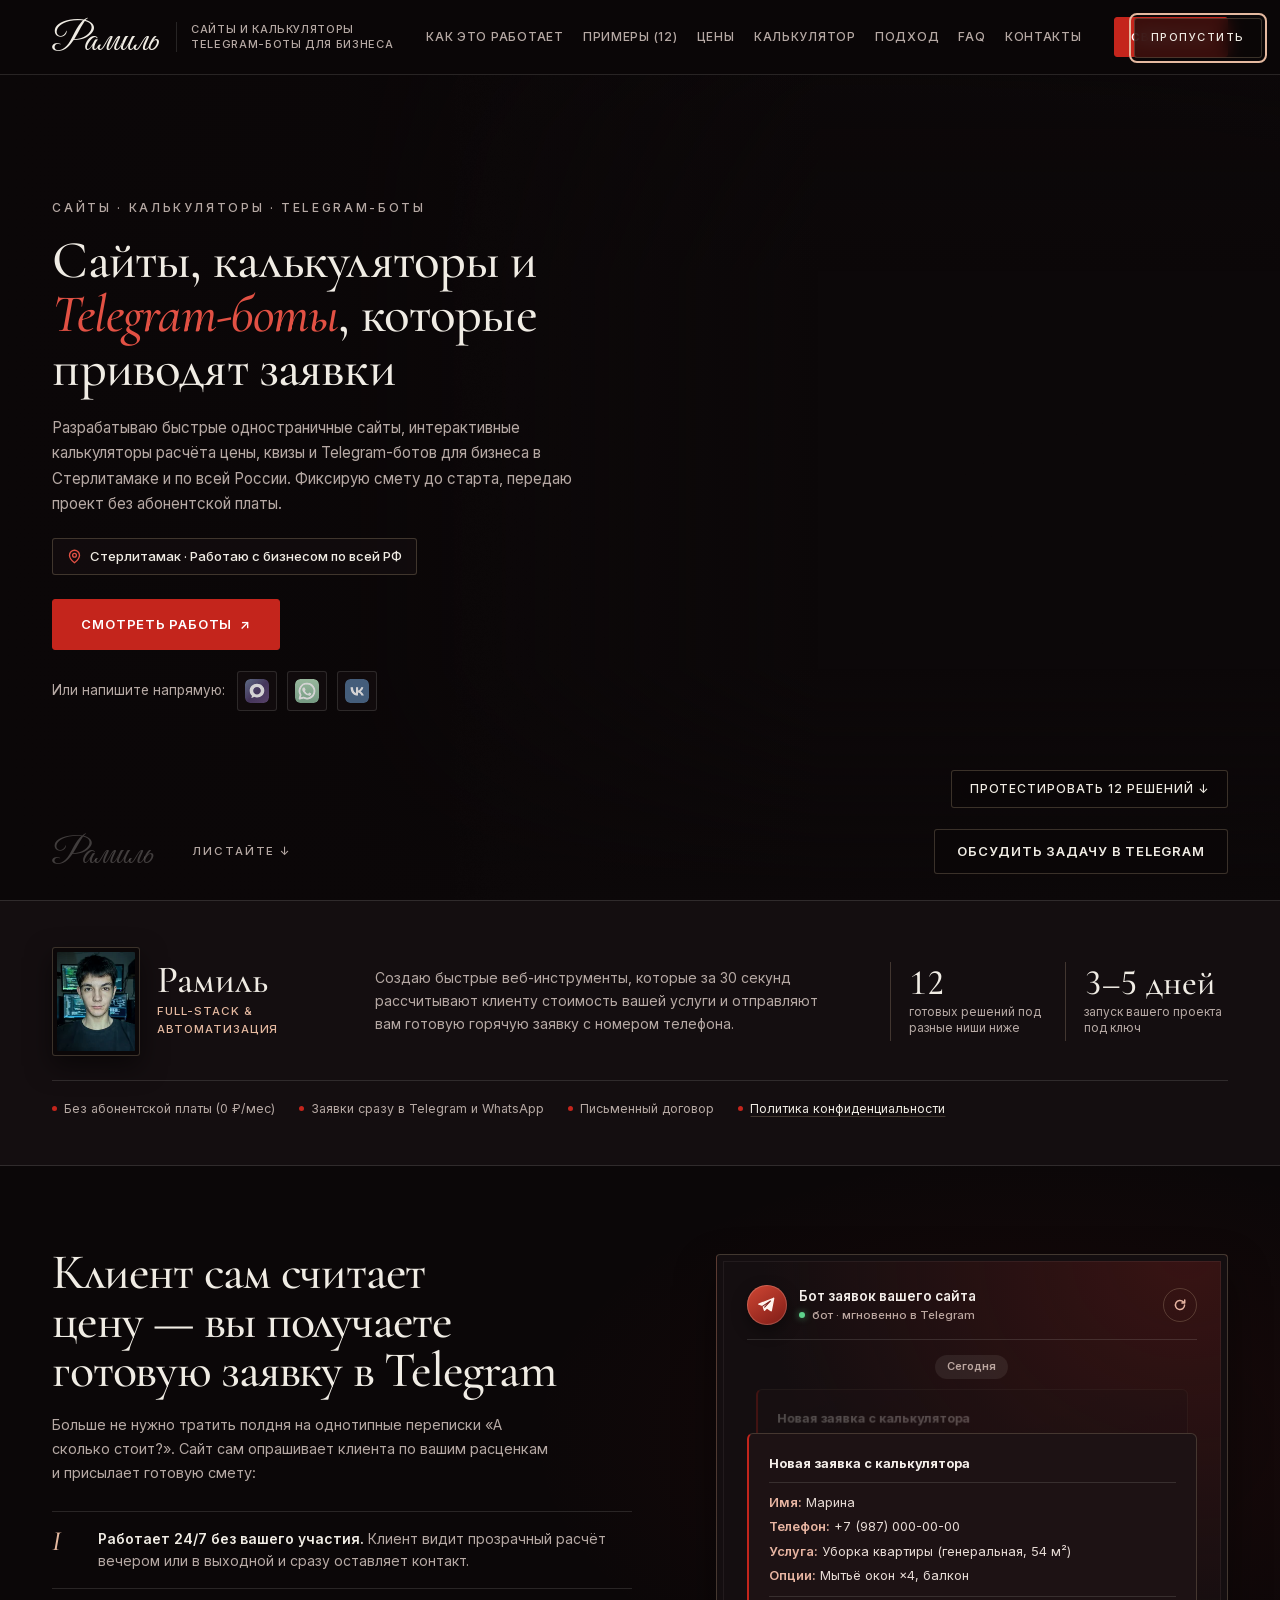
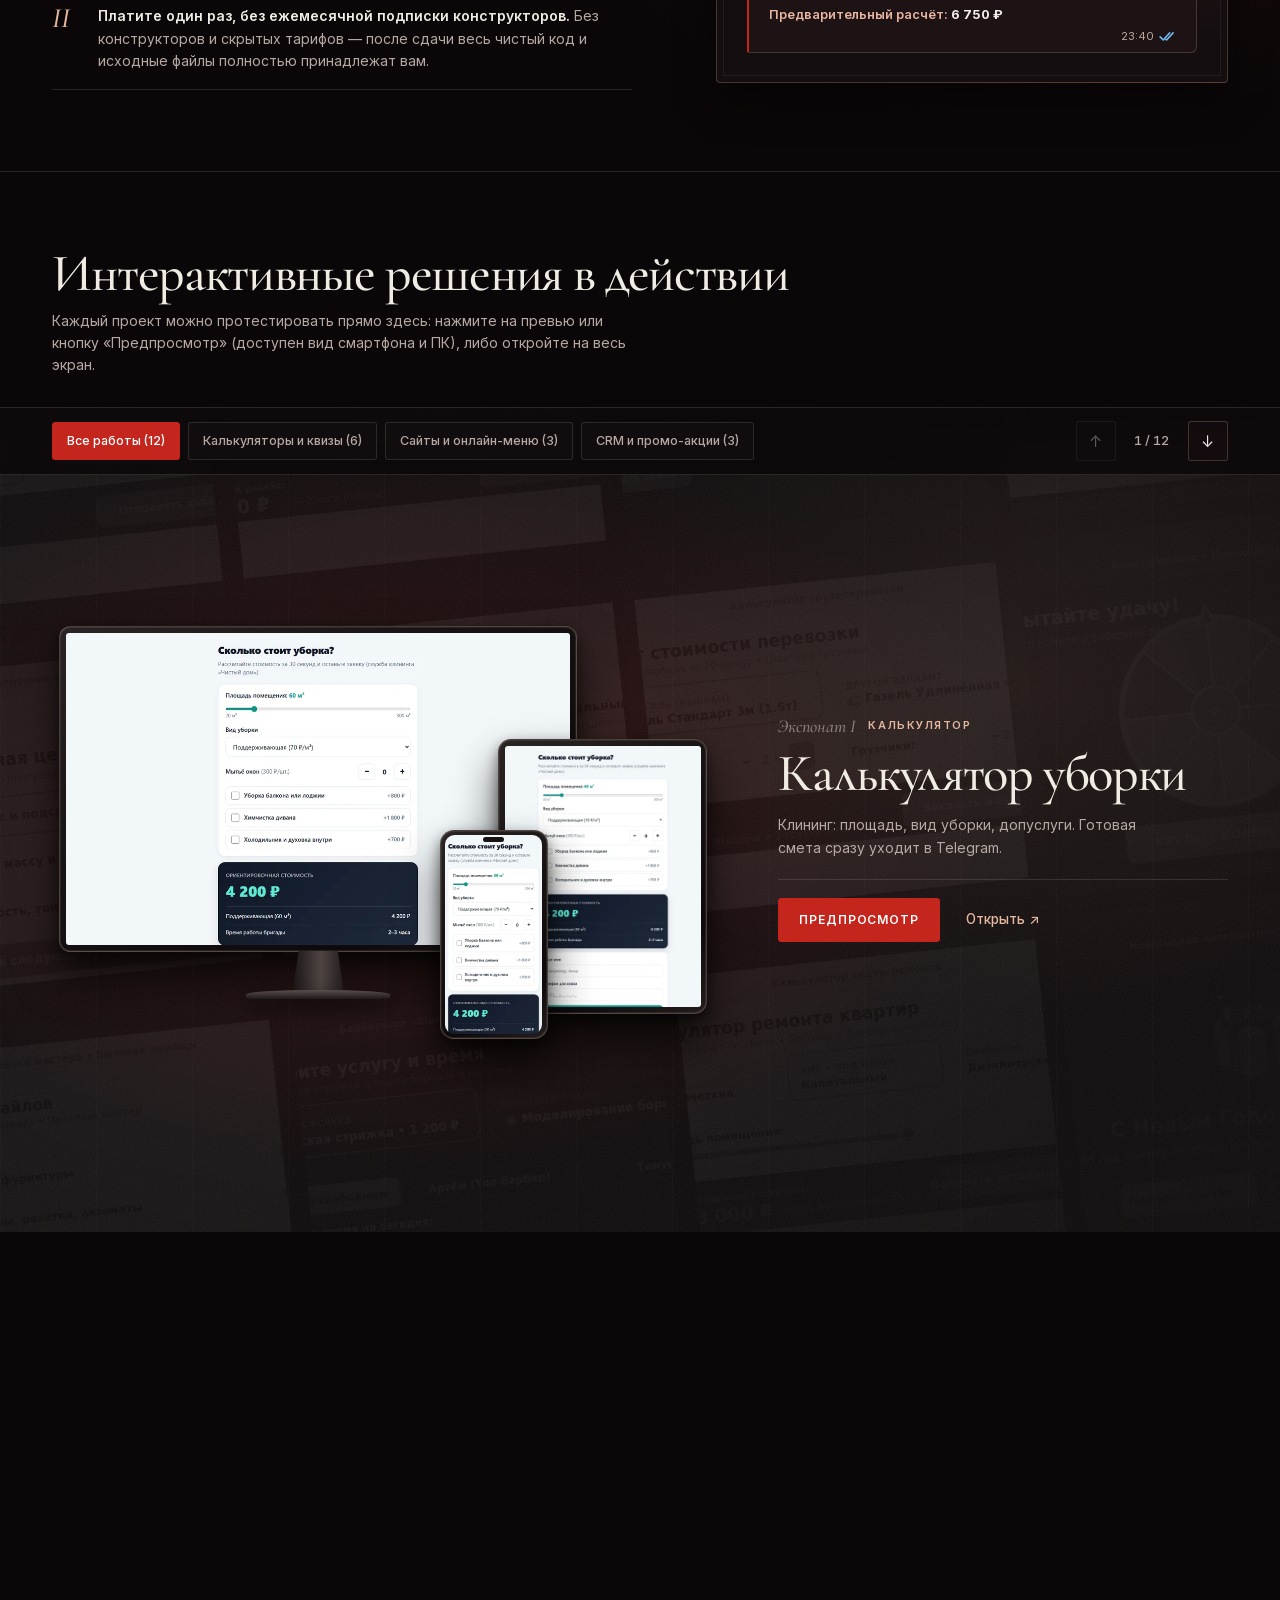
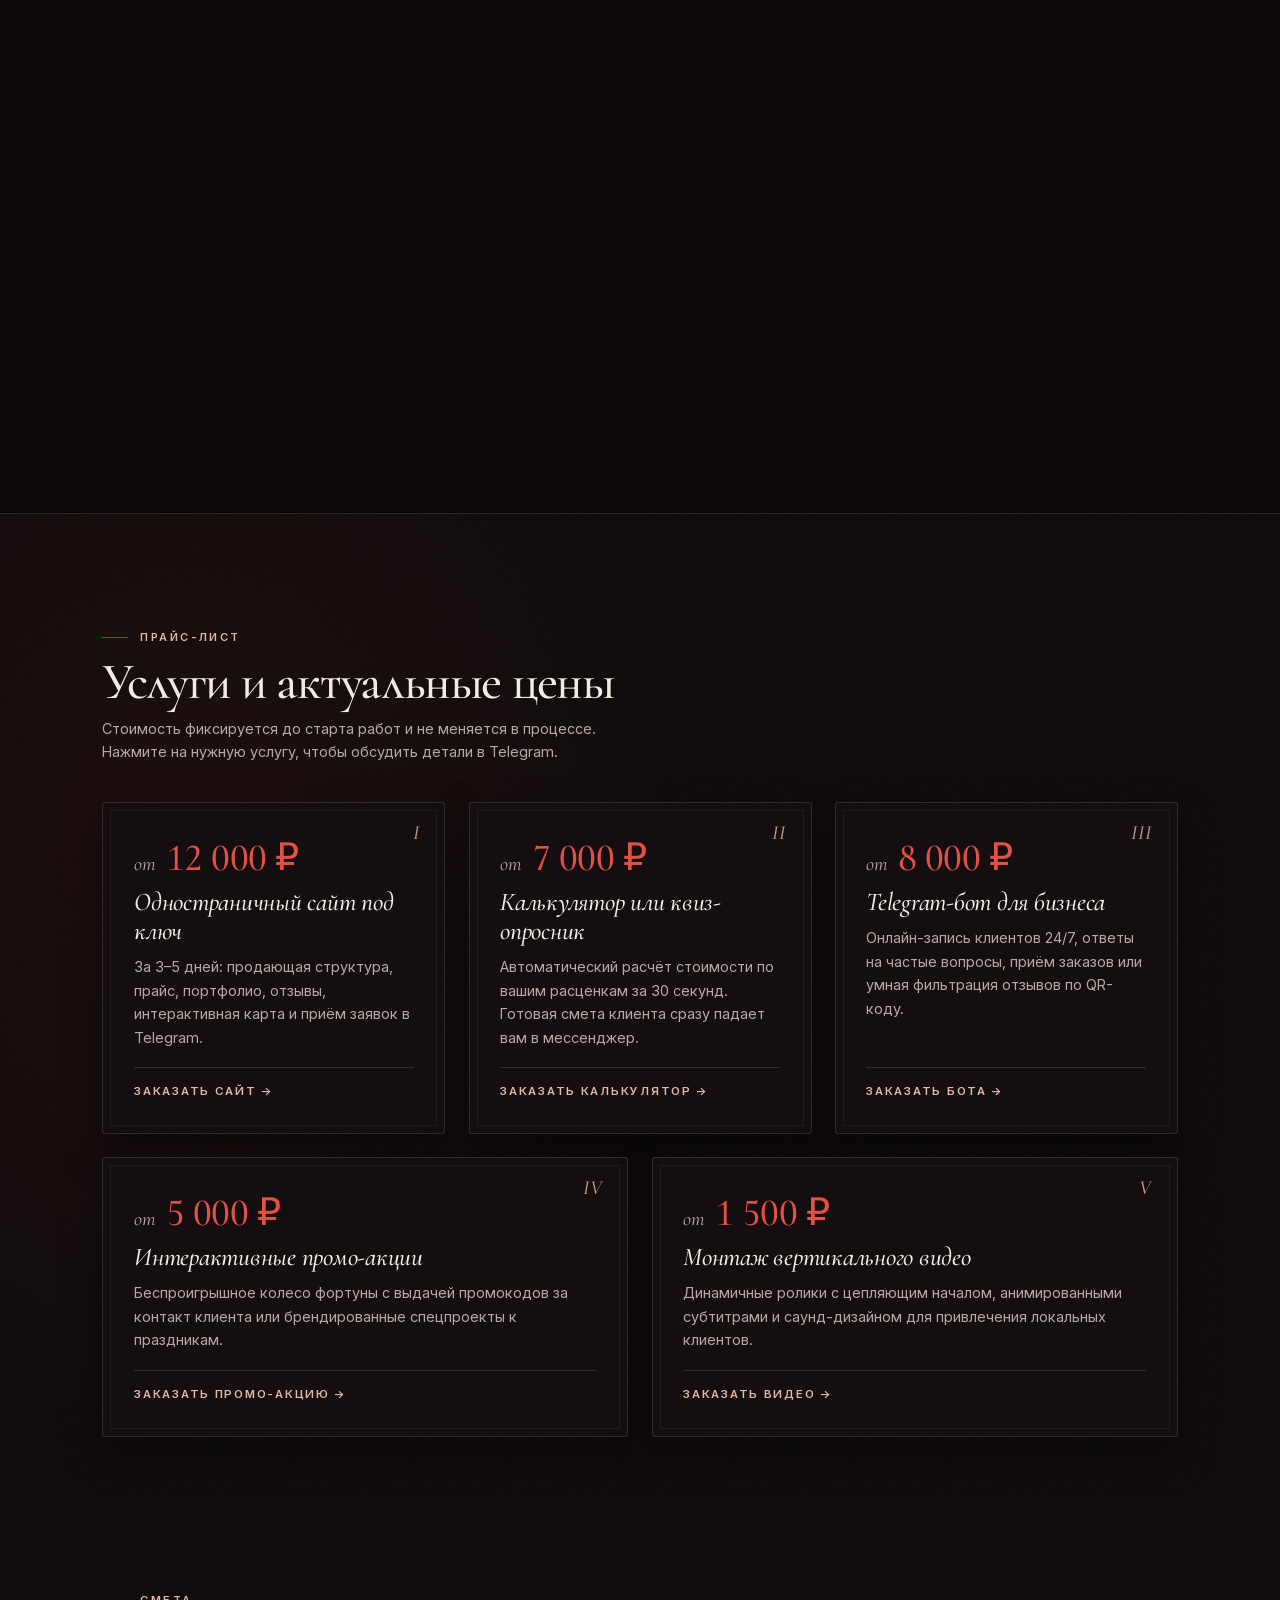
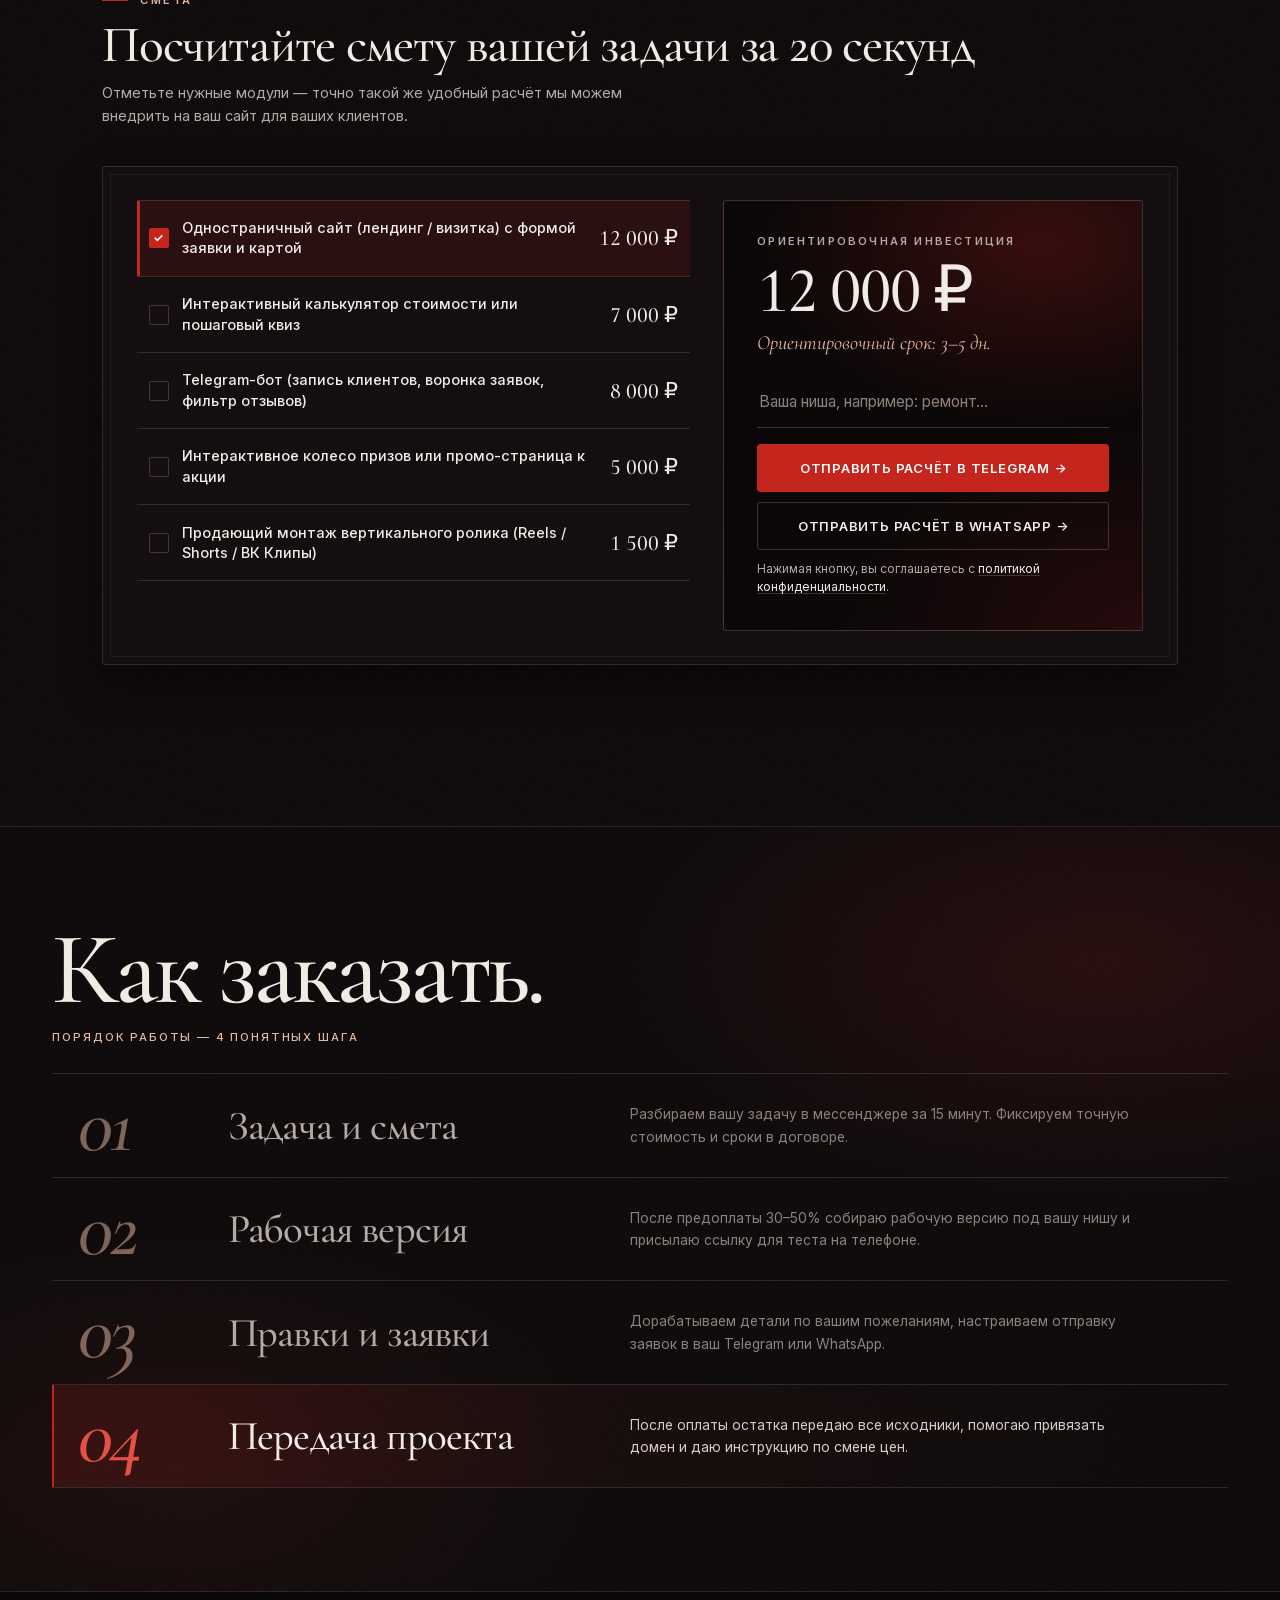
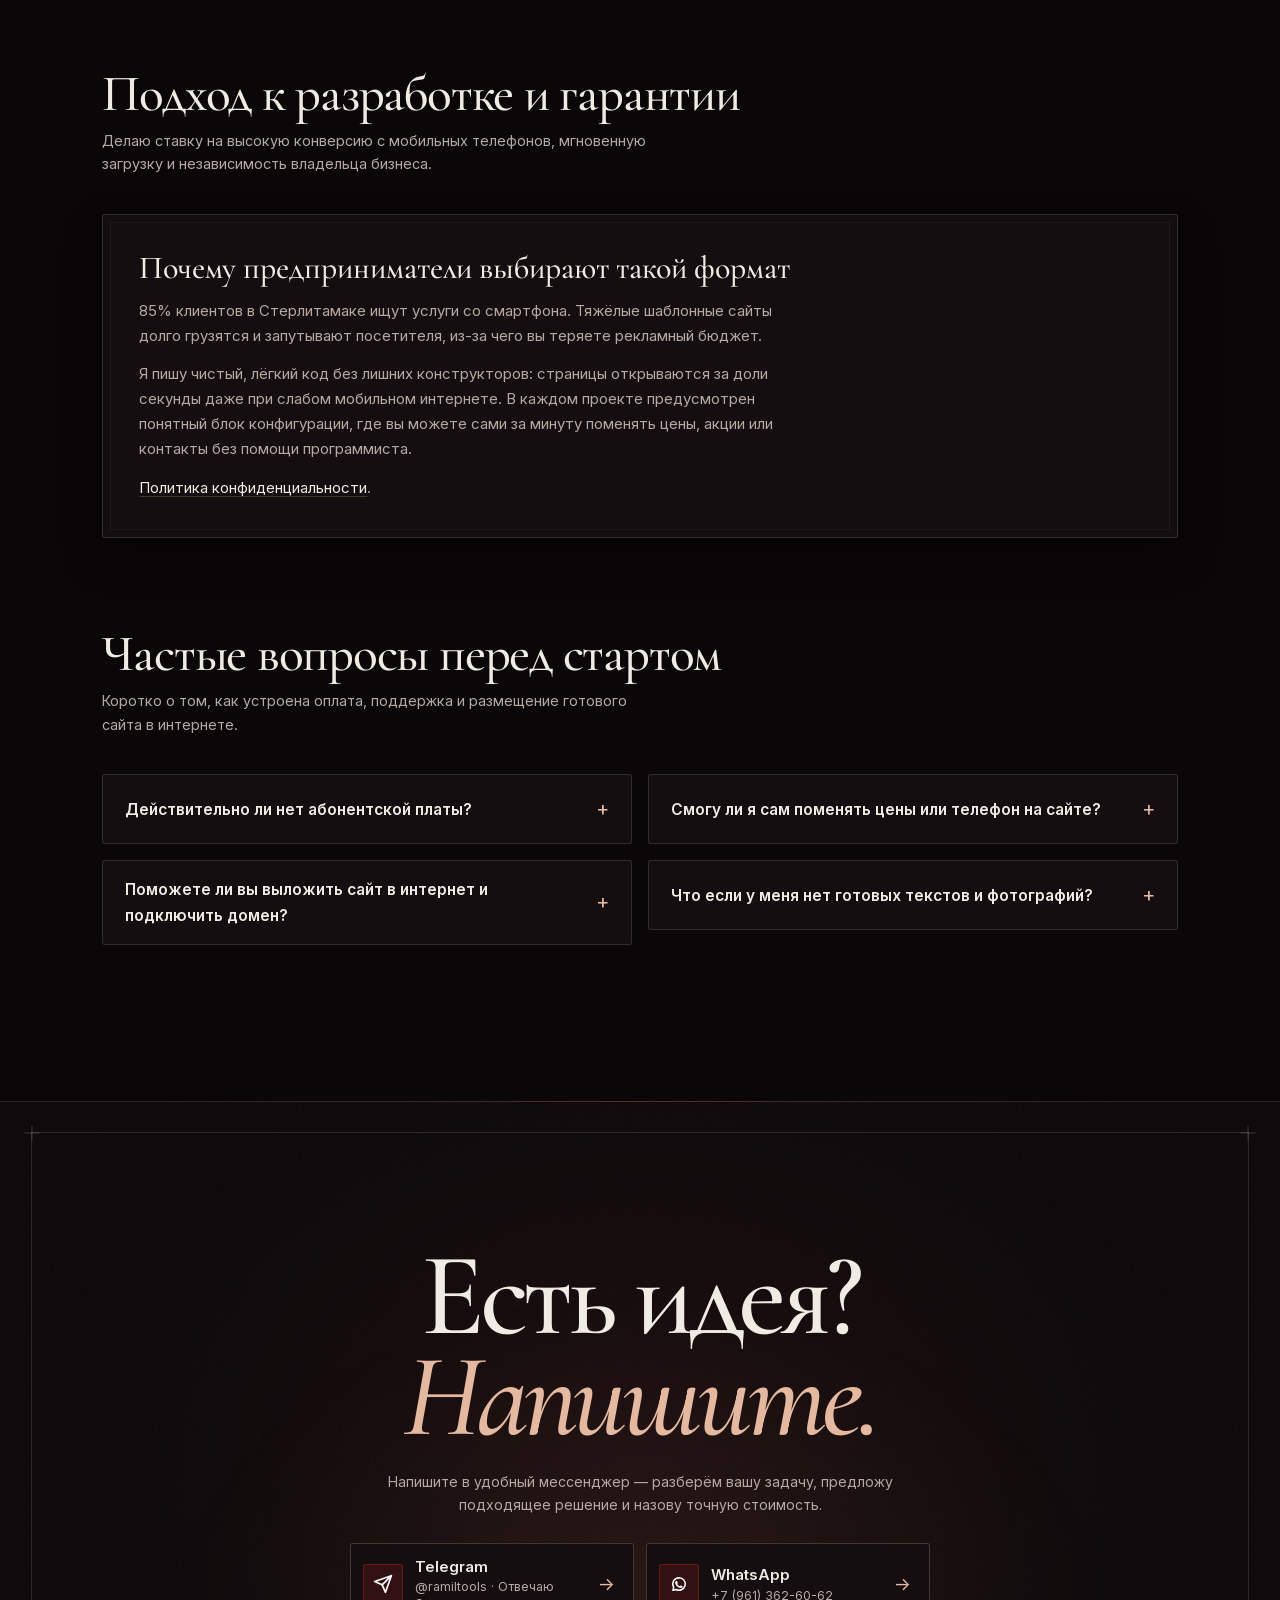
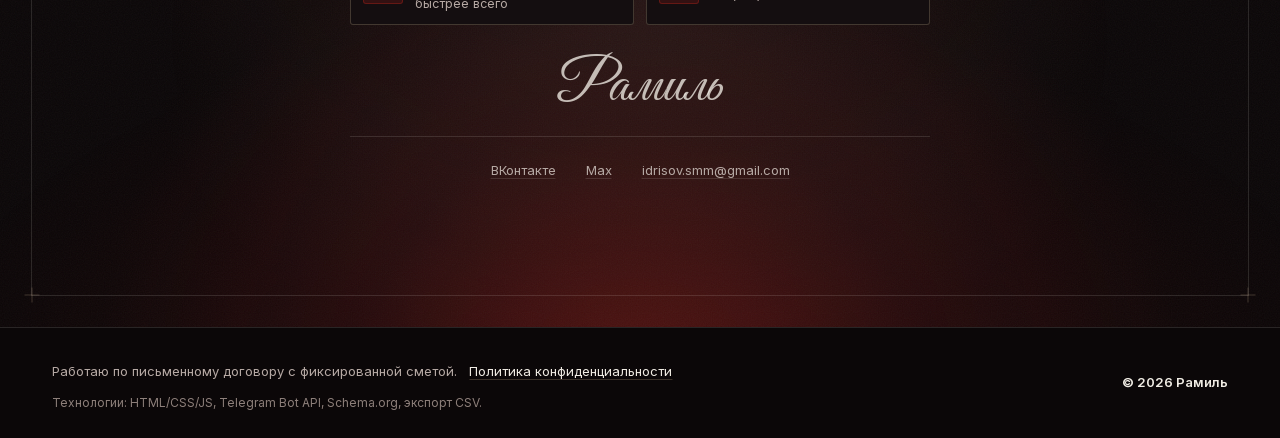
==== commit 2f2837a6: "Add files via upload" ====
--- a/index.html
+++ b/index.html
@@ -2,12 +2,11 @@
 <html lang="ru">
 <head>
   <meta charset="utf-8">
-  <link rel="preload" as="font" href="fonts/cormorant-garamond-cyrillic.woff2" type="font/woff2" crossorigin>
-  <meta name="viewport" content="width=device-width, initial-scale=1">
+  <meta name="viewport" content="width=device-width, initial-scale=1, viewport-fit=cover">
   <title>Рамиль — Разработка сайтов, калькуляторов и Telegram-ботов для бизнеса</title>
   <meta name="description" content="Разработка продающих сайтов, интерактивных калькуляторов, квизов и Telegram-ботов для бизнеса в Стерлитамаке и по всей России. Заявки напрямую в Telegram, 0 ₽ абонплаты.">
-  <meta name="theme-color" content="#0e0809">
-  <link rel="preload" as="image" href="assets/hero-smoke.webp" fetchpriority="high">
+  <meta name="theme-color" content="#0B0708">
+  <link rel="preload" as="image" href="assets/hero-hd.webp" fetchpriority="high">
 
   <link rel="icon" type="image/svg+xml" href="favicon.svg">
   <link rel="alternate icon" href="favicon.ico">
@@ -28,7 +27,7 @@
   <meta name="twitter:description" content="Делаю одностраничные сайты, интерактивные калькуляторы, квизы и Telegram-боты для малого бизнеса.">
   <meta name="twitter:image" content="https://ramil-tools.ru/og-cover.jpg">
 
-  <!-- Микроразметка Schema.org. TODO: заменить email на почту домена. Адрес используется и в контактах. -->
+  <!-- Микроразметка Schema.org -->
   <script type="application/ld+json" id="serviceSchema">
   {
     "@context": "https://schema.org",
@@ -50,1801 +49,39 @@
   }
   </script>
 
-  <!-- Шрифты с полной поддержкой кириллицы (Onest и Inter) -->
-  <link rel="preconnect" href="https://fonts.googleapis.com">
-  <link rel="preconnect" href="https://fonts.gstatic.com" crossorigin>
-  <link href="https://fonts.googleapis.com/css2?family=Inter:wght@400;500;600;700&family=Onest:wght@700;800&display=swap" rel="stylesheet">
-
-  <style>
-    :root {
-      --ink: #0f141c;
-      --mut: #525d6f;
-      --bg: #f5f7fb;
-      --card: #ffffff;
-      --subtle: #eef2f8;
-      --line: #e1e7f0;
-      --acc: #4c5bf0;
-      --acc-hover: #3b49df;
-      --acc-soft: #eef0ff;
-      --ok: #10b981;
-      --wa: #25d366;
-      --wa-hover: #20bd5a;
-      --radius: 20px;
-      --shadow-sm: 0 2px 6px rgba(15, 20, 28, 0.03), 0 10px 24px -4px rgba(15, 20, 28, 0.05);
-      --shadow-hover: 0 20px 40px -8px rgba(76, 91, 240, 0.15), 0 6px 16px -4px rgba(15, 20, 28, 0.06);
-      --font-sans: "Inter", system-ui, -apple-system, "Segoe UI", Roboto, Arial, sans-serif;
-      --font-display: "Onest", "Inter", system-ui, -apple-system, "Segoe UI", Roboto, sans-serif;
-    }
-
-    .privacy-note {
-      margin: 8px 0 0;
-      font-size: 12px;
-      line-height: 1.5;
-    }
-
-    .privacy-note a,
-    .hero-guarantees a,
-    .about-content a,
-    .footer-note a {
-      color: inherit;
-      text-decoration: underline;
-      text-underline-offset: .16em;
-    }
-
-    *, *::before, *::after {
-      box-sizing: border-box;
-      -webkit-tap-highlight-color: transparent;
-    }
-
-    html {
-      scroll-behavior: smooth;
-      overflow-x: hidden;
-      max-width: 100%;
-    }
-
-    body {
-      margin: 0;
-      width: 100%;
-      max-width: 100%;
-      overflow-x: hidden;
-      font: 16px/1.6 var(--font-sans);
-      background-color: var(--bg);
-      background-image:
-        radial-gradient(at 10% 5%, rgba(76, 91, 240, 0.07) 0px, transparent 45%),
-        radial-gradient(at 90% 12%, rgba(56, 189, 248, 0.06) 0px, transparent 40%),
-        linear-gradient(to right, rgba(148, 163, 184, 0.06) 1px, transparent 1px),
-        linear-gradient(to bottom, rgba(148, 163, 184, 0.06) 1px, transparent 1px);
-      background-size: 100% 100%, 100% 100%, 44px 44px, 44px 44px;
-      color: var(--ink);
-      -webkit-font-smoothing: antialiased;
-      transition: background-color 0.25s ease, color 0.25s ease;
-    }
-
-    h1, h2, h3, .logo, .price-card b, .stat-box b, .est-sum {
-      font-family: var(--font-display);
-    }
-
-    a {
-      color: inherit;
-    }
-
-    .wrap {
-      width: 100%;
-      max-width: 1080px;
-      margin: 0 auto;
-      padding: 0 24px;
-    }
-
-    /* Шапка и навигация (с фолбэком для браузеров без color-mix) */
-    .site-header {
-      position: sticky;
-      top: 0;
-      z-index: 40;
-      width: 100%;
-      padding-top: max(env(safe-area-inset-top, 0px), 8px);
-      background: var(--bg);
-      background: color-mix(in srgb, var(--bg) 88%, transparent);
-      backdrop-filter: blur(16px);
-      -webkit-backdrop-filter: blur(16px);
-      border-bottom: 1px solid var(--line);
-    }
-
-    .nav-bar {
-      display: flex;
-      align-items: center;
-      justify-content: space-between;
-      min-height: 76px;
-      padding-top: 14px;
-      padding-bottom: 14px;
-      gap: 12px;
-    }
-
-    .logo {
-      font-weight: 800;
-      font-size: 19px;
-      letter-spacing: -0.03em;
-      text-decoration: none;
-      display: inline-flex;
-      align-items: center;
-      gap: 10px;
-      padding-left: 4px;
-      flex-shrink: 0;
-    }
-
-    .logo-dot {
-      width: 10px;
-      height: 10px;
-      border-radius: 50%;
-      background: var(--acc);
-      box-shadow: 0 0 0 4px var(--acc-soft);
-      flex-shrink: 0;
-    }
-
-    .nav-links {
-      display: flex;
-      flex-wrap: wrap;
-      gap: 18px;
-      font-size: 14px;
-      font-weight: 600;
-      color: var(--mut);
-    }
-
-    .nav-links a {
-      text-decoration: none;
-      transition: color 0.15s ease;
-      white-space: nowrap;
-    }
-
-    .nav-links a:hover {
-      color: var(--acc);
-    }
-
-    .nav-right {
-      display: flex;
-      align-items: center;
-      gap: 10px;
-      flex-shrink: 0;
-    }
-
-    /* Кнопки */
-    .btn {
-      display: inline-flex;
-      align-items: center;
-      justify-content: center;
-      gap: 8px;
-      padding: 12px 20px;
-      border-radius: 12px;
-      background: var(--acc);
-      color: #fff;
-      text-decoration: none;
-      font-weight: 700;
-      font-size: 14.5px;
-      border: 1.5px solid var(--acc);
-      cursor: pointer;
-      white-space: nowrap;
-      transition: transform 0.24s cubic-bezier(.16, 1, .3, 1), background 0.2s cubic-bezier(.16, 1, .3, 1), box-shadow 0.24s cubic-bezier(.16, 1, .3, 1), opacity 0.2s ease;
-      font-family: inherit;
-      text-align: center;
-    }
-
-    .btn:hover:not(:disabled) {
-      background: var(--acc-hover);
-      border-color: var(--acc-hover);
-      transform: translate3d(0, -2px, 0);
-      box-shadow: 0 8px 20px rgba(76, 91, 240, 0.28);
-    }
-
-    .btn:disabled {
-      opacity: 0.55;
-      cursor: not-allowed;
-      transform: none;
-      box-shadow: none;
-    }
-
-    .btn.alt {
-      background: var(--card);
-      color: var(--ink);
-      border: 1.5px solid var(--line);
-    }
-
-    .btn.alt:hover:not(:disabled) {
-      background: var(--card);
-      border-color: var(--acc);
-      color: var(--acc);
-      box-shadow: var(--shadow-sm);
-    }
-
-    .btn.sm {
-      padding: 9px 16px;
-      font-size: 14px;
-      border-radius: 12px;
-    }
-
-    .btn.btn-wa {
-      background: var(--wa);
-      border-color: var(--wa);
-      color: #ffffff;
-    }
-
-    .btn.btn-wa:hover:not(:disabled) {
-      background: var(--wa-hover);
-      border-color: var(--wa-hover);
-      box-shadow: 0 8px 20px rgba(37, 211, 102, 0.32);
-    }
-
-    /* 1. Первый экран (Hero) */
-    .hero {
-      padding: 48px 0 36px;
-      display: grid;
-      grid-template-columns: 1.3fr 0.9fr;
-      gap: 28px;
-      align-items: stretch;
-    }
-
-    .hero-main {
-      display: flex;
-      flex-direction: column;
-      justify-content: center;
-      align-items: flex-start;
-      min-width: 0;
-    }
-
-    .geo-tag {
-      display: inline-flex;
-      align-items: center;
-      gap: 6px;
-      padding: 6px 12px;
-      border-radius: 10px;
-      background: var(--card);
-      border: 1px solid var(--line);
-      color: var(--mut);
-      font-size: clamp(11px, 3.1vw, 13px);
-      font-weight: 600;
-      margin-bottom: 16px;
-      box-shadow: var(--shadow-sm);
-      max-width: 100%;
-      white-space: nowrap;
-      overflow: hidden;
-      text-overflow: ellipsis;
-    }
-
-    .geo-tag svg {
-      width: 14px;
-      height: 14px;
-      color: var(--acc);
-      flex-shrink: 0;
-    }
-
-    .hero h1 {
-      font-size: clamp(26px, 4.4vw, 44px);
-      line-height: 1.1;
-      letter-spacing: -0.03em;
-      margin: 0 0 14px;
-      word-wrap: break-word;
-    }
-
-    .hero p.lead {
-      font-size: 16.5px;
-      color: var(--mut);
-      max-width: 600px;
-      margin: 0 0 22px;
-    }
-
-    .hero-actions {
-      display: flex;
-      flex-wrap: wrap;
-      gap: 10px;
-      margin-bottom: 16px;
-      width: 100%;
-    }
-
-    .hero-quick-links {
-      display: flex;
-      align-items: center;
-      gap: 10px;
-      margin-bottom: 22px;
-      font-size: 14px;
-      font-weight: 600;
-      color: var(--mut);
-    }
-
-    .social-icons {
-      display: inline-flex;
-      align-items: center;
-      gap: 10px;
-    }
-
-    .social-icon-link {
-      width: 40px;
-      height: 40px;
-      border-radius: 12px;
-      display: inline-flex;
-      align-items: center;
-      justify-content: center;
-      overflow: hidden;
-      box-shadow: var(--shadow-sm);
-      transition: transform 0.15s ease, box-shadow 0.15s ease;
-      text-decoration: none;
-      flex-shrink: 0;
-    }
-
-    .social-icon-link:hover {
-      transform: translateY(-2px);
-      box-shadow: var(--shadow-hover);
-    }
-
-    .social-icon-link svg {
-      width: 100%;
-      height: 100%;
-      display: block;
-    }
-
-    .hero-guarantees {
-      display: flex;
-      flex-wrap: wrap;
-      gap: 8px 12px;
-      font-size: 13px;
-      font-weight: 600;
-      color: var(--mut);
-    }
-
-    .hero-guarantees span {
-      display: inline-flex;
-      align-items: center;
-      gap: 6px;
-      padding: 6px 12px;
-      background: var(--card);
-      border: 1px solid var(--line);
-      border-radius: 99px;
-      box-shadow: 0 1px 3px rgba(15, 20, 28, 0.03);
-    }
-
-    .hero-guarantees span::before {
-      content: "✓ ";
-      color: var(--acc);
-      font-weight: 800;
-    }
-
-    .hero-card {
-      background: var(--card);
-      border: 1px solid var(--line);
-      border-radius: var(--radius);
-      padding: 26px;
-      box-shadow: var(--shadow-sm);
-      display: flex;
-      flex-direction: column;
-      justify-content: space-between;
-      gap: 16px;
-      position: relative;
-      overflow: hidden;
-      min-width: 0;
-    }
-
-    .hero-card::before {
-      content: "";
-      position: absolute;
-      top: 0;
-      left: 0;
-      right: 0;
-      height: 4px;
-      background: linear-gradient(90deg, var(--acc), #38bdf8);
-    }
-
-    .profile-top {
-      display: flex;
-      align-items: center;
-      gap: 16px;
-      min-width: 0;
-    }
-
-    .profile-top h2 {
-      margin: 0 0 5px;
-      font-size: 21px;
-    }
-
-    .profile-badge {
-      font-size: 12.5px;
-      font-weight: 700;
-      color: var(--acc);
-      background: var(--acc-soft);
-      padding: 4px 10px;
-      border-radius: 7px;
-      display: inline-block;
-    }
-
-    .profile-bio {
-      margin: 0;
-      font-size: 14.5px;
-      color: var(--mut);
-    }
-
-    .hero-stats {
-      display: grid;
-      grid-template-columns: repeat(2, minmax(0, 1fr));
-      gap: 10px;
-    }
-
-    .stat-box {
-      background: var(--subtle);
-      border-radius: 12px;
-      padding: 12px 14px;
-      min-width: 0;
-    }
-
-    .stat-box b {
-      display: block;
-      font-size: 20px;
-      color: var(--acc);
-    }
-
-    .stat-box small {
-      color: var(--mut);
-      font-size: 12.5px;
-      display: block;
-      line-height: 1.35;
-    }
-
-    /* Секции */
-    section {
-      padding: 36px 0;
-      scroll-margin-top: 84px;
-    }
-
-    .sec-head {
-      display: flex;
-      flex-wrap: wrap;
-      justify-content: space-between;
-      align-items: flex-end;
-      gap: 16px;
-      margin-bottom: 22px;
-    }
-
-    .sec-head > div {
-      min-width: 0;
-    }
-
-    .sec-head h2 {
-      font-size: clamp(22px, 3.5vw, 31px);
-      letter-spacing: -0.03em;
-      margin: 0;
-      position: relative;
-      padding-left: 14px;
-    }
-
-    .sec-head h2::before {
-      content: "";
-      position: absolute;
-      left: 0;
-      top: 0.16em;
-      bottom: 0.16em;
-      width: 4px;
-      border-radius: 4px;
-      background: var(--acc);
-    }
-
-    .sec-head p {
-      margin: 6px 0 0;
-      color: var(--mut);
-      max-width: 640px;
-    }
-
-    /* 3. Портфолио */
-    .filter-bar {
-      display: flex;
-      flex-wrap: wrap;
-      gap: 8px;
-    }
-
-    .filter-btn {
-      padding: 8px 14px;
-      border-radius: 10px;
-      border: 1px solid var(--line);
-      background: var(--card);
-      color: var(--mut);
-      font: inherit;
-      font-size: 13.5px;
-      font-weight: 600;
-      cursor: pointer;
-      transition: 0.15s ease;
-    }
-
-    .filter-btn:hover {
-      border-color: var(--acc);
-      color: var(--ink);
-    }
-
-    .filter-btn.active {
-      background: var(--acc);
-      color: #fff;
-      border-color: var(--acc);
-    }
-
-    .grid {
-      display: grid;
-      grid-template-columns: repeat(auto-fill, minmax(min(100%, 300px), 1fr));
-      gap: 20px;
-    }
-
-    .card {
-      background: var(--card);
-      border: 1px solid var(--line);
-      border-radius: var(--radius);
-      overflow: hidden;
-      display: flex;
-      flex-direction: column;
-      box-shadow: var(--shadow-sm);
-      min-width: 0;
-      transition: transform 0.34s cubic-bezier(.16, 1, .3, 1), box-shadow 0.34s cubic-bezier(.16, 1, .3, 1), border-color 0.28s ease;
-    }
-
-    .card:hover {
-      box-shadow: var(--shadow-hover);
-      transform: translate3d(0, -5px, 0);
-      border-color: rgba(76, 91, 240, 0.4);
-    }
-
-    .card .thumb {
-      display: block;
-      position: relative;
-      line-height: 0;
-      overflow: hidden;
-      background: var(--subtle);
-      height: 210px;
-      border-bottom: 1px solid var(--line);
-    }
-
-    .card img {
-      width: 100%;
-      height: 100%;
-      object-fit: cover;
-      object-position: top;
-      display: block;
-      transition: transform 0.55s cubic-bezier(.16, 1, .3, 1);
-    }
-
-    .card:hover img {
-      transform: scale3d(1.03, 1.03, 1);
-    }
-
-    .card-tag {
-      position: absolute;
-      top: 12px;
-      left: 12px;
-      background: rgba(255, 255, 255, 0.92);
-      background: color-mix(in srgb, var(--card) 92%, transparent);
-      backdrop-filter: blur(6px);
-      color: var(--ink);
-      padding: 5px 10px;
-      border-radius: 8px;
-      font-size: 12px;
-      font-weight: 700;
-      line-height: 1.2;
-      border: 1px solid var(--line);
-    }
-
-    .card .b {
-      padding: 18px 20px 20px;
-      display: flex;
-      flex-direction: column;
-      gap: 8px;
-      flex: 1;
-    }
-
-    .card h3 {
-      margin: 0;
-      font-size: 18.5px;
-    }
-
-    .card p {
-      margin: 0;
-      color: var(--mut);
-      font-size: 14.5px;
-      flex: 1;
-    }
-
-    .card-footer {
-      display: flex;
-      align-items: center;
-      justify-content: space-between;
-      flex-wrap: wrap;
-      gap: 8px;
-      margin-top: 8px;
-      padding-top: 12px;
-      border-top: 1px solid var(--line);
-    }
-
-    .card-link {
-      color: var(--acc);
-      font-weight: 700;
-      text-decoration: none;
-      font-size: 14px;
-      display: inline-flex;
-      align-items: center;
-      gap: 4px;
-    }
-
-    .card-link:hover {
-      text-decoration: underline;
-      text-underline-offset: 4px;
-    }
-
-    .preview-btn {
-      background: var(--subtle);
-      border: 1px solid var(--line);
-      color: var(--ink);
-      border-radius: 8px;
-      padding: 6px 11px;
-      font: inherit;
-      font-size: 12.5px;
-      font-weight: 700;
-      cursor: pointer;
-      transition: 0.15s ease;
-    }
-
-    .preview-btn:hover {
-      border-color: var(--acc);
-      color: var(--acc);
-    }
-
-    /* 4. Услуги и цены */
-    .price-grid {
-      display: grid;
-      grid-template-columns: repeat(6, 1fr);
-      gap: 18px;
-      align-items: stretch;
-    }
-
-    .price-card {
-      grid-column: span 2;
-      background: var(--card);
-      border: 1px solid var(--line);
-      border-radius: var(--radius);
-      padding: 24px;
-      display: flex;
-      flex-direction: column;
-      justify-content: space-between;
-      gap: 14px;
-      box-shadow: var(--shadow-sm);
-      min-width: 0;
-      transition: transform 0.2s ease, border-color 0.2s ease, box-shadow 0.2s ease;
-    }
-
-    .price-card:hover {
-      transform: translateY(-4px);
-      border-color: var(--acc);
-      box-shadow: var(--shadow-hover);
-    }
-
-    .price-card:nth-child(4),
-    .price-card:nth-child(5) {
-      grid-column: span 3;
-    }
-
-    .price-card b,
-    .stat-box b,
-    .est-sum {
-      font-variant-numeric: lining-nums;
-    }
-
-    .price-card b {
-      font-size: 24px;
-      color: var(--acc);
-      display: inline-block;
-      margin-bottom: 6px;
-      background: var(--acc-soft);
-      padding: 4px 12px;
-      border-radius: 9px;
-    }
-
-    .price-card span {
-      font-weight: 700;
-      font-size: 17.5px;
-      display: block;
-    }
-
-    .price-card p {
-      margin: 6px 0 0;
-      font-size: 14.5px;
-      color: var(--mut);
-    }
-
-    .price-order-link {
-      font-size: 14px;
-      font-weight: 700;
-      color: var(--acc);
-      text-decoration: none;
-      display: inline-flex;
-      align-items: center;
-      gap: 6px;
-      padding-top: 10px;
-      border-top: 1px solid var(--line);
-    }
-
-    .price-order-link:hover {
-      text-decoration: underline;
-      text-underline-offset: 4px;
-    }
-
-    /* 5. Интерактивный калькулятор сметы */
-    .estimator-card {
-      background: var(--card);
-      border: 1px solid var(--line);
-      border-radius: var(--radius);
-      padding: 28px;
-      box-shadow: var(--shadow-sm);
-      display: grid;
-      grid-template-columns: 1.3fr 0.9fr;
-      gap: 24px;
-      align-items: stretch;
-      width: 100%;
-      overflow: hidden;
-    }
-
-    .est-options {
-      display: flex;
-      flex-direction: column;
-      gap: 10px;
-      min-width: 0;
-      width: 100%;
-    }
-
-    .est-row {
-      display: flex;
-      align-items: center;
-      justify-content: space-between;
-      gap: 12px;
-      padding: 13px 16px;
-      border-radius: 12px;
-      border: 1px solid var(--line);
-      background: var(--bg);
-      color: var(--ink);
-      font: inherit;
-      text-align: left;
-      cursor: pointer;
-      user-select: none;
-      transition: background-color 0.15s ease, border-color 0.15s ease, transform 0.1s ease;
-      width: 100%;
-      min-width: 0;
-    }
-
-    .est-row:hover {
-      border-color: var(--acc);
-    }
-
-    .est-row.active {
-      background: var(--acc-soft);
-      border-color: var(--acc);
-    }
-
-    .est-left {
-      display: flex;
-      align-items: center;
-      gap: 12px;
-      font-weight: 600;
-      font-size: 14.5px;
-      line-height: 1.35;
-      flex: 1;
-      min-width: 0;
-    }
-
-    .est-left span:last-child {
-      word-break: break-word;
-      overflow-wrap: anywhere;
-    }
-
-    .est-box {
-      width: 20px;
-      height: 20px;
-      border-radius: 6px;
-      border: 2px solid var(--mut);
-      display: inline-flex;
-      align-items: center;
-      justify-content: center;
-      font-size: 12px;
-      font-weight: 800;
-      color: #fff;
-      flex-shrink: 0;
-      transition: background-color 0.15s ease, border-color 0.15s ease;
-    }
-
-    .est-row.active .est-box {
-      background: var(--acc);
-      border-color: var(--acc);
-    }
-
-    .est-price {
-      font-weight: 800;
-      font-size: 14.5px;
-      white-space: nowrap;
-      flex-shrink: 0;
-      color: var(--ink);
-    }
-
-    .est-total-panel {
-      background: var(--subtle);
-      border: 1px solid var(--line);
-      border-radius: 16px;
-      padding: 22px;
-      display: flex;
-      flex-direction: column;
-      justify-content: space-between;
-      gap: 16px;
-      min-width: 0;
-      width: 100%;
-    }
-
-    .est-label {
-      font-size: 12.5px;
-      font-weight: 700;
-      text-transform: uppercase;
-      color: var(--mut);
-    }
-
-    .est-sum {
-      font-size: clamp(28px, 4vw, 36px);
-      font-weight: 800;
-      color: var(--acc);
-      line-height: 1.1;
-      margin: 6px 0 4px;
-    }
-
-    .est-term {
-      font-size: 13.5px;
-      color: var(--mut);
-    }
-
-    .est-input {
-      width: 100%;
-      max-width: 100%;
-      padding: 12px 14px;
-      border-radius: 10px;
-      border: 1px solid var(--line);
-      background: var(--card);
-      color: var(--ink);
-      font: inherit;
-      font-size: 16px;
-      margin-bottom: 10px;
-      transition: border-color 0.15s ease;
-    }
-
-    .est-input:focus {
-      outline: none;
-      border-color: var(--acc);
-    }
-
-    .est-btn-group {
-      display: flex;
-      flex-direction: column;
-      gap: 8px;
-    }
-
-    /* 6. Обо мне */
-    .about-grid {
-      display: grid;
-      grid-template-columns: 1fr 1fr;
-      gap: 20px;
-      align-items: stretch;
-    }
-
-    .box-card {
-      background: var(--card);
-      border: 1px solid var(--line);
-      border-radius: var(--radius);
-      padding: 26px;
-      box-shadow: var(--shadow-sm);
-      display: flex;
-      flex-direction: column;
-      min-width: 0;
-    }
-
-    .box-card h3 {
-      margin: 0 0 12px;
-      font-size: 19px;
-    }
-
-    .box-card p {
-      margin: 0 0 12px;
-      color: var(--mut);
-    }
-
-    .box-card p:last-child {
-      margin-bottom: 0;
-    }
-
-    .steps-list {
-      margin: 0;
-      padding: 0;
-      list-style: none;
-      display: grid;
-      gap: 12px;
-    }
-
-    .steps-list li {
-      display: flex;
-      gap: 12px;
-      align-items: flex-start;
-      font-size: 15px;
-      padding: 10px 12px;
-      border-radius: 12px;
-      background: var(--bg);
-    }
-
-    .step-badge {
-      width: 26px;
-      height: 26px;
-      border-radius: 8px;
-      background: var(--acc);
-      color: #fff;
-      font-weight: 800;
-      font-size: 13px;
-      display: inline-flex;
-      align-items: center;
-      justify-content: center;
-      flex-shrink: 0;
-    }
-
-    /* 9. FAQ (Частые вопросы) */
-    .faq-list {
-      display: grid;
-      grid-template-columns: 1fr 1fr;
-      gap: 14px;
-      align-items: start;
-    }
-
-    .faq-item {
-      background: var(--card);
-      border: 1px solid var(--line);
-      border-radius: 16px;
-      padding: 16px 20px;
-      box-shadow: var(--shadow-sm);
-      transition: border-color 0.15s ease;
-    }
-
-    .faq-item[open] {
-      border-color: var(--acc);
-    }
-
-    .faq-item summary {
-      font-weight: 700;
-      font-size: 15.5px;
-      cursor: pointer;
-      list-style: none;
-      display: flex;
-      align-items: center;
-      justify-content: space-between;
-      gap: 12px;
-    }
-
-    .faq-item summary::-webkit-details-marker {
-      display: none;
-    }
-
-    .faq-item summary::after {
-      content: "+";
-      font-size: 20px;
-      font-weight: 700;
-      color: var(--acc);
-      flex-shrink: 0;
-      transition: transform 0.2s ease;
-    }
-
-    .faq-item[open] summary::after {
-      transform: rotate(45deg);
-    }
-
-    .faq-item p {
-      margin: 10px 0 0;
-      color: var(--mut);
-      font-size: 14.5px;
-      line-height: 1.55;
-      padding-top: 10px;
-      border-top: 1px solid var(--line);
-    }
-
-    /* 10. Контакты */
-    .contact-box {
-      background: var(--card);
-      border: 1px solid var(--line);
-      border-radius: 24px;
-      padding: 28px;
-      box-shadow: var(--shadow-sm);
-      position: relative;
-      overflow: hidden;
-    }
-
-    .contact-box::before {
-      content: "";
-      position: absolute;
-      top: 0;
-      left: 0;
-      right: 0;
-      height: 4px;
-      background: linear-gradient(90deg, var(--acc), #38bdf8, var(--acc));
-    }
-
-    .contact-item {
-      display: flex;
-      align-items: center;
-      justify-content: space-between;
-      gap: 12px;
-      padding: 14px 18px;
-      border-radius: 14px;
-      background: var(--bg);
-      border: 1px solid var(--line);
-      text-decoration: none;
-      min-width: 0;
-      cursor: pointer;
-      transition: border-color 0.18s ease, transform 0.18s ease, background 0.18s ease, box-shadow 0.18s ease;
-    }
-
-    .contact-item:hover {
-      border-color: var(--acc);
-      background: var(--card);
-      transform: translateY(-2px);
-      box-shadow: var(--shadow-sm);
-    }
-
-    .contact-item-left {
-      display: flex;
-      align-items: center;
-      gap: 12px;
-      min-width: 0;
-    }
-
-    .contact-brand-icon {
-      width: 40px;
-      height: 40px;
-      border-radius: 11px;
-      display: flex;
-      align-items: center;
-      justify-content: center;
-      flex-shrink: 0;
-      box-shadow: 0 4px 10px rgba(0, 0, 0, 0.08);
-    }
-
-    .contact-brand-icon svg {
-      width: 22px;
-      height: 22px;
-      display: block;
-    }
-
-    .contact-brand-icon.tg-brand {
-      background: linear-gradient(135deg, #2aabee, #229ed9);
-      color: #ffffff;
-    }
-
-    .contact-brand-icon.wa-brand {
-      background: linear-gradient(135deg, #25d366, #1ebe57);
-      color: #ffffff;
-    }
-
-    .contact-text-wrap {
-      display: flex;
-      flex-direction: column;
-      min-width: 0;
-    }
-
-    .contact-name {
-      font-size: 15.5px;
-      font-weight: 700;
-      color: var(--ink);
-      letter-spacing: -0.01em;
-      white-space: nowrap;
-      overflow: hidden;
-      text-overflow: ellipsis;
-    }
-
-    .contact-sub {
-      font-size: 12.5px;
-      color: var(--mut);
-      white-space: nowrap;
-      overflow: hidden;
-      text-overflow: ellipsis;
-    }
-
-    .contact-item-arrow {
-      color: var(--acc);
-      font-weight: 700;
-      font-size: 18px;
-      line-height: 1;
-      flex-shrink: 0;
-      transition: transform 0.18s ease;
-    }
-
-    .contact-item:hover .contact-item-arrow {
-      transform: translateX(3px);
-    }
-
-    /* Модальное окно живого предпросмотра (с переключателем Мобильный / ПК) */
-    .modal-backdrop {
-      position: fixed;
-      inset: 0;
-      background: rgba(11, 15, 23, 0.75);
-      backdrop-filter: blur(6px);
-      z-index: 100;
-      display: none;
-      align-items: center;
-      justify-content: center;
-      padding: 16px;
-    }
-
-    .modal-backdrop.open {
-      display: flex;
-    }
-
-    .modal-box {
-      background: var(--card);
-      border: 1px solid var(--line);
-      border-radius: 22px;
-      width: 100%;
-      max-width: 440px;
-      height: 86vh;
-      display: flex;
-      flex-direction: column;
-      overflow: hidden;
-      box-shadow: 0 24px 60px rgba(0, 0, 0, 0.45);
-      position: relative;
-      transition: max-width 0.25s ease;
-    }
-
-    .modal-box.desktop-mode {
-      max-width: 980px;
-    }
-
-    .modal-spinner {
-      position: absolute;
-      top: 50%;
-      left: 50%;
-      transform: translate(-50%, -50%);
-      width: 42px;
-      height: 42px;
-      border: 4px solid var(--line);
-      border-top-color: var(--acc);
-      border-radius: 50%;
-      animation: modalSpin 0.75s linear infinite;
-      z-index: 5;
-      pointer-events: none;
-    }
-
-    @keyframes modalSpin {
-      to { transform: translate(-50%, -50%) rotate(360deg); }
-    }
-
-    .modal-head {
-      padding: 12px 16px;
-      border-bottom: 1px solid var(--line);
-      display: flex;
-      align-items: center;
-      justify-content: space-between;
-      gap: 10px;
-      background: var(--card);
-      z-index: 10;
-    }
-
-    .modal-heading {
-      display: grid;
-      min-width: 0;
-    }
-
-    .modal-heading span {
-      color: var(--mut);
-      font-size: 12px;
-    }
-
-    .modal-heading b {
-      font-size: 14.5px;
-      overflow: hidden;
-      text-overflow: ellipsis;
-      white-space: nowrap;
-    }
-
-    .modal-actions {
-      display: flex;
-      gap: 6px;
-      flex-shrink: 0;
-    }
-
-    .modal-actions > :is(a, button) {
-      min-width: 44px;
-      min-height: 44px;
-    }
-
-    .modal-iframe {
-      width: 100%;
-      flex: 1;
-      border: 0;
-      background: #fff;
-      position: relative;
-      z-index: 8;
-    }
-
-    /* Уведомление о копировании */
-    .toast {
-      position: fixed;
-      bottom: 24px;
-      left: 50%;
-      transform: translateX(-50%) translateY(20px);
-      background: var(--ink);
-      color: var(--bg);
-      padding: 10px 18px;
-      border-radius: 99px;
-      font-size: 13.5px;
-      font-weight: 700;
-      opacity: 0;
-      pointer-events: none;
-      transition: 0.25s ease;
-      z-index: 120;
-      max-width: 90vw;
-      text-align: center;
-      box-shadow: 0 10px 24px rgba(0,0,0,0.25);
-    }
-
-    .toast.show {
-      opacity: 1;
-      transform: translateX(-50%) translateY(0);
-    }
-
-    /* Подвал */
-    footer.site-footer {
-      margin: 36px 0 32px;
-      padding-top: 22px;
-      border-top: 1px solid var(--line);
-      color: var(--mut);
-      font-size: 14px;
-      display: flex;
-      align-items: center;
-      justify-content: space-between;
-      gap: 24px;
-    }
-
-    .footer-note a {
-      display: inline-flex;
-      align-items: center;
-      min-height: 44px;
-    }
-
-    .footer-note {
-      max-width: 720px;
-      line-height: 1.45;
-    }
-
-    .footer-copy {
-      white-space: nowrap;
-      font-weight: 700;
-      color: var(--ink);
-    }
-
-    @media (max-width: 768px) {
-      input, select, textarea {
-        font-size: 16px !important;
+  <!-- Исключаем вспышку Hero до старта вступления при первом визите -->
+  <script>
+    try {
+      if (!matchMedia("(prefers-reduced-motion: reduce)").matches && sessionStorage.getItem("padenie-intro-seen") !== "1") {
+        document.documentElement.classList.add("is-intro-pending");
       }
-      #modalViewportBtn {
-        display: none;
-      }
-    }
-
-    @media (max-width: 920px) {
-      .hero,
-      .estimator-card,
-      .faq-list {
-        grid-template-columns: 1fr;
-      }
-      .price-card {
-        grid-column: span 3;
-      }
-      .price-card:nth-child(5) {
-        grid-column: span 6;
-      }
-    }
-
-    @media (max-width: 760px) {
-      .wrap {
-        padding: 0 16px;
-      }
-      section {
-        scroll-margin-top: 112px;
-      }
-      .about-grid,
-      .price-grid,
-      .faq-list {
-        grid-template-columns: 1fr;
-      }
-      .price-card,
-      .price-card:nth-child(4),
-      .price-card:nth-child(5) {
-        grid-column: span 1;
-      }
-      .nav-bar {
-        flex-wrap: wrap;
-        padding: 12px 0 8px;
-        min-height: auto;
-        gap: 10px;
-      }
-      .logo {
-        padding-left: 2px;
-        font-size: 18px;
-      }
-      .nav-links {
-        order: 3;
-        width: 100%;
-        flex-wrap: nowrap;
-        overflow-x: auto;
-        gap: 8px;
-        padding: 8px 28px 4px 2px;
-        border-top: 1px solid var(--line);
-        scrollbar-width: none;
-        -webkit-overflow-scrolling: touch;
-        mask-image: linear-gradient(to right, black 85%, transparent 100%);
-        -webkit-mask-image: linear-gradient(to right, black 85%, transparent 100%);
-      }
-      .nav-links::-webkit-scrollbar {
-        display: none;
-      }
-      .nav-links a {
-        background: var(--card);
-        border: 1px solid var(--line);
-        border-radius: 99px;
-        padding: 6px 14px;
-        font-size: 13px;
-        font-weight: 600;
-        white-space: nowrap;
-        flex-shrink: 0;
-        box-shadow: 0 1px 3px rgba(15, 20, 28, 0.04);
-      }
-      .hero {
-        padding: 20px 0 16px;
-        gap: 18px;
-      }
-      .hero h1 {
-        font-size: clamp(24px, 6.8vw, 36px);
-        line-height: 1.15;
-        margin-bottom: 12px;
-      }
-      .hero p.lead {
-        font-size: 15px;
-        line-height: 1.55;
-        margin-bottom: 18px;
-      }
-      .hero-card,
-      .box-card,
-      .contact-box,
-      .estimator-card,
-      .price-card {
-        padding: 20px;
-        border-radius: 18px;
-      }
-      .filter-bar {
-        width: 100%;
-        flex-wrap: nowrap;
-        overflow-x: auto;
-        -webkit-overflow-scrolling: touch;
-        padding: 0 28px 6px 0;
-        scrollbar-width: none;
-        mask-image: linear-gradient(to right, black 88%, transparent 100%);
-        -webkit-mask-image: linear-gradient(to right, black 88%, transparent 100%);
-      }
-      .filter-bar::-webkit-scrollbar {
-        display: none;
-      }
-      .filter-btn {
-        flex-shrink: 0;
-        white-space: nowrap;
-        padding: 7px 14px;
-        font-size: 13px;
-      }
-      .card-footer {
-        display: flex;
-        gap: 8px;
-        align-items: center;
-      }
-      .card-footer .preview-btn {
-        flex: 1;
-        text-align: center;
-        padding: 9px 10px;
-        font-size: 13px;
-      }
-      .card-footer .card-link {
-        flex: 1;
-        text-align: center;
-        justify-content: center;
-        padding: 9px 10px;
-        font-size: 13px;
-        background: var(--acc-soft);
-        border-radius: 8px;
-      }
-      .est-total-panel {
-        padding: 18px;
-        border-radius: 14px;
-      }
-      .est-row {
-        padding: 12px;
-        gap: 10px;
-        border-radius: 10px;
-      }
-      .est-left {
-        font-size: 13.5px;
-        gap: 10px;
-      }
-      .est-price {
-        font-size: 13.5px;
-      }
-      .est-sum {
-        font-size: 28px;
-      }
-      #estSendBtn, #estSendWaBtn {
-        white-space: normal;
-        line-height: 1.3;
-        padding: 13px;
-        font-size: 14px;
-      }
-      footer.site-footer {
-        flex-direction: column;
-        align-items: flex-start;
-        gap: 10px;
-        margin: 28px 0 24px;
-        padding-top: 18px;
-      }
-    }
-
-    @media (max-width: 600px) {
-      .modal-backdrop {
-        padding: 0;
-        align-items: flex-end;
-      }
-      .modal-box {
-        max-width: 100%;
-        width: 100%;
-        height: 92vh;
-        border-radius: 20px 20px 0 0;
-        border-bottom: 0;
-      }
-      .modal-head {
-        padding: 14px 18px;
-      }
-    }
-
-    @media (max-width: 480px) {
-      .wrap {
-        padding: 0 14px;
-      }
-      .hero-guarantees {
-        gap: 6px 8px;
-      }
-      .hero-guarantees span {
-        font-size: 12px;
-        padding: 5px 10px;
-      }
-      .hero-actions {
-        flex-direction: column;
-        padding: 0;
-        gap: 10px;
-      }
-      .hero-actions .btn {
-        width: 100%;
-        padding: 13px 18px;
-        font-size: 14.5px;
-      }
-      .hero-stats {
-        grid-template-columns: 1fr 1fr;
-        gap: 8px;
-      }
-      .stat-box {
-        padding: 10px 12px;
-      }
-      .stat-box b {
-        font-size: 18px;
-      }
-      .stat-box small {
-        font-size: 11.5px;
-      }
-      .card .thumb {
-        height: 185px;
-      }
-    }
-  </style>
-  <style>
-    @font-face {
-      font-family: "Cormorant Garamond";
-      font-style: normal;
-      font-weight: 600;
-      font-display: swap;
-      src: url("fonts/cormorant-garamond-cyrillic.woff2") format("woff2");
-      unicode-range: U+0301, U+0400-045F, U+0490-0491, U+04B0-04B1, U+2116;
-    }
-
-    @font-face {
-      font-family: "Cormorant Garamond";
-      font-style: normal;
-      font-weight: 600;
-      font-display: swap;
-      src: url("fonts/cormorant-garamond-latin.woff2") format("woff2");
-      unicode-range: U+0000-00FF, U+0131, U+0152-0153, U+02BB-02BC, U+02C6, U+02DA, U+02DC, U+0304, U+0308, U+0329, U+2000-206F, U+20AC, U+2122, U+2191, U+2193, U+2212, U+2215, U+FEFF, U+FFFD;
-    }
-
-    html:has(.portfolio-intro:not([hidden])) {
-      scrollbar-color: #121a27 #121a27;
-    }
-
-    .portfolio-intro {
-      --portfolio-intro-title-size: clamp(19px, 2.7vw, 52px);
-      position: fixed;
-      z-index: 200;
-      inset: 0;
-      isolation: isolate;
-      overflow: hidden;
-      color-scheme: dark;
-    }
-
-    .portfolio-intro[hidden] {
-      display: none;
-    }
-
-    .portfolio-intro__scene {
-      position: absolute;
-      inset: 0;
-      overflow: hidden;
-      background: radial-gradient(ellipse at 48% 42%, #263448, #111924 57%, #070b12);
-      perspective: 1200px;
-      will-change: opacity;
-      transform: translateZ(0);
-    }
-
-    .portfolio-intro__slice {
-      position: absolute;
-      inset: 0;
-      pointer-events: none;
-    }
-
-    .portfolio-intro.is-burning .portfolio-intro__slice--top {
-      animation: portfolio-intro-tear-up 1.18s cubic-bezier(.45, .02, .25, 1) both;
-    }
-
-    .portfolio-intro.is-burning .portfolio-intro__slice--bottom {
-      animation: portfolio-intro-tear-down 1.18s cubic-bezier(.45, .02, .25, 1) both;
-    }
-
-    .portfolio-intro.is-burning.is-fade .portfolio-intro__slice--top {
-      animation: portfolio-intro-fade 1.18s ease-in-out both;
-    }
-
-    .portfolio-intro.is-burning .portfolio-intro__skip {
-      animation: portfolio-intro-fade .37s ease .81s both;
-    }
-
-    @keyframes portfolio-intro-tear-up {
-      0%, 18% { transform: translateY(0); }
-      100% { transform: translateY(-60%); }
-    }
-
-    @keyframes portfolio-intro-tear-down {
-      0%, 18% { transform: translateY(0); }
-      100% { transform: translateY(60%); }
-    }
-
-    @keyframes portfolio-intro-fade {
-      to { opacity: 0; }
-    }
-
-    .portfolio-intro__wall {
-      position: absolute;
-      top: 50%;
-      left: 50%;
-      display: grid;
-      grid-template-columns: repeat(4, minmax(0, 1fr));
-      gap: clamp(9px, 1.3vw, 22px);
-      width: max(150vw, 154vh);
-      transform: translate3d(-52%, -52%, 0) rotateX(23deg) rotateZ(-13deg) scale(1);
-      will-change: transform;
-      backface-visibility: hidden;
-      animation: portfolio-intro-drift 2.7s cubic-bezier(.16, 1, .3, 1) both;
-    }
-
-    .portfolio-intro.is-burning .portfolio-intro__wall {
-      animation-play-state: paused;
-    }
-
-    @keyframes portfolio-intro-drift {
-      to {
-        transform: translate3d(-48%, -47%, 0) rotateX(18deg) rotateZ(-11deg) scale(1.09);
-      }
-    }
-
-    .portfolio-intro__card {
-      display: grid;
-      grid-template-columns: minmax(0, 1.2fr) minmax(0, .8fr);
-      align-items: center;
-      gap: 5%;
-      min-width: 0;
-      aspect-ratio: 2.15;
-      padding: 6%;
-      overflow: hidden;
-      color: #141a24;
-      background: linear-gradient(145deg, #f0f0ef, #c3c8d0);
-      border: 1px solid #f2f0ea;
-      border-radius: 4px;
-      box-shadow: 0 8px 22px #070b1260;
-    }
-
-    .portfolio-intro__card:nth-child(even) {
-      background: linear-gradient(145deg, #d9dbe0, #afb8c5);
-    }
-
-    .portfolio-intro__copy {
-      container-type: inline-size;
-    }
-
-    .portfolio-intro__copy:only-child {
-      grid-column: 1 / -1;
-    }
-
-    .portfolio-intro__tag {
-      display: block;
-      margin-bottom: .65em;
-      color: #444e5c;
-      font: 700 clamp(8px, .77vw, 12px)/1.25 var(--font-sans);
-      letter-spacing: .08em;
-      text-transform: uppercase;
-    }
-
-    .portfolio-intro__title {
-      display: block;
-      font: 600 var(--portfolio-intro-title-size)/.95 "Cormorant Garamond", Georgia, serif;
-      font-size: min(var(--portfolio-intro-title-size), calc(181cqi / var(--portfolio-intro-title-chars)));
-      letter-spacing: -.025em;
-      hyphens: auto;
-      overflow-wrap: break-word;
-    }
-
-    .portfolio-intro__preview {
-      display: block;
-      width: 100%;
-      aspect-ratio: 5 / 3;
-      object-fit: cover;
-      border: 1px solid #0e172940;
-      border-radius: 3px;
-      filter: grayscale(1) contrast(.9);
-      box-shadow: 0 5px 15px #121b3033;
-    }
-
-    .portfolio-intro__scene::after {
-      position: absolute;
-      inset: 0;
-      content: "";
-      pointer-events: none;
-      background: radial-gradient(ellipse at 49% 45%, transparent 16%, #0b14244d 55%, #080e1bd9 100%);
-    }
-
-    .portfolio-intro__fire {
-      position: absolute;
-      top: 40%;
-      left: 0;
-      width: 100%;
-      height: 20%;
-      overflow: visible;
-      pointer-events: none;
-      opacity: 0;
-      filter: drop-shadow(0 0 6px #ff6a00);
-    }
-
-    .portfolio-intro__edge {
-      fill: none;
-      stroke-linecap: round;
-      stroke-linejoin: round;
-    }
-
-    .portfolio-intro__edge path {
-      vector-effect: non-scaling-stroke;
-    }
-
-    .portfolio-intro.is-burning:not(.is-fade) .portfolio-intro__fire {
-      animation: portfolio-intro-fire-light 1.18s ease both;
-    }
-
-    .portfolio-intro__fire path[data-seam] {
-      stroke-dasharray: 1 1;
-      stroke-dashoffset: 1;
-    }
-
-    .portfolio-intro.is-burning .portfolio-intro__fire path[data-seam] {
-      animation: portfolio-intro-fire-spread .55s cubic-bezier(.19, .74, .24, 1) both;
-    }
-
-    .portfolio-intro__branch {
-      opacity: 0;
-    }
-
-    .portfolio-intro.is-burning .portfolio-intro__branch {
-      animation: portfolio-intro-fire-light .75s ease .19s both;
-    }
-
-    @keyframes portfolio-intro-fire-spread {
-      to { stroke-dashoffset: 0; }
-    }
-
-    @keyframes portfolio-intro-fire-light {
-      0%, 100% { opacity: 0; }
-      17%, 66% { opacity: 1; }
-    }
-
-    .portfolio-intro__skip {
-      position: absolute;
-      right: max(20px, env(safe-area-inset-right));
-      bottom: max(20px, env(safe-area-inset-bottom));
-      padding: 10px 16px;
-      border: 1px solid #ffffff65;
-      border-radius: 4px;
-      background: #0b111deb;
-      color: #fff;
-      font: 600 12px/1.4 var(--font-sans);
-      cursor: pointer;
-    }
-
-    .portfolio-intro__skip:hover,
-    .portfolio-intro__skip:focus-visible {
-      border-color: #ffb300;
-    }
-
-    @media (max-width: 640px) {
-      .portfolio-intro {
-        --portfolio-intro-title-size: clamp(16px, 4.9vw, 31px);
-      }
-
-      .portfolio-intro__wall {
-        grid-template-columns: repeat(3, minmax(0, 1fr));
-        width: max(174vw, 92vh);
-        gap: 8px;
-      }
-
-      .portfolio-intro__card {
-        aspect-ratio: 1.7;
-      }
-
-      .portfolio-intro__fire {
-        filter: drop-shadow(0 0 5px #ff6a00);
-      }
-    }
-
-    @media (prefers-reduced-motion: reduce) {
-      html { scroll-behavior: auto !important; }
-      *, *::before, *::after {
-        animation: none !important;
-        transition: none !important;
-      }
-      .portfolio-intro {
-        display: none;
-      }
-    }
-  </style>
+    } catch {}
+  </script>
+
+  <link rel="stylesheet" href="museum-base.css">
   <link rel="stylesheet" href="hero.css">
-  <link rel="stylesheet" href="works-intro.css">
   <link rel="stylesheet" href="portfolio.css">
+  <link rel="stylesheet" href="pricing.css">
   <link rel="stylesheet" href="closing.css">
+  <link rel="stylesheet" href="assets/fallen-intro.css">
 </head>
 <body>
-  <div class="portfolio-intro" id="portfolioIntro" hidden>
-    <div class="portfolio-intro__slice portfolio-intro__slice--top" aria-hidden="true">
-      <div class="portfolio-intro__scene">
-        <div class="portfolio-intro__wall"></div>
-      </div>
-      <svg class="portfolio-intro__fire" viewBox="0 0 1 .2" preserveAspectRatio="none" focusable="false">
-        <g class="portfolio-intro__edge">
-          <path class="portfolio-intro__branch" stroke="#ff872e" stroke-width="1.1"></path>
-          <path data-seam="left" pathLength="1" stroke="#ff6a00" stroke-width="4"></path>
-          <path data-seam="right" pathLength="1" stroke="#ff6a00" stroke-width="4"></path>
-          <path data-seam="left" pathLength="1" stroke="#fff0d2" stroke-width="1.25"></path>
-          <path data-seam="right" pathLength="1" stroke="#fff0d2" stroke-width="1.25"></path>
-        </g>
-      </svg>
-    </div>
-    <button class="portfolio-intro__skip" data-goal="intro_skip" type="button">Пропустить</button>
+  <a class="skip-link" href="#main-content">Перейти к содержимому</a>
+
+  <div class="fallen-intro" id="fallenIntro" aria-hidden="true" hidden>
+    <img class="fallen-intro__poster" id="fallenPoster" src="assets/fall-poster.webp" alt="" decoding="async">
+    <video id="fallenClip" muted playsinline preload="none" disablepictureinpicture></video>
   </div>
-
+  <div class="fallen-mist" id="fallenMist" aria-hidden="true" hidden>
+    <div class="fallen-mist__veil"></div>
+    <div class="fallen-mist__iris"></div>
+  </div>
+  <button class="fallen-control fallen-control--skip" id="fallenSkip" data-goal="intro_skip" type="button" hidden>Пропустить</button>
 
   <!-- Навигация -->
   <header class="site-header">
-    <div class="wrap nav-bar">
+    <div class="nav-bar">
       <a href="#" class="logo">
-        <span class="logo-dot"></span>
         <span id="navName">Рамиль</span>
         <span class="logo-tagline">Сайты и калькуляторы<br>Telegram-боты для бизнеса</span>
       </a>
@@ -1858,111 +95,87 @@
         <a href="#contacts">Контакты</a>
       </nav>
       <div class="nav-right">
-        <a class="btn sm" id="navCta" data-goal="tg_click" href="https://t.me/ramiltools" target="_blank" rel="noopener">Связаться</a>
+        <a class="btn sm" id="navCta" data-goal="tg_click" href="https://t.me/ramiltools" target="_blank" rel="noopener noreferrer">Связаться</a>
       </div>
     </div>
   </header>
 
-  <main class="site-main">
+  <main class="site-main" id="main-content">
     <!-- 1. Первый экран (Hero) -->
     <section class="hero" aria-labelledby="h1">
-      <div class="hero-pin">
-        <div class="hero-screen">
-          <div class="hero-atmosphere" aria-hidden="true"></div>
-          <div class="hero-layout hero-shell">
-            <div class="hero-main">
-              <p class="hero-kicker" data-hero-reveal>Сайты · Калькуляторы · Telegram-боты</p>
-              <h1 id="h1"><span class="hero-title-line" data-hero-reveal style="--hero-reveal-delay:80ms">Сайты, калькуляторы</span> <span class="hero-title-line" data-hero-reveal style="--hero-reveal-delay:160ms">и <span class="hero-title-product">Telegram-боты</span>,</span> <span class="hero-title-line" data-hero-reveal style="--hero-reveal-delay:240ms">которые приводят</span> <span class="hero-title-line" data-hero-reveal style="--hero-reveal-delay:320ms">заявки</span></h1>
-              <p class="lead" id="lead" data-hero-reveal style="--hero-reveal-delay:400ms">
-                Разрабатываю быстрые одностраничные сайты, интерактивные калькуляторы расчёта цены, квизы и Telegram-ботов для бизнеса в Стерлитамаке и по всей России. Фиксирую смету до старта, передаю проект без абонентской платы.
-              </p>
-              <div class="geo-tag" data-hero-reveal style="--hero-reveal-delay:440ms">
-                <svg viewBox="0 0 24 24" fill="none" stroke="currentColor" stroke-width="2.2" stroke-linecap="round" stroke-linejoin="round" aria-hidden="true">
-                  <path d="M20 10c0 6-8 12-8 12s-8-6-8-12a8 8 0 0 1 16 0Z"/>
-                  <circle cx="12" cy="10" r="3"/>
+      <div class="fallen-screen" id="fallenHero">
+        <picture class="fallen-picture">
+          <source media="(max-width: 700px)" srcset="assets/hero-hd-mobile.webp" type="image/webp">
+          <source srcset="assets/hero-hd.webp" type="image/webp">
+          <img class="fallen-photo" id="fallenPhoto" src="assets/hero.jpg" width="1600" height="1200" fetchpriority="high" decoding="async" alt="Падший ангел прячет лицо за рукой, виден взгляд">
+        </picture>
+        <div class="fallen-shade" aria-hidden="true"></div>
+        <div class="fallen-grain" aria-hidden="true"></div>
+        <div class="fallen-copy">
+          <p class="hero-kicker fallen-reveal" style="--d:0ms">Сайты · Калькуляторы · Telegram-боты</p>
+          <h1 id="h1" class="fallen-reveal" style="--d:80ms">
+            Сайты, калькуляторы и <span class="hero-title-product">Telegram-боты</span>, которые приводят заявки
+          </h1>
+          <p class="fallen-reveal lead" id="lead" style="--d:180ms">
+            Разрабатываю быстрые одностраничные сайты, интерактивные калькуляторы расчёта цены, квизы и Telegram-ботов для бизнеса в Стерлитамаке и по всей России. Фиксирую смету до старта, передаю проект без абонентской платы.
+          </p>
+          <div class="fallen-reveal geo-tag" style="--d:240ms">
+            <svg viewBox="0 0 24 24" fill="none" stroke="currentColor" stroke-width="2.2" stroke-linecap="round" stroke-linejoin="round" aria-hidden="true">
+              <path d="M20 10c0 6-8 12-8 12s-8-6-8-12a8 8 0 0 1 16 0Z"/>
+              <circle cx="12" cy="10" r="3"/>
+            </svg>
+            <span id="heroLocation">Стерлитамак · Работаю с бизнесом по всей РФ</span>
+          </div>
+          <div class="fallen-reveal hero-actions" style="--d:300ms">
+            <a class="btn hero-work-button" href="#portfolio">Смотреть работы <span aria-hidden="true">↗</span></a>
+          </div>
+          <div class="fallen-reveal hero-quick-links" style="--d:360ms">
+            <span>Или напишите напрямую:</span>
+            <div class="social-icons">
+              <a class="social-icon-link" id="contactMaxBtnHead" href="https://max.ru/u/f9LHodD0cOKUT9Qx7M8l7-z1B5b1mJChwpyNh470i044B4hqYtEhpy00MMc" target="_blank" rel="noopener noreferrer" title="Написать в Max" aria-label="Написать в Max">
+                <svg viewBox="0 0 24 24" fill="none" aria-hidden="true">
+                  <defs>
+                    <linearGradient id="maxGrad" x1="0%" y1="0%" x2="100%" y2="100%">
+                      <stop offset="0%" stop-color="#3b82f6"/>
+                      <stop offset="52%" stop-color="#6d28d9"/>
+                      <stop offset="100%" stop-color="#9333ea"/>
+                    </linearGradient>
+                  </defs>
+                  <rect width="24" height="24" rx="5.5" fill="url(#maxGrad)"/>
+                  <path fill-rule="evenodd" clip-rule="evenodd" d="M12 4.7C7.97 4.7 4.7 7.82 4.7 11.68c0 2.02.88 3.84 2.28 5.12-.12.78-.42 1.68-.48 1.85-.08.22.14.42.36.33.24-.1 1.44-.65 2.28-1.15.88.35 1.84.55 2.86.55 4.03 0 7.3-3.12 7.3-6.98S16.03 4.7 12 4.7Zm0 10.68c-2.12 0-3.84-1.66-3.84-3.7s1.72-3.7 3.84-3.7 3.84 1.66 3.84 3.7-1.72 3.7-3.84 3.7Z" fill="#ffffff"/>
                 </svg>
-                <span id="heroLocation">Стерлитамак • Работаю с бизнесом по всей РФ</span>
-              </div>
-              <div class="hero-actions" data-hero-reveal style="--hero-reveal-delay:480ms">
-                <a class="btn hero-work-button" href="#portfolio">Смотреть работы <span aria-hidden="true">↗</span></a>
-              </div>
-              <div class="hero-quick-links" data-hero-reveal style="--hero-reveal-delay:560ms">
-                <span>Или напишите напрямую:</span>
-                <div class="social-icons">
-                  <!-- Иконка Max -->
-                  <a class="social-icon-link" id="contactMaxBtnHead" data-goal="max_click" href="https://max.ru/u/f9LHodD0cOKUT9Qx7M8l7-z1B5b1mJChwpyNh470i044B4hqYtEhpy00MMc" target="_blank" rel="noopener" title="Написать в Max" aria-label="Написать в Max">
-                    <svg viewBox="0 0 24 24" fill="none" aria-hidden="true">
-                      <defs>
-                        <linearGradient id="maxGrad" x1="0%" y1="0%" x2="100%" y2="100%">
-                          <stop offset="0%" stop-color="#3b82f6"/>
-                          <stop offset="52%" stop-color="#6d28d9"/>
-                          <stop offset="100%" stop-color="#9333ea"/>
-                        </linearGradient>
-                      </defs>
-                      <rect width="24" height="24" rx="5.5" fill="url(#maxGrad)"/>
-                      <path fill-rule="evenodd" clip-rule="evenodd" d="M12 4.7C7.97 4.7 4.7 7.82 4.7 11.68c0 2.02.88 3.84 2.28 5.12-.12.78-.42 1.68-.48 1.85-.08.22.14.42.36.33.24-.1 1.44-.65 2.28-1.15.88.35 1.84.55 2.86.55 4.03 0 7.3-3.12 7.3-6.98S16.03 4.7 12 4.7Zm0 10.68c-2.12 0-3.84-1.66-3.84-3.7s1.72-3.7 3.84-3.7 3.84 1.66 3.84 3.7-1.72 3.7-3.84 3.7Z" fill="#ffffff"/>
-                    </svg>
-                  </a>
-                  <!-- Иконка WhatsApp -->
-                  <a class="social-icon-link" id="contactWaBtnHead" data-goal="wa_click" href="https://wa.me/79613626062" target="_blank" rel="noopener" title="Написать в WhatsApp" aria-label="Написать в WhatsApp">
-                    <svg viewBox="0 0 24 24" fill="none" aria-hidden="true">
-                      <defs>
-                        <linearGradient id="waGrad" x1="50%" y1="0%" x2="50%" y2="100%">
-                          <stop offset="0%" stop-color="#5bf675"/>
-                          <stop offset="100%" stop-color="#25d366"/>
-                        </linearGradient>
-                      </defs>
-                      <rect width="24" height="24" rx="5.5" fill="url(#waGrad)"/>
-                      <g transform="translate(1.2, 1.2)">
-                        <path d="M10.8 3.3a7.5 7.5 0 0 0-6.4 11.4l-1 3.7 3.8-1a7.5 7.5 0 1 0 3.6-14.1Z" stroke="#ffffff" stroke-width="1.75" stroke-linecap="round" stroke-linejoin="round"/>
-                        <path d="M8.4 7.6c-.16-.36-.33-.37-.48-.37h-.4c-.15 0-.4.05-.6.28-.2.23-.76.75-.76 1.83s.78 2.12.89 2.27c.11.15 1.52 2.43 3.74 3.3 1.85.73 2.23.59 2.63.55.4-.04 1.3-.53 1.48-1.04.18-.51.18-.95.13-1.04-.05-.09-.2-.15-.42-.26l-1.26-.62c-.22-.11-.37-.16-.51.09-.14.22-.58.73-.71.88-.13.15-.26.17-.47.06-.22-.11-.93-.34-1.77-1.09-.66-.58-1.1-1.3-1.23-1.52-.13-.22-.02-.34.09-.45.1-.1.22-.25.33-.38.11-.13.15-.22.22-.37.07-.15.03-.28-.02-.38-.05-.1-.48-1.18-.66-1.61Z" fill="#ffffff"/>
-                      </g>
-                    </svg>
-                  </a>
-                  <!-- Иконка ВКонтакте -->
-                  <a class="social-icon-link" id="vk" data-goal="vk_click" href="https://vk.com/id449983999" target="_blank" rel="noopener" title="Страница ВКонтакте" aria-label="Страница ВКонтакте">
-                    <svg viewBox="0 0 24 24" fill="none" aria-hidden="true">
-                      <rect width="24" height="24" rx="5.5" fill="#0077FF"/>
-                      <path d="M12.8 16.5c-4.5 0-7.1-3.1-7.2-8.3h2.3c.1 3.8 1.8 5.4 3.1 5.7V8.2h2.1v3.3c1.3-.1 2.6-1.6 3.1-3.3h2.1c-.4 2.1-1.8 3.6-2.8 4.2 1 .5 2.7 1.8 3.3 4.1h-2.3c-.5-1.6-1.8-2.8-3.5-3v3h-.2Z" fill="#ffffff"/>
-                    </svg>
-                  </a>
-                </div>
-              </div>
-            </div>
-            <div class="hero-visual">
-              <div class="hero-film" aria-hidden="true">
-                <img class="hero-film-poster" src="assets/hero-film.webp" alt="" width="900" height="750" decoding="async">
-              </div>
-              <a class="hero-demo-link" href="#portfolio"><span>Протестировать 12 решений ↓</span></a>
-            </div>
-          </div>
-          <div class="hero-footer hero-shell">
-            <span class="hero-signature" id="heroSignature" aria-hidden="true">Рамиль</span>
-            <a class="hero-scroll" href="#how-it-works">Листайте <span aria-hidden="true">↓</span></a>
-            <a class="btn hero-telegram" id="tg" data-goal="tg_click" href="https://t.me/ramiltools" target="_blank" rel="noopener">Обсудить задачу в Telegram</a>
-          </div>
-            <div class="hero-exit" aria-hidden="true">
-              <div class="hero-exit__cream"></div>
-              <svg class="hero-exit__cracks" viewBox="0 0 1000 600" preserveAspectRatio="none" focusable="false">
-                <defs>
-                  <g id="heroExitFissures">
-                    <path pathLength="1" d="M-16 119L34 129 51 113 79 124 112 103 145 118 166 89 210 92 231 68 265 79 287 58 330 52 362 24 401 32 428 -8"/>
-                    <path pathLength="1" d="M78 124L91 150 124 156 129 177 167 186 181 210 221 220 243 249"/>
-                    <path pathLength="1" d="M230 68L223 44 240 19 226 -8M331 52L354 75 381 77 409 106 445 100 468 128"/>
-                    <path pathLength="1" d="M1016 336L965 323 937 341 907 328 871 358 842 347 811 378 772 379 758 403 712 414 691 449 657 457 621 491"/>
-                    <path pathLength="1" d="M908 328L885 311 887 289 851 270 857 247 820 224 815 201"/>
-                    <path pathLength="1" d="M1018 516L972 503 941 524 912 510 889 541 853 538 824 560 793 556 758 586 718 581 685 610"/>
-                    <path pathLength="1" d="M888 541L893 562 876 578 879 608M811 378L824 410 858 416 867 441 907 448"/>
-                    <path pathLength="1" d="M-13 447L32 429 68 455 109 447 133 470 161 472 188 501 231 510 265 545 298 549 326 578 361 580 396 607"/>
-                    <path pathLength="1" d="M132 469L145 440 171 436 178 415 212 405 229 376M231 509L224 545 253 567 244 591 271 609"/>
+              </a>
+              <a class="social-icon-link" id="contactWaBtnHead" href="https://wa.me/79613626062" target="_blank" rel="noopener noreferrer" title="Написать в WhatsApp" aria-label="Написать в WhatsApp">
+                <svg viewBox="0 0 24 24" fill="none" aria-hidden="true">
+                  <defs>
+                    <linearGradient id="waGrad" x1="50%" y1="0%" x2="50%" y2="100%">
+                      <stop offset="0%" stop-color="#5bf675"/>
+                      <stop offset="100%" stop-color="#25d366"/>
+                    </linearGradient>
+                  </defs>
+                  <rect width="24" height="24" rx="5.5" fill="url(#waGrad)"/>
+                  <g transform="translate(1.2, 1.2)">
+                    <path d="M10.8 3.3a7.5 7.5 0 0 0-6.4 11.4l-1 3.7 3.8-1a7.5 7.5 0 1 0 3.6-14.1Z" stroke="#ffffff" stroke-width="1.75" stroke-linecap="round" stroke-linejoin="round"/>
+                    <path d="M8.4 7.6c-.16-.36-.33-.37-.48-.37h-.4c-.15 0-.4.05-.6.28-.2.23-.76.75-.76 1.83s.78 2.12.89 2.27c.11.15 1.52 2.43 3.74 3.3 1.85.73 2.23.59 2.63.55.4-.04 1.3-.53 1.48-1.04.18-.51.18-.95.13-1.04-.05-.09-.2-.15-.42-.26l-1.26-.62c-.22-.11-.37-.16-.51.09-.14.22-.58.73-.71.88-.13.15-.26.17-.47.06-.22-.11-.93-.34-1.77-1.09-.66-.58-1.1-1.3-1.23-1.52-.13-.22-.02-.34.09-.45.1-.1.22-.25.33-.38.11-.13.15-.22.22-.37.07-.15.03-.28-.02-.38-.05-.1-.48-1.18-.66-1.61Z" fill="#ffffff"/>
                   </g>
-                </defs>
-                <use href="#heroExitFissures" stroke="#ff581d" stroke-width="4" opacity=".82"/>
-                <use href="#heroExitFissures" stroke="#fff2d1" stroke-width="1.25"/>
-              </svg>
-              <div class="hero-exit__flash"></div>
-            </div>
-        </div>
+                </svg>
+              </a>
+              <a class="social-icon-link" id="vk" href="https://vk.com/id449983999" target="_blank" rel="noopener noreferrer" title="Страница ВКонтакте" aria-label="Страница ВКонтакте">
+                <svg viewBox="0 0 24 24" fill="none" aria-hidden="true">
+                  <rect width="24" height="24" rx="5.5" fill="#0077FF"/>
+                  <path d="M12.8 16.5c-4.5 0-7.1-3.1-7.2-8.3h2.3c.1 3.8 1.8 5.4 3.1 5.7V8.2h2.1v3.3c1.3-.1 2.6-1.6 3.1-3.3h2.1c-.4 2.1-1.8 3.6-2.8 4.2 1 .5 2.7 1.8 3.3 4.1h-2.3c-.5-1.6-1.8-2.8-3.5-3v3h-.2Z" fill="#ffffff"/>
+                </svg>
+              </a>
+            </div>
+          </div>
+        </div>
+        <a class="hero-demo-link fallen-reveal" style="--d:420ms" href="#portfolio">Протестировать 12 решений ↓</a>
+        <div class="hero-footer fallen-reveal" style="--d:480ms">
+          <span class="hero-signature" aria-hidden="true">Рамиль</span>
+          <a class="hero-scroll" href="#how-it-works">Листайте <span aria-hidden="true">↓</span></a>
+          <a class="btn hero-telegram" id="tg" data-goal="tg_click" href="https://t.me/ramiltools" target="_blank" rel="noopener noreferrer">Обсудить задачу в Telegram</a>
+        </div>
+        <button class="fallen-control" id="fallenReplay" type="button" hidden>Повторить вступление</button>
       </div>
 
       <div class="hero-profile">
@@ -1973,7 +186,7 @@
             </div>
             <div>
               <h2 id="cardName">Рамиль</h2>
-              <span class="profile-badge">Full-stack & Автоматизация</span>
+              <span class="profile-badge">Full-stack &amp; Автоматизация</span>
             </div>
           </div>
           <p class="profile-bio">
@@ -1993,11 +206,12 @@
             <span>Без абонентской платы (0 ₽/мес)</span>
             <span>Заявки сразу в Telegram и WhatsApp</span>
             <span>Письменный договор</span>
-            <span><a href="privacy.html">Есть политика конфиденциальности</a></span>
+            <span><a href="privacy.html">Политика конфиденциальности</a></span>
           </div>
         </aside>
       </div>
     </section>
+
     <!-- 2. Как приходят заявки -->
     <section id="how-it-works">
       <div class="tg-showcase hero-shell">
@@ -2008,14 +222,12 @@
           </p>
           <div class="tg-benefits">
             <div class="tg-benefit-item">
-              <span class="tg-icon">1</span>
+              <span class="tg-icon" aria-hidden="true">I</span>
               <div><b>Работает 24/7 без вашего участия.</b> Клиент видит прозрачный расчёт вечером или в выходной и сразу оставляет контакт.</div>
             </div>
             <div class="tg-benefit-item">
-              <span class="tg-icon">2</span>
-              <div><b>Платите один раз, без ежемесячной подписки конструкторов.</b>
-                <!-- TODO: добавить расчёт экономии с реальными ценами подписок после подтверждения цифр. -->
-              </div>
+              <span class="tg-icon" aria-hidden="true">II</span>
+              <div><b>Платите один раз, без ежемесячной подписки конструкторов.</b> Без конструкторов и скрытых тарифов — после сдачи весь чистый код и исходные файлы полностью принадлежат вам.</div>
             </div>
           </div>
         </div>
@@ -2036,19 +248,18 @@
             </button>
           </div>
 
-          <!-- Пуш-уведомления: только для анимации, контент дублируется в сообщениях ниже -->
           <div class="tg-push tg-push--1" aria-hidden="true">
             <span class="tg-push-icon"><svg viewBox="0 0 24 24" focusable="false"><path d="M20.9 3.3 3.2 10.1c-.8.3-.8 1.4 0 1.7l4.5 1.5 1.7 5.2c.2.6 1 .8 1.4.3l2.4-2.4 4.4 3.2c.6.4 1.4.1 1.5-.6l2.9-14.7c.2-.9-.7-1.7-1.5-1.3Z"/><path class="tg-plane-fold" d="m8 13.4 9.4-6.2-7 7.3"/></svg></span>
             <span class="tg-push-text">
               <span class="tg-push-top"><b>Заявки · ваш сайт</b><em>сейчас</em></span>
-              <span class="tg-push-body"><b>🔥 Новая заявка · 28&nbsp;400&nbsp;₽</b><span>Андрей · Натяжной потолок, 24&nbsp;м²</span></span>
+              <span class="tg-push-body"><b>Новая заявка · 28&nbsp;400&nbsp;₽</b><span>Андрей · Натяжной потолок, 24&nbsp;м²</span></span>
             </span>
           </div>
           <div class="tg-push tg-push--2" aria-hidden="true">
             <span class="tg-push-icon"><svg viewBox="0 0 24 24" focusable="false"><path d="M20.9 3.3 3.2 10.1c-.8.3-.8 1.4 0 1.7l4.5 1.5 1.7 5.2c.2.6 1 .8 1.4.3l2.4-2.4 4.4 3.2c.6.4 1.4.1 1.5-.6l2.9-14.7c.2-.9-.7-1.7-1.5-1.3Z"/><path class="tg-plane-fold" d="m8 13.4 9.4-6.2-7 7.3"/></svg></span>
             <span class="tg-push-text">
               <span class="tg-push-top"><b>Заявки · ваш сайт</b><em>сейчас</em></span>
-              <span class="tg-push-body"><b>🔥 Новая заявка · 6&nbsp;750&nbsp;₽</b><span>Марина · Уборка квартиры, 54&nbsp;м²</span></span>
+              <span class="tg-push-body"><b>Новая заявка · 6&nbsp;750&nbsp;₽</b><span>Марина · Уборка квартиры, 54&nbsp;м²</span></span>
             </span>
           </div>
 
@@ -2059,7 +270,7 @@
                 <span></span><span></span><span></span><span></span><span></span>
               </div>
               <div class="tg-bubble tg-bubble--1">
-                <div class="tg-bubble-title">🔥 Новая заявка с калькулятора</div>
+                <div class="tg-bubble-title">Новая заявка с калькулятора</div>
                 <div class="tg-bubble-fields">
                   <div><b>Имя:</b> Андрей</div>
                   <div><b>Телефон:</b> +7 (917) 000-00-00</div>
@@ -2070,7 +281,7 @@
                 <div class="tg-meta"><time>21:47</time><svg class="tg-checks" viewBox="0 0 18 11" aria-hidden="true" focusable="false"><path class="tg-check-1" pathLength="1" d="M1.2 5.9 4.5 9.2 11.2 1.7"/><path class="tg-check-2" pathLength="1" d="M7.2 8.4 8 9.2 14.9 1.7"/></svg></div>
               </div>
               <div class="tg-bubble tg-bubble--2" aria-hidden="true">
-                <div class="tg-bubble-title">🔥 Новая заявка с калькулятора</div>
+                <div class="tg-bubble-title">Новая заявка с калькулятора</div>
                 <div class="tg-bubble-fields">
                   <div><b>Имя:</b> Марина</div>
                   <div><b>Телефон:</b> +7 (987) 000-00-00</div>
@@ -2086,82 +297,16 @@
       </div>
     </section>
 
-    <section class="works-interlude" aria-labelledby="worksInterludeTitle">
-      <div class="works-interlude__glows" aria-hidden="true">
-        <span class="works-interlude__glow" style="--top:11%;--left:22%;--size:clamp(38px,9vw,127px);--speed:.62;--float-x:25px;--duration:8s"></span>
-        <span class="works-interlude__glow" style="--top:59%;--left:9%;--size:clamp(48px,10vw,145px);--speed:-.71;--opacity:.74;--blur:31px;--float-x:-18px;--duration:11s"></span>
-        <span class="works-interlude__glow" style="--top:23%;--left:69%;--size:clamp(42px,7.5vw,110px);--speed:.85;--opacity:.72;--blur:23px;--float-y:16px;--duration:7s"></span>
-        <span class="works-interlude__glow" style="--top:72%;--left:67%;--size:clamp(55px,13vw,182px);--speed:-.40;--opacity:.60;--blur:38px;--float-x:-25px;--duration:12s"></span>
-        <span class="works-interlude__glow" style="--top:35%;--left:91%;--size:clamp(38px,6vw,82px);--speed:1.1;--opacity:.73;--blur:22px;--float-y:21px;--duration:9s"></span>
-        <span class="works-interlude__glow" style="--top:78%;--left:37%;--size:clamp(26px,4vw,60px);--speed:.42;--opacity:.56;--blur:22px;--duration:10s"></span>
-      </div>
-      <h2 class="works-interlude__title" id="worksInterludeTitle"><span>Дизайн</span> <span>и код</span></h2>
-
-      <div class="works-seal" aria-hidden="true">
-        <svg viewBox="0 0 320 320" focusable="false">
-          <defs>
-            <ellipse id="worksSealLoop" cx="160" cy="160" rx="49" ry="134"/>
-          </defs>
-          <circle cx="160" cy="160" r="143" fill="#f4eee9" fill-opacity=".93" stroke="currentColor" stroke-width="1.1"/>
-          <circle cx="160" cy="160" r="139" fill="none" stroke="currentColor" stroke-width=".65" stroke-dasharray="1 3"/>
-          <g fill="none" stroke="currentColor" stroke-width=".78" opacity=".79">
-            <use href="#worksSealLoop"/>
-            <use href="#worksSealLoop" transform="rotate(15 160 160)"/>
-            <use href="#worksSealLoop" transform="rotate(30 160 160)"/>
-            <use href="#worksSealLoop" transform="rotate(45 160 160)"/>
-            <use href="#worksSealLoop" transform="rotate(60 160 160)"/>
-            <use href="#worksSealLoop" transform="rotate(75 160 160)"/>
-            <use href="#worksSealLoop" transform="rotate(90 160 160)"/>
-            <use href="#worksSealLoop" transform="rotate(105 160 160)"/>
-            <use href="#worksSealLoop" transform="rotate(120 160 160)"/>
-            <use href="#worksSealLoop" transform="rotate(135 160 160)"/>
-            <use href="#worksSealLoop" transform="rotate(150 160 160)"/>
-            <use href="#worksSealLoop" transform="rotate(165 160 160)"/>
-          </g>
-          <ellipse cx="160" cy="160" rx="106" ry="54" fill="#f4eee9" stroke="currentColor" stroke-width=".95"/>
-          <ellipse cx="160" cy="160" rx="101" ry="49" fill="none" stroke="currentColor" stroke-width=".65"/>
-          <path d="M160 5v17m0 276v17M5 160h17m276 0h17" stroke="currentColor" stroke-width="1.3"/>
-          <path d="m160 75 3 6-3 6-3-6Zm0 158 3 6-3 6-3-6Z" fill="currentColor"/>
-        </svg>
-        <span class="works-seal__name">Рамиль</span>
-      </div>
-
-      <div class="works-interlude__cards" aria-hidden="true">
-        <figure class="works-interlude__card" style="--left:7%;--top:12%;--side:-1;--tilt:-10deg;--speed:.32">
-          <img src="thumbs/potolki.svg" alt="" width="700" height="420" loading="lazy" decoding="async">
-          <figcaption>Калькулятор стоимости потолков</figcaption>
-        </figure>
-        <figure class="works-interlude__card" style="--right:7%;--top:16%;--side:1;--tilt:10deg;--speed:-.41;--width:13vw">
-          <img src="thumbs/menu_kafe.svg" alt="" width="700" height="420" loading="lazy" decoding="async">
-          <figcaption>Меню и заказ с телефона</figcaption>
-        </figure>
-        <figure class="works-interlude__card" style="--left:10%;--bottom:9%;--side:-1;--tilt:7deg;--speed:.67;--width:13vw">
-          <img src="thumbs/crm_zakazy.svg" alt="" width="700" height="420" loading="lazy" decoding="async">
-          <figcaption>Учёт заказов</figcaption>
-        </figure>
-        <figure class="works-interlude__card" style="--right:9%;--bottom:10%;--side:1;--tilt:-8deg;--speed:-.58;--width:15vw">
-          <img src="thumbs/demo_barbershop.svg" alt="" width="700" height="420" loading="lazy" decoding="async">
-          <figcaption>Сайт барбершопа с записью</figcaption>
-        </figure>
-      </div>
-    </section>
-
-    <section class="works-smoke" aria-labelledby="worksSmokeTitle">
-      <div class="works-smoke__atmosphere" aria-hidden="true"></div>
-      <div class="works-smoke__light" aria-hidden="true"></div>
-      <h2 class="works-smoke__title" id="worksSmokeTitle">Работы.</h2>
-    </section>
-
     <!-- 3. Портфолио проектов -->
     <section id="portfolio" aria-labelledby="portfolioTitle">
       <div class="sec-head portfolio-heading portfolio-width">
         <div>
           <h2 id="portfolioTitle">Интерактивные решения в действии</h2>
-          <p>Каждый проект можно поклацать прямо здесь: нажмите «Предпросмотр» (доступен режим смартфона и ПК) или откройте на весь экран.</p>
+          <p>Каждый проект можно протестировать прямо здесь: нажмите на превью или кнопку «Предпросмотр» (доступен вид смартфона и ПК), либо откройте на весь экран.</p>
         </div>
       </div>
       <div class="portfolio-track">
-        <div class="portfolio-stage">
+        <div class="portfolio-stage" data-tone="calc">
           <div class="portfolio-mosaic" aria-hidden="true"></div>
           <div class="portfolio-toolbar portfolio-width">
             <div class="filter-bar" id="filterBar">
@@ -2181,61 +326,57 @@
       </div>
     </section>
 
+    <!-- 4. Услуги и цены + 5. Калькулятор сметы -->
     <div class="pricing-band">
       <div class="wrap">
-      <!-- 4. Что делаю и сколько это стоит -->
-      <section id="services">
-        <div class="sec-head">
-          <div>
-            <h2>Услуги и актуальные цены</h2>
-            <p>Стоимость фиксируется до старта работ и не меняется в процессе. Нажмите на нужную услугу, чтобы обсудить детали в Telegram.</p>
-          </div>
-        </div>
-
-        <div class="price-grid" id="servicesGrid"></div>
-      </section>
-
-      <!-- 5. Интерактивный калькулятор сметы -->
-      <section id="calc-section">
-        <div class="sec-head">
-          <div>
-            <h2>Посчитайте смету вашей задачи за 20 секунд</h2>
-            <p>Отметьте нужные модули — точно такой же удобный расчёт мы можем внедрить на ваш сайт для ваших клиентов.</p>
-          </div>
-        </div>
-
-        <div class="estimator-card">
-          <div class="est-options" id="estList"></div>
-          <div class="est-total-panel">
+        <section id="services">
+          <div class="sec-head">
             <div>
-              <span class="est-label">Ориентировочная инвестиция</span>
-              <div class="est-sum" id="estSum">12 000 ₽</div>
-              <div class="est-term" id="estTerm">Ориентировочный срок: 3–5 дн.</div>
-            </div>
-            <form id="estForm" onsubmit="event.preventDefault()">
-              <input type="text" class="est-input" id="estBusiness" placeholder="Ваша ниша, например: ремонт" aria-label="Ваша сфера бизнеса">
-              <div class="est-btn-group">
-                <button type="button" class="btn" style="width:100%" id="estSendBtn" data-goal="calc_send_tg" aria-describedby="estPrivacyNote">Отправить расчёт в Telegram →</button>
-                <button type="button" class="btn btn-wa" style="width:100%" id="estSendWaBtn" data-goal="calc_send_wa" aria-describedby="estPrivacyNote">Отправить расчёт в WhatsApp →</button>
+              <h2>Услуги и актуальные цены</h2>
+              <p>Стоимость фиксируется до старта работ и не меняется в процессе. Нажмите на нужную услугу, чтобы обсудить детали в Telegram.</p>
+            </div>
+          </div>
+          <div class="price-grid" id="servicesGrid"></div>
+        </section>
+
+        <section id="calc-section">
+          <div class="sec-head">
+            <div>
+              <h2>Посчитайте смету вашей задачи за 20 секунд</h2>
+              <p>Отметьте нужные модули — точно такой же удобный расчёт мы можем внедрить на ваш сайт для ваших клиентов.</p>
+            </div>
+          </div>
+
+          <div class="estimator-card">
+            <div class="est-options" id="estList"></div>
+            <div class="est-total-panel">
+              <div>
+                <span class="est-label">Ориентировочная инвестиция</span>
+                <div class="est-sum" id="estSum">12 000 ₽</div>
+                <div class="est-term" id="estTerm">Ориентировочный срок: 3–5 дн.</div>
               </div>
-              <p class="privacy-note" id="estPrivacyNote">Нажимая кнопку, вы соглашаетесь с <a href="privacy.html">политикой конфиденциальности</a>.</p>
-            </form>
-          </div>
-        </div>
-      </section>
+              <form id="estForm">
+                <input type="text" class="est-input" id="estBusiness" name="business" autocomplete="off" placeholder="Ваша ниша, например: ремонт…" aria-label="Ваша сфера бизнеса">
+                <div class="est-btn-group">
+                  <button type="button" class="btn" id="estSendBtn" data-goal="calc_send_tg" aria-describedby="estPrivacyNote">Отправить расчёт в Telegram →</button>
+                  <button type="button" class="btn btn-wa" id="estSendWaBtn" data-goal="calc_send_wa" aria-describedby="estPrivacyNote">Отправить расчёт в WhatsApp →</button>
+                </div>
+                <p class="privacy-note" id="estPrivacyNote">Нажимая кнопку, вы соглашаетесь с <a href="privacy.html">политикой конфиденциальности</a>.</p>
+              </form>
+            </div>
+          </div>
+        </section>
       </div>
     </div>
 
-    <div class="order-transition" aria-hidden="true"></div>
-
+    <!-- 6. Как заказать, Подход, FAQ, Контакты -->
     <div class="closing-dark">
-      <!-- 6. Раздел «Обо мне» -->
       <section id="about" class="order-section" aria-labelledby="orderTitle">
         <div class="order-scene">
           <div class="order-width">
-            <h2 class="order-heading" id="orderTitle" data-text="Как заказать." aria-label="Как заказать.">Как заказать.</h2>
-            <h3 class="order-steps-title" id="orderStepsTitle">Как строится работа (4 простых шага)</h3>
-            <ol class="steps-list" role="list" aria-labelledby="orderStepsTitle">
+            <h2 class="order-heading" id="orderTitle">Как заказать.</h2>
+            <h3 class="order-steps-title" id="orderStepsTitle">Порядок работы — 4 понятных шага</h3>
+            <ol class="steps-list" aria-labelledby="orderStepsTitle">
               <li class="is-current">
                 <span class="step-badge" aria-hidden="true">01</span>
                 <span class="order-step-name">Задача и смета</span>
@@ -2258,19 +399,6 @@
               </li>
             </ol>
           </div>
-          <svg class="order-sparks" viewBox="0 0 1000 112" preserveAspectRatio="none" aria-hidden="true" focusable="false">
-            <defs>
-              <g id="orderSparksPaths">
-                <path d="M-9 64l46-7 21 13 35-19 33 5 20-19 40 5 24-17 48 4 19-13 48 13 25-9 37 14 55 5"/>
-                <path d="m92 51 7 17 26 6 13 14 46 8 18 21m56-88 15 13 31 3 19 16 34 2 23 14"/>
-                <path d="M1009 49l-53 7-24-16-31 13-25-15-44 15-25-10-30 22-31-4-21 14-42-4-31 14-38-4-29 15"/>
-                <path d="m877 38-11-19-29 4-26-15-26 5m-47 50-12-16-34 3-22-13-40 7"/>
-                <path d="M-12 107l57-8 38 13 34-8 29 12m674 1 25-16 33 5 21-16 26 9 32-14 45 12"/>
-              </g>
-            </defs>
-            <use href="#orderSparksPaths" stroke="#ff4a23" stroke-width="3.3" opacity=".62"/>
-            <use href="#orderSparksPaths" stroke="#ffe1ba" stroke-width="1"/>
-          </svg>
         </div>
 
         <div class="wrap about-content">
@@ -2290,59 +418,48 @@
               <p>
                 Я пишу чистый, лёгкий код без лишних конструкторов: страницы открываются за доли секунды даже при слабом мобильном интернете. В каждом проекте предусмотрен понятный блок конфигурации, где вы можете сами за минуту поменять цены, акции или контакты без помощи программиста.
               </p>
-              <p><a href="privacy.html">Есть политика конфиденциальности</a>.</p>
+              <p><a href="privacy.html">Политика конфиденциальности</a>.</p>
             </div>
           </div>
         </div>
       </section>
 
       <div class="wrap closing-support">
-      <!-- 9. Частые вопросы (FAQ) -->
-      <section id="faq">
-        <div class="sec-head">
-          <div>
-            <h2>Частые вопросы перед стартом</h2>
-            <p>Коротко о том, как устроена оплата, поддержка и размещение готового сайта в интернете.</p>
-          </div>
-        </div>
-
-        <div class="faq-list">
-          <details class="faq-item">
-            <summary>Действительно ли нет абонентской платы?</summary>
-            <p>Да. Я не использую платные конструкторы вроде Tilda, где нужно платить по 750–1500 ₽ каждый месяц. Вы оплачиваете разработку один раз и получаете все исходные файлы. Единственный возможный расход — красивое доменное имя (.ru) около 200–500 ₽ раз в год.</p>
-          </details>
-
-          <details class="faq-item">
-            <summary>Смогу ли я сам поменять цены или телефон на сайте?</summary>
-            <p>Конечно. Вверху каждого файла вынесен понятный блок настроек (CONFIG), где все цены, названия услуг и контакты написаны обычным русским текстом. Плюс я записываю короткую памятку.</p>
-          </details>
-
-          <details class="faq-item">
-            <summary>Поможете ли вы выложить сайт в интернет и подключить домен?</summary>
-            <p>Да, я полностью помогаю с публикацией проекта на бесплатный быстрый хостинг, подключением SSL-сертификата безопасности (https) и привязкой вашего домена.</p>
-          </details>
-
-          <details class="faq-item">
-            <summary>Что если у меня нет готовых текстов и фотографий?</summary>
-            <p>Не проблема. Я сам составлю продающую структуру и тексты под вашу нишу на основе 3–5 вопросов о вашем бизнесе, а также подберу качественную графику и иконки.</p>
-          </details>
-        </div>
-      </section>
+        <section id="faq">
+          <div class="sec-head">
+            <div>
+              <h2>Частые вопросы перед стартом</h2>
+              <p>Коротко о том, как устроена оплата, поддержка и размещение готового сайта в интернете.</p>
+            </div>
+          </div>
+
+          <div class="faq-list">
+            <details class="faq-item">
+              <summary>Действительно ли нет абонентской платы?</summary>
+              <p>Да. Я не использую платные конструкторы вроде Tilda, где нужно платить по 750–1500 ₽ каждый месяц. Вы оплачиваете разработку один раз и получаете все исходные файлы. Единственный возможный расход — доменное имя (.ru) около 200–500 ₽ раз в год.</p>
+            </details>
+
+            <details class="faq-item">
+              <summary>Смогу ли я сам поменять цены или телефон на сайте?</summary>
+              <p>Конечно. Вверху каждого файла вынесен понятный блок настроек (CONFIG), где все цены, названия услуг и контакты написаны обычным русским текстом. Плюс я записываю короткую памятку.</p>
+            </details>
+
+            <details class="faq-item">
+              <summary>Поможете ли вы выложить сайт в интернет и подключить домен?</summary>
+              <p>Да, я полностью помогаю с публикацией проекта на быстрый бесплатный хостинг, подключением SSL-сертификата безопасности (HTTPS) и привязкой вашего домена.</p>
+            </details>
+
+            <details class="faq-item">
+              <summary>Что если у меня нет готовых текстов и фотографий?</summary>
+              <p>Не проблема. Я сам составлю продающую структуру и тексты под вашу нишу на основе 3–5 вопросов о вашем бизнесе, а также подберу качественную графику и иконки.</p>
+            </details>
+          </div>
+        </section>
       </div>
-
-      <!--
-      TODO: добавить отзывы после получения реальных текстов и разрешения на публикацию.
-      <section id="reviews" aria-labelledby="reviewsTitle">
-        <h2 id="reviewsTitle">Отзывы</h2>
-        <figure>
-          <blockquote><p>[Согласованный текст отзыва]</p></blockquote>
-          <figcaption>[Согласованные имя и проект]</figcaption>
-        </figure>
-      </section>
-      -->
 
       <!-- 10. Контакты -->
       <section id="contacts" class="final-contact" aria-labelledby="contactTitle">
+        <div class="final-contact__aura" aria-hidden="true"></div>
         <div class="contact-frame" aria-hidden="true">
           <span class="contact-frame__corner" style="--x:0%;--y:0%"></span>
           <span class="contact-frame__corner" style="--x:100%;--y:0%"></span>
@@ -2354,22 +471,22 @@
           <h2 class="final-contact__title" id="contactTitle"><span>Есть идея?</span> <span>Напишите.</span></h2>
           <p class="final-contact__lead">Напишите в удобный мессенджер — разберём вашу задачу, предложу подходящее решение и назову точную стоимость.</p>
           <div class="contact-primary-links">
-            <a class="contact-item contact-primary" id="contactTgRow" data-goal="tg_click" href="https://t.me/ramiltools" target="_blank" rel="noopener">
+            <a class="contact-item contact-primary" id="contactTgRow" data-goal="tg_click" href="https://t.me/ramiltools" target="_blank" rel="noopener noreferrer">
               <div class="contact-item-left">
                 <div class="contact-brand-icon tg-brand">
-                  <svg viewBox="0 0 24 24" fill="none" stroke="#ffffff" stroke-width="2.2" stroke-linecap="round" stroke-linejoin="round" aria-hidden="true">
+                  <svg viewBox="0 0 24 24" fill="none" stroke="#ffffff" stroke-width="2" stroke-linecap="round" stroke-linejoin="round" aria-hidden="true">
                     <path d="m22 2-7 20-4-9-9-4Z"/>
                     <path d="M22 2 11 13"/>
                   </svg>
                 </div>
                 <div class="contact-text-wrap">
                   <span class="contact-name" id="contactTgLabel">Telegram</span>
-                  <span class="contact-sub">@ramiltools • Отвечаю быстрее всего</span>
+                  <span class="contact-sub">@ramiltools · Отвечаю быстрее всего</span>
                 </div>
               </div>
               <span class="contact-item-arrow" aria-hidden="true">→</span>
             </a>
-            <a class="contact-item contact-primary" id="contactWaRow" data-goal="wa_click" href="https://wa.me/79613626062" target="_blank" rel="noopener">
+            <a class="contact-item contact-primary" id="contactWaRow" data-goal="wa_click" href="https://wa.me/79613626062" target="_blank" rel="noopener noreferrer">
               <div class="contact-item-left">
                 <div class="contact-brand-icon wa-brand">
                   <svg viewBox="0 0 24 24" fill="none" aria-hidden="true">
@@ -2391,28 +508,30 @@
         </div>
 
         <div class="final-contact__channels">
-          <a id="contactVkRow" data-goal="vk_click" href="https://vk.com/id449983999" target="_blank" rel="noopener"><span id="contactVkLabel">ВКонтакте</span></a>
-          <a id="contactMaxRow" data-goal="max_click" href="https://max.ru/u/f9LHodD0cOKUT9Qx7M8l7-z1B5b1mJChwpyNh470i044B4hqYtEhpy00MMc" target="_blank" rel="noopener"><span id="contactMaxLabel">Max</span></a>
-          <a id="contactMailRow" data-goal="email_copy" title="Скопировать адрес и открыть почту"><span id="contactMailLabel">Почта</span></a>
+          <a id="contactVkRow" data-goal="vk_click" href="https://vk.com/id449983999" target="_blank" rel="noopener noreferrer"><span id="contactVkLabel">ВКонтакте</span></a>
+          <a id="contactMaxRow" data-goal="max_click" href="https://max.ru/u/f9LHodD0cOKUT9Qx7M8l7-z1B5b1mJChwpyNh470i044B4hqYtEhpy00MMc" target="_blank" rel="noopener noreferrer"><span id="contactMaxLabel">Max</span></a>
+          <a id="contactMailRow" data-goal="email_copy" href="mailto:idrisov.smm@gmail.com" title="Скопировать адрес и открыть почту"><span id="contactMailLabel">idrisov.smm@gmail.com</span></a>
         </div>
       </section>
-
-      <!-- Подвал -->
-      <footer class="site-footer final-footer">
-        <div class="footer-note">
-          Работаю по письменному договору с фиксированной сметой.
-          <a href="privacy.html">Политика конфиденциальности</a>
-          <p class="footer-tech" id="skills">Технологии: HTML/CSS/JS, Telegram Bot API, Schema.org, экспорт CSV.</p>
-        </div>
-        <div class="footer-copy">
-          © <span id="yearNow">2026</span> <span id="footerName">Рамиль</span>
-        </div>
-      </footer>
     </div>
   </main>
 
+  <!-- Подвал (снаружи <main> по стандарту HTML5) -->
+  <footer class="site-footer">
+    <div class="site-footer__inner">
+      <div class="footer-note">
+        Работаю по письменному договору с фиксированной сметой.
+        <a href="privacy.html">Политика конфиденциальности</a>
+        <p class="footer-tech" id="skills">Технологии: HTML/CSS/JS, Telegram Bot API, Schema.org, экспорт CSV.</p>
+      </div>
+      <div class="footer-copy">
+        © <span id="yearNow">2026</span> <span id="footerName">Рамиль</span>
+      </div>
+    </div>
+  </footer>
+
   <!-- Модальное окно живого предпросмотра проектов -->
-  <div class="modal-backdrop" id="previewModal" role="dialog" aria-modal="true" aria-labelledby="modalTitle" aria-describedby="modalDemoLabel">
+  <div class="modal-backdrop" id="previewModal" role="dialog" aria-modal="true" aria-labelledby="modalTitle" aria-describedby="modalDemoLabel" hidden>
     <div class="modal-box" id="modalBox">
       <div class="modal-spinner" id="modalSpinner"></div>
       <div class="modal-head">
@@ -2421,12 +540,18 @@
           <span id="modalDemoLabel">Демо-проект</span>
         </div>
         <div class="modal-actions">
-          <button class="btn alt sm" id="modalViewportBtn" type="button" title="Переключить вид Смартфон / ПК">💻 Вид ПК</button>
-          <a class="btn sm" id="modalOpenFull" data-goal="demo_open_new_tab" href="#" target="_blank" rel="noopener">На весь экран ↗</a>
+          <button class="btn alt sm" id="modalViewportBtn" type="button" title="Переключить вид Смартфон / ПК">Вид ПК</button>
+          <a class="btn sm" id="modalOpenFull" data-goal="demo_open_new_tab" href="#" target="_blank" rel="noopener noreferrer">На весь экран ↗</a>
           <button class="btn alt sm" id="modalCloseBtn" type="button" aria-label="Закрыть предпросмотр">✕</button>
         </div>
       </div>
-      <iframe class="modal-iframe" id="modalFrame" src="about:blank" title="Интерактивный пример проекта"></iframe>
+      <iframe
+        class="modal-iframe"
+        id="modalFrame"
+        src="about:blank"
+        sandbox="allow-scripts allow-forms allow-popups allow-downloads"
+        title="Интерактивный пример проекта"></iframe>
+      <span tabindex="0" class="sr-only" id="modalEndGuard"></span>
     </div>
   </div>
 
@@ -2434,14 +559,12 @@
 
   <script>
     // =========================================================================
-    // 1. БЛОК НАСТРОЕК (ВСЕ ДАННЫЕ И ФОТО В ОДНОМ МЕСТЕ)
+    // 1. БЛОК НАСТРОЕК (ВСЕ ДАННЫЕ В ОДНОМ МЕСТЕ)
     // =========================================================================
     const CONFIG = {
       name: "Рамиль",
       initials: "РИ",
-      location: "Стерлитамак • Работаю с бизнесом по всей РФ",
-      heroTitle: "Сайты, калькуляторы и Telegram-боты, которые приводят заявки",
-      heroLead: "Разрабатываю быстрые одностраничные сайты, интерактивные калькуляторы расчёта цены, квизы и Telegram-ботов для бизнеса в Стерлитамаке и по всей России. Фиксирую смету до старта, передаю проект без абонентской платы.",
+      location: "Стерлитамак · Работаю с бизнесом по всей РФ",
       telegram: "ramiltools",
       whatsapp: "79613626062",
       whatsappLabel: "WhatsApp",
@@ -2450,7 +573,6 @@
       vk: "https://vk.com/id449983999"
     };
 
-    // Единый прайс-лист (рыночные цены по Стерлитамаку) — синхронизирован с калькулятором
     const SERVICES_DATA = [
       {
         title: "Одностраничный сайт под ключ",
@@ -2499,38 +621,6 @@
       }
     ];
 
-    function makeInitialsAvatar(text) {
-      const svg = `<svg xmlns="http://www.w3.org/2000/svg" width="200" height="200" viewBox="0 0 200 200">
-        <defs>
-          <linearGradient id="g" x1="0%" y1="0%" x2="100%" y2="100%">
-            <stop offset="0%" stop-color="#4c5bf0"/>
-            <stop offset="100%" stop-color="#1d4ed8"/>
-          </linearGradient>
-        </defs>
-        <rect width="200" height="200" rx="44" fill="url(#g)"/>
-        <text x="50%" y="53%" dominant-baseline="middle" text-anchor="middle" fill="#ffffff" font-family="Onest, sans-serif" font-size="76" font-weight="800">${text}</text>
-      </svg>`;
-      return "data:image/svg+xml;utf8," + encodeURIComponent(svg);
-    }
-
-    function makeThumbFallback(title, tag) {
-      const svg = `<svg xmlns="http://www.w3.org/2000/svg" width="600" height="380" viewBox="0 0 600 380">
-        <defs>
-          <linearGradient id="bg" x1="0%" y1="0%" x2="100%" y2="100%">
-            <stop offset="0%" stop-color="#1e293b"/>
-            <stop offset="100%" stop-color="#3b49df"/>
-          </linearGradient>
-        </defs>
-        <rect width="600" height="380" fill="url(#bg)"/>
-        <text x="40" y="180" fill="#93c5fd" font-family="Inter, sans-serif" font-size="20" font-weight="700">${tag}</text>
-        <text x="40" y="225" fill="#ffffff" font-family="Onest, sans-serif" font-size="30" font-weight="800">${title}</text>
-      </svg>`;
-      return "data:image/svg+xml;utf8," + encodeURIComponent(svg);
-    }
-
-    // =========================================================================
-    // 2. СПИСОК ПРОЕКТОВ ПОРТФОЛИО (12 ПРОЕКТОВ)
-    // =========================================================================
     const PROJECTS = [
       {
         title: "Калькулятор уборки",
@@ -2630,7 +720,23 @@
       }
     ];
 
-    // Привязка данных из CONFIG
+    function makeInitialsAvatar(text) {
+      const svg = `<svg xmlns="http://www.w3.org/2000/svg" width="200" height="200" viewBox="0 0 200 200">
+        <rect width="200" height="200" fill="#140E10"/>
+        <text x="50%" y="54%" dominant-baseline="middle" text-anchor="middle" fill="#F0ECE4" font-family="Georgia, serif" font-size="76">${text}</text>
+      </svg>`;
+      return "data:image/svg+xml;utf8," + encodeURIComponent(svg);
+    }
+
+    function makeThumbFallback(title, tag) {
+      const svg = `<svg xmlns="http://www.w3.org/2000/svg" width="600" height="380" viewBox="0 0 600 380">
+        <rect width="600" height="380" fill="#140E10"/>
+        <text x="40" y="176" fill="#E5B9A0" font-family="sans-serif" font-size="18">${tag}</text>
+        <text x="40" y="220" fill="#F0ECE4" font-family="Georgia, serif" font-size="30">${title}</text>
+      </svg>`;
+      return "data:image/svg+xml;utf8," + encodeURIComponent(svg);
+    }
+
     const tgLink = "https://t.me/" + CONFIG.telegram;
     const waLink = "https://wa.me/" + CONFIG.whatsapp.replace(/\D/g, "");
 
@@ -2638,11 +744,7 @@
     document.getElementById("cardName").textContent = CONFIG.name;
     document.getElementById("footerName").textContent = CONFIG.name;
     document.getElementById("heroLocation").textContent = CONFIG.location;
-    const heroHeading = document.getElementById("h1");
-    if (heroHeading.textContent !== CONFIG.heroTitle) heroHeading.textContent = CONFIG.heroTitle;
-    document.getElementById("heroSignature").textContent = CONFIG.name;
-    document.getElementById("lead").textContent = CONFIG.heroLead;
-    document.getElementById("yearNow").textContent = new Date().getFullYear();
+    document.getElementById("yearNow").textContent = String(new Date().getFullYear());
 
     const avatarEl = document.getElementById("avatarImg");
     const defaultAvatar = makeInitialsAvatar(CONFIG.initials);
@@ -2676,12 +778,12 @@
     document.getElementById("contactMailRow").href = "mailto:" + contactEmail;
     document.getElementById("contactMailLabel").textContent = contactEmail;
 
-    // Рендер карточек услуг из единого массива SERVICES_DATA
+    // Рендер карточек услуг
     const servicesGridEl = document.getElementById("servicesGrid");
     SERVICES_DATA.forEach(srv => {
       const priceFormatted = `от ${srv.price.toLocaleString("ru-RU")} ₽`;
       const orderTitle = `${srv.title} (${priceFormatted})`;
-      const msg = `Здравствуйте, Рамиль! Интересует услуга: ${orderTitle}. Расскажите подробнее?`;
+      const msg = `Здравствуйте, ${CONFIG.name}! Интересует услуга: ${orderTitle}. Расскажите подробнее?`;
       const card = document.createElement("div");
       card.className = "price-card";
       card.innerHTML = `
@@ -2690,7 +792,7 @@
           <span>${srv.title}</span>
           <p>${srv.desc}</p>
         </div>
-        <a class="price-order-link" data-goal="tg_click" href="${tgLink}?text=${encodeURIComponent(msg)}" target="_blank" rel="noopener">${srv.ctaText}</a>
+        <a class="price-order-link" data-goal="tg_click" href="${tgLink}?text=${encodeURIComponent(msg)}" target="_blank" rel="noopener noreferrer">${srv.ctaText}</a>
       `;
       servicesGridEl.appendChild(card);
     });
@@ -2699,7 +801,7 @@
     let toastTimer = null;
     const mailRow = document.getElementById("contactMailRow");
     if (mailRow) {
-      mailRow.addEventListener("click", function () {
+      mailRow.addEventListener("click", () => {
         if (navigator.clipboard && navigator.clipboard.writeText) {
           navigator.clipboard.writeText(contactEmail).then(() => {
             const toast = document.getElementById("toast");
@@ -2714,7 +816,7 @@
       });
     }
 
-    // Автоматический подсчёт количества работ на кнопках фильтра
+    // Счётчики фильтра портфолио
     const filterLabels = {
       all: "Все работы",
       calc: "Калькуляторы и квизы",
@@ -2727,7 +829,7 @@
       btn.textContent = `${filterLabels[cat]} (${count})`;
     });
 
-    // Отрисовка карточек портфолио с защитой от битых картинок
+    // Отрисовка карточек портфолио
     const gridEl = document.getElementById("projectsGrid");
     function renderProjects(category = "all") {
       gridEl.innerHTML = "";
@@ -2735,16 +837,16 @@
         const card = document.createElement("article");
         card.className = "card";
         card.innerHTML = `
-          <a class="thumb" href="${p.href}" aria-label="Открыть проект ${p.title}">
+          <a class="thumb" href="${p.href}" target="_blank" rel="noopener noreferrer" aria-label="Предпросмотр проекта ${p.title}">
             <img src="${p.localThumb}" alt="${p.title}" width="700" height="420" loading="lazy">
-            <span class="card-tag">Демо-проект · ${p.tag}</span>
+            <span class="card-tag">${p.tag}</span>
           </a>
           <div class="b">
             <h3>${p.title}</h3>
             <p>${p.desc}</p>
             <div class="card-footer">
               <button type="button" class="preview-btn" data-goal="demo_preview_open">Предпросмотр</button>
-              <a class="card-link" data-goal="demo_open_new_tab" href="${p.href}" target="_blank" rel="noopener">Открыть ↗</a>
+              <a class="card-link" data-goal="demo_open_new_tab" href="${p.href}" target="_blank" rel="noopener noreferrer">Открыть ↗</a>
             </div>
           </div>
         `;
@@ -2753,9 +855,8 @@
           imgEl.onerror = null;
           imgEl.src = makeThumbFallback(p.title, p.tag);
         };
-        card.querySelector(".preview-btn").addEventListener("click", () => {
-          openModal(p.href, p.title);
-        });
+        const previewBtn = card.querySelector(".preview-btn");
+        previewBtn.addEventListener("click", () => openModal(p.href, p.title, previewBtn));
         gridEl.appendChild(card);
       });
     }
@@ -2769,13 +870,16 @@
       });
     });
 
-    // Модальное окно предпросмотра со спиннером и переключателем Смартфон / ПК
+    // Модальное окно предпросмотра с focus-trap, inert фона и возвратом фокуса
     const modal = document.getElementById("previewModal");
     const modalBox = document.getElementById("modalBox");
     const modalFrame = document.getElementById("modalFrame");
     const modalSpinner = document.getElementById("modalSpinner");
     const modalViewportBtn = document.getElementById("modalViewportBtn");
+    const modalCloseBtn = document.getElementById("modalCloseBtn");
     let spinnerTimeout = null;
+    let modalTriggerEl = null;
+    let modalLockedRoots = [];
 
     modalFrame.addEventListener("load", () => {
       clearTimeout(spinnerTimeout);
@@ -2785,37 +889,99 @@
     if (modalViewportBtn) {
       modalViewportBtn.addEventListener("click", () => {
         const isDesktop = modalBox.classList.toggle("desktop-mode");
-        modalViewportBtn.textContent = isDesktop ? "📱 Вид смартфона" : "💻 Вид ПК";
+        modalViewportBtn.textContent = isDesktop ? "Вид смартфона" : "Вид ПК";
       });
     }
 
-    function openModal(href, title) {
+    function openModal(href, title, triggerEl) {
+      modalTriggerEl = triggerEl || document.activeElement;
       document.getElementById("modalTitle").textContent = title;
       document.getElementById("modalOpenFull").href = href;
+      modalBox.classList.remove("desktop-mode");
+      if (modalViewportBtn) modalViewportBtn.textContent = "Вид ПК";
       modalSpinner.style.display = "block";
       clearTimeout(spinnerTimeout);
       spinnerTimeout = setTimeout(() => {
         modalSpinner.style.display = "none";
       }, 2500);
       modalFrame.src = href;
+      modal.hidden = false;
       modal.classList.add("open");
       document.body.style.overflow = "hidden";
-    }
+
+      modalLockedRoots = Array.from(
+        document.querySelectorAll(".skip-link, .site-header, .site-main, .site-footer"),
+        el => [el, el.inert]
+      );
+      for (const [el] of modalLockedRoots) el.inert = true;
+      modalCloseBtn.focus({ preventScroll: true });
+    }
+    window.openModal = openModal;
 
     function closeModal() {
+      if (!modal.classList.contains("open")) return;
       clearTimeout(spinnerTimeout);
       modal.classList.remove("open");
+      modal.hidden = true;
+      modalBox.classList.remove("desktop-mode");
       modalFrame.src = "about:blank";
       document.body.style.overflow = "";
-    }
-
-    document.getElementById("modalCloseBtn").addEventListener("click", closeModal);
-    modal.addEventListener("click", e => { if (e.target === modal) closeModal(); });
+      for (const [el, wasInert] of modalLockedRoots) el.inert = wasInert;
+      modalLockedRoots = [];
+      if (modalTriggerEl && typeof modalTriggerEl.focus === "function") {
+        modalTriggerEl.focus({ preventScroll: true });
+      }
+      modalTriggerEl = null;
+    }
+
+    function getModalFocusables() {
+      return Array.from(
+        modalBox.querySelectorAll('a[href], button:not(:disabled), iframe, [tabindex]:not([tabindex="-1"])')
+      ).filter(el => el.id !== "modalEndGuard" && el.offsetParent !== null);
+    }
+
+    const modalEndGuard = document.getElementById("modalEndGuard");
+    if (modalEndGuard) {
+      modalEndGuard.addEventListener("focus", () => {
+        if (!modal.classList.contains("open")) return;
+        const focusable = getModalFocusables();
+        if (focusable.length) focusable[0].focus({ preventScroll: true });
+      });
+    }
+
+    modalCloseBtn.addEventListener("click", closeModal);
+    modal.addEventListener("click", e => {
+      if (e.target === modal) closeModal();
+    });
+    window.addEventListener("message", e => {
+      if (modal.hidden || !modal.classList.contains("open")) return;
+      if (e.source === modalFrame.contentWindow && e.data && e.data.type === "preview-modal-escape") {
+        closeModal();
+      }
+    });
     document.addEventListener("keydown", e => {
-      if (e.key === "Escape" && modal.classList.contains("open")) closeModal();
-    });
-
-    // Интерактивный калькулятор сметы (без разрушения DOM при клике)
+      if (!modal.classList.contains("open")) return;
+      if (e.key === "Escape") {
+        e.preventDefault();
+        closeModal();
+        return;
+      }
+      if (e.key === "Tab") {
+        const focusable = getModalFocusables();
+        if (!focusable.length) return;
+        const first = focusable[0];
+        const last = focusable[focusable.length - 1];
+        if (e.shiftKey && document.activeElement === first) {
+          e.preventDefault();
+          last.focus();
+        } else if (!e.shiftKey && document.activeElement === last) {
+          e.preventDefault();
+          first.focus();
+        }
+      }
+    });
+
+    // Интерактивный калькулятор сметы
     const EST_DATA = SERVICES_DATA.map(s => ({
       name: s.calcName,
       price: s.price,
@@ -2832,12 +998,12 @@
       EST_DATA.forEach((item, idx) => {
         const row = document.createElement("button");
         row.type = "button";
-        row.dataset.index = idx;
+        row.dataset.index = String(idx);
         row.className = "est-row" + (item.on ? " active" : "");
         row.setAttribute("aria-pressed", String(item.on));
         row.innerHTML = `
           <div class="est-left">
-            <span class="est-box">${item.on ? "✓" : ""}</span>
+            <span class="est-box" aria-hidden="true">${item.on ? "✓" : ""}</span>
             <span>${item.name}</span>
           </div>
           <b class="est-price">${item.price.toLocaleString("ru-RU")} ₽</b>
@@ -2867,7 +1033,11 @@
       });
 
       const totalDays = count > 1 ? maxDays + (count - 1) : (count === 1 ? maxDays : 0);
-      document.getElementById("estSum").textContent = total.toLocaleString("ru-RU") + " ₽";
+      if (typeof window.animateEstimateSum === "function") {
+        window.animateEstimateSum(total);
+      } else {
+        document.getElementById("estSum").textContent = total.toLocaleString("ru-RU") + " ₽";
+      }
       document.getElementById("estTerm").textContent = total > 0
         ? `Ориентировочный срок: ${totalDays}–${totalDays + 2} дн.`
         : "Выберите хотя бы одну услугу";
@@ -2885,300 +1055,32 @@
       const count = selected.length;
       const maxDays = selected.reduce((m, x) => Math.max(m, x.days), 1);
       const totalDays = count > 1 ? maxDays + (count - 1) : maxDays;
-      return `Здравствуйте, Рамиль! Посчитал смету проекта на вашем сайте:\n` +
+      return `Здравствуйте, ${CONFIG.name}! Посчитал смету проекта на вашем сайте:\n` +
         selected.map(x => `• ${x.name} (${x.price.toLocaleString("ru-RU")} ₽)`).join("\n") +
         `\n\nНиша бизнеса: ${biz}\nОриентировочный бюджет: ${total.toLocaleString("ru-RU")} ₽ (срок: ${totalDays}–${totalDays + 2} дн.)`;
     }
 
     estSendBtn.addEventListener("click", () => {
       const text = getEstimateMessage();
-      if (text) window.open(`${tgLink}?text=${encodeURIComponent(text)}`, "_blank", "noopener");
+      if (text) window.open(`${tgLink}?text=${encodeURIComponent(text)}`, "_blank", "noopener,noreferrer");
     });
 
     if (estSendWaBtn) {
       estSendWaBtn.addEventListener("click", () => {
         const text = getEstimateMessage();
-        if (text) window.open(`${waLink}?text=${encodeURIComponent(text)}`, "_blank", "noopener");
+        if (text) window.open(`${waLink}?text=${encodeURIComponent(text)}`, "_blank", "noopener,noreferrer");
       });
     }
 
-    document.getElementById("estBusiness").addEventListener("keydown", e => {
-      if (e.key === "Enter") {
-        e.preventDefault();
-        estSendBtn.click();
-      }
-    });
-
+    document.getElementById("estForm").addEventListener("submit", e => {
+      e.preventDefault();
+      estSendBtn.click();
+    });
   </script>
-  <script>
-    (() => {
-      const intro = document.getElementById("portfolioIntro");
-      const motionPreference = matchMedia("(prefers-reduced-motion: reduce)");
-      if (motionPreference.matches || location.hash || scrollY || document.hidden ||
-          typeof PROJECTS === "undefined" || !PROJECTS.length) return;
-
-      const storageKey = "ramil_intro_seen";
-      try {
-        if (sessionStorage.getItem(storageKey) === "1") return;
-      } catch {}
-
-      const wall = intro.querySelector(".portfolio-intro__wall");
-      const skip = intro.querySelector(".portfolio-intro__skip");
-      const scene = intro.querySelector(".portfolio-intro__scene");
-      const slice = scene.parentElement;
-      const supportsSplit = CSS.supports("clip-path", "polygon(0 0, 100% 0, 100% 50%, 0 50%)");
-      const listeners = new AbortController();
-      const listenerOptions = { signal: listeners.signal };
-      let burnTimer;
-      let deadline;
-
-      function closeIntro() {
-        clearTimeout(burnTimer);
-        clearTimeout(deadline);
-        listeners.abort();
-        intro.remove();
-      }
-
-      const cards = document.createDocumentFragment();
-      for (const project of [...PROJECTS, ...PROJECTS]) {
-        const card = document.createElement("div");
-        card.className = "portfolio-intro__card";
-        const copy = document.createElement("span");
-        copy.className = "portfolio-intro__copy";
-        const longestWord = Math.max(...project.title.split(/\s+/).map(word => word.length));
-        copy.style.setProperty("--portfolio-intro-title-chars", String(longestWord));
-        const tag = document.createElement("span");
-        tag.className = "portfolio-intro__tag";
-        tag.textContent = project.tag;
-        const title = document.createElement("span");
-        title.className = "portfolio-intro__title";
-        title.textContent = project.title;
-        copy.append(tag, title);
-
-        const preview = document.createElement("img");
-        preview.className = "portfolio-intro__preview";
-        preview.alt = "";
-        preview.decoding = "async";
-        preview.fetchPriority = "low";
-        preview.addEventListener("error", () => preview.remove(), { once: true });
-        preview.width = 700;
-        preview.height = 420;
-        preview.src = project.localThumb;
-        card.append(copy, preview);
-        cards.append(card);
-      }
-      wall.append(cards);
-
-      if (supportsSplit) {
-        const count = matchMedia("(max-width: 640px)").matches ? 28 : 46;
-        const ridge = Array.from({ length: count + 1 }, (_, index) => {
-          const x = index / count;
-          const jitter = Math.sin(index * 7.31) * .012 + Math.cos(index * 2.13) * .014;
-          return [x, .49 + Math.sin((x - .5) * 9) * .042 + jitter];
-        });
-        const coordinates = (points, overlap) => points.map(([x, y]) =>
-          (x * 100).toFixed(2) + "% " + ((y + overlap) * 100).toFixed(2) + "%").join(", ");
-        const pathThrough = points => "M" + points.map(([x, y]) =>
-          x.toFixed(4) + " " + (y - .4).toFixed(4)).join("L");
-        const center = count / 2;
-        const seams = {
-          left: pathThrough(ridge.slice(0, center + 1).reverse()),
-          right: pathThrough(ridge.slice(center))
-        };
-        for (const edge of slice.querySelectorAll("[data-seam]")) {
-          edge.setAttribute("d", seams[edge.dataset.seam]);
-        }
-        const branches = [];
-        for (const fraction of [.15, .31, .43, .61, .76, .85]) {
-          const [x, y] = ridge[Math.round(count * fraction)];
-          const dx = x < .5 ? -.063 : .063;
-          branches.push(pathThrough([[x, y], [x + dx * .3, y - .017], [x + dx * .57, y - .012],
-            [x + dx, y - .046]]));
-        }
-        slice.querySelector(".portfolio-intro__branch").setAttribute("d", branches.join(""));
-
-        const bottom = slice.cloneNode(true);
-        bottom.classList.replace("portfolio-intro__slice--top", "portfolio-intro__slice--bottom");
-        scene.style.clipPath = "polygon(0% 0%, 100% 0%, " + coordinates([...ridge].reverse(), .0007) + ")";
-        bottom.querySelector(".portfolio-intro__scene").style.clipPath =
-          "polygon(0% 100%, " + coordinates(ridge, -.0007) + ", 100% 100%)";
-        slice.after(bottom);
-      } else {
-        intro.classList.add("is-fade");
-      }
-
-      skip.addEventListener("click", closeIntro, listenerOptions);
-      window.addEventListener("wheel", closeIntro, { ...listenerOptions, passive: true });
-      window.addEventListener("touchmove", closeIntro, { ...listenerOptions, passive: true });
-      window.addEventListener("pagehide", closeIntro, listenerOptions);
-      window.addEventListener("hashchange", closeIntro, listenerOptions);
-      document.addEventListener("visibilitychange", () => {
-        if (document.hidden) closeIntro();
-      }, listenerOptions);
-      document.addEventListener("keydown", event => {
-        if (event.key === "Escape") closeIntro();
-      }, listenerOptions);
-      document.addEventListener("focusin", event => {
-        if (!intro.contains(event.target)) closeIntro();
-      }, listenerOptions);
-      motionPreference.addEventListener("change", closeIntro, listenerOptions);
-
-      intro.hidden = false;
-      try { sessionStorage.setItem(storageKey, "1"); } catch {}
-      burnTimer = setTimeout(() => intro.classList.add("is-burning"), 1300);
-      deadline = setTimeout(closeIntro, 2510);
-    })();
-  </script>
-  <script src="assets/scene-rendering.js"></script>
-  <script>
-    (() => {
-      const screen = document.querySelector(".hero-screen");
-      const intro = document.getElementById("portfolioIntro");
-      const reducedMotion = matchMedia("(prefers-reduced-motion: reduce)");
-      const desktopMotion = matchMedia("(min-width: 821px) and (pointer: fine) and (prefers-reduced-motion: no-preference)");
-      const destination = document.getElementById(location.hash.slice(1));
-      let waitingForAnchor = destination && !screen.contains(destination);
-      const introIsVisible = intro && !intro.hidden;
-      let canLoadScene = !introIsVisible;
-      let visible = false;
-      let queued = false;
-      let revealTimer;
-      let revealed = false;
-
-      function revealHero() {
-        if (revealed) return;
-        revealed = true;
-        clearTimeout(revealTimer);
-        screen.classList.remove("is-waiting");
-        if (!introIsVisible || reducedMotion.matches || location.hash || screen.getBoundingClientRect().bottom <= 0) return;
-        screen.classList.add("is-revealing");
-        setTimeout(() => screen.classList.remove("is-revealing"), 1450);
-      }
-
-      function loadHeroScene() {
-        if (queued || waitingForAnchor || !canLoadScene || !visible || !desktopMotion.matches ||
-            navigator.connection?.saveData || navigator.deviceMemory < 4) return;
-        queued = true;
-        const load = () => {
-          if (!visible || !desktopMotion.matches || document.hidden) {
-            queued = false;
-            return;
-          }
-          const script = document.createElement("script");
-          script.src = "assets/hero-scene.js";
-          document.head.append(script);
-        };
-        if ("requestIdleCallback" in window) requestIdleCallback(load, { timeout: 180 });
-        else setTimeout(load, 80);
-      }
-
-      if (canLoadScene) {
-        revealHero();
-      } else {
-        if (!reducedMotion.matches) screen.classList.add("is-waiting");
-        const introObserver = new MutationObserver(() => {
-          if (!intro.isConnected || intro.hidden) {
-            canLoadScene = true;
-            introObserver.disconnect();
-            revealHero();
-            loadHeroScene();
-          } else if (intro.classList.contains("is-burning") && !revealTimer) {
-            revealTimer = setTimeout(revealHero, 515);
-          }
-        });
-        introObserver.observe(intro, { attributes: true, attributeFilter: ["class", "hidden"] });
-        introObserver.observe(document.body, { childList: true });
-      }
-
-      const visibility = new IntersectionObserver(([entry]) => {
-        visible = entry.isIntersecting;
-        if (!visible) waitingForAnchor = false;
-        loadHeroScene();
-      });
-      visibility.observe(screen);
-      desktopMotion.addEventListener("change", loadHeroScene);
-      document.addEventListener("visibilitychange", loadHeroScene);
-
-      const header = document.querySelector(".site-header");
-      const navigation = Array.from(header.querySelectorAll(".nav-links a"));
-      const sections = navigation.map(link => [
-        link.hash === "#portfolio" ? document.querySelector(".works-interlude") : document.getElementById(link.hash.slice(1)),
-        link
-      ]);
-      let activeLink;
-      let navigationFrame = 0;
-
-      function updateNavigation() {
-        navigationFrame = 0;
-        const readingLine = header.offsetHeight + 35;
-        let nextLink;
-        for (const [section, link] of sections) {
-          if (section && section.getBoundingClientRect().top <= readingLine) nextLink = link;
-        }
-        if (nextLink === activeLink) return;
-        activeLink?.removeAttribute("aria-current");
-        nextLink?.setAttribute("aria-current", "location");
-        activeLink = nextLink;
-      }
-
-      function scheduleNavigation() {
-        if (!navigationFrame) navigationFrame = requestAnimationFrame(updateNavigation);
-      }
-
-      window.addEventListener("scroll", scheduleNavigation, { passive: true });
-      window.addEventListener("resize", scheduleNavigation);
-      window.addEventListener("hashchange", scheduleNavigation);
-      updateNavigation();
-
-      for (const button of document.querySelectorAll(".hero .btn, .site-header .btn")) {
-        const reset = () => {
-          button.style.removeProperty("--magnetic-x");
-          button.style.removeProperty("--magnetic-y");
-        };
-        button.addEventListener("pointermove", event => {
-          if (!desktopMotion.matches || event.pointerType !== "mouse") return;
-          const box = button.getBoundingClientRect();
-          const shift = distance => Math.max(-6, Math.min(6, distance * .12)) + "px";
-          button.style.setProperty("--magnetic-x", shift(event.clientX - box.left - box.width / 2));
-          button.style.setProperty("--magnetic-y", shift(event.clientY - box.top - box.height / 2));
-        });
-        button.addEventListener("pointerleave", reset);
-        desktopMotion.addEventListener("change", reset);
-      }
-    })();
-  </script>
-  <script>
-    (() => {
-      const scenes = Array.from(document.querySelectorAll(".works-interlude, .works-smoke"));
-      const header = document.querySelector(".site-header");
-      const motion = matchMedia("(min-width: 821px) and (pointer: fine) and (prefers-reduced-motion: no-preference)");
-      let loaded = false;
-
-      function loadWorksMotion() {
-        if (loaded || !motion.matches || navigator.connection?.saveData || navigator.deviceMemory < 4) return;
-        const nearScene = scenes.some(scene => {
-          const box = scene.getBoundingClientRect();
-          return box.top < innerHeight + 245 && box.bottom > header.offsetHeight + 32;
-        });
-        if (!nearScene) return;
-        loaded = true;
-        observer.disconnect();
-        motion.removeEventListener("change", loadWorksMotion);
-        const script = document.createElement("script");
-        script.src = "assets/works-intro.js";
-        document.head.append(script);
-      }
-
-      const observer = new IntersectionObserver(loadWorksMotion, {
-        rootMargin: "-74px 0px 260px",
-        threshold: .045
-      });
-      for (const scene of scenes) observer.observe(scene);
-      motion.addEventListener("change", loadWorksMotion);
-    })();
-  </script>
+  <script src="assets/fallen-intro.js"></script>
   <script src="assets/portfolio-gallery.js" defer></script>
-  <script src="assets/closing-scenes.js" defer></script>
+  <script src="assets/pricing.js" defer></script>
+  <script src="assets/museum-motion.js" defer></script>
   <script src="assets/tg-notify.js" defer></script>
   <script src="assets/analytics.js" defer></script>
 </body>
--- a/museum-base.css
+++ b/museum-base.css
@@ -0,0 +1,685 @@
+/* ==========================================================================
+   Единая тёмная музейная дизайн-система ramil-tools.ru
+   100% локальные шрифты · 0 внешних CDN · композитные GPU-анимации
+   ========================================================================== */
+
+@font-face {
+  font-family: "Cormorant Garamond";
+  font-style: normal;
+  font-weight: 300 700;
+  font-display: swap;
+  src: url("fonts/cormorant-garamond-normal-cyrillic.woff2") format("woff2");
+  unicode-range: U+0301, U+0400-045F, U+0490-0491, U+04B0-04B1, U+2116;
+}
+
+@font-face {
+  font-family: "Cormorant Garamond";
+  font-style: normal;
+  font-weight: 300 700;
+  font-display: swap;
+  src: url("fonts/cormorant-garamond-normal-latin.woff2") format("woff2");
+  unicode-range: U+0000-00FF, U+0131, U+0152-0153, U+02BB-02BC, U+02C6, U+02DA, U+02DC, U+0304, U+0308, U+0329, U+2000-206F, U+20AC, U+2122, U+2191, U+2193, U+2212, U+2215, U+FEFF, U+FFFD;
+}
+
+@font-face {
+  font-family: "Cormorant Garamond";
+  font-style: italic;
+  font-weight: 300 700;
+  font-display: swap;
+  src: url("fonts/cormorant-garamond-italic-cyrillic.woff2") format("woff2");
+  unicode-range: U+0301, U+0400-045F, U+0490-0491, U+04B0-04B1, U+2116;
+}
+
+@font-face {
+  font-family: "Cormorant Garamond";
+  font-style: italic;
+  font-weight: 300 700;
+  font-display: swap;
+  src: url("fonts/cormorant-garamond-italic-latin.woff2") format("woff2");
+  unicode-range: U+0000-00FF, U+0131, U+0152-0153, U+02BB-02BC, U+02C6, U+02DA, U+02DC, U+0304, U+0308, U+0329, U+2000-206F, U+20AC, U+2122, U+2191, U+2193, U+2212, U+2215, U+FEFF, U+FFFD;
+}
+
+@font-face {
+  font-family: "Inter";
+  font-style: normal;
+  font-weight: 100 900;
+  font-display: swap;
+  src: url("fonts/inter-variable.woff2") format("woff2");
+}
+
+@font-face {
+  font-family: "Great Vibes";
+  font-style: normal;
+  font-weight: 400;
+  font-display: swap;
+  src: url("fonts/great-vibes-cyrillic.woff2") format("woff2");
+  unicode-range: U+0301, U+0400-045F, U+0490-0491, U+04B0-04B1, U+2116;
+}
+
+:root {
+  color-scheme: dark;
+  --bg-void: #0B0708;
+  --bg-plinth: #140E10;
+  --bg-elevated: #1C1416;
+  --ink-primary: #F0ECE4;
+  --ink-muted: #B6A9A4;
+  --ink-dim: #8D7F7A;
+  --accent-crimson: #C4251C;
+  --accent-crimson-hover: #DA342A;
+  --accent-soft: rgba(196, 37, 28, 0.16);
+  --accent-warm: #E5B9A0;
+  --line-hairline: rgba(240, 236, 228, 0.13);
+  --line-warm: rgba(214, 186, 152, 0.24);
+  --shadow-museum: 0 18px 42px rgba(0, 0, 0, 0.45);
+  --shadow-hover: 0 24px 52px rgba(0, 0, 0, 0.62);
+  --radius-sm: 3px;
+  --radius-md: 4px;
+  --font-serif: "Cormorant Garamond", Georgia, serif;
+  --font-sans: "Inter", system-ui, -apple-system, "Segoe UI", Roboto, sans-serif;
+  --font-signature: "Great Vibes", "Segoe Script", cursive;
+  --shell-max: 1520px;
+  --shell-pad: clamp(20px, 4.1vw, 72px);
+}
+
+*, *::before, *::after {
+  box-sizing: border-box;
+  -webkit-tap-highlight-color: transparent;
+}
+
+html {
+  scroll-behavior: smooth;
+  overflow-x: clip;
+  background-color: var(--bg-void);
+}
+
+body {
+  margin: 0;
+  width: 100%;
+  overflow-x: clip;
+  font: 16px/1.62 var(--font-sans);
+  background-color: var(--bg-void);
+  color: var(--ink-primary);
+  -webkit-font-smoothing: antialiased;
+  text-rendering: optimizeLegibility;
+}
+
+a {
+  color: inherit;
+}
+
+img {
+  max-width: 100%;
+}
+
+button, input, select, textarea {
+  font: inherit;
+}
+
+:is(a, button, summary, input, select, textarea, [tabindex]):focus-visible {
+  outline: 2px solid var(--accent-warm);
+  outline-offset: 3px;
+}
+
+/* Skip link */
+.skip-link {
+  position: fixed;
+  z-index: 500;
+  top: 12px;
+  left: 12px;
+  padding: 10px 16px;
+  border: 1px solid var(--line-warm);
+  border-radius: var(--radius-sm);
+  background: var(--bg-elevated);
+  color: var(--ink-primary);
+  font-size: 13px;
+  font-weight: 600;
+  text-decoration: none;
+  transform: translateY(-140%);
+  transition: transform 0.2s ease;
+}
+
+.skip-link:focus-visible {
+  transform: translateY(0);
+}
+
+.sr-only {
+  position: absolute;
+  width: 1px;
+  height: 1px;
+  padding: 0;
+  margin: -1px;
+  overflow: hidden;
+  clip: rect(0, 0, 0, 0);
+  white-space: nowrap;
+  border: 0;
+}
+
+/* Общая ширина и секции */
+.wrap {
+  width: min(100%, 1180px);
+  margin-inline: auto;
+  padding-inline: var(--shell-pad);
+}
+
+.hero-shell {
+  width: min(100%, var(--shell-max));
+  margin-inline: auto;
+  padding-inline: var(--shell-pad);
+}
+
+section {
+  position: relative;
+  padding: clamp(48px, 6.2vw, 92px) 0;
+  scroll-margin-top: 84px;
+}
+
+.sec-head {
+  display: flex;
+  flex-wrap: wrap;
+  justify-content: space-between;
+  align-items: flex-end;
+  gap: 16px;
+  margin-bottom: clamp(24px, 3vw, 38px);
+}
+
+.sec-head > div {
+  min-width: 0;
+}
+
+.sec-head h2 {
+  margin: 0;
+  color: var(--ink-primary);
+  font: 500 clamp(32px, 4vw, 58px)/0.98 var(--font-serif);
+  letter-spacing: -0.024em;
+  text-wrap: balance;
+}
+
+.sec-head p {
+  margin: 10px 0 0;
+  color: var(--ink-muted);
+  max-width: 62ch;
+  font-size: clamp(14.5px, 1.08vw, 16px);
+  line-height: 1.62;
+}
+
+.privacy-note {
+  margin: 10px 0 0;
+  color: var(--ink-muted);
+  font-size: 12px;
+  line-height: 1.5;
+}
+
+.privacy-note a,
+.hero-guarantees a,
+.about-content a,
+.footer-note a {
+  color: var(--ink-primary);
+  text-decoration: underline;
+  text-decoration-color: var(--line-warm);
+  text-underline-offset: 0.2em;
+  transition: color 0.2s ease, text-decoration-color 0.2s ease;
+}
+
+.privacy-note a:hover,
+.hero-guarantees a:hover,
+.about-content a:hover,
+.footer-note a:hover {
+  color: var(--accent-warm);
+  text-decoration-color: var(--accent-warm);
+}
+
+/* Шапка и навигация */
+.site-header {
+  position: sticky;
+  top: 0;
+  z-index: 40;
+  width: 100%;
+  padding-top: env(safe-area-inset-top, 0px);
+  background: rgba(11, 7, 8, 0.92);
+  backdrop-filter: blur(12px);
+  -webkit-backdrop-filter: blur(12px);
+  border-bottom: 1px solid var(--line-hairline);
+}
+
+.site-header .nav-bar {
+  width: min(100%, var(--shell-max));
+  margin-inline: auto;
+  padding: 12px var(--shell-pad);
+  min-height: 74px;
+  display: flex;
+  align-items: center;
+  justify-content: space-between;
+  gap: clamp(12px, 2vw, 34px);
+}
+
+.logo {
+  display: inline-flex;
+  align-items: center;
+  gap: clamp(10px, 1.2vw, 20px);
+  text-decoration: none;
+  flex-shrink: 0;
+}
+
+#navName,
+.logo-name {
+  font: 400 clamp(30px, 3vw, 44px)/0.9 var(--font-signature);
+  color: var(--ink-primary);
+  letter-spacing: 0;
+}
+
+.logo-tagline {
+  border-left: 1px solid var(--line-hairline);
+  padding-left: clamp(10px, 1.1vw, 18px);
+  color: var(--ink-muted);
+  font: 500 11px/1.4 var(--font-sans);
+  letter-spacing: 0.06em;
+  text-transform: uppercase;
+}
+
+.nav-links {
+  display: flex;
+  flex-wrap: nowrap;
+  justify-content: center;
+  column-gap: clamp(12px, 1.5vw, 24px);
+  row-gap: 4px;
+}
+
+.nav-links a {
+  position: relative;
+  display: inline-flex;
+  align-items: center;
+  min-height: 36px;
+  text-decoration: none;
+  white-space: nowrap;
+  color: var(--ink-muted);
+  font-size: 12px;
+  font-weight: 500;
+  letter-spacing: 0.06em;
+  text-transform: uppercase;
+  transition: color 0.2s ease;
+}
+
+.nav-links a::after {
+  content: "";
+  position: absolute;
+  inset: auto 0 4px;
+  height: 1px;
+  background: var(--accent-crimson);
+  transform: scaleX(0);
+  transform-origin: left center;
+  transition: transform 0.26s cubic-bezier(.16, 1, .3, 1);
+}
+
+.nav-links a:is(:hover, :focus-visible, [aria-current]) {
+  color: var(--ink-primary);
+}
+
+.nav-links a:is(:hover, :focus-visible, [aria-current])::after {
+  transform: scaleX(1);
+}
+
+.nav-right {
+  display: flex;
+  align-items: center;
+  gap: 10px;
+  flex-shrink: 0;
+}
+
+/* Кнопки */
+.btn {
+  display: inline-flex;
+  align-items: center;
+  justify-content: center;
+  gap: 8px;
+  min-height: 44px;
+  padding: 11px 22px;
+  border-radius: var(--radius-sm);
+  background: var(--accent-crimson);
+  color: #fff;
+  text-decoration: none;
+  font-weight: 600;
+  font-size: 13px;
+  letter-spacing: 0.06em;
+  text-transform: uppercase;
+  border: 1px solid var(--accent-crimson);
+  cursor: pointer;
+  white-space: nowrap;
+  text-align: center;
+  touch-action: manipulation;
+  translate: var(--magnetic-x, 0px) var(--magnetic-y, 0px);
+  transition:
+    translate 0.24s cubic-bezier(.16, 1, .3, 1),
+    transform 0.22s cubic-bezier(.16, 1, .3, 1),
+    background-color 0.2s ease,
+    border-color 0.2s ease,
+    color 0.2s ease,
+    box-shadow 0.24s ease,
+    opacity 0.2s ease;
+}
+
+.btn:hover:not(:disabled) {
+  background: var(--accent-crimson-hover);
+  border-color: var(--accent-crimson-hover);
+  transform: translate3d(0, -1px, 0);
+  box-shadow: 0 10px 26px rgba(196, 37, 28, 0.34);
+}
+
+.btn:disabled {
+  opacity: 0.45;
+  cursor: not-allowed;
+  transform: none;
+  box-shadow: none;
+}
+
+.btn.alt {
+  background: transparent;
+  color: var(--ink-primary);
+  border: 1px solid var(--line-warm);
+}
+
+.btn.alt:hover:not(:disabled) {
+  background: rgba(240, 236, 228, 0.08);
+  border-color: var(--ink-primary);
+  box-shadow: none;
+}
+
+.btn.sm {
+  min-height: 40px;
+  padding: 8px 16px;
+  font-size: 11.5px;
+}
+
+/* Плавное GPU-появление элементов (без filter: blur) */
+.js-reveal .reveal-item {
+  opacity: 0;
+  transform: translate3d(0, 18px, 0);
+  transition:
+    opacity 0.72s cubic-bezier(.16, 1, .3, 1) var(--reveal-d, 0ms),
+    transform 0.72s cubic-bezier(.16, 1, .3, 1) var(--reveal-d, 0ms);
+}
+
+.js-reveal .reveal-item.is-in {
+  opacity: 1;
+  transform: translate3d(0, 0, 0);
+}
+
+/* Модальное окно живого предпросмотра (единый тёмный музей) */
+.modal-backdrop {
+  position: fixed;
+  inset: 0;
+  z-index: 200;
+  background: rgba(5, 3, 4, 0.84);
+  backdrop-filter: blur(8px);
+  -webkit-backdrop-filter: blur(8px);
+  display: none;
+  align-items: center;
+  justify-content: center;
+  padding: 20px;
+  overscroll-behavior: contain;
+}
+
+.modal-backdrop.open {
+  display: flex;
+}
+
+.modal-box {
+  position: relative;
+  width: 100%;
+  max-width: 440px;
+  height: min(88vh, 860px);
+  display: flex;
+  flex-direction: column;
+  overflow: hidden;
+  border-radius: var(--radius-md);
+  background: var(--bg-plinth);
+  border: 1px solid var(--line-warm);
+  box-shadow: 0 30px 80px rgba(0, 0, 0, 0.78);
+  overscroll-behavior: contain;
+  transition: max-width 0.28s cubic-bezier(.16, 1, .3, 1);
+}
+
+.modal-box.desktop-mode {
+  max-width: 1020px;
+}
+
+.modal-spinner {
+  position: absolute;
+  top: 50%;
+  left: 50%;
+  transform: translate(-50%, -50%);
+  width: 36px;
+  height: 36px;
+  border: 2px solid var(--line-hairline);
+  border-top-color: var(--accent-warm);
+  border-radius: 50%;
+  animation: modalSpin 0.75s linear infinite;
+  z-index: 5;
+  pointer-events: none;
+}
+
+@keyframes modalSpin {
+  to { transform: translate(-50%, -50%) rotate(360deg); }
+}
+
+.modal-head {
+  position: relative;
+  z-index: 10;
+  display: flex;
+  align-items: center;
+  justify-content: space-between;
+  gap: 12px;
+  padding: 12px 16px;
+  background: var(--bg-void);
+  border-bottom: 1px solid var(--line-hairline);
+}
+
+.modal-heading {
+  display: grid;
+  gap: 2px;
+  min-width: 0;
+}
+
+.modal-heading span {
+  color: var(--ink-muted);
+  font-size: 11px;
+  letter-spacing: 0.08em;
+  text-transform: uppercase;
+}
+
+.modal-heading b {
+  color: var(--ink-primary);
+  font: 500 20px/1.1 var(--font-serif);
+  overflow: hidden;
+  text-overflow: ellipsis;
+  white-space: nowrap;
+}
+
+.modal-actions {
+  display: flex;
+  align-items: center;
+  gap: 8px;
+  flex-shrink: 0;
+}
+
+.modal-actions > :is(a, button) {
+  min-width: 44px;
+  min-height: 44px;
+}
+
+.modal-iframe {
+  position: relative;
+  z-index: 8;
+  width: 100%;
+  flex: 1;
+  border: 0;
+  background: #ffffff;
+}
+
+/* Тост-уведомление */
+.toast {
+  position: fixed;
+  bottom: 24px;
+  left: 50%;
+  transform: translate3d(-50%, 16px, 0);
+  background: var(--bg-elevated);
+  color: var(--ink-primary);
+  border: 1px solid var(--line-warm);
+  padding: 11px 20px;
+  border-radius: var(--radius-sm);
+  font-size: 13px;
+  font-weight: 500;
+  opacity: 0;
+  pointer-events: none;
+  z-index: 260;
+  max-width: 90vw;
+  text-align: center;
+  box-shadow: var(--shadow-museum);
+  transition: opacity 0.24s ease, transform 0.24s cubic-bezier(.16, 1, .3, 1);
+}
+
+.toast.show {
+  opacity: 1;
+  transform: translate3d(-50%, 0, 0);
+}
+
+/* Подвал (снаружи <main>) */
+footer.site-footer {
+  width: 100%;
+  background: var(--bg-void);
+  border-top: 1px solid var(--line-hairline);
+  color: var(--ink-muted);
+  font-size: 13px;
+}
+
+.site-footer__inner {
+  width: min(100%, var(--shell-max));
+  margin-inline: auto;
+  padding: 26px var(--shell-pad) max(26px, env(safe-area-inset-bottom, 0px));
+  display: flex;
+  align-items: center;
+  justify-content: space-between;
+  flex-wrap: wrap;
+  gap: 14px 24px;
+}
+
+.footer-note {
+  max-width: 720px;
+  line-height: 1.5;
+}
+
+.footer-note a {
+  display: inline-flex;
+  align-items: center;
+  min-height: 36px;
+  margin-left: 8px;
+}
+
+.footer-tech {
+  margin: 4px 0 0;
+  color: var(--ink-dim);
+  font-size: 12px;
+}
+
+.footer-copy {
+  white-space: nowrap;
+  font-weight: 600;
+  color: var(--ink-primary);
+}
+
+@media (max-width: 1260px) {
+  .logo-tagline {
+    display: none;
+  }
+}
+
+@media (max-width: 1120px) {
+  .site-header .nav-bar {
+    gap: 12px;
+  }
+
+  .nav-links {
+    column-gap: 12px;
+  }
+
+  .nav-links a {
+    font-size: 11px;
+    letter-spacing: 0.04em;
+  }
+}
+
+@media (max-width: 960px) {
+  section {
+    scroll-margin-top: 108px;
+  }
+
+  .site-header .nav-bar {
+    flex-wrap: wrap;
+    padding-block: 10px 6px;
+    min-height: auto;
+    gap: 6px 12px;
+  }
+
+  .nav-links {
+    order: 3;
+    width: 100%;
+    flex-wrap: nowrap;
+    justify-content: flex-start;
+    overflow-x: auto;
+    gap: 16px;
+    padding: 4px 24px 2px 0;
+    border-top: 1px solid var(--line-hairline);
+    scrollbar-width: none;
+    -webkit-overflow-scrolling: touch;
+    mask-image: linear-gradient(to right, #000 88%, transparent 100%);
+    -webkit-mask-image: linear-gradient(to right, #000 88%, transparent 100%);
+  }
+
+  .nav-links::-webkit-scrollbar {
+    display: none;
+  }
+
+  .nav-links a {
+    font-size: 11px;
+    min-height: 34px;
+    flex-shrink: 0;
+  }
+}
+
+@media (max-width: 768px) {
+  input, select, textarea {
+    font-size: 16px;
+  }
+  #modalViewportBtn {
+    display: none;
+  }
+}
+
+@media (max-width: 600px) {
+  .modal-backdrop {
+    padding: 0;
+    align-items: flex-end;
+  }
+
+  .modal-box {
+    max-width: 100%;
+    height: 92vh;
+    height: 92svh;
+    border-radius: 10px 10px 0 0;
+    border-bottom: 0;
+  }
+}
+
+@media (prefers-reduced-motion: reduce) {
+  html {
+    scroll-behavior: auto !important;
+  }
+  *, *::before, *::after {
+    animation-duration: 0.01ms !important;
+    animation-iteration-count: 1 !important;
+    transition-duration: 0.01ms !important;
+  }
+  .js-reveal .reveal-item {
+    opacity: 1;
+    transform: none;
+  }
+}
--- a/hero.css
+++ b/hero.css
@@ -1,798 +1,146 @@
-@font-face {
-  font-family: "Great Vibes";
-  font-style: normal;
-  font-weight: 400;
-  font-display: swap;
-  src: url("fonts/great-vibes-cyrillic.woff2") format("woff2");
-  unicode-range: U+0301, U+0400-045F, U+0490-0491, U+04B0-04B1, U+2116;
-}
-
-html, body {
-  overflow-x: clip;
-}
-
-.site-header,
-.hero {
-  --hero-cream: #f2f0ea;
-  --hero-muted: #d8c5c0;
-  --hero-red: #c91610;
-  --hero-line: #f2f0ea28;
-  --hero-serif: "Cormorant Garamond", Georgia, serif;
-  --hero-signature: "Great Vibes", "Segoe Script", cursive;
-  color: var(--hero-cream);
-}
-
-.site-header {
-  padding-top: env(safe-area-inset-top, 0px);
-  background: #0e0809f5;
-  backdrop-filter: none;
-  -webkit-backdrop-filter: none;
-  border-color: var(--hero-line);
-}
-
-.site-header .nav-bar,
-.hero-shell {
-  width: min(100%, 1580px);
-  max-width: none;
-  margin-inline: auto;
-  padding-inline: clamp(22px, 4.1vw, 72px);
-}
-
-.site-header .nav-bar {
-  min-height: 74px;
-  gap: clamp(12px, 2vw, 38px);
-}
-
-.site-header .logo {
-  display: inline-flex;
-  align-items: center;
-  gap: clamp(10px, 1.1vw, 20px);
-  padding-left: 0;
-}
-
-.site-header .logo-dot {
-  display: none;
-}
-
-.site-header #navName,
-.hero-signature {
-  font: 400 clamp(32px, 3.2vw, 48px)/.9 var(--hero-signature);
-  letter-spacing: 0;
-}
-
-.logo-tagline {
-  border-left: 1px solid var(--hero-line);
-  padding-left: clamp(10px, 1.1vw, 20px);
-  color: var(--hero-muted);
-  font: 650 11px/1.4 var(--font-sans);
-  text-transform: uppercase;
-  letter-spacing: .08em;
-}
-
-.site-header .nav-links {
-  justify-content: center;
-  column-gap: clamp(10px, 1.4vw, 24px);
-  row-gap: 3px;
-  color: var(--hero-cream);
-}
-
-.site-header .nav-links a {
-  position: relative;
-  display: inline-flex;
-  align-items: center;
-  min-height: 32px;
-  font-size: clamp(9px, .76vw, 11px);
-  font-weight: 700;
-  letter-spacing: .08em;
-  text-transform: uppercase;
-}
-
-.site-header .nav-links a::after {
-  position: absolute;
-  inset: auto 0 2px;
-  height: 1px;
-  background: #ff5e4f;
-  box-shadow: 0 0 8px #ff321b;
-  transform: scaleX(0);
-  transform-origin: left center;
-  transition: transform .2s ease;
-  content: "";
-}
-
-.site-header .nav-links a:is(:hover, :focus-visible, [aria-current]) {
-  color: #ff9185;
-  text-shadow: 0 0 12px #ff3a2659;
-}
-
-.site-header .nav-links a:is(:hover, :focus-visible, [aria-current])::after {
-  transform: scaleX(1);
-}
-
-.site-header .btn,
-.hero .btn {
-  border: 1px solid var(--hero-red);
-  border-radius: 3px;
-  background: var(--hero-red);
-  color: #fff;
-  font-size: 11px;
-  font-weight: 750;
-  letter-spacing: .08em;
-  text-transform: uppercase;
-  translate: var(--magnetic-x, 0px) var(--magnetic-y, 0px);
-  transition: translate .23s ease-out, transform .23s ease-out, background .2s ease-out, border-color .2s ease-out, box-shadow .2s ease-out;
-}
-
-.site-header .btn:hover,
-.hero .btn:hover {
-  border-color: #e22b1e;
-  background: #e22b1e;
-  color: #fff;
-  box-shadow: 0 7px 28px #ff220050;
-}
-
-.site-header :is(a, button):focus-visible,
-.hero :is(a, button):focus-visible {
-  outline: 2px solid #ffb38b;
-  outline-offset: 4px;
-}
+/* ==========================================================================
+   Hero-профиль автора и демонстрация заявок в Telegram (единый тёмный музей)
+   ========================================================================== */
 
 .hero {
   display: block;
   margin: 0;
   padding: 0;
-  background: #100708;
-}
-
-.hero-screen {
+  background: var(--bg-void);
+}
+
+/* Полоса карточки автора под полотном */
+.hero-profile {
   position: relative;
-  isolation: isolate;
-  overflow: hidden;
+  background: var(--bg-plinth);
+  border-top: 1px solid var(--line-hairline);
+  border-bottom: 1px solid var(--line-hairline);
+}
+
+.hero-card {
+  display: grid;
+  grid-template-columns: minmax(210px, 0.78fr) minmax(0, 1.32fr) minmax(240px, 0.95fr);
+  align-items: center;
+  gap: 24px clamp(22px, 3.6vw, 56px);
+  padding-block: clamp(28px, 3.6vw, 52px);
+}
+
+.profile-top {
   display: flex;
-  flex-direction: column;
-  min-height: max(650px, calc(100svh - 74px));
-  background: #0c0608;
-}
-
-.hero-atmosphere {
-  --hero-smoke-poster:
-    url("assets/hero-smoke.webp") var(--hero-smoke-position, 62% 50%) / cover no-repeat,
-    radial-gradient(ellipse at 83% 10%, #ff9b258c 0%, #f53d00a0 13%, transparent 39%),
-    radial-gradient(ellipse at 76% 46%, #dd180f 2%, #8e0708 31%, transparent 68%),
-    radial-gradient(ellipse at 58% 91%, #751017 5%, #24080b 55%, #0c0608 85%);
-  position: absolute;
-  z-index: -2;
-  inset: 0;
-  overflow: hidden;
-  background:
-    linear-gradient(90deg, #0a0508f0 0%, #10060af2 19%, #19060ac2 35%, #22070c55 54%, transparent 72%),
-    linear-gradient(0deg, #100708 0%, transparent 30%),
-    var(--hero-smoke-poster);
-}
-
-.hero-atmosphere canvas {
-  position: absolute;
-  inset: 0;
-  width: 100%;
-  height: 100%;
-  pointer-events: none;
-  opacity: 0;
-  transition: opacity .65s ease-out;
-}
-
-.hero-atmosphere.is-live canvas {
-  opacity: 1;
-}
-
-.hero-screen:not(:has(.hero-atmosphere.is-live))::after {
-  position: absolute;
-  z-index: -1;
-  inset: 0;
-  opacity: .045;
-  pointer-events: none;
-  background-image: url("data:image/svg+xml,%3Csvg xmlns='http://www.w3.org/2000/svg' width='160' height='160'%3E%3Cfilter id='grain'%3E%3CfeTurbulence type='fractalNoise' baseFrequency='.86' numOctaves='3' stitchTiles='stitch'/%3E%3C/filter%3E%3Crect width='100%25' height='100%25' filter='url(%23grain)'/%3E%3C/svg%3E");
-  content: "";
-}
-
-.hero-layout {
-  position: relative;
-  flex: 1;
-  display: grid;
-  grid-template-columns: minmax(0, 1.1fr) minmax(0, 1fr);
-  align-items: center;
-  gap: clamp(12px, 2vw, 35px);
-  padding-block: clamp(40px, 5.4vh, 80px) 30px;
-}
-
-.hero-kicker {
-  display: flex;
-  align-items: center;
-  gap: 12px;
-  margin: 0 0 20px;
-  color: #ff9c8f;
-  font-size: 11px;
-  font-weight: 750;
-  letter-spacing: .16em;
-  text-transform: uppercase;
-}
-
-.hero-kicker::before {
-  width: 26px;
-  height: 1px;
-  background: #f84c3b;
-  box-shadow: 0 0 12px #f12b10;
-  content: "";
-}
-
-.hero .geo-tag {
-  gap: 7px;
-  margin: 0 0 21px;
-  padding: 0;
-  overflow: visible;
-  color: var(--hero-muted);
-  background: transparent;
-  border: 0;
-  box-shadow: none;
-  white-space: normal;
-  font-size: 11px;
-  font-weight: 600;
-}
-
-.hero .geo-tag svg {
-  color: #ff7565;
-}
-
-.hero h1 {
-  margin: 0 0 20px;
-  color: var(--hero-cream);
-  font: 600 clamp(38px, 3.98vw, 65px)/.89 var(--hero-serif);
-  letter-spacing: -.028em;
-  text-transform: uppercase;
-  text-wrap: balance;
-  overflow-wrap: normal;
-}
-
-.hero-title-line {
-  display: block;
-}
-
-.hero-title-product {
-  white-space: nowrap;
-}
-
-.hero-title-line:last-child {
-  color: #ffab93;
-}
-
-.hero p.lead {
-  max-width: 70ch;
-  margin-bottom: 17px;
-  color: #ebdcd7;
-  font-size: clamp(13px, 1.1vw, 16px);
-  line-height: 1.6;
-}
-
-.hero .hero-actions {
-  width: auto;
-  margin: 0 0 18px;
-}
-
-.hero .hero-work-button {
-  justify-content: space-between;
-  gap: 22px;
-  min-height: 48px;
-  padding: 13px 19px;
-}
-
-.hero .hero-work-button span {
-  font-size: 17px;
-  line-height: 1;
-}
-
-.hero .hero-quick-links {
-  margin: 0;
-  color: var(--hero-muted);
-  font-size: 11px;
-}
-
-.hero .social-icons {
-  gap: 6px;
-}
-
-.hero .social-icon-link {
-  width: 31px;
-  height: 31px;
-  border: 1px solid var(--hero-line);
-  border-radius: 4px;
-  box-shadow: none;
-}
-
-.hero-visual {
-  position: relative;
-  display: grid;
-  align-content: center;
+  align-items: center;
+  gap: clamp(14px, 1.4vw, 22px);
   min-width: 0;
-  align-self: stretch;
-}
-
-.hero-film {
-  position: relative;
-  width: 100%;
-  aspect-ratio: 1.19;
-}
-
-.hero-film canvas,
-.hero-film-poster {
-  position: absolute;
-  inset: 0;
-  width: 100%;
-  height: 100%;
-  object-fit: contain;
-}
-
-.hero-film canvas {
-  opacity: 0;
-  transition: opacity .6s ease-out;
-}
-
-.hero-film.is-live canvas {
-  opacity: 1;
-}
-
-.hero-film-poster {
-  transition: opacity .6s ease-out;
-}
-
-.hero-film.is-live .hero-film-poster {
-  opacity: 0;
-}
-
-.hero-demo-link {
-  position: absolute;
-  right: 0;
-  bottom: calc(max(10px, 5%) - 13px);
-  display: inline-flex;
-  align-items: center;
-  min-height: 44px;
-  color: #ffdfd5;
-  font-size: 11px;
-  font-weight: 650;
-  letter-spacing: .045em;
-  text-decoration-color: #ffb6a37a;
-  text-underline-offset: 5px;
-}
-
-.hero-demo-link span {
-  padding: 1px 4px;
-  border-radius: 3px;
-  background: #241215;
-}
-
-.hero-demo-link:hover {
-  color: #fff;
-}
-
-.hero-footer {
-  position: relative;
-  display: grid;
-  grid-template-columns: 1fr auto 1fr;
-  align-items: center;
-  gap: 16px;
-  min-height: 80px;
-  padding-block: 13px;
-}
-
-.hero-footer::before {
-  position: absolute;
-  inset: 0 clamp(22px, 4.1vw, 72px) auto;
-  border-top: 1px solid var(--hero-line);
-  content: "";
-}
-
-.hero-signature {
-  width: max-content;
-  color: var(--hero-cream);
-}
-
-.hero-scroll {
-  display: inline-flex;
-  gap: 8px;
-  align-items: center;
-  min-height: 44px;
-  color: var(--hero-muted);
-  font-size: 11px;
-  font-weight: 700;
-  letter-spacing: .14em;
-  text-decoration: none;
-  text-transform: uppercase;
-}
-
-.hero-scroll span {
-  color: #ff806f;
-  font-size: 18px;
-}
-
-.hero .hero-telegram {
-  justify-self: end;
-  background: #4c1012;
-  border-color: #ff75655c;
-}
-
-.hero .hero-card {
-  display: grid;
-  grid-template-columns: minmax(205px, .73fr) minmax(0, 1.29fr) minmax(250px, 1fr);
-  align-items: center;
-  gap: 21px clamp(21px, 3.5vw, 56px);
-  padding-block: clamp(26px, 3.25vw, 49px) clamp(21px, 2.4vw, 36px);
-  border: 0;
-  border-radius: 0;
-  background: transparent;
-  box-shadow: none;
-}
-
-.hero .hero-card::before {
-  display: none;
-}
-
-.hero .profile-top {
-  gap: clamp(13px, 1.3vw, 20px);
-}
-
-.hero .avatar-wrap {
+}
+
+.avatar-wrap {
   flex: none;
-  width: clamp(82px, 7.2vw, 108px);
+  width: clamp(80px, 6.8vw, 104px);
   aspect-ratio: 4 / 5;
-  padding: 3px;
-  border: 1px solid var(--intro-line);
-  border-radius: 5px;
-  background: var(--intro-paper);
-  box-shadow: 0 6px 16px #2e181c20;
-}
-
-.hero .avatar {
+  padding: 4px;
+  border: 1px solid var(--line-warm);
+  border-radius: var(--radius-sm);
+  background: var(--bg-void);
+  box-shadow: 0 10px 26px rgba(0, 0, 0, 0.5);
+}
+
+.avatar {
   display: block;
   width: 100%;
   height: 100%;
-  border-radius: 2px;
+  border-radius: 1px;
   object-fit: cover;
-  filter: brightness(1.08) saturate(.83) sepia(.10);
-}
-
-.hero .profile-top h2 {
-  color: var(--intro-ink);
-  font: 600 clamp(31px, 3.3vw, 47px)/.92 var(--intro-serif);
-}
-
-.hero .profile-badge {
-  padding: 0;
-  border: 0;
-  background: transparent;
-  color: var(--intro-muted);
-  font-size: 11px;
-}
-
-.hero .profile-bio {
+  filter: contrast(1.03) saturate(0.88);
+}
+
+.profile-top h2 {
+  margin: 0 0 4px;
+  color: var(--ink-primary);
+  font: 500 clamp(30px, 3vw, 44px)/0.94 var(--font-serif);
+}
+
+.profile-badge {
+  display: inline-block;
+  color: var(--accent-warm);
+  font-size: 11.5px;
+  font-weight: 500;
+  letter-spacing: 0.08em;
+  text-transform: uppercase;
+}
+
+.profile-bio {
   margin: 0;
-  color: var(--intro-muted);
-  font-size: clamp(13px, 1.05vw, 15px);
-  line-height: 1.6;
-}
-
-.hero .hero-stats {
-  gap: 8px;
-}
-
-.hero .stat-box {
-  padding: 2px 0 1px clamp(10px, 1.3vw, 21px);
-  border: 0;
-  border-inline-start: 1px solid var(--intro-line);
-  border-radius: 0;
-  background: transparent;
-}
-
-.hero .stat-box b {
-  margin-bottom: 5px;
-  color: var(--intro-accent);
-  font: 600 clamp(23px, 2.9vw, 43px)/.92 var(--intro-serif);
-  font-variant-numeric: lining-nums;
-}
-
-.hero .stat-box small {
-  color: var(--intro-muted);
-  font-size: 11px;
-}
-
-.hero .hero-guarantees {
+  color: var(--ink-muted);
+  font-size: clamp(14px, 1.04vw, 15.5px);
+  line-height: 1.64;
+}
+
+.hero-stats {
+  display: grid;
+  grid-template-columns: repeat(2, minmax(0, 1fr));
+  gap: 12px;
+}
+
+.stat-box {
+  padding: 4px 0 4px clamp(12px, 1.4vw, 22px);
+  border-inline-start: 1px solid var(--line-warm);
+  min-width: 0;
+}
+
+.stat-box b {
+  display: block;
+  margin-bottom: 4px;
+  color: var(--ink-primary);
+  font: 500 clamp(26px, 2.8vw, 42px)/0.95 var(--font-serif);
+  font-variant-numeric: lining-nums tabular-nums;
+}
+
+.stat-box small {
+  display: block;
+  color: var(--ink-muted);
+  font-size: 12px;
+  line-height: 1.4;
+}
+
+.hero-guarantees {
   grid-column: 1 / -1;
-  gap: 6px 19px;
-  color: var(--intro-muted);
-  font-size: 11px;
-}
-
-.hero .hero-guarantees span {
-  padding: 0;
-  background: transparent;
-  border: 0;
-  box-shadow: none;
-}
-
-.hero .hero-guarantees span::before {
-  color: var(--intro-accent);
-}
-
-.hero-screen.is-waiting [data-hero-reveal] {
-  opacity: 0;
-  transform: translate3d(0, 36px, 0);
-  will-change: transform, opacity;
-}
-
-.hero-screen.is-revealing [data-hero-reveal] {
-  will-change: transform, opacity;
-  animation: hero-reveal .85s cubic-bezier(.16, 1, .3, 1) var(--hero-reveal-delay, 0ms) both;
-}
-
-@keyframes hero-reveal {
-  from { opacity: 0; transform: translate3d(0, 36px, 0); }
-  to { opacity: 1; transform: translate3d(0, 0, 0); }
-}
-
-@media (max-width: 1000px) {
-  .logo-tagline {
-    display: none;
-    font-size: 12px;
-  }
-}
-
-@media (max-width: 820px) {
-  .hero-screen {
-    min-height: 0;
-  }
-
-  .hero-layout {
-    grid-template-columns: minmax(0, 1fr);
-    gap: 0;
-    padding-block: 29px 14px;
-  }
-
-  .hero-atmosphere {
-    --hero-smoke-position: 74% center;
-    background: linear-gradient(180deg, #10060bec 0%, #16070be0 38%, #20090b53 74%, #100708),
-      var(--hero-smoke-poster);
-  }
-
-  .hero-kicker {
-    margin-bottom: 16px;
-  }
-
-  .hero h1 {
-    font-size: clamp(33px, 6.3vw, 52px);
-  }
-
-  .hero-title-line:last-child {
-    display: inline;
-  }
-
-  .hero .hero-visual {
-    width: min(100%, 560px);
-    margin-inline: auto;
-  }
-
-  .hero-film {
-    aspect-ratio: 1.37;
-  }
-
-  .hero-demo-link {
-    bottom: -12px;
-    font-size: 12px;
-  }
-
-  .site-header .logo,
-  .hero .hero-telegram {
-    min-height: 44px;
-    min-width: 44px;
-  }
-
-  .hero .social-icons { gap: 0; }
-
-  .hero .social-icon-link {
-    width: 44px;
-    height: 44px;
-    border: 0;
-  }
-
-  .hero .social-icon-link svg {
-    width: 31px;
-    height: 31px;
-    border: 1px solid var(--hero-line);
-    border-radius: 4px;
-  }
-
-  .hero .profile-badge,
-  .hero .hero-telegram,
-  .hero-scroll {
-    font-size: 12px;
-  }
-
-  .hero-footer {
-    min-height: 65px;
-  }
-
-  .hero .hero-card {
-    grid-template-columns: 1fr 1fr;
-  }
-
-  .hero .profile-bio {
-    grid-column: 1 / -1;
-    grid-row: 2;
-  }
-}
-
-@media (max-width: 760px) {
-  .site-header .nav-bar {
-    gap: 5px 10px;
-    padding-block: 10px 4px;
-  }
-
-  .site-header .nav-links {
-    justify-content: flex-start;
-    gap: 16px;
-  }
-
-  .site-header .nav-links a {
-    padding: 0;
-    background: transparent;
-    border: 0;
-    font-size: 9px;
-  }
-
-  .site-header .nav-links a::after {
-    bottom: 4px;
-  }
-}
-
-@media (max-width: 470px) {
-  .hero h1 {
-    font-size: clamp(27px, 7.5vw, 34px);
-  }
-
-  .hero-title-line {
-    display: inline;
-  }
-
-  .hero-footer {
-    grid-template-columns: auto 1fr;
-    gap: 6px 12px;
-  }
-
-  .hero-scroll {
-    grid-row: 2;
-    grid-column: 1 / -1;
-    justify-self: center;
-  }
-
-  .hero .hero-telegram {
-    padding: 9px 10px;
-    white-space: normal;
-  }
-
-  .hero .hero-card {
-    grid-template-columns: 1fr;
-  }
-
-  .hero .hero-card .hero-guarantees {
-    display: grid;
-  }
-}
-
-@media (prefers-reduced-motion: reduce) {
-  .hero-screen.is-waiting [data-hero-reveal],
-  .hero-screen.is-revealing [data-hero-reveal] {
-    opacity: 1;
-    transform: none;
-    animation: none;
-  }
-  .hero .btn,
-  .site-header .btn,
-  .hero-film-poster {
-    transition: none;
-  }
-}
-
-/* Scroll exit */
-.hero-dust,
-.hero-exit,
-.hero-exit > * {
-  position: absolute;
-  inset: 0;
-  width: 100%;
-  height: 100%;
-  pointer-events: none;
-}
-
-.hero-dust {
-  z-index: 1;
-}
-
-.hero-screen .hero-main,
-.hero-screen .hero-footer {
-  position: relative;
-  z-index: 2;
-}
-
-.hero-exit {
-  z-index: 3;
-  overflow: hidden;
-  contain: paint;
-}
-
-.hero-exit__cracks {
-  z-index: 1;
-  opacity: 0;
-  fill: none;
-  stroke-linejoin: round;
-  stroke-linecap: round;
-  mix-blend-mode: screen;
-  filter: drop-shadow(0 0 6px #ff530a) drop-shadow(0 0 22px #e10600);
-  will-change: opacity;
-  transform: translateZ(0);
-}
-
-.hero-exit__cracks path {
-  stroke-dasharray: 1;
-  stroke-dashoffset: var(--crack-offset, 1);
-  vector-effect: non-scaling-stroke;
-}
-
-.hero-exit__cream {
-  opacity: 0;
-  background: #f2f0ea;
-  will-change: opacity;
-  transform: translateZ(0);
-}
-
-.hero-exit__flash {
-  z-index: 2;
-  opacity: 0;
-  background: radial-gradient(ellipse at 64% 54%, #fff 8%, #fff9ef 62%, #ffd19c);
-}
-
-.hero-screen.is-bleached:not(:focus-within) :is(.hero-layout, .hero-footer) {
-  pointer-events: none;
-}
-
-.hero-screen:focus-within .hero-exit {
-  visibility: hidden;
-}
-
-.hero-profile,
-#how-it-works {
-  --intro-paper: #f2f0ea;
-  --intro-ink: #241718;
-  --intro-muted: #574747;
-  --intro-line: #381c1c2e;
-  --intro-accent: #a5221c;
-  --intro-serif: "Cormorant Garamond", Georgia, serif;
-  color: var(--intro-ink);
-  background: var(--intro-paper);
-}
-
+  display: flex;
+  flex-wrap: wrap;
+  gap: 10px 24px;
+  padding-top: 18px;
+  border-top: 1px solid var(--line-hairline);
+  color: var(--ink-muted);
+  font-size: 12.5px;
+}
+
+.hero-guarantees span {
+  display: inline-flex;
+  align-items: center;
+  gap: 7px;
+}
+
+.hero-guarantees span::before {
+  content: "";
+  width: 5px;
+  height: 5px;
+  border-radius: 50%;
+  background: var(--accent-crimson);
+  flex-shrink: 0;
+}
+
+/* Секция 2: Как приходят заявки в Telegram */
 #how-it-works {
   padding: 0;
+  background:
+    radial-gradient(60% 70% at 82% 45%, rgba(196, 37, 28, 0.08), transparent 68%),
+    var(--bg-void);
 }
 
 .tg-showcase {
-  position: relative;
-  display: grid;
-  grid-template-columns: minmax(0, 1.12fr) minmax(0, .88fr);
-  align-items: center;
-  gap: clamp(32px, 5.5vw, 91px);
-  padding-block: clamp(44px, 5.8vw, 92px) clamp(52px, 6.2vw, 99px);
-}
-
-.tg-showcase::before {
-  position: absolute;
-  inset: 0 clamp(22px, 4.1vw, 72px) auto;
-  border-top: 1px solid var(--intro-line);
-  content: "";
+  display: grid;
+  grid-template-columns: minmax(0, 1.08fr) minmax(0, 0.92fr);
+  align-items: center;
+  gap: clamp(32px, 5vw, 84px);
+  padding-block: clamp(54px, 6.4vw, 102px);
 }
 
 .tg-showcase > div {
@@ -800,86 +148,87 @@
 }
 
 .tg-showcase h2 {
-  max-width: 24ch;
-  margin: 0 0 17px;
-  color: var(--intro-ink);
-  font: 600 clamp(37px, 4.1vw, 68px)/.96 var(--intro-serif);
-  letter-spacing: -.038em;
+  max-width: 22ch;
+  margin: 0 0 18px;
+  color: var(--ink-primary);
+  font: 500 clamp(34px, 3.9vw, 60px)/0.98 var(--font-serif);
+  letter-spacing: -0.025em;
+  text-wrap: balance;
 }
 
 .tg-showcase-desc {
-  max-width: 60ch;
-  margin: 0 0 22px;
-  color: var(--intro-muted);
-  font-size: clamp(14px, 1.15vw, 16px);
+  max-width: 56ch;
+  margin: 0 0 26px;
+  color: var(--ink-muted);
+  font-size: clamp(14.5px, 1.1vw, 16px);
+  line-height: 1.65;
 }
 
 .tg-benefits {
-  max-width: 63ch;
-  border-top: 1px solid var(--intro-line);
+  max-width: 58ch;
+  border-top: 1px solid var(--line-hairline);
 }
 
 .tg-benefit-item {
   display: grid;
-  grid-template-columns: 24px minmax(0, 1fr);
-  gap: 12px;
-  padding: 13px 0;
-  border-bottom: 1px solid var(--intro-line);
-  color: var(--intro-muted);
-  font-size: 13px;
-  line-height: 1.56;
+  grid-template-columns: 32px minmax(0, 1fr);
+  gap: 14px;
+  padding: 16px 0;
+  border-bottom: 1px solid var(--line-hairline);
+  color: var(--ink-muted);
+  font-size: 14px;
+  line-height: 1.6;
 }
 
 .tg-benefit-item b {
-  color: var(--intro-ink);
+  color: var(--ink-primary);
+  font-weight: 600;
 }
 
 .tg-icon {
-  color: var(--intro-accent);
-  font: italic 600 27px/.92 var(--intro-serif);
+  color: var(--accent-warm);
+  font: italic 500 28px/0.95 var(--font-serif);
 }
 
 /* ==========================================================================
-   Пример заявки в Telegram
-   Без JS и при prefers-reduced-motion показывается готовое сообщение.
-   Анимацию включает assets/tg-notify.js (класс .is-armed).
+   Витрина уведомлений о заявках в Telegram (assets/tg-notify.js)
    ========================================================================== */
 .tg-mock {
-  --tg-peach: #ffb4a3;
-  --tg-ink: #fff2ea;
-  --tg-muted: #c9aaa2;
-  --tg-check: #6ab7f5;
-  --tg-spring: cubic-bezier(.2, 1.15, .3, 1);
+  --tg-peach: #E8B5A2;
+  --tg-ink: #F5EFEA;
+  --tg-muted: #BCA7A0;
+  --tg-check: #74B9F2;
+  --tg-spring: cubic-bezier(.2, 1.12, .3, 1);
   position: relative;
   isolation: isolate;
-  padding: clamp(17px, 2.3vw, 30px);
-  border: 1px solid #653b37;
-  border-radius: 5px;
-  background: radial-gradient(ellipse at 95% 0%, #431719, transparent 67%), #10090b;
-  box-shadow: 0 19px 44px #391c1826;
-  color: #f2e6e0;
-}
-
-/* кольцо «доставлено» */
+  padding: clamp(18px, 2.3vw, 30px);
+  border: 1px solid var(--line-warm);
+  border-radius: var(--radius-md);
+  background:
+    radial-gradient(ellipse at 92% 0%, rgba(124, 29, 25, 0.34), transparent 64%),
+    var(--bg-plinth);
+  box-shadow: var(--shadow-museum), inset 0 0 0 6px var(--bg-plinth), inset 0 0 0 7px rgba(240, 236, 228, 0.06);
+  color: var(--tg-ink);
+}
+
 .tg-mock::after {
   position: absolute;
   inset: -1px;
-  border: 1px solid #ff9474;
+  border: 1px solid rgba(229, 185, 160, 0.72);
   border-radius: inherit;
-  box-shadow: 0 0 25px #e850303e;
+  box-shadow: 0 0 26px rgba(196, 37, 28, 0.25);
   opacity: 0;
   pointer-events: none;
   content: "";
 }
 
-/* ---------- шапка чата ---------- */
 .tg-mock-head {
   display: flex;
   align-items: center;
   gap: 12px;
   margin: 0 0 15px;
   padding: 0 0 14px;
-  border-bottom: 1px solid #ffdbcf32;
+  border-bottom: 1px solid var(--line-hairline);
 }
 
 .tg-avatar,
@@ -888,8 +237,8 @@
   display: grid;
   flex: none;
   place-items: center;
-  background: linear-gradient(145deg, #e8613f, #8f1e17);
-  box-shadow: inset 0 0 0 1px #ffc9b82e, 0 5px 16px #c9161038;
+  background: linear-gradient(145deg, #D14734, #7D1B16);
+  box-shadow: inset 0 0 0 1px rgba(255, 220, 204, 0.22), 0 6px 16px rgba(0, 0, 0, 0.4);
 }
 
 .tg-avatar { width: 40px; height: 40px; border-radius: 50%; }
@@ -897,7 +246,7 @@
 .tg-avatar svg .tg-plane-fold,
 .tg-push-icon svg .tg-plane-fold {
   fill: none;
-  stroke: #8f1e17;
+  stroke: #7D1B16;
   stroke-width: 1.3;
   stroke-linecap: round;
   stroke-linejoin: round;
@@ -906,7 +255,7 @@
 .tg-avatar::after {
   position: absolute;
   inset: -3px;
-  border: 1.5px solid #ff9474;
+  border: 1.5px solid var(--tg-peach);
   border-radius: 50%;
   opacity: 0;
   content: "";
@@ -921,14 +270,14 @@
   line-height: 1.25;
 }
 
-.tg-who b { font-weight: 700; }
+.tg-who b { font-weight: 600; }
 
 .tg-status {
   display: inline-flex;
   align-items: center;
   gap: 7px;
   color: var(--tg-muted);
-  font-size: 11px;
+  font-size: 11.5px;
   font-weight: 500;
 }
 
@@ -937,23 +286,20 @@
   height: 6px;
   border-radius: 50%;
   background: #5fd38d;
-  box-shadow: 0 0 7px #5fd38d99;
-}
-
-/* ---------- чат ---------- */
+  box-shadow: 0 0 7px rgba(95, 211, 141, 0.65);
+}
+
 .tg-date {
   width: max-content;
   margin: 0 auto 14px;
   padding: 3px 12px;
   border-radius: 999px;
-  background: #ffffff12;
-  color: #d9bdb5;
+  background: rgba(240, 236, 228, 0.08);
+  color: var(--tg-muted);
   font-size: 11px;
   font-weight: 600;
-  letter-spacing: .02em;
-}
-
-/* оба пузыря лежат в одной ячейке: высота блока не прыгает */
+}
+
 .tg-stack {
   position: relative;
   display: grid;
@@ -964,27 +310,26 @@
   position: relative;
   grid-area: 1 / 1;
   overflow: hidden;
-  padding: clamp(13px, 1.7vw, 20px) clamp(13px, 1.7vw, 20px) 9px;
-  border: 1px solid #ae62564a;
-  border-inline-start-color: #d95d48;
-  border-radius: 10px 10px 10px 3px;
-  background: linear-gradient(140deg, #371a1d, #211215);
-  color: #e8d9d4;
-  font-size: clamp(12px, 1vw, 14px);
+  padding: clamp(14px, 1.7vw, 20px) clamp(14px, 1.7vw, 20px) 10px;
+  border: 1px solid rgba(214, 186, 152, 0.22);
+  border-inline-start: 2px solid var(--accent-crimson);
+  border-radius: 6px 6px 6px 2px;
+  background: linear-gradient(155deg, #211517, #170F11);
+  color: #E7DBD5;
+  font-size: clamp(12.5px, 1vw, 14px);
   line-height: 1.58;
   overflow-wrap: anywhere;
   transform-origin: 50% 0;
 }
 
-.tg-bubble--2 { display: none; background: #2d171b; }
+.tg-bubble--2 { display: none; background: #1D1214; }
 .tg-status-typing,
 .tg-skeleton { display: none; }
 
-/* блик при появлении */
 .tg-bubble::before {
   position: absolute;
   inset: 0;
-  background: linear-gradient(105deg, transparent 36%, #ffffff1f 50%, transparent 64%);
+  background: linear-gradient(105deg, transparent 36%, rgba(255, 255, 255, 0.1) 50%, transparent 64%);
   pointer-events: none;
   transform: translateX(-120%);
   content: "";
@@ -993,20 +338,20 @@
 .tg-bubble-title {
   margin: 0 0 10px;
   padding: 0 0 8px;
-  border-bottom: 1px solid #ffdbcf30;
-  color: #fff2ea;
-  font-weight: 750;
+  border-bottom: 1px solid var(--line-hairline);
+  color: var(--tg-ink);
+  font-weight: 700;
 }
 
 .tg-bubble-fields { display: grid; gap: 4px; }
-.tg-bubble-fields b { color: #ffb5a2; font-weight: 650; }
+.tg-bubble-fields b { color: var(--tg-peach); font-weight: 600; }
 
 .tg-bubble-fields > .tg-total {
-  margin-top: 5px;
+  margin-top: 6px;
   padding-top: 8px;
-  border-top: 1px solid #ffdbcf30;
-  color: #fff2ea;
-  font-weight: 750;
+  border-top: 1px solid var(--line-hairline);
+  color: var(--tg-ink);
+  font-weight: 700;
 }
 
 .tg-sum {
@@ -1020,8 +365,8 @@
   align-items: center;
   justify-content: flex-end;
   gap: 5px;
-  margin-top: 5px;
-  color: #b99a92;
+  margin-top: 6px;
+  color: var(--tg-muted);
   font-size: 11px;
   font-variant-numeric: tabular-nums;
   line-height: 1;
@@ -1036,73 +381,51 @@
   stroke-linejoin: round;
 }
 
-/* ---------- пуш-уведомление ---------- */
 .tg-push {
   position: absolute;
   z-index: 3;
-  inset: calc(clamp(17px, 2.3vw, 30px) + 64px) 12px auto;
+  inset: calc(clamp(18px, 2.3vw, 30px) + 64px) 14px auto;
   display: none;
   align-items: center;
   gap: 11px;
   padding: 10px 14px 10px 10px;
-  border: 1px solid #ffffff29;
-  border-radius: 14px;
-  background: #2b1618;
-  box-shadow: 0 14px 32px #00000070;
+  border: 1px solid var(--line-warm);
+  border-radius: 6px;
+  background: #221517;
+  box-shadow: 0 14px 32px rgba(0, 0, 0, 0.56);
   color: var(--tg-ink);
   opacity: 0;
   pointer-events: none;
   visibility: hidden;
-  transform: translateY(-28px) scale(.96);
-}
-
-.tg-push-icon { width: 36px; height: 36px; border-radius: 9px; box-shadow: inset 0 0 0 1px #ffc9b82e; }
+  transform: translate3d(0, -24px, 0) scale(0.96);
+}
+
+.tg-push-icon { width: 36px; height: 36px; border-radius: 6px; }
 .tg-push-icon svg { width: 19px; height: 19px; margin: 1px 2px 0 0; fill: #fff4ee; }
-
 .tg-push-text { display: grid; gap: 2px; flex: 1; min-width: 0; }
-
-.tg-push-top {
-  display: flex;
-  justify-content: space-between;
-  gap: 10px;
-  color: #d9bdb5;
-  font-size: 11px;
-  line-height: 1.3;
-}
-.tg-push-top b { color: #fff2ec; font-weight: 700; }
-.tg-push-top em { color: #b99a92; font-style: normal; }
-
-.tg-push-body {
-  display: grid;
-  gap: 1px;
-  min-width: 0;
-  font-size: 12.5px;
-  line-height: 1.35;
-}
+.tg-push-top { display: flex; justify-content: space-between; gap: 10px; color: var(--tg-muted); font-size: 11px; line-height: 1.3; }
+.tg-push-top b { color: var(--tg-ink); font-weight: 700; }
+.tg-push-top em { color: var(--tg-muted); font-style: normal; }
+.tg-push-body { display: grid; gap: 1px; min-width: 0; font-size: 12.5px; line-height: 1.35; }
 .tg-push-body b { font-weight: 700; }
-.tg-push-body span {
-  overflow: hidden;
-  color: #e6d3cd;
-  text-overflow: ellipsis;
-  white-space: nowrap;
-}
-
-/* ---------- «показать ещё раз» (иконка в шапке) ---------- */
+.tg-push-body span { overflow: hidden; color: #DFCFC9; text-overflow: ellipsis; white-space: nowrap; }
+
 .tg-replay {
   display: inline-grid;
   flex: none;
   place-items: center;
-  width: 32px;
-  height: 32px;
+  width: 34px;
+  height: 34px;
   margin-left: auto;
   padding: 0;
-  border: 1px solid #ffdbcf30;
+  border: 1px solid var(--line-warm);
   border-radius: 50%;
   background: transparent;
   color: var(--tg-peach);
   cursor: pointer;
-  transition: background-color .2s ease, border-color .2s ease, color .2s ease;
-}
+  transition: background-color 0.2s ease, border-color 0.2s ease, color 0.2s ease;
+}
+
 .tg-replay[hidden] { display: none; }
 .tg-replay svg {
   width: 14px;
@@ -1112,21 +435,17 @@
   stroke-width: 1.7;
   stroke-linecap: round;
   stroke-linejoin: round;
-  transition: transform .5s var(--tg-spring);
-}
-.tg-replay:hover { border-color: #ff9474; background: #ff94741a; color: #ffd2c4; }
+  transition: transform 0.5s var(--tg-spring);
+}
+.tg-replay:hover { border-color: var(--ink-primary); background: rgba(240, 236, 228, 0.08); color: var(--ink-primary); }
 .tg-replay:hover svg { transform: rotate(-200deg); }
-.tg-replay:focus-visible { outline: 2px solid #ff9474; outline-offset: 2px; }
-
-/* ==========================================================================
-   Анимация (включается скриптом: .is-armed)
-   ========================================================================== */
+
 @media (prefers-reduced-motion: no-preference) {
   .tg-mock.is-armed .tg-push { display: flex; }
   .tg-mock.is-armed .tg-bubble--2 { display: block; }
   .tg-mock.is-armed .tg-stack { padding-top: 40px; }
-  .tg-mock.is-armed .tg-mock-head { transition: opacity .25s ease; }
-  .tg-mock.is-pushing .tg-mock-head { opacity: .78; }
+  .tg-mock.is-armed .tg-mock-head { transition: opacity 0.25s ease; }
+  .tg-mock.is-pushing .tg-mock-head { opacity: 0.78; }
   .tg-mock.is-pushing .tg-replay { opacity: 0; pointer-events: none; visibility: hidden; }
   .tg-mock.is-typing .tg-status-default { display: none; }
   .tg-mock.is-typing .tg-status-typing { display: inline; }
@@ -1137,78 +456,72 @@
     display: grid;
     align-content: space-between;
     gap: 12px;
-    padding: clamp(24px, 5vw, 47px) clamp(16px, 2vw, 28px);
-    border: 1px solid #ae62564a;
-    border-radius: 10px 10px 10px 3px;
-    background: #2d171b;
+    padding: clamp(24px, 4.5vw, 44px) clamp(16px, 2vw, 28px);
+    border: 1px solid var(--line-hairline);
+    border-radius: 6px;
+    background: #1B1214;
     opacity: 0;
     pointer-events: none;
-    transition: opacity .55s ease;
-  }
-  .tg-mock.is-typing .tg-skeleton { opacity: 1; transition-duration: .2s; }
-  .tg-skeleton span {
-    height: 8px;
-    border-radius: 4px;
-    background: #eacac34a;
-  }
+    transition: opacity 0.45s ease;
+  }
+  .tg-mock.is-typing .tg-skeleton { opacity: 1; transition-duration: 0.2s; }
+  .tg-skeleton span { height: 8px; border-radius: 3px; background: rgba(240, 236, 228, 0.16); }
   .tg-skeleton span:nth-child(1) { width: 59%; }
   .tg-skeleton span:nth-child(2) { width: 42%; }
   .tg-skeleton span:nth-child(3) { width: 76%; }
   .tg-skeleton span:nth-child(4) { width: 90%; }
   .tg-skeleton span:nth-child(5) { width: 62%; }
 
-  /* пуш: пружинный выезд, быстрый уход */
   .tg-mock.is-armed .tg-push {
     will-change: transform, opacity;
-    transition: opacity .3s ease, transform .42s cubic-bezier(.5, 0, .75, 0), visibility 0s linear .42s;
+    transition: opacity 0.28s ease, transform 0.4s cubic-bezier(.5, 0, .75, 0), visibility 0s linear 0.4s;
   }
   .tg-mock.is-armed .tg-push.is-on {
     opacity: 1;
     visibility: visible;
     transform: translate3d(0, 0, 0);
-    transition: opacity .25s ease, transform .75s var(--tg-spring), visibility 0s;
-  }
-
-  /* пузыри: скрыты до прихода */
+    transition: opacity 0.25s ease, transform 0.7s var(--tg-spring), visibility 0s;
+  }
+
   .tg-mock.is-armed .tg-bubble {
     opacity: 0;
     visibility: hidden;
     will-change: transform, opacity;
-    transform: translate3d(0, 22px, 0) scale(.94);
-    transition: opacity .25s ease, transform .25s ease, visibility 0s linear .25s;
+    transform: translate3d(0, 22px, 0) scale(0.95);
+    transition: opacity 0.25s ease, transform 0.25s ease, visibility 0s linear 0.25s;
   }
   .tg-mock.is-armed .tg-bubble.is-in {
     opacity: 1;
     visibility: visible;
     transform: translate3d(0, 0, 0);
-    transition: opacity .35s ease, transform .8s var(--tg-spring), visibility 0s;
+    transition: opacity 0.35s ease, transform 0.76s var(--tg-spring), visibility 0s;
   }
   .tg-mock.is-armed .tg-bubble--2.is-in {
-    transition: transform .8s var(--tg-spring), visibility 0s;
-  }
-  .tg-mock.is-armed .tg-bubble.is-in::before { animation: tg-sheen 1.15s ease-out .3s both; }
-
-  /* предыдущая заявка уходит «в стопку» */
+    transition: transform 0.76s var(--tg-spring), visibility 0s;
+  }
+  .tg-mock.is-armed .tg-bubble.is-in::before { animation: tg-sheen 1.1s ease-out 0.3s both; }
+
   .tg-mock.is-armed .tg-bubble.is-in.is-behind {
-    opacity: .3;
-    transform: translate3d(0, -46px, 0) scale(.96);
-    transition: opacity .6s ease, transform .8s var(--tg-spring);
-  }
-
-  /* строки заявки появляются по очереди */
+    opacity: 0.28;
+    transform: translate3d(0, -44px, 0) scale(0.96);
+    transition: opacity 0.55s ease, transform 0.75s var(--tg-spring);
+  }
+
   .tg-mock.is-armed .tg-bubble-title,
   .tg-mock.is-armed .tg-bubble-fields > div,
   .tg-mock.is-armed .tg-meta {
     opacity: 0;
-    transform: translateY(7px);
-    transition: opacity .2s ease, transform .2s ease;
+    transform: translate3d(0, 7px, 0);
+    transition: opacity 0.2s ease, transform 0.2s ease;
   }
   .tg-mock.is-armed .tg-bubble.is-in .tg-bubble-title,
   .tg-mock.is-armed .tg-bubble.is-in .tg-bubble-fields > div,
   .tg-mock.is-armed .tg-bubble.is-in .tg-meta {
     opacity: 1;
     transform: none;
-    transition: opacity .45s ease calc(.22s + var(--i, 0) * .1s), transform .55s cubic-bezier(.2, .8, .3, 1) calc(.22s + var(--i, 0) * .1s);
+    transition:
+      opacity 0.42s ease calc(0.2s + var(--i, 0) * 0.09s),
+      transform 0.52s cubic-bezier(.2, .8, .3, 1) calc(0.2s + var(--i, 0) * 0.09s);
   }
   .tg-bubble-title { --i: 0; }
   .tg-bubble-fields > :nth-child(1) { --i: 1; }
@@ -1218,23 +531,20 @@
   .tg-bubble-fields > :nth-child(5) { --i: 5; }
   .tg-meta { --i: 6; }
 
-  /* сумма вспыхивает, когда досчитала */
-  .tg-mock.is-armed .tg-total .tg-sum { transition: color .35s ease; }
+  .tg-mock.is-armed .tg-total .tg-sum { transition: color 0.35s ease; }
   .tg-mock.is-armed .tg-total.is-hot .tg-sum {
-    color: #ffd9cc;
-    text-shadow: 0 0 16px #ff6a3d99;
-  }
-
-  /* галочки: ✓ отправлено → ✓✓ прочитано */
-  .tg-mock.is-armed .tg-checks { color: #b99a92; transition: color .45s ease; }
+    color: #FFE0D0;
+    text-shadow: 0 0 16px rgba(196, 37, 28, 0.55);
+  }
+
+  .tg-mock.is-armed .tg-checks { color: var(--tg-muted); transition: color 0.45s ease; }
   .tg-mock.is-armed .tg-checks path { stroke-dasharray: 1; stroke-dashoffset: 1; }
-  .tg-mock.is-armed .tg-bubble.is-sent .tg-check-1 { stroke-dashoffset: 0; transition: stroke-dashoffset .3s ease; }
-  .tg-mock.is-armed .tg-bubble.is-read .tg-check-2 { stroke-dashoffset: 0; transition: stroke-dashoffset .3s ease; }
+  .tg-mock.is-armed .tg-bubble.is-sent .tg-check-1 { stroke-dashoffset: 0; transition: stroke-dashoffset 0.3s ease; }
+  .tg-mock.is-armed .tg-bubble.is-read .tg-check-2 { stroke-dashoffset: 0; transition: stroke-dashoffset 0.3s ease; }
   .tg-mock.is-armed .tg-bubble.is-read .tg-checks { color: var(--tg-check); }
 
-  /* кольцо доставки + «пульс» аватара */
   .tg-mock.is-glow::after { animation: tg-delivery-glow 1.1s ease-out both; }
-  .tg-mock.is-ping .tg-avatar::after { animation: tg-ping .9s ease-out both; }
+  .tg-mock.is-ping .tg-avatar::after { animation: tg-ping 0.9s ease-out both; }
 }
 
 @keyframes tg-sheen {
@@ -1243,25 +553,33 @@
 
 @keyframes tg-delivery-glow {
   0%, 100% { opacity: 0; }
-  30% { opacity: .8; }
+  30% { opacity: 0.75; }
 }
 
 @keyframes tg-ping {
-  0% { opacity: .9; transform: scale(.9); }
+  0% { opacity: 0.85; transform: scale(0.9); }
   100% { opacity: 0; transform: scale(1.55); }
 }
 
 @media (max-width: 920px) {
   .tg-showcase {
     grid-template-columns: minmax(0, 1fr);
-    gap: 24px;
-  }
-}
-
-@media (prefers-reduced-motion: reduce) {
-  .hero-dust,
-  .hero-exit {
-    display: none;
-  }
-}
-
+    gap: 28px;
+  }
+}
+
+@media (max-width: 820px) {
+  .hero-card {
+    grid-template-columns: 1fr 1fr;
+  }
+  .profile-bio {
+    grid-column: 1 / -1;
+    grid-row: 2;
+  }
+}
+
+@media (max-width: 520px) {
+  .hero-card {
+    grid-template-columns: 1fr;
+  }
+}
--- a/portfolio.css
+++ b/portfolio.css
@@ -1,51 +1,88 @@
+/* ==========================================================================
+   Портфолио 12 работ: тёмная музейная экспозиция, живой фактурный фон
+   и лёгкий 3-слойный объём устройств (ПК + планшет + смартфон)
+   ========================================================================== */
+
 #portfolio {
-  --portfolio-paper: #f2f0ea;
-  --portfolio-ink: #241616;
-  --portfolio-muted: #594a49;
-  --portfolio-line: #2e191a2b;
-  --portfolio-red: #c71611;
-  --portfolio-serif: "Cormorant Garamond", Georgia, serif;
   position: relative;
+  isolation: isolate;
   padding: 0;
-  color: var(--portfolio-ink);
-  background: var(--portfolio-paper);
+  color: var(--ink-primary);
+  background: var(--bg-void);
+  border-top: 1px solid var(--line-hairline);
 }
 
 .portfolio-width {
-  width: min(100%, 1540px);
+  width: min(100%, var(--shell-max));
   margin-inline: auto;
-  padding-inline: clamp(22px, 4.1vw, 70px);
+  padding-inline: var(--shell-pad);
 }
 
 #portfolio .portfolio-heading {
   display: block;
   margin: 0 auto;
-  padding-block: clamp(29px, 5vh, 57px) 18px;
+  padding-block: clamp(46px, 6vw, 84px) clamp(20px, 2.5vw, 30px);
 }
 
 #portfolio .portfolio-heading h2 {
-  margin: 0 0 6px;
-  padding: 0;
-  color: var(--portfolio-ink);
-  font: 600 clamp(32px, 3.35vw, 61px)/.96 var(--portfolio-serif);
-  letter-spacing: -.035em;
-}
-
-#portfolio .portfolio-heading h2::before {
-  display: none;
+  margin: 0 0 10px;
+  color: var(--ink-primary);
+  font: 500 clamp(34px, 4.1vw, 62px)/0.96 var(--font-serif);
+  letter-spacing: -0.025em;
 }
 
 #portfolio .portfolio-heading p {
-  max-width: 76ch;
+  max-width: 66ch;
   margin: 0;
-  color: var(--portfolio-muted);
-  font-size: 13px;
-  line-height: 1.55;
-}
-
+  color: var(--ink-muted);
+  font-size: clamp(14px, 1.05vw, 15.5px);
+  line-height: 1.6;
+}
+
+/* Живой фактурный фон выставочной стены с мягкой светотенью по категории */
 .portfolio-stage {
+  --stage-glow: rgba(196, 37, 28, 0.16);
+  --stage-glow-2: rgba(164, 128, 102, 0.10);
   position: relative;
-  background: var(--portfolio-paper);
+  isolation: isolate;
+  background-color: #100B0C;
+  background-image:
+    radial-gradient(64% 62% at 32% 48%, var(--stage-glow), transparent 72%),
+    radial-gradient(52% 56% at 80% 34%, var(--stage-glow-2), transparent 70%),
+    repeating-linear-gradient(
+      90deg,
+      rgba(240, 236, 228, 0.014) 0px,
+      rgba(240, 236, 228, 0.014) 1px,
+      transparent 1px,
+      transparent 96px
+    );
+  transition: background-color 0.6s ease;
+}
+
+.portfolio-stage[data-tone="calc"] {
+  --stage-glow: rgba(196, 37, 28, 0.17);
+  --stage-glow-2: rgba(178, 136, 106, 0.11);
+}
+
+.portfolio-stage[data-tone="site"] {
+  --stage-glow: rgba(168, 92, 62, 0.18);
+  --stage-glow-2: rgba(140, 126, 118, 0.11);
+}
+
+.portfolio-stage[data-tone="promo"] {
+  --stage-glow: rgba(176, 42, 58, 0.18);
+  --stage-glow-2: rgba(182, 138, 98, 0.11);
+}
+
+/* Деликатная фактура музейной штукатурки / холста */
+.portfolio-stage::before {
+  content: "";
+  position: absolute;
+  inset: 0;
+  z-index: -2;
+  pointer-events: none;
+  opacity: 0.08;
+  background-image: url("data:image/svg+xml,%3Csvg xmlns='http://www.w3.org/2000/svg' width='220' height='220'%3E%3Cfilter id='n'%3E%3CfeTurbulence type='fractalNoise' baseFrequency='.78' numOctaves='2' stitchTiles='stitch'/%3E%3C/filter%3E%3Crect width='100%25' height='100%25' filter='url(%23n)'/%3E%3C/svg%3E");
 }
 
 .portfolio-toolbar {
@@ -54,38 +91,47 @@
   display: flex;
   align-items: center;
   justify-content: space-between;
+  flex-wrap: wrap;
   gap: 12px 20px;
-  min-height: 66px;
-  padding-block: 10px;
-}
-
-#portfolio #filterBar {
+  min-height: 68px;
+  padding-block: 12px;
+  border-top: 1px solid var(--line-hairline);
+  border-bottom: 1px solid var(--line-hairline);
+  background: rgba(11, 7, 8, 0.78);
+  backdrop-filter: blur(10px);
+  -webkit-backdrop-filter: blur(10px);
+}
+
+.filter-bar {
+  display: flex;
+  flex-wrap: wrap;
+  gap: 8px;
   margin: 0;
-  gap: 6px;
-}
-
-#portfolio .filter-btn {
-  min-height: 34px;
-  padding: 5px 11px;
-  border: 1px solid var(--portfolio-line);
-  border-radius: 3px;
-  background: #f9f7f2;
-  color: #4e3a38;
-  box-shadow: none;
-  font-size: 11px;
-  font-weight: 700;
-}
-
-#portfolio .filter-btn:hover {
-  color: #921c16;
-  border-color: #b65246;
-  transform: none;
-}
-
-#portfolio .filter-btn.active {
+}
+
+.filter-btn {
+  min-height: 38px;
+  padding: 6px 14px;
+  border: 1px solid var(--line-hairline);
+  border-radius: var(--radius-sm);
+  background: rgba(20, 14, 16, 0.76);
+  color: var(--ink-muted);
+  font-size: 12.5px;
+  font-weight: 500;
+  cursor: pointer;
+  white-space: nowrap;
+  transition: border-color 0.2s ease, color 0.2s ease, background-color 0.2s ease;
+}
+
+.filter-btn:hover {
+  border-color: var(--line-warm);
+  color: var(--ink-primary);
+}
+
+.filter-btn.active {
+  background: var(--accent-crimson);
+  border-color: var(--accent-crimson);
   color: #fff;
-  background: #311d1c;
-  border-color: #311d1c;
 }
 
 .portfolio-pager {
@@ -102,136 +148,201 @@
 .portfolio-pager button {
   display: grid;
   place-items: center;
-  width: 39px;
-  height: 39px;
-  border: 1px solid var(--portfolio-line);
-  border-radius: 3px;
-  color: var(--portfolio-ink);
-  background: #f8f5ef;
-  font-size: 18px;
+  width: 40px;
+  height: 40px;
+  border: 1px solid var(--line-warm);
+  border-radius: var(--radius-sm);
+  color: var(--ink-primary);
+  background: rgba(20, 14, 16, 0.85);
+  font-size: 16px;
   line-height: 1;
   cursor: pointer;
+  transition: border-color 0.2s ease, background-color 0.2s ease, color 0.2s ease;
 }
 
 .portfolio-pager button:hover:not([aria-disabled="true"]) {
-  border-color: #ad4138;
-  color: #a7241c;
+  border-color: var(--ink-primary);
+  background: rgba(240, 236, 228, 0.10);
 }
 
 .portfolio-pager button[aria-disabled="true"] {
-  color: #786d69;
-  opacity: .52;
+  opacity: 0.35;
   cursor: default;
 }
 
 .portfolio-pager output {
-  min-width: 43px;
+  min-width: 52px;
   text-align: center;
-  color: var(--portfolio-muted);
-  font: 650 12px/1 var(--font-sans);
+  color: var(--ink-muted);
+  font: 500 13px/1 var(--font-sans);
   font-variant-numeric: tabular-nums;
 }
 
-#portfolio :is(a, button):focus-visible {
-  outline: 2px solid #a62218;
-  outline-offset: 4px;
-}
-
+/* Сетка карточек (мобильные / планшеты / reduced-motion) */
 #portfolio #projectsGrid {
   position: relative;
   display: grid;
-  grid-template-columns: repeat(auto-fill, minmax(min(100%, 284px), 1fr));
-  gap: 18px;
-  padding-block: 6px 42px;
+  grid-template-columns: repeat(auto-fill, minmax(min(100%, 300px), 1fr));
+  gap: 20px;
+  padding-block: 26px 56px;
 }
 
 #portfolio .card {
-  background: #faf8f4;
-  border: 1px solid var(--portfolio-line);
-  border-radius: 5px;
-  box-shadow: 0 9px 20px #3c211410;
+  position: relative;
+  display: flex;
+  flex-direction: column;
+  min-width: 0;
+  overflow: hidden;
+  border-radius: var(--radius-md);
+  background: var(--bg-plinth);
+  border: 1px solid var(--line-hairline);
+  box-shadow: var(--shadow-museum);
+  transition: transform 0.32s cubic-bezier(.16, 1, .3, 1), border-color 0.28s ease, box-shadow 0.32s ease;
 }
 
 #portfolio .card:hover {
-  border-color: #91453a80;
-  box-shadow: 0 11px 24px #3c211420;
+  transform: translate3d(0, -4px, 0);
+  border-color: var(--line-warm);
+  box-shadow: var(--shadow-hover);
 }
 
 #portfolio .card .thumb {
-  border-color: var(--portfolio-line);
-  background: #e7e2db;
+  position: relative;
+  display: block;
+  overflow: hidden;
+  line-height: 0;
+  height: auto;
+  aspect-ratio: 1.58;
+  background:
+    radial-gradient(ellipse at 48% 46%, #24191B, #130D0E 78%);
+  border-bottom: 1px solid var(--line-hairline);
+  cursor: pointer;
+}
+
+#portfolio .card .thumb > img {
+  width: 100%;
+  height: 100%;
+  object-fit: cover;
+  object-position: top;
+  display: block;
+  transition: transform 0.5s cubic-bezier(.16, 1, .3, 1);
+}
+
+#portfolio .card:hover .thumb > img {
+  transform: scale3d(1.03, 1.03, 1);
 }
 
 #portfolio .card-tag {
-  background: #f6f1ea;
-  color: #4e3733;
-  border-color: #432c2633;
-  border-radius: 3px;
+  position: absolute;
+  z-index: 4;
+  top: 12px;
+  left: 12px;
+  padding: 5px 10px;
+  border-radius: var(--radius-sm);
+  background: rgba(11, 7, 8, 0.82);
+  border: 1px solid var(--line-warm);
+  color: var(--accent-warm);
+  font-size: 11px;
+  font-weight: 600;
+  letter-spacing: 0.06em;
+  text-transform: uppercase;
+  line-height: 1.2;
+}
+
+#portfolio .card .b {
+  display: flex;
+  flex-direction: column;
+  flex: 1;
+  gap: 10px;
+  padding: 20px;
 }
 
 #portfolio .card h3 {
-  color: var(--portfolio-ink);
-  font: 600 clamp(25px, 2.15vw, 37px)/.97 var(--portfolio-serif);
-  letter-spacing: -.022em;
+  margin: 0;
+  color: var(--ink-primary);
+  font: 500 clamp(24px, 2.2vw, 34px)/1.02 var(--font-serif);
+  letter-spacing: -0.018em;
 }
 
 #portfolio .card p {
-  color: var(--portfolio-muted);
+  margin: 0;
+  flex: 1;
+  color: var(--ink-muted);
   font-size: 14px;
+  line-height: 1.58;
 }
 
 #portfolio .card-footer {
-  border-color: var(--portfolio-line);
+  display: flex;
+  align-items: center;
+  justify-content: space-between;
+  flex-wrap: wrap;
+  gap: 10px;
+  margin-top: 6px;
+  padding-top: 14px;
+  border-top: 1px solid var(--line-hairline);
 }
 
 #portfolio .preview-btn {
   min-height: 44px;
-  padding: 8px 13px;
-  border: 1px solid var(--portfolio-red);
-  border-radius: 3px;
-  background: var(--portfolio-red);
+  padding: 9px 16px;
+  border: 1px solid var(--accent-crimson);
+  border-radius: var(--radius-sm);
+  background: var(--accent-crimson);
   color: #fff;
-  font-size: 11px;
-  font-weight: 750;
-  letter-spacing: .075em;
+  font-size: 12px;
+  font-weight: 600;
+  letter-spacing: 0.07em;
   text-transform: uppercase;
+  cursor: pointer;
   white-space: nowrap;
+  transition: background-color 0.2s ease, border-color 0.2s ease, transform 0.2s ease;
 }
 
 #portfolio .preview-btn:hover {
-  color: #fff;
-  border-color: #a61813;
-  background: #a61813;
-  box-shadow: 0 6px 18px #a5221835;
-  transform: translateY(-2px);
+  background: var(--accent-crimson-hover);
+  border-color: var(--accent-crimson-hover);
+  transform: translate3d(0, -1px, 0);
 }
 
 #portfolio .card-link {
-  color: #88261c;
+  display: inline-flex;
+  align-items: center;
+  gap: 5px;
+  min-height: 44px;
+  padding: 6px 4px;
+  color: var(--accent-warm);
+  font-size: 13.5px;
+  font-weight: 500;
+  text-decoration: none;
+  transition: color 0.2s ease;
+}
+
+#portfolio .card-link:hover {
+  color: var(--ink-primary);
+  text-decoration: underline;
+  text-underline-offset: 4px;
 }
 
 .portfolio-mosaic,
-.portfolio-ghost,
-.portfolio-project-tag {
+.portfolio-project-tag,
+.portfolio-index-badge {
   display: none;
 }
 
+/* ==========================================================================
+   Десктопный выставочный зал (sticky scroll-stage + 3 живых устройства)
+   ========================================================================== */
 .portfolio-stage.is-scroll {
   position: sticky;
   top: var(--portfolio-top);
-  isolation: isolate;
   display: grid;
   grid-template-rows: auto minmax(0, 1fr);
   height: var(--portfolio-height);
   overflow: clip;
 }
 
-.is-scroll .portfolio-toolbar {
-  border-top: 1px solid var(--portfolio-line);
-  border-bottom: 1px solid var(--portfolio-line);
-  background: #f2f0eaf0;
-}
-
+/* Деликатный архивный контакт-лист в глубине стены */
 .is-scroll .portfolio-mosaic {
   position: absolute;
   z-index: -1;
@@ -239,20 +350,21 @@
   display: grid;
   grid-template-columns: repeat(4, minmax(0, 1fr));
   grid-template-rows: repeat(3, minmax(0, 1fr));
-  gap: 18px;
-  opacity: .105;
-  filter: grayscale(1) blur(4.5px);
-  transform: translate3d(0, var(--portfolio-parallax, 0px), 0) rotate(-8deg) scale(1.07);
-  mask-image: radial-gradient(ellipse at 35% 51%, #000 8%, #0009 63%, transparent 100%);
+  gap: 20px;
+  opacity: 0.065;
+  filter: grayscale(1) contrast(1.15);
+  transform: translate3d(0, var(--portfolio-parallax, 0px), 0) rotate(-6deg) scale(1.06);
+  -webkit-mask-image: radial-gradient(ellipse at 36% 52%, #000 10%, rgba(0, 0, 0, 0.45) 56%, transparent 94%);
+  mask-image: radial-gradient(ellipse at 36% 52%, #000 10%, rgba(0, 0, 0, 0.45) 56%, transparent 94%);
   pointer-events: none;
   will-change: transform;
-  backface-visibility: hidden;
 }
 
 .is-scroll .portfolio-mosaic img {
   width: 100%;
   height: 100%;
   object-fit: cover;
+  border-radius: 3px;
 }
 
 #portfolio .is-scroll #projectsGrid {
@@ -266,12 +378,12 @@
   position: absolute;
   inset: 0;
   display: grid;
-  grid-template-columns: minmax(0, 1.52fr) minmax(285px, 1fr);
+  grid-template-columns: minmax(0, 1.48fr) minmax(300px, 1fr);
   align-items: center;
-  gap: clamp(29px, 4.9vw, 78px);
-  width: min(100%, 1540px);
+  gap: clamp(30px, 4.8vw, 80px);
+  width: min(100%, var(--shell-max));
   margin-inline: auto;
-  padding: 0 clamp(24px, 4.1vw, 70px) 69px;
+  padding: 0 var(--shell-pad) 48px;
   visibility: hidden;
   pointer-events: none;
   overflow: visible;
@@ -283,6 +395,11 @@
   transition: none;
 }
 
+#portfolio .is-scroll .card:hover {
+  transform: none;
+  box-shadow: none;
+}
+
 #portfolio .is-scroll .card.is-current,
 #portfolio .is-scroll .card.is-leaving {
   visibility: visible;
@@ -295,35 +412,18 @@
 
 #portfolio .is-scroll .card.is-leaving {
   z-index: 1;
-}
-
-#portfolio .is-scroll .portfolio-ghost {
-  position: absolute;
-  z-index: -1;
-  top: 55%;
-  left: 48%;
-  display: block;
-  width: max-content;
-  transform: translate(-50%, -50%);
-  color: #77514a;
-  opacity: .115;
-  pointer-events: none;
-  font: 900 clamp(96px, 12vw, 213px)/.82 "Montserrat", "Inter", sans-serif;
-  letter-spacing: -.07em;
-  text-transform: uppercase;
-  white-space: nowrap;
 }
 
 #portfolio .is-scroll .card .thumb {
   position: relative;
   align-self: center;
   width: 100%;
-  height: auto;
-  max-height: min(100%, 57vh);
-  aspect-ratio: 1.43;
+  max-height: min(100%, 58vh);
+  aspect-ratio: 1.44;
   overflow: visible;
   border: 0;
   background: transparent;
+  perspective: 1100px;
 }
 
 #portfolio .card .thumb:has(.portfolio-devices) > img,
@@ -331,21 +431,15 @@
   display: none;
 }
 
-#portfolio .portfolio-stage:not(.is-scroll) .card .thumb {
-  height: auto;
-  aspect-ratio: 1.62;
-  background: radial-gradient(ellipse at 44% 48%, #f2eee7, #e2dbd2);
-}
-
-#portfolio .card .thumb > .card-tag {
-  z-index: 4;
-}
-
+/* 3-слойная сцена устройств с живым раздельным сдвигом по глубине */
 #portfolio .portfolio-devices {
-  position: absolute;
-  inset: 10% 8% 12%;
+  --tilt-x: 0;
+  --tilt-y: 0;
+  position: absolute;
+  inset: 9% 8% 12%;
   display: block;
   pointer-events: none;
+  transform-style: preserve-3d;
 }
 
 #portfolio .is-scroll .portfolio-devices {
@@ -355,10 +449,15 @@
 .portfolio-device {
   position: absolute;
   display: block;
-  padding: clamp(4px, .55vw, 10px);
-  border: 1px solid #9a8b82;
-  background: linear-gradient(146deg, #383333, #1d1919 33%, #141212 73%, #302827);
-  box-shadow: inset 0 0 0 1px #ffffff15, 0 20px 34px #2e1a1341, 0 4px 8px #20151243;
+  padding: clamp(4px, 0.5vw, 9px);
+  border: 1px solid rgba(214, 186, 152, 0.28);
+  background: linear-gradient(148deg, #2B2425, #171213 38%, #0E0A0B 78%, #241D1E);
+  box-shadow:
+    inset 0 0 0 1px rgba(255, 255, 255, 0.08),
+    0 24px 44px rgba(0, 0, 0, 0.65),
+    0 6px 14px rgba(0, 0, 0, 0.48);
+  will-change: transform;
+  transition: transform 0.35s cubic-bezier(.16, 1, .3, 1);
 }
 
 .portfolio-device--monitor {
@@ -367,7 +466,11 @@
   left: 1%;
   width: 78%;
   aspect-ratio: 1.59;
-  border-radius: clamp(8px, .95vw, 16px);
+  border-radius: clamp(8px, 0.9vw, 14px);
+  transform:
+    rotateY(calc(var(--tilt-x) * 4deg))
+    rotateX(calc(var(--tilt-y) * -3deg))
+    translate3d(calc(var(--tilt-x) * -5px), calc(var(--tilt-y) * -4px), 0);
 }
 
 .portfolio-device--monitor::before {
@@ -376,7 +479,7 @@
   left: 45%;
   width: 10%;
   height: 13%;
-  background: linear-gradient(90deg, #272020, #665d59 55%, #312927);
+  background: linear-gradient(90deg, #1A1415, #4E4543 55%, #231C1D);
   clip-path: polygon(12% 0, 88% 0, 100% 100%, 0 100%);
   content: "";
 }
@@ -388,29 +491,37 @@
   width: 28%;
   height: 2.8%;
   border-radius: 60% 60% 15% 15%;
-  background: linear-gradient(#7b716c, #2e2726);
-  box-shadow: 0 6px 11px #3a28235e;
+  background: linear-gradient(#5A504D, #1F191A);
+  box-shadow: 0 8px 18px rgba(0, 0, 0, 0.65);
   content: "";
 }
 
 .portfolio-device--tablet {
   z-index: 2;
-  right: 1.8%;
+  right: 1.5%;
   bottom: 10%;
   width: 31.5%;
-  aspect-ratio: .762;
-  padding: clamp(4px, .48vw, 8px);
-  border-radius: clamp(11px, 1.05vw, 20px);
+  aspect-ratio: 0.762;
+  padding: clamp(4px, 0.45vw, 8px);
+  border-radius: clamp(10px, 1vw, 18px);
+  transform:
+    rotateY(calc(var(--tilt-x) * 6deg))
+    rotateX(calc(var(--tilt-y) * -4.5deg))
+    translate3d(calc(var(--tilt-x) * 8px), calc(var(--tilt-y) * 5px), 0);
 }
 
 .portfolio-device--phone {
   z-index: 3;
-  right: 25.8%;
-  bottom: 4.8%;
+  right: 25.5%;
+  bottom: 4.5%;
   width: 16.2%;
-  aspect-ratio: .514;
-  padding: clamp(3px, .36vw, 6px);
-  border-radius: clamp(10px, 1.2vw, 21px);
+  aspect-ratio: 0.514;
+  padding: clamp(3px, 0.35vw, 6px);
+  border-radius: clamp(10px, 1.1vw, 18px);
+  transform:
+    rotateY(calc(var(--tilt-x) * 8deg))
+    rotateX(calc(var(--tilt-y) * -5.5deg))
+    translate3d(calc(var(--tilt-x) * 14px), calc(var(--tilt-y) * 9px), 0);
 }
 
 .portfolio-device--phone::after {
@@ -420,108 +531,96 @@
   width: 20%;
   height: 2.1%;
   border-radius: 99px;
-  background: #1c1718;
+  background: #171213;
   content: "";
 }
 
 #portfolio .portfolio-device img {
+  display: block;
+  width: 100%;
+  height: 100%;
   object-fit: cover;
   object-position: center top;
-  border-radius: 4px;
-  background: #e5e0db;
+  border-radius: 3px;
+  background: #1B1516;
   transform: none;
   transition: none;
 }
 
 #portfolio .portfolio-device--phone img {
-  border-radius: clamp(6px, .8vw, 15px);
-}
-
-#portfolio .portfolio-stage:not(.is-scroll) .portfolio-device {
-  box-shadow: inset 0 0 0 1px #ffffff15, 0 9px 17px #2e1a1339, 0 3px 7px #20151232;
-}
-
+  border-radius: clamp(6px, 0.75vw, 13px);
+}
+
+/* Подпись экспоната справа в десктопном зале */
 #portfolio .is-scroll .card .b {
   position: relative;
-  container-type: inline-size;
   min-width: 0;
-  padding: clamp(14px, 2vw, 28px) 0;
-  gap: 13px;
+  padding: clamp(18px, 2.2vw, 32px) 0;
+  gap: 14px;
+}
+
+#portfolio .is-scroll .portfolio-index-badge {
+  display: inline-flex;
+  align-items: center;
+  gap: 12px;
+  color: var(--ink-dim);
+  font: italic 500 18px/1 var(--font-serif);
 }
 
 #portfolio .is-scroll .portfolio-project-tag {
-  display: block;
-  color: #8f2d23;
-  font: 750 11px/1.4 var(--font-sans);
-  letter-spacing: .12em;
+  display: inline-block;
+  color: var(--accent-warm);
+  font: 600 11px/1.3 var(--font-sans);
+  letter-spacing: 0.14em;
   text-transform: uppercase;
 }
 
 #portfolio .is-scroll .card h3 {
-  font-size: min(clamp(36px, 4.5vw, 78px), calc(193cqi / var(--portfolio-longest, 12)));
-  line-height: .9;
-  letter-spacing: -.036em;
-}
-
-.is-scroll .portfolio-title-word,
-.is-scroll .portfolio-letter,
-.is-scroll .portfolio-letter > span {
-  display: inline-block;
-}
-
-.is-scroll .portfolio-title-word {
-  white-space: nowrap;
-}
-
-.is-scroll .portfolio-letter {
-  clip-path: inset(-.08em -.025em -.16em);
+  font-size: clamp(36px, 4.1vw, 64px);
+  line-height: 0.96;
+  letter-spacing: -0.026em;
+  text-wrap: balance;
 }
 
 #portfolio .is-scroll .card .b p {
   flex: initial;
-  max-width: 42ch;
-  font-size: clamp(13px, 1.1vw, 16px);
-  line-height: 1.6;
+  max-width: 44ch;
+  font-size: clamp(14px, 1.1vw, 16px);
+  line-height: 1.64;
 }
 
 #portfolio .is-scroll .card-footer {
   justify-content: flex-start;
-  gap: 14px 18px;
-  margin-top: 2px;
-  padding-top: 15px;
+  gap: 14px 22px;
+  margin-top: 6px;
+  padding-top: 18px;
 }
 
 #portfolio .is-scroll .preview-btn {
-  padding-inline: 16px;
-}
-
+  padding-inline: 20px;
+}
+
+/* Лёгкие композитные переходы смены экспоната */
 #portfolio .is-scroll .is-entering .thumb {
-  backface-visibility: hidden;
-  animation: portfolio-device-in .68s cubic-bezier(.16, 1, .3, 1) both;
+  animation: portfolio-device-in 0.62s cubic-bezier(.16, 1, .3, 1) both;
 }
 
 #portfolio .is-scroll .is-leaving .thumb {
-  backface-visibility: hidden;
-  animation: portfolio-device-out .56s cubic-bezier(.4, 0, .2, 1) both;
-}
-
-#portfolio .is-scroll .is-entering .b > :not(h3) {
-  animation: portfolio-copy-in .62s cubic-bezier(.16, 1, .3, 1) both;
-}
-
-#portfolio .is-scroll .is-leaving .b,
-#portfolio .is-scroll .is-leaving .portfolio-ghost {
+  animation: portfolio-device-out 0.48s cubic-bezier(.4, 0, .2, 1) both;
+}
+
+#portfolio .is-scroll .is-entering .b {
+  animation: portfolio-copy-in 0.56s cubic-bezier(.16, 1, .3, 1) 0.05s both;
+}
+
+#portfolio .is-scroll .is-leaving .b {
   visibility: hidden;
-}
-
-#portfolio .is-scroll .is-entering .portfolio-letter > span {
-  animation: portfolio-letter-in .56s cubic-bezier(.16, 1, .3, 1) var(--portfolio-delay) both;
 }
 
 @keyframes portfolio-device-in {
   from {
     opacity: 0;
-    transform: translate3d(0, calc(var(--portfolio-direction, 1) * 92px), 0) scale(.972);
+    transform: translate3d(0, calc(var(--portfolio-direction, 1) * 56px), 0) scale(0.975);
   }
   to {
     opacity: 1;
@@ -536,61 +635,67 @@
   }
   to {
     opacity: 0;
-    transform: translate3d(0, calc(var(--portfolio-direction, 1) * -92px), 0) scale(.972);
+    transform: translate3d(0, calc(var(--portfolio-direction, 1) * -56px), 0) scale(0.975);
   }
 }
 
 @keyframes portfolio-copy-in {
-  from { opacity: 0; transform: translate3d(0, 17px, 0); }
-  to { opacity: 1; transform: translate3d(0, 0, 0); }
-}
-
-@keyframes portfolio-letter-in {
-  from { opacity: 0; transform: translate3d(0, 109%, 0); }
-  to { opacity: 1; transform: translate3d(0, 0, 0); }
+  from {
+    opacity: 0;
+    transform: translate3d(0, 18px, 0);
+  }
+  to {
+    opacity: 1;
+    transform: translate3d(0, 0, 0);
+  }
 }
 
 @media (max-width: 760px) {
-  .portfolio-width {
-    padding-inline: 16px;
-  }
-
   .portfolio-toolbar {
     min-height: 0;
-  }
-
-  #portfolio .portfolio-heading {
-    padding-bottom: 9px;
-  }
-
-  #portfolio #filterBar {
-    flex-wrap: wrap;
+    padding-block: 10px;
+  }
+
+  .filter-bar {
     width: 100%;
-    overflow: visible;
-    padding: 0;
-    mask-image: none;
-  }
-}
-
-@media (max-width: 820px) {
-  #portfolio .preview-btn,
-  #portfolio .portfolio-project-tag {
-    font-size: 12px;
+    flex-wrap: nowrap;
+    overflow-x: auto;
+    padding: 0 24px 4px 0;
+    scrollbar-width: none;
+    mask-image: linear-gradient(to right, #000 88%, transparent 100%);
+    -webkit-mask-image: linear-gradient(to right, #000 88%, transparent 100%);
+  }
+
+  .filter-bar::-webkit-scrollbar {
+    display: none;
+  }
+
+  #portfolio .card-footer {
+    gap: 8px;
+  }
+
+  #portfolio .card-footer .preview-btn,
+  #portfolio .card-footer .card-link {
+    flex: 1;
+    justify-content: center;
   }
 }
 
 @media (prefers-reduced-motion: reduce) {
   #portfolio .card,
-  #portfolio .card img,
+  #portfolio .card .thumb > img,
+  .portfolio-device,
   #portfolio .preview-btn {
     transition: none;
   }
+
   #portfolio .card:hover,
-  #portfolio .card:hover img,
-  #portfolio .preview-btn:hover {
-    transform: none;
-  }
-  #portfolio .is-scroll .card :is(.thumb, .b > :not(h3), .portfolio-letter > span) {
+  #portfolio .card:hover .thumb > img,
+  .portfolio-device {
+    transform: none !important;
+  }
+
+  #portfolio .is-scroll .card :is(.thumb, .b) {
     animation: none;
   }
 }
--- a/pricing.css
+++ b/pricing.css
@@ -0,0 +1,376 @@
+/* ==========================================================================
+   Услуги, прайс-лист (I–V) и калькулятор сметы — единый тёмный музей
+   ========================================================================== */
+
+.pricing-band {
+  position: relative;
+  isolation: isolate;
+  padding: clamp(20px, 3vw, 44px) 0 clamp(48px, 6.4vw, 96px);
+  background:
+    radial-gradient(55% 45% at 15% 18%, rgba(196, 37, 28, 0.08), transparent 68%),
+    var(--bg-void);
+  border-top: 1px solid var(--line-hairline);
+}
+
+/* Деликатное зерно стены */
+.pricing-band::before {
+  content: "";
+  position: absolute;
+  inset: 0;
+  z-index: -1;
+  pointer-events: none;
+  opacity: 0.055;
+  background-image: url("data:image/svg+xml,%3Csvg xmlns='http://www.w3.org/2000/svg' width='220' height='220'%3E%3Cfilter id='n'%3E%3CfeTurbulence type='fractalNoise' baseFrequency='.85' numOctaves='2' stitchTiles='stitch'/%3E%3C/filter%3E%3Crect width='100%25' height='100%25' filter='url(%23n)'/%3E%3C/svg%3E");
+}
+
+.pricing-band .sec-head > div::before {
+  display: block;
+  padding-left: 38px;
+  margin-bottom: 14px;
+  font: 600 11px/1 var(--font-sans);
+  letter-spacing: 0.22em;
+  text-transform: uppercase;
+  color: var(--accent-warm);
+  background: linear-gradient(var(--accent-crimson), var(--accent-crimson)) 0 50% / 26px 1px no-repeat;
+}
+
+.pricing-band #services .sec-head > div::before {
+  content: "Прайс-лист";
+}
+
+.pricing-band #calc-section .sec-head > div::before {
+  content: "Смета";
+}
+
+/* Сетка карточек услуг I–V в двойных музейных рамках */
+.price-grid {
+  counter-reset: lot;
+  display: grid;
+  grid-template-columns: repeat(6, minmax(0, 1fr));
+  gap: clamp(16px, 1.8vw, 24px);
+  align-items: stretch;
+}
+
+.price-card {
+  counter-increment: lot;
+  grid-column: span 2;
+  position: relative;
+  display: flex;
+  flex-direction: column;
+  justify-content: space-between;
+  gap: 18px;
+  min-width: 0;
+  padding: clamp(28px, 2.8vw, 40px) clamp(22px, 2.4vw, 34px) clamp(22px, 2.2vw, 30px);
+  background: var(--bg-plinth);
+  border: 1px solid var(--line-hairline);
+  border-radius: var(--radius-sm);
+  box-shadow:
+    inset 0 0 0 7px var(--bg-plinth),
+    inset 0 0 0 8px rgba(240, 236, 228, 0.06),
+    var(--shadow-museum);
+  transition: border-color 0.35s ease, box-shadow 0.35s ease, transform 0.32s cubic-bezier(.16, 1, .3, 1);
+}
+
+.price-card:nth-child(4),
+.price-card:nth-child(5) {
+  grid-column: span 3;
+}
+
+.price-card::before {
+  content: counter(lot, upper-roman);
+  position: absolute;
+  top: 20px;
+  right: 24px;
+  font: italic 500 20px/1 var(--font-serif);
+  letter-spacing: 0.06em;
+  color: var(--accent-warm);
+  opacity: 0.8;
+}
+
+.price-card:hover {
+  transform: translate3d(0, -3px, 0);
+  border-color: var(--line-warm);
+  box-shadow:
+    inset 0 0 0 7px var(--bg-plinth),
+    inset 0 0 0 8px rgba(214, 186, 152, 0.18),
+    var(--shadow-hover);
+}
+
+.price-card b {
+  display: inline-block;
+  margin-bottom: 10px;
+  color: #E25144;
+  font: 500 clamp(28px, 3vw, 42px)/1 var(--font-serif);
+  font-variant-numeric: lining-nums tabular-nums;
+  letter-spacing: -0.015em;
+}
+
+.price-card b small {
+  font: italic 400 0.52em/1 var(--font-serif);
+  color: var(--ink-muted);
+  margin-right: 0.18em;
+}
+
+.price-card span {
+  display: block;
+  color: var(--ink-primary);
+  font: italic 500 clamp(22px, 2vw, 27px)/1.14 var(--font-serif);
+  letter-spacing: -0.01em;
+}
+
+.price-card p {
+  margin: 10px 0 0;
+  color: var(--ink-muted);
+  font-size: 14.5px;
+  line-height: 1.62;
+}
+
+.price-order-link {
+  display: inline-flex;
+  align-items: center;
+  gap: 6px;
+  width: 100%;
+  padding: 14px 0 4px;
+  border-top: 1px solid var(--line-hairline);
+  color: var(--accent-warm);
+  font-size: 11.5px;
+  font-weight: 600;
+  letter-spacing: 0.15em;
+  text-transform: uppercase;
+  text-decoration: none;
+  background: linear-gradient(currentColor, currentColor) 0 100% / 0 1px no-repeat;
+  transition: background-size 0.42s cubic-bezier(.16, 1, .3, 1), color 0.25s ease;
+}
+
+.price-order-link:hover {
+  color: var(--ink-primary);
+  background-size: 100% 1px;
+}
+
+/* Интерактивный калькулятор сметы */
+.estimator-card {
+  display: grid;
+  grid-template-columns: 1.25fr 0.95fr;
+  gap: clamp(20px, 2.6vw, 38px);
+  align-items: stretch;
+  width: 100%;
+  padding: clamp(20px, 2.6vw, 36px);
+  background: var(--bg-plinth);
+  border: 1px solid var(--line-hairline);
+  border-radius: var(--radius-sm);
+  box-shadow:
+    inset 0 0 0 7px var(--bg-plinth),
+    inset 0 0 0 8px rgba(240, 236, 228, 0.06),
+    var(--shadow-museum);
+}
+
+.est-options {
+  display: flex;
+  flex-direction: column;
+  min-width: 0;
+  width: 100%;
+}
+
+.est-row {
+  display: flex;
+  align-items: center;
+  justify-content: space-between;
+  gap: 14px;
+  width: 100%;
+  min-width: 0;
+  padding: clamp(14px, 1.35vw, 18px) 12px;
+  border: 0;
+  border-bottom: 1px solid var(--line-hairline);
+  background: transparent;
+  color: var(--ink-primary);
+  text-align: left;
+  cursor: pointer;
+  user-select: none;
+  transition: background-color 0.22s ease, box-shadow 0.22s ease;
+}
+
+.est-row:first-child {
+  border-top: 1px solid var(--line-hairline);
+}
+
+.est-row:hover {
+  background: rgba(240, 236, 228, 0.04);
+}
+
+.est-row.active {
+  background: rgba(196, 37, 28, 0.12);
+  box-shadow: inset 3px 0 0 var(--accent-crimson);
+}
+
+.est-left {
+  display: flex;
+  align-items: center;
+  gap: 13px;
+  font-size: 14.5px;
+  font-weight: 500;
+  line-height: 1.4;
+  flex: 1;
+  min-width: 0;
+}
+
+.est-left span:last-child {
+  overflow-wrap: anywhere;
+}
+
+.est-box {
+  width: 20px;
+  height: 20px;
+  border-radius: 2px;
+  border: 1.5px solid var(--line-warm);
+  display: inline-flex;
+  align-items: center;
+  justify-content: center;
+  font-size: 12px;
+  font-weight: 700;
+  color: #fff;
+  flex-shrink: 0;
+  transition: background-color 0.2s ease, border-color 0.2s ease;
+}
+
+.est-row.active .est-box {
+  background: var(--accent-crimson);
+  border-color: var(--accent-crimson);
+  animation: est-box-pop 0.34s cubic-bezier(.2, 1.15, .3, 1);
+}
+
+@keyframes est-box-pop {
+  0% { transform: scale(0.7); }
+  100% { transform: scale(1); }
+}
+
+.est-price {
+  color: var(--ink-primary);
+  font: 500 22px/1 var(--font-serif);
+  font-variant-numeric: lining-nums tabular-nums;
+  white-space: nowrap;
+  flex-shrink: 0;
+}
+
+/* Тёмная витрина итоговой сметы с мягким светом за курсором */
+.est-total-panel {
+  position: relative;
+  overflow: hidden;
+  isolation: isolate;
+  display: flex;
+  flex-direction: column;
+  justify-content: space-between;
+  gap: 20px;
+  min-width: 0;
+  padding: clamp(24px, 2.6vw, 38px);
+  border: 1px solid var(--line-warm);
+  border-radius: var(--radius-sm);
+  background:
+    radial-gradient(400px 260px at var(--mx, 76%) var(--my, 10%), rgba(196, 37, 28, 0.24), transparent 70%),
+    radial-gradient(120% 80% at 100% 100%, rgba(92, 18, 22, 0.32), transparent 60%),
+    var(--bg-void);
+}
+
+.est-label {
+  display: block;
+  font: 600 11px/1.4 var(--font-sans);
+  letter-spacing: 0.2em;
+  text-transform: uppercase;
+  color: var(--ink-muted);
+}
+
+.est-sum {
+  margin: 12px 0 8px;
+  font: 500 clamp(44px, 5vw, 68px)/0.95 var(--font-serif);
+  font-variant-numeric: lining-nums tabular-nums;
+  letter-spacing: -0.02em;
+  color: var(--ink-primary);
+}
+
+.est-term {
+  font: italic 400 20px/1.3 var(--font-serif);
+  color: var(--accent-warm);
+}
+
+.est-input {
+  width: 100%;
+  padding: 13px 2px;
+  margin-bottom: 16px;
+  background: transparent;
+  color: var(--ink-primary);
+  border: 0;
+  border-bottom: 1px solid var(--line-warm);
+  border-radius: 0;
+  font-size: 15.5px;
+  transition: border-color 0.25s ease, box-shadow 0.25s ease;
+}
+
+.est-input::placeholder {
+  color: var(--ink-dim);
+}
+
+.est-input:focus {
+  outline: none;
+  border-bottom-color: var(--accent-warm);
+  box-shadow: 0 1px 0 var(--accent-warm);
+}
+
+.est-btn-group {
+  display: flex;
+  flex-direction: column;
+  gap: 10px;
+}
+
+.est-btn-group .btn {
+  width: 100%;
+  min-height: 48px;
+  white-space: normal;
+  line-height: 1.3;
+}
+
+.est-btn-group .btn.btn-wa {
+  background: transparent;
+  border-color: var(--line-warm);
+  color: var(--ink-primary);
+}
+
+.est-btn-group .btn.btn-wa:hover:not(:disabled) {
+  background: rgba(240, 236, 228, 0.10);
+  border-color: var(--ink-primary);
+  box-shadow: none;
+}
+
+@media (max-width: 940px) {
+  .estimator-card {
+    grid-template-columns: 1fr;
+  }
+
+  .price-card {
+    grid-column: span 3;
+  }
+
+  .price-card:nth-child(5) {
+    grid-column: span 6;
+  }
+}
+
+@media (max-width: 720px) {
+  .price-grid {
+    grid-template-columns: 1fr;
+  }
+
+  .price-card,
+  .price-card:nth-child(4),
+  .price-card:nth-child(5) {
+    grid-column: span 1;
+  }
+}
+
+@media (prefers-reduced-motion: reduce) {
+  .est-row.active .est-box {
+    animation: none;
+  }
+
+  .price-card:hover {
+    transform: none;
+  }
+}
--- a/closing.css
+++ b/closing.css
@@ -1,93 +1,15 @@
-.pricing-band {
-  --ink: #251818;
-  --mut: #5b4d4c;
-  --bg: #f2eee8;
-  --card: #faf7f2;
-  --subtle: #ebe5dd;
-  --line: #4c302e24;
-  --acc: #ba1b14;
-  --acc-hover: #9e1a15;
-  --acc-soft: #9a241512;
-  --radius: 5px;
-  --shadow-sm: 0 8px 22px #35201b0d;
-  --shadow-hover: 0 14px 30px #35201b16;
-  padding: 12px 0 clamp(38px, 6vw, 83px);
-  background: #f2f0ea;
-  color: var(--ink);
-}
-
-.pricing-band .sec-head h2,
-.closing-dark .sec-head h2 {
-  padding: 0;
-  color: var(--ink);
-  font: 600 clamp(34px, 4.25vw, 62px)/.98 "Cormorant Garamond", Georgia, serif;
-  letter-spacing: -.03em;
-}
-
-.pricing-band .sec-head h2::before,
-.closing-dark .sec-head h2::before {
-  display: none;
-}
-
-.pricing-band .price-card b {
-  padding: 0;
-  background: none;
-  font: 600 clamp(27px, 3vw, 42px)/1 "Cormorant Garamond", Georgia, serif;
-  font-variant-numeric: lining-nums;
-}
-
-.pricing-band .price-card:hover,
-.pricing-band .est-row:hover {
-  border-color: #b8463a;
-}
-
-.pricing-band :is(.btn, .est-row, .est-input) {
-  border-radius: 4px;
-}
-
-.pricing-band .est-btn-group .btn {
-  min-height: 44px;
-  white-space: normal;
-}
-
-.pricing-band .est-btn-group .btn-wa {
-  --wa: #216f48;
-  --wa-hover: #185e3b;
-}
-
-.order-transition {
-  position: relative;
-  height: clamp(112px, 19vh, 210px);
-  overflow: hidden;
-  background:
-    radial-gradient(ellipse at 80% 104%, #7a151932, transparent 58%),
-    linear-gradient(180deg, #f2f0ea, #d4c6be 20%, #443235 58%, #0b0607 100%);
-}
+/* ==========================================================================
+   Порядок работы («Как заказать»), Подход, FAQ и Контакты
+   Спокойный единый тёмный музей — без глитча и без электромолний
+   ========================================================================== */
 
 .closing-dark {
-  --ink: #f2f0ea;
-  --mut: #d1beb9;
-  --bg: #0b0607;
-  --card: #191011;
-  --subtle: #241416;
-  --line: #e8b5a92b;
-  --acc: #ff8271;
-  --acc-hover: #ff9b86;
-  --acc-soft: #b63a2b29;
-  --radius: 5px;
-  --shadow-sm: 0 9px 25px #0003;
-  --closing-serif: "Cormorant Garamond", Georgia, serif;
-  --closing-signature: "Great Vibes", "Segoe Script", cursive;
-  color: var(--ink);
-  background: var(--bg);
-}
-
-.closing-dark :is(a, button, summary):focus-visible,
-.pricing-band :is(a, button, input):focus-visible {
-  outline: 2px solid #df6753;
-  outline-offset: 4px;
-}
-
+  background: var(--bg-void);
+  color: var(--ink-primary);
+  border-top: 1px solid var(--line-hairline);
+}
+
+/* 6. Порядок работы (01–04) */
 #about.order-section {
   padding: 0;
 }
@@ -96,110 +18,77 @@
   position: relative;
   isolation: isolate;
   overflow: hidden;
-  padding: clamp(53px, 7.2vh, 96px) 0 clamp(81px, 12vh, 151px);
+  padding: clamp(56px, 7.5vw, 108px) 0 clamp(64px, 8vw, 112px);
   background:
-    radial-gradient(ellipse at 86% 14%, #61111491, transparent 53%),
-    radial-gradient(ellipse at 17% 87%, #5210156b, transparent 59%),
-    radial-gradient(ellipse at 96% 100%, #32070b 0%, transparent 44%),
-    #0b0607;
+    radial-gradient(58% 48% at 86% 18%, rgba(132, 26, 24, 0.22), transparent 64%),
+    radial-gradient(52% 48% at 14% 84%, rgba(118, 34, 30, 0.16), transparent 64%),
+    var(--bg-void);
+  border-bottom: 1px solid var(--line-hairline);
 }
 
 .order-scene::before,
 .final-contact::before {
+  content: "";
   position: absolute;
   z-index: -1;
   inset: 0;
   pointer-events: none;
-  opacity: .044;
-  background-image: url("data:image/svg+xml,%3Csvg xmlns='http://www.w3.org/2000/svg' width='160' height='160'%3E%3Cfilter id='grain'%3E%3CfeTurbulence type='fractalNoise' baseFrequency='.86' numOctaves='3' stitchTiles='stitch'/%3E%3C/filter%3E%3Crect width='100%25' height='100%25' filter='url(%23grain)'/%3E%3C/svg%3E");
-  content: "";
+  opacity: 0.05;
+  background-image: url("data:image/svg+xml,%3Csvg xmlns='http://www.w3.org/2000/svg' width='180' height='180'%3E%3Cfilter id='g'%3E%3CfeTurbulence type='fractalNoise' baseFrequency='.85' numOctaves='2' stitchTiles='stitch'/%3E%3C/filter%3E%3Crect width='100%25' height='100%25' filter='url(%23g)'/%3E%3C/svg%3E");
 }
 
 .order-width {
-  width: min(100%, 1450px);
+  width: min(100%, var(--shell-max));
   margin-inline: auto;
-  padding-inline: clamp(22px, 5vw, 83px);
+  padding-inline: var(--shell-pad);
 }
 
 .order-heading {
-  position: relative;
-  margin: 0 0 15px;
-  color: #f2f0ea;
-  font: 600 clamp(68px, 10vw, 155px)/.87 var(--closing-serif);
-  letter-spacing: -.057em;
-}
-
-.order-heading::after {
-  position: absolute;
-  inset: 0;
-  color: #ff6a48;
-  opacity: 0;
-  pointer-events: none;
-  clip-path: inset(26% 0 55%);
-  content: attr(data-text);
-}
-
-.order-scene.is-revealing .order-heading {
-  animation: order-heading-reveal .87s cubic-bezier(.21,.79,.25,1) both;
-}
-
-.order-scene.is-revealing .order-heading::after {
-  animation: order-heading-glitch .68s ease-out both;
-}
-
-@keyframes order-heading-reveal {
-  0% { opacity: 0; transform: translate3d(0, 23px, 0) scale(.985); }
-  62% { transform: translate3d(-1px, 0, 0) scale(1); }
-  100% { opacity: 1; transform: translate3d(0, 0, 0) scale(1); }
-}
-
-@keyframes order-heading-glitch {
-  0%, 100% { opacity: 0; }
-  20% { opacity: .39; transform: translate3d(7px, 0, 0); }
-  37% { opacity: .22; clip-path: inset(60% 0 18%); transform: translate3d(-5px, 0, 0); }
-  57% { opacity: .12; transform: translate3d(2px, 0, 0); }
+  margin: 0 0 14px;
+  color: var(--ink-primary);
+  font: 500 clamp(54px, 8vw, 128px)/0.9 var(--font-serif);
+  letter-spacing: -0.04em;
 }
 
 .order-steps-title {
-  margin: 0 0 22px;
-  color: #d1bab5;
-  font: 650 11px/1.45 var(--font-sans);
-  letter-spacing: .12em;
+  margin: 0 0 28px;
+  color: var(--accent-warm);
+  font: 500 11.5px/1.4 var(--font-sans);
+  letter-spacing: 0.16em;
   text-transform: uppercase;
 }
 
 .order-scene .steps-list {
   position: relative;
   z-index: 1;
-  gap: 0;
-  border-top: 1px solid #f2f0ea35;
+  margin: 0;
+  padding: 0;
+  list-style: none;
+  border-top: 1px solid var(--line-hairline);
 }
 
 .order-scene .steps-list li {
   position: relative;
   isolation: isolate;
   display: grid;
-  grid-template-columns: clamp(72px, 10vw, 145px) minmax(165px, 1fr) minmax(0, 1.42fr);
-  align-items: center;
-  gap: clamp(10px, 2vw, 32px);
-  min-height: clamp(95px, 12vh, 130px);
-  padding: 12px clamp(12px, 2vw, 30px);
-  border: 0;
-  border-bottom: 1px solid #f2f0ea30;
-  border-radius: 0;
-  background: transparent;
+  grid-template-columns: clamp(72px, 9.5vw, 136px) minmax(180px, 0.95fr) minmax(0, 1.45fr);
+  align-items: center;
+  gap: clamp(12px, 2.2vw, 36px);
+  min-height: clamp(96px, 11.5vh, 132px);
+  padding: 18px clamp(14px, 2vw, 30px);
+  border-bottom: 1px solid var(--line-hairline);
 }
 
 .order-scene .steps-list li::before {
+  content: "";
   position: absolute;
   z-index: -1;
   inset: 0;
   opacity: 0;
-  background: linear-gradient(105deg, #52130d, #922817 45%, #421011 100%);
-  border-inline-start: 1px solid #ff794b;
-  transition: opacity .36s cubic-bezier(.16, 1, .3, 1);
-  will-change: opacity;
-  content: "";
+  background: linear-gradient(96deg, rgba(196, 37, 28, 0.16), rgba(140, 42, 34, 0.08) 46%, transparent 92%);
+  border-inline-start: 2px solid var(--accent-crimson);
+  transition: opacity 0.42s cubic-bezier(.16, 1, .3, 1);
+  pointer-events: none;
 }
 
 .order-scene .steps-list li.is-current::before {
@@ -208,147 +97,200 @@
 
 .order-scene .step-badge {
   display: block;
-  width: auto;
-  height: auto;
-  border-radius: 0;
-  color: #f25749;
-  background: transparent;
-  font: italic 600 clamp(55px, 7.3vw, 111px)/.77 var(--closing-serif);
-  letter-spacing: -.065em;
-  text-shadow: 0 0 20px #f22a245a;
+  color: rgba(229, 185, 160, 0.52);
+  font: italic 500 clamp(48px, 6.2vw, 92px)/0.82 var(--font-serif);
+  letter-spacing: -0.04em;
+  transition: color 0.35s ease;
 }
 
 .order-step-name {
   margin: 0;
-  color: #dbc8c4;
-  font: 600 clamp(27px, 3.8vw, 56px)/.95 var(--closing-serif);
-  letter-spacing: -.025em;
+  color: var(--ink-muted);
+  font: 500 clamp(26px, 3.2vw, 46px)/0.98 var(--font-serif);
+  letter-spacing: -0.02em;
+  transition: color 0.35s ease;
 }
 
 .order-step-description {
-  max-width: 58ch;
+  max-width: 56ch;
   margin: 0;
-  color: #cbb7b4;
-  font-size: clamp(12px, 1.1vw, 15px);
-  line-height: 1.58;
+  color: var(--ink-dim);
+  font-size: clamp(13.5px, 1.08vw, 15px);
+  line-height: 1.62;
+  transition: color 0.35s ease;
 }
 
 .order-scene li.is-current .step-badge {
-  color: #ff9a75;
-  text-shadow: 0 0 21px #ff56268c;
-}
-
-.order-scene li.is-current :is(.order-step-name, .order-step-description) {
-  color: #fff4ee;
-}
-
-.order-sparks {
-  position: absolute;
-  z-index: 0;
-  bottom: 0;
-  left: 0;
-  width: 100%;
-  height: clamp(66px, 12vh, 140px);
-  overflow: visible;
-  pointer-events: none;
-  opacity: .70;
-  fill: none;
-  stroke-linecap: round;
-  stroke-linejoin: round;
-  mix-blend-mode: screen;
-  filter: drop-shadow(0 0 5px #ff521e) drop-shadow(0 0 15px #ed2613);
-}
-
-.order-sparks path {
-  vector-effect: non-scaling-stroke;
-}
-
-.order-scene.is-in-view .order-sparks {
-  will-change: opacity;
-  transform: translateZ(0);
-  animation: order-sparks-pulse 3.6s ease-in-out infinite alternate;
-}
-
-@keyframes order-sparks-pulse {
-  0%, 100% { opacity: .46; }
-  52% { opacity: .88; }
-}
-
+  color: #E25144;
+}
+
+.order-scene li.is-current .order-step-name {
+  color: var(--ink-primary);
+}
+
+.order-scene li.is-current .order-step-description {
+  color: #D7CBC6;
+}
+
+/* Подход к разработке */
 .about-content {
-  padding-block: clamp(40px, 5.8vw, 88px) 12px;
-}
-
-.about-content .about-grid {
+  padding-block: clamp(48px, 6vw, 88px) 12px;
+}
+
+.about-grid {
+  display: grid;
   grid-template-columns: minmax(0, 1fr);
-}
-
-.about-content .box-card h3 {
-  font: 600 clamp(22px, 2.45vw, 37px)/1 var(--closing-serif);
-}
-
+  gap: 20px;
+}
+
+.box-card {
+  background: var(--bg-plinth);
+  border: 1px solid var(--line-hairline);
+  border-radius: var(--radius-sm);
+  padding: clamp(24px, 3vw, 36px);
+  box-shadow:
+    inset 0 0 0 7px var(--bg-plinth),
+    inset 0 0 0 8px rgba(240, 236, 228, 0.05),
+    var(--shadow-museum);
+}
+
+.box-card h3 {
+  margin: 0 0 14px;
+  color: var(--ink-primary);
+  font: 500 clamp(24px, 2.5vw, 36px)/1.06 var(--font-serif);
+}
+
+.box-card p {
+  margin: 0 0 14px;
+  max-width: 74ch;
+  color: var(--ink-muted);
+  font-size: 15px;
+  line-height: 1.66;
+}
+
+.box-card p:last-child {
+  margin-bottom: 0;
+}
+
+/* FAQ */
 .closing-support {
-  padding-bottom: clamp(42px, 6vw, 89px);
-}
-
-#faq .faq-item {
-  padding: 0;
-  border-radius: 4px;
-}
-
-#faq .faq-list:not(:has(.faq-item[open])) {
-  grid-auto-rows: 1fr;
-  align-items: stretch;
-}
-
-#faq .faq-list:not(:has(.faq-item[open])) summary {
-  block-size: 100%;
-}
-
-#faq .faq-item summary {
-  min-block-size: calc(2lh + 24px);
-  padding: 12px 20px;
-}
-
-#faq .faq-item p {
-  margin: 0 20px 16px;
-}
-
-@media (max-width: 390px) {
-  #faq .faq-item summary {
-    min-block-size: calc(3lh + 20px);
-    padding: 10px 14px;
-  }
-
-  #faq .faq-item p {
-    margin-inline: 14px;
-  }
-}
-
-.closing-support .faq-item summary:hover,
-.closing-support .faq-item[open] summary {
-  color: #ff9b86;
-}
-
+  padding-bottom: clamp(48px, 6vw, 90px);
+}
+
+.faq-list {
+  display: grid;
+  grid-template-columns: 1fr 1fr;
+  gap: 16px;
+  align-items: start;
+}
+
+.faq-item {
+  background: var(--bg-plinth);
+  border: 1px solid var(--line-hairline);
+  border-radius: var(--radius-sm);
+  transition: border-color 0.25s ease;
+}
+
+.faq-item[open] {
+  border-color: var(--line-warm);
+}
+
+.faq-item summary {
+  display: flex;
+  align-items: center;
+  justify-content: space-between;
+  gap: 14px;
+  min-block-size: 68px;
+  padding: 16px 22px;
+  color: var(--ink-primary);
+  font-size: 15.5px;
+  font-weight: 600;
+  cursor: pointer;
+  list-style: none;
+  transition: color 0.2s ease;
+}
+
+.faq-item summary::-webkit-details-marker {
+  display: none;
+}
+
+.faq-item summary::after {
+  content: "+";
+  font-size: 20px;
+  font-weight: 400;
+  color: var(--accent-warm);
+  flex-shrink: 0;
+  transition: transform 0.24s cubic-bezier(.16, 1, .3, 1);
+}
+
+.faq-item[open] summary::after {
+  transform: rotate(45deg);
+}
+
+.faq-item summary:hover,
+.faq-item[open] summary {
+  color: var(--accent-warm);
+}
+
+.faq-item p {
+  margin: 0 22px 18px;
+  padding-top: 12px;
+  border-top: 1px solid var(--line-hairline);
+  color: var(--ink-muted);
+  font-size: 14.5px;
+  line-height: 1.62;
+}
+
+/* Финальный зал: Контакты (спокойная музейная атмосфера без лагов rise.mp4) */
 .final-contact {
   --contact-inset: clamp(14px, 2.4vw, 42px);
   position: relative;
   isolation: isolate;
   display: grid;
   align-content: center;
-  min-height: calc(100svh - 74px);
-  padding: clamp(66px, 9vh, 126px) clamp(32px, 5vw, 90px) clamp(58px, 8vh, 101px);
+  min-height: calc(100svh - var(--fallen-header-height, 74px));
+  padding: clamp(68px, 9vh, 124px) clamp(26px, 5vw, 90px) clamp(60px, 8vh, 100px);
   overflow: hidden;
+  border-top: 1px solid var(--line-hairline);
   background:
-    radial-gradient(ellipse 52% 81% at 50% 108%, #a5191d 0%, #551014 39%, transparent 79%),
-    radial-gradient(ellipse 57% 71% at 50% 48%, #33090b 0%, transparent 81%),
-    #050505;
+    radial-gradient(ellipse 56% 74% at 50% 106%, rgba(164, 28, 26, 0.36) 0%, rgba(76, 16, 20, 0.24) 40%, transparent 76%),
+    radial-gradient(ellipse 52% 62% at 50% 44%, rgba(62, 22, 24, 0.28) 0%, transparent 78%),
+    var(--bg-void);
+}
+
+/* Тонкое дыхание атмосферного света, включается только в поле зрения */
+.final-contact__aura {
+  position: absolute;
+  inset: -12%;
+  z-index: -2;
+  pointer-events: none;
+  background:
+    radial-gradient(46% 52% at 50% 62%, rgba(214, 168, 134, 0.10), transparent 68%),
+    radial-gradient(64% 48% at 50% 94%, rgba(196, 37, 28, 0.16), transparent 72%);
+  opacity: 0.72;
+  will-change: transform, opacity;
+}
+
+.final-contact.is-in-view .final-contact__aura {
+  animation: contact-aura-breathe 12s ease-in-out infinite alternate;
+}
+
+@keyframes contact-aura-breathe {
+  from {
+    opacity: 0.56;
+    transform: translate3d(0, 1%, 0) scale(1);
+  }
+  to {
+    opacity: 0.92;
+    transform: translate3d(0, -2%, 0) scale(1.06);
+  }
 }
 
 .contact-frame {
   position: absolute;
   z-index: -1;
   inset: var(--contact-inset);
-  border: 1px solid #f2f0ea50;
+  border: 1px solid var(--line-hairline);
   pointer-events: none;
 }
 
@@ -356,12 +298,12 @@
   position: absolute;
   left: var(--x);
   top: var(--y);
-  width: 17px;
-  height: 17px;
+  width: 15px;
+  height: 15px;
   transform: translate(-50%, -50%);
   background:
-    linear-gradient(#f2f0eac2, #f2f0eac2) center / 1px 100% no-repeat,
-    linear-gradient(#f2f0eac2, #f2f0eac2) center / 100% 1px no-repeat;
+    linear-gradient(var(--line-warm), var(--line-warm)) center / 1px 100% no-repeat,
+    linear-gradient(var(--line-warm), var(--line-warm)) center / 100% 1px no-repeat;
 }
 
 .final-contact__center {
@@ -372,9 +314,9 @@
 
 .final-contact__title {
   margin: 0;
-  color: #f2f0ea;
-  font: 600 clamp(67px, 10vw, 158px)/.83 var(--closing-serif);
-  letter-spacing: -.058em;
+  color: var(--ink-primary);
+  font: 500 clamp(56px, 9.2vw, 144px)/0.86 var(--font-serif);
+  letter-spacing: -0.045em;
 }
 
 .final-contact__title span {
@@ -382,141 +324,156 @@
 }
 
 .final-contact__title span:last-child {
-  color: #ffe4db;
+  color: var(--accent-warm);
+  font-style: italic;
 }
 
 .final-contact__lead {
-  max-width: 65ch;
-  margin: 25px 0 21px;
-  color: #e5d1ca;
-  font-size: clamp(13px, 1.1vw, 16px);
-  line-height: 1.6;
+  max-width: 60ch;
+  margin: 24px 0 26px;
+  color: var(--ink-muted);
+  font-size: clamp(14px, 1.1vw, 16px);
+  line-height: 1.62;
 }
 
 .contact-primary-links {
-  width: min(100%, 570px);
+  width: min(100%, 580px);
   display: grid;
   grid-template-columns: repeat(2, minmax(0, 1fr));
-  gap: 9px;
-}
-
-#contacts .contact-primary {
-  min-height: 58px;
-  padding: 9px 17px 9px 10px;
-  gap: clamp(8px, 2vw, 22px);
-  border: 1px solid #f2f0ea;
-  border-radius: 4px;
-  background: #f2f0ea;
-  color: #241516;
+  gap: 12px;
+}
+
+.contact-item {
+  display: flex;
+  align-items: center;
+  justify-content: space-between;
+  gap: 12px;
+  min-height: 62px;
+  padding: 11px 18px 11px 12px;
+  border-radius: var(--radius-sm);
+  border: 1px solid var(--line-warm);
+  background: var(--bg-plinth);
+  color: var(--ink-primary);
+  text-decoration: none;
   text-align: left;
-  box-shadow: 0 12px 28px #05050542;
-}
-
-#contacts .contact-primary:hover {
-  transform: translateY(-2px);
-  border-color: #ffb29d;
-  background: #fff6f0;
-  box-shadow: 0 11px 35px #ff5b3735;
-}
-
-#contacts .contact-primary .contact-brand-icon {
-  border-radius: 3px;
-  background: #391919;
-  box-shadow: none;
-}
-
-#contacts .contact-primary .contact-name {
-  color: #271719;
-}
-
-#contacts .contact-primary .contact-sub {
-  color: #594542;
+  min-width: 0;
+  transition: border-color 0.22s ease, background-color 0.22s ease, transform 0.22s cubic-bezier(.16, 1, .3, 1);
+}
+
+.contact-item:hover {
+  border-color: var(--ink-primary);
+  background: var(--bg-elevated);
+  transform: translate3d(0, -2px, 0);
+}
+
+.contact-item-left {
+  display: flex;
+  align-items: center;
+  gap: 12px;
+  min-width: 0;
+}
+
+.contact-brand-icon {
+  width: 40px;
+  height: 40px;
+  border-radius: var(--radius-sm);
+  display: flex;
+  align-items: center;
+  justify-content: center;
+  flex-shrink: 0;
+  background: rgba(196, 37, 28, 0.18);
+  border: 1px solid rgba(196, 37, 28, 0.35);
+}
+
+.contact-brand-icon svg {
+  width: 20px;
+  height: 20px;
+  display: block;
+}
+
+.contact-text-wrap {
+  display: flex;
+  flex-direction: column;
+  min-width: 0;
+}
+
+.contact-name {
+  font-size: 15px;
+  font-weight: 600;
+  color: var(--ink-primary);
+}
+
+.contact-sub {
+  font-size: 12.5px;
+  color: var(--ink-muted);
   line-height: 1.35;
-  white-space: normal;
-}
-
-#contacts .contact-primary .contact-item-arrow {
-  color: #942a22;
+}
+
+.contact-item-arrow {
+  color: var(--accent-warm);
+  font-size: 18px;
+  line-height: 1;
+  flex-shrink: 0;
+  transition: transform 0.2s ease;
+}
+
+.contact-item:hover .contact-item-arrow {
+  transform: translate3d(3px, 0, 0);
 }
 
 .contact-signature {
-  margin: 24px 0 0;
-  color: #fff3e9;
-  font: 400 clamp(40px, 5vw, 71px)/.93 var(--closing-signature);
+  margin: 28px 0 0;
+  color: rgba(240, 236, 228, 0.78);
+  font: 400 clamp(38px, 4.6vw, 66px)/0.95 var(--font-signature);
 }
 
 .final-contact__channels {
-  width: min(100%, 570px);
+  width: min(100%, 580px);
   display: flex;
   justify-content: center;
   flex-wrap: wrap;
-  gap: 0 10px;
-  margin: clamp(20px, 3vh, 34px) auto 0;
-  padding-top: 6px;
-  border-top: 1px solid #f2f0ea34;
+  gap: 4px 18px;
+  margin: clamp(22px, 3vh, 34px) auto 0;
+  padding-top: 12px;
+  border-top: 1px solid var(--line-hairline);
 }
 
 .final-contact__channels a {
   display: inline-flex;
   align-items: center;
   min-height: 44px;
-  padding-inline: 5px;
-  color: #f5eae4;
-  font-size: 12px;
-  text-decoration-color: #ffbaaa99;
-  text-underline-offset: .2em;
-}
-
-.final-contact__channels a:hover { color: #ffd6ca; }
-
-footer.site-footer.final-footer {
-  width: min(100%, 1210px);
-  margin: 0 auto;
-  padding: 22px clamp(22px, 5vw, 66px) 24px;
-  border: 0;
-  font-size: 11px;
-}
-
-.final-footer .footer-tech {
-  margin: 0;
-  scroll-margin-top: 112px;
-}
-
-.final-footer .footer-copy {
-  color: #f2f0ea;
-}
-
-@media (max-width: 660px) {
-  .order-transition {
-    height: 100px;
-  }
-
-  .order-heading {
-    font-size: clamp(51px, 11.2vw, 75px);
-  }
-
-  .order-steps-title {
-    margin-bottom: 17px;
-    font-size: 12px;
-    letter-spacing: .08em;
-  }
-
-  .order-scene {
-    padding-top: 45px;
-    padding-bottom: 82px;
-  }
-
+  padding-inline: 6px;
+  color: var(--ink-muted);
+  font-size: 13px;
+  text-decoration: underline;
+  text-decoration-color: var(--line-hairline);
+  text-underline-offset: 0.22em;
+  transition: color 0.2s ease, text-decoration-color 0.2s ease;
+}
+
+.final-contact__channels a:hover {
+  color: var(--ink-primary);
+  text-decoration-color: var(--accent-warm);
+}
+
+@media (max-width: 860px) {
+  .faq-list {
+    grid-template-columns: 1fr;
+  }
+}
+
+@media (max-width: 680px) {
   .order-scene .steps-list li {
-    grid-template-columns: 50px minmax(0, 1fr);
-    gap: 5px 12px;
-    padding: 13px 9px;
+    grid-template-columns: 56px minmax(0, 1fr);
+    gap: 6px 14px;
+    padding: 16px 10px;
   }
 
   .order-scene .step-badge {
     grid-row: 1 / 3;
     align-self: start;
-    padding-top: 5px;
-    font-size: clamp(41px, 10vw, 59px);
+    padding-top: 4px;
+    font-size: clamp(40px, 10vw, 56px);
   }
 
   .order-step-name {
@@ -525,92 +482,17 @@
 
   .order-step-description {
     grid-column: 2;
-    font-size: 12px;
-  }
-
-  .order-sparks {
-    height: 66px;
-    filter: drop-shadow(0 0 5px #ff521e);
-  }
-
-  .final-contact {
-    padding: 51px 26px 46px;
-  }
-
-  .final-contact__title {
-    font-size: clamp(51px, 13vw, 82px);
-  }
-
-  .final-contact__lead {
-    margin: 22px 0 18px;
-  }
-
-  footer.site-footer.final-footer {
-    flex-wrap: wrap;
-    gap: 12px;
-    padding-block: 20px;
-  }
-}
-
-@media (max-width: 520px) {
+    font-size: 13.5px;
+  }
+
   .contact-primary-links {
-    width: min(100%, 315px);
-    grid-template-columns: minmax(0, 1fr);
-  }
-  footer.site-footer.final-footer { font-size: 12px; }
+    grid-template-columns: 1fr;
+    max-width: 360px;
+  }
 }
 
 @media (prefers-reduced-motion: reduce) {
-  .order-scene.is-revealing .order-heading,
-  .order-scene.is-revealing .order-heading::after,
-  .order-scene.is-in-view .order-sparks {
+  .final-contact.is-in-view .final-contact__aura {
     animation: none;
   }
-
-  .order-scene .steps-list li::before,
-  .final-contact .contact-item,
-  .final-contact .contact-item-arrow,
-  .pricing-band :is(.price-card, .est-row, .btn) {
-    transition: none;
-  }
-
-  #contacts .contact-item:hover,
-  #contacts .contact-item:hover .contact-item-arrow,
-  .pricing-band .price-card:hover,
-  .pricing-band .btn:hover {
-    transform: none;
-  }
-}
-
-.order-transition::after {
-  position: absolute;
-  inset: 0;
-  opacity: var(--order-wash, 0);
-  background: linear-gradient(180deg, #0b0607ba, #0b0607 83%);
-  pointer-events: none;
-  content: "";
-}
-
-@media (prefers-reduced-motion: no-preference) {
-  .final-contact.is-revealing .final-contact__center > * {
-    animation: contact-rise .81s cubic-bezier(.2,.74,.28,1) both;
-  }
-
-  .final-contact.is-revealing .final-contact__lead {
-    animation-delay: 70ms;
-  }
-
-  .final-contact.is-revealing .contact-primary-links {
-    animation-delay: 140ms;
-  }
-
-  .final-contact.is-revealing .contact-signature {
-    animation-delay: 210ms;
-  }
-}
-
-@keyframes contact-rise {
-  from { opacity: 0; translate: 0 21px; }
-  to { opacity: 1; translate: 0 0; }
-}
-
+}
--- a/assets/fallen-intro.css
+++ b/assets/fallen-intro.css
@@ -0,0 +1,523 @@
+/* ==========================================================================
+   Вступление «Падение» (60fps) и главный зал с полотном «Падший ангел»
+   Строго GPU-композитор: transform + opacity (без CPU mask-image и filter: blur)
+   ========================================================================== */
+
+.fallen-screen {
+  position: relative;
+  isolation: isolate;
+  display: flex;
+  align-items: center;
+  min-height: calc(100vh - var(--fallen-header-height, 74px));
+  min-height: calc(100svh - var(--fallen-header-height, 74px));
+  overflow: hidden;
+  background: var(--bg-void);
+  color: var(--ink-primary);
+}
+
+.fallen-picture,
+.fallen-grain {
+  position: absolute;
+  top: 0;
+  right: 0;
+  width: 66%;
+  height: 100%;
+  -webkit-mask-image: linear-gradient(90deg, transparent 0%, #000 36%);
+  mask-image: linear-gradient(90deg, transparent 0%, #000 36%);
+}
+
+.fallen-photo {
+  display: block;
+  width: 100%;
+  height: 100%;
+  object-fit: cover;
+  object-position: 50% 45%;
+  transform: translate3d(var(--px, 0px), var(--py, 0px), 0) scale(1.045);
+  will-change: transform;
+}
+
+.fallen-shade,
+.fallen-grain {
+  pointer-events: none;
+}
+
+.fallen-shade {
+  position: absolute;
+  inset: 0;
+  background:
+    linear-gradient(90deg, var(--bg-void) 0%, rgba(11, 7, 8, 0.94) 27%, rgba(11, 7, 8, 0.42) 48%, transparent 64%),
+    linear-gradient(180deg, rgba(11, 7, 8, 0.25) 0%, transparent 24%, transparent 72%, var(--bg-void) 100%),
+    radial-gradient(115% 88% at 68% 48%, transparent 52%, rgba(11, 7, 8, 0.74) 100%);
+}
+
+.fallen-grain {
+  opacity: 0.14;
+  mix-blend-mode: overlay;
+  background-image: url("data:image/svg+xml,%3Csvg xmlns='http://www.w3.org/2000/svg' width='220' height='220'%3E%3Cfilter id='n'%3E%3CfeTurbulence type='fractalNoise' baseFrequency='.85' numOctaves='2' stitchTiles='stitch'/%3E%3CfeColorMatrix values='0 0 0 0 .5 0 0 0 0 .5 0 0 0 0 .5 0 0 0 1.2 -.1'/%3E%3C/filter%3E%3Crect width='100%25' height='100%25' filter='url(%23n)'/%3E%3C/svg%3E");
+}
+
+.fallen-copy {
+  position: relative;
+  z-index: 2;
+  width: min(46vw, 660px);
+  padding: 68px 0 132px var(--shell-pad);
+}
+
+.fallen-reveal {
+  opacity: 1;
+  transform: translate3d(0, 0, 0);
+  transition:
+    opacity 0.9s cubic-bezier(.16, 1, .3, 1) var(--d, 0ms),
+    transform 0.9s cubic-bezier(.16, 1, .3, 1) var(--d, 0ms);
+}
+
+html.is-intro-pending .fallen-reveal,
+.fallen-screen.is-pre .fallen-reveal {
+  opacity: 0;
+  transform: translate3d(0, 16px, 0);
+  transition: none;
+}
+
+.fallen-screen .hero-kicker {
+  margin: 0 0 1rem;
+  color: var(--ink-muted);
+  font: 500 12px/1.4 var(--font-sans);
+  letter-spacing: 0.22em;
+  text-transform: uppercase;
+}
+
+.fallen-screen h1 {
+  margin: 0 0 1.25rem;
+  color: var(--ink-primary);
+  font: 500 clamp(2.35rem, 4.15vw, 4.25rem)/1.02 var(--font-serif);
+  letter-spacing: -0.016em;
+  text-wrap: balance;
+}
+
+.fallen-screen .hero-title-product {
+  color: #E25144;
+  font-style: italic;
+}
+
+.fallen-screen p.lead {
+  max-width: 34rem;
+  margin: 0 0 1.4rem;
+  color: var(--ink-muted);
+  font-size: clamp(0.95rem, 1.12vw, 1.04rem);
+  line-height: 1.66;
+}
+
+.fallen-screen .geo-tag {
+  display: inline-flex;
+  align-items: center;
+  gap: 8px;
+  max-width: 100%;
+  padding: 7px 14px;
+  margin-bottom: 1.45rem;
+  border-radius: var(--radius-sm);
+  background: rgba(20, 14, 16, 0.72);
+  border: 1px solid var(--line-warm);
+  color: var(--ink-primary);
+  font-size: 13px;
+  font-weight: 500;
+}
+
+.fallen-screen .geo-tag svg {
+  width: 15px;
+  height: 15px;
+  color: #E25144;
+  flex-shrink: 0;
+}
+
+.fallen-screen .hero-actions {
+  display: flex;
+  flex-wrap: wrap;
+  gap: 12px;
+  margin-bottom: 1.35rem;
+}
+
+.fallen-screen .hero-work-button {
+  padding: 14px 28px;
+  border-radius: var(--radius-sm);
+}
+
+.fallen-screen .hero-quick-links {
+  display: flex;
+  align-items: center;
+  flex-wrap: wrap;
+  gap: 12px;
+  margin: 0;
+  font-size: 13.5px;
+  color: var(--ink-muted);
+}
+
+.social-icons {
+  display: inline-flex;
+  align-items: center;
+  gap: 10px;
+}
+
+.social-icon-link {
+  width: 40px;
+  height: 40px;
+  border-radius: var(--radius-sm);
+  display: inline-flex;
+  align-items: center;
+  justify-content: center;
+  overflow: hidden;
+  border: 1px solid var(--line-hairline);
+  background: rgba(20, 14, 16, 0.72);
+  text-decoration: none;
+  flex-shrink: 0;
+  transition: transform 0.2s cubic-bezier(.16, 1, .3, 1), border-color 0.2s ease;
+}
+
+.social-icon-link svg {
+  width: 24px;
+  height: 24px;
+  display: block;
+  border-radius: 5px;
+  filter: saturate(0.25) brightness(1.04);
+  opacity: 0.82;
+  transition: filter 0.3s ease, opacity 0.3s ease;
+}
+
+.social-icon-link:hover,
+.social-icon-link:focus-visible {
+  transform: translate3d(0, -2px, 0);
+  border-color: var(--line-warm);
+}
+
+.social-icon-link:hover svg,
+.social-icon-link:focus-visible svg {
+  filter: saturate(0.95);
+  opacity: 1;
+}
+
+.hero-demo-link {
+  position: absolute;
+  z-index: 3;
+  right: var(--shell-pad);
+  bottom: 92px;
+  padding: 11px 18px;
+  border: 1px solid var(--line-warm);
+  border-radius: var(--radius-sm);
+  background: rgba(11, 7, 8, 0.74);
+  color: var(--ink-primary);
+  font: 500 12px/1.2 var(--font-sans);
+  letter-spacing: 0.08em;
+  text-transform: uppercase;
+  text-decoration: none;
+  backdrop-filter: blur(8px);
+  -webkit-backdrop-filter: blur(8px);
+  transition: background-color 0.2s ease, border-color 0.2s ease;
+}
+
+.hero-demo-link:hover {
+  background: rgba(240, 236, 228, 0.12);
+  border-color: var(--ink-primary);
+}
+
+.hero-footer {
+  position: absolute;
+  z-index: 3;
+  right: var(--shell-pad);
+  bottom: 26px;
+  left: var(--shell-pad);
+  display: flex;
+  align-items: center;
+  justify-content: space-between;
+  gap: 18px;
+}
+
+.hero-signature {
+  color: rgba(240, 236, 228, 0.24);
+  font: 400 clamp(2rem, 2.8vw, 2.7rem)/1 var(--font-signature);
+}
+
+.hero-scroll {
+  margin-right: auto;
+  margin-left: 20px;
+  color: var(--ink-muted);
+  font: 500 11.5px/1 var(--font-sans);
+  letter-spacing: 0.16em;
+  text-decoration: none;
+  text-transform: uppercase;
+  transition: color 0.2s ease;
+}
+
+.hero-scroll:hover {
+  color: var(--ink-primary);
+}
+
+.fallen-screen .hero-telegram {
+  border-color: var(--line-warm);
+  background: rgba(11, 7, 8, 0.68);
+  color: var(--ink-primary);
+}
+
+.fallen-screen .hero-telegram:hover {
+  background: rgba(240, 236, 228, 0.12);
+  border-color: var(--ink-primary);
+  box-shadow: none;
+}
+
+/* Полноэкранный пролог падения (60fps видео + мгновенный постер) */
+.fallen-intro,
+.fallen-mist {
+  position: fixed;
+  inset: 0;
+}
+
+.fallen-intro {
+  z-index: 300;
+  background: var(--bg-void);
+  overflow: hidden;
+}
+
+.fallen-intro__poster {
+  position: absolute;
+  inset: 0;
+  width: 100%;
+  height: 100%;
+  object-fit: cover;
+  opacity: 1;
+  transition: opacity 0.25s ease;
+}
+
+.fallen-intro.is-playing .fallen-intro__poster {
+  opacity: 0;
+}
+
+.fallen-intro video {
+  position: relative;
+  z-index: 1;
+  display: block;
+  width: 100%;
+  height: 100%;
+  object-fit: cover;
+}
+
+/* Zero-FOUC до инициализации JS при первом визите */
+html.is-intro-pending .fallen-intro[hidden] {
+  display: block;
+}
+
+html.is-intro-pending body {
+  overflow: hidden;
+}
+
+/* Двухслойная GPU-дымка, расходящаяся от взгляда «Падшего ангела» */
+.fallen-mist {
+  --ex: 68vw;
+  --ey: 44vh;
+  z-index: 301;
+  pointer-events: none;
+  overflow: hidden;
+  opacity: 0;
+  will-change: opacity;
+}
+
+.fallen-mist__veil {
+  position: absolute;
+  inset: 0;
+  background:
+    radial-gradient(62% 52% at 32% 38%, rgba(214, 198, 182, 0.34), transparent 72%),
+    radial-gradient(66% 58% at 72% 64%, rgba(124, 102, 92, 0.45), transparent 70%),
+    #140E10;
+  opacity: 1;
+  will-change: opacity;
+}
+
+.fallen-mist__iris {
+  position: absolute;
+  left: var(--ex);
+  top: var(--ey);
+  width: 240vmax;
+  height: 240vmax;
+  transform: translate3d(-50%, -50%, 0) scale3d(0.12, 0.12, 1);
+  background: radial-gradient(
+    circle at center,
+    transparent 0%,
+    transparent 12%,
+    rgba(28, 20, 22, 0.72) 26%,
+    rgba(16, 11, 12, 0.96) 44%,
+    #0B0708 66%
+  );
+  opacity: 0;
+  will-change: transform, opacity;
+}
+
+.fallen-mist.is-in {
+  opacity: 1;
+  transition: opacity 0.38s ease-in;
+}
+
+.fallen-mist.is-full {
+  opacity: 1;
+}
+
+.fallen-mist.is-out {
+  animation: fallen-mist-fade 1.35s cubic-bezier(.22, 0.7, .24, 1) both;
+}
+
+.fallen-mist.is-out .fallen-mist__veil {
+  animation: fallen-veil-drop 0.9s cubic-bezier(.22, 0.7, .24, 1) both;
+}
+
+.fallen-mist.is-out .fallen-mist__iris {
+  animation: fallen-iris-open 1.35s cubic-bezier(.2, 0.75, .25, 1) both;
+}
+
+.fallen-mist.is-out.is-quick,
+.fallen-mist.is-out.is-quick .fallen-mist__veil,
+.fallen-mist.is-out.is-quick .fallen-mist__iris {
+  animation-duration: 0.55s;
+}
+
+@keyframes fallen-mist-fade {
+  0% { opacity: 1; }
+  68% { opacity: 1; }
+  100% { opacity: 0; }
+}
+
+@keyframes fallen-veil-drop {
+  0% { opacity: 0.92; }
+  100% { opacity: 0; }
+}
+
+@keyframes fallen-iris-open {
+  0% {
+    opacity: 1;
+    transform: translate3d(-50%, -50%, 0) scale3d(0.14, 0.14, 1);
+  }
+  100% {
+    opacity: 0;
+    transform: translate3d(-50%, -50%, 0) scale3d(2.35, 2.35, 1);
+  }
+}
+
+/* Кнопки управления вступлением */
+.fallen-control {
+  position: absolute;
+  z-index: 4;
+  top: max(18px, env(safe-area-inset-top));
+  right: max(18px, env(safe-area-inset-right));
+  max-width: calc(100% - 36px);
+  min-height: 40px;
+  padding: 9px 16px;
+  border: 1px solid var(--line-warm);
+  border-radius: var(--radius-sm);
+  background: rgba(11, 7, 8, 0.74);
+  color: var(--ink-primary);
+  font: 500 11px/1.2 var(--font-sans);
+  letter-spacing: 0.14em;
+  text-transform: uppercase;
+  cursor: pointer;
+  backdrop-filter: blur(8px);
+  -webkit-backdrop-filter: blur(8px);
+  transition: background-color 0.2s ease, border-color 0.2s ease;
+}
+
+.fallen-control--skip {
+  position: fixed;
+  z-index: 302;
+}
+
+.fallen-control:hover {
+  background: rgba(240, 236, 228, 0.14);
+  border-color: var(--ink-primary);
+}
+
+.fallen-intro[hidden],
+.fallen-mist[hidden],
+.fallen-control[hidden] {
+  display: none;
+}
+
+body.has-fallen-intro {
+  overflow: hidden;
+  overscroll-behavior: none;
+}
+
+@media (max-width: 700px), (orientation: portrait) {
+  .fallen-picture,
+  .fallen-grain {
+    left: 0;
+    right: auto;
+    width: 100%;
+    height: 54vh;
+    height: 54svh;
+    -webkit-mask-image: linear-gradient(180deg, #000 72%, transparent 100%);
+    mask-image: linear-gradient(180deg, #000 72%, transparent 100%);
+  }
+
+  .fallen-photo {
+    object-position: 52% 46%;
+  }
+
+  .fallen-shade {
+    background:
+      linear-gradient(0deg, var(--bg-void) 0%, var(--bg-void) 34%, transparent 62%),
+      radial-gradient(110% 70% at 48% 32%, transparent 52%, rgba(11, 7, 8, 0.72));
+  }
+
+  .fallen-screen {
+    display: block;
+  }
+
+  .fallen-copy {
+    width: auto;
+    padding: 46vh var(--shell-pad) 10px;
+    padding: 46svh var(--shell-pad) 10px;
+  }
+
+  .fallen-screen h1 {
+    font-size: clamp(2.1rem, 9vw, 3rem);
+  }
+
+  .fallen-screen .hero-actions .btn {
+    width: 100%;
+  }
+
+  .hero-demo-link {
+    position: static;
+    display: inline-flex;
+    margin: 12px var(--shell-pad) 6px;
+  }
+
+  .hero-footer {
+    position: static;
+    display: block;
+    padding: 10px var(--shell-pad) 38px;
+  }
+
+  .hero-signature,
+  .hero-scroll {
+    display: none;
+  }
+
+  .fallen-screen .hero-telegram {
+    width: 100%;
+    white-space: normal;
+  }
+}
+
+@media (prefers-reduced-motion: reduce) {
+  .fallen-intro,
+  .fallen-mist,
+  .fallen-control {
+    display: none !important;
+  }
+
+  .fallen-photo {
+    transform: none !important;
+  }
+
+  html.is-intro-pending .fallen-reveal,
+  .fallen-screen.is-pre .fallen-reveal {
+    opacity: 1;
+    transform: none;
+    transition: none;
+  }
+}
